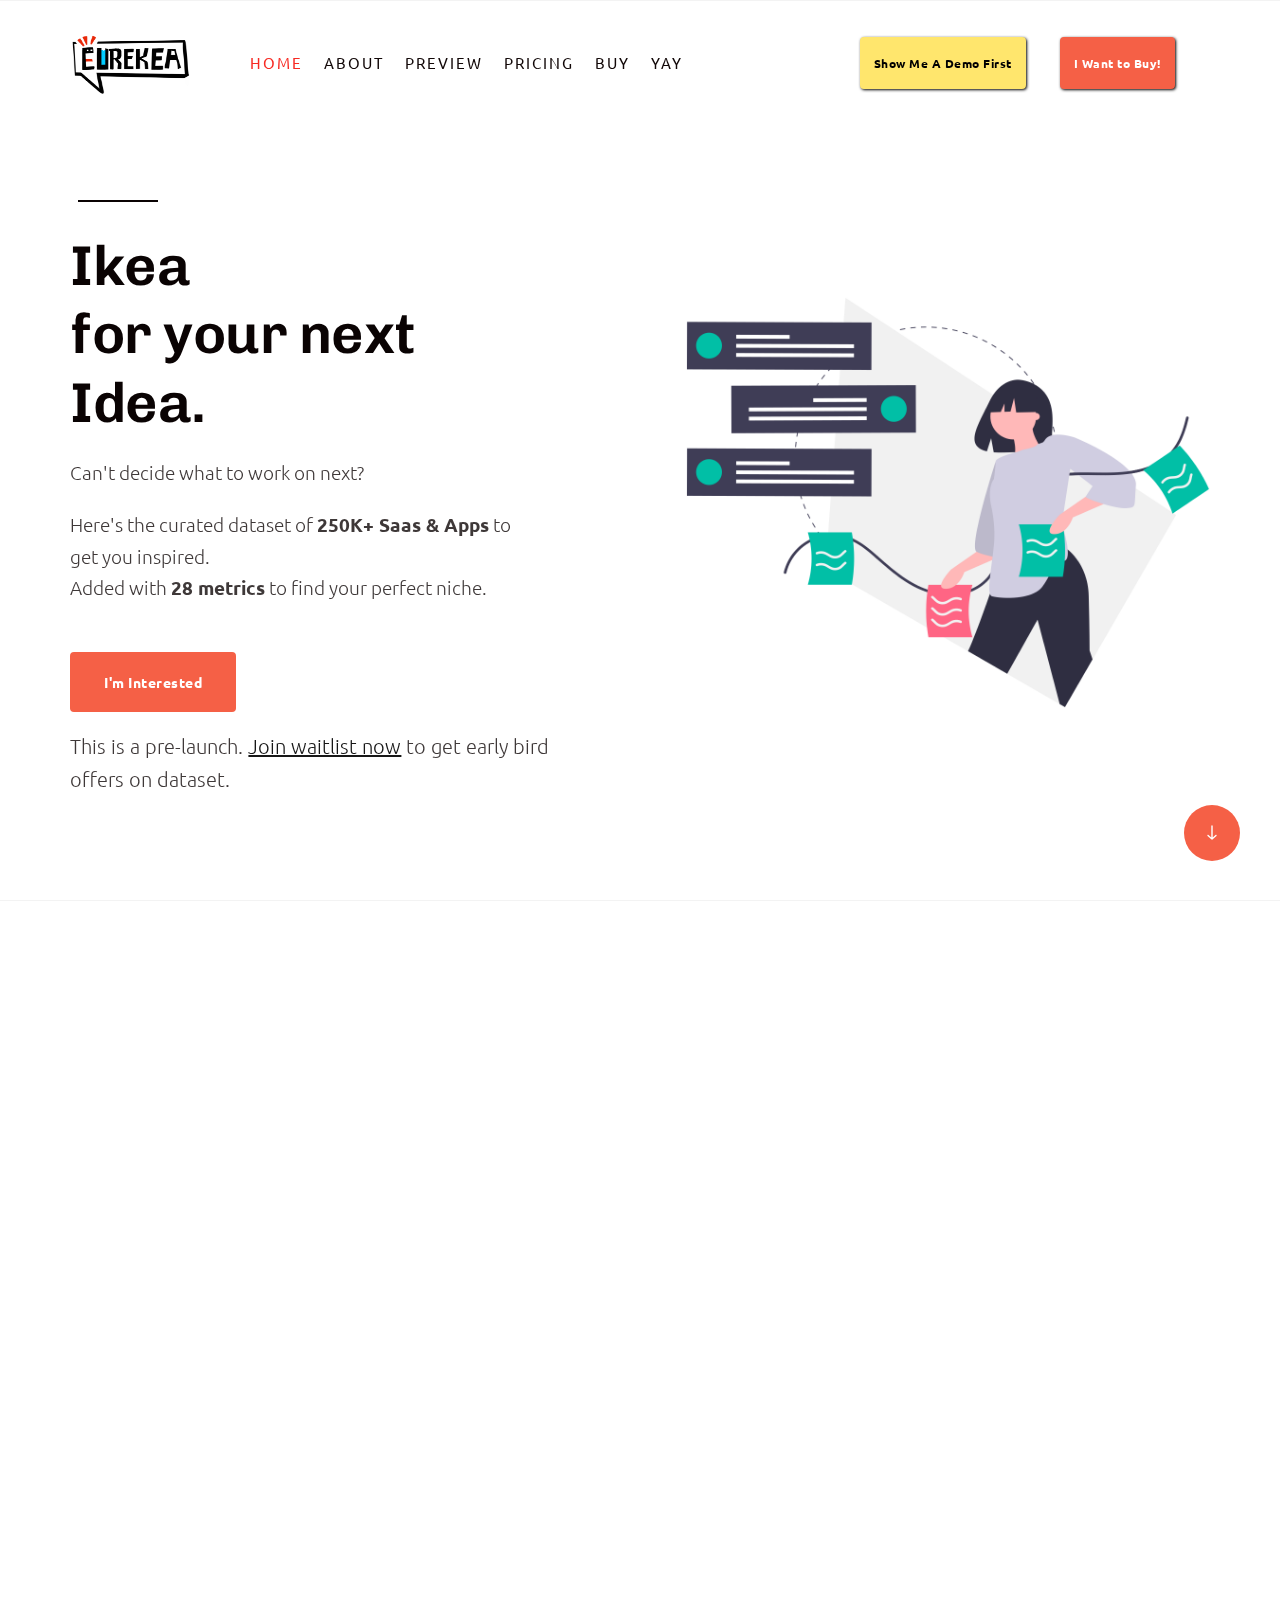
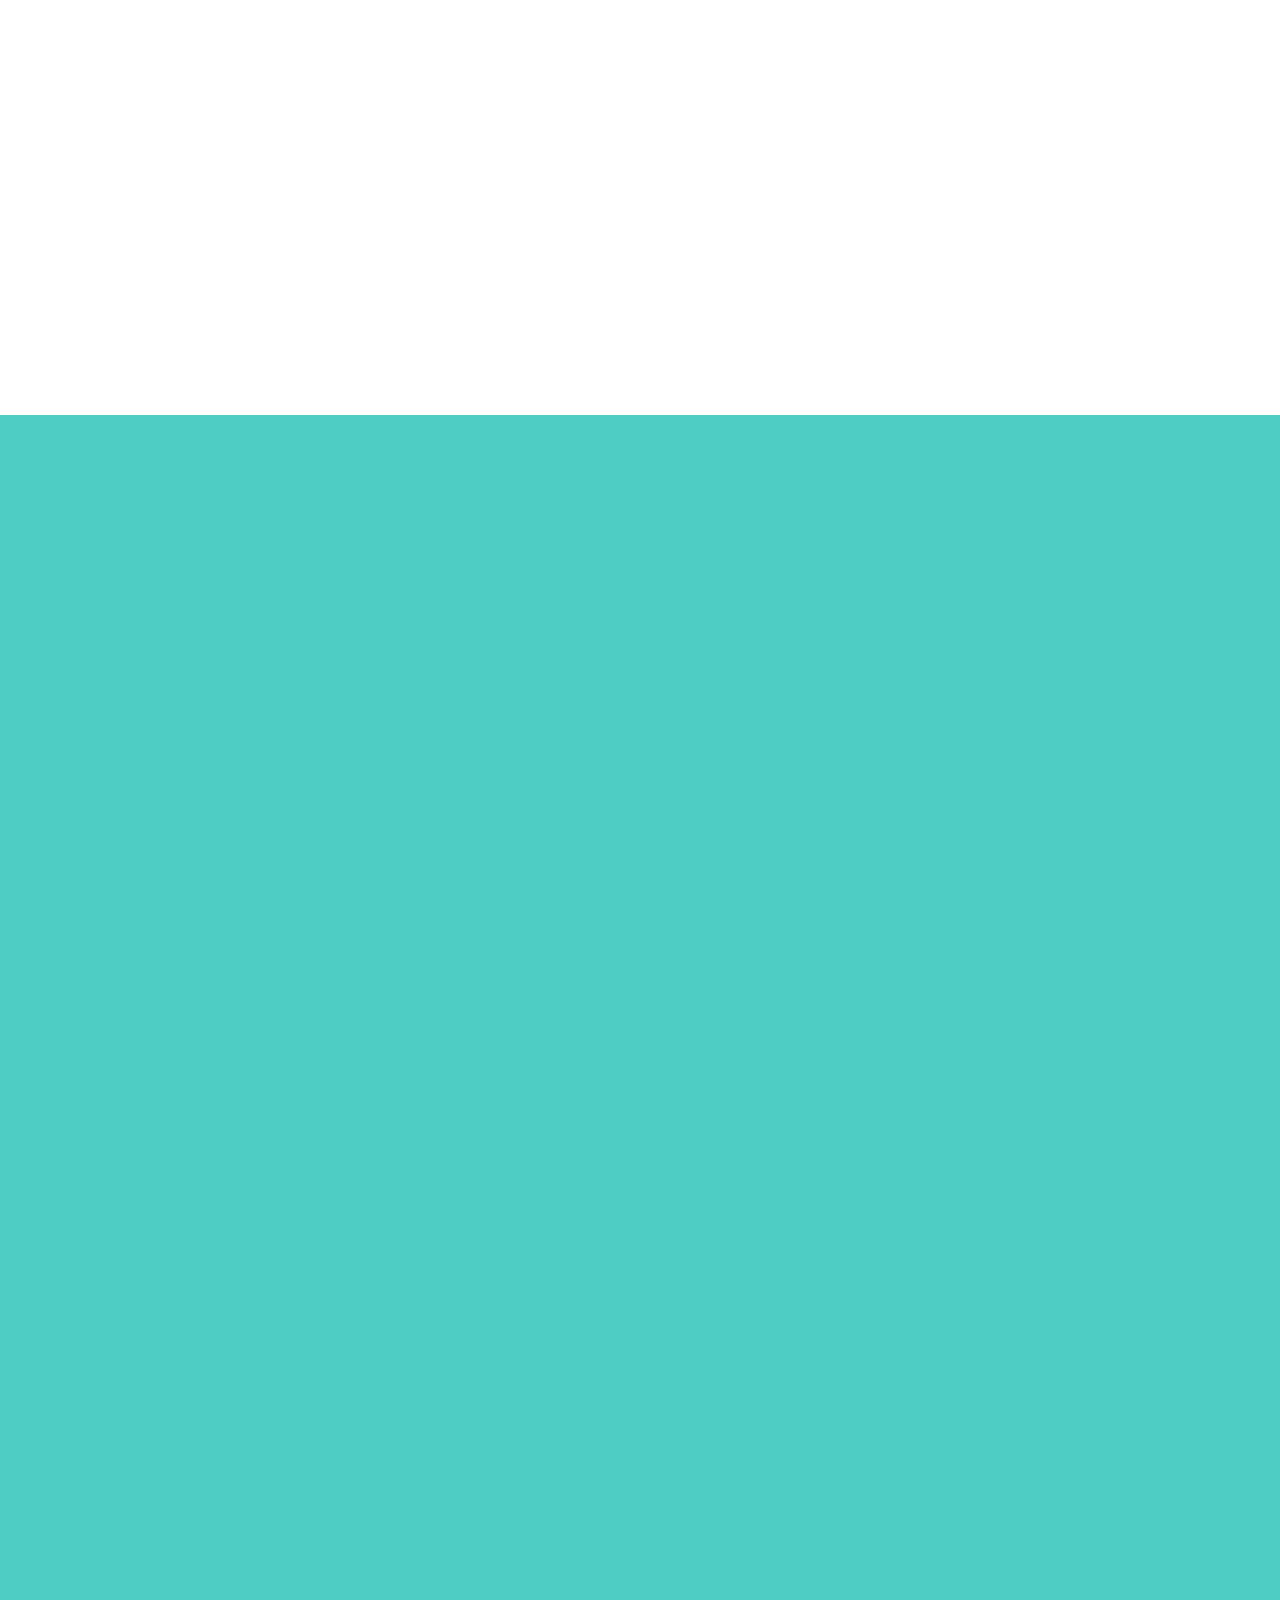
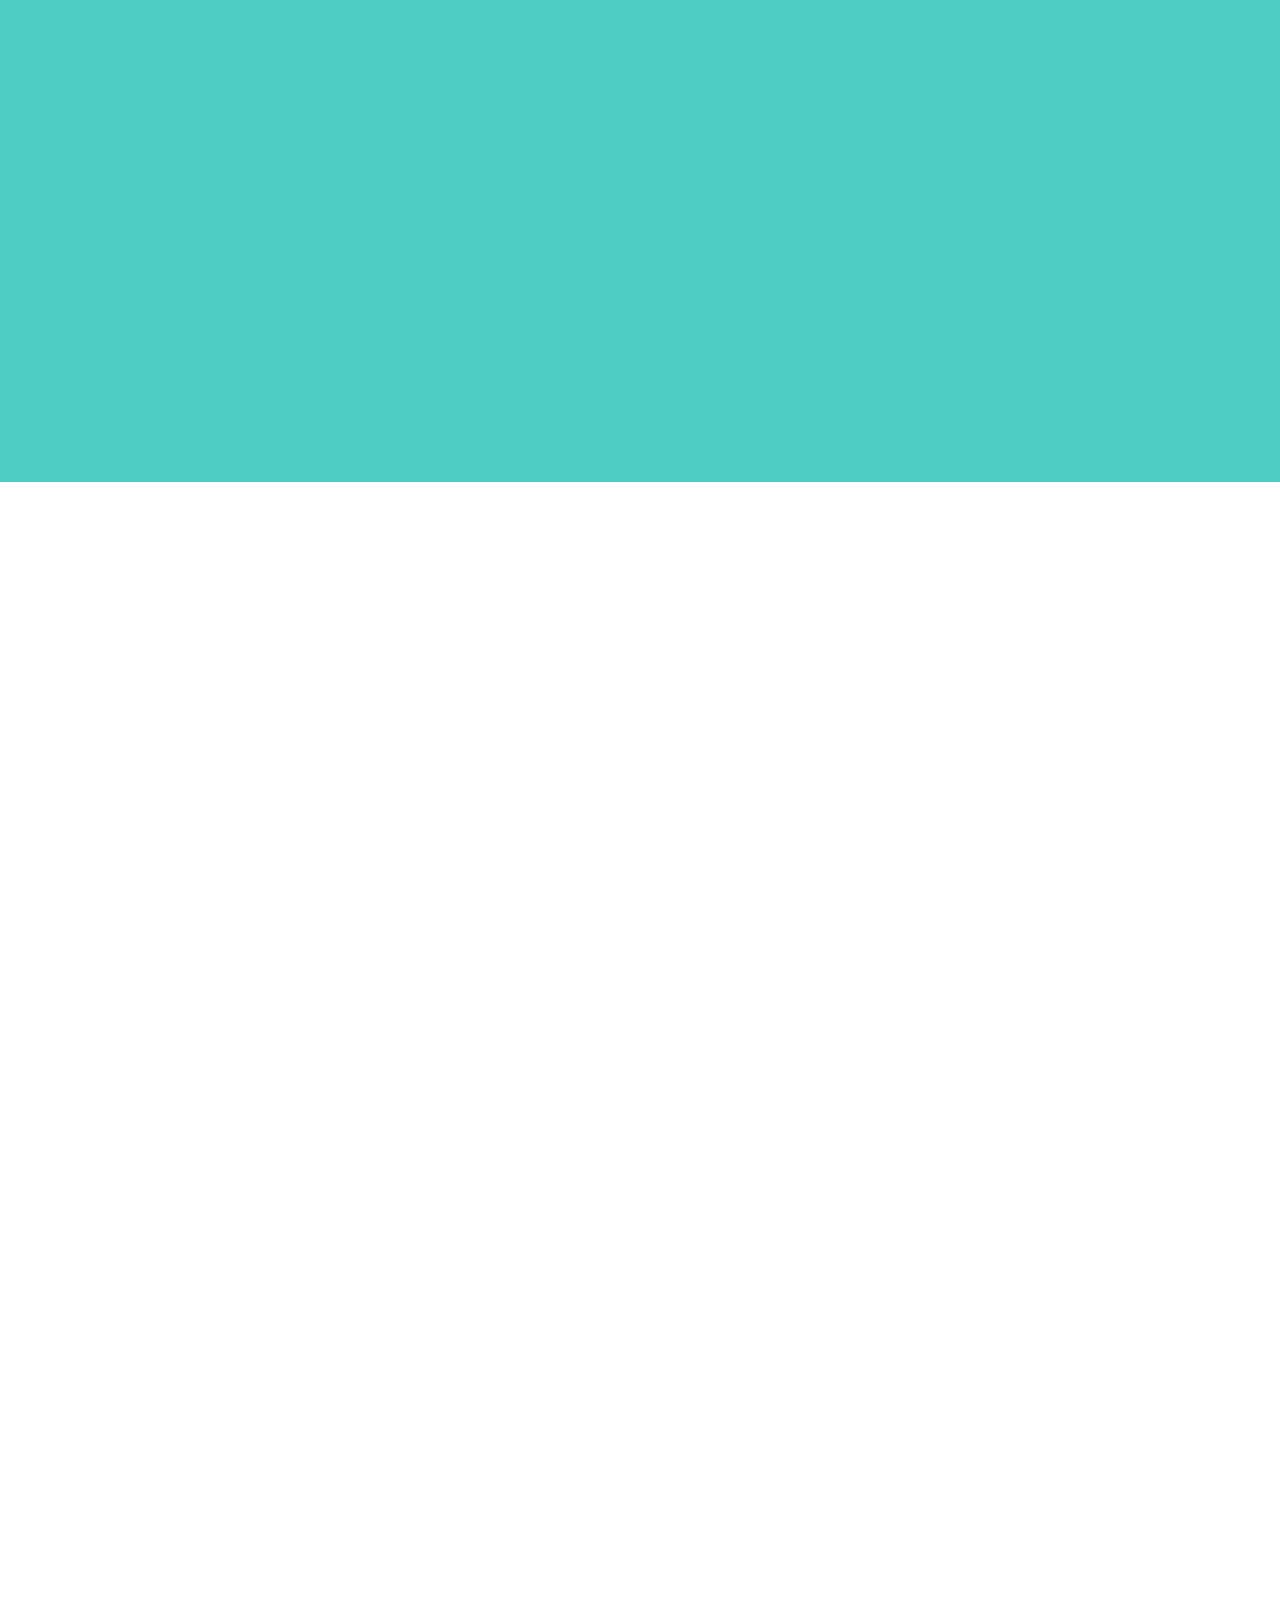
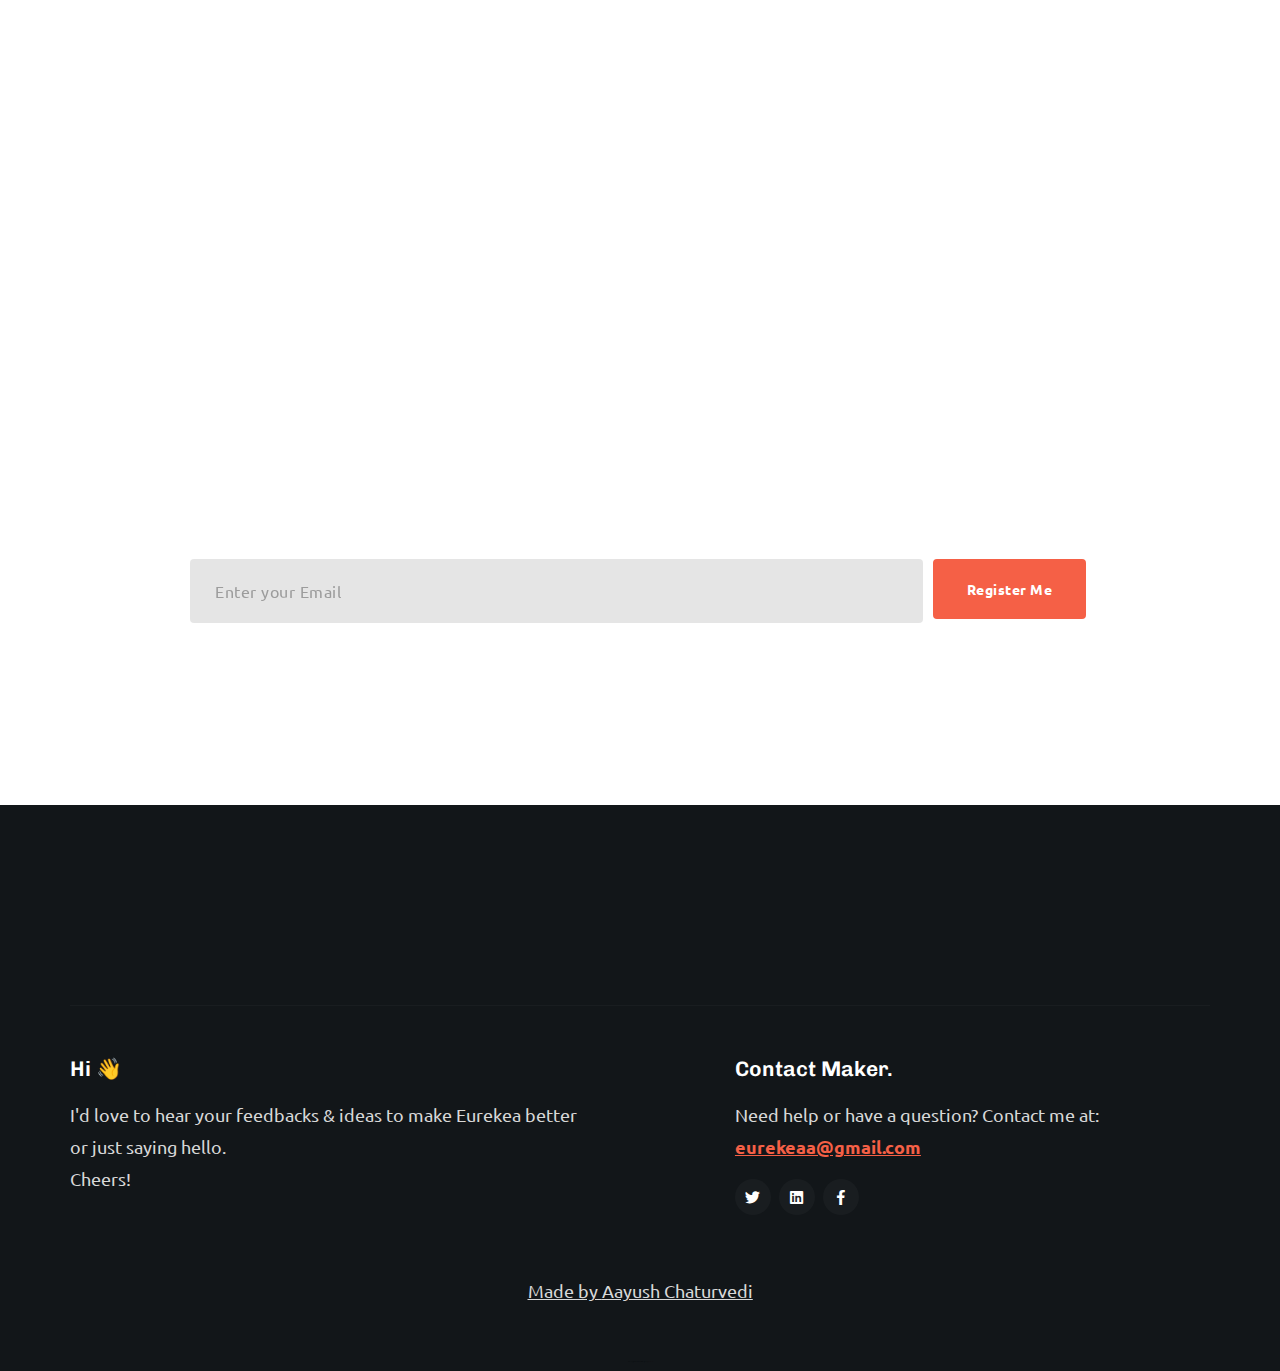
==== index.html @ bf6e64ad "Added testing yay&nay page" ====
<!DOCTYPE html>
<html class="no-js" lang="en">
<head>

    <meta charset="utf-8">
    <title>Eurekea!</title>
    <meta name="description" content="">
    <meta name="author" content="">

    <!-- favicon
    ================================================== -->
    <link rel="icon" type="image/png" href="favicon.png"/>
    <!-- mobile specific metas
    ================================================== -->
    <meta name="viewport" content="width=device-width, initial-scale=1">

    <!-- CSS
    ================================================== -->
    <link rel="stylesheet" href="css/base.css">
    <link rel="stylesheet" href="css/vendor.css">
    <link rel="stylesheet" href="css/main.css">
    
    <!-- script
    ================================================== -->
    <script src="js/modernizr.js"></script>
    <!-- Script to show progress bar on page load-->
    <script src="js/pace.min.js"></script>
    <!-- <script src="https://www.gstatic.com/firebasejs/8.2.1/firebase-app.js"></script> -->
    <script src="https://www.gstatic.com/firebasejs/8.2.1/firebase.js"></script>
    
    <script src="https://www.gstatic.com/firebasejs/8.2.1/firebase-analytics.js"></script>
    
    <script src="https://www.gstatic.com/firebasejs/8.2.1/firebase-app.js"></script>
    
    <script src="https://www.gstatic.com/firebasejs/8.2.1/firebase-database.js"></script>
    <script>
    const firebaseConfig = {
        apiKey: "AIzaSyAwzfvOuWqHCGmDaKIG6c9ae2rRvbTJbN4",
        authDomain: "eurekeamailer.firebaseapp.com",
        databaseURL: "https://eurekeamailer-default-rtdb.firebaseio.com",
        projectId: "eurekeamailer",
        storageBucket: "eurekeamailer.appspot.com",
        messagingSenderId: "1042129843437",
        appId: "1:1042129843437:web:5e8cec08f52bf9129f48e4",
        measurementId: "G-9KDC8FMEMK"
    };
    // Initialize Firebase
    firebase.initializeApp(firebaseConfig);
    // firebase.analytics();
    </script>
    <!-- google analytics
    ================================================== -->
    <!-- Global site tag (gtag.js) - Google Analytics -->
    <script async src="https://www.googletagmanager.com/gtag/js?id=G-C1BGCEH74P"></script>
    <script>
    window.dataLayer = window.dataLayer || [];
    function gtag(){dataLayer.push(arguments);}
    gtag('js', new Date());

    gtag('config', 'G-C1BGCEH74P');
    </script>

</head>

<body id="top">
    
    <!-- preloader
    ================================================== -->
    <div id="preloader">
        <div id="loader" class="dots-jump">
            <div></div>
            <div></div>
            <div></div>
        </div>
    </div>


    <!-- header 
    ================================================== -->
    <header class="s-header">

        <div class="row">
            <div class="header-logo">
                <a class="site-logo" href="index.html">
                    <img src="images/eurekea_logo.png" alt="Eurëkea!">
                </a>
            </div>
    
            <nav class="header-nav-wrap">
                <ul class="header-main-nav">
                    <li class="current"><a class="smoothscroll" href="#home" title="intro">Home</a></li>
                    <li><a class="smoothscroll" href="#about" title="about">About</a></li>
                    <li><a class="smoothscroll" href="#demo" title="features">Preview</a></li>
                    <li><a class="smoothscroll" href="#pricing" title="pricing">Pricing</a></li>
                    <li><a class="smoothscroll" href="#signup" title="pricing">Buy</a></li>
                    <li><a class="smoothscroll" href="yay.html" title="pricing">Yay</a></li>
                </ul>
    
                <div class="header-cta">
                    <a href="#demo" class="btn btn--secondary header-cta__btn smoothscroll">Show Me A Demo First</a>
                    <a href="#signup" class="btn btn--primary header-cta__btn smoothscroll">I Want to Buy!</a>
                </div>
            </nav> 
            <a class="header-menu-toggle" href="#"><span>Menu</span></a>
        </div>

    </header> 
    

    <!-- home
    ================================================== -->
    <section id="home" class="s-home target-section" data-parallax="scroll"  data-natural-width=3000 data-natural-height=2000 data-position-y=center>
        <div class="shadow-overlay"></div>
        <div class="home-content">
            <div class="row home-content__main">
                <div class="home-content__left">
                    <h1>
                        Ikea <br>for your next <br>Idea.
                    </h1>
                    <h3>
                        Can't decide what to work on next?<br>
                    </h3>
                    <h3>
                        Here's the curated dataset of <b>250K+ Saas & Apps</b> to get you inspired.
                        <br>Added with <b>28 metrics</b> to find your perfect niche.
                    </h3>
                        <br>
                    <a href="#signup" class="btn btn--primary home-content__btn smoothscroll">
                        I'm Interested
                    </a>
                    <h4>
                        This is a pre-launch. <a href="#signup"><u>Join waitlist now</u></a> to get early bird offers on dataset.
                    </h4> 
                </div> 
                <div class="home-content__right">
                    <img src="images/idea_undraw.png">
                </div> 

            </div>
        </div> 

        <a href="#about" class="home-scroll smoothscroll">
            <span class="home-scroll__text">Scroll</span>
            <span class="home-scroll__icon"></span>
        </a> 

    </section> 

    <!-- about
    ================================================== -->
    <section id="about" class="s-about target-section">

        <div class="row section-header align-center" data-aos="fade-up">
            <div class="col-full">
                <h1 class="display-1">
                    Eurekea! Eurekea! Eurekea!<br>
                    💡
                </h1>
                <p class="lead">
                    Dive into our data-tub and<br>Come out buoying with your Eureka Moment!
                    <!-- Get regulary updated data of over one million trending Saas, Apps & startups.
                    To get inspiration from & find your next hustle. -->
                </p>
            </div>
        </div> <!-- end section-header -->
        <!-- #TODO: write about sources, metrices & filtering feature here -->
        <!-- TODO: write about the output formats available -->
        <div class="row wide about-desc" data-aos="fade-up">

            <div class="col-full slick-slider about-desc__slider">

                <div class="about-desc__slide">
                    <h3 class="item-title">2,50,000+ Products.</h3>

                    Curated from multiple platforms
                    
                    <img src="images/PH/Pixels/product-hunt-logo-horizontal-orange.png" alt="ProductHunt" style="height:8rem;margin-left:-2rem;">
                    <img src="images/google-play.png" alt="Google Play Store" style="height:5rem;">
                    <p>
                    <!-- <ul>
                        <li>ProductHunt</li>
                        <li>Google Play Store</li> 
                        <li>App Store</li>
                    </ul> -->
                    </p>
                </div>   
                
                <div class="about-desc__slide">
                    <h3 class="item-title">It's A Match!</h3>
                    <p>
                        28 useful data points to filter products on your domain of interest. I've shown just 3 of them in <a href="#demo">demo</a>.
                        <b>Pick your data format.</b>CSV, XLSX, Json, XML - you name it. 
                    </p>
                </div>   
                <div class="about-desc__slide">
                    <h3 class="item-title">Updated Regularly.</h3>
                    <p>
                        <!-- If you choose to subscribe with Eurekea.
                        Else, you get one big chunk of the data for sure :) -->
                        <!-- Our scrapers are always running :) -->
                        Biweekly updates on dataset to give you all the trending & recently launched products out there.
                    </p>
                </div>   


                <div class="about-desc__slide">
                    <h3 class="item-title">AI Idea Generator</h3>

                    <p>
                        <div class="comingsoon-tag">Coming Soon..</div>
                    </p>
                </div>   

            </div> 
            
        </div> 

    </section>
    
    <!-- demo
    ================================================== -->
    <section id="demo" class="s-demo s-about target-section">

        <div class="row section-header has-bottom-sep" data-aos="fade-up">
            <div class="col-full">
                <h1 class="display-1">
                    Demo.
                </h1>
                <p class="lead">
                    Here are 3 of the 28 available filters.<br>
                    Go ahead, fetch your personalized insights from the sample dataset.
                </p>
            </div>
            <span><br>( Scroll-X & Scroll-Y to see all rows & columns )</b></span>
        </div> 


    </section> 

    <section id="about-how" class="s-about-how"> 
        <div class="row">
           <div class="col-full demo-table" data-aos="fade-up">
                <!-- NOTE: my table - START -->
                <div class="table-nav row align-center">
                    <div class="col-three align-center">
                        <p>Which platform did product launch?</p>
                        <div class="table-filter">
                            <select id="filter-platform" class="filter">
                                <option value="0">All Platforms</option>
                                <option value="PH">Product Hunt</option>
                                <option value="Google Play Store">Google Play Store</option>
                            </select> 
                        </div>
                    </div>
                    <div class="col-four">
                        <p>Which domain does it belong to?</p>
                        <div class="table-filter">
                            <select id="filter-domain" class="filter">
                                <option value="0">All Categories</option>
                                <option value="Productivity">Productivity</option>
                                <option value="Gaming">Gaming</option>
                                <option value="Business">Business</option>
                                <option value="Books">Books</option>
                                <option value="Entertainment">Entertainment</option>
                                <option value="Social">Social</option>
                                <option value="Education">Education</option>
                                <option value="HealthnSports">HealthnSports</option>
                            </select>  
                        </div>
                    </div>
                    <div class="col-three">
                        <p>What's its customer rating(1 to 5)?</p>
                        <div class="table-filter">
                            <select id="filter-rating" class="filter">
                                <option value="0" data-min="1" data-max="1" >All: [1 - 5]</option>
                                <option value="4 - 5" data-min="4" data-max="5" >[4 - 5]</option>
                                <option value="3 - 4" data-min="2" data-max="4" >[2 - 4]</option>
                                <option value="1 - 2" data-min="0" data-max="2" >[0 - 2]</option>
                            </select>
                        </div>
                    </div>
                    <div class="col-two">
                        <a class="btn btn--stroke" id="nav-reset-btn">Reset All</a>
                    </div>
                </div>
                <div class="table-wrapper table-striped table-responsive" id="demotable">
                    <table class="fixed-header-table">
                        <thead>
                          <tr>
                            <th>title</th>
                            <th>source_site</th>
                            <th>launch_date</th>
                            <th>url</th>
                            <th>domains</th>
                            <th>rating</th>
                            <th>number_of_upvotes</th>
                            <th>number_of_comments</th>
                            <th>reviews_count</th>
                            <th>positive_reviews_count</th>
                            <th>negative_reviews_count</th>
                            <th>neutral_reviews_count</th>
                            <th>customerbase</th>
                            <th>tagline</th>
                            <th>is_free</th>
                            <th>price</th>
                            <th>description</th>
                            <th>makers_comment</th>
                            <th>top_user_comments</th>
                            <th>tags</th>
                            <th>platform_url</th>
                            <th>current_state</th>
                            <th>last_update</th>
                            <th>top_similar_products</th>
                            <th>alternatives_count</th>
                            <th>makers_contact</th>
                            <th>makers_website</th>
                            <th>makers_twitter</th>
                          </tr>
                        </thead>
                        <tbody>
                        <tr>
                         <td>Save Email Template</td>
                         <td class='table_source_site' bhalue='PH'>Product Hunt</td>
                         <td>2020-03-12</td>
                         <td>chrome.google.com</td>
                         <td class='table_domains' bhalue='["BrowserExtn", "Business", "News", "DeveloperTools"]'>["BrowserExtn", "Business", "News", "DeveloperTools"]</td>
                         <td class='table_rating' bhalue='4.33'>4.33</td>
                         <td>304</td>
                         <td>18.0</td>
                         <td>7</td>
                         <td>7</td>
                         <td>0</td>
                         <td>0</td>
                         <td></td>
                         <td>Save emails as full-length screenshots or PDFs for free</td>
                         <td></td>
                         <td></td>
                         <td>Ever wanted to take a full-length screenshot of an email? Use free Chrome extension to take full-size screenshots of any Gmail email or save emails as PDFs or HTML files. Useful for marketers who want...</td>
                         <td>Ever wanted to take a full-length screenshot of an email? Saving an email theold fashioned way means not getting the whole email with one screenshot, ortaking multiple and combining them. This is time...</td>
                         <td>["Hey! This extension is super handy! I really was a...", "Those people who write articles with email templat...", "Like it. How about a zap/other way to auto sync th...", "Love this. Nice work, Ihor! Smart solution to a pe...", "It's very comfortable for letters without web vers..."]</td>
                         <td>["Chrome Extensions", "Email", "Email Newsletters", "Email Marketing", "Marketing"]</td>
                         <td>https://www.producthunt.com/posts/save-email-template</td>
                         <td>default</td>
                         <td>2020-03-12</td>
                         <td>["email-template-generator", "templates-for-gmail", "pistachio-email-templates", "gmail-email-templates-by-cloudhq", "dynamic-email-template"]</td>
                         <td>11</td>
                         <td>["https://www.producthunt.com/@igorua", "https://www.producthunt.com/@tetyana_aksenova"]</td>
                         <td>["https://sendpulse.com"]</td>
                         <td>["shevkoplias"]</td>
                        </tr>
                        <tr>
                         <td>AiScan: All QR Code, Scanner & Barcode Reader</td>
                         <td class='table_source_site' bhalue='Google Play Store'>Google Play Store</td>
                         <td>2020-02-18</td>
                         <td>https://play.google.com/store/apps/details?id=com.aiscan&hl=en&gl=us</td>
                         <td class='table_domains' bhalue='["Social"]'>["Social"]</td>
                         <td class='table_rating' bhalue='4.33'>4.33</td>
                         <td>1705</td>
                         <td>4451.0</td>
                         <td>13625</td>
                         <td>1705</td>
                         <td>739</td>
                         <td>11181</td>
                         <td>1,000,000+</td>
                         <td>The FASTEST & SAFEST QR Code & Barcodes Reader, (support all format). TRY IT NOW</td>
                         <td>1.0</td>
                         <td>0.0</td>
                         <td>🏆 AiScan is the extremely Fast and Safety QR Code & Barcodes Reader out there. It is the essential APP for every Android device. Social Contact ScannerLink your friends. You can easily generate the pe...</td>
                         <td></td>
                         <td>["This helps me a lot to find out about my KONA it s...", "It's a good app in the sense it is one of the few ...", "This was a huge scam want's, tries, and pretty muc...", "Since I did not try it out I can not say if it's g...", "I never subscribe for this app but then realised i..."]</td>
                         <td>Social</td>
                         <td>https://play.google.com/store/apps/details?id=com.aiscan&hl=en&gl=us</td>
                         <td>Live</td>
                         <td>09-12-20</td>
                         <td>["QR & Barcode Scanner", "QR Code Reader - QR Scanner and Barcode Scanner", "QR code reader & Barcode Scanner (QR Code Scanner)", "QR Code Scanner for Android - WeScan", "QR code scanner for android & Bar-Code,qr-barcode"]</td>
                         <td>50</td>
                         <td>allenbrown202409@gmail.com</td>
                         <td>http://allinai.global/app-ads.txt</td>
                         <td></td>
                        </tr>
                        <tr>
                         <td>English Somali Dictionary</td>
                         <td class='table_source_site' bhalue='Google Play Store'>Google Play Store</td>
                         <td>2014-03-17</td>
                         <td>https://play.google.com/store/apps/details?id=com.dictionary.so&hl=en&gl=us</td>
                         <td class='table_domains' bhalue='["Books"]'>["Books"]</td>
                         <td class='table_rating' bhalue='4.48'>4.48</td>
                         <td>390</td>
                         <td>1682.0</td>
                         <td>4071</td>
                         <td>390</td>
                         <td>190</td>
                         <td>3491</td>
                         <td>500,000+</td>
                         <td>Both English to Somali and Somali to English Offline Dictionary</td>
                         <td>1.0</td>
                         <td>0.0</td>
                         <td>Somali <> English Dictionary offline and free. You can search both English and Somali words. You can search words directly from "Internet Browser" or other Applications by using Sharing option. In the...</td>
                         <td></td>
                         <td>["Ma shaa Allah. This is dictionary is wonderful. I ...", "Because of this app help me very much and it's use...", "It serves me well, though interrupted by sudden Ad...", "It's an excellent dictionary. It helped me a lot t...", "Its good dictionary and helps me more about my Eng..."]</td>
                         <td>Books & Reference</td>
                         <td>https://play.google.com/store/apps/details?id=com.dictionary.so&hl=en&gl=us</td>
                         <td>Live</td>
                         <td>29-11-20</td>
                         <td>["English Somali Dictionary", "English Persian Dictionary", "Somali qaamuus", "English Persian Dictionary", "English Pashto Dictionary"]</td>
                         <td>40</td>
                         <td>innovativeapps02@gmail.com</td>
                         <td>http://innovative-apps.net</td>
                         <td></td>
                        </tr>
                        <tr>
                         <td>PokemonGo Map</td>
                         <td class='table_source_site' bhalue='PH'>Product Hunt</td>
                         <td>2016-08-04</td>
                         <td>github.com</td>
                         <td class='table_domains' bhalue='["WebApp", "Gaming"]'>["WebApp", "Gaming"]</td>
                         <td class='table_rating' bhalue='2.94'>2.94</td>
                         <td>41</td>
                         <td>7.0</td>
                         <td>0</td>
                         <td>0</td>
                         <td>0</td>
                         <td>0</td>
                         <td></td>
                         <td>A tool that quickly locates nearby Pokémon on a map</td>
                         <td></td>
                         <td></td>
                         <td>PokemonGo Map is a live map to quickly locate Pokemon.</td>
                         <td>Lots of Pokemon map services have had to shut down - just take a look at somerecently shut down #RIP I posted a desktop one the other day: Pokemon GO LiveMap A few are still working - including the ve...</td>
                         <td></td>
                         <td>["Web App", "Open Source", "Maps", "Pokemon", "Tech"]</td>
                         <td>https://www.producthunt.com/posts/pokemongo-map</td>
                         <td>no_longer_online</td>
                         <td>2016-08-04</td>
                         <td>["pokecrew", "poke-radar-3", "pokevision", "poke-find", "pokemon-go-live-map"]</td>
                         <td>10</td>
                         <td>["https://www.producthunt.com/", "https://www.producthunt.com/@waishda"]</td>
                         <td>["http://waish.io"]</td>
                         <td>["waishda"]</td>
                        </tr>
                        <tr>
                         <td>Whatch</td>
                         <td class='table_source_site' bhalue='PH'>Product Hunt</td>
                         <td>2020-12-16</td>
                         <td>whatch.website</td>
                         <td class='table_domains' bhalue='["App", "Entertainment"]'>["App", "Entertainment"]</td>
                         <td class='table_rating' bhalue='1.19'>1.19</td>
                         <td>22</td>
                         <td>1.0</td>
                         <td>0</td>
                         <td>0</td>
                         <td>0</td>
                         <td>0</td>
                         <td></td>
                         <td>What to watch - the TV and film social network</td>
                         <td></td>
                         <td></td>
                         <td>Whatch is a ‘What to Watch’ social media app for TV and Film recommendations. Build your Whatch list from things you and your friends like and recommend, rate and find out where and when to watch, as ...</td>
                         <td>I made the first version of this application a few years back. I was sick ofthe common scenario of having some time to watch something on telly andgetting sucked into a wormhole of endless scrolling t...</td>
                         <td></td>
                         <td>["Android", "iPhone", "Movies", "TV"]</td>
                         <td>https://www.producthunt.com/posts/whatch</td>
                         <td>default</td>
                         <td>2020-12-16</td>
                         <td>["tvshow-time", "60hz-4-0", "affimity", "geobird-for-tv-shows-movies", "movue"]</td>
                         <td>5</td>
                         <td>["https://www.producthunt.com/@alex_borton"]</td>
                         <td>[]</td>
                         <td>[]</td>
                        </tr>
                        <tr>
                         <td>Jovian</td>
                         <td class='table_source_site' bhalue='PH'>Product Hunt</td>
                         <td>2020-11-27</td>
                         <td>www.jovian.ai</td>
                         <td class='table_domains' bhalue='["Productivity", "Education", "AInDS"]'>["Productivity", "Education", "AInDS"]</td>
                         <td class='table_rating' bhalue='5.0'>5.0</td>
                         <td>939</td>
                         <td>83.0</td>
                         <td>57</td>
                         <td>57</td>
                         <td>0</td>
                         <td>0</td>
                         <td></td>
                         <td>Learn Data Science and ML with free hands-on online courses</td>
                         <td></td>
                         <td></td>
                         <td>Jovian offers free beginner-friendly practical courses on data science and machine learning. You can watch hands-on video tutorials, build real-world projects, and learn together with a worldwide comm...</td>
                         <td>Thanks for hunting us @kevin! Hi Hunters, Jovian is the platform@siddhantujjain and I wished we had access to when we started learning datascience & ML. After building in beta for almost two years, we...</td>
                         <td>["In short, I love this platform. This platform has ...", "In Jovian I really find the best platform for star...", "Jovian platform is so good that when I first check...", "I've been following Jovian for some months now. I'...", "The best part of the Jovian platform was that it h..."]</td>
                         <td>["Education", "Developer Tools", "Artificial Intelligence"]</td>
                         <td>https://www.producthunt.com/posts/jovian</td>
                         <td>default</td>
                         <td>2020-11-27</td>
                         <td>["amazon-machine-learning", "machine-learning-2", "apple-machine-learning-journal", "ml-dictionary-2"]</td>
                         <td>4</td>
                         <td>["https://www.producthunt.com/@kevin", "https://www.producthunt.com/@aakash_n_s", "https://www.producthunt.com/@siddhantujjain"]</td>
                         <td>["http://kevinwilliamdavid.com/", "https://www.jovian.ai", "https://www.jovian.ai"]</td>
                         <td>["kevinwdavid", "aakashns", "siddhantujjain"]</td>
                        </tr>
                        <tr>
                         <td>Chirix</td>
                         <td class='table_source_site' bhalue='Google Play Store'>Google Play Store</td>
                         <td>2017-01-20</td>
                         <td>https://play.google.com/store/apps/details?id=com.chirixsolutions.chirix&hl=en&gl=us</td>
                         <td class='table_domains' bhalue='["Business"]'>["Business"]</td>
                         <td class='table_rating' bhalue='4.93'>4.93</td>
                         <td>0</td>
                         <td>8.0</td>
                         <td>15</td>
                         <td>0</td>
                         <td>0</td>
                         <td>15</td>
                         <td>100+</td>
                         <td>Business Solutions</td>
                         <td>1.0</td>
                         <td>0.0</td>
                         <td>Chirix One application for all business processes.Connect to and access the full functionality of Chirix from anywhere, on any device, using the Chirix client mobile app.• Manage your business on the ...</td>
                         <td></td>
                         <td>["Very useful app for the chirix suite customers. Fa...", "End to End business application", "Your business app on your hand", "Your business in finger tip", "Advanced software"]</td>
                         <td>Business</td>
                         <td>https://play.google.com/store/apps/details?id=com.chirixsolutions.chirix&hl=en&gl=us</td>
                         <td>Live</td>
                         <td>21-11-20</td>
                         <td>["Everest Hardware", "Mobile4ERP", "Retail Training", "IncoPOS - Point of Sale", "Nintex Mobile"]</td>
                         <td>15</td>
                         <td>info@jm-origin.com</td>
                         <td>http://www.jm-origin.com</td>
                         <td></td>
                        </tr>
                        <tr>
                         <td>Zero Percent</td>
                         <td class='table_source_site' bhalue='PH'>Product Hunt</td>
                         <td>2019-09-20</td>
                         <td>zeropercent.club</td>
                         <td class='table_domains' bhalue='["Social", "HealthnSports"]'>["Social", "HealthnSports"]</td>
                         <td class='table_rating' bhalue='4.48'>4.48</td>
                         <td>269</td>
                         <td>47.0</td>
                         <td>4</td>
                         <td>4</td>
                         <td>0</td>
                         <td>0</td>
                         <td></td>
                         <td>Alcohol tracking chatbot & 100 day no drinking challenge 🏆</td>
                         <td></td>
                         <td></td>
                         <td>Join a community of people cutting back on alcohol – track your zero alcohol streak and stay motivated against peer pressure. If you're feeling bold, take the challenge and put down $100 to go 100 day...</td>
                         <td>What's up ProductHunt! I finally managed to release the first version of myno-drinking community app, Zero Percent. Inspired by @justinkan's No DrinksTelegram group and the growing trend of non-drinki...</td>
                         <td>["Really interesting. A moderate drinker myself, I d...", "Class product @johnny_makes ! Love the fact that i...", "Love this @johnny_makes! I've been trying to Make ...", "awesoooome congrats, love the app! was an honour t...", "Awesome way to keep track of your daily alcohol us..."]</td>
                         <td>["Health and Fitness", "Messaging", "Bots", "Quantified Self"]</td>
                         <td>https://www.producthunt.com/posts/zero-percent</td>
                         <td>default</td>
                         <td>2019-09-20</td>
                         <td>["calories-in-alcohol", "cutback-coach"]</td>
                         <td>2</td>
                         <td>["https://www.producthunt.com/@johnny_makes"]</td>
                         <td>["http://jonathanbree.com"]</td>
                         <td>["johnny_makes"]</td>
                        </tr>
                        <tr>
                         <td>MoonRun</td>
                         <td class='table_source_site' bhalue='PH'>Product Hunt</td>
                         <td>2020-05-09</td>
                         <td>moonrun.com</td>
                         <td class='table_domains' bhalue='["HealthnSports"]'>["HealthnSports"]</td>
                         <td class='table_rating' bhalue='1.19'>1.19</td>
                         <td>1000</td>
                         <td>7.0</td>
                         <td>48</td>
                         <td>39</td>
                         <td>9</td>
                         <td>0</td>
                         <td></td>
                         <td>Portable cardio trainer for home workout with running apps</td>
                         <td></td>
                         <td></td>
                         <td>MoonRun is a highly technological, portable, aerobic trainer that brings you the most immersive total body workout you can get at home.</td>
                         <td></td>
                         <td>["Our treadmill has become our main clothes drying r...", "Looks amazing, I ordered the device for my wife", "So its a TRX plus plus !! Looks really cool", "Good to see workout products at this time", "Can it replace the TRX?"]</td>
                         <td>["Health and Fitness"]</td>
                         <td>https://www.producthunt.com/posts/moonrun-dfc6b306-e044-4ee7-931e-6bef61ee9cba</td>
                         <td>default</td>
                         <td>2020-05-09</td>
                         <td>["aaptiv-2", "treaddesk", "peloton-cycle", "classpass-live", "mirror-5"]</td>
                         <td>10</td>
                         <td>["https://www.producthunt.com/@kevin", "https://www.producthunt.com/@shellegd", "https://www.producthunt.com/@michael_vishnevetsky"]</td>
                         <td>["http://kevinwilliamdavid.com/"]</td>
                         <td>["kevinwdavid"]</td>
                        </tr>
                        <tr>
                         <td>Multi Stopwatch & Timer  free</td>
                         <td class='table_source_site' bhalue='Google Play Store'>Google Play Store</td>
                         <td>2013-12-27</td>
                         <td>https://play.google.com/store/apps/details?id=com.ldroid.multistopwatchandtimer&hl=en&gl=us</td>
                         <td class='table_domains' bhalue='["Productivity"]'>["Productivity"]</td>
                         <td class='table_rating' bhalue='4.53'>4.53</td>
                         <td>268</td>
                         <td>1591.0</td>
                         <td>3893</td>
                         <td>268</td>
                         <td>169</td>
                         <td>3456</td>
                         <td>100,000+</td>
                         <td>Allows you to launch multiple stopwatches and timers at the same time !</td>
                         <td>1.0</td>
                         <td>0.0</td>
                         <td>"Multi Stopwatch and Timer" is  multi functional stopwatch & timer application which allows you to launch multiple stopwatches and timers at the same time.Characteristic●Easy to use.●User friendly and...</td>
                         <td></td>
                         <td>["I LOVE this app! The customization features - diff...", "This is a great  timer. Not only did it perform fu...", "Couldn't even open the actual App itself because a...", "Just like I wanted We can set up multiple stopwatc...", "Yes this is the best multi timer I've come across ..."]</td>
                         <td>Productivity</td>
                         <td>https://play.google.com/store/apps/details?id=com.ldroid.multistopwatchandtimer&hl=en&gl=us</td>
                         <td>Live</td>
                         <td>22-09-19</td>
                         <td>["multi-stopwatch", "Multi Timer Free", "Multi Stopwatch and Timer Pro", "Talk! Stopwatch & Timer for Free", "Multi Timer and Stopwatch Free"]</td>
                         <td>50</td>
                         <td>l.droid.110107@gmail.com</td>
                         <td>http://app-web.main.jp</td>
                         <td></td>
                        </tr>
                        <tr>
                         <td>Amorette - Free Romance Books</td>
                         <td class='table_source_site' bhalue='Google Play Store'>Google Play Store</td>
                         <td>2020-05-18</td>
                         <td>https://play.google.com/store/apps/details?id=com.duckrockets.mysecretstory&hl=en&gl=us</td>
                         <td class='table_domains' bhalue='["Books"]'>["Books"]</td>
                         <td class='table_rating' bhalue='3.76'>3.76</td>
                         <td>43</td>
                         <td>96.0</td>
                         <td>173</td>
                         <td>43</td>
                         <td>19</td>
                         <td>111</td>
                         <td>10,000+</td>
                         <td>Free romance books in English, romance novels with free chapters every day</td>
                         <td>1.0</td>
                         <td>0.0</td>
                         <td>Be careful, you're at risk of being hooked by the immersive book reading experience!Please welcome Amorette! Amazing free stories about attractive bad boys, charming billionaires, beautiful heroines, ...</td>
                         <td></td>
                         <td>["They are truly great books. When you get to read t...", "If there where freedom Writers to give more story ...", "Irritated, having a waiting period between chapter...", "Its a pretty good app it has the music and sound e...", "Way to hard to get points without irl money. Takes..."]</td>
                         <td>Books & Reference</td>
                         <td>https://play.google.com/store/apps/details?id=com.duckrockets.mysecretstory&hl=en&gl=us</td>
                         <td>Live</td>
                         <td>17-08-20</td>
                         <td>["Wonovel-Read Romantic Fictions", "Famous Love & Romance Novels", "AnyStories -Just One More Chapter", "Love Novel - FREE Novels and Fiction Stories", "NovelBee"]</td>
                         <td>38</td>
                         <td>support@duckrockets.com</td>
                         <td>https://duckrockets.com</td>
                         <td></td>
                        </tr>
                        <tr>
                         <td>Growrilla</td>
                         <td class='table_source_site' bhalue='PH'>Product Hunt</td>
                         <td>2020-12-16</td>
                         <td>growrilla.app</td>
                         <td class='table_domains' bhalue='["App", "Productivity", "Business", "AInDS"]'>["App", "Productivity", "Business", "AInDS"]</td>
                         <td class='table_rating' bhalue='2.4'>2.4</td>
                         <td>19</td>
                         <td>2.0</td>
                         <td>1</td>
                         <td>1</td>
                         <td>0</td>
                         <td>0</td>
                         <td></td>
                         <td>Count anything and everything</td>
                         <td></td>
                         <td></td>
                         <td>Growrilla lets you count anything and everything. Going to the gym between two and four times each week? With Growrilla, you will know how many times you’ve gone in the past weeks, months, and even ye...</td>
                         <td>Growrilla lets you count anything and everything. Most people do not track howmany times theyve done something. Even then, they use notes or other mobileapps that are not built for it. Growrilla solve...</td>
                         <td>["Let's grow with Growrilla! I was using Habitify be..."]</td>
                         <td>["iPhone", "iPad", "Productivity", "Analytics"]</td>
                         <td>https://www.producthunt.com/posts/growrilla</td>
                         <td>default</td>
                         <td>2020-12-16</td>
                         <td>["habit-list", "miles", "habit-3", "habbit-2"]</td>
                         <td>4</td>
                         <td>["https://www.producthunt.com/@hoyelam"]</td>
                         <td>["https://www.hoyelam.com"]</td>
                         <td>["hoyelam"]</td>
                        </tr>
                        <tr>
                         <td>Lok - Secure and Uncensored</td>
                         <td class='table_source_site' bhalue='Google Play Store'>Google Play Store</td>
                         <td>2019-12-26</td>
                         <td>https://play.google.com/store/apps/details?id=com.k8sllc.securehome&hl=en&gl=us</td>
                         <td class='table_domains' bhalue='["Social"]'>["Social"]</td>
                         <td class='table_rating' bhalue='5.0'>5.0</td>
                         <td>0</td>
                         <td>5.0</td>
                         <td>8</td>
                         <td>0</td>
                         <td>0</td>
                         <td>8</td>
                         <td>100+</td>
                         <td>The cleanest social network.</td>
                         <td>1.0</td>
                         <td>0.0</td>
                         <td>Lok empowers you to communicate in a secure, uncensored, and productive way with your most important contacts. Our vision is to address communication needs in the 21st century. Say goodbye to wasting ...</td>
                         <td></td>
                         <td>["Great easy chatting interface with features to cre...", "I am using this app for tracking to-dos among fami...", "It is a shame that tech Giants and peeking into ou...", "It's amazing secure and social app", "GREAT APP"]</td>
                         <td>Social</td>
                         <td>https://play.google.com/store/apps/details?id=com.k8sllc.securehome&hl=en&gl=us</td>
                         <td>Live</td>
                         <td>21-12-20</td>
                         <td>["Viome", "I2P - Donate edition", "DatChat Messenger", "Freedom Lake", "Uncrate"]</td>
                         <td>17</td>
                         <td>support@k8sllc.com</td>
                         <td>https://www.k8sllc.com</td>
                         <td></td>
                        </tr>
                        <tr>
                         <td>Melody Engineer</td>
                         <td class='table_source_site' bhalue='Google Play Store'>Google Play Store</td>
                         <td>2015-09-27</td>
                         <td>https://play.google.com/store/apps/details?id=com.gyokovsolutions.melodyengineer&hl=en&gl=us</td>
                         <td class='table_domains' bhalue='["Entertainment"]'>["Entertainment"]</td>
                         <td class='table_rating' bhalue='4.79'>4.79</td>
                         <td>0</td>
                         <td>9.0</td>
                         <td>14</td>
                         <td>0</td>
                         <td>0</td>
                         <td>14</td>
                         <td>100+</td>
                         <td>Melody Engineer is a melody auto-composition app. It helps composing melodies.</td>
                         <td>0.0</td>
                         <td>4.49</td>
                         <td>Melody Engineer is a melody auto-composition app. It helps composing melodies and accompanying harmony. No matter if you are a professional musician or just music enthusiast it will help you think out...</td>
                         <td></td>
                         <td>["If you could please add an undo function. Spent 25...", "It's a cool little app is actually one of the firs...", "This app is great for coming up with little tunes....", "if articulations (dead notes, palm mutes, bends et..."]</td>
                         <td>Music & Audio</td>
                         <td>https://play.google.com/store/apps/details?id=com.gyokovsolutions.melodyengineer&hl=en&gl=us</td>
                         <td>Live</td>
                         <td>07-12-20</td>
                         <td>["Song Engineer", "Hooktheory I", "Songtive: Compose on Walk", "Wotja Lite: Generative Music", "Chordbot"]</td>
                         <td>50</td>
                         <td>info@gyokovsolutions.com</td>
                         <td>http://www.gyokovsolutions.com</td>
                         <td></td>
                        </tr>
                        <tr>
                         <td>Remote Tools 2.0</td>
                         <td class='table_source_site' bhalue='PH'>Product Hunt</td>
                         <td>2019-07-10</td>
                         <td>remote.tools</td>
                         <td class='table_domains' bhalue='["Business"]'>["Business"]</td>
                         <td class='table_rating' bhalue='4.41'>4.41</td>
                         <td>586</td>
                         <td>30.0</td>
                         <td>13</td>
                         <td>13</td>
                         <td>0</td>
                         <td>0</td>
                         <td></td>
                         <td>Discover remote-first products. Learn from remote companies.</td>
                         <td></td>
                         <td></td>
                         <td>Remote Tools features top remote-first tech products. You can connect with remote work evangelists, product makers & fellow remote workers. You can also explore the tool stack (Collections) used by su...</td>
                         <td>Hey everyone Firstly, thanks @chrismessina for hunting us! We were humbled bythe response we got for remote.tools in October, 2018 and took it upon us tobuild a more powerful and nifty platform! Remot...</td>
                         <td>["This looks like the best platform currently availa...", "It's so great this see this platform live. I like ...", "Hey there - thanks for putting together this resou...", "This is great! We're ~900+ now distributed at InVi...", "Looks great! Will be submitting Taskade 2.0, as a ..."]</td>
                         <td>["Marketing", "Tech"]</td>
                         <td>https://www.producthunt.com/posts/remote-tools-2-0</td>
                         <td>default</td>
                         <td>2019-07-10</td>
                         <td>["startup-stash", "marketing-stack", "research-stash", "pretty-awesome-lists", "the-hustle-box"]</td>
                         <td>26</td>
                         <td>["https://www.producthunt.com/@chrismessina", "https://www.producthunt.com/@hrishikesh1990", "https://www.producthunt.com/@karthik_sridharan", "https://www.producthunt.com/@suvansh_bansal"]</td>
                         <td>["https://superpeer.com/chrismessina", "https://hrishike.sh"]</td>
                         <td>["chrismessina", "hrishiptweets", "KarthikS2206", "suvansh_rt"]</td>
                        </tr>
                        <tr>
                         <td>The Launch Checklist</td>
                         <td class='table_source_site' bhalue='PH'>Product Hunt</td>
                         <td>2020-11-25</td>
                         <td>thelaunchchecklist.com</td>
                         <td class='table_domains' bhalue='["Productivity", "Business"]'>["Productivity", "Business"]</td>
                         <td class='table_rating' bhalue='4.33'>4.33</td>
                         <td>654</td>
                         <td>68.0</td>
                         <td>8</td>
                         <td>7</td>
                         <td>1</td>
                         <td>0</td>
                         <td></td>
                         <td>Launch like a pro on Product Hunt with 80+ tips (Unofficial)</td>
                         <td></td>
                         <td></td>
                         <td>Launching on Product Hunt is a chaotic & tedious experience. 😴 That's why I spend 140 hours to curate 80+ practical tips from expert entrepreneurs and 30+ valuable tools to structure your launch strat...</td>
                         <td>Hey hunters, I'm Jim, a founder with design & code skills who loves launchingproducts here. The backstory behind this product is... Every time I launch onProduct Hunt, I follow specific steps to make ...</td>
                         <td>["Even if this were all out there for free, it would...", "All the best for your launch Jim. Coming to the pr...", "@draptis this is another sixer man. I appreciate a...", "Hey Jim! Congrats on the launch. I like the icon o...", "Awesome product, loving it so far when preparing o..."]</td>
                         <td>["Productivity", "Marketing", "Product Hunt"]</td>
                         <td>https://www.producthunt.com/posts/the-launch-checklist</td>
                         <td>default</td>
                         <td>2020-11-25</td>
                         <td>["product-hunt-handbook", "the-ultimate-product-hunt-launch-checklist", "product-launch-strategies", "product-launch-planner", "relatively-no-frills-ph-launch-checklist"]</td>
                         <td>6</td>
                         <td>["https://www.producthunt.com/@draptis"]</td>
                         <td>["https://www.raptis.wtf"]</td>
                         <td>["d__raptis"]</td>
                        </tr>
                        <tr>
                         <td>Open Beauty Facts - Scan cosmetics, get informed</td>
                         <td class='table_source_site' bhalue='Google Play Store'>Google Play Store</td>
                         <td>2016-06-05</td>
                         <td>https://play.google.com/store/apps/details?id=org.openbeautyfacts.scanner&hl=en&gl=us</td>
                         <td class='table_domains' bhalue='["HealthnSports"]'>["HealthnSports"]</td>
                         <td class='table_rating' bhalue='3.07'>3.07</td>
                         <td>34</td>
                         <td>42.0</td>
                         <td>72</td>
                         <td>34</td>
                         <td>3</td>
                         <td>35</td>
                         <td>10,000+</td>
                         <td>Let's collect information on cosmetic products from all over the world !</td>
                         <td>1.0</td>
                         <td>0.0</td>
                         <td>Open Beauty Facts is a cosmetic products database made by everyone, for everyone.You can use it to make better cosmetic choices, and as it is open data, anyone can re-use it for any purpose.Open Beaut...</td>
                         <td></td>
                         <td>["Doesn't work. Database is almost nonexistent and w...", "We need people who actively add data where it is m...", "very poor app with almost empty data base most of ...", "Probably cool if would ever stop loading and open...."]</td>
                         <td>Health & Fitness</td>
                         <td>https://play.google.com/store/apps/details?id=org.openbeautyfacts.scanner&hl=en&gl=us</td>
                         <td>Live</td>
                         <td>07-04-18</td>
                         <td>["My Food Allergies Scanner", "Food additives", "CosmEthics: Guide to cosmetics", "Open Food Facts - Scan food. Get the Nutriscore", "Scan Eat - Scanner alimentaire pour mieux manger"]</td>
                         <td>22</td>
                         <td>contact@openbeautyfacts.org</td>
                         <td>https://world.openbeautyfacts.org</td>
                         <td></td>
                        </tr>
                        <tr>
                         <td>Colorus - Color by Number Coloring Pages</td>
                         <td class='table_source_site' bhalue='Google Play Store'>Google Play Store</td>
                         <td>2018-06-20</td>
                         <td>https://play.google.com/store/apps/details?id=com.playcus.free.colorus.recolor.coloring.color.pixel.number.book.game&hl=en&gl=us</td>
                         <td class='table_domains' bhalue='["Entertainment"]'>["Entertainment"]</td>
                         <td class='table_rating' bhalue='4.26'>4.26</td>
                         <td>24</td>
                         <td>66.0</td>
                         <td>165</td>
                         <td>24</td>
                         <td>8</td>
                         <td>133</td>
                         <td>10,000+</td>
                         <td>Color by number with the best pixel puzzle game</td>
                         <td>1.0</td>
                         <td>0.0</td>
                         <td>Colorus  is the most popular coloring game among kids and adult!If you like painting and coloring, Colorus is the best app for you!Try this amazing pixel art game for FREE!Many interesting pixel pages...</td>
                         <td></td>
                         <td>["not that good. liked the nice, calming music. but ...", "would be a great app if only for a few things it s...", "Would love to give more but when it has a spot 2 w...", "The only thing missing in this app is the number 2...", "it is the best game I love if because it calms me ..."]</td>
                         <td>Entertainment</td>
                         <td>https://play.google.com/store/apps/details?id=com.playcus.free.colorus.recolor.coloring.color.pixel.number.book.game&hl=en&gl=us</td>
                         <td>Live</td>
                         <td>19-01-19</td>
                         <td>["PixelDot - Color by Number Pixel Art", "Pixel Coloring Pages", "Cross Stitch Coloring Mandala", "Color Surreal Mandala - Adult Coloring Book", "Fruits Color by Number - Pixel Paint, Number Draw"]</td>
                         <td>19</td>
                         <td>colorus@playcus.com</td>
                         <td>https://www.playcus.com</td>
                         <td></td>
                        </tr>
                        <tr>
                         <td>Ramp Reimbursements</td>
                         <td class='table_source_site' bhalue='PH'>Product Hunt</td>
                         <td>2020-12-16</td>
                         <td>ramp.com</td>
                         <td class='table_domains' bhalue='["Productivity", "Startup", "Fintech"]'>["Productivity", "Startup", "Fintech"]</td>
                         <td class='table_rating' bhalue='4.72'>4.72</td>
                         <td>274</td>
                         <td>23.0</td>
                         <td>24</td>
                         <td>22</td>
                         <td>2</td>
                         <td>0</td>
                         <td></td>
                         <td>Reimbursements & corporate cards in one.</td>
                         <td></td>
                         <td></td>
                         <td>Corporate spend should be on corporate cards, but that's not always the case. Introducing the easiest way to reimburse your employees, alongside your card transactions. Spend less money & save more ti...</td>
                         <td>Hey Product Hunt Im TK, a product manager and designer here at Ramp. We'reexcited to launch Ramp Reimbursements! Expense reports are costly, time-consuming, and the worst part of every month. Thats wh...</td>
                         <td>["We are completing our full switch from Abacus to R...", "nice work @taekyungkong @geoffrey_charles ! would ...", "Thank god I've been waiting for this for a while. ...", "I have been on the lookout for something like this...", "This is awesome! Congrats on the launch to the tea..."]</td>
                         <td>["Productivity", "Fintech", "SaaS", "Tech", "Money "]</td>
                         <td>https://www.producthunt.com/posts/ramp-reimbursements</td>
                         <td>default</td>
                         <td>2020-12-16</td>
                         <td></td>
                         <td>0</td>
                         <td>["https://www.producthunt.com/@nickabouzeid", "https://www.producthunt.com/@akash_w", "https://www.producthunt.com/@taekyungkong", "https://www.producthunt.com/@serge_nasr", "https://www.producthunt.com/@jared_wasserman2", "https://www.producthunt.com/@genelee", "https://www.producthunt.com/@eglyman", "https://www.producthunt.com/@karimatiyeh", "https://www.producthunt.com/@diegozaks1", "https://www.producthunt.com/@geoffrey_charles", "https://www.producthunt.com/@nik_koblov"]</td>
                         <td>["http://www.nickabouzeid.com/", "http://tkkong.com", "https://www.ramp.com", "http://diegozaks.com"]</td>
                         <td>["nickabouzeid", "thetkkong", "nasserge", "eglyman", "karimatiyeh", "diegozaks"]</td>
                        </tr>
                        <tr>
                         <td>Flickseeker</td>
                         <td class='table_source_site' bhalue='PH'>Product Hunt</td>
                         <td>2020-11-26</td>
                         <td>flickseeker.com</td>
                         <td class='table_domains' bhalue='["Entertainment"]'>["Entertainment"]</td>
                         <td class='table_rating' bhalue='4.82'>4.82</td>
                         <td>394</td>
                         <td>26.0</td>
                         <td>1</td>
                         <td>0</td>
                         <td>1</td>
                         <td>0</td>
                         <td></td>
                         <td>Find movies by mood</td>
                         <td></td>
                         <td></td>
                         <td>Hey everyone! My dad and I have made a website for finding movies by mood/feeling tags (crowdsourced), to find movies to watch in a new way. We hope you enjoy!</td>
                         <td>Hi! Thanks for checking out Flickseeker. This is really my dad's project,which I helped give a visual polish and show it to the world :) The site workswith a simple crowd-sourced tagging system, which...</td>
                         <td>["Looks great, especially considering how many times...", "I'm late to the party! But this would be a great w...", "This looks great! It would be awesome if you could...", "Really like how you select multiple dimensions to ...", "Love it, great work! However, looks really close t..."]</td>
                         <td>["Movies"]</td>
                         <td>https://www.producthunt.com/posts/flickseeker</td>
                         <td>default</td>
                         <td>2020-11-26</td>
                         <td>["movieo", "movie-genie-2-0", "popcorn-3", "flyx", "swipe-with-friends"]</td>
                         <td>7</td>
                         <td>["https://www.producthunt.com/@shridhar_gupta"]</td>
                         <td>[]</td>
                         <td>[]</td>
                        </tr>
                        <tr>
                         <td>Flinkit!</td>
                         <td class='table_source_site' bhalue='PH'>Product Hunt</td>
                         <td>2020-11-25</td>
                         <td>flinkit.io</td>
                         <td class='table_domains' bhalue='["Gaming"]'>["Gaming"]</td>
                         <td class='table_rating' bhalue='4.07'>4.07</td>
                         <td>1085</td>
                         <td>17.0</td>
                         <td>6</td>
                         <td>6</td>
                         <td>0</td>
                         <td>0</td>
                         <td></td>
                         <td>Web-hosted team building games for small and large companies</td>
                         <td></td>
                         <td></td>
                         <td>Flinkit! provides remote teams with fun and creative cooperation opportunities to enhance teamwork and trust. Teams can compete at the same time as they follow the carefully designed storyline solving...</td>
                         <td>Antal Pinter Cofounder and CEO, Flinkit! Hey there! Im Antal call me Tono -Cofounder and CEO of Flinkit! m Peter, Cofounder and CTO of Flinkit! Onlineteambuilding? Are you serious? What a farfetched i...</td>
                         <td>["Hi Antal, looks like a real fun activity and I wou...", "Love this idea. I know many people out there are l...", "Great! Embracing reality instead of fighting the i...", "looks great, keen to find out more", "Tried and enjoyed it !!!!!"]</td>
                         <td>["Adventure Games", "Funny Games", "Games"]</td>
                         <td>https://www.producthunt.com/posts/flinkit</td>
                         <td>default</td>
                         <td>2020-11-25</td>
                         <td>["ludo-2", "dreamteam", "icebreaker-from-range", "icebreakers-2-0", "trivia-for-slack"]</td>
                         <td>8</td>
                         <td>["https://www.producthunt.com/@chrismessina", "https://www.producthunt.com/@antal_pinter", "https://www.producthunt.com/@peterercsey01"]</td>
                         <td>["https://superpeer.com/chrismessina", "https://flinkit.io/index.html"]</td>
                         <td>["chrismessina"]</td>
                        </tr>
                        <tr>
                         <td>The Remote Sales Team Playbook</td>
                         <td class='table_source_site' bhalue='PH'>Product Hunt</td>
                         <td>2020-12-15</td>
                         <td>close.com</td>
                         <td class='table_domains' bhalue='["Business"]'>["Business"]</td>
                         <td class='table_rating' bhalue='4.06'>4.06</td>
                         <td>345</td>
                         <td>13.0</td>
                         <td>0</td>
                         <td>0</td>
                         <td>0</td>
                         <td>0</td>
                         <td></td>
                         <td>A proven blueprint for winning more deals remotely</td>
                         <td></td>
                         <td></td>
                         <td>Close is the O.G. of remote sales. Now they've released the definitive playbook. 100+ pages of content including: - Building and managing a remote sales team - Coaching your reps - Tactics and resourc...</td>
                         <td>Hey fellow Product Hunt people, There's been A LOT of good advice on remotework, and even sales specifically been released this year ever since thepandemic uprooted our (work-) lives. So why are we pu...</td>
                         <td>["Excellent job, everyone! Great product.", "This is awesome. Very much needed!", "I am loving the vision", "Impressive product.", "Awesome job guys!"]</td>
                         <td>["Sales", "Marketing"]</td>
                         <td>https://www.producthunt.com/posts/the-remote-sales-team-playbook</td>
                         <td>default</td>
                         <td>2020-12-15</td>
                         <td>["the-ultimate-startup-guide-to-sales", "the-only-sales-guide-you-ll-ever-need", "the-2020-startup-sales-playbook", "the-remote-sales-survival-guide", "the-expert-guide-to-remote-sales-calls"]</td>
                         <td>5</td>
                         <td>["https://www.producthunt.com/@hnshah", "https://www.producthunt.com/@ramin", "https://www.producthunt.com/@dannygreer", "https://www.producthunt.com/@steli"]</td>
                         <td>["http://producthabits.com", "https://close.com", "https://close.com/", "http://close.io"]</td>
                         <td>["hnshah", "Ramin", "dannygreer", "Steli"]</td>
                        </tr>
                        <tr>
                         <td>WhatsApp Wallpaper</td>
                         <td class='table_source_site' bhalue='Google Play Store'>Google Play Store</td>
                         <td>2011-04-15</td>
                         <td>https://play.google.com/store/apps/details?id=com.whatsapp.wallpaper&hl=en&gl=us</td>
                         <td class='table_domains' bhalue='["Productivity"]'>["Productivity"]</td>
                         <td class='table_rating' bhalue='4.09'>4.09</td>
                         <td>559705</td>
                         <td>607842.0</td>
                         <td>3312408</td>
                         <td>559705</td>
                         <td>269468</td>
                         <td>2483235</td>
                         <td>100,000,000+</td>
                         <td>Additional wallpapers for WhatsApp</td>
                         <td>1.0</td>
                         <td>0.0</td>
                         <td>Wallpaper package to support WhatsApp MessengerTo use our wallpapers:1) install and launch WhatsApp Messenger2) start a conversation with a friend3) choose Menu > WallPaper > WhatsApp</td>
                         <td></td>
                         <td>["I have a same case what other users are facing. Wh...", "Many people say that of we want to apply some wall...", "When you create a group then you can search for di...", "More than Outdated Every once in a while I check w...", "It is awesome !!! We can use these wallpapers in W..."]</td>
                         <td>Personalization</td>
                         <td>https://play.google.com/store/apps/details?id=com.whatsapp.wallpaper&hl=en&gl=us</td>
                         <td>Live</td>
                         <td>25-05-11</td>
                         <td>["Sticker Maker for WhatsApp", "Sticker maker", "Wemoji - WhatsApp Sticker Maker", "Sticker Studio - WhatsApp Sticker Maker", "New Stickers For WhatsApp - WAStickerapps Free"]</td>
                         <td>50</td>
                         <td>android-support@whatsapp.com</td>
                         <td>http://www.whatsapp.com/</td>
                         <td></td>
                        </tr>
                        <tr>
                         <td>Barnyard Games For Kids</td>
                         <td class='table_source_site' bhalue='Google Play Store'>Google Play Store</td>
                         <td>2012-02-10</td>
                         <td>https://play.google.com/store/apps/details?id=com.kevinbradford.games.barnyardgamesfree&hl=en&gl=us</td>
                         <td class='table_domains' bhalue='["Education"]'>["Education"]</td>
                         <td class='table_rating' bhalue='3.75'>3.75</td>
                         <td>2460</td>
                         <td>4794.0</td>
                         <td>10740</td>
                         <td>2460</td>
                         <td>1270</td>
                         <td>7010</td>
                         <td>1,000,000+</td>
                         <td>21 games in one!  Fun and educational games for kids!</td>
                         <td>1.0</td>
                         <td>0.0</td>
                         <td>Fun and educational games for toddlers and kids. Ages 18 months and up! Great for preschool and kindergarten aged kids21 games in one!  Colorful graphics, animal sound effects, helpful voice narrating...</td>
                         <td></td>
                         <td>["Amazing apps! I got this one when my first son was...", "Can't block kids from being able to make purchases...", "Two year old loves it. We haven't paid for full ac...", "Not Toddler Approved. Used to be able to not leave...", "Lovely games and very good customer support. We pa..."]</td>
                         <td>Educational</td>
                         <td>https://play.google.com/store/apps/details?id=com.kevinbradford.games.barnyardgamesfree&hl=en&gl=us</td>
                         <td>Live</td>
                         <td>03-11-20</td>
                         <td>["Barnyard Games For Kids (School Edition)", "Preschool and Kindergarten 2: Extra Lessons", "Barnyard Puzzles For Kids", "Kids Zoo Game: Educational games for toddlers", "Wildlife & Farm Animals - Game For Kids 2-8 years"]</td>
                         <td>50</td>
                         <td>help@rosimosi.com</td>
                         <td>http://www.rosimosi.com</td>
                         <td></td>
                        </tr>
                        <tr>
                         <td>Rehras Sahib With HD Audio</td>
                         <td class='table_source_site' bhalue='Google Play Store'>Google Play Store</td>
                         <td>2018-07-23</td>
                         <td>https://play.google.com/store/apps/details?id=com.topmostapps.rehrassahibwithhdaudio&hl=en&gl=us</td>
                         <td class='table_domains' bhalue='["Productivity"]'>["Productivity"]</td>
                         <td class='table_rating' bhalue='4.88'>4.88</td>
                         <td>0</td>
                         <td>4.0</td>
                         <td>8</td>
                         <td>0</td>
                         <td>0</td>
                         <td>8</td>
                         <td>1,000+</td>
                         <td>Rehras Sahib is a evening prayer.</td>
                         <td>1.0</td>
                         <td>0.0</td>
                         <td>Rehras Sahib is a evening sikh prayer. Five sikh Gurus contributed to the evening prayer (Rehras Sahib) Guru Nanak Dev Ji, Guru Amar Das Ji, Guru Ram Das Ji, Guru Arjan Dev ji and Guru Gobind Singh Ji...</td>
                         <td></td>
                         <td>["Volume is less. But allover nice.", "Review this app", "very good", "Good"]</td>
                         <td>Personalization</td>
                         <td>https://play.google.com/store/apps/details?id=com.topmostapps.rehrassahibwithhdaudio&hl=en&gl=us</td>
                         <td>Live</td>
                         <td>23-07-18</td>
                         <td>["Rehras Sahib Path Audio", "Japji Sahib Path Audio", "Sukhmani Sahib - with Audio and Translation"]</td>
                         <td>3</td>
                         <td>topmostapps@gmail.com</td>
                         <td></td>
                         <td></td>
                        </tr>
                        <tr>
                         <td>Offsiter</td>
                         <td class='table_source_site' bhalue='PH'>Product Hunt</td>
                         <td>2019-10-16</td>
                         <td>offsiter.com</td>
                         <td class='table_domains' bhalue='["Productivity", "Social", "Travel"]'>["Productivity", "Social", "Travel"]</td>
                         <td class='table_rating' bhalue='2.14'>2.14</td>
                         <td>167</td>
                         <td>13.0</td>
                         <td>3</td>
                         <td>3</td>
                         <td>0</td>
                         <td>0</td>
                         <td></td>
                         <td>Find and book team building activities and company offsites</td>
                         <td></td>
                         <td></td>
                         <td>Offsiter is a marketplace of team building activities, company retreats, and corporate wellness experiences. Book activities directly with our partners, or work with our planners to handle everything....</td>
                         <td>Morning PH, Hunter from Offsiter here Excited to be sharing Offsiter withProduct Hunt today! As part of our launch we have a special offer for theSanta Cruz Music Festival this weekend (details at the...</td>
                         <td>["This is awesome! As a remote team getting ready fo...", "I am a terrible planner and I'm sure my small team...", "Planning offsites is the last thing you want to do...", "This is a fantastic addition addition to the Santa...", "This is brilliant. Can't wait to use this for our ..."]</td>
                         <td>["Productivity", "Events", "Travel"]</td>
                         <td>https://www.producthunt.com/posts/offsiter</td>
                         <td>default</td>
                         <td>2019-10-16</td>
                         <td>["officevibe", "awesome-boss", "deed", "zestful", "ludo-2"]</td>
                         <td>7</td>
                         <td>["https://www.producthunt.com/@hunterblock"]</td>
                         <td>["http://Offsiter.com"]</td>
                         <td>["hunterblock"]</td>
                        </tr>
                        <tr>
                         <td>Fps Shooting Strike - Counter Terrorist Game 2019</td>
                         <td class='table_source_site' bhalue='Google Play Store'>Google Play Store</td>
                         <td>2019-10-04</td>
                         <td>https://play.google.com/store/apps/details?id=com.mizo.fps.shooting.strike&hl=en&gl=us</td>
                         <td class='table_domains' bhalue='["Gaming"]'>["Gaming"]</td>
                         <td class='table_rating' bhalue='4.41'>4.41</td>
                         <td>5949</td>
                         <td>30769.0</td>
                         <td>48526</td>
                         <td>5949</td>
                         <td>1732</td>
                         <td>40845</td>
                         <td>10,000,000+</td>
                         <td>Counter terrorist shooting in counter terrorist games and fps shooting games</td>
                         <td>1.0</td>
                         <td>0.0</td>
                         <td>Play new gun games with thrilling team death match of fps shooting games and counter terrorist games. Get ready to perform counter terrorist shooting and gun strike, as best counter terrorist shooter ...</td>
                         <td></td>
                         <td>["Love game but why a 4stars it gets so laggy in mul...", "That's best app I got some same as freefire but 1 ...", "Fps Shooting Strike is a best Counter Terrorist ga...", "Really amazing game.r love the amazing feature of ...", "Very interested game. Very easy to play. I spend a..."]</td>
                         <td>Adventure</td>
                         <td>https://play.google.com/store/apps/details?id=com.mizo.fps.shooting.strike&hl=en&gl=us</td>
                         <td>Live</td>
                         <td>09-12-20</td>
                         <td>["Counter Terrorist Strike 3D", "Gun Strike: Encounter Shooting Game- Sniper FPS 3D", "Special Ops 2020: Multiplayer Shooting Games 3D", "Fps Robot Shooting Games \u2013 Counter Terrorist Game", "FPS Commando Secret Mission - Free Shooting Games"]</td>
                         <td>50</td>
                         <td>mizostudioinc@gmail.com</td>
                         <td>http://www.mizostudio.com</td>
                         <td></td>
                        </tr>
                        <tr>
                         <td>Intrix CRM</td>
                         <td class='table_source_site' bhalue='Google Play Store'>Google Play Store</td>
                         <td>2016-03-16</td>
                         <td>https://play.google.com/store/apps/details?id=si.intera.intrix&hl=en&gl=us</td>
                         <td class='table_domains' bhalue='["Business"]'>["Business"]</td>
                         <td class='table_rating' bhalue='4.13'>4.13</td>
                         <td>7</td>
                         <td>11.0</td>
                         <td>39</td>
                         <td>7</td>
                         <td>1</td>
                         <td>31</td>
                         <td>5,000+</td>
                         <td>Intrix CRM provides you an overview of all your customers. Sell smarter!</td>
                         <td>1.0</td>
                         <td>0.0</td>
                         <td>INTRIX CRM helps you sell smarter. It is easy to use, cloud-based and 100% customizable to fit your sales pipeline and other business processes. If you don’t have an Intrix account yet you can get it ...</td>
                         <td></td>
                         <td>["Ena zvezda, sam zato ler moram to uporabljat\ud83d\udc4d", "Unorganized"]</td>
                         <td>Business</td>
                         <td>https://play.google.com/store/apps/details?id=si.intera.intrix&hl=en&gl=us</td>
                         <td>Live</td>
                         <td>03-12-20</td>
                         <td>["RetailCRM Mobile \u2014 solution for eCom and retail", "SalezShark - CRM Software | Sales Automation App", "vcita CRM for Mobile", "QuickCRM for SuiteCRM/SugarCRM", "Pipeliner CRM"]</td>
                         <td>50</td>
                         <td>info@intera.si</td>
                         <td>http://www.intrix.si</td>
                         <td></td>
                        </tr>
                        <tr>
                         <td>IELTS Collocations</td>
                         <td class='table_source_site' bhalue='Google Play Store'>Google Play Store</td>
                         <td>2018-08-22</td>
                         <td>https://play.google.com/store/apps/details?id=thesaurus.collocations.english.one&hl=en&gl=us</td>
                         <td class='table_domains' bhalue='["Education"]'>["Education"]</td>
                         <td class='table_rating' bhalue='4.39'>4.39</td>
                         <td>36</td>
                         <td>116.0</td>
                         <td>335</td>
                         <td>36</td>
                         <td>6</td>
                         <td>293</td>
                         <td>50,000+</td>
                         <td>IELTS Collocation helps you to figure out how to understand correctly word.</td>
                         <td>1.0</td>
                         <td>0.0</td>
                         <td>● IELTS Collocation: Learning collocations are highly recommended- Some of the most important vocabulary needed for IELTS writing are collocations. These are essential when expanding your vocabulary. ...</td>
                         <td></td>
                         <td>["One of the best English collocation dictionary app...", "an extremely amazing app everyone should acquire i...", "The app is really useful, but the advertisements a...", "Some words dont exist in this application like '''...", "Its good app with some words. But when we search w..."]</td>
                         <td>Education</td>
                         <td>https://play.google.com/store/apps/details?id=thesaurus.collocations.english.one&hl=en&gl=us</td>
                         <td>Live</td>
                         <td>17-10-19</td>
                         <td>["Collocations - Thesaurus English Offline", "Vocabulary for IELTS - IELTS Full", "Longman 5000 Key Words Offline", "IELTS Vocabulary Booster. IELTS Exam Guide", "UtterMost : IELTS Preparation app"]</td>
                         <td>50</td>
                         <td>study.app.us@gmail.com</td>
                         <td>http://kuroapp.com</td>
                         <td></td>
                        </tr>
                        <tr>
                         <td>Xmas Trivia by Springworks</td>
                         <td class='table_source_site' bhalue='PH'>Product Hunt</td>
                         <td>2020-12-11</td>
                         <td>www.springworks.in</td>
                         <td class='table_domains' bhalue='["Gaming"]'>["Gaming"]</td>
                         <td class='table_rating' bhalue='3.5'>3.5</td>
                         <td>178</td>
                         <td>9.0</td>
                         <td>5</td>
                         <td>3</td>
                         <td>2</td>
                         <td>0</td>
                         <td></td>
                         <td>Bring the holiday spirit to your Slack or MS Teams workspace</td>
                         <td></td>
                         <td></td>
                         <td>Bring the holiday spirit to work with Trivia’s Christmas Pack! Host Christmas quizzes right inside your channels in Slack or MS Teams. Spread cheer & bring back nostalgic memories that hold fond place...</td>
                         <td>Hey Product Hunt, are you ready to celebrate Christmas early this year? Triviahas got you covered with Christmas quizzes Bring the holiday spirit to worktoday Right inside Slack & MS Teams Weve carefu...</td>
                         <td>["I was literally playing the puzzle rounds of trivi...", "Have used for my team for last few months. Very en...", "Very cool, congrats on the launch.", "Hey, this one looks nice!", "Great idea"]</td>
                         <td>["Puzzle Games", "Free Games", "Games"]</td>
                         <td>https://www.producthunt.com/posts/xmas-trivia-by-springworks</td>
                         <td>default</td>
                         <td>2020-12-11</td>
                         <td>["trivia-for-slack", "trivia-for-google-chat", "slido-for-microsoft-teams"]</td>
                         <td>3</td>
                         <td>["https://www.producthunt.com/@abhash_kumar2", "https://www.producthunt.com/@kshubham506", "https://www.producthunt.com/@ashishyadav400", "https://www.producthunt.com/@vedsarkar", "https://www.producthunt.com/@sandeeptalukdar", "https://www.producthunt.com/@kar2905"]</td>
                         <td>["https://springrole.com/aabhashk", "http://ashishyadav.xyz/", "http://www.vedsarkar.com/", "https://www.linkedin.com/in/sandeep-talukdar/"]</td>
                         <td>["AabhashK", "sandeep_tweeets", "kar2905"]</td>
                        </tr>
                        <tr>
                         <td>Spectacle V0 (previously Startup-Videos)</td>
                         <td class='table_source_site' bhalue='PH'>Product Hunt</td>
                         <td>2015-03-18</td>
                         <td>startup-videos.com</td>
                         <td class='table_domains' bhalue='["Business", "Entertainment"]'>["Business", "Entertainment"]</td>
                         <td class='table_rating' bhalue='4.77'>4.77</td>
                         <td>632</td>
                         <td>9.0</td>
                         <td>0</td>
                         <td>0</td>
                         <td>0</td>
                         <td>0</td>
                         <td></td>
                         <td>Showcasing the best startup videos</td>
                         <td></td>
                         <td></td>
                         <td>Showcasing the best startup videos. Check out the new version: https://www.producthunt.com/posts/spectacle-39fc649e-4cd0-4c09-a4d5-7e9b67984147</td>
                         <td>Hello fellow product hunters! I'm Seb, one of the founders of Startup-Videos.com. Hope you guys will enjoy the site! We build Startup-Videos.comabout 4 years ago when startups really started using vid...</td>
                         <td>["I've been looking for something like this! Spent s...", "Interesting idea. The increase in all things start...", "This is so cool, bro!"]</td>
                         <td>["Video Streaming", "Marketing", "TV", "YouTube", "Tech"]</td>
                         <td>https://www.producthunt.com/posts/spectacle-v0-previously-startup-videos</td>
                         <td>default</td>
                         <td>2015-03-18</td>
                         <td>["sandwich-video", "product-tv", "the-innovation-station", "tech-talks-books", "talks-by-ui-patterns"]</td>
                         <td>11</td>
                         <td>["https://www.producthunt.com/@bramk", "https://www.producthunt.com/@slhomme", "https://www.producthunt.com/@californyann"]</td>
                         <td>["http://nocodemvp.com", "http://thinkmojo.com", "http://www.thinkmojo.com"]</td>
                         <td>["bramk", "slhomme", "californyann"]</td>
                        </tr>
                        <tr>
                         <td>YaPSNapp</td>
                         <td class='table_source_site' bhalue='Google Play Store'>Google Play Store</td>
                         <td>2015-07-02</td>
                         <td>https://play.google.com/store/apps/details?id=com.drakfly.yapsnapp&hl=en&gl=us</td>
                         <td class='table_domains' bhalue='["Entertainment"]'>["Entertainment"]</td>
                         <td class='table_rating' bhalue='3.59'>3.59</td>
                         <td>370</td>
                         <td>749.0</td>
                         <td>1550</td>
                         <td>370</td>
                         <td>270</td>
                         <td>910</td>
                         <td>50,000+</td>
                         <td>Yet Another PlayStation Network Application</td>
                         <td>1.0</td>
                         <td>0.0</td>
                         <td>My PSN (Playstation network) follows me everywhere on Android … Is it worth it to turn on my PS3, PSVita or PS4 if I don't have any of my friends online? Do I still have more trophies than Jeff? How c...</td>
                         <td></td>
                         <td>["I don't want to leave a bad review, this app is aw...", "Now PSN has changed, the app doesn't work, and ask...", "App used to work perfectly until 11/3 (Two days ag...", "App is easy to use. Interface is great. I bought p...", "The app is excellent now with all features being o..."]</td>
                         <td>Entertainment</td>
                         <td>https://play.google.com/store/apps/details?id=com.drakfly.yapsnapp&hl=en&gl=us</td>
                         <td>Live</td>
                         <td>05-11-20</td>
                         <td>["PS Trophies", "PlayStation\u2122Video", "PSPlay: Unlimited PS Remote Play", "GameFly", "DVR Hub for Xbox"]</td>
                         <td>32</td>
                         <td>support@drakfly.com</td>
                         <td>http://yapsnapp.drakfly.com/</td>
                         <td></td>
                        </tr>
                        <tr>
                         <td>Building Blocks</td>
                         <td class='table_source_site' bhalue='PH'>Product Hunt</td>
                         <td>2020-12-13</td>
                         <td>www.building-blocks.org.uk</td>
                         <td class='table_domains' bhalue='["Productivity", "Education"]'>["Productivity", "Education"]</td>
                         <td class='table_rating' bhalue='1.19'>1.19</td>
                         <td>16</td>
                         <td>5.0</td>
                         <td>1</td>
                         <td>1</td>
                         <td>0</td>
                         <td>0</td>
                         <td></td>
                         <td>All-in-one teaching software: plan, assess, monitor & report</td>
                         <td></td>
                         <td></td>
                         <td>Building Blocks is a pedagogical approach to teaching and learning that allows schools to plan, monitor, assess and report on their curriculum offering in line with the philosophy of leading education...</td>
                         <td>Hunted this product as it seems remote portals are more relevant than ever,and the philosophy behind it means it's not just another online notetaker/planner. Seems like a genuine tool to save time for...</td>
                         <td>["This looks great for remote teachers - it's incred...", "This product looks amazing for teachers in the UK!..."]</td>
                         <td>["Productivity", "Education"]</td>
                         <td>https://www.producthunt.com/posts/building-blocks</td>
                         <td>default</td>
                         <td>2020-12-13</td>
                         <td></td>
                         <td>0</td>
                         <td>["https://www.producthunt.com/@zakatkinson"]</td>
                         <td>[]</td>
                         <td>[]</td>
                        </tr>
                        <tr>
                         <td>The Ugly Duckling (FREE)</td>
                         <td class='table_source_site' bhalue='Google Play Store'>Google Play Store</td>
                         <td>2015-08-21</td>
                         <td>https://play.google.com/store/apps/details?id=jp.jajajajan.duckling.lite&hl=en&gl=us</td>
                         <td class='table_domains' bhalue='["Entertainment"]'>["Entertainment"]</td>
                         <td class='table_rating' bhalue='4.23'>4.23</td>
                         <td>23</td>
                         <td>55.0</td>
                         <td>213</td>
                         <td>23</td>
                         <td>17</td>
                         <td>173</td>
                         <td>50,000+</td>
                         <td>An educational apps that let's children read, listen　to animated fairy tales.</td>
                         <td>1.0</td>
                         <td>0.0</td>
                         <td>Moving! Jajajajan Series are educational apps that let's children and grownups watch, read, listen, dance and sing along to animated stories and songs from around the world. [Folktale Title]The Ugly D...</td>
                         <td></td>
                         <td>["Amazing .game\ud83d\ude0d\ud83d\ude0d\ud83d\ude0d\ud83d\ude0d", "Super"]</td>
                         <td>Entertainment</td>
                         <td>https://play.google.com/store/apps/details?id=jp.jajajajan.duckling.lite&hl=en&gl=us</td>
                         <td>Live</td>
                         <td>08-06-16</td>
                         <td>["Finger Family Rhymes for Kids", "Finger Family Nursery Rhymes and Songs", "Puzzle para ni\u00f1os", "\"Unlimited\" kids anime -Japan", "Baby Shark: Wash Your Hands"]</td>
                         <td>25</td>
                         <td>forii.jajajajan@gmail.com</td>
                         <td>http://www.jajajajan.jp/</td>
                         <td></td>
                        </tr>
                        <tr>
                         <td>Moontale</td>
                         <td class='table_source_site' bhalue='Google Play Store'>Google Play Store</td>
                         <td>2015-10-25</td>
                         <td>https://play.google.com/store/apps/details?id=com.marijaskaljac.moontale&hl=en&gl=us</td>
                         <td class='table_domains' bhalue='["Books"]'>["Books"]</td>
                         <td class='table_rating' bhalue='3.87'>3.87</td>
                         <td>13</td>
                         <td>21.0</td>
                         <td>52</td>
                         <td>13</td>
                         <td>2</td>
                         <td>37</td>
                         <td>1,000+</td>
                         <td>Meet the Moon, adventurous little boy always seeking for new troubles to get in</td>
                         <td>1.0</td>
                         <td>0.0</td>
                         <td>Meet the Moon, adventurous little boy always seeking for new troubles to get in, and his Grandma.  Explore the new way of Branko Copic's (famous Serbian writer) magical world of fairytales told in a m...</td>
                         <td></td>
                         <td>["Bravo!!! Konacno neka bajka i na nasem jeziku! :))...", "Predivne ilustracije i odlicna zabava za decu!", "ITS ONLY IN SPANISH FREAKING DUMB MOVING ON", "Da ima jos ovakvih aplikacija.", "Super!"]</td>
                         <td>Books & Reference</td>
                         <td>https://play.google.com/store/apps/details?id=com.marijaskaljac.moontale&hl=en&gl=us</td>
                         <td>Live</td>
                         <td>25-10-15</td>
                         <td>["American Advanced Learner's Dictionary - Premium", "FCE Academy for B2 First (Advanced Intermediate)", "Cribbage Board", "ExamFX Life & Health Exam Prep", "GoHeels"]</td>
                         <td>8</td>
                         <td>skaljac.marija@gmail.com</td>
                         <td>http://qube3dstudio.com</td>
                         <td></td>
                        </tr>
                        <tr>
                         <td>Superpeer Channels</td>
                         <td class='table_source_site' bhalue='PH'>Product Hunt</td>
                         <td>2020-11-23</td>
                         <td>superpeer.com</td>
                         <td class='table_domains' bhalue='["Entertainment"]'>["Entertainment"]</td>
                         <td class='table_rating' bhalue='5.0'>5.0</td>
                         <td>1330</td>
                         <td>91.0</td>
                         <td>35</td>
                         <td>34</td>
                         <td>1</td>
                         <td>0</td>
                         <td></td>
                         <td>Beautiful livestreams with your subscribers</td>
                         <td></td>
                         <td></td>
                         <td>We believe the world's leading minds need a new video platform to meet their 1000 true fans and grow their subscribers over time. Superpeer Channels lets your viewers go live with you and speak, comme...</td>
                         <td>Hi Product Hunt! Today is a very exciting day for us at Superpeer -- we raisedanother $8M round of funding, and are announcing Channels and Streams. Now, ontop of the 1:1 calls you know us for, you wi...</td>
                         <td>["Really cool, but I think to request to access done...", "Congratulations! Great product, clean UI, just wha...", "Seems valuable! I also pretty like the regular Sup...", "Congrats, the journey seems straight forward and h...", "Congrats Team! Love this product and the ambition ..."]</td>
                         <td>["Video Streaming"]</td>
                         <td>https://www.producthunt.com/posts/superpeer-channels</td>
                         <td>default</td>
                         <td>2020-11-23</td>
                         <td>["facebook-live", "mevo-by-livestream", "peek-9", "eyezon", "loola"]</td>
                         <td>7</td>
                         <td>["https://www.producthunt.com/@chrismessina", "https://www.producthunt.com/@devrimyasar", "https://www.producthunt.com/@maria_dubrovskaya1", "https://www.producthunt.com/@ademilter", "https://www.producthunt.com/@fatihacet"]</td>
                         <td>["https://superpeer.com/chrismessina", "https://superpeer.com", "https://twitter.com/YasarMaria", "http://ademilter.com/", "http://fatihacet.com"]</td>
                         <td>["chrismessina", "devrimyasar", "YasarMaria", "ademilter", "fatihacet"]</td>
                        </tr>
                        <tr>
                         <td>Quote Shelf</td>
                         <td class='table_source_site' bhalue='PH'>Product Hunt</td>
                         <td>2020-12-14</td>
                         <td>apps.apple.com</td>
                         <td class='table_domains' bhalue='["App", "Productivity", "Books"]'>["App", "Productivity", "Books"]</td>
                         <td class='table_rating' bhalue='1.53'>1.53</td>
                         <td>31</td>
                         <td>3.0</td>
                         <td>1</td>
                         <td>1</td>
                         <td>0</td>
                         <td>0</td>
                         <td></td>
                         <td>Save your quotes and organise your book shelf.</td>
                         <td></td>
                         <td></td>
                         <td>- You can always look back at the quotes you love by saving them with ease. - Don't go through the hustle of sharing a quote, after you save one, you can just create an image with it, just the way you...</td>
                         <td>I've built this product because I didn't always had a pen with me whilereading, and I had enough with the cluster of book pages images from mygallery. Hope you like it and it will help you read more a...</td>
                         <td></td>
                         <td>["Android", "iPhone", "Productivity", "Books"]</td>
                         <td>https://www.producthunt.com/posts/quote-shelf</td>
                         <td>default</td>
                         <td>2020-12-14</td>
                         <td>["startup-quotes", "ux-quotes-2", "daily-quotes-newtab", "quotes-4"]</td>
                         <td>4</td>
                         <td>["https://www.producthunt.com/@adrian_paul_florea"]</td>
                         <td>[]</td>
                         <td>[]</td>
                        </tr>
                        <tr>
                         <td>Hebbia</td>
                         <td class='table_source_site' bhalue='PH'>Product Hunt</td>
                         <td>2020-12-16</td>
                         <td>producthunt.hebbia.ai</td>
                         <td class='table_domains' bhalue='["BrowserExtn", "Productivity", "AInDS"]'>["BrowserExtn", "Productivity", "AInDS"]</td>
                         <td class='table_rating' bhalue='4.26'>4.26</td>
                         <td>315</td>
                         <td>41.0</td>
                         <td>21</td>
                         <td>20</td>
                         <td>1</td>
                         <td>0</td>
                         <td></td>
                         <td>Find relevant info instantly with AI-powered Ctrl+F</td>
                         <td></td>
                         <td></td>
                         <td>Hebbia is a Chrome extension that understands your questions and highlights all relevant info in a webpage. ⠀ Find exactly what you need with just 1 question, powered by cutting-edge AI. ⠀ 👉 Try it .....</td>
                         <td>Hey Product Hunt! Im George, the Founder and CEO of Hebbia. On behalf of ouramazing team (@jakkap, @robert_koniuta, @prabhat_agarwal, @vikul_gupta, and@mikachu), Im excited to share the next evolution...</td>
                         <td>["This amazing product has truly transformed how I p...", "Amazing!! Its already saving me so much time and i...", "Really awesome product I use it everyday for work,...", "Hebbias already changed the way I look for informa...", "Can't believe a chrome extension can be this power..."]</td>
                         <td>["Chrome Extensions", "Productivity", "Artificial Intelligence"]</td>
                         <td>https://www.producthunt.com/posts/hebbia</td>
                         <td>default</td>
                         <td>2020-12-16</td>
                         <td></td>
                         <td>0</td>
                         <td>["https://www.producthunt.com/@benln", "https://www.producthunt.com/@george_sivulka1", "https://www.producthunt.com/@vikul_gupta", "https://www.producthunt.com/@robert_koniuta", "https://www.producthunt.com/@jakkap"]</td>
                         <td>["http://www.benlang.me", "http://hebbia.ai/"]</td>
                         <td>["benln", "gsivulka"]</td>
                        </tr>
                        <tr>
                         <td>FunnelFox</td>
                         <td class='table_source_site' bhalue='PH'>Product Hunt</td>
                         <td>2016-09-13</td>
                         <td>www.funnelfox.com</td>
                         <td class='table_domains' bhalue='["Business", "AInDS", "DeveloperTools"]'>["Business", "AInDS", "DeveloperTools"]</td>
                         <td class='table_rating' bhalue='4.35'>4.35</td>
                         <td>165</td>
                         <td>19.0</td>
                         <td>1</td>
                         <td>1</td>
                         <td>0</td>
                         <td>0</td>
                         <td></td>
                         <td>All Your Sales Data in One Place</td>
                         <td></td>
                         <td></td>
                         <td>✔ Integrate your sales stack to eliminate data silos ✔ Automate data entry to increase capacity by 15% ✔ Create one point of truth for better decisions</td>
                         <td>Hi guys, Im the CEO and founder of Thrive for Email. We have created Thrive toautomate administrative work for sales employees so you can focus on sellingagain. The first topic we tackle is follow up ...</td>
                         <td>["I'm a paying customer - helped me to get sanity ba...", "Thrive looks awesome, gonna recommend it to our sa...", "Cool, good luck guys! Just one thing, is there any...", "How is this different to other follow up tools in ...", "Awesome product! Is it also possible to send email..."]</td>
                         <td>["Email", "Sales", "Artificial Intelligence", "Tech"]</td>
                         <td>https://www.producthunt.com/posts/funnelfox</td>
                         <td>default</td>
                         <td>2016-09-13</td>
                         <td>["amplemarket", "propeller-2", "conversica", "mila-3", "myfeedata"]</td>
                         <td>6</td>
                         <td>["https://www.producthunt.com/@__tosh", "https://www.producthunt.com/@vincegtd"]</td>
                         <td>["https://www.lemmings.io"]</td>
                         <td>["__tosh", "VinceGTD"]</td>
                        </tr>
                        <tr>
                         <td>Bookcademy</td>
                         <td class='table_source_site' bhalue='PH'>Product Hunt</td>
                         <td>2019-09-15</td>
                         <td>bookcademy.com</td>
                         <td class='table_domains' bhalue='["Productivity", "Books", "Education"]'>["Productivity", "Books", "Education"]</td>
                         <td class='table_rating' bhalue='4.76'>4.76</td>
                         <td>565</td>
                         <td>47.0</td>
                         <td>15</td>
                         <td>14</td>
                         <td>1</td>
                         <td>0</td>
                         <td></td>
                         <td>Book summaries as fun, useful & practical courses</td>
                         <td></td>
                         <td></td>
                         <td>Books are no longer theoretical knowledge. We turn non-fiction books into a fun, useful and practical way to learn. Each book is a course!</td>
                         <td>Hello Hunters! Its not about how many books you read per year, its about howmany of them you put into practice! This is only for serious readers that notjust read a book instead study the book! Each n...</td>
                         <td>["This could be huge. Fantastic idea - I could see i...", "Really a nice idea guys, congrats. By the way, it ...", "@daniel_moralesp Looks like you're building an ide...", "As someone who loves books and learning but has al...", "@daniel_moralesp Congrats, It is an amazing concep..."]</td>
                         <td>["Productivity", "Education", "Books"]</td>
                         <td>https://www.producthunt.com/posts/bookcademy-2</td>
                         <td>default</td>
                         <td>2019-09-15</td>
                         <td>["blinkist", "instaread", "hardbound-2-0", "hardbound-3-0", "postepic-2-0"]</td>
                         <td>17</td>
                         <td>["https://www.producthunt.com/@daniel_moralesp"]</td>
                         <td>["https://www.danielmorales.co"]</td>
                         <td>["daniel_moralesp"]</td>
                        </tr>
                        <tr>
                         <td>StoryToys Rapunzel</td>
                         <td class='table_source_site' bhalue='Google Play Store'>Google Play Store</td>
                         <td>2012-11-19</td>
                         <td>https://play.google.com/store/apps/details?id=com.storytoys.GrimmsRapunzel.GooglePlay&hl=en&gl=us</td>
                         <td class='table_domains' bhalue='["Books"]'>["Books"]</td>
                         <td class='table_rating' bhalue='4.45'>4.45</td>
                         <td>12</td>
                         <td>87.0</td>
                         <td>221</td>
                         <td>12</td>
                         <td>6</td>
                         <td>203</td>
                         <td>10,000+</td>
                         <td>Enjoy the classic fairy tale in this magical interactive experience!</td>
                         <td>0.0</td>
                         <td>1.99</td>
                         <td>Love Rapunzel? Check out Disney Coloring World, also from StoryToys, for even more fun with Rapunzel and friends. 👑 ✨  Download it free at http://bit.ly/DisneyColoringWorld Based on the classic Grimm’...</td>
                         <td></td>
                         <td>["My toddler loves this. But it crashes a lot. Every...", "Love it.  Every story from StoryToy are perfect fo...", "Great fun, my daughter enjoys this interactive sto...", "Cooooooooooool!!!!!!!!!!!!!!!!!", "My daughter loves this!"]</td>
                         <td>Books & Reference</td>
                         <td>https://play.google.com/store/apps/details?id=com.storytoys.GrimmsRapunzel.GooglePlay&hl=en&gl=us</td>
                         <td>Live</td>
                         <td>04-10-19</td>
                         <td>["StoryToys Thumbelina", "StoryToys Red Riding Hood", "StoryToys Sleeping Beauty", "StoryToys Snow White", "My First Words"]</td>
                         <td>50</td>
                         <td>support@storytoys.com</td>
                         <td>http://www.storytoys.com</td>
                         <td></td>
                        </tr>
                        <tr>
                         <td>Pango Kumo Weather</td>
                         <td class='table_source_site' bhalue='Google Play Store'>Google Play Store</td>
                         <td>2018-11-21</td>
                         <td>https://play.google.com/store/apps/details?id=com.studiopango.kumo&hl=en&gl=us</td>
                         <td class='table_domains' bhalue='["Gaming"]'>["Gaming"]</td>
                         <td class='table_rating' bhalue='4.6'>4.6</td>
                         <td>2</td>
                         <td>7.0</td>
                         <td>20</td>
                         <td>2</td>
                         <td>0</td>
                         <td>18</td>
                         <td>1,000+</td>
                         <td>PLAY with the Weather</td>
                         <td>0.0</td>
                         <td>2.99</td>
                         <td>Become Kumo: a small cloud from Pango's world.Use your powers of water and fire.Everything is grey and sad.But with Kumo's magic you can bring life and colour back to Pango's World!Use a little RAIN t...</td>
                         <td></td>
                         <td>["Disappointing. You can't drag the cloud which is t...", "Pink and white hair will be fine", "Fun Game!"]</td>
                         <td>Adventure</td>
                         <td>https://play.google.com/store/apps/details?id=com.studiopango.kumo&hl=en&gl=us</td>
                         <td>Live</td>
                         <td>19-03-19</td>
                         <td>["Pango Christmas", "Pango Musical March", "Pango Imaginary Car", "Pango and friends", "Pango Pirate - Adventure Game for kids"]</td>
                         <td>50</td>
                         <td>pango@studio-pango.com</td>
                         <td>http://www.studio-pango.com/</td>
                         <td></td>
                        </tr>
                        <tr>
                         <td>Freshdesk</td>
                         <td class='table_source_site' bhalue='Google Play Store'>Google Play Store</td>
                         <td>2013-12-20</td>
                         <td>https://play.google.com/store/apps/details?id=com.freshdesk.helpdesk&hl=en&gl=us</td>
                         <td class='table_domains' bhalue='["Business"]'>["Business"]</td>
                         <td class='table_rating' bhalue='4.51'>4.51</td>
                         <td>292</td>
                         <td>1718.0</td>
                         <td>4599</td>
                         <td>292</td>
                         <td>224</td>
                         <td>4083</td>
                         <td>100,000+</td>
                         <td>Streamline your support and make customers happy</td>
                         <td>1.0</td>
                         <td>0.0</td>
                         <td>Deliver exceptional customer support on the go. Unchain yourself from your helpdesk and make your customers happy with the Freshdesk Android app. Streamline customer queries from multiple channels and...</td>
                         <td></td>
                         <td>["this app is terrible but shouldn't be too surprise...", "Pretty much level of things about it lets me do my...", "It would be nice if browser version had an added \"...", "Since updating I can no longer login. Contacted su...", "Love this app. Best free helpdesk app I've dealt w..."]</td>
                         <td>Business</td>
                         <td>https://play.google.com/store/apps/details?id=com.freshdesk.helpdesk&hl=en&gl=us</td>
                         <td>Live</td>
                         <td>17-12-20</td>
                         <td>["Freshservice", "IT HelpDesk - ServiceDesk Plus", "Freshworks CRM (formerly Freshsales CRM)", "Intelex Mobile", "ServiceDesk Plus SaaS HelpDesk"]</td>
                         <td>50</td>
                         <td>support@freshdesk.com</td>
                         <td>http://freshdesk.com</td>
                         <td></td>
                        </tr>
                        <tr>
                         <td>The Milestone Referral by Viral Loops</td>
                         <td class='table_source_site' bhalue='PH'>Product Hunt</td>
                         <td>2017-05-31</td>
                         <td>viral-loops.com</td>
                         <td class='table_domains' bhalue='["Commerce", "Business", "Startup"]'>["Commerce", "Business", "Startup"]</td>
                         <td class='table_rating' bhalue='4.48'>4.48</td>
                         <td>621</td>
                         <td>50.0</td>
                         <td>3</td>
                         <td>3</td>
                         <td>0</td>
                         <td>0</td>
                         <td></td>
                         <td>Community & email list building with company swag 🎁</td>
                         <td></td>
                         <td></td>
                         <td>The Milestone Referral by Viral Loops is a referral marketing template to help you get early product adopters & increase sign ups and email subscribers.</td>
                         <td>Hi everyone! After launching Viral Loops for Startups a few months and gotmore than 1000 upvotes , we're now launching a new Viral Loops template tohelp companies gamify their referral program with co...</td>
                         <td>["Love how Viral Loops keep on developing new referr...", "Looks like an excellent service, the concept is we...", "Great work @savvaszortikis! Integrations with plat...", "I'd use it if there wasn't a footer saying 'with <...", "Awesome template @savvaszortikis! I have a B2Small..."]</td>
                         <td>["Email Marketing", "Marketing", "Growth Hacking", "SaaS", "E-Commerce", "Tech"]</td>
                         <td>https://www.producthunt.com/posts/the-milestone-referral-by-viral-loops</td>
                         <td>default</td>
                         <td>2017-05-31</td>
                         <td>["maitre-viral-referral-waiting-list", "maitre-viral-sweepstakes", "maitre-viral-lead-magnet", "playbooks-from-drift", "viral-growth-calculator"]</td>
                         <td>17</td>
                         <td>["https://www.producthunt.com/@erictwillis", "https://www.producthunt.com/@dtzortzis42", "https://www.producthunt.com/", "https://www.producthunt.com/@zisismaras", "https://www.producthunt.com/@paptom", "https://www.producthunt.com/@tmoulos", "https://www.producthunt.com/@geovasiliadis", "https://www.producthunt.com/@savvaszortikis"]</td>
                         <td>["https://zisismaras.me", "http://www.growthrocks.com", "https://viral-loops.com", "http://viral-loops.com"]</td>
                         <td>["erictwillis", "dtzortzis42", "zisismaras", "paptom", "tmoulos", "GeoVasiliadis", "SavvasZortikis"]</td>
                        </tr>
                        <tr>
                         <td>ActionVoip | Cheap calls to India</td>
                         <td class='table_source_site' bhalue='Google Play Store'>Google Play Store</td>
                         <td>2011-05-10</td>
                         <td>https://play.google.com/store/apps/details?id=finarea.ActionVoip&hl=en&gl=us</td>
                         <td class='table_domains' bhalue='["Social"]'>["Social"]</td>
                         <td class='table_rating' bhalue='3.7'>3.7</td>
                         <td>798</td>
                         <td>808.0</td>
                         <td>3455</td>
                         <td>798</td>
                         <td>409</td>
                         <td>2248</td>
                         <td>100,000+</td>
                         <td>Make sure you install the ActionVoip app and start saving with those cheap calls</td>
                         <td>1.0</td>
                         <td>0.0</td>
                         <td>Take action now and keep your money where it belongs: in your pocket. Start using the ActionVoip app to make sure you take advantage of the low rates for calls and sms text messages worldwide!You can ...</td>
                         <td></td>
                         <td>["I used this app last severel years,, initially its...", "I hav been using ActionVoIP for 10 years. since la...", "It was working well for many years, but recently I...", "First two days, I get very good and stable voice q...", "For the last 2 days any call to India is being sai..."]</td>
                         <td>Social</td>
                         <td>https://play.google.com/store/apps/details?id=finarea.ActionVoip&hl=en&gl=us</td>
                         <td>Live</td>
                         <td>27-10-20</td>
                         <td>["HOTVOIP Save on calls", "12Voip save money on phones", "EasyVoip Save on Mobile calls", "Telbo cheap calls to Nigeria", "CallPirates - Cheap calls"]</td>
                         <td>48</td>
                         <td>angela@mobilevoip.com</td>
                         <td>http://www.actionvoip.com</td>
                         <td></td>
                        </tr>
                        <tr>
                         <td>ArcGIS Business Analyst</td>
                         <td class='table_source_site' bhalue='Google Play Store'>Google Play Store</td>
                         <td>2015-03-06</td>
                         <td>https://play.google.com/store/apps/details?id=com.esri.bao.baomobile&hl=en&gl=us</td>
                         <td class='table_domains' bhalue='["Business"]'>["Business"]</td>
                         <td class='table_rating' bhalue='4.2'>4.2</td>
                         <td>3</td>
                         <td>7.0</td>
                         <td>15</td>
                         <td>3</td>
                         <td>0</td>
                         <td>12</td>
                         <td>5,000+</td>
                         <td>Get demographic and market facts at any location.</td>
                         <td>1.0</td>
                         <td>0.0</td>
                         <td>ArcGIS Business Analyst provides location-based intelligence for market planning, site selection, and customer segmentation.  With this mobile app, you can: Evaluate sites, trade areas, or neighborhoo...</td>
                         <td></td>
                         <td>["It is a very useful and handy app which tells abou...", "This version is fast on my note5! Nice interface, ...", "thus is stupid you can't even sign up through the ...", "How can I use an app that I have to login on,but i...", "As expected, it's just as slow and glitchy as the ..."]</td>
                         <td>Business</td>
                         <td>https://play.google.com/store/apps/details?id=com.esri.bao.baomobile&hl=en&gl=us</td>
                         <td>Live</td>
                         <td>09-12-20</td>
                         <td>["ArcGIS Indoors", "ArcGIS AppStudio Player", "ArcGIS QuickCapture", "ArcGIS Collector", "Esri Events"]</td>
                         <td>50</td>
                         <td>baomobile@esri.com</td>
                         <td>http://www.esri.com/software/businessanalyst</td>
                         <td></td>
                        </tr>
                        <tr>
                         <td>Camp White Elephant Online Gift Exchange</td>
                         <td class='table_source_site' bhalue='PH'>Product Hunt</td>
                         <td>2020-12-11</td>
                         <td>www.camp.com</td>
                         <td class='table_domains' bhalue='["WebApp", "Gaming"]'>["WebApp", "Gaming"]</td>
                         <td class='table_rating' bhalue='1.88'>1.88</td>
                         <td>35</td>
                         <td>4.0</td>
                         <td>1</td>
                         <td>1</td>
                         <td>0</td>
                         <td>0</td>
                         <td></td>
                         <td>All the fun of a White Elephant party, the reality of 2020</td>
                         <td></td>
                         <td></td>
                         <td>White E-lephant works just like the classic game, designed for 2020. Invite coworkers, family and friends to a virtual party. Everyone buys a gift, everyone plays and everyone wins! When the game ends...</td>
                         <td></td>
                         <td>["Do you have a catalogue to chose gifts from? How d...", "?makers what a fun idea. Do you offer internationa...", "I love this. Such a smart idea for 2020"]</td>
                         <td>["Web App", "Games"]</td>
                         <td>https://www.producthunt.com/posts/camp-white-elephant-online-gift-exchange</td>
                         <td>default</td>
                         <td>2020-12-11</td>
                         <td>["rando", "elfster-secret-santa", "secret-santa-2", "not-santa-2"]</td>
                         <td>4</td>
                         <td>["https://www.producthunt.com/@mubashariqbal", "https://www.producthunt.com/@digit", "https://www.producthunt.com/@gblache", "https://www.producthunt.com/@benkaufman"]</td>
                         <td>["http://mubs.me", "http://www.hellomade.com"]</td>
                         <td>["mubashariqbal", "digit", "gblache", "benkaufman"]</td>
                        </tr>
                        <tr>
                         <td>Quotes - Motivational, Friendship & Life Quotes</td>
                         <td class='table_source_site' bhalue='Google Play Store'>Google Play Store</td>
                         <td>2019-02-11</td>
                         <td>https://play.google.com/store/apps/details?id=com.borntoplay.quotes&hl=en&gl=us</td>
                         <td class='table_domains' bhalue='["Social"]'>["Social"]</td>
                         <td class='table_rating' bhalue='4.62'>4.62</td>
                         <td>1</td>
                         <td>12.0</td>
                         <td>13</td>
                         <td>1</td>
                         <td>1</td>
                         <td>11</td>
                         <td>100+</td>
                         <td>Best quotes app for positive vibes. 50000+ Quotes, 50+ Category.</td>
                         <td>1.0</td>
                         <td>0.0</td>
                         <td>Quotes app is the most advanced, yet elegant, and user-friendly quotation app on the market. quotes can help you reach your potential each day. Sure, they’re just words. But they’re positive words. An...</td>
                         <td></td>
                         <td>["Quotes application is very nice application. I abs...", "I absolutely love all the categories of Quotes thi...", "Really nice and contented. All sort of quotes I go...", "\"Har Din Khushi se Gujarata hai, Jab aap Apni Kaha...", "Quotes application is very interesting . Design ar..."]</td>
                         <td>Social</td>
                         <td>https://play.google.com/store/apps/details?id=com.borntoplay.quotes&hl=en&gl=us</td>
                         <td>Live</td>
                         <td>23-05-19</td>
                         <td>["Best Life Quotes Offline - Daily Quotes", "Always Positive - Daily Motivational Quotes", "The Best Life Quotes", "Deep life Inspiring Quotes and Sayings offline", "Daily Motivation Quotes for Self-motivating"]</td>
                         <td>45</td>
                         <td>sumanmehta.5263@gmail.com</td>
                         <td></td>
                         <td></td>
                        </tr>
                        <tr>
                         <td>Useful Knots - Tying Guide</td>
                         <td class='table_source_site' bhalue='Google Play Store'>Google Play Store</td>
                         <td>2012-12-29</td>
                         <td>https://play.google.com/store/apps/details?id=com.neptuns.usefulknots&hl=en&gl=us</td>
                         <td class='table_domains' bhalue='["Books"]'>["Books"]</td>
                         <td class='table_rating' bhalue='4.43'>4.43</td>
                         <td>387</td>
                         <td>997.0</td>
                         <td>5695</td>
                         <td>387</td>
                         <td>406</td>
                         <td>4902</td>
                         <td>1,000,000+</td>
                         <td>Some of the best knots you can tie!</td>
                         <td>1.0</td>
                         <td>0.0</td>
                         <td>Useful Knots is a quick reference for a number of most practical knots.There are hundreds or even thousands of knots out there and each has its specific uses. But in everyday situation average person ...</td>
                         <td></td>
                         <td>["Presumes some basic knowledge of rope vocabulary t...", "This app is must have for anyone really. I had to ...", "amazing work. full details in each knots. but i fe...", "I dig this app a whole lot. I realize there are pi...", "I downloaded this app to learn about knots and wit..."]</td>
                         <td>Books & Reference</td>
                         <td>https://play.google.com/store/apps/details?id=com.neptuns.usefulknots&hl=en&gl=us</td>
                         <td>Live</td>
                         <td>22-02-19</td>
                         <td>["Useful Knots Pro", "Animated Knots by Grog", "Knots 360 Demo (3D)", "Knots 360 Pro (3D)", "Useful Fishing Knots Pro"]</td>
                         <td>50</td>
                         <td>neptuns@gmail.com</td>
                         <td>http://useknots.com/</td>
                         <td></td>
                        </tr>
                        <tr>
                         <td>Topia</td>
                         <td class='table_source_site' bhalue='PH'>Product Hunt</td>
                         <td>2020-12-15</td>
                         <td>topia.io</td>
                         <td class='table_domains' bhalue='["WebApp", "Productivity"]'>["WebApp", "Productivity"]</td>
                         <td class='table_rating' bhalue='4.76'>4.76</td>
                         <td>787</td>
                         <td>136.0</td>
                         <td>50</td>
                         <td>48</td>
                         <td>2</td>
                         <td>0</td>
                         <td></td>
                         <td>Video chat in a virtual world</td>
                         <td></td>
                         <td></td>
                         <td>Topia is a spatial media platform that combines playful world-building with encrypted video chat. Customize using ready-to-use kits or create your own. Host 500+ in-world for dinners, podcasts, concer...</td>
                         <td>Hi Everyone! Daniel here, co-founder and CEO of Topia. Were excited to share abit about our journey in creating Topia, the spaces were enabling, and wherewe plan to go. **How we got here** We started ...</td>
                         <td>["Topia more than words can convey. Here's been our ...", "Like a lot of others I started building in Topia f...", "Topia is obvious. And its delightful. Back in Apri...", "Hi, Im John Zdanowski, former CFO of Second Life, ...", "The first time I used Topia was for a virtual memo..."]</td>
                         <td>["Web App", "Virtual Reality", "Productivity"]</td>
                         <td>https://www.producthunt.com/posts/topia-3</td>
                         <td>default</td>
                         <td>2020-12-15</td>
                         <td>["facebook-spaces", "chudo-virtual-spaces", "midnight-pub", "vpark-hangout-in-digitized-space", "gather-town"]</td>
                         <td>7</td>
                         <td>["https://www.producthunt.com/@sethlouey", "https://www.producthunt.com/@danielle_diamond", "https://www.producthunt.com/@cpsiaki", "https://www.producthunt.com/@haydenthewu", "https://www.producthunt.com/@tdj", "https://www.producthunt.com/@dliebeskind"]</td>
                         <td>["https://sethlouey.com", "https://topia.io/chris", "https://www.instagram.com/haydenthewu/", "http://theDylanJones.com"]</td>
                         <td>["sethlouey", "cpsiaki", "tDJ", "dliebeskind"]</td>
                        </tr>
                        <tr>
                         <td>Baobub</td>
                         <td class='table_source_site' bhalue='PH'>Product Hunt</td>
                         <td>2020-12-02</td>
                         <td>baobub.app.audio</td>
                         <td class='table_domains' bhalue='["App", "Gaming", "AInDS"]'>["App", "Gaming", "AInDS"]</td>
                         <td class='table_rating' bhalue='1.24'>1.24</td>
                         <td>27</td>
                         <td>1.0</td>
                         <td>4</td>
                         <td>4</td>
                         <td>0</td>
                         <td>0</td>
                         <td></td>
                         <td>Audio games for kids featuring superheroes in the making</td>
                         <td></td>
                         <td></td>
                         <td>Baobub is an audio game app assisting parents to interact meaningfully with their child without screen distraction, solely relying on audio games. Enjoy uninterrupted one-to-one time!</td>
                         <td></td>
                         <td>["We are stoked to announce that our free app is fin..."]</td>
                         <td>["Android", "iPhone", "Parenting", "Indie Games", "Free Games", "Kids", "Artificial Intelligence", "Games"]</td>
                         <td>https://www.producthunt.com/posts/baobub</td>
                         <td>default</td>
                         <td>2020-12-02</td>
                         <td>["little-fun-club", "yogome-summer-adventures", "coda-game", "math-games-for-kids"]</td>
                         <td>4</td>
                         <td>["https://www.producthunt.com/@faim"]</td>
                         <td>["http://uk.linkedin.com/in/bjoernuehss"]</td>
                         <td>["faiM"]</td>
                        </tr>
                        <tr>
                         <td>Abridge</td>
                         <td class='table_source_site' bhalue='PH'>Product Hunt</td>
                         <td>2020-12-13</td>
                         <td>www.abridge.com</td>
                         <td class='table_domains' bhalue='["HealthnSports"]'>["HealthnSports"]</td>
                         <td class='table_rating' bhalue='3.86'>3.86</td>
                         <td>279</td>
                         <td>19.0</td>
                         <td>3</td>
                         <td>3</td>
                         <td>0</td>
                         <td>0</td>
                         <td></td>
                         <td>Record your medical conversations and understand them better</td>
                         <td></td>
                         <td></td>
                         <td>Abridge records the details of your care and helps you understand your health.</td>
                         <td>What a well-crafted product solving a real problem in healthcare.</td>
                         <td>["Wouldn't this solve the problem for the opposite s...", "This is such an innovative and unique idea that ad...", "Amazing idea! I wonder why its not available in th...", "This looks really useful, sharing with our whole t...", "Looks good, cant wait to try it out."]</td>
                         <td>["Health and Fitness", "Medtech"]</td>
                         <td>https://www.producthunt.com/posts/abridge-2</td>
                         <td>default</td>
                         <td>2020-12-13</td>
                         <td></td>
                         <td>0</td>
                         <td>["https://www.producthunt.com/@j_vanderburgt"]</td>
                         <td>[]</td>
                         <td>["vanderburgt"]</td>
                        </tr>
                        <tr>
                         <td>@Voice Network Library Plugin</td>
                         <td class='table_source_site' bhalue='Google Play Store'>Google Play Store</td>
                         <td>2018-05-21</td>
                         <td>https://play.google.com/store/apps/details?id=com.hyperionics.avarcatalogs&hl=en&gl=us</td>
                         <td class='table_domains' bhalue='["Books"]'>["Books"]</td>
                         <td class='table_rating' bhalue='3.81'>3.81</td>
                         <td>34</td>
                         <td>55.0</td>
                         <td>133</td>
                         <td>34</td>
                         <td>8</td>
                         <td>91</td>
                         <td>50,000+</td>
                         <td>OPDS catalog browser for @Voice Aloud Reader</td>
                         <td>1.0</td>
                         <td>0.0</td>
                         <td>Browse online book catalogs (OPDS libraries), download and open books in @Voice Aloud Reader. Provides also calibre OPDS server support, if calibre server is enabled and running on the local network. ...</td>
                         <td></td>
                         <td>["Unlimited calling & texting with a free local phon...", "I downloaded this hoping that it was going to work...", "It only gives you the ability to choose from fixed...", "This is supposed to read articles from the web, bu...", "We Were happy but We made a Complaint and then We ..."]</td>
                         <td>Books & Reference</td>
                         <td>https://play.google.com/store/apps/details?id=com.hyperionics.avarcatalogs&hl=en&gl=us</td>
                         <td>Live</td>
                         <td>26-09-18</td>
                         <td>["@Voice Sync Plugin", "@Voice Premium License", "Speech Central: Voice Reader", "Evie - The eVoice book reader", "TTS Reader - reads aloud books, all books!"]</td>
                         <td>50</td>
                         <td>greg@kochaniak.com</td>
                         <td>http://www.hyperionics.com</td>
                         <td></td>
                        </tr>
                        <tr>
                         <td>Bejeweled Blitz</td>
                         <td class='table_source_site' bhalue='Google Play Store'>Google Play Store</td>
                         <td></td>
                         <td>https://play.google.com/store/apps/details?id=com.ea.BejeweledBlitz_row&hl=en&gl=us</td>
                         <td class='table_domains' bhalue='["Gaming"]'>["Gaming"]</td>
                         <td class='table_rating' bhalue='4.17'>4.17</td>
                         <td>16527</td>
                         <td>22165.0</td>
                         <td>121988</td>
                         <td>16527</td>
                         <td>10517</td>
                         <td>94944</td>
                         <td>5,000,000+</td>
                         <td>Play the world’s #1 puzzle game! Match three gems for 60 sparkly seconds of fun.</td>
                         <td>1.0</td>
                         <td>0.0</td>
                         <td>Enjoy one minute of explosive match-3 fun from PopCap Games! Detonate as many gems as you can, 60 action-packed seconds at a time, in the hit puzzle game played by over 125 million people worldwide. M...</td>
                         <td></td>
                         <td>["Haven't played this game in wks/months. Thought ma...", "For far too long this game has not updated!! Most ...", "Love the game but hate the proliferation of pop-up...", "Getting ready to delete this stupid game too many ...", "Great for a break. Kangaroo Ruby level 2 and 3, wh..."]</td>
                         <td>Puzzle</td>
                         <td>https://play.google.com/store/apps/details?id=com.ea.BejeweledBlitz_row&hl=en&gl=us</td>
                         <td>Live</td>
                         <td>18-11-20</td>
                         <td>["Bejeweled Stars \u2013 Free Match 3", "Bejeweled Blitz", "Bejeweled Classic", "Jewels Star 2", "Peggle Blast"]</td>
                         <td>50</td>
                         <td>help@eamobile.com</td>
                         <td>https://help.ea.com/en/popcap/bejeweled-blitz/</td>
                         <td></td>
                        </tr>
                        <tr>
                         <td>Freshchat</td>
                         <td class='table_source_site' bhalue='Google Play Store'>Google Play Store</td>
                         <td>2017-09-17</td>
                         <td>https://play.google.com/store/apps/details?id=com.freshchat.agent.android&hl=en&gl=us</td>
                         <td class='table_domains' bhalue='["Business"]'>["Business"]</td>
                         <td class='table_rating' bhalue='3.57'>3.57</td>
                         <td>83</td>
                         <td>120.0</td>
                         <td>278</td>
                         <td>83</td>
                         <td>30</td>
                         <td>165</td>
                         <td>10,000+</td>
                         <td>Convert & support on-the-go</td>
                         <td>1.0</td>
                         <td>0.0</td>
                         <td>Freshchat is a modern messaging app for sales and customer engagement teams. A leap from legacy live-chat systems, it brings the continuity and experience of consumer messaging apps to businesses to h...</td>
                         <td></td>
                         <td>["One of the biggest missing features is the ability...", "Unimpressed, my team members have constantly strug...", "It will truly be great if there's an option of cho...", "This currently doesn't work. It seems to use the b...", "Many features are missing. Priority team index is ..."]</td>
                         <td>Business</td>
                         <td>https://play.google.com/store/apps/details?id=com.freshchat.agent.android&hl=en&gl=us</td>
                         <td>Live</td>
                         <td>24-11-20</td>
                         <td>["Freshteam", "talque", "myPBX for Android", "Sentab", "Zulip"]</td>
                         <td>50</td>
                         <td>support@freshchat.com</td>
                         <td>http://freshworks.com</td>
                         <td></td>
                        </tr>
                        <tr>
                         <td>A-Tuner Lite</td>
                         <td class='table_source_site' bhalue='Google Play Store'>Google Play Store</td>
                         <td>2016-10-31</td>
                         <td>https://play.google.com/store/apps/details?id=jp.nokubi.nobapp.atuner.basic&hl=en&gl=us</td>
                         <td class='table_domains' bhalue='["Entertainment"]'>["Entertainment"]</td>
                         <td class='table_rating' bhalue='4.29'>4.29</td>
                         <td>28</td>
                         <td>93.0</td>
                         <td>239</td>
                         <td>28</td>
                         <td>16</td>
                         <td>195</td>
                         <td>50,000+</td>
                         <td>Ultra accurate chromatic tuner for all musical performers (Free edition)</td>
                         <td>1.0</td>
                         <td>0.0</td>
                         <td>A-Tuner is a chromatic tuner corresponding to any instruments and boasting the highest level of accuracy among many similar applications.Precise tuning in increments of 0.1 cents is possible with the ...</td>
                         <td></td>
                         <td>["Great, accurate tuner. Possibly the best on Play S...", "Please refer to the rotor indicator when turning t...", "I tried many tuner in the playstore but this one i...", "Very accurate tuner app. I am using it for a long ...", "THANK YOU. Super helpful and easy to use. I use th..."]</td>
                         <td>Music & Audio</td>
                         <td>https://play.google.com/store/apps/details?id=jp.nokubi.nobapp.atuner.basic&hl=en&gl=us</td>
                         <td>Live</td>
                         <td>20-11-20</td>
                         <td>["A-Tuner", "Tuner - gStrings", "Cleartune - Chromatic Tuner", "Tuner T1", "Strings Tuner - Guitar Ukulele"]</td>
                         <td>50</td>
                         <td>info@nobapp.com</td>
                         <td></td>
                         <td></td>
                        </tr>
                        <tr>
                         <td>Pirsch Analytics (Beta)</td>
                         <td class='table_source_site' bhalue='PH'>Product Hunt</td>
                         <td>2020-12-16</td>
                         <td>pirsch.io</td>
                         <td class='table_domains' bhalue='["Business", "AInDS"]'>["Business", "AInDS"]</td>
                         <td class='table_rating' bhalue='2.12'>2.12</td>
                         <td>25</td>
                         <td>7.0</td>
                         <td>0</td>
                         <td>0</td>
                         <td>0</td>
                         <td>0</td>
                         <td></td>
                         <td>Simple, privacy-friendly analytics for developers.</td>
                         <td></td>
                         <td></td>
                         <td>Pirsch is a simple, privacy-friendly, open-source alternative to Google Analytics free of cookies. It can easily be integrated into any website or directly into your backend.</td>
                         <td>Hey ProductHunt! We're a two-person team based in Germany and proud toannounce the beta launch of our latest product! Pirsch is a simple, privacy-friendly, open-source web analytics solution free of c...</td>
                         <td>["Looks promising. People were starting to be aware ...", "Looks good, I will use it for my next project"]</td>
                         <td>["Analytics"]</td>
                         <td>https://www.producthunt.com/posts/pirsch-analytics-beta</td>
                         <td>default</td>
                         <td>2020-12-16</td>
                         <td>["fathom-analytics", "simple-analytics", "66analytics", "friendly-analytics", "plausible-analytics"]</td>
                         <td>7</td>
                         <td>["https://www.producthunt.com/@danielschramm", "https://www.producthunt.com/@kugel"]</td>
                         <td>["https://emvi.com/"]</td>
                         <td>["m5blum"]</td>
                        </tr>
                        <tr>
                         <td>The Outbound on iOS</td>
                         <td class='table_source_site' bhalue='PH'>Product Hunt</td>
                         <td>2015-12-23</td>
                         <td>itunes.apple.com</td>
                         <td class='table_domains' bhalue='["App", "Travel", "HealthnSports"]'>["App", "Travel", "HealthnSports"]</td>
                         <td class='table_rating' bhalue='4.49'>4.49</td>
                         <td>254</td>
                         <td>10.0</td>
                         <td>0</td>
                         <td>0</td>
                         <td>0</td>
                         <td>0</td>
                         <td></td>
                         <td>Discover the best local outdoor adventures</td>
                         <td></td>
                         <td></td>
                         <td>The Outbound on iOS is the best way to find local adventures and activities, wherever you are. Featuring thousands of adventures, stories, and professional quality photos submitted by our community, T...</td>
                         <td>Hey PH community! I'm one of the founders of The Outbound and would love toanswer any/all questions you might have. Stoked to be here.</td>
                         <td>["@bheiff -- Love the idea. Brainstormed a similar s...", "Would love to know how it is going since the Web l...", "Hit the nail on the head with Shark Valley in Sout..."]</td>
                         <td>["iPhone", "Health and Fitness", "User Experience", "Travel", "Outdoors", "Tech"]</td>
                         <td>https://www.producthunt.com/posts/the-outbound-on-ios</td>
                         <td>default</td>
                         <td>2015-12-23</td>
                         <td>["hike-io", "alltrails-5-0", "propel-3", "yakki", "swimply"]</td>
                         <td>8</td>
                         <td>["https://www.producthunt.com/@makanikai", "https://www.producthunt.com/@tylerdrake727", "https://www.producthunt.com/@bheiff", "https://www.producthunt.com/@u10int", "https://www.producthunt.com/@kylefrost"]</td>
                         <td>["http://instagram.com/futureisnow", "http://www.theoutbound.com", "http://nickshipes.com", "http://www.kylefrost.com"]</td>
                         <td>["makanikai", "tylerdrake727", "bheiff", "u10int", "kylefrost"]</td>
                        </tr>
                        <tr>
                         <td>Ideas Validation Framework 2.0</td>
                         <td class='table_source_site' bhalue='PH'>Product Hunt</td>
                         <td>2020-12-16</td>
                         <td>guide2.opryshok.com</td>
                         <td class='table_domains' bhalue='["Business"]'>["Business"]</td>
                         <td class='table_rating' bhalue='2.3'>2.3</td>
                         <td>28</td>
                         <td>1.0</td>
                         <td>0</td>
                         <td>0</td>
                         <td>0</td>
                         <td>0</td>
                         <td></td>
                         <td>A guide on validating business ideas using communities</td>
                         <td></td>
                         <td></td>
                         <td>Our team uses Reddit and other communities to validate ideas for the last 2 years. We launched 5 projects, including a "cash cow" Email Verification Add-on and a micro-saas Silent Inbox.</td>
                         <td>This guide is the second edition of the idea validation framework we pre-launched a few months ago on Product Hunthttps://www.producthunt.com/posts/ideas-validation-on-reddit. If you keen tolearn this...</td>
                         <td></td>
                         <td>["Sales", "Marketing"]</td>
                         <td>https://www.producthunt.com/posts/ideas-validation-framework-2-0</td>
                         <td>default</td>
                         <td>2020-12-16</td>
                         <td>["100-business-ideas", "idea-crunch", "from-signal-to-evidence", "gro", "testing-business-ideas"]</td>
                         <td>6</td>
                         <td>["https://www.producthunt.com/@chrismessina", "https://www.producthunt.com/@ihorstefurak"]</td>
                         <td>["https://superpeer.com/chrismessina", "https://silentinbox.com"]</td>
                         <td>["chrismessina", "ihorstefurak"]</td>
                        </tr>
                        <tr>
                         <td>Zoo and Animal Puzzles</td>
                         <td class='table_source_site' bhalue='Google Play Store'>Google Play Store</td>
                         <td>2014-04-01</td>
                         <td>https://play.google.com/store/apps/details?id=com.kevinbradford.games.zoopuzzles&hl=en&gl=us</td>
                         <td class='table_domains' bhalue='["Gaming"]'>["Gaming"]</td>
                         <td class='table_rating' bhalue='3.82'>3.82</td>
                         <td>8</td>
                         <td>4.0</td>
                         <td>33</td>
                         <td>8</td>
                         <td>6</td>
                         <td>19</td>
                         <td>10,000+</td>
                         <td>16 animated and interactive zoo puzzles!</td>
                         <td>1.0</td>
                         <td>0.0</td>
                         <td>16 animated and interactive zoo jigsaw puzzles! Beautiful graphics, animations, and unique animal sounds will make this one of your kids favorites. Children can tap the animals to make them dance, jum...</td>
                         <td></td>
                         <td>["This game is great for my grandchilden when they c...", "This is an awlfoul game for little kids to play th...", "My kids love it.  Very cute!", "Ty"]</td>
                         <td>Puzzle</td>
                         <td>https://play.google.com/store/apps/details?id=com.kevinbradford.games.zoopuzzles&hl=en&gl=us</td>
                         <td>Live</td>
                         <td>30-10-20</td>
                         <td>["Barnyard Puzzles For Kids", "Barnyard Games For Kids (School Edition)", "Barnyard Games For Kids", "The fabulous Animal Playground", "Atlas Mission: #1 Kids Learning Game for Ages 3-7"]</td>
                         <td>50</td>
                         <td>help@rosimosi.com</td>
                         <td>http://www.rosimosi.com</td>
                         <td></td>
                        </tr>
                        <tr>
                         <td>Cat® VR Learning</td>
                         <td class='table_source_site' bhalue='Google Play Store'>Google Play Store</td>
                         <td>2017-12-03</td>
                         <td>https://play.google.com/store/apps/details?id=com.cat.gci.mobile.vrlearning&hl=en&gl=us</td>
                         <td class='table_domains' bhalue='["Business"]'>["Business"]</td>
                         <td class='table_rating' bhalue='4.21'>4.21</td>
                         <td>6</td>
                         <td>15.0</td>
                         <td>39</td>
                         <td>6</td>
                         <td>2</td>
                         <td>31</td>
                         <td>10,000+</td>
                         <td>Interactive VR app for Caterpillar employees / dealers to explore Cat machines.</td>
                         <td>1.0</td>
                         <td>0.0</td>
                         <td>Cat® VR Learning is an interactive app that allows you to explore the key features of Cat machines as if you are standing right next to it. Cat® VR Learning is a multilingual app designed to be used e...</td>
                         <td></td>
                         <td>["App is educational and I didn't see any problems o...", "Awesome way to explore the cat equipment any where...", "do forklift driving. i would buy cheap hand held g...", "Nice App - Lots of Bugs.", "Nothing to say"]</td>
                         <td>Business</td>
                         <td>https://play.google.com/store/apps/details?id=com.cat.gci.mobile.vrlearning&hl=en&gl=us</td>
                         <td>Live</td>
                         <td>30-07-19</td>
                         <td>["Cat\u00ae Inspect", "Cat\u00ae Value Estimating Tool", "CatUsed Inspect", "Dangerous Goods - ADR Lite (ADR 2019)", "Flight Computer Pro"]</td>
                         <td>50</td>
                         <td>Cat_VR_Learning_Support@cat.com</td>
                         <td>https://www.cat.com/en_US/articles/cat-vr-learning-app.html</td>
                         <td></td>
                        </tr>
                        <tr>
                         <td>Friendspire: Stop Searching. Start Finding.</td>
                         <td class='table_source_site' bhalue='Google Play Store'>Google Play Store</td>
                         <td>2019-02-21</td>
                         <td>https://play.google.com/store/apps/details?id=com.friendspire&hl=en&gl=us</td>
                         <td class='table_domains' bhalue='["Social"]'>["Social"]</td>
                         <td class='table_rating' bhalue='4.35'>4.35</td>
                         <td>14</td>
                         <td>72.0</td>
                         <td>205</td>
                         <td>14</td>
                         <td>6</td>
                         <td>185</td>
                         <td>10,000+</td>
                         <td>Friendspire is a simpler way to find and save new favorites.</td>
                         <td>1.0</td>
                         <td>0.0</td>
                         <td>Finding what to watch, read, or eat has become too difficult. So we created Friendspire, a simpler way to find and save new favorites.🔍  Stop searching. Start finding the best movies, TV shows, books,...</td>
                         <td></td>
                         <td>["Found this application by random scrolling and boo...", "There are lots of bugs on the App. Even my network...", "The app is great and I like it.I just have few sug...", "App is great but unfortunate you cant sort through...", "I BEG YOU, STOP THE VIBRATIONS. Touching nearly an..."]</td>
                         <td>Social</td>
                         <td>https://play.google.com/store/apps/details?id=com.friendspire&hl=en&gl=us</td>
                         <td>Live</td>
                         <td>05-12-20</td>
                         <td>["Bestest", "Qoorio - Social learning network", "Sabot Community", "Daily Fix Me: Goal Setting, Affirmations & Wisdom", "Refind \u2014 Get a little bit smarter every day"]</td>
                         <td>50</td>
                         <td>morten@friendspire.com</td>
                         <td>https://www.friendspire.com</td>
                         <td></td>
                        </tr>
                        <tr>
                         <td>AirPods Max</td>
                         <td class='table_source_site' bhalue='PH'>Product Hunt</td>
                         <td>2020-12-08</td>
                         <td>www.apple.com</td>
                         <td class='table_domains' bhalue='["Entertainment"]'>["Entertainment"]</td>
                         <td class='table_rating' bhalue='4.26'>4.26</td>
                         <td>500</td>
                         <td>35.0</td>
                         <td>15</td>
                         <td>4</td>
                         <td>11</td>
                         <td>0</td>
                         <td></td>
                         <td>New over the ear headphones from Apple</td>
                         <td></td>
                         <td></td>
                         <td>Apple today announced AirPods Max, innovative wireless headphones that bring the magic of AirPods to an over-ear design with high-fidelity sound.</td>
                         <td>Was waiting for these and love the color options! Will be picking these uponce I can to be honest.</td>
                         <td>["Let's see: \\- No USB-C charging capability \\- No o...", "I wonder who the honest demographic is... If you'r...", "The design is a copy of the Bowers & Wilkins. As f...", "Is there any point in ProductHunt \"reviews\" on pre...", "I'll stick with my rechargeable, Bluetooth in-ear ..."]</td>
                         <td>["Music", "Apple"]</td>
                         <td>https://www.producthunt.com/posts/airpods-max</td>
                         <td>pre_launch</td>
                         <td>2020-12-08</td>
                         <td>["parrot-zik-3", "airpods-2-0", "the-new-google-pixel-buds", "airpods-pro", "montblanc-mb-01"]</td>
                         <td>5</td>
                         <td>["https://www.producthunt.com/@aaronoleary"]</td>
                         <td>[]</td>
                         <td>["aaronoleary"]</td>
                        </tr>
                        <tr>
                         <td>Period-Calculator.com</td>
                         <td class='table_source_site' bhalue='PH'>Product Hunt</td>
                         <td>2020-12-16</td>
                         <td>www.period-calculator.com</td>
                         <td class='table_domains' bhalue='["HealthnSports"]'>["HealthnSports"]</td>
                         <td class='table_rating' bhalue='1.37'>1.37</td>
                         <td>10</td>
                         <td>1.0</td>
                         <td>0</td>
                         <td>0</td>
                         <td>0</td>
                         <td>0</td>
                         <td></td>
                         <td>Privacy-first period calendar with smart predictions 📅</td>
                         <td></td>
                         <td></td>
                         <td>Period-Calculator.com lets you track your period and makes smart predictions about the future weeks. The female cycle isn't always 28 days long and this app takes this into account. All data stay on y...</td>
                         <td>I made Period-Calculator.com for two reasons: 1\. Most period calendars andperiod tracking apps have a ton of privacy issues [1] and report data to thirdparties such as Google and Facebook. I believe ...</td>
                         <td></td>
                         <td>["Health and Fitness", "FemTech"]</td>
                         <td>https://www.producthunt.com/posts/period-calculator-com</td>
                         <td>default</td>
                         <td>2020-12-16</td>
                         <td>["clue", "dot-3", "spot-on-2", "lotus-3", "elawoman"]</td>
                         <td>7</td>
                         <td>["https://www.producthunt.com/@cmaasd"]</td>
                         <td>["https://www.cmaas.de"]</td>
                         <td>["cmaasd"]</td>
                        </tr>
                        <tr>
                         <td>Dragit</td>
                         <td class='table_source_site' bhalue='PH'>Product Hunt</td>
                         <td>2020-12-15</td>
                         <td>dragit.io</td>
                         <td class='table_domains' bhalue='["Productivity", "Business", "DeveloperTools"]'>["Productivity", "Business", "DeveloperTools"]</td>
                         <td class='table_rating' bhalue='3.24'>3.24</td>
                         <td>277</td>
                         <td>27.0</td>
                         <td>3</td>
                         <td>3</td>
                         <td>0</td>
                         <td>0</td>
                         <td></td>
                         <td>Professional drag & drop email builder</td>
                         <td></td>
                         <td></td>
                         <td>Professional Drag & Drop Email Builder Say no more to writing and tweaking pure HTML and start building a professional email templates in a breeze.</td>
                         <td>Hey there everyone! We are excited to launch our new product on Product HuntAre you tired of building HTML email templates manually? Check out our newdrag & drop email builder. We have been working fo...</td>
                         <td>["Are these templates testend in eg Gmail / mobile? ...", "Nice templates. Awesome Just drag and drop Is ther...", "This is pretty cool! Congrats on the amazing solut...", "The templates look amazing, congrats on the launch...", "Do you have any integrations with emailing tools?"]</td>
                         <td>["Design Tools", "Productivity", "Marketing", "Developer Tools", "Tech"]</td>
                         <td>https://www.producthunt.com/posts/dragit</td>
                         <td>default</td>
                         <td>2020-12-15</td>
                         <td>["elite-email", "howya", "stripo-email", "websites-by-mailerlite"]</td>
                         <td>4</td>
                         <td>["https://www.producthunt.com/@jiri_zizka", "https://www.producthunt.com/@elena_ragozina"]</td>
                         <td>["https://dragit.io"]</td>
                         <td>[]</td>
                        </tr>
                        <tr>
                         <td>Papa's Pancakeria To Go!</td>
                         <td class='table_source_site' bhalue='Google Play Store'>Google Play Store</td>
                         <td>2018-10-28</td>
                         <td>https://play.google.com/store/apps/details?id=air.com.flipline.papaspancakeriatogo&hl=en&gl=us</td>
                         <td class='table_domains' bhalue='["Gaming"]'>["Gaming"]</td>
                         <td class='table_rating' bhalue='4.43'>4.43</td>
                         <td>94</td>
                         <td>310.0</td>
                         <td>860</td>
                         <td>94</td>
                         <td>25</td>
                         <td>741</td>
                         <td>10,000+</td>
                         <td>Serve breakfast on the go in Papa's Pancakeria To Go!</td>
                         <td>0.0</td>
                         <td>1.99</td>
                         <td>-- ABOUT THE GAME --While hunting for your lost pet, you suddenly get a call from Papa Louie with some good news:  Your pet was found at Papa's Pancakeria in Maple Mountain, and since your pet likes t...</td>
                         <td></td>
                         <td>["Bought this for the nostalgia value and it really ...", "Restore purchases needed listen. I love the flipli...", "You should add some for topping and syrup chocolat...", "I enjoy this quite a lot, it is refined and looks ...", "Different but just as good! the sliding for the to..."]</td>
                         <td>Strategy</td>
                         <td>https://play.google.com/store/apps/details?id=air.com.flipline.papaspancakeriatogo&hl=en&gl=us</td>
                         <td>Live</td>
                         <td>15-08-19</td>
                         <td>["Papa's Wingeria To Go!", "Papa's Cupcakeria To Go!", "Papa's Scooperia To Go!", "Papa's Bakeria To Go!", "Papa's Pastaria To Go!"]</td>
                         <td>50</td>
                         <td>support@flipline.com</td>
                         <td>http://www.flipline.com</td>
                         <td></td>
                        </tr>
                        <tr>
                         <td>Pixar Stickers: Toy Story</td>
                         <td class='table_source_site' bhalue='Google Play Store'>Google Play Store</td>
                         <td>2017-08-18</td>
                         <td>https://play.google.com/store/apps/details?id=com.disney.stickers.toystory_goo&hl=en&gl=us</td>
                         <td class='table_domains' bhalue='["Social"]'>["Social"]</td>
                         <td class='table_rating' bhalue='4.06'>4.06</td>
                         <td>3</td>
                         <td>6.0</td>
                         <td>18</td>
                         <td>3</td>
                         <td>2</td>
                         <td>13</td>
                         <td>1,000+</td>
                         <td>Take your messages to infinity and beyond!</td>
                         <td>0.0</td>
                         <td>1.99</td>
                         <td>Pixar Stickers: Toy StoryTake your messages to infinity and beyond with this new Toy Story stickers pack! It includes beloved characters like Buzz Lightyear, brave commander; Woody, your favorite depu...</td>
                         <td></td>
                         <td>["Stickers can't be used for WhatsApp. Unlike other ...", "can not use it for WhatsApp . waste my money.", "Amazing for emoji's cool fun\ud83d\ude0d"]</td>
                         <td>Social</td>
                         <td>https://play.google.com/store/apps/details?id=com.disney.stickers.toystory_goo&hl=en&gl=us</td>
                         <td>Live</td>
                         <td>26-08-17</td>
                         <td>["Disney Stickers: Mickey & Friends", "Shanghai Disney Resort", "Disney Stickers: Princess", "Disney Stickers: Aladdin", "Disney Stickers: Frozen 2"]</td>
                         <td>33</td>
                         <td>support@disneymobile.com</td>
                         <td>http://help.disney.com</td>
                         <td></td>
                        </tr>
                        <tr>
                         <td>i-gotU Life</td>
                         <td class='table_source_site' bhalue='Google Play Store'>Google Play Store</td>
                         <td>2014-09-09</td>
                         <td>https://play.google.com/store/apps/details?id=com.mobileaction.ilife&hl=en&gl=us</td>
                         <td class='table_domains' bhalue='["HealthnSports"]'>["HealthnSports"]</td>
                         <td class='table_rating' bhalue='3.83'>3.83</td>
                         <td>490</td>
                         <td>1517.0</td>
                         <td>2464</td>
                         <td>490</td>
                         <td>300</td>
                         <td>1674</td>
                         <td>100,000+</td>
                         <td>Log your life and get fit</td>
                         <td>1.0</td>
                         <td>0.0</td>
                         <td>i-gotU Life works perfectly with Q-Band/Q-Watch, which tracks/records your workout progress and sleep quality in everyday life. While Q-Band/Q-Watch allows you to set different goals to motivate yours...</td>
                         <td></td>
                         <td>["So, what you get for the price is decent. The stra...", "Total waste of time app. No matter what you do reg...", "loved the product until this last update. After th...", "Simple to use; and has great features. Great at se...", "Simple app, but gets the job done better than othe..."]</td>
                         <td>Health & Fitness</td>
                         <td>https://play.google.com/store/apps/details?id=com.mobileaction.ilife&hl=en&gl=us</td>
                         <td>Live</td>
                         <td>25-11-20</td>
                         <td>["RDFit", "READSport(Global)", "Life Time Member App", "LIFE Extend - Complete Health & Wellness Tracker", "Zeroner Health Pro"]</td>
                         <td>47</td>
                         <td>service@mobileaction.com</td>
                         <td>http://www.mobileaction.com</td>
                         <td></td>
                        </tr>
                        <tr>
                         <td>Brahmin Matrimony & Matchmaking App by Sangam.com</td>
                         <td class='table_source_site' bhalue='Google Play Store'>Google Play Store</td>
                         <td>2018-11-24</td>
                         <td>https://play.google.com/store/apps/details?id=com.sangam.brahmin&hl=en&gl=us</td>
                         <td class='table_domains' bhalue='["Social"]'>["Social"]</td>
                         <td class='table_rating' bhalue='3.53'>3.53</td>
                         <td>40</td>
                         <td>52.0</td>
                         <td>127</td>
                         <td>40</td>
                         <td>10</td>
                         <td>77</td>
                         <td>50,000+</td>
                         <td>With 1L+ profiles, Brahmin Sangam is the matrimonial app for Brahmin Families</td>
                         <td>1.0</td>
                         <td>0.0</td>
                         <td>India’s Most Preferred Matrimony app for Brahmin CommunityWelcome to Brahmin Sangam – India’s Most Preferred Family Matchmaking Service to find Brahmin brides & grooms.Marriage in India is about famil...</td>
                         <td></td>
                         <td>["Worst app even I registered my mobile number I use...", "what type of customer service you' are providing, ...", "worst application. they are matching two boys prof...", "After paying for the premium no body responded and...", "Every brahmin has to try this wonderful app Genuin..."]</td>
                         <td>Social</td>
                         <td>https://play.google.com/store/apps/details?id=com.sangam.brahmin&hl=en&gl=us</td>
                         <td>Live</td>
                         <td>09-11-20</td>
                         <td>["Keralachristian Matrimony - Christian Wedding App", "Christian Matrimony App - ChavaraMatrimony.com"]</td>
                         <td>2</td>
                         <td>care@sangam.com</td>
                         <td>https://brahmin.sangam.com</td>
                         <td></td>
                        </tr>
                        <tr>
                         <td>nightly - dating camera, chat with nearby people</td>
                         <td class='table_source_site' bhalue='Google Play Store'>Google Play Store</td>
                         <td>2019-11-19</td>
                         <td>https://play.google.com/store/apps/details?id=com.artifyapp.locat&hl=en&gl=us</td>
                         <td class='table_domains' bhalue='["Social"]'>["Social"]</td>
                         <td class='table_rating' bhalue='3.87'>3.87</td>
                         <td>4</td>
                         <td>3.0</td>
                         <td>15</td>
                         <td>4</td>
                         <td>0</td>
                         <td>11</td>
                         <td>1,000+</td>
                         <td>Online dating app what you can share photo, connect, meet with nearby friends</td>
                         <td>1.0</td>
                         <td>0.0</td>
                         <td>Connecting with nearby people is faster and easier than ever. Share what you are doing now, engage with friends and chat with them Features on the "nightly" app include:✔ Profile: Build a dating profi...</td>
                         <td></td>
                         <td>["Boring aap", "Nice"]</td>
                         <td>Dating</td>
                         <td>https://play.google.com/store/apps/details?id=com.artifyapp.locat&hl=en&gl=us</td>
                         <td>Live</td>
                         <td>16-01-20</td>
                         <td>["2RedBeans", "Fav Talk - Chatting about same interests", "Paktor - Swipe, Match & live Chat", "SweetRing - Meet, Match, Date", "Hong Kong Social- Chat Dating App for Hong Kongers"]</td>
                         <td>50</td>
                         <td>cs@artifyapp.com</td>
                         <td>https://service.artifyapp.com/nightly</td>
                         <td></td>
                        </tr>
                        <tr>
                         <td>Toon Cup 2020 - Cartoon Network's Football Game</td>
                         <td class='table_source_site' bhalue='Google Play Store'>Google Play Store</td>
                         <td></td>
                         <td>https://play.google.com/store/apps/details?id=com.turner.tooncup&hl=en&gl=us</td>
                         <td class='table_domains' bhalue='["HealthnSports"]'>["HealthnSports"]</td>
                         <td class='table_rating' bhalue='3.8'>3.8</td>
                         <td>233</td>
                         <td>456.0</td>
                         <td>864</td>
                         <td>233</td>
                         <td>60</td>
                         <td>571</td>
                         <td>50,000,000+</td>
                         <td>Shoot, tackle and score with Gumball and Robin from Cartoon Network!</td>
                         <td>1.0</td>
                         <td>0.0</td>
                         <td>Play Toon Cup 2020, the totally free football game! Have fun choosing your favourite Cartoon Network characters such as Ice Bear from We Bare Bears, Batgirl from DC Superhero Girls and Darwin from The...</td>
                         <td></td>
                         <td>["it is so good but i wish there where more players ...", "The game is great I love choosing my favorite char...", "Awesome game, but there are some things that need ...", "It stucks completely on the loading screen i waite...", "I like this game, i gave it 2 stars because you on..."]</td>
                         <td>Sports</td>
                         <td>https://play.google.com/store/apps/details?id=com.turner.tooncup&hl=en&gl=us</td>
                         <td>Live</td>
                         <td>13-08-20</td>
                         <td>["Hot Wheels Unlimited", "Boomerang Make and Race 2 - Cartoon Racing Game", "Moy 7 the Virtual Pet Game", "Slugterra: Slug it Out 2", "Ben 10 Heroes"]</td>
                         <td>50</td>
                         <td>apps.emea@turner.com</td>
                         <td>https://www.cartoonnetwork.co.uk</td>
                         <td></td>
                        </tr>
                        <tr>
                         <td>FitCommit</td>
                         <td class='table_source_site' bhalue='PH'>Product Hunt</td>
                         <td>2020-12-12</td>
                         <td>play.google.com</td>
                         <td class='table_domains' bhalue='["App", "HealthnSports", "AInDS"]'>["App", "HealthnSports", "AInDS"]</td>
                         <td class='table_rating' bhalue='1.75'>1.75</td>
                         <td>30</td>
                         <td>3.0</td>
                         <td>0</td>
                         <td>0</td>
                         <td>0</td>
                         <td>0</td>
                         <td></td>
                         <td>Track your workouts with AI</td>
                         <td></td>
                         <td></td>
                         <td>Fit commit is an AI based workout tracker The app starts with built-in workout sessions. During a workout, the app opens a camera to track the workout activity. This activity is logged once performed....</td>
                         <td>Hello, Makers around the world, When developing a solution for Fitness, wepersonally faced these problems. > There is no motivation. > Workout videosand other mobile planners do not provide personal f...</td>
                         <td>["This is an amazing idea. Let me give it a try. Wil...", "@harsh_2011 !fitcommit is a cool idea. This will d..."]</td>
                         <td>["Android", "Health and Fitness", "Artificial Intelligence", "Tech"]</td>
                         <td>https://www.producthunt.com/posts/fitcommit</td>
                         <td>default</td>
                         <td>2020-12-12</td>
                         <td>["rungap", "liftium", "ignite-for-iphone", "squid", "strong-2"]</td>
                         <td>19</td>
                         <td>["https://www.producthunt.com/@harsh_2011", "https://www.producthunt.com/@prince_patel_14"]</td>
                         <td>["https://princep.github.io"]</td>
                         <td>[]</td>
                        </tr>
                        <tr>
                         <td>AstroRender</td>
                         <td class='table_source_site' bhalue='Google Play Store'>Google Play Store</td>
                         <td>2011-07-01</td>
                         <td>https://play.google.com/store/apps/details?id=mobi.pruss.astrorender&hl=en&gl=us</td>
                         <td class='table_domains' bhalue='["Education"]'>["Education"]</td>
                         <td class='table_rating' bhalue='3.62'>3.62</td>
                         <td>20</td>
                         <td>25.0</td>
                         <td>96</td>
                         <td>20</td>
                         <td>19</td>
                         <td>57</td>
                         <td>10,000+</td>
                         <td>Star rendering demo</td>
                         <td>1.0</td>
                         <td>0.0</td>
                         <td>This draws 40,000 stars (complete up to magnitude 8) with fairly realistic brightness simulation, and lets you rotate and zoom.  It's not a useful astronomy program--nothing is labeled, there are no p...</td>
                         <td></td>
                         <td>["Better than a lot of other Android astronomy apps....", "I agree that this could make for an awesome live w...", "Very immersive experience, can't fault it consider...", "As the author says, not useful. However, it is int...", "Please more features.Name of stars.Work fine on my..."]</td>
                         <td>Education</td>
                         <td>https://play.google.com/store/apps/details?id=mobi.pruss.astrorender&hl=en&gl=us</td>
                         <td>Live</td>
                         <td>02-07-11</td>
                         <td>["LunarMap HD", "Floating Brightness Control", "FlowCalculator", "Graphing Calculator Ad-Free", "Spectro by Variable"]</td>
                         <td>27</td>
                         <td>arpruss@gmail.com</td>
                         <td>http://pruss.mobi</td>
                         <td></td>
                        </tr>
                        <tr>
                         <td>CISSP Practice Exam 2020 CBK-5</td>
                         <td class='table_source_site' bhalue='Google Play Store'>Google Play Store</td>
                         <td>2016-01-21</td>
                         <td>https://play.google.com/store/apps/details?id=com.imptrax_cissp_certification_exam_prep_flashcards_practice_question&hl=en&gl=us</td>
                         <td class='table_domains' bhalue='["Education"]'>["Education"]</td>
                         <td class='table_rating' bhalue='3.62'>3.62</td>
                         <td>17</td>
                         <td>31.0</td>
                         <td>60</td>
                         <td>17</td>
                         <td>3</td>
                         <td>40</td>
                         <td>5,000+</td>
                         <td>Prepare CISSP Certification exam with Practice test & Flashcards. Download FREE</td>
                         <td>1.0</td>
                         <td>0.0</td>
                         <td>CISSP practice exam simulator is a free CISSP exam prep app for Certified Information Systems Security Professional examination. It is a complete CISSP study guide to prepare you for actual CISSP exam...</td>
                         <td></td>
                         <td>["Great app, very confortable to learn efficiently. ...", "Very terrible experience , paid version can not us...", "unstable app question in practice test gets stuck ...", "Good stuff. Ads are annoying but easy to close. Th...", "i believe there should be avoidance of repeayed qu..."]</td>
                         <td>Education</td>
                         <td>https://play.google.com/store/apps/details?id=com.imptrax_cissp_certification_exam_prep_flashcards_practice_question&hl=en&gl=us</td>
                         <td>Live</td>
                         <td>08-07-19</td>
                         <td>["CISSP Flashcards", "CISSP Certification Exam", "(ISC)\u00b2 Official CISSP Tests", "CISSP Pocket Prep", "CISSP Practice Test Free 2020"]</td>
                         <td>50</td>
                         <td>feedback@imptrax.com</td>
                         <td>http://www.imptrax.com</td>
                         <td></td>
                        </tr>
                        <tr>
                         <td>Shower Power</td>
                         <td class='table_source_site' bhalue='PH'>Product Hunt</td>
                         <td>2020-11-25</td>
                         <td>www.kickstarter.com</td>
                         <td class='table_domains' bhalue='["Entertainment", "Housing"]'>["Entertainment", "Housing"]</td>
                         <td class='table_rating' bhalue='4.87'>4.87</td>
                         <td>908</td>
                         <td>71.0</td>
                         <td>29</td>
                         <td>28</td>
                         <td>1</td>
                         <td>0</td>
                         <td></td>
                         <td>Hydropower shower speaker made from recycled ocean plastic.</td>
                         <td></td>
                         <td></td>
                         <td>A hydropower bluetooth shower speaker that fits on any showerhead. Made from recycled ocean plastic and leveraging a hydroelectric generator, it generates 100% of its power from water — providing lite...</td>
                         <td>Thanks for hunting @chrismessina and whats up Product Hunt! Reid, here, co-founder of Ampere. We make fun, functional tech. Weve been developing ShowerPower for more than two years now and we launched...</td>
                         <td>["Really neat, especially the hydropower, but don't ...", "Helps me rock out in the shower, awesome. Helps me...", "Congrats on the launch. Great holiday gift. Heres ...", "Insta-buy. Exactly what I've been looking for but ...", "@pian_istien Good question! Maybe this product is ..."]</td>
                         <td>["Music", "Home", "Hardware", "Crowdfunding", "Tech"]</td>
                         <td>https://www.producthunt.com/posts/shower-power</td>
                         <td>pre_launch</td>
                         <td>2020-11-25</td>
                         <td>["aqua-dew"]</td>
                         <td>1</td>
                         <td>["https://www.producthunt.com/@chrismessina", "https://www.producthunt.com/@chaselarson", "https://www.producthunt.com/@reidccovington"]</td>
                         <td>["https://superpeer.com/chrismessina", "https://ampere.shop/"]</td>
                         <td>["chrismessina", "ChaseLarson"]</td>
                        </tr>
                        <tr>
                         <td>Kindergarten Maths - Count, add, subtract to 30</td>
                         <td class='table_source_site' bhalue='Google Play Store'>Google Play Store</td>
                         <td>2017-02-18</td>
                         <td>https://play.google.com/store/apps/details?id=au.com.parrotfish.math1&hl=en&gl=us</td>
                         <td class='table_domains' bhalue='["Education"]'>["Education"]</td>
                         <td class='table_rating' bhalue='3.88'>3.88</td>
                         <td>3</td>
                         <td>8.0</td>
                         <td>17</td>
                         <td>3</td>
                         <td>3</td>
                         <td>11</td>
                         <td>10,000+</td>
                         <td>GET AHEAD OF SCHOOL - 6 FUN GAMES THAT TEACH EARLY MATHS - 4 TO 7 YEAR OLDS</td>
                         <td>1.0</td>
                         <td>0.0</td>
                         <td>6 games for each of  30 stages that cover most of the counting, addition and subtraction content covered in kindergarten/prep - the first year of school - or Early Stage 1 (4-7 year olds). Suitable fo...</td>
                         <td></td>
                         <td>["I have 4 accounts on my phone, and I purchased thi...", "Covers the concepts thoroughly allowing kids to pr...", "Easy learning games but u cant play full version w...", "Great way to keep them busy while they learn", "Best maths app for kids that is out now."]</td>
                         <td>Educational</td>
                         <td>https://play.google.com/store/apps/details?id=au.com.parrotfish.math1&hl=en&gl=us</td>
                         <td>Live</td>
                         <td>11-12-17</td>
                         <td>["ParrotFish - Sight Words Reading Games", "Kids Kindergarten Math", "ParrotFish - Sight Words Reading Games - EDU", "Owl and Pals Preschool Lessons", "Kids Reading Sight Words Lite"]</td>
                         <td>50</td>
                         <td>contact@parrotfish.com.au</td>
                         <td>http://parrotfish.com.au</td>
                         <td></td>
                        </tr>
                        <tr>
                         <td>Mystery Valley</td>
                         <td class='table_source_site' bhalue='Google Play Store'>Google Play Store</td>
                         <td>2018-08-03</td>
                         <td>https://play.google.com/store/apps/details?id=com.Goblinz.TrueFearMysteryValley&hl=en&gl=us</td>
                         <td class='table_domains' bhalue='["Gaming"]'>["Gaming"]</td>
                         <td class='table_rating' bhalue='3.81'>3.81</td>
                         <td>898</td>
                         <td>1827.0</td>
                         <td>4275</td>
                         <td>898</td>
                         <td>459</td>
                         <td>2918</td>
                         <td>100,000+</td>
                         <td>Horror escape game with a great story from the creators of True Fear series.</td>
                         <td>1.0</td>
                         <td>0.0</td>
                         <td>From the creators of True Fear: Forsaken Souls. First time on Android, discover or revisit the classic hit that helped pave the way to the hidden object horror escape genre!A rookie FBI agent is assig...</td>
                         <td></td>
                         <td>["Great puzzles good story line well thought out onl...", "This game came BEFORE True Fear, so '.expecting be...", "This game is interesting; I am a big horror genre ...", "I didn't get to truely play enough to decide i wan...", "This is entertaining so far. There are a lot of Hi..."]</td>
                         <td>Adventure</td>
                         <td>https://play.google.com/store/apps/details?id=com.Goblinz.TrueFearMysteryValley&hl=en&gl=us</td>
                         <td>Live</td>
                         <td>19-03-19</td>
                         <td>["Stormhill Mystery: Family Shadows", "Mysteries and Nightmares: Morgiana Adventure game", "True Fear: Forsaken Souls Part 2", "Family Mysteries: Poisonous Promises", "True Fear: Forsaken Souls Part 1"]</td>
                         <td>50</td>
                         <td>support@goblinz.com</td>
                         <td>http://www.thedigitalounge.com</td>
                         <td></td>
                        </tr>
                        <tr>
                         <td>TheOptimal.me</td>
                         <td class='table_source_site' bhalue='PH'>Product Hunt</td>
                         <td>2020-03-28</td>
                         <td>theoptimal.me</td>
                         <td class='table_domains' bhalue='["App", "WebApp", "Entertainment", "HealthnSports"]'>["App", "WebApp", "Entertainment", "HealthnSports"]</td>
                         <td class='table_rating' bhalue='1.19'>1.19</td>
                         <td>33</td>
                         <td>1.0</td>
                         <td>0</td>
                         <td>0</td>
                         <td>0</td>
                         <td>0</td>
                         <td></td>
                         <td>Find your physical freedom in just 15 minutes a day</td>
                         <td></td>
                         <td></td>
                         <td>TheOptimal.me is an extensive online collection of Integrated Movement Routines that work all your muscles together, balancing your body to help you stay active and break free from the aches and pains...</td>
                         <td>TheOptimal.mewants to help you stay healthy and moving during this time ofself-isolation. To help mid-lifers maintain theirmobilityand flexibility andhelpreduce the stress of self-isolation,we are off...</td>
                         <td></td>
                         <td>["Android", "iPhone", "Web App", "Health and Fitness", "Video Streaming"]</td>
                         <td>https://www.producthunt.com/posts/theoptimal-me-2</td>
                         <td>default</td>
                         <td>2020-03-28</td>
                         <td>["8fit", "google-fit-2", "fityo", "esyfit", "classpass-go"]</td>
                         <td>8</td>
                         <td>["https://www.producthunt.com/@mariog"]</td>
                         <td>["https://www.wearebrain.com"]</td>
                         <td>[]</td>
                        </tr>
                        <tr>
                         <td>2020 Wrapped by Spotify</td>
                         <td class='table_source_site' bhalue='PH'>Product Hunt</td>
                         <td>2020-12-02</td>
                         <td>2020.byspotify.com</td>
                         <td class='table_domains' bhalue='["Entertainment"]'>["Entertainment"]</td>
                         <td class='table_rating' bhalue='4.65'>4.65</td>
                         <td>488</td>
                         <td>19.0</td>
                         <td>4</td>
                         <td>3</td>
                         <td>1</td>
                         <td>0</td>
                         <td></td>
                         <td>The songs you loved most this year, all wrapped up.</td>
                         <td></td>
                         <td></td>
                         <td>Wrapped is where Spotify listeners everywhere get a deep dive into their most memorable listening moments of the year.</td>
                         <td></td>
                         <td>["I look forward to this every year, but to be hones...", "It's that time of year again! My wrapped's are alw...", "Very detailed this year. How much minutes you spen...", "One of the most positive things and enjoyable expe...", "As I predicted... Top artist: Bieber Top song: Som..."]</td>
                         <td>["Music", "Spotify"]</td>
                         <td>https://www.producthunt.com/posts/2020-wrapped-by-spotify</td>
                         <td>default</td>
                         <td>2020-12-02</td>
                         <td>["your-time-capsule-by-spotify", "mytop50", "your-top-lockdown-songs", "wrapped-compare", "palcast"]</td>
                         <td>5</td>
                         <td>["https://www.producthunt.com/@chiehhsichen", "https://www.producthunt.com/@eldsjal"]</td>
                         <td>["http://www.spotify.com"]</td>
                         <td>["chsichen", "eldsjal"]</td>
                        </tr>
                        <tr>
                         <td>Pango Bakery: cooking and baking game for kids</td>
                         <td class='table_source_site' bhalue='Google Play Store'>Google Play Store</td>
                         <td>2020-09-22</td>
                         <td>https://play.google.com/store/apps/details?id=com.studiopango.bakery&hl=en&gl=us</td>
                         <td class='table_domains' bhalue='["Education"]'>["Education"]</td>
                         <td class='table_rating' bhalue='4.29'>4.29</td>
                         <td>13</td>
                         <td>50.0</td>
                         <td>98</td>
                         <td>13</td>
                         <td>10</td>
                         <td>75</td>
                         <td>100,000+</td>
                         <td>A spectacular race to make donuts!</td>
                         <td>1.0</td>
                         <td>0.0</td>
                         <td>The Pango bakery opens its doors!Pango uses a magic oven to satisfy its most demanding clients.Enter the oven and follow each recipe's extraordinary journey: slide down the conveyor belt, jump from bl...</td>
                         <td></td>
                         <td>["I saw awesome arcade play this game on YouTube. So...", "I love pango apps so obviously I think this is goi...", "Almost every level is hidden behind a paywall ther...", "I like the game except for only 3 levels are not w...", "I like this game but can you make Talking Bunny pl..."]</td>
                         <td>Educational</td>
                         <td>https://play.google.com/store/apps/details?id=com.studiopango.bakery&hl=en&gl=us</td>
                         <td>Live</td>
                         <td>23-09-20</td>
                         <td>["Pango One Road : logical labyrinth for children", "Pango Storytime: intuitive story app for kids", "Pango land", "Grow Forest", "Fiete World - Creative dollhouse for kids 4+"]</td>
                         <td>50</td>
                         <td>pango@studio-pango.com</td>
                         <td>https://www.studio-pango.com/app-bakery</td>
                         <td></td>
                        </tr>
                        <tr>
                         <td>Glip by RingCentral</td>
                         <td class='table_source_site' bhalue='PH'>Product Hunt</td>
                         <td>2020-12-16</td>
                         <td>www.glip.com</td>
                         <td class='table_domains' bhalue='["Productivity", "Social"]'>["Productivity", "Social"]</td>
                         <td class='table_rating' bhalue='2.49'>2.49</td>
                         <td>40</td>
                         <td>1.0</td>
                         <td>5</td>
                         <td>5</td>
                         <td>0</td>
                         <td>0</td>
                         <td></td>
                         <td>Free video meetings with built-in team messaging.</td>
                         <td></td>
                         <td></td>
                         <td>Meet Smarter. Free video meetings with built-in team messaging.</td>
                         <td>Happy to share Glip by RingCentral. Been a labor of love for this whole year.Much work remains.. But it's a good start.. Hope you like it</td>
                         <td></td>
                         <td>["Productivity", "Messaging", "Meetings"]</td>
                         <td>https://www.producthunt.com/posts/glip-by-ringcentral</td>
                         <td>default</td>
                         <td>2020-12-16</td>
                         <td>["zoom-4", "slack-video-calls", "roundee-io-smarter-video-meetings", "whereby-2", "around-6"]</td>
                         <td>8</td>
                         <td>["https://www.producthunt.com/@arnaudbud", "https://www.producthunt.com/@patrice_k", "https://www.producthunt.com/@mpeachey", "https://www.producthunt.com/@prraje", "https://www.producthunt.com/@davevr"]</td>
                         <td>["http://www.glip.com", "http://peachey.com", "http://www.linkedin.com/in/prasadraje", "http://goheard.com"]</td>
                         <td>["arnaudbud", "mpeachey", "PrRaje", "davevr"]</td>
                        </tr>
                        <tr>
                         <td>FranklinWrite</td>
                         <td class='table_source_site' bhalue='PH'>Product Hunt</td>
                         <td>2020-11-27</td>
                         <td>www.franklinwrite.com</td>
                         <td class='table_domains' bhalue='["Productivity", "Education"]'>["Productivity", "Education"]</td>
                         <td class='table_rating' bhalue='4.03'>4.03</td>
                         <td>277</td>
                         <td>8.0</td>
                         <td>1</td>
                         <td>0</td>
                         <td>1</td>
                         <td>0</td>
                         <td></td>
                         <td>Training drills for writing by Benjamin Franklin</td>
                         <td></td>
                         <td></td>
                         <td>According to his autobiography, Benjamin Franklin created 7 drills to master writing. These 7 drills, automated by FranklinWrite.com, turned him from an elementary school dropout into one of the most ...</td>
                         <td>Hi Product Hunt! :) I'm Darren, a Yale English and Education major. I've beenstudying how to improve one's writing for years, and today I'm sharing withyou a 200-year-old learning method that can help...</td>
                         <td>["Congrats on lauching! Proud of you bro", "Looks good, cant wait to try it out.", "Thumbs up!"]</td>
                         <td>["Productivity", "Writing Tools", "Education"]</td>
                         <td>https://www.producthunt.com/posts/franklinwrite</td>
                         <td>default</td>
                         <td>2020-11-27</td>
                         <td>["blurt"]</td>
                         <td>1</td>
                         <td>["https://www.producthunt.com/@darren_liang1"]</td>
                         <td>["https://www.franklinwrite.com/"]</td>
                         <td>[]</td>
                        </tr>
                        <tr>
                         <td>Hewell</td>
                         <td class='table_source_site' bhalue='PH'>Product Hunt</td>
                         <td>2020-12-14</td>
                         <td>hewellapp.com</td>
                         <td class='table_domains' bhalue='["App", "Travel", "Education"]'>["App", "Travel", "Education"]</td>
                         <td class='table_rating' bhalue='2.2'>2.2</td>
                         <td>37</td>
                         <td>1.0</td>
                         <td>0</td>
                         <td>0</td>
                         <td>0</td>
                         <td>0</td>
                         <td></td>
                         <td>Your virtual tour guide to the world</td>
                         <td></td>
                         <td></td>
                         <td>Hewell is a virtual guide that finds interesting things around you whether you're in a new city or your home town. Use Hewell on the road during a vacation or in your neighborhood. Get to know your ar...</td>
                         <td>Hey everyone, creator here! I made Hewell to help people discover the deep andunique history of the world around them. Hewell helps you discover interestingplaces when you're out and about and lets yo...</td>
                         <td></td>
                         <td>["iPhone", "Kids", "Historical Games", "Education", "Travel"]</td>
                         <td>https://www.producthunt.com/posts/hewell</td>
                         <td>default</td>
                         <td>2020-12-14</td>
                         <td>["hearst-castle-app", "anyroad", "tales-tours", "wunderwalk", "yapq-2"]</td>
                         <td>8</td>
                         <td>["https://www.producthunt.com/@sonicrocketman"]</td>
                         <td>["http://brianschrader.com/"]</td>
                         <td>["sonicrocketman"]</td>
                        </tr>
                        <tr>
                         <td>Unicorn Chef: Slime DIY Cooking Games for Girls</td>
                         <td class='table_source_site' bhalue='Google Play Store'>Google Play Store</td>
                         <td>2019-03-14</td>
                         <td>https://play.google.com/store/apps/details?id=com.kidsfoodinc.unicorn.unicorn.slime.girl.games.for.free&hl=en&gl=us</td>
                         <td class='table_domains' bhalue='["Entertainment"]'>["Entertainment"]</td>
                         <td class='table_rating' bhalue='4.23'>4.23</td>
                         <td>888</td>
                         <td>3350.0</td>
                         <td>5376</td>
                         <td>888</td>
                         <td>247</td>
                         <td>4241</td>
                         <td>1,000,000+</td>
                         <td>Cool slime recipes such as Unicorn, Rainbow, Glitter, Galaxy, Candy and more!</td>
                         <td>1.0</td>
                         <td>0.0</td>
                         <td>From the creators of the super popular Unicorn Chef brings you the newest UNICORN SLIME!Features:- A super fun slime DIY game with TONS of CRAZY SLIMES!- Keep updated with new slimes EVERY MONTH!- DIY...</td>
                         <td></td>
                         <td>["Can't do the things where it follows ur hand and d...", "The game was kinda good but more awful cause they ...", "Soooo cute! Woooow I didn't expect this cutie pie ...", "This game is soooooooo much fun!!!! I really like ...", "I really like it!! A lot of adds but This is great..."]</td>
                         <td>Entertainment</td>
                         <td>https://play.google.com/store/apps/details?id=com.kidsfoodinc.unicorn.unicorn.slime.girl.games.for.free&hl=en&gl=us</td>
                         <td>Live</td>
                         <td>23-12-20</td>
                         <td>["Unicorn Slime Simulator: Girls Games", "Unicorn Chef: Mermaid Cooking Games for Girls", "Unicorn Popcorn Maker- Crazy Popcorn Popper", "Unicorn Milkshake Maker \u2013Cool Drink Milkshake Game", "Cooking Unicorn Rainbow Cake- Food Game for girl"]</td>
                         <td>50</td>
                         <td>contact@kidsfoodinc.com</td>
                         <td>http://www.kidsfoodinc.com</td>
                         <td></td>
                        </tr>
                        <tr>
                         <td>All By Myself - Little Critter</td>
                         <td class='table_source_site' bhalue='Google Play Store'>Google Play Store</td>
                         <td>2011-02-05</td>
                         <td>https://play.google.com/store/apps/details?id=com.oceanhouse_media.booklcallbymyself_app&hl=en&gl=us</td>
                         <td class='table_domains' bhalue='["Books"]'>["Books"]</td>
                         <td class='table_rating' bhalue='4.43'>4.43</td>
                         <td>33</td>
                         <td>200.0</td>
                         <td>424</td>
                         <td>33</td>
                         <td>25</td>
                         <td>366</td>
                         <td>50,000+</td>
                         <td>“I can brush my teeth... and put on my pajamas.”</td>
                         <td>0.0</td>
                         <td>1.99</td>
                         <td>Join Little Critter in this interactive book app as he shows us all the things he can do by himself! Explore pictures, learn new vocabulary, and follow along with three fun ways to read! From tying hi...</td>
                         <td></td>
                         <td>["Whether I read it to them, or let the app read it ...", "I read little Critter growing up, and now I get to...", "My son who is 3 loves all of this range. He enjoys...", "Galaxy Note 3 on T-Mobile with Lollipop.  Good sto...", "Sometimes when screen is tapped to many times on  ..."]</td>
                         <td>Books & Reference</td>
                         <td>https://play.google.com/store/apps/details?id=com.oceanhouse_media.booklcallbymyself_app&hl=en&gl=us</td>
                         <td>Live</td>
                         <td>26-09-19</td>
                         <td>["Horton Hears a Who!", "Green Eggs and Ham - Dr. Seuss", "The Cat in the Hat Comes Back", "Horton Hatches the Egg", "Hop on Pop - Dr. Seuss"]</td>
                         <td>50</td>
                         <td>support@oceanhousemedia.com</td>
                         <td>http://www.oceanhousemedia.com</td>
                         <td></td>
                        </tr>
                        <tr>
                         <td>1-on-1 Meeting Questions for Managers</td>
                         <td class='table_source_site' bhalue='PH'>Product Hunt</td>
                         <td>2020-03-05</td>
                         <td>www.peoplebox.ai</td>
                         <td class='table_domains' bhalue='["Productivity", "Education"]'>["Productivity", "Education"]</td>
                         <td class='table_rating' bhalue='4.76'>4.76</td>
                         <td>762</td>
                         <td>74.0</td>
                         <td>41</td>
                         <td>41</td>
                         <td>0</td>
                         <td>0</td>
                         <td></td>
                         <td>Browse most popular 1-on-1 questions by categories</td>
                         <td></td>
                         <td></td>
                         <td>This list is to help managers have insightful conversations with their reports in their 1-on-1 meetings. It helps build better relationships, exchange feedback, have action-oriented agenda and gain in...</td>
                         <td>Hi PH! At Peoplebox, we have a simple vision - to build the most effectiveplatform to be a great manager. We know that the path to that is through**powerful 1-on-1s** , the most impactful tool in the ...</td>
                         <td>["Lifesaver for all new managers! Great list of cura...", "Good list. Can you localise in other languages? On...", "@abhi426 I am really impressed with this exhaustiv...", "Hey, this looks pretty handy! Would love to try th...", "@abhi426 @alagu This looks great! I think this wou..."]</td>
                         <td>["Productivity", "Task Management", "Education", "Meetings"]</td>
                         <td>https://www.producthunt.com/posts/1-on-1-meeting-questions-for-managers</td>
                         <td>default</td>
                         <td>2020-03-05</td>
                         <td>["duuoo-2", "soapbox-592aef37-6c9c-4cd8-9bed-5fcaf1338a1b", "1-on-1-meeting-assistant", "1-on-1-meeting-playbooks", "meeting-question-generator"]</td>
                         <td>6</td>
                         <td>["https://www.producthunt.com/@abhi426", "https://www.producthunt.com/@alagu"]</td>
                         <td>["https://www.peoplebox.ai/", "https://www.peoplebox.ai"]</td>
                         <td>["alagu"]</td>
                        </tr>
                        <tr>
                         <td>Boom Cards</td>
                         <td class='table_source_site' bhalue='Google Play Store'>Google Play Store</td>
                         <td>2016-05-12</td>
                         <td>https://play.google.com/store/apps/details?id=cards.boom.boom&hl=en&gl=us</td>
                         <td class='table_domains' bhalue='["Education"]'>["Education"]</td>
                         <td class='table_rating' bhalue='3.81'>3.81</td>
                         <td>18</td>
                         <td>17.0</td>
                         <td>67</td>
                         <td>18</td>
                         <td>3</td>
                         <td>46</td>
                         <td>10,000+</td>
                         <td>Awesome Learning App</td>
                         <td>1.0</td>
                         <td>0.0</td>
                         <td>This app enables students to play self-grading Boom Cards on Android devices. It synchronizes with your Boom Learning classroom. From the app, teacher account holders can assign materials to classes a...</td>
                         <td></td>
                         <td>["This app was great until this week when it had sto...", "This app will not load on my Samsung tablet, it is...", "I think it's good because I'm learning a lot about...", "The best learning app. Great fun ways to learn and...", "Techer needed to login this app thats why it sucks..."]</td>
                         <td>Education</td>
                         <td>https://play.google.com/store/apps/details?id=cards.boom.boom&hl=en&gl=us</td>
                         <td>Live</td>
                         <td>08-12-20</td>
                         <td>["VocabularySpellingCity", "Oxford Phonics World: Personal", "LearnEnglish Kids: Playtime", "Phonogram Sounds", "Sight Words Learning Games & Flash Cards Lite"]</td>
                         <td>50</td>
                         <td>help@BoomLearning.com</td>
                         <td>https://wow.BoomLearning.com</td>
                         <td></td>
                        </tr>
                        <tr>
                         <td>Peppy Pals Social Skills</td>
                         <td class='table_source_site' bhalue='Google Play Store'>Google Play Store</td>
                         <td>2019-08-14</td>
                         <td>https://play.google.com/store/apps/details?id=com.peppypals.socialskills&hl=en&gl=us</td>
                         <td class='table_domains' bhalue='["Education"]'>["Education"]</td>
                         <td class='table_rating' bhalue='3.79'>3.79</td>
                         <td>16</td>
                         <td>38.0</td>
                         <td>63</td>
                         <td>16</td>
                         <td>6</td>
                         <td>41</td>
                         <td>10,000+</td>
                         <td>Peppy Pals is a colorful and safe app filled with joy and playful learning.</td>
                         <td>1.0</td>
                         <td>0.0</td>
                         <td>The gender-neutral animals socialize, take care of each other and solve problems in a tranquil and calm setting. Stay on the beach, go to the farm or visit a magical school through scenarios that your...</td>
                         <td></td>
                         <td>["This game is really good right now but I play with...", "as soon as I got the app and it was loading it kic...", "Horrible. Extremely laggy and I'm very disappointe...", "I enjoyed the app, the animals are very cute and r...", "Thank You! Miss Glassman And My Family of Two Grat..."]</td>
                         <td>Educational</td>
                         <td>https://play.google.com/store/apps/details?id=com.peppypals.socialskills&hl=en&gl=us</td>
                         <td>Live</td>
                         <td>21-12-20</td>
                         <td>["Wonder Woollies Play World", "Toddler's App: Farm Animals", "Stories for Kids - with illustrations & audio", "Peppy Pals Beach - SEL for Kids", "Fiete World - Creative dollhouse for kids 4+"]</td>
                         <td>50</td>
                         <td>Paulina@peppypals.com</td>
                         <td>https://peppypals.com/contact/</td>
                         <td></td>
                        </tr>
                        <tr>
                         <td>Simple App Launcher - Launch apps easily & quickly</td>
                         <td class='table_source_site' bhalue='Google Play Store'>Google Play Store</td>
                         <td>2016-08-20</td>
                         <td>https://play.google.com/store/apps/details?id=com.simplemobiletools.applauncher&hl=en&gl=us</td>
                         <td class='table_domains' bhalue='["Productivity"]'>["Productivity"]</td>
                         <td class='table_rating' bhalue='4.2'>4.2</td>
                         <td>203</td>
                         <td>459.0</td>
                         <td>1305</td>
                         <td>203</td>
                         <td>96</td>
                         <td>1006</td>
                         <td>100,000+</td>
                         <td>A customizable holder for your favorite apps, reorder icons as you wish.</td>
                         <td>1.0</td>
                         <td>0.0</td>
                         <td>This is not a real launcher, just a wrapper for your favorite app icons for quick launching. You can easily add any app launcher, so you won't ever again have to swipe through useless apps to find the...</td>
                         <td></td>
                         <td>["This is YUMMY! Rare app that is intuitive and with...", "Great set of apps from this developer. Sticks to t...", "decent but it would really be nice if it could inc...", "Although i have purchased the simple thank you app...", "(Update) just updated this app, and now all my \"bu..."]</td>
                         <td>Personalization</td>
                         <td>https://play.google.com/store/apps/details?id=com.simplemobiletools.applauncher&hl=en&gl=us</td>
                         <td>Live</td>
                         <td>10-11-20</td>
                         <td>["Smart Drawer - Apps Organizer", "App launcher drawer", "Simple Launcher ( Big Launcher,Easy Mode,no ads)", "BGN Launcher", "Launcher Widget"]</td>
                         <td>50</td>
                         <td>hello@simplemobiletools.com</td>
                         <td>https://www.simplemobiletools.com/</td>
                         <td></td>
                        </tr>
                        <tr>
                         <td>Ranch Adventures: Amazing Match Three</td>
                         <td class='table_source_site' bhalue='Google Play Store'>Google Play Store</td>
                         <td>2019-02-13</td>
                         <td>https://play.google.com/store/apps/details?id=com.happygames.ranchadventures&hl=en&gl=us</td>
                         <td class='table_domains' bhalue='["Gaming"]'>["Gaming"]</td>
                         <td class='table_rating' bhalue='4.33'>4.33</td>
                         <td>448</td>
                         <td>1268.0</td>
                         <td>3689</td>
                         <td>448</td>
                         <td>229</td>
                         <td>3012</td>
                         <td>100,000+</td>
                         <td>Play this amazing match-3 puzzle & Design your beautiful Ranch, live your story!</td>
                         <td>1.0</td>
                         <td>0.0</td>
                         <td>Ranch Adventures isn’t just an exciting match-3 game: it’s an immersive world where you’re a master gardener!Game Features:- Over 1,000 entertaining levels;- Earn coins for completing levels and use t...</td>
                         <td></td>
                         <td>["I have played several games and so far I have most...", "Love this game, but, to update my previous rating,...", "I love this game! There's always something to do w...", "good just started playing update i just don't like...", "Great game frustrating at times love the dog but a..."]</td>
                         <td>Puzzle</td>
                         <td>https://play.google.com/store/apps/details?id=com.happygames.ranchadventures&hl=en&gl=us</td>
                         <td>Live</td>
                         <td>23-12-20</td>
                         <td>["Puzzle Heart Match-3 Adventure", "Wild Farm Match-3 Adventure", "Bloomberry match-3 story. Merge fruits & decorate!", "Epic Pets: Match 3 story with fashion animals", "Park Town: Match 3 Game with a story!"]</td>
                         <td>50</td>
                         <td>info@hgstudio.ru</td>
                         <td>http://hgstudio.ru</td>
                         <td></td>
                        </tr>
                        <tr>
                         <td>Shazam for the Web</td>
                         <td class='table_source_site' bhalue='PH'>Product Hunt</td>
                         <td>2020-12-14</td>
                         <td>www.shazam.com</td>
                         <td class='table_domains' bhalue='["Productivity", "Entertainment", "AInDS"]'>["Productivity", "Entertainment", "AInDS"]</td>
                         <td class='table_rating' bhalue='3.53'>3.53</td>
                         <td>208</td>
                         <td>11.0</td>
                         <td>1</td>
                         <td>1</td>
                         <td>0</td>
                         <td>0</td>
                         <td></td>
                         <td>Shazam identifies songs playing around you 🎶</td>
                         <td></td>
                         <td></td>
                         <td>Shazam identifies songs playing around you. Now available directly at shazam.com</td>
                         <td></td>
                         <td>["Shazam identifies songs playing around you Yes and...", "Looking forward to testing this out", "I'm not seeing a web version....?", "Great stuff! Very accessible.", "I am loving the vision"]</td>
                         <td>["Productivity", "Music", "Art", "Artificial Intelligence", "Tech"]</td>
                         <td>https://www.producthunt.com/posts/shazam-for-the-web</td>
                         <td>default</td>
                         <td>2020-12-14</td>
                         <td>["pinterest-lens", "songbird", "hummi-nz", "watzatsong-iphone-app", "musicsmart"]</td>
                         <td>6</td>
                         <td>["https://www.producthunt.com/@__tosh"]</td>
                         <td>["https://www.lemmings.io"]</td>
                         <td>["__tosh"]</td>
                        </tr>
                        <tr>
                         <td>Shine 3.0</td>
                         <td class='table_source_site' bhalue='PH'>Product Hunt</td>
                         <td>2019-11-26</td>
                         <td>join.shinetext.com</td>
                         <td class='table_domains' bhalue='["App", "Social", "HealthnSports"]'>["App", "Social", "HealthnSports"]</td>
                         <td class='table_rating' bhalue='3.37'>3.37</td>
                         <td>198</td>
                         <td>4.0</td>
                         <td>2</td>
                         <td>2</td>
                         <td>0</td>
                         <td>0</td>
                         <td></td>
                         <td>Calm anxiety & stress</td>
                         <td></td>
                         <td></td>
                         <td>Shine helps you treat yourself better. Join millions of people who experience lower stress and anxiety after using Shine.</td>
                         <td>New in v3.0: _You deserve an app that works with your daythats why wereexcited to introduce the Today tab, your new homebase in the Shine app. Hereyou can start your day with your Daily Shine and chec...</td>
                         <td>["I suffer from severe anxiety so I thought to give ...", "The design and idea are so nice, I'll definitely t...", "French people need this. Any French translation is..."]</td>
                         <td>["Android", "iPhone", "Apple Watch", "Health and Fitness", "Messaging", "Meditation"]</td>
                         <td>https://www.producthunt.com/posts/shine-3-0</td>
                         <td>default</td>
                         <td>2019-11-26</td>
                         <td>["calm", "stop-breathe-think", "headspace-2-0", "meditation-made-simple-2", "simple-habit-098b3fce-6ea1-4aea-907f-c7c14094079f"]</td>
                         <td>8</td>
                         <td>["https://www.producthunt.com/@chrismessina", "https://www.producthunt.com/@marahml", "https://www.producthunt.com/@naomi_nyc"]</td>
                         <td>["https://superpeer.com/chrismessina", "http://marahlidey.com", "http://www.shinetext.com"]</td>
                         <td>["chrismessina", "marahml", "Naomi_NYC"]</td>
                        </tr>
                        <tr>
                         <td>Graphue</td>
                         <td class='table_source_site' bhalue='PH'>Product Hunt</td>
                         <td>2020-12-07</td>
                         <td>graphue.com</td>
                         <td class='table_domains' bhalue='["Productivity", "Business", "Education", "DeveloperTools"]'>["Productivity", "Business", "Education", "DeveloperTools"]</td>
                         <td class='table_rating' bhalue='4.68'>4.68</td>
                         <td>966</td>
                         <td>41.0</td>
                         <td>5</td>
                         <td>5</td>
                         <td>0</td>
                         <td>0</td>
                         <td></td>
                         <td>Presentation templates for every purpose</td>
                         <td></td>
                         <td></td>
                         <td>Do you want to start your pitch with a boring looking presentation? Stop that! ✔ 125 templates uploaded (+new ones added daily) ✔ For PPT, Slides or Keynote ✔ ‘Get-in-now-or-regret-forever’ price of $...</td>
                         <td>Hello Hunters! Paul here, founder of Graphue.com. After our previoussuccessful launch with Flat Icons, we're back! Just when Covid hit, I neededto pitch a new business to a group of investors. When yo...</td>
                         <td>["WoW.. Amazing product offering from the Amazing pe...", "Hello Paul, thanks for the thorough introduction o...", "Could you please define the differences between th...", "Thanks! Got it already! As a graphic designer and ...", "That's a no-brainer deal! Love that pet care templ..."]</td>
                         <td>["Design Tools", "Productivity", "Marketing", "Education", "Tech"]</td>
                         <td>https://www.producthunt.com/posts/graphue</td>
                         <td>default</td>
                         <td>2020-12-07</td>
                         <td>["quickstart-presentation-template", "slidebean-3-0"]</td>
                         <td>2</td>
                         <td>["https://www.producthunt.com/@mr_jansen"]</td>
                         <td>["https://flat-icons.com/"]</td>
                         <td>["Mr_Jansen"]</td>
                        </tr>
                        <tr>
                         <td>ColdInbox</td>
                         <td class='table_source_site' bhalue='PH'>Product Hunt</td>
                         <td>2020-04-28</td>
                         <td>coldinbox.com</td>
                         <td class='table_domains' bhalue='["BrowserExtn", "Business", "Social", "Startup"]'>["BrowserExtn", "Business", "Social", "Startup"]</td>
                         <td class='table_rating' bhalue='2.82'>2.82</td>
                         <td>343</td>
                         <td>28.0</td>
                         <td>12</td>
                         <td>10</td>
                         <td>2</td>
                         <td>0</td>
                         <td></td>
                         <td>Send bulk invitations on Linkedin with personalised messages</td>
                         <td></td>
                         <td></td>
                         <td>Sending Linkedin Messages one-by-one? Never Again! ColdInbox is YOUR Virtual Assistant: 1. Define your target audience on Linkedin. 2. Personalise your message with custom variables. 3. ColdInbox will...</td>
                         <td></td>
                         <td>["Cool product! Cold outreach on LinkedIn is always ...", "Trs bonne application. 1) Linstallation reste aise...", "Outil facile installer et intuitif. Jutilisais un ...", "Is LinkedIn allowing your integration or does this...", "Definitely a need, however, linkedin can stop it i..."]</td>
                         <td>["Chrome Extensions", "Sales", "SaaS", "LinkedIn", "Tech"]</td>
                         <td>https://www.producthunt.com/posts/coldinbox</td>
                         <td>default</td>
                         <td>2020-04-28</td>
                         <td>["linkedin-messaging", "linkedin-pages", "linkedin-events", "uclic"]</td>
                         <td>4</td>
                         <td>["https://www.producthunt.com/@alexd", "https://www.producthunt.com/@arthurbackouche", "https://www.producthunt.com/@mohamed_hassen_mami"]</td>
                         <td>["http://www.usecollect.com", "http://coldinbox.com/"]</td>
                         <td>["alexd", "arthurbackouche", "acenstweets"]</td>
                        </tr>
                        <tr>
                         <td>Fox in Socks - Dr. Seuss</td>
                         <td class='table_source_site' bhalue='Google Play Store'>Google Play Store</td>
                         <td>2011-02-21</td>
                         <td>https://play.google.com/store/apps/details?id=com.oceanhouse_media.bookfoxinsocks_app&hl=en&gl=us</td>
                         <td class='table_domains' bhalue='["Books"]'>["Books"]</td>
                         <td class='table_rating' bhalue='4.84'>4.84</td>
                         <td>0</td>
                         <td>38.0</td>
                         <td>145</td>
                         <td>0</td>
                         <td>4</td>
                         <td>141</td>
                         <td>5,000+</td>
                         <td>"When tweetle beetles fight, it's called a tweetle beetle battle."</td>
                         <td>0.0</td>
                         <td>5.99</td>
                         <td>Join Fox In Socks in this interactive book app as he plays a tongue-twisting game with Mr. Knox!  Explore pictures, learn new vocabulary, and follow along with three fun ways to read! See if Fox's tri...</td>
                         <td></td>
                         <td>["This is one of my favorites, but all the OM book a...", "My 3yr old son loves this book and it's great that...", "I remember my mom reading this to me all the time ...", "You fu***ers should buy viacom. My 3 year old has ...", "I loved reading it to my kids and now to my grandk..."]</td>
                         <td>Books & Reference</td>
                         <td>https://play.google.com/store/apps/details?id=com.oceanhouse_media.bookfoxinsocks_app&hl=en&gl=us</td>
                         <td>Live</td>
                         <td>12-07-19</td>
                         <td>["I Just Forgot - Little Critter", "Horton Hears a Who!", "Dr. Seuss's Sleep Book", "The Lorax - Dr. Seuss", "The Cat in the Hat Comes Back"]</td>
                         <td>50</td>
                         <td>support@oceanhousemedia.com</td>
                         <td>http://www.oceanhousemedia.com</td>
                         <td></td>
                        </tr>
                        <tr>
                         <td>Osmo Projector</td>
                         <td class='table_source_site' bhalue='PH'>Product Hunt</td>
                         <td>2020-12-13</td>
                         <td>apps.apple.com</td>
                         <td class='table_domains' bhalue='["App", "Productivity", "Education"]'>["App", "Productivity", "Education"]</td>
                         <td class='table_rating' bhalue='1.95'>1.95</td>
                         <td>48</td>
                         <td>1.0</td>
                         <td>1</td>
                         <td>1</td>
                         <td>0</td>
                         <td>0</td>
                         <td></td>
                         <td>Share your desk over remote video using Osmo</td>
                         <td></td>
                         <td></td>
                         <td>The Osmo team launched Osmo Projector in response to educators’ urgent requests for the tools needed to teach in a virtual setting. Osmo designed its new free app specifically for teachers and student...</td>
                         <td></td>
                         <td>["This seems really awesome for educators teaching r..."]</td>
                         <td>["iPhone", "Productivity", "Hardware", "Education", "Tech", "Remote Work Tools"]</td>
                         <td>https://www.producthunt.com/posts/osmo-projector</td>
                         <td>default</td>
                         <td>2020-12-13</td>
                         <td>["glean", "zaption", "learning-virtual-reality", "savvy-4", "ontrack-2"]</td>
                         <td>5</td>
                         <td>["https://www.producthunt.com/@karen_o_dell", "https://www.producthunt.com/@aubetony"]</td>
                         <td>["http://www.tonyaube.com"]</td>
                         <td>["karmarieodell", "aubetony"]</td>
                        </tr>
                        <tr>
                         <td>LEGO® Life: Safe Social Media for Kids</td>
                         <td class='table_source_site' bhalue='Google Play Store'>Google Play Store</td>
                         <td>2017-01-30</td>
                         <td>https://play.google.com/store/apps/details?id=com.lego.common.legolife&hl=en&gl=us</td>
                         <td class='table_domains' bhalue='["Social"]'>["Social"]</td>
                         <td class='table_rating' bhalue='4.03'>4.03</td>
                         <td>11709</td>
                         <td>29575.0</td>
                         <td>59277</td>
                         <td>11709</td>
                         <td>3830</td>
                         <td>43738</td>
                         <td>10,000,000+</td>
                         <td>LEGO® Life is a safe kids app that inspires them to create, share and discover.</td>
                         <td>1.0</td>
                         <td>0.0</td>
                         <td>LEGO® Life is a safe, creative social app designed with kids in mind. Your child can share their creations in the fully moderated community, get inspired and engage with other young LEGO creators usin...</td>
                         <td></td>
                         <td>["Edit 2: Your suggestion did not help what so ever....", "Lego Life is a great app for kids to share there l...", "I love this app a lot!!! It's like lego facbook. I...", "Lego Life is not a bad app. I think it's a wonderf...", "Still broken with a lot of features, can't even se..."]</td>
                         <td>Social</td>
                         <td>https://play.google.com/store/apps/details?id=com.lego.common.legolife&hl=en&gl=us</td>
                         <td>Live</td>
                         <td>17-12-20</td>
                         <td>["LEGO\u00ae Building Instructions", "THE LEGO\u00ae MOVIE 2\u2122 Movie Maker", "LEGO\u00ae Super Mario\u2122", "LEGO\u00ae Friends: Heartlake Rush", "LEGO\u00ae 3D Catalogue"]</td>
                         <td>50</td>
                         <td>android@lego.com</td>
                         <td>http://www.lego.com</td>
                         <td></td>
                        </tr>
                        <tr>
                         <td>Learnjust.one</td>
                         <td class='table_source_site' bhalue='PH'>Product Hunt</td>
                         <td>2020-12-10</td>
                         <td>learnjust.one</td>
                         <td class='table_domains' bhalue='["WebApp", "Entertainment"]'>["WebApp", "Entertainment"]</td>
                         <td class='table_rating' bhalue='1.85'>1.85</td>
                         <td>46</td>
                         <td>1.0</td>
                         <td>0</td>
                         <td>0</td>
                         <td>0</td>
                         <td>0</td>
                         <td></td>
                         <td>Grow your piano skills with each Google search.</td>
                         <td></td>
                         <td></td>
                         <td>It‘s hard to integrate frequent piano practice into your daily routine. This page helps you to learn one piano note before each Google search, as you are just redirected if you tap the right key. Set ...</td>
                         <td>Boost your note reading skills each day on the fly while surfing the web</td>
                         <td></td>
                         <td>["Web App", "Music"]</td>
                         <td>https://www.producthunt.com/posts/learnjust-one</td>
                         <td>default</td>
                         <td>2020-12-10</td>
                         <td>["flowkey", "pianu", "simply-piano", "skoove-for-ipad", "flowkey-2-0"]</td>
                         <td>7</td>
                         <td>["https://www.producthunt.com/@marianko3nig"]</td>
                         <td>["https://mariankoenig.com"]</td>
                         <td>["marianko3nig"]</td>
                        </tr>
                        <tr>
                         <td>Shuffleboard</td>
                         <td class='table_source_site' bhalue='PH'>Product Hunt</td>
                         <td>2020-12-16</td>
                         <td>getshuffleboard.com</td>
                         <td class='table_domains' bhalue='["Productivity", "Social", "DeveloperTools"]'>["Productivity", "Social", "DeveloperTools"]</td>
                         <td class='table_rating' bhalue='2.95'>2.95</td>
                         <td>61</td>
                         <td>19.0</td>
                         <td>7</td>
                         <td>7</td>
                         <td>0</td>
                         <td>0</td>
                         <td></td>
                         <td>Remote feedback tool for discussions, brainstorms & retros</td>
                         <td></td>
                         <td></td>
                         <td>An interactive presentation for gathering feedback from agile teams and clients. 1️⃣ Ask a question 2️⃣ Everyone answers on their own device 3️⃣ Vote on the best ideas 4️⃣ Print a PDF report (Subscrip...</td>
                         <td>Hi PH, I'm Sam, the founder/creator of Shuffleboard I'm a design consultant,so I run kickoffs and brainstorm meetings all the time. Before Shuffleboard, Ihadn't found a good remote tool for these meet...</td>
                         <td>["Shuffleboard is a simple and to the point applicat...", "Shuffleboard offers a great way to do simplified b...", "Our startup team has been using this in its Beta f...", "Shuffleboard makes remote retros, among other thin...", "Congrats @sampleite! I was a very early tester and..."]</td>
                         <td>["Design Tools", "Events", "User Experience", "Meetings", "Tech"]</td>
                         <td>https://www.producthunt.com/posts/shuffleboard</td>
                         <td>default</td>
                         <td>2020-12-16</td>
                         <td>["15five-4", "feedbear", "redpen", "astuto", "volley-c1817f8d-6722-443c-baee-3b328e4507b0"]</td>
                         <td>8</td>
                         <td>["https://www.producthunt.com/@katmanalac", "https://www.producthunt.com/@sampleite"]</td>
                         <td>["http://sampiercelolla.com/"]</td>
                         <td>["KatManalac", "sampleite"]</td>
                        </tr>
                        <tr>
                         <td>Evaluate</td>
                         <td class='table_source_site' bhalue='PH'>Product Hunt</td>
                         <td>2020-12-07</td>
                         <td>getevaluate.app</td>
                         <td class='table_domains' bhalue='["Education", "HRMS"]'>["Education", "HRMS"]</td>
                         <td class='table_rating' bhalue='1.96'>1.96</td>
                         <td>161</td>
                         <td>11.0</td>
                         <td>2</td>
                         <td>2</td>
                         <td>0</td>
                         <td>0</td>
                         <td></td>
                         <td>Conduct quizzes like a champ</td>
                         <td></td>
                         <td></td>
                         <td>A minimalist tool to conduct, manage, analyze Quizzes, effortlessly!</td>
                         <td>Hey Product Hunters, Thank you for checking out Evaluate. I am KU Rehan,founder of Evaluate. I am super excited to share with you Evaluate, aminimalist tool for conducting Quizzes effortlessly. With e...</td>
                         <td>["Hi I signed up for the trial and did not receive a...", "All the best Rehan, really inspiring ... keep goin...", "All the best. Nice clean landing page.", "All the best Rehan,,,,"]</td>
                         <td>["Hiring and Recruiting", "Education"]</td>
                         <td>https://www.producthunt.com/posts/evaluate-2</td>
                         <td>default</td>
                         <td>2020-12-07</td>
                         <td>["qzzr", "airconsole-quiz-maker", "brandquiz-2", "questo", "doozy"]</td>
                         <td>6</td>
                         <td>["https://www.producthunt.com/@ku_rehan"]</td>
                         <td>[]</td>
                         <td>[]</td>
                        </tr>
                        <tr>
                         <td>Vectornator Pro For Mac</td>
                         <td class='table_source_site' bhalue='PH'>Product Hunt</td>
                         <td>2019-11-29</td>
                         <td>vectornator.io</td>
                         <td class='table_domains' bhalue='["App", "WebApp", "Productivity", "Education", "DeveloperTools"]'>["App", "WebApp", "Productivity", "Education", "DeveloperTools"]</td>
                         <td class='table_rating' bhalue='5.0'>5.0</td>
                         <td>699</td>
                         <td>46.0</td>
                         <td>18</td>
                         <td>18</td>
                         <td>0</td>
                         <td>0</td>
                         <td></td>
                         <td>Vector graphic design software for macOS Catalina</td>
                         <td></td>
                         <td></td>
                         <td>Vectornator is an all in one graphic design tool and with Vectornator Pro, we're making a big and exciting leap to bring our popular iPad software on macOS: a platform that is widely used and loved by...</td>
                         <td>So happy to be part of the team! Vectornator Pro For Mac</td>
                         <td>["I think creating a Mac version is a bold move - it...", "I got into Vectornator when they released the X ve...", "THIS is really exciting, first of all because I ca...", "This is really cool - ever since I got Vectornator...", "This is amazing - I have Vectornator on my iPad, u..."]</td>
                         <td>["iPad", "Mac", "Design Tools", "Productivity", "Art", "User Experience", "Branding", "Education", "Apple"]</td>
                         <td>https://www.producthunt.com/posts/vectornator-pro-for-mac-3</td>
                         <td>default</td>
                         <td>2019-11-29</td>
                         <td>["art-text", "design-wizard", "protopie-3-9", "protobulb", "trakto-50a5f6df-cee5-437b-94c1-e92d852b1592"]</td>
                         <td>7</td>
                         <td>["https://www.producthunt.com/@anna_d_addario", "https://www.producthunt.com/@cristian_valverde", "https://www.producthunt.com/@timur_koklu", "https://www.producthunt.com/@basakyalcin", "https://www.producthunt.com/@richard_wurl", "https://www.producthunt.com/@dmytro_horbel", "https://www.producthunt.com/@vsk1997", "https://www.producthunt.com/@lucaangeletti", "https://www.producthunt.com/@theodoryfollow", "https://www.producthunt.com/@pmattos", "https://www.producthunt.com/@sorin_cuzeac", "https://www.producthunt.com/@ziad_tamim", "https://www.producthunt.com/@vladimirdanila"]</td>
                         <td>["https://vectornator.io", "https://basakyalcin.com/", "https://stackoverflow.com/users/819340/paulo-mattos?tab=profile", "http://intensifystudio.com"]</td>
                         <td>["DadAn9024", "RalphTheodori", "ziad_tamim"]</td>
                        </tr>
                        <tr>
                         <td>PongUp!</td>
                         <td class='table_source_site' bhalue='PH'>Product Hunt</td>
                         <td>2017-05-03</td>
                         <td>getpongup.com</td>
                         <td class='table_domains' bhalue='["WebApp", "Social", "HealthnSports", "DeveloperTools"]'>["WebApp", "Social", "HealthnSports", "DeveloperTools"]</td>
                         <td class='table_rating' bhalue='1.44'>1.44</td>
                         <td>124</td>
                         <td>19.0</td>
                         <td>1</td>
                         <td>1</td>
                         <td>0</td>
                         <td>0</td>
                         <td></td>
                         <td>The ping pong leaderboard for awesome offices 🏓</td>
                         <td></td>
                         <td></td>
                         <td>PongUp! is a ping pong score tracker and leaderboard for fun offices. It's a dashboard for players to reliably record their ping pong scores, work out rankings, and track their stats over time. PongUp...</td>
                         <td>Hi product hunters , This is super exciting! After spending the last few weekspolishing up features and squashing bugs, I'm happy to finally be able toshare PongUp with all of you! Here's a brief back...</td>
                         <td>["Love it. We just signed up for the Plus plan. One ...", "Oh yes! @dennisong: you have a new place in our ba...", "@dennisong Nice use of Laravel Spark! Great site a...", "Just what we need at the AngelList office. Feature...", "LOVE this @dennisong Would love to see a national/..."]</td>
                         <td>["Web App", "Slack", "Sports", "Sports Games", "Tech"]</td>
                         <td>https://www.producthunt.com/posts/pongup-2</td>
                         <td>default</td>
                         <td>2017-05-03</td>
                         <td>["pinpon", "playplay-io"]</td>
                         <td>2</td>
                         <td>["https://www.producthunt.com/@mijustin", "https://www.producthunt.com/@dennisong"]</td>
                         <td>["https://justinjackson.ca", "https://drawsql.app"]</td>
                         <td>["mijustin", "dennisongkj"]</td>
                        </tr>
                        <tr>
                         <td>The Mandalorian AR Experience</td>
                         <td class='table_source_site' bhalue='PH'>Product Hunt</td>
                         <td>2020-11-23</td>
                         <td>play.google.com</td>
                         <td class='table_domains' bhalue='["App", "Gaming"]'>["App", "Gaming"]</td>
                         <td class='table_rating' bhalue='1.82'>1.82</td>
                         <td>44</td>
                         <td>1.0</td>
                         <td>0</td>
                         <td>0</td>
                         <td>0</td>
                         <td>0</td>
                         <td></td>
                         <td>Google teams up with the Mandalorian</td>
                         <td></td>
                         <td></td>
                         <td>Become a bounty hunter & bring the world of "The Mandalorian" to life. Interact with characters & discover hidden features. Retrace the Mandalorian's steps, find the Child, & harness the Force. Only a...</td>
                         <td>A bit of a bummer that it's limited to only a select number of Androiddevices. Cool concept and happy to see Google using their AR tech.</td>
                         <td></td>
                         <td>["Android", "Augmented Reality", "Games"]</td>
                         <td>https://www.producthunt.com/posts/the-mandalorian-ar-experience</td>
                         <td>default</td>
                         <td>2020-11-23</td>
                         <td>["star-wars-2", "adidas-star-wars-sneakers", "star-wars-an-interactive-galactic-experience", "star-wars-supply-pod", "star-wars-battlefront-3"]</td>
                         <td>6</td>
                         <td>["https://www.producthunt.com/@gabe__perez"]</td>
                         <td>[]</td>
                         <td>["gabe__perez"]</td>
                        </tr>
                        <tr>
                         <td>Trained by JP</td>
                         <td class='table_source_site' bhalue='Google Play Store'>Google Play Store</td>
                         <td>2016-07-26</td>
                         <td>https://play.google.com/store/apps/details?id=com.vw.raspberry&hl=en&gl=us</td>
                         <td class='table_domains' bhalue='["HealthnSports"]'>["HealthnSports"]</td>
                         <td class='table_rating' bhalue='4.75'>4.75</td>
                         <td>4</td>
                         <td>31.0</td>
                         <td>79</td>
                         <td>4</td>
                         <td>1</td>
                         <td>74</td>
                         <td>10,000+</td>
                         <td>App for members of the trainedbyjp.com website.</td>
                         <td>1.0</td>
                         <td>0.0</td>
                         <td>This is an exclusive app for all members of the trainedbyjp.com website and includes all the latest videos, workouts, articles, recipes and forums.</td>
                         <td></td>
                         <td>["INSECURE. I signed up for the trial, and on the co...", "Signed up with PayPal for a monthly direct debit a...", "The content is great, the app however, not so much...", "Great app. Are there any plans to make videos watc...", "Awesome app, full of content, great if you're a Bo..."]</td>
                         <td>Health & Fitness</td>
                         <td>https://play.google.com/store/apps/details?id=com.vw.raspberry&hl=en&gl=us</td>
                         <td>Live</td>
                         <td>21-09-20</td>
                         <td>["Virtual Trainer Bodyweight", "MINDBODY One", "infiGro: AI Fitness Personal Training Assistant", "Self-Esteem Blackboard", "Booty Bands & Barbells App"]</td>
                         <td>30</td>
                         <td>mark@webfitnesspro.com</td>
                         <td>http://www.webfitnesspro.com</td>
                         <td></td>
                        </tr>
                        <tr>
                         <td>Fruit 2020</td>
                         <td class='table_source_site' bhalue='Google Play Store'>Google Play Store</td>
                         <td>2019-02-01</td>
                         <td>https://play.google.com/store/apps/details?id=com.fruit.lien.tuan&hl=en&gl=us</td>
                         <td class='table_domains' bhalue='["Gaming"]'>["Gaming"]</td>
                         <td class='table_rating' bhalue='4.24'>4.24</td>
                         <td>7</td>
                         <td>32.0</td>
                         <td>70</td>
                         <td>7</td>
                         <td>9</td>
                         <td>54</td>
                         <td>10,000+</td>
                         <td>The Fruit 2020 was filled with the sweet smell .</td>
                         <td>1.0</td>
                         <td>0.0</td>
                         <td>The Fruit 2020 was filled with the sweet smell wonderful fairy tale, everything in the world is sugar made from candy, even delicious fruit on the trees. Winnie daisy grow up happily in the forest.Jum...</td>
                         <td></td>
                         <td>["Easy, fantastic, thrilling game snd keep you excit...", "It seems like a very nice game. But where is the s...", "good game but the star bar is in the middle of the...", "So far so good, I haven't been playing for long.", "Thank for you happy news year"]</td>
                         <td>Puzzle</td>
                         <td>https://play.google.com/store/apps/details?id=com.fruit.lien.tuan&hl=en&gl=us</td>
                         <td>Live</td>
                         <td>16-03-20</td>
                         <td>["Fruits Mania : Fairy rescue", "New Sweet Fruit Punch: #1 Free Puzzle Match 3 Game", "Sweet Fruit Cube", "Candy Match 3", "Fruit Land \u2013 match3 adventure"]</td>
                         <td>5</td>
                         <td>petermaxlp@gmail.com</td>
                         <td></td>
                         <td></td>
                        </tr>
                        <tr>
                         <td>Mentory</td>
                         <td class='table_source_site' bhalue='PH'>Product Hunt</td>
                         <td>2019-12-27</td>
                         <td>www.mentory.me</td>
                         <td class='table_domains' bhalue='["Productivity", "Business", "Education"]'>["Productivity", "Business", "Education"]</td>
                         <td class='table_rating' bhalue='3.22'>3.22</td>
                         <td>169</td>
                         <td>15.0</td>
                         <td>3</td>
                         <td>0</td>
                         <td>3</td>
                         <td>0</td>
                         <td></td>
                         <td>On demand career mentors to succeed at work.</td>
                         <td></td>
                         <td></td>
                         <td>Mentory is a community of on demand mentors, thinkers and doers that are ready to help you to improve in your professional and personal life, one conversation at a time.</td>
                         <td>Hey everyone! Professional development is not an easy task. If you never had acoaching session before, or if you just graduated and are trying to pass yourfirst interview, it can be incredibly dauntin...</td>
                         <td>["Let me sum up the points I've made via your Interc...", "The idea of matching mentors and mentees has been ...", "Idea seems neat, however 1. when trying to create ...", "I really like the idea for your app; to connect ex...", "This looks an awful lot (read 1:1) like Musixmatch..."]</td>
                         <td>["Productivity", "Freelance", "Marketing", "Education", "Tech", "Startup Lessons "]</td>
                         <td>https://www.producthunt.com/posts/mentory</td>
                         <td>default</td>
                         <td>2019-12-27</td>
                         <td>["mentor-list", "tribe-of-mentors", "mentorola", "acoto", "nadeeni"]</td>
                         <td>6</td>
                         <td>["https://www.producthunt.com/@jmramos", "https://www.producthunt.com/@jgfrontend"]</td>
                         <td>["https://juanmaramos.com", "https://ctimerapp.com"]</td>
                         <td>["jm_ramos", "jgfrontend"]</td>
                        </tr>
                        <tr>
                         <td>Arabugator II - Arab words for Quran understanding</td>
                         <td class='table_source_site' bhalue='Google Play Store'>Google Play Store</td>
                         <td>2019-09-01</td>
                         <td>https://play.google.com/store/apps/details?id=com.mehdik.quran&hl=en&gl=us</td>
                         <td class='table_domains' bhalue='["Education"]'>["Education"]</td>
                         <td class='table_rating' bhalue='4.76'>4.76</td>
                         <td>3</td>
                         <td>49.0</td>
                         <td>101</td>
                         <td>3</td>
                         <td>1</td>
                         <td>97</td>
                         <td>5,000+</td>
                         <td>English Arab words for Quran understanding and learning</td>
                         <td>1.0</td>
                         <td>0.0</td>
                         <td>Arabugator II - Understand 80% of the Quran with Arabic vocabularyQuran understanding and learning with Arabic vocabularyThe Pareto principle is a law based on an observed phenomenon: 80% of the effec...</td>
                         <td></td>
                         <td>["Dear Brother, We will be very much thankful if you...", "Why didn't you tell me this app exists? Thank you ...", "Simple and efficient way to learn and review the m...", "Really It's a Very good APK. I like it", "Alhamdulillah, Allahu akbar."]</td>
                         <td>Education</td>
                         <td>https://play.google.com/store/apps/details?id=com.mehdik.quran&hl=en&gl=us</td>
                         <td>Live</td>
                         <td>17-08-20</td>
                         <td>["Madrassah - Arabic vocabulary", "Arabugator I - Arabic conjugation game", "Arabic Vocabulary 1", "Madinah Arabic Book part 1", "Learn how to read Arabic in 24"]</td>
                         <td>50</td>
                         <td>admin@mehdik.com</td>
                         <td>http://www.mehdik.com</td>
                         <td></td>
                        </tr>
                        <tr>
                         <td>Clock + English</td>
                         <td class='table_source_site' bhalue='Google Play Store'>Google Play Store</td>
                         <td>2013-02-08</td>
                         <td>https://play.google.com/store/apps/details?id=tc.engsoft.engclock_lite&hl=en&gl=us</td>
                         <td class='table_domains' bhalue='["Productivity"]'>["Productivity"]</td>
                         <td class='table_rating' bhalue='4.45'>4.45</td>
                         <td>5</td>
                         <td>18.0</td>
                         <td>65</td>
                         <td>5</td>
                         <td>4</td>
                         <td>56</td>
                         <td>10,000+</td>
                         <td>This is a clock widget with English learning feature!</td>
                         <td>1.0</td>
                         <td>0.0</td>
                         <td>This is a clock widget with English learning feature!=Clock=Customize your smartphone/tablet with beautiful flowers and cute cats! The widget can be fully customized with the following options:●	2 bac...</td>
                         <td></td>
                         <td>["Wow, WHAT EXCITING GRAMMAR GAME HELP.", "useful & interesting", "Like it", "Ok"]</td>
                         <td>Personalization</td>
                         <td>https://play.google.com/store/apps/details?id=tc.engsoft.engclock_lite&hl=en&gl=us</td>
                         <td>Live</td>
                         <td>19-08-19</td>
                         <td>["Sticky Memo Notepad Premium 2", "Sticky Memo Notepad *Dots* Free", "Lotusfire \u5b78\u82f1\u6587", "Sticky Memo Notepad *Watercolor*", "Sticky Memo Notepad *Dots* 4 Free"]</td>
                         <td>25</td>
                         <td>engsoft.tc@gmail.com</td>
                         <td>http://engsofttc.blogspot.com/</td>
                         <td></td>
                        </tr>
                        <tr>
                         <td>Summon The JSON: JavaScript</td>
                         <td class='table_source_site' bhalue='PH'>Product Hunt</td>
                         <td>2020-12-08</td>
                         <td>summonthejson.com</td>
                         <td class='table_domains' bhalue='["Gaming"]'>["Gaming"]</td>
                         <td class='table_rating' bhalue='1.53'>1.53</td>
                         <td>105</td>
                         <td>6.0</td>
                         <td>0</td>
                         <td>0</td>
                         <td>0</td>
                         <td>0</td>
                         <td></td>
                         <td>Fantasy programming physical card game</td>
                         <td></td>
                         <td></td>
                         <td>Ancient Ascians appeared. The oldest one with long beard came closer and told: "You have to save the Repository". After yesterday battle all you could think of is to save anything. A hot cup of coffee...</td>
                         <td>FB: https://www.facebook.com/summonthejson TT:https://twitter.com/SummonTheJson</td>
                         <td>["Love this idea. I just have one comment that the s...", "https://boingboing.net/2020/12/08/fantasy-card-gam...", "Summon The JSON became 3th TOP trending card game ...", "Thanks for the feedback! Surely it is something to..."]</td>
                         <td>["Card Games", "Funny Games", "Tech", "Games"]</td>
                         <td>https://www.producthunt.com/posts/summon-the-json-javascript</td>
                         <td>default</td>
                         <td>2020-12-08</td>
                         <td>["cards-against-humanity-2", "expedition-the-live-adventure-card-game", "spaceteam-the-card-game", "kitten-cards-the-cat-trading-card-game", "control-a-strategic-card-game"]</td>
                         <td>9</td>
                         <td>["https://www.producthunt.com/@tomaszsmykowski"]</td>
                         <td>["http://tomasz-smykowski.com"]</td>
                         <td>[]</td>
                        </tr>
                        <tr>
                         <td>Josh - Made in India | Short Video App</td>
                         <td class='table_source_site' bhalue='Google Play Store'>Google Play Store</td>
                         <td>2020-07-05</td>
                         <td>https://play.google.com/store/apps/details?id=com.eterno.shortvideos&hl=en&gl=us</td>
                         <td class='table_domains' bhalue='["Social"]'>["Social"]</td>
                         <td class='table_rating' bhalue='4.19'>4.19</td>
                         <td>32986</td>
                         <td>103527.0</td>
                         <td>222263</td>
                         <td>32986</td>
                         <td>11698</td>
                         <td>177579</td>
                         <td>50,000,000+</td>
                         <td>Josh- Create & Watch the most viral & trending short videos in your own Language</td>
                         <td>1.0</td>
                         <td>0.0</td>
                         <td>India’s best  “Made in India”  short videos app to enjoy the most viral & trending short videos in your own Language.Kya tumhare thumke me hai Jacqueline waala dum? Here’s Jacqueline Fernandes  doing ...</td>
                         <td></td>
                         <td>["This is very good application but there have so ma...", "Many things need to be improved My suggestions 1.C...", "It is very nice app we can make video in this app ...", "Best for timepass and Fun but when I installed thi...", "Its really a very nice app with cool secondary edi..."]</td>
                         <td>Social</td>
                         <td>https://play.google.com/store/apps/details?id=com.eterno.shortvideos&hl=en&gl=us</td>
                         <td>Live</td>
                         <td>14-12-20</td>
                         <td>["Chingari - Original Indian Short Video App", "Biugo-video maker, photo video maker, video editor", "Noizz - video editor, video maker photos with song", "MX Player", "PLAYit - A New All-in-One Video Player"]</td>
                         <td>25</td>
                         <td>YourFriends@myjosh.in</td>
                         <td>http://share.myjosh.in/</td>
                         <td></td>
                        </tr>
                        <tr>
                         <td>SyntaxMeets</td>
                         <td class='table_source_site' bhalue='PH'>Product Hunt</td>
                         <td>2020-12-06</td>
                         <td>syntaxmeets.netlify.app</td>
                         <td class='table_domains' bhalue='["Business", "Social", "DeveloperTools"]'>["Business", "Social", "DeveloperTools"]</td>
                         <td class='table_rating' bhalue='2.0'>2.0</td>
                         <td>147</td>
                         <td>1.0</td>
                         <td>1</td>
                         <td>1</td>
                         <td>0</td>
                         <td>0</td>
                         <td></td>
                         <td>Create rooms, call friends and code together simultaneously</td>
                         <td></td>
                         <td></td>
                         <td>Syntaxmeets. Create rooms 🏠 Call your friends 👬🏼 Sip Chai, ☕ Chat, Create, and Code👨‍💻. A coding platform to code simultaneously 🚀 with your friends and design your algorithms on SyntaxPad. And you kn...</td>
                         <td>Please share your valuable suggestions/feedback.</td>
                         <td></td>
                         <td>["Messaging", "User Experience", "Customer communication", "Software Engineering", "Tech"]</td>
                         <td>https://www.producthunt.com/posts/syntaxmeets</td>
                         <td>default</td>
                         <td>2020-12-06</td>
                         <td>["meatspaces", "chitchat", "quip-chat-rooms", "airety", "sidecar-by-gitter"]</td>
                         <td>17</td>
                         <td>["https://www.producthunt.com/@kothariji", "https://www.producthunt.com/@akash_salvi01", "https://www.producthunt.com/@furious_127"]</td>
                         <td>["https://kothariji.github.io/portfolio/", "https://github.com/Akash-Salvi"]</td>
                         <td>[]</td>
                        </tr>
                        <tr>
                         <td>Moderate</td>
                         <td class='table_source_site' bhalue='PH'>Product Hunt</td>
                         <td>2020-12-05</td>
                         <td>moderateapp.com</td>
                         <td class='table_domains' bhalue='["Social", "AInDS"]'>["Social", "AInDS"]</td>
                         <td class='table_rating' bhalue='5.0'>5.0</td>
                         <td>383</td>
                         <td>20.0</td>
                         <td>7</td>
                         <td>5</td>
                         <td>2</td>
                         <td>0</td>
                         <td></td>
                         <td>Identify, mute, and block trolls in your Twitter feed</td>
                         <td></td>
                         <td></td>
                         <td>Moderate makes your Twitter feed better by taking away bad interactions and highlighting good. We’re building AI and workflow tools to help you take control of your Twitter experience. Our initial pro...</td>
                         <td>Hi everyone! (And thanks, @chrismessina, for the Hunt!) Ali, Juan and I are sohappy and excited to share Moderate, the result of a lot of thinking andbuilding toward the goal of making your social med...</td>
                         <td>["Bolstering the walls of the echo chamber, huh? ......", "Hey ?makers, Congrats on the launch! I'd be curiou...", "Interested! I'd also love to chat with you guys ab...", "This looks awesome! I would totally use this. Fina...", "Hi ?makers - Looks very interesting and much neede..."]</td>
                         <td>["Twitter", "Social Media Tools", "Artificial Intelligence", "Tech"]</td>
                         <td>https://www.producthunt.com/posts/moderate</td>
                         <td>default</td>
                         <td>2020-12-05</td>
                         <td>["trolldor", "cleanspeak-2", "troll-tax", "block-together", "shield"]</td>
                         <td>5</td>
                         <td>["https://www.producthunt.com/@chrismessina", "https://www.producthunt.com/@juan_echeverria", "https://www.producthunt.com/@mcoatney", "https://www.producthunt.com/@tehranix"]</td>
                         <td>["https://superpeer.com/chrismessina", "http://moderateapp.com", "https://moderateapp.com"]</td>
                         <td>["chrismessina", "mcoatney", "Tehranix"]</td>
                        </tr>
                        <tr>
                         <td>Strategic IQ</td>
                         <td class='table_source_site' bhalue='Google Play Store'>Google Play Store</td>
                         <td>2019-04-03</td>
                         <td>https://play.google.com/store/apps/details?id=org.weforum.intelligence&hl=en&gl=us</td>
                         <td class='table_domains' bhalue='["Education"]'>["Education"]</td>
                         <td class='table_rating' bhalue='4.34'>4.34</td>
                         <td>133</td>
                         <td>339.0</td>
                         <td>1010</td>
                         <td>133</td>
                         <td>47</td>
                         <td>830</td>
                         <td>100,000+</td>
                         <td>Expand your knowledge of the topics driving transformational change</td>
                         <td>1.0</td>
                         <td>0.0</td>
                         <td>Strategic insights and contextual intelligence from the World Economic Forum. Explore and monitor the issues and forces driving transformational change across economies, industries and systems.See our...</td>
                         <td></td>
                         <td>["It seem like a good app with information on the su...", "Very informative , continous Learning to be realis...", "This app appears to be very useful and informative...", "Fantastic app for gaining a big picture view of th...", "An awesome app, so informative! I'm not easy to im..."]</td>
                         <td>Education</td>
                         <td>https://play.google.com/store/apps/details?id=org.weforum.intelligence&hl=en&gl=us</td>
                         <td>Live</td>
                         <td>27-11-20</td>
                         <td>["McKinsey Insights", "INSEAD Knowledge", "Economist", "The Economist Espresso. Daily News", "Business Insider"]</td>
                         <td>50</td>
                         <td>intelligence@weforum.org</td>
                         <td>https://intelligence.weforum.org</td>
                         <td></td>
                        </tr>
                        <tr>
                         <td>ErpPro - Invoice & Estimate</td>
                         <td class='table_source_site' bhalue='Google Play Store'>Google Play Store</td>
                         <td>2014-04-27</td>
                         <td>https://play.google.com/store/apps/details?id=com.promanagement.erppro&hl=en&gl=us</td>
                         <td class='table_domains' bhalue='["Business"]'>["Business"]</td>
                         <td class='table_rating' bhalue='4.23'>4.23</td>
                         <td>8</td>
                         <td>71.0</td>
                         <td>87</td>
                         <td>8</td>
                         <td>7</td>
                         <td>72</td>
                         <td>500+</td>
                         <td>You can easily manage your sales and inventory.</td>
                         <td>0.0</td>
                         <td>43.99</td>
                         <td>Key Features Android Phone, Galaxy Tab, Tablet compatible : 4inch~10.1inch Simply create invoices, estimates and purchase orders. You can print a receipt for the customer (mobile receipt printer) You ...</td>
                         <td></td>
                         <td>["I need to change/move the place of the form like \"...", "1)This app is ok, but the profit calculation shoul...", "Just what i need, simple & mobile sales watch.  Qu...", "Thanks for the update"]</td>
                         <td>Business</td>
                         <td>https://play.google.com/store/apps/details?id=com.promanagement.erppro&hl=en&gl=us</td>
                         <td>Live</td>
                         <td>28-11-19</td>
                         <td>["ErpLite - Invoice & Estimate", "Free Professional Invoice App - Invoice Maker", "ProBooks: Invoices, Estimates, and Expenses", "Invoices, estimates, receipts. Tropic Invoice.", "Invoice Maker | Bill clients | Estimate & Receipt"]</td>
                         <td>50</td>
                         <td>saleslitepro@gmail.com</td>
                         <td></td>
                         <td></td>
                        </tr>
                        <tr>
                         <td>Whisk on Slack</td>
                         <td class='table_source_site' bhalue='PH'>Product Hunt</td>
                         <td>2020-12-16</td>
                         <td>whisk.com</td>
                         <td class='table_domains' bhalue='["Social", "Food", "DeveloperTools"]'>["Social", "Food", "DeveloperTools"]</td>
                         <td class='table_rating' bhalue='3.51'>3.51</td>
                         <td>65</td>
                         <td>4.0</td>
                         <td>0</td>
                         <td>0</td>
                         <td>0</td>
                         <td>0</td>
                         <td></td>
                         <td>Find, share & save recipes with coworkers via Whisk on Slack</td>
                         <td></td>
                         <td></td>
                         <td>Whisk on Slack makes it super easy to: find new recipes based on ingredients, share recipes from your saved recipes, save recipes to your recipe box, and more.</td>
                         <td>Hey everyone! I wanted to share a cool new way to share recipes with your co-workers on Slack. With a very unique holiday season upon us, our team has beenswapping recipes on Slack to spread cheer acr...</td>
                         <td>["@aaronoleary this has you written all over it.", "Super cool product.", "Very impressed :-)"]</td>
                         <td>["Slack", "Cooking", "Remote Work Tools"]</td>
                         <td>https://www.producthunt.com/posts/whisk-on-slack</td>
                         <td>default</td>
                         <td>2020-12-16</td>
                         <td></td>
                         <td>0</td>
                         <td>["https://www.producthunt.com/@ryanlawler", "https://www.producthunt.com/@nickholzherr", "https://www.producthunt.com/@travisbogard"]</td>
                         <td>["http://samsungnext.com/", "http://www.nickholzherr.com", "http://www.linkedin.com/in/travisbogard"]</td>
                         <td>["ryanlawler", "nickholzherr", "TravisBogard"]</td>
                        </tr>
                        <tr>
                         <td>Ready Player Me Cyberpunk Edition</td>
                         <td class='table_source_site' bhalue='PH'>Product Hunt</td>
                         <td>2020-12-09</td>
                         <td>www.readyplayer.me</td>
                         <td class='table_domains' bhalue='["Gaming"]'>["Gaming"]</td>
                         <td class='table_rating' bhalue='3.56'>3.56</td>
                         <td>196</td>
                         <td>11.0</td>
                         <td>6</td>
                         <td>6</td>
                         <td>0</td>
                         <td>0</td>
                         <td></td>
                         <td>Create a lookalike cyberpunk avatar from a selfie</td>
                         <td></td>
                         <td></td>
                         <td>We built this cyberpunk-themed avatar creator for all of the impatient Cyberpunk 2077 fans out there waiting for the game to be released tomorrow.</td>
                         <td>We couldn't be more excited about the launch of Cyberpunk 2077 tomorrow (!!)and decided to build this cyberpunk-themed avatar creator for all of theimpatient fans out there. You can create a lookalike...</td>
                         <td>["Very cool. But put the bionic arm on the other sid...", "Wow! If I were \"CD Project RED\" CEO I would defini...", "I'm quite excited about this! Here's my avatar: ht...", "Nice! Mine ishttps://d1a370nemizbjq.cloudfront.net...", "Here's mine lovely avatar :) https://imgur.com/gal..."]</td>
                         <td>["Virtual Reality", "Augmented Reality", "Games"]</td>
                         <td>https://www.producthunt.com/posts/ready-player-me-cyberpunk-edition</td>
                         <td>default</td>
                         <td>2020-12-09</td>
                         <td>["makeavatar-ai", "pixeos-avatar-maker", "genies-everywhere"]</td>
                         <td>3</td>
                         <td>["https://www.producthunt.com/@timmutoke1", "https://www.producthunt.com/@tiivik", "https://www.producthunt.com/@haver_jarveoja"]</td>
                         <td>["https://www.wolf3d.io", "http://wolf3d.io", "https://wolf3d.io/"]</td>
                         <td>["timmutoke", "rainerselvet"]</td>
                        </tr>
                        <tr>
                         <td>Date Night Questions</td>
                         <td class='table_source_site' bhalue='PH'>Product Hunt</td>
                         <td>2020-12-04</td>
                         <td>datenightquestions.com</td>
                         <td class='table_domains' bhalue='["Gaming"]'>["Gaming"]</td>
                         <td class='table_rating' bhalue='4.85'>4.85</td>
                         <td>624</td>
                         <td>52.0</td>
                         <td>3</td>
                         <td>3</td>
                         <td>0</td>
                         <td>0</td>
                         <td></td>
                         <td>Questions to help you know your friends & loved ones better.</td>
                         <td></td>
                         <td></td>
                         <td>Open up your phone on your next date night and select a deck depending on who you’re with (either friends or lovers). Take turns flipping through cards and answering questions to deepen your relations...</td>
                         <td>Date Night Questions was built by my husband, @hunterloftis, and designed byme, @iamamandaloftis! As a developer/designer duo, weve been wanting to pairup on a project for a very long time, and this i...</td>
                         <td>["The design and flow of this is great, it made me w...", "Definitely reminds me of trysaga.com. My friends a...", "Really great design and super simple but effective...", "Awesome idea and design. I saw something like this...", "it's great but my girlfriends mad at me because i ..."]</td>
                         <td>["Card Games", "Couples", "Games"]</td>
                         <td>https://www.producthunt.com/posts/date-night-questions</td>
                         <td>default</td>
                         <td>2020-12-04</td>
                         <td>["plop-2", "quizbreaker-2", "datetime", "bill-is-fun", "filter-off-3"]</td>
                         <td>5</td>
                         <td>["https://www.producthunt.com/@iamamandaloftis", "https://www.producthunt.com/@hunterloftis"]</td>
                         <td>["https://www.amandaloftis.io/", "https://hunter.loftis.dev/"]</td>
                         <td>["iamamandaloftis"]</td>
                        </tr>
                        <tr>
                         <td>Macmilano Shelvio</td>
                         <td class='table_source_site' bhalue='PH'>Product Hunt</td>
                         <td>2020-12-13</td>
                         <td>macmilano.com</td>
                         <td class='table_domains' bhalue='["HealthnSports", "DeveloperTools"]'>["HealthnSports", "DeveloperTools"]</td>
                         <td class='table_rating' bhalue='3.48'>3.48</td>
                         <td>255</td>
                         <td>10.0</td>
                         <td>1</td>
                         <td>0</td>
                         <td>1</td>
                         <td>0</td>
                         <td></td>
                         <td>the newest modular shelf to organize your bike and gear</td>
                         <td></td>
                         <td></td>
                         <td>Macmilano is a product design brand with a focus on cycling storage solutions. The new multifunctional Shelvio is more than just a bike stand or bike rack, it’s a way to optimize free spaces inside ho...</td>
                         <td></td>
                         <td>["Ive been following Macmilano for quite some time, ...", "This is a product that I have been looking forward...", "Looks good, cant wait to try it out.", "Huge fan of what you guys are doing", "Looks very nice. Well done!"]</td>
                         <td>["Design Tools", "Sports", "Tech"]</td>
                         <td>https://www.producthunt.com/posts/macmilano-shelvio</td>
                         <td>default</td>
                         <td>2020-12-13</td>
                         <td>["clug"]</td>
                         <td>1</td>
                         <td>["https://www.producthunt.com/@jensskaeg"]</td>
                         <td>[]</td>
                         <td>[]</td>
                        </tr>
                        <tr>
                         <td>University of SUBWAY®</td>
                         <td class='table_source_site' bhalue='Google Play Store'>Google Play Store</td>
                         <td>2015-09-15</td>
                         <td>https://play.google.com/store/apps/details?id=subway.schoox&hl=en&gl=us</td>
                         <td class='table_domains' bhalue='["Business"]'>["Business"]</td>
                         <td class='table_rating' bhalue='3.77'>3.77</td>
                         <td>264</td>
                         <td>361.0</td>
                         <td>978</td>
                         <td>264</td>
                         <td>29</td>
                         <td>685</td>
                         <td>100,000+</td>
                         <td>UofS provides online training for SUBWAY® Restaurant employees.</td>
                         <td>1.0</td>
                         <td>0.0</td>
                         <td>The University of SUBWAY® is a free online training tool for SUBWAY® franchisees to use to help train their employees. SUBWAY® restaurant owners worldwide can use this tool to assign courses and quizz...</td>
                         <td></td>
                         <td>["The information and illustrations are good, and th...", "The app is slow and unresponsive. The app never se...", "I'd rather listen to 3 hours of my mom screaming a...", "It barely works, plus the lessons are very condesc...", "Would be awesome if I was able to access app again..."]</td>
                         <td>Business</td>
                         <td>https://play.google.com/store/apps/details?id=subway.schoox&hl=en&gl=us</td>
                         <td>Live</td>
                         <td>25-09-20</td>
                         <td>["SUBWAY\u00ae", "Pathway by Chick-fil-A", "SubVentory", "Quiznos Toasty Points", "Wendy\u2019s \u2013 Earn Rewards, Order Food & Score Offers"]</td>
                         <td>50</td>
                         <td>mobile@schoox.com</td>
                         <td>http://www.schoox.com</td>
                         <td></td>
                        </tr>
                        <tr>
                         <td>Kanji Time</td>
                         <td class='table_source_site' bhalue='PH'>Product Hunt</td>
                         <td>2020-12-14</td>
                         <td>apps.apple.com</td>
                         <td class='table_domains' bhalue='["App", "Education"]'>["App", "Education"]</td>
                         <td class='table_rating' bhalue='3.13'>3.13</td>
                         <td>192</td>
                         <td>28.0</td>
                         <td>4</td>
                         <td>4</td>
                         <td>0</td>
                         <td>0</td>
                         <td></td>
                         <td>Japanese anywhere: from Apple Watch to the Mac</td>
                         <td></td>
                         <td></td>
                         <td>Rethinking language learning. Kanji Time is a new app to learn Japanese vocabulary and kanji on all Apple platforms from watchOS to iOS and macOS. Unique features likes widgets, iCloud sync, Smart SRS...</td>
                         <td>Hey there , I'm Artem and the creator of my first independent app on the AppStore. It started as a standalone app for the Apple Watch because I thinknowadays, knowledge should be anywhere where you ar...</td>
                         <td>["This looks fantastic, impressed at the Apple ecosy...", "This looks amazing, that will be my new Japanese a...", "Love this, studying Japanese now and I'm going to ...", "I have been on the lookout for something like this...", "Huge fan of what you guys are doing"]</td>
                         <td>["iPhone", "Education", "Learn a Language", "Apple"]</td>
                         <td>https://www.producthunt.com/posts/kanji-time</td>
                         <td>default</td>
                         <td>2020-12-14</td>
                         <td>["mainichi", "japanese-emoticons-2", "simply-learn-japanese", "kanji-ninja", "lango"]</td>
                         <td>8</td>
                         <td>["https://www.producthunt.com/@artemadams"]</td>
                         <td>["https://artemadams.github.io"]</td>
                         <td>[]</td>
                        </tr>
                        <tr>
                         <td>Bible Commentary Verse by Verse Offline</td>
                         <td class='table_source_site' bhalue='Google Play Store'>Google Play Store</td>
                         <td>2019-01-19</td>
                         <td>https://play.google.com/store/apps/details?id=bible.commentary.verse.by.verse&hl=en&gl=us</td>
                         <td class='table_domains' bhalue='["Books"]'>["Books"]</td>
                         <td class='table_rating' bhalue='4.6'>4.6</td>
                         <td>20</td>
                         <td>886.0</td>
                         <td>1427</td>
                         <td>20</td>
                         <td>110</td>
                         <td>1297</td>
                         <td>100,000+</td>
                         <td>Bible Study Commentaries by Matthew Henry on the whole Bible, Verse by Verse</td>
                         <td>1.0</td>
                         <td>0.0</td>
                         <td>Offline and free Bible Commentary on the whole Bible. Study Bible verse by verse!</td>
                         <td></td>
                         <td>["I enjoy this commentary so much it really is very ...", "It has deepened my understanding of the Scripture ...", "The note-taking is nice. I like that I can categor...", "Wonderful app. It's been such a gift to my studies...", "I've been searching from every Bible app the easy ..."]</td>
                         <td>Books & Reference</td>
                         <td>https://play.google.com/store/apps/details?id=bible.commentary.verse.by.verse&hl=en&gl=us</td>
                         <td>Live</td>
                         <td>01-02-20</td>
                         <td>["Explanatory Bible Notes - John Wesley", "Pulpit Bible commentary", "Bible Commentary Offline and Free", "Study Bible with reference and commentary", "Bible Companion: text, commentary, audio, youth"]</td>
                         <td>50</td>
                         <td>daily.bible.apps@gmail.com</td>
                         <td></td>
                         <td></td>
                        </tr>
                        <tr>
                         <td>How many beers can I buy?</td>
                         <td class='table_source_site' bhalue='PH'>Product Hunt</td>
                         <td>2020-12-14</td>
                         <td>howmany.beer</td>
                         <td class='table_domains' bhalue='["HealthnSports"]'>["HealthnSports"]</td>
                         <td class='table_rating' bhalue='2.07'>2.07</td>
                         <td>45</td>
                         <td>2.0</td>
                         <td>1</td>
                         <td>1</td>
                         <td>0</td>
                         <td>0</td>
                         <td></td>
                         <td>Calculate how many pints you can get with your money.</td>
                         <td></td>
                         <td></td>
                         <td>Calculate how many pints you can buy tonight.</td>
                         <td></td>
                         <td>["Simple, effective, and accurate. 10/10, thanks for...", "I've never seen something more useful for mankind ..."]</td>
                         <td>["Health and Fitness", "Nomad Lifestyle"]</td>
                         <td>https://www.producthunt.com/posts/how-many-beers-can-i-buy</td>
                         <td>default</td>
                         <td>2020-12-14</td>
                         <td>["beer"]</td>
                         <td>1</td>
                         <td>["https://www.producthunt.com/@hpeurane"]</td>
                         <td>[]</td>
                         <td>[]</td>
                        </tr>
                        <tr>
                         <td>Oxeshop</td>
                         <td class='table_source_site' bhalue='Google Play Store'>Google Play Store</td>
                         <td>2019-04-07</td>
                         <td>https://play.google.com/store/apps/details?id=in.oxeshop.oxeshop&hl=en&gl=us</td>
                         <td class='table_domains' bhalue='["Business"]'>["Business"]</td>
                         <td class='table_rating' bhalue='4.75'>4.75</td>
                         <td>13</td>
                         <td>151.0</td>
                         <td>267</td>
                         <td>13</td>
                         <td>2</td>
                         <td>252</td>
                         <td>5,000+</td>
                         <td>Oxe is an E- commerce app for E-commerce portals as well as Retail outlets.</td>
                         <td>1.0</td>
                         <td>0.0</td>
                         <td>About usOxigeno International Biz Pvt. Ltd. (known as 'OXE') has been incorporated with the intention of becoming one of the best companies in the world by establishing foremost E-commerce portals as ...</td>
                         <td></td>
                         <td>["Worst app I ever used ! No order history ,bad inte...", "wow amazing app very easy to use and attracting di...", "Best online shopping App !!! If u wish prosperity....", "Future of direct selling industry very friendly fo...", "Nice app ,products and services are introduced wis..."]</td>
                         <td>Business</td>
                         <td>https://play.google.com/store/apps/details?id=in.oxeshop.oxeshop&hl=en&gl=us</td>
                         <td>Live</td>
                         <td>28-09-20</td>
                         <td>["Bluelab Pulse", "ManageAnticoag", "ClasificadosOnline", "MyFibroScan"]</td>
                         <td>4</td>
                         <td>info@oxeshop.in</td>
                         <td>http://www.oxeshop.in</td>
                         <td></td>
                        </tr>
                        <tr>
                         <td>Speech to Text - Voice To Text Converter</td>
                         <td class='table_source_site' bhalue='Google Play Store'>Google Play Store</td>
                         <td>2019-11-20</td>
                         <td>https://play.google.com/store/apps/details?id=com.aiTeam.speaktotext&hl=en&gl=us</td>
                         <td class='table_domains' bhalue='["Productivity"]'>["Productivity"]</td>
                         <td class='table_rating' bhalue='3.68'>3.68</td>
                         <td>57</td>
                         <td>131.0</td>
                         <td>204</td>
                         <td>57</td>
                         <td>16</td>
                         <td>131</td>
                         <td>10,000+</td>
                         <td>Convert your voice into written text with ease.</td>
                         <td>1.0</td>
                         <td>0.0</td>
                         <td>Speech to Text - Voice to Text Converter is the easiest way to turn your voice into written texts, copy and share with your friends on social media, speak to text feature! Download speech to text , vo...</td>
                         <td></td>
                         <td>["Love it dont like the adds the cut you off while t...", "Thanks a lot for this app, amazing \ud83d\ude18\ud83d\ude18", "Amazing", "Great"]</td>
                         <td>Productivity</td>
                         <td>https://play.google.com/store/apps/details?id=com.aiTeam.speaktotext&hl=en&gl=us</td>
                         <td>Live</td>
                         <td>16-07-20</td>
                         <td>["SNotes - SpeechNotes, Dictation, Speech To Text", "Voice Notes", "Speechkeys Smart Voice Typing", "Voice Notes (No Ads)", "e-Dictate Pro - Speech To Text & Translator"]</td>
                         <td>14</td>
                         <td>ai.team.labs@gmail.com</td>
                         <td>https://aiteamapps.blogspot.com/</td>
                         <td></td>
                        </tr>
                        <tr>
                         <td> Folio for Mac</td>
                         <td class='table_source_site' bhalue='PH'>Product Hunt</td>
                         <td>2015-09-30</td>
                         <td>www.FolioForMac.com</td>
                         <td class='table_domains' bhalue='["WebApp", "Productivity", "DeveloperTools"]'>["WebApp", "Productivity", "DeveloperTools"]</td>
                         <td class='table_rating' bhalue='3.22'>3.22</td>
                         <td>414</td>
                         <td>12.0</td>
                         <td>1</td>
                         <td>1</td>
                         <td>0</td>
                         <td>0</td>
                         <td></td>
                         <td>Simple version control app for designers</td>
                         <td></td>
                         <td></td>
                         <td>Folio for Mac is simple version control for design teams based on Git</td>
                         <td>Hey Product Hunters! Were really happy to unveil Folio for Mac today. Itshelped us and our testers remove the clutter from our design folders (no moreendless lists of duplicates) and explore new desig...</td>
                         <td>["It says it works with Git, but that isn't say it i...", "I downloaded the Trial yesterday and used Folio fo...", "Really excited to try this. After we lost Layervau...", "great idea @hanonno I'll give it a try! Can I safe...", "Great! It looks very useful~"]</td>
                         <td>["Mac", "Design Tools", "User Experience", "Developer Tools", "GitHub", "Tech"]</td>
                         <td>https://www.producthunt.com/posts/folio-for-mac</td>
                         <td>default</td>
                         <td>2015-09-30</td>
                         <td>["pixelapse", "plant", "design-systems-by-uxpin", "simul-documents", "glitch-rewind"]</td>
                         <td>5</td>
                         <td>["https://www.producthunt.com/@bramk", "https://www.producthunt.com/@hanonno", "https://www.producthunt.com/@emielvanliere"]</td>
                         <td>["http://nocodemvp.com", "http://hanonno.com", "http://emielvanliere.nl"]</td>
                         <td>["bramk", "hanonno", "emielvanliere"]</td>
                        </tr>
                        <tr>
                         <td>StorifyMe</td>
                         <td class='table_source_site' bhalue='PH'>Product Hunt</td>
                         <td>2020-11-19</td>
                         <td>storifyme.com</td>
                         <td class='table_domains' bhalue='["Commerce", "Business", "Startup"]'>["Commerce", "Business", "Startup"]</td>
                         <td class='table_rating' bhalue='4.24'>4.24</td>
                         <td>792</td>
                         <td>58.0</td>
                         <td>15</td>
                         <td>13</td>
                         <td>2</td>
                         <td>0</td>
                         <td></td>
                         <td>All-in-one platform for interactive visual experiences ✨</td>
                         <td></td>
                         <td></td>
                         <td>Craft & publish captivating experiences, EVERYWHERE! Made for brands & individuals, strong in e-commerce.💎 Why? Get Google top space✔️ Offer mobile native content✔️ Use as landing page & convert✔️ Per...</td>
                         <td>Hi, PH community. Thank you @kevin for hunting us! It is a great pleasure tofeature StorifyMe here & thank you for giving us a look! Actually, you shouldconsider yourself lucky to get a second of anyo...</td>
                         <td>["is the toggle darkmode/lightmode? I just click pub...", "Wow! Looks really good and opens up a lot of possi...", "Awesome! Love the editor, love the product tagging...", "This looks like a great solution to a big problem,...", "@jana_filipovic awesome product! I like the fact t..."]</td>
                         <td>["User Experience", "Marketing", "SaaS", "E-Commerce"]</td>
                         <td>https://www.producthunt.com/posts/storifyme</td>
                         <td>default</td>
                         <td>2020-11-19</td>
                         <td>["visual-stories", "visual-flows"]</td>
                         <td>2</td>
                         <td>["https://www.producthunt.com/@kevin", "https://www.producthunt.com/@kopanlijak", "https://www.producthunt.com/@babic", "https://www.producthunt.com/@miselking", "https://www.producthunt.com/@jelena_stojanovic", "https://www.producthunt.com/@jana_filipovic", "https://www.producthunt.com/@nemanja_popovic"]</td>
                         <td>["http://kevinwilliamdavid.com/", "http://www.storifyme.com", "https://storifyme.com/", "https://storifyme.com/"]</td>
                         <td>["kevinwdavid"]</td>
                        </tr>
                        <tr>
                         <td>BandDings: a Musical Adventure</td>
                         <td class='table_source_site' bhalue='Google Play Store'>Google Play Store</td>
                         <td>2017-10-08</td>
                         <td>https://play.google.com/store/apps/details?id=de.dodings.banddings&hl=en&gl=us</td>
                         <td class='table_domains' bhalue='["Education"]'>["Education"]</td>
                         <td class='table_rating' bhalue='4.8'>4.8</td>
                         <td>0</td>
                         <td>6.0</td>
                         <td>10</td>
                         <td>0</td>
                         <td>0</td>
                         <td>10</td>
                         <td>500+</td>
                         <td>Recruit adorable characters to join your band on a musical journey of discovery!</td>
                         <td>0.0</td>
                         <td>3.99</td>
                         <td>Inspired by the Grimm fairytale “Town Musicians of Bremen,” BandDings whisks even the youngest of children on a musical journey of discovery. Help Rose the Walrus recruit adorable characters to join h...</td>
                         <td></td>
                         <td>["Very nice interactive experience for young kids! M...", "Wunderbar liebevoll!"]</td>
                         <td>Educational</td>
                         <td>https://play.google.com/store/apps/details?id=de.dodings.banddings&hl=en&gl=us</td>
                         <td>Live</td>
                         <td>05-10-17</td>
                         <td>["KlangDings - House of Music", "Fitoons", "Toddler Animal Trace", "\u0423\u0447\u0438\u043c \u0446\u0432\u0435\u0442\u0430 \u0432\u0435\u0441\u0435\u043b\u043e!", "Babyloonz Animal Friends"]</td>
                         <td>50</td>
                         <td>support@dodings.de</td>
                         <td>http://www.dodings.de</td>
                         <td></td>
                        </tr>
                        <tr>
                         <td>JournalBot</td>
                         <td class='table_source_site' bhalue='PH'>Product Hunt</td>
                         <td>2019-12-21</td>
                         <td>www.journalbotapp.com</td>
                         <td class='table_domains' bhalue='["App", "Productivity", "HealthnSports"]'>["App", "Productivity", "HealthnSports"]</td>
                         <td class='table_rating' bhalue='4.06'>4.06</td>
                         <td>173</td>
                         <td>8.0</td>
                         <td>1</td>
                         <td>1</td>
                         <td>0</td>
                         <td>0</td>
                         <td></td>
                         <td>The journal you'll actually use</td>
                         <td></td>
                         <td></td>
                         <td>JournalBot is a journal that you text just like a friend. It's journaling for those who don't have time to journal.</td>
                         <td>The current mood of today is a little more isolated and unfeeling than I wouldlike, and to help solve it, I've found this neat little app! Designed by a guyout of Google, it helps you keep your mind c...</td>
                         <td>["Great job on the app @alexroe. I've been looking f...", "Hey this looks really awesome... what kind of secu...", "I would love to use this app, when will you make i..."]</td>
                         <td>["iPhone", "Health and Fitness", "Productivity", "Tech"]</td>
                         <td>https://www.producthunt.com/posts/journalbot</td>
                         <td>default</td>
                         <td>2019-12-21</td>
                         <td>["five-minute-journal-app", "perspective-2", "60-seconds-everyday", "reflectly", "journal-2"]</td>
                         <td>7</td>
                         <td>["https://www.producthunt.com/@armatav", "https://www.producthunt.com/@tripproberts", "https://www.producthunt.com/@alexroe"]</td>
                         <td>["http://tripp-roberts.com", "http://roe.io"]</td>
                         <td>["armatav", "tripproberts", "AlexRoe"]</td>
                        </tr>
                        <tr>
                         <td>Palabre for Twitter</td>
                         <td class='table_source_site' bhalue='Google Play Store'>Google Play Store</td>
                         <td>2015-10-12</td>
                         <td>https://play.google.com/store/apps/details?id=com.levelup.twitterforpalabre&hl=en&gl=us</td>
                         <td class='table_domains' bhalue='["Social"]'>["Social"]</td>
                         <td class='table_rating' bhalue='4.09'>4.09</td>
                         <td>235</td>
                         <td>528.0</td>
                         <td>1245</td>
                         <td>235</td>
                         <td>68</td>
                         <td>942</td>
                         <td>100,000+</td>
                         <td>Add your Twitter account in Palabre and enjoy reading your timeline</td>
                         <td>1.0</td>
                         <td>0.0</td>
                         <td>This is an extension for the Palabre application, a modern and extensible news reader. You can not run this application without installing Palabre first:https://goo.gl/Ztw0wDThis extension adds suppor...</td>
                         <td></td>
                         <td>["The plugin works. You'll have to wait a bit (5-10 ...", "Please allow 'Palabre' and 'Palabre for Twitter' t...", "Same app same feeling for thid app as the other on...", "Request token is invalid. It is too old, so, this ...", "Simply doesn't work and hasn't been touched for ov..."]</td>
                         <td>Social</td>
                         <td>https://play.google.com/store/apps/details?id=com.levelup.twitterforpalabre&hl=en&gl=us</td>
                         <td>Live</td>
                         <td>12-01-16</td>
                         <td>["Follower Checker for Twitter", "Albatross for Twitter", "UberSocial for Twitter", "UberSocial PRO for Twitter", "Friendly For Twitter"]</td>
                         <td>34</td>
                         <td>support@levelupstudio.com</td>
                         <td>http://levelupstudio.com</td>
                         <td></td>
                        </tr>
                        <tr>
                         <td>Netclicker</td>
                         <td class='table_source_site' bhalue='PH'>Product Hunt</td>
                         <td>2020-12-13</td>
                         <td>netclicker.tv</td>
                         <td class='table_domains' bhalue='["Entertainment"]'>["Entertainment"]</td>
                         <td class='table_rating' bhalue='2.52'>2.52</td>
                         <td>74</td>
                         <td>9.0</td>
                         <td>7</td>
                         <td>7</td>
                         <td>0</td>
                         <td>0</td>
                         <td></td>
                         <td>Control your browser with your Phone</td>
                         <td></td>
                         <td></td>
                         <td>Netclicker is a new way to control and interact with the internet using your mobile phone.</td>
                         <td>Hello World! During my time in Covid19 lockdown, I didn't have access to anApple TV, Smart TV, Android Box, Chromecast, etc. but I did have an extracomputer lying around, so I got started on building ...</td>
                         <td>["It's a great and simple app to use ! I watch all m...", "Great and simple idea, congrats on the launch!", "Huawei app store??? Pass....."]</td>
                         <td>["TV", "Netflix", "YouTube"]</td>
                         <td>https://www.producthunt.com/posts/netclicker</td>
                         <td>default</td>
                         <td>2020-12-13</td>
                         <td></td>
                         <td>0</td>
                         <td>["https://www.producthunt.com/@andrewq", "https://www.producthunt.com/@travis_mark_chong"]</td>
                         <td>["https://redblueprint.com"]</td>
                         <td>[]</td>
                        </tr>
                        <tr>
                         <td>Biker Rider 3D</td>
                         <td class='table_source_site' bhalue='Google Play Store'>Google Play Store</td>
                         <td>2017-03-30</td>
                         <td>https://play.google.com/store/apps/details?id=com.nullapp.streetbikeracing&hl=en&gl=us</td>
                         <td class='table_domains' bhalue='["Gaming"]'>["Gaming"]</td>
                         <td class='table_rating' bhalue='3.83'>3.83</td>
                         <td>215</td>
                         <td>243.0</td>
                         <td>862</td>
                         <td>215</td>
                         <td>60</td>
                         <td>587</td>
                         <td>100,000+</td>
                         <td>Try not to break yourself!</td>
                         <td>1.0</td>
                         <td>0.0</td>
                         <td>Get the bike and join the exciting moto racing action. You have to ride a bike on the construction site. Many obstacles, punchy moto engine and realistic physics engine make it easy to learn but hard ...</td>
                         <td></td>
                         <td>["I like it, an its something that you can play that...", "hard to control and didnt give me any help what so...", "I thin its funny and nice to watch its trilling.", "Its very nice its very good i like it a lot", "Worst game in the universe"]</td>
                         <td>Racing</td>
                         <td>https://play.google.com/store/apps/details?id=com.nullapp.streetbikeracing&hl=en&gl=us</td>
                         <td>Live</td>
                         <td>21-01-18</td>
                         <td>["Draw Rider 2 Plus", "Draw Rider Plus", "DMV Motorcycle Practice Test Free", "Line Rider"]</td>
                         <td>4</td>
                         <td>support@nullapp.com</td>
                         <td>http://nullapp.com</td>
                         <td></td>
                        </tr>
                        <tr>
                         <td>WAStickerApps - Love, friendship and affection</td>
                         <td class='table_source_site' bhalue='Google Play Store'>Google Play Store</td>
                         <td>2020-03-19</td>
                         <td>https://play.google.com/store/apps/details?id=com.m3apps.stickers.love.affection.friendship&hl=en&gl=us</td>
                         <td class='table_domains' bhalue='["Productivity"]'>["Productivity"]</td>
                         <td class='table_rating' bhalue='4.43'>4.43</td>
                         <td>9</td>
                         <td>51.0</td>
                         <td>113</td>
                         <td>9</td>
                         <td>9</td>
                         <td>95</td>
                         <td>10,000+</td>
                         <td>Beautiful romantic stickers to send to the people you love</td>
                         <td>1.0</td>
                         <td>0.0</td>
                         <td>The most beautiful stickers to send to your love and friends ❤😛💋A wide variety of stickers to send to the people you like, just open the app, see the stickers you like, click add and that's it! You al...</td>
                         <td></td>
                         <td>["Lovely \u2661"]</td>
                         <td>Personalization</td>
                         <td>https://play.google.com/store/apps/details?id=com.m3apps.stickers.love.affection.friendship&hl=en&gl=us</td>
                         <td>Live</td>
                         <td>08-12-20</td>
                         <td>["Inspirational quotes, birthday cards and wishes", "love verses to fall in love love verses", "Frases e Mensagens de Amor", "Romantic phrases to fall in love"]</td>
                         <td>4</td>
                         <td>email.m3apps@gmail.com</td>
                         <td>http://mensagensdeamorecarinho.com.br/</td>
                         <td></td>
                        </tr>
                        <tr>
                         <td>LinkedIn Organic by Demand Curve</td>
                         <td class='table_source_site' bhalue='PH'>Product Hunt</td>
                         <td>2020-12-02</td>
                         <td>www.demandcurve.com</td>
                         <td class='table_domains' bhalue='["Business", "Social"]'>["Business", "Social"]</td>
                         <td class='table_rating' bhalue='4.18'>4.18</td>
                         <td>409</td>
                         <td>21.0</td>
                         <td>5</td>
                         <td>4</td>
                         <td>1</td>
                         <td>0</td>
                         <td></td>
                         <td>How to acquire customers through organic LinkedIn content.</td>
                         <td></td>
                         <td></td>
                         <td>Learn to build a steady stream of leads for your B2B startup—by posting on LinkedIn. We interviewed top LinkedIn audience builders and former LinkedIn employees to create reliable process.</td>
                         <td>Hey Product Hunt Julian here. We made an interesting discovery for B2Bmarketing: Compared to other growth channels, there are outsized returns ifyou focus on growing your personal audience on LinkedIn...</td>
                         <td>["@shapiro Darn..been using trello for years. Happy ...", "Interesting. I would be curious to know, which con...", "Loving this, @shapiro - Ive followed the steps to ...", "I briefly glanced it and saved it for weekend read...", "It seems an amazing collection.. Compliments for a..."]</td>
                         <td>["Marketing", "Growth Hacking", "LinkedIn"]</td>
                         <td>https://www.producthunt.com/posts/linkedin-organic-by-demand-curve</td>
                         <td>default</td>
                         <td>2020-12-02</td>
                         <td>["profile-hopper", "growth-hacking-linkedin", "leadbring-2", "the-linkedin-bible-collection-by-bamf", "linkedin-commenting-tool"]</td>
                         <td>5</td>
                         <td>["https://www.producthunt.com/@hnshah", "https://www.producthunt.com/@shapiro"]</td>
                         <td>["http://producthabits.com", "http://twitter.com/julian"]</td>
                         <td>["hnshah", "Julian"]</td>
                        </tr>
                        <tr>
                         <td>Zendesk Support</td>
                         <td class='table_source_site' bhalue='Google Play Store'>Google Play Store</td>
                         <td>2010-06-08</td>
                         <td>https://play.google.com/store/apps/details?id=com.zendesk.android&hl=en&gl=us</td>
                         <td class='table_domains' bhalue='["Business"]'>["Business"]</td>
                         <td class='table_rating' bhalue='4.26'>4.26</td>
                         <td>813</td>
                         <td>2609.0</td>
                         <td>6545</td>
                         <td>813</td>
                         <td>376</td>
                         <td>5356</td>
                         <td>100,000+</td>
                         <td>Provide great support - anytime, anywhere</td>
                         <td>1.0</td>
                         <td>0.0</td>
                         <td>Support for Android is built for agents, team leads, and managers on-the-move. A fast and secure productivity tool that gives you visibility of your account in real-time.Get ahead of the day and keep ...</td>
                         <td></td>
                         <td>["Missing tablet mode, if I want to use landscape mo...", "Can we have the option to remove the ticket of the...", "EDIT: after assisted auto-support App is working a...", "Not yet to the point I feel comfortable closing ti...", "This app definitely works well enough. I haven't l..."]</td>
                         <td>Business</td>
                         <td>https://play.google.com/store/apps/details?id=com.zendesk.android&hl=en&gl=us</td>
                         <td>Live</td>
                         <td>23-11-20</td>
                         <td>["Zendesk Chat", "Meshtastic", "Kalido: The professional business networking app", "IRCCloud", "LoginTC"]</td>
                         <td>50</td>
                         <td>support@zendesk.com</td>
                         <td>https://support.zendesk.com/</td>
                         <td></td>
                        </tr>
                        <tr>
                         <td>frij.io</td>
                         <td class='table_source_site' bhalue='PH'>Product Hunt</td>
                         <td>2020-11-30</td>
                         <td>frij.io</td>
                         <td class='table_domains' bhalue='["WebApp", "Gaming"]'>["WebApp", "Gaming"]</td>
                         <td class='table_rating' bhalue='1.46'>1.46</td>
                         <td>60</td>
                         <td>5.0</td>
                         <td>5</td>
                         <td>5</td>
                         <td>0</td>
                         <td>0</td>
                         <td></td>
                         <td>Word game based on fridge magnet poetry</td>
                         <td></td>
                         <td></td>
                         <td>frij.io is a word game based on fridge magnet poetry! Challenge your creativity and wordsmith your way to the top of the leaderboard. A new word bank is generated everyday with plenty of nouns, verbs,...</td>
                         <td>Hi Product Hunt! I hope this post finds you in good health and in goodspirits. I was inspired to build frij.io because of a friends fridge back incollege. It wasnt the only fridge Id seen covered in l...</td>
                         <td>["The most beloved add-on to fridges since the ice m...", "10/10 would recommend", "Brilliant execution"]</td>
                         <td>["Web App", "Puzzle Games", "Free Games", "Word Games", "Games"]</td>
                         <td>https://www.producthunt.com/posts/frij-io</td>
                         <td>default</td>
                         <td>2020-11-30</td>
                         <td>["massdrop-x-hasbro-scrabble-keyboard"]</td>
                         <td>1</td>
                         <td>["https://www.producthunt.com/@devon_copeland"]</td>
                         <td>["http://frij.io"]</td>
                         <td>[]</td>
                        </tr>
                        <tr>
                         <td>XOXO (aka Cherish) Local Dating - Meet New People</td>
                         <td class='table_source_site' bhalue='Google Play Store'>Google Play Store</td>
                         <td>2019-01-09</td>
                         <td>https://play.google.com/store/apps/details?id=com.lovinga&hl=en&gl=us</td>
                         <td class='table_domains' bhalue='["Social"]'>["Social"]</td>
                         <td class='table_rating' bhalue='4.81'>4.81</td>
                         <td>182</td>
                         <td>1324.0</td>
                         <td>4151</td>
                         <td>182</td>
                         <td>28</td>
                         <td>3941</td>
                         <td>100,000+</td>
                         <td>Match, chat online, stream live, meet local singles and date people near you!</td>
                         <td>1.0</td>
                         <td>0.0</td>
                         <td>XoXo is focused on local dating and works hard to match you with single people who live & work in your area. We prioritize our members by delivering safe and a trustworthy dating app, technology drive...</td>
                         <td></td>
                         <td>["Only fake accounts, been using the app for almost ...", "To the developers and who else it may concern, I h...", "Love the app a bunch of local girls but was wounde...", "I could be mistaken about this, but: I'm thrilled ...", "Well you want to know my experience. Lol This app ..."]</td>
                         <td>Dating</td>
                         <td>https://play.google.com/store/apps/details?id=com.lovinga&hl=en&gl=us</td>
                         <td>Live</td>
                         <td>19-12-20</td>
                         <td>["uDates local dating app: meet local singles & date", "TapToDate", "iFlirts \u2013 Flirt, Dating & Chatting for Singles", "Clover Dating App", "Zoosk - Online Dating App to Meet New People"]</td>
                         <td>50</td>
                         <td>support@cherishapp.com</td>
                         <td>https://www.cherishapp.com/</td>
                         <td></td>
                        </tr>
                        <tr>
                         <td>LinearB</td>
                         <td class='table_source_site' bhalue='PH'>Product Hunt</td>
                         <td>2020-12-16</td>
                         <td>linearb.io</td>
                         <td class='table_domains' bhalue='["Productivity"]'>["Productivity"]</td>
                         <td class='table_rating' bhalue='4.81'>4.81</td>
                         <td>321</td>
                         <td>36.0</td>
                         <td>138</td>
                         <td>83</td>
                         <td>55</td>
                         <td>0</td>
                         <td></td>
                         <td>Software delivery intelligence for dev teams</td>
                         <td></td>
                         <td></td>
                         <td>Get team-based engineering metrics and the most dev-first project board you've ever seen. We correlate Git logs, projects, releases and team interactions to find bottlenecks in your development proces...</td>
                         <td>Hey Product Hunters, I'm the CEO of LinearB, a software delivery intelligenceplatform. We're on a mission to make software project management and metricsmore developer-friendly. Project management sho...</td>
                         <td>["As a software developer, I find this project quite...", "finally i found the ultimate product that shows me...", "That's something that might be really helpful! By ...", "Id be curious to hear some of the issues that youv...", "This looks super solid. Do you have any case studi..."]</td>
                         <td>["Productivity", "Developer Tools"]</td>
                         <td>https://www.producthunt.com/posts/linearb</td>
                         <td>default</td>
                         <td>2020-12-16</td>
                         <td></td>
                         <td>0</td>
                         <td>["https://www.producthunt.com/@saalex", "https://www.producthunt.com/@yishai_linearb", "https://www.producthunt.com/@rocco_seyboth", "https://www.producthunt.com/@ariellinearb", "https://www.producthunt.com/@boazdremer1", "https://www.producthunt.com/", "https://www.producthunt.com/@orikeren", "https://www.producthunt.com/@dan_lines"]</td>
                         <td>["https://linearb.io", "https://linearb.io", "https://linearb.io", "https://linearb.io"]</td>
                         <td>[]</td>
                        </tr>
                        <tr>
                         <td>El Salvador Radios</td>
                         <td class='table_source_site' bhalue='Google Play Store'>Google Play Store</td>
                         <td>2019-05-14</td>
                         <td>https://play.google.com/store/apps/details?id=com.viverit.radioselsalvador&hl=en&gl=us</td>
                         <td class='table_domains' bhalue='["Entertainment"]'>["Entertainment"]</td>
                         <td class='table_rating' bhalue='4.49'>4.49</td>
                         <td>23</td>
                         <td>85.0</td>
                         <td>216</td>
                         <td>23</td>
                         <td>6</td>
                         <td>187</td>
                         <td>50,000+</td>
                         <td>All radio stations from El Salvador combined in 1 handy app!</td>
                         <td>1.0</td>
                         <td>0.0</td>
                         <td>El Salvador radios app. Use your wifi to listen to live music from the radio stations of El Salvador. The app contains FM and AM radio stations. Enjoy the music from the republic of El salvador for fr...</td>
                         <td></td>
                         <td>["The whole point of downloading the app was to list...", "Buen sonido y no tienes que tener abierto el app p...", "vivo en ny y me enkanta la emisora, algo diferente...", "Full of intrusive video ads", "Me gusta la buena variedad"]</td>
                         <td>Music & Audio</td>
                         <td>https://play.google.com/store/apps/details?id=com.viverit.radioselsalvador&hl=en&gl=us</td>
                         <td>Live</td>
                         <td>17-08-20</td>
                         <td>["Honduras Radios", "Radios de El Salvador", "Radio Salvador free - FM radio online", "Radios de Guatemala", "Radios de Guatemala"]</td>
                         <td>43</td>
                         <td>viveritapps@gmail.com</td>
                         <td>https://www.viverit.com</td>
                         <td></td>
                        </tr>
                        <tr>
                         <td>Grade My Email</td>
                         <td class='table_source_site' bhalue='PH'>Product Hunt</td>
                         <td>2020-12-15</td>
                         <td>grademyemail.co</td>
                         <td class='table_domains' bhalue='["Productivity", "Business", "Startup", "DeveloperTools"]'>["Productivity", "Business", "Startup", "DeveloperTools"]</td>
                         <td class='table_rating' bhalue='4.41'>4.41</td>
                         <td>367</td>
                         <td>48.0</td>
                         <td>17</td>
                         <td>16</td>
                         <td>1</td>
                         <td>0</td>
                         <td></td>
                         <td>Helps you get out of the spam folder.</td>
                         <td></td>
                         <td></td>
                         <td>GradeMyEmail is a free online tool that grades your email sending against key metrics like blocklist, content relevancy, authentication & industry best practices to help you understand potential probl...</td>
                         <td>Hey Hey Hey Product Hunters! As @nikkielizdemere shared, we built GradeMyEmailfor anyone who finds themselves constantly getting pulled into email marketingand generally struggles to manage their inbo...</td>
                         <td>["Quick and easy to use, and provides actionable res...", "Awesome tool to understand potential email related...", "Within the content of the emails, do you scan the ...", "A much needed tool this days..will include this in...", "This indeed gives a 360 view for your emails! A mu..."]</td>
                         <td>["Email", "Email Marketing", "Marketing", "SaaS", "Developer Tools"]</td>
                         <td>https://www.producthunt.com/posts/grade-my-email</td>
                         <td>default</td>
                         <td>2020-12-15</td>
                         <td>["email-marketing-fundamentals", "beetle-email", "gmass-3", "elevatr-email-marketing-automation", "hubspot-free-email-marketing"]</td>
                         <td>7</td>
                         <td>["https://www.producthunt.com/@nikkielizdemere", "https://www.producthunt.com/@snipperbytes", "https://www.producthunt.com/@mvernhout", "https://www.producthunt.com/@geniusdibya"]</td>
                         <td>["http://nicholeelizabethdemere.com/", "https://bit.ly/2VqxITd", "https://emailkarma.net", "https://grademyemail.co"]</td>
                         <td>["NikkiElizDemere", "thevikramsahu", "geniusdibya"]</td>
                        </tr>
                        <tr>
                         <td>USB VEN/DEV Database</td>
                         <td class='table_source_site' bhalue='Google Play Store'>Google Play Store</td>
                         <td>2011-08-29</td>
                         <td>https://play.google.com/store/apps/details?id=aws.apps.usbVenDevDb&hl=en&gl=us</td>
                         <td class='table_domains' bhalue='["Books"]'>["Books"]</td>
                         <td class='table_rating' bhalue='3.75'>3.75</td>
                         <td>37</td>
                         <td>30.0</td>
                         <td>156</td>
                         <td>37</td>
                         <td>14</td>
                         <td>105</td>
                         <td>50,000+</td>
                         <td>Search USB Vendor/Device IDs (VEN/DEV) also known as (VID/PID)</td>
                         <td>1.0</td>
                         <td>0.0</td>
                         <td>This application is a database of USB Vendor/Device IDs (VEN/DEV), or as they are sometimes called Vendor/Product IDs (VID/PID)It can be used to find out which drivers you need to install to get a USB...</td>
                         <td></td>
                         <td>["I've Uninstalled until you remove the \"/\" (Forward...", "Very Very Useful Application I am using it from a ...", "Couldn't rate lesser, so gave the least possible. ...", "Superb App.as are other apps from this developer", "Where is the Menu???"]</td>
                         <td>Books & Reference</td>
                         <td>https://play.google.com/store/apps/details?id=aws.apps.usbVenDevDb&hl=en&gl=us</td>
                         <td>Live</td>
                         <td>30-08-11</td>
                         <td>["KeyEvent Display", "DD-WRT Companion", "EasyTether Full", "EasyTether Pro", "WiFox"]</td>
                         <td>12</td>
                         <td>aschillings.dev@gmail.com</td>
                         <td>http://aschillings.co.uk/html/usb_ven_dev_database.html</td>
                         <td></td>
                        </tr>
                        <tr>
                         <td>Mountain Top Life Daily Devotional 2020</td>
                         <td class='table_source_site' bhalue='Google Play Store'>Google Play Store</td>
                         <td>2019-12-31</td>
                         <td>https://play.google.com/store/apps/details?id=com.st.mountaintoplifemfmdevotional&hl=en&gl=us</td>
                         <td class='table_domains' bhalue='["Books"]'>["Books"]</td>
                         <td class='table_rating' bhalue='3.89'>3.89</td>
                         <td>12</td>
                         <td>42.0</td>
                         <td>54</td>
                         <td>12</td>
                         <td>5</td>
                         <td>37</td>
                         <td>5,000+</td>
                         <td>2020 Mountain Top Life Daily Devotional January - December  Volume 5</td>
                         <td>1.0</td>
                         <td>0.0</td>
                         <td>Mountain Top Life Devotional contents are refreshing, instructive, soul-lifting and life-changing. You are guaranteed a daily encounter with the God that answers by fire!An encounter with the Lord thr...</td>
                         <td></td>
                         <td>["Initially, the app had some bugs once I downloaded...", "very user infriendly. Over 3 days after download a...", "I had downloaded and paid for the 2020 mountain to...", "When I attempted to open it, it is requesting me t...", "Wonderful devotional guide and very much rich for ..."]</td>
                         <td>Books & Reference</td>
                         <td>https://play.google.com/store/apps/details?id=com.st.mountaintoplifemfmdevotional&hl=en&gl=us</td>
                         <td>Live</td>
                         <td>06-06-20</td>
                         <td>["Open Heaven Devotional 2021", "Celebration TV", "Rhapsody Of Realities OFFLINE", "Daily Devotions - Andrew Wommack", "With His Light Daily Devotional Christian Prayer"]</td>
                         <td>33</td>
                         <td>support@mountaintoplife.org</td>
                         <td>http://www.mountaintoplife.org</td>
                         <td></td>
                        </tr>
                        <tr>
                         <td>Gumm</td>
                         <td class='table_source_site' bhalue='PH'>Product Hunt</td>
                         <td>2020-11-27</td>
                         <td>www.gumm.app</td>
                         <td class='table_domains' bhalue='["Gaming"]'>["Gaming"]</td>
                         <td class='table_rating' bhalue='4.31'>4.31</td>
                         <td>424</td>
                         <td>8.0</td>
                         <td>4</td>
                         <td>4</td>
                         <td>0</td>
                         <td>0</td>
                         <td></td>
                         <td>Play bite-sized comedy games with your friends on Discord</td>
                         <td></td>
                         <td></td>
                         <td>Gumm lets you play free bite-sized comedy games with your friends. Sign in whenever, play on your phone, browser, or desktop, and dive into a game! User-generated prompts mean that no two games are al...</td>
                         <td>Hi everyone, My name is Quinn and I'm the founder of Gumm. Gumm is a Discordbot that allows you to play free Jackbox style social party games with yourfriends. All the prompts are user-generated, lead...</td>
                         <td>["Looks interesting. Where are you planning on takin...", "Id love to hear some of the pain points that youve...", "Cool product! Keep innovating team! Gamers will de...", "Kudos for launching the product", "Kudos for launching the product"]</td>
                         <td>["Funny", "Free Games", "Funny Games", "Games"]</td>
                         <td>https://www.producthunt.com/posts/gumm</td>
                         <td>default</td>
                         <td>2020-11-27</td>
                         <td>["quizdom-for-slack", "social-games-in-slack", "trivia-for-slack", "trivia-for-microsoft-teams"]</td>
                         <td>4</td>
                         <td>["https://www.producthunt.com/@quinn_vaughn1"]</td>
                         <td>["https://www.gumm.app"]</td>
                         <td>["quinn_vaughn"]</td>
                        </tr>
                        <tr>
                         <td>Soothing sounds to go to sleep.</td>
                         <td class='table_source_site' bhalue='Google Play Store'>Google Play Store</td>
                         <td>2019-02-21</td>
                         <td>https://play.google.com/store/apps/details?id=com.zdn35.music.songs.audio.soothingsoundstogotosleep&hl=en&gl=us</td>
                         <td class='table_domains' bhalue='["HealthnSports"]'>["HealthnSports"]</td>
                         <td class='table_rating' bhalue='4.51'>4.51</td>
                         <td>5</td>
                         <td>41.0</td>
                         <td>84</td>
                         <td>5</td>
                         <td>6</td>
                         <td>73</td>
                         <td>10,000+</td>
                         <td>Nature sounds for sleep, deep relaxation, meditation and relax. Free download.</td>
                         <td>1.0</td>
                         <td>0.0</td>
                         <td>Whether you find it difficult to fall asleep in total silence, or just prefer to listen to nature as you relax in bed, Soothing Sleep Sounds Nature offers an easy way to play nature sounds on your pho...</td>
                         <td></td>
                         <td>["What a sweet app! I'm falling asleep just thinking...", "Wonderful variety of misic and sounds. Something d...", "No thunder and lightning or heavy winds. Too much ...", "I love it! It really helps to go to sleep.", "Helps me to sleep quickly!"]</td>
                         <td>Medical</td>
                         <td>https://play.google.com/store/apps/details?id=com.zdn35.music.songs.audio.soothingsoundstogotosleep&hl=en&gl=us</td>
                         <td>Live</td>
                         <td>16-12-20</td>
                         <td>["Relaxing bedtime sounds. Free download.", "Sleep sounds free. Relax music, white noise.", "Relaxing sounds for sleeping. Offline. Free mp3", "Sleep sounds free with timer.", "Soothing sleep sounds"]</td>
                         <td>50</td>
                         <td>dandybookers@gmail.com</td>
                         <td></td>
                         <td></td>
                        </tr>
                        <tr>
                         <td>Riffbase</td>
                         <td class='table_source_site' bhalue='PH'>Product Hunt</td>
                         <td>2020-12-07</td>
                         <td>riffbase.net</td>
                         <td class='table_domains' bhalue='["WebApp", "Entertainment"]'>["WebApp", "Entertainment"]</td>
                         <td class='table_rating' bhalue='1.48'>1.48</td>
                         <td>165</td>
                         <td>5.0</td>
                         <td>3</td>
                         <td>3</td>
                         <td>0</td>
                         <td>0</td>
                         <td></td>
                         <td>Save snippets of Spotify tracks</td>
                         <td></td>
                         <td></td>
                         <td>Riffbase is a web application to save snippets of Spotify tracks. Save your favorite riffs of your favorite songs! You can search for Spotify songs directly in the app and use the neat Riffbase interf...</td>
                         <td>Hello Hunters, I'm Iury, a Brazilian Frontend Engineer currently based inBerlin. I'm super excited to share the first version of the project that I'vebeen working on for the past month As a musician a...</td>
                         <td>["This is great stuff, Luri! I see you're a fan of g...", "I love this! As a musician who is also tantalized ..."]</td>
                         <td>["Web App", "Music", "Spotify"]</td>
                         <td>https://www.producthunt.com/posts/riffbase</td>
                         <td>default</td>
                         <td>2020-12-07</td>
                         <td>["riffsy", "freesound", "rapbits-for-imessage", "riff-studio", "riffshare"]</td>
                         <td>6</td>
                         <td>["https://www.producthunt.com/@iury_dias"]</td>
                         <td>["https://riffbase.net"]</td>
                         <td>[]</td>
                        </tr>
                        <tr>
                         <td>Motion Pro</td>
                         <td class='table_source_site' bhalue='PH'>Product Hunt</td>
                         <td>2020-12-16</td>
                         <td>try.inmotion.app</td>
                         <td class='table_domains' bhalue='["BrowserExtn", "Productivity"]'>["BrowserExtn", "Productivity"]</td>
                         <td class='table_rating' bhalue='4.91'>4.91</td>
                         <td>373</td>
                         <td>19.0</td>
                         <td>28</td>
                         <td>23</td>
                         <td>5</td>
                         <td>0</td>
                         <td></td>
                         <td>Digital Swiss Army Knife Created to Save Time</td>
                         <td></td>
                         <td></td>
                         <td>Motion Pro is a set of tools that makes you more productive by giving superpowers to your work apps - Drive, Calendar, Chrome...etc. It’s like a digital swiss army knife created to save time. Most fun...</td>
                         <td>Hey Product Hunt! Im excited to publicly release Motion Pro today, which hasbeen in private beta for many months. Motion Pro changes the way you interactwith your apps to reduce friction and speed up ...</td>
                         <td>["I've been using this for more than 1 month, but wa...", "The Motion guys are just non-stop builders. Incred...", "Love this product suite, what a great efficiency/t...", "The motion team doesnt stop! Amazing new and impro...", "Great idea, context switching is a huge problem fo..."]</td>
                         <td>["Chrome Extensions", "Productivity", "Google"]</td>
                         <td>https://www.producthunt.com/posts/motion-pro</td>
                         <td>default</td>
                         <td>2020-12-16</td>
                         <td>["cloudo-2", "google-springboard", "cerebro", "fyi", "eesel"]</td>
                         <td>6</td>
                         <td>["https://www.producthunt.com/@chrismessina", "https://www.producthunt.com/@harry_qi", "https://www.producthunt.com/@ethan_yu", "https://www.producthunt.com/@omid_rooholfada2"]</td>
                         <td>["https://superpeer.com/chrismessina"]</td>
                         <td>["chrismessina"]</td>
                        </tr>
                        <tr>
                         <td>Binders | Trial extension</td>
                         <td class='table_source_site' bhalue='Google Play Store'>Google Play Store</td>
                         <td>2018-07-04</td>
                         <td>https://play.google.com/store/apps/details?id=net.generism.linoteforandroid.trialextension&hl=en&gl=us</td>
                         <td class='table_domains' bhalue='["Productivity"]'>["Productivity"]</td>
                         <td class='table_rating' bhalue='4.39'>4.39</td>
                         <td>3</td>
                         <td>11.0</td>
                         <td>23</td>
                         <td>3</td>
                         <td>2</td>
                         <td>18</td>
                         <td>1,000+</td>
                         <td>💡 7 extra trial days</td>
                         <td>0.0</td>
                         <td>0.99</td>
                         <td>General conditionsNo account, no subscription, no ads.your data privacy is respected.You can learn for free to manage your data.Then the license is required.The license is valid for lifetime and for a...</td>
                         <td></td>
                         <td>["Google Play let you test a paid app during two hou...", "The license is not free. With this app, you have m...", "Thank you for my binders!"]</td>
                         <td>Productivity</td>
                         <td>https://play.google.com/store/apps/details?id=net.generism.linoteforandroid.trialextension&hl=en&gl=us</td>
                         <td>Live</td>
                         <td>11-11-20</td>
                         <td>["Binders | Database", "Ninox Database", "Binders | License", "HanDBase Database Manager", "Database Designer - Full free development app"]</td>
                         <td>50</td>
                         <td>support@generism.com</td>
                         <td>https://www.generism.com</td>
                         <td></td>
                        </tr>
                        <tr>
                         <td>PlayTally</td>
                         <td class='table_source_site' bhalue='PH'>Product Hunt</td>
                         <td>2020-12-15</td>
                         <td>apps.apple.com</td>
                         <td class='table_domains' bhalue='["App", "Business", "Entertainment", "AInDS"]'>["App", "Business", "Entertainment", "AInDS"]</td>
                         <td class='table_rating' bhalue='2.06'>2.06</td>
                         <td>32</td>
                         <td>1.0</td>
                         <td>1</td>
                         <td>1</td>
                         <td>0</td>
                         <td>0</td>
                         <td></td>
                         <td>Dive deep into your listening habit & see the music you love</td>
                         <td></td>
                         <td></td>
                         <td>Get deeper into your listening habits with this little Apple Music statistician. PlayTally makes it easy to see your all-time stats, current faves and classic throwbacks: all in real-time.</td>
                         <td>Hey hunters! Do you love Apple Music Replay, but hate waiting for the weeklyupdates? Or wish you could get deeper stats on your listening habits? My nameis Mike and I am the music collection obsessive...</td>
                         <td></td>
                         <td>["iPhone", "iPad", "Music", "Analytics", "Apple"]</td>
                         <td>https://www.producthunt.com/posts/playtally-1</td>
                         <td>default</td>
                         <td>2020-12-15</td>
                         <td>["apple-music-api", "apple-music-year-in-review", "apple-music-replay", "apple-music-analyser-2"]</td>
                         <td>4</td>
                         <td>["https://www.producthunt.com/@adithya", "https://www.producthunt.com/@mclaydev"]</td>
                         <td>["https://adithyashreshti.com", "http://mclay.dev"]</td>
                         <td>["adithyashreshti", "SongOwlApp"]</td>
                        </tr>
                        <tr>
                         <td>Platformly</td>
                         <td class='table_source_site' bhalue='PH'>Product Hunt</td>
                         <td>2019-08-28</td>
                         <td>www.platform.ly</td>
                         <td class='table_domains' bhalue='["Business", "Startup"]'>["Business", "Startup"]</td>
                         <td class='table_rating' bhalue='4.74'>4.74</td>
                         <td>783</td>
                         <td>68.0</td>
                         <td>18</td>
                         <td>18</td>
                         <td>0</td>
                         <td>0</td>
                         <td></td>
                         <td>Marketing automation software for SaaS and Ecommerce</td>
                         <td></td>
                         <td></td>
                         <td>All the tools you need for boosting the marketing performance in a single place: 📧Email Marketing ⚙️Marketing Automation 👩🏼Inbound CRM 📈Business Dashboards 📥Opt-in Forms 💻Landing Page Builder 🔗Link Tr...</td>
                         <td>Greeting Hunters Did you know that the average marketer spends around 16 hoursa week on routine tasks? It's almost 50% of the workweek Just creating andsending emails takes marketers an average of 3.4...</td>
                         <td>["Platformly is a fantastic product. Automation is n...", "Big fan of Platformly. They have been consistently...", "I've used Platformly for over a year and it's such...", "This product is AMAZING. Less than a month using i...", "All-in-one marketing platform that continues to ge..."]</td>
                         <td>["Email Marketing", "Marketing", "SaaS", "Tech"]</td>
                         <td>https://www.producthunt.com/posts/platformly</td>
                         <td>default</td>
                         <td>2019-08-28</td>
                         <td>["marketing-automation", "mailzak", "visual-marketing-automation", "yet-another-mail-merge-yamm", "elevatr-email-marketing-automation"]</td>
                         <td>12</td>
                         <td>["https://www.producthunt.com/@irinamaltseva", "https://www.producthunt.com/@agiche", "https://www.producthunt.com/@julienduc", "https://www.producthunt.com/@colinklinkert"]</td>
                         <td>["https://hunter.io/", "https://www.platform.ly", "https://www.platform.ly", "https://www.platform.ly"]</td>
                         <td>["irinamaltseva", "a_giche", "julienduc", "ColinKlinkert"]</td>
                        </tr>
                        <tr>
                         <td>Arsenal Junior Gunners</td>
                         <td class='table_source_site' bhalue='Google Play Store'>Google Play Store</td>
                         <td>2016-07-20</td>
                         <td>https://play.google.com/store/apps/details?id=com.arsenal.juniorgunners&hl=en&gl=us</td>
                         <td class='table_domains' bhalue='["HealthnSports"]'>["HealthnSports"]</td>
                         <td class='table_rating' bhalue='4.65'>4.65</td>
                         <td>80</td>
                         <td>464.0</td>
                         <td>1183</td>
                         <td>80</td>
                         <td>20</td>
                         <td>1083</td>
                         <td>10,000+</td>
                         <td>Join us in our fun Arsenal virtual world!</td>
                         <td>1.0</td>
                         <td>0.0</td>
                         <td>The Junior Gunners app is designed exclusively for you, our young Arsenal fans who want to experience a gamified Arsenal world.Key Features•	Play ‘Pocket Player’ and coach your very own digital Arsena...</td>
                         <td></td>
                         <td>["I personally am an ARSENAL fan. But this app is ou...", "Well I LOVE Arsenal FC and I love this game except...", "The entries on the whats on page always present a ...", "I love arsenal and it's great except that game loa...", "It is a very nice app with lots of sporting events..."]</td>
                         <td>Sports</td>
                         <td>https://play.google.com/store/apps/details?id=com.arsenal.juniorgunners&hl=en&gl=us</td>
                         <td>Live</td>
                         <td>17-04-20</td>
                         <td>["Everton", "AFC Live \u2013 Not official app for Arsenal FC fans", "Leeds United Official", "Arsenal Official App", "The Anfield Wrap"]</td>
                         <td>19</td>
                         <td>android@arsenal.co.uk</td>
                         <td>http://www.arsenal.com/juniorgunners</td>
                         <td></td>
                        </tr>
                        <tr>
                         <td>Townscaper</td>
                         <td class='table_source_site' bhalue='PH'>Product Hunt</td>
                         <td>2020-12-06</td>
                         <td>store.steampowered.com</td>
                         <td class='table_domains' bhalue='["Gaming"]'>["Gaming"]</td>
                         <td class='table_rating' bhalue='4.75'>4.75</td>
                         <td>423</td>
                         <td>14.0</td>
                         <td>2</td>
                         <td>2</td>
                         <td>0</td>
                         <td>0</td>
                         <td></td>
                         <td>A fun & relaxing town-building game</td>
                         <td></td>
                         <td></td>
                         <td>Build quaint island towns with curvy streets. Build small hamlets, soaring cathedrals, canal networks, or sky cities on stilts. Block by block. No goal. No real gameplay. Just plenty of building and p...</td>
                         <td></td>
                         <td>["This is the first time in years I'm feeling the ne...", "But can I call in a tornado to destroy everything?...", "Wow! I was waiting for it! But do you plan to deli...", "I bought it immediately. Very nice visuals and con...", "looks beautiful and great timing for xmas. fingers..."]</td>
                         <td>["Indie Games", "Games"]</td>
                         <td>https://www.producthunt.com/posts/townscaper</td>
                         <td>default</td>
                         <td>2020-12-06</td>
                         <td>["matchy-city-free-endless-town-building-sim"]</td>
                         <td>1</td>
                         <td>["https://www.producthunt.com/@richard_viewegh"]</td>
                         <td>[]</td>
                         <td>[]</td>
                        </tr>
                        <tr>
                         <td>Nighty Night - Bedtime Story</td>
                         <td class='table_source_site' bhalue='Google Play Store'>Google Play Store</td>
                         <td>2013-12-09</td>
                         <td>https://play.google.com/store/apps/details?id=com.foxandsheep.nightynight&hl=en&gl=us</td>
                         <td class='table_domains' bhalue='["Books"]'>["Books"]</td>
                         <td class='table_rating' bhalue='4.42'>4.42</td>
                         <td>1204</td>
                         <td>3254.0</td>
                         <td>10629</td>
                         <td>1204</td>
                         <td>398</td>
                         <td>9027</td>
                         <td>1,000,000+</td>
                         <td>Lovely bedtime story for a daily go-to-bed ritual</td>
                         <td>1.0</td>
                         <td>0.0</td>
                         <td>"Nighty Night!" is a lovely App for a daily go-to-sleep ritual with cute animals, sweet lullaby music and great narration. All around the house the lights go out, and in the barn even the animals are ...</td>
                         <td></td>
                         <td>["A gorgeous little app. Narration is wonderful, the...", "My kids (3 and 5 years old) love this app. It work...", "Before this app I never spent a penny on apps but ...", "My 2 year old was engaged. It lasts just long enou...", "Graphics, animation, little interactions with the ..."]</td>
                         <td>Books & Reference</td>
                         <td>https://play.google.com/store/apps/details?id=com.foxandsheep.nightynight&hl=en&gl=us</td>
                         <td>Live</td>
                         <td>22-09-20</td>
                         <td>["Nighty Night Forest", "Nighty Night Circus", "Sago Mini Forest Flyer", "Sago Mini Camping", "Sago Mini Fun Fair"]</td>
                         <td>50</td>
                         <td>contact@foxandsheep.com</td>
                         <td>http://www.foxandsheep.com</td>
                         <td></td>
                        </tr>
                        <tr>
                         <td>Photo Measures Lite</td>
                         <td class='table_source_site' bhalue='Google Play Store'>Google Play Store</td>
                         <td>2013-10-20</td>
                         <td>https://play.google.com/store/apps/details?id=com.bigbluepixel.photomeasures.lite&hl=en&gl=us</td>
                         <td class='table_domains' bhalue='["Productivity"]'>["Productivity"]</td>
                         <td class='table_rating' bhalue='2.48'>2.48</td>
                         <td>1134</td>
                         <td>525.0</td>
                         <td>1896</td>
                         <td>1134</td>
                         <td>100</td>
                         <td>662</td>
                         <td>500,000+</td>
                         <td>The easiest and most efficient way to save your measures on your own photos</td>
                         <td>1.0</td>
                         <td>0.0</td>
                         <td>Photo Measures is the best and easiest way to save measures on your own photos on Android.Architectural Digest - "Very useful when shopping or meeting with contractors"Tuaw.com - "It's perfect for you...</td>
                         <td></td>
                         <td>["1. Pay attention to users comments, before they st...", "The free content is garbage. They completely cover...", "Needs a proper trial mode that let's you at least ...", "The app is really helpful for me measuring medical...", "this app does not meaure photo's. all it does it a..."]</td>
                         <td>Productivity</td>
                         <td>https://play.google.com/store/apps/details?id=com.bigbluepixel.photomeasures.lite&hl=en&gl=us</td>
                         <td>Live</td>
                         <td>28-10-19</td>
                         <td>["Photo Measures", "ImageMeter - photo measure", "My Measures", "Windowmaker Measure", "My Measures PRO"]</td>
                         <td>50</td>
                         <td>support@bigbluepixel.com</td>
                         <td>http://www.bigbluepixel.com</td>
                         <td></td>
                        </tr>
                        <tr>
                         <td>Jaap Sahib In Hindi</td>
                         <td class='table_source_site' bhalue='Google Play Store'>Google Play Store</td>
                         <td>2019-01-27</td>
                         <td>https://play.google.com/store/apps/details?id=com.topmostapps.jaapsahibinhindi&hl=en&gl=us</td>
                         <td class='table_domains' bhalue='["Productivity"]'>["Productivity"]</td>
                         <td class='table_rating' bhalue='4.75'>4.75</td>
                         <td>0</td>
                         <td>3.0</td>
                         <td>12</td>
                         <td>0</td>
                         <td>1</td>
                         <td>11</td>
                         <td>5,000+</td>
                         <td>Read & Listen Jaap Sahib In Hindi</td>
                         <td>1.0</td>
                         <td>0.0</td>
                         <td>Jaap Sahib path appears in Sri Dasam Granth Sahib. Jaap Sahib composed by Tenth sikh Guru, Sri Guru Gobind SIngh Ji.Key Features:-Jaap Sahib in Hindi with AudioPlay Jaap Sahib Hindi Audio while readin...</td>
                         <td></td>
                         <td>["very very help fuff", "Goood"]</td>
                         <td>Personalization</td>
                         <td>https://play.google.com/store/apps/details?id=com.topmostapps.jaapsahibinhindi&hl=en&gl=us</td>
                         <td>Live</td>
                         <td>28-01-19</td>
                         <td>["Japji", "Japji Sahib Path Audio", "Sukhmani Sahib - with Audio and Translation"]</td>
                         <td>3</td>
                         <td>topmostapps@gmail.com</td>
                         <td></td>
                         <td></td>
                        </tr>
                        <tr>
                         <td>Primark Town Center</td>
                         <td class='table_source_site' bhalue='Google Play Store'>Google Play Store</td>
                         <td>2017-11-07</td>
                         <td>https://play.google.com/store/apps/details?id=cloudpandaph.primarkph&hl=en&gl=us</td>
                         <td class='table_domains' bhalue='["Business"]'>["Business"]</td>
                         <td class='table_rating' bhalue='2.51'>2.51</td>
                         <td>43</td>
                         <td>26.0</td>
                         <td>73</td>
                         <td>43</td>
                         <td>3</td>
                         <td>27</td>
                         <td>50,000+</td>
                         <td>Primark is a company engaged in town center development for commercial leasing.</td>
                         <td>1.0</td>
                         <td>0.0</td>
                         <td>Philippine Primark Properties, Inc. (Primark) is a company engaged in town center development for commercial leasing. The Company’s name Primark is a combination of the words “Primary” and “Market” re...</td>
                         <td></td>
                         <td>["It would be better if it had locations other then ...", "This wierd app don't work need to be fixed up!!!!!...", "Want the store app to buy things", "worst app i have ever seen", "Not updated."]</td>
                         <td>Business</td>
                         <td>https://play.google.com/store/apps/details?id=cloudpandaph.primarkph&hl=en&gl=us</td>
                         <td>Live</td>
                         <td>07-11-17</td>
                         <td>["New Look Fashion Online", "Missguided", "Uterq\u00fce Shop Online", "QUANTICLO", "All-in-one Shopping"]</td>
                         <td>37</td>
                         <td>cloudpandaph@gmail.com</td>
                         <td>http://www.cloudpanda.ph</td>
                         <td></td>
                        </tr>
                        <tr>
                         <td>AirBuddy 2</td>
                         <td class='table_source_site' bhalue='PH'>Product Hunt</td>
                         <td>2020-11-22</td>
                         <td>v2.airbuddy.app</td>
                         <td class='table_domains' bhalue='["WebApp", "Entertainment"]'>["WebApp", "Entertainment"]</td>
                         <td class='table_rating' bhalue='5.0'>5.0</td>
                         <td>563</td>
                         <td>19.0</td>
                         <td>4</td>
                         <td>3</td>
                         <td>1</td>
                         <td>0</td>
                         <td></td>
                         <td>Experience AirPods on your Mac like never before</td>
                         <td></td>
                         <td></td>
                         <td>With AirBuddy, you can simply open your AirPods case next to your Mac and see the current status right away, just like how it works on your iPhone or iPad. With just a click you’ll be instantly connec...</td>
                         <td>Big fan of Airbuddy 2. Makes it easy to control how my AirPods Pro connect tomy Mac and my phone!</td>
                         <td>["Not impressed and bummed I just spent $10 on this....", "What does this app do extra ? May be it has Stats ...", "so i bought it. mostly to see the charge of my wat...", "It solves the issue that when you are using airpod...", "I hate the way Apple doing with Bluetooth on MacOS..."]</td>
                         <td>["Mac", "Music", "Wearables", "Mac Menu Bar Apps"]</td>
                         <td>https://www.producthunt.com/posts/airbuddy-2-2</td>
                         <td>default</td>
                         <td>2020-11-22</td>
                         <td>["finder-for-airpods", "blackpods", "airfly", "airbar-2", "airctrl"]</td>
                         <td>5</td>
                         <td>["https://www.producthunt.com/@chrismessina", "https://www.producthunt.com/@_inside"]</td>
                         <td>["https://superpeer.com/chrismessina", "http://guilhermerambo.me"]</td>
                         <td>["chrismessina", "_inside"]</td>
                        </tr>
                        <tr>
                         <td>CrowdParty</td>
                         <td class='table_source_site' bhalue='PH'>Product Hunt</td>
                         <td>2020-12-16</td>
                         <td>crowdparty.app</td>
                         <td class='table_domains' bhalue='["Productivity", "Gaming"]'>["Productivity", "Gaming"]</td>
                         <td class='table_rating' bhalue='2.67'>2.67</td>
                         <td>53</td>
                         <td>9.0</td>
                         <td>8</td>
                         <td>8</td>
                         <td>0</td>
                         <td>0</td>
                         <td></td>
                         <td>Fun and easy Zoom games for those WFHing</td>
                         <td></td>
                         <td></td>
                         <td>Bring back the fun to WFH! CrowdParty offers fun and easy games to play over Zoom or other videoconferencing apps! Play games like Trivia, With-Draw, Friendly Fire, Charades, Would You Rather, and mor...</td>
                         <td>Hi Product Hunt! Justin here, creator of CrowdParty! Whyd I build CrowdParty?It started off as a personal need, really. Previously, as a Team Lead at a HRsoftware company, I had to organize a platform...</td>
                         <td>["Team meetings have never been better and more fun ...", "Congrats on the launch. Beautiful landing page btw...", "Laughter. Playing CrowdParty at the end of a call ...", "Running a remote team requires the use of simple, ...", "Cool! Was just thinking about finding something to..."]</td>
                         <td>["Meetings", "Games", "Remote Work Tools"]</td>
                         <td>https://www.producthunt.com/posts/crowdparty</td>
                         <td>default</td>
                         <td>2020-12-16</td>
                         <td>["joyride", "escape-the-room-ar", "crowd-quiz", "tambola-2-0", "rona-games"]</td>
                         <td>7</td>
                         <td>["https://www.producthunt.com/@iamspidermayne"]</td>
                         <td>["https://crowdparty.app"]</td>
                         <td>["iAmSpiderMayne"]</td>
                        </tr>
                        <tr>
                         <td>ibble</td>
                         <td class='table_source_site' bhalue='PH'>Product Hunt</td>
                         <td>2020-12-09</td>
                         <td>testflight.apple.com</td>
                         <td class='table_domains' bhalue='["App", "Social", "News"]'>["App", "Social", "News"]</td>
                         <td class='table_rating' bhalue='1.31'>1.31</td>
                         <td>123</td>
                         <td>13.0</td>
                         <td>6</td>
                         <td>6</td>
                         <td>0</td>
                         <td>0</td>
                         <td></td>
                         <td>Short-form video convos sparked by trends, events, or news.</td>
                         <td></td>
                         <td></td>
                         <td>It’s time to reinvent social media. Listen or participate in public or private conversations based on the latest trends, events, and news. Find inspiration and share your perspective by “Sparking” a n...</td>
                         <td>Howdy, Product Hunt! Today, we are excited to give you first-look access toibble. Throughout the last year, we have been building and testing ways toevolve short-form video into something more meaning...</td>
                         <td>["While the idea is interesting, a main problem with...", "Reduce your time online while increase engagement ...", "Would love to sign up for beta, but the URL wont t...", "Its on the test flight! It should be on upcoming p...", "Sparks"]</td>
                         <td>["iPhone", "News", "Social Media Tools", "Tech", "Apple"]</td>
                         <td>https://www.producthunt.com/posts/ibble-1</td>
                         <td>default</td>
                         <td>2020-12-09</td>
                         <td>["honey-865", "whisper-4-0-for-ios", "sublevel", "minds", "crumbler"]</td>
                         <td>9</td>
                         <td>["https://www.producthunt.com/@raymond_kaminski", "https://www.producthunt.com/@claragorek", "https://www.producthunt.com/@albmin", "https://www.producthunt.com/@cate_d", "https://www.producthunt.com/@tannerwalters", "https://www.producthunt.com/@riffryder", "https://www.producthunt.com/@patrick_michalina", "https://www.producthunt.com/@sabrinaalvarez"]</td>
                         <td>["https://www.linkedin.com/in/raymondkaminski/", "https://www.getibble.com/"]</td>
                         <td>["ealbmin"]</td>
                        </tr>
                        <tr>
                         <td>OnlyFams</td>
                         <td class='table_source_site' bhalue='PH'>Product Hunt</td>
                         <td>2020-12-07</td>
                         <td>www.onlyfams.co</td>
                         <td class='table_domains' bhalue='["WebApp", "Social", "DeveloperTools"]'>["WebApp", "Social", "DeveloperTools"]</td>
                         <td class='table_rating' bhalue='5.0'>5.0</td>
                         <td>1631</td>
                         <td>119.0</td>
                         <td>18</td>
                         <td>16</td>
                         <td>2</td>
                         <td>0</td>
                         <td></td>
                         <td>Create private communities for your fams</td>
                         <td></td>
                         <td></td>
                         <td>OnlyFams turns your fans into fam. Set up a private community for any use case, 100% white-labeled with your logo and brand. ⠀ We provide a plethora of settings and pre-installed extensions. Or create...</td>
                         <td>Legos for building your own online community... 100% wholesome! We wanted tobuild a platform to empower community leaders to cultivate and connect withtheir extended communities. When you create an On...</td>
                         <td>["I think people missed the ;) at the end of @jessic...", "@jessica_ma nice product! Obviously the play on On...", "Great idea, but porn is the last thing I want to b...", "Branding could use some work. Sounds like OnlyFans...", "This is cool. So I can just create a new closed cu..."]</td>
                         <td>["Web App", "APIs", "Social Media Tools", "Software Engineering"]</td>
                         <td>https://www.producthunt.com/posts/onlyfams</td>
                         <td>default</td>
                         <td>2020-12-07</td>
                         <td>["crew-2", "slack-chats", "twitter-group-dms-video", "joyment", "telegram-3-0"]</td>
                         <td>12</td>
                         <td>["https://www.producthunt.com/@chrismessina", "https://www.producthunt.com/@jessica_ma", "https://www.producthunt.com/@lucy_guo"]</td>
                         <td>["https://superpeer.com/chrismessina"]</td>
                         <td>["chrismessina", "thejessma", "lucy_guo"]</td>
                        </tr>
                        <tr>
                         <td>r-evolution app</td>
                         <td class='table_source_site' bhalue='Google Play Store'>Google Play Store</td>
                         <td>2014-05-31</td>
                         <td>https://play.google.com/store/apps/details?id=cy.axiasoft.android.rsuite&hl=en&gl=us</td>
                         <td class='table_domains' bhalue='["Business"]'>["Business"]</td>
                         <td class='table_rating' bhalue='5.0'>5.0</td>
                         <td>0</td>
                         <td>5.0</td>
                         <td>17</td>
                         <td>0</td>
                         <td>0</td>
                         <td>17</td>
                         <td>500+</td>
                         <td>Access all your important work data in one app and work at the speed of thought.</td>
                         <td>1.0</td>
                         <td>0.0</td>
                         <td>IMPORTANT NOTE: The r-evolution app is targeted to enterprise and will not run without the necessary back end software installed either on-premise or in the cloud. Information on how to get a trial ac...</td>
                         <td></td>
                         <td>["When linkedin gets married to gmail that has outlo...", "Most sophisticated app I have tried, complicated a...", "Huge productivity booster!", "Excelent!"]</td>
                         <td>Business</td>
                         <td>https://play.google.com/store/apps/details?id=cy.axiasoft.android.rsuite&hl=en&gl=us</td>
                         <td>Live</td>
                         <td>13-06-18</td>
                         <td>["TheFutbolApp - TFA by pandaHAUS", "Sports Picks Ninja", "Soccerstand", "FanQuest: Sports Predictions", "Swipe : Free-to-play Sports Predictor Game"]</td>
                         <td>13</td>
                         <td>steve@coreplatform.com</td>
                         <td>http://www.r-evolutionapp.com</td>
                         <td></td>
                        </tr>
                        <tr>
                         <td>Logmedo Database and Form Builder</td>
                         <td class='table_source_site' bhalue='Google Play Store'>Google Play Store</td>
                         <td>2015-01-01</td>
                         <td>https://play.google.com/store/apps/details?id=com.logmedo.logbook&hl=en&gl=us</td>
                         <td class='table_domains' bhalue='["Productivity"]'>["Productivity"]</td>
                         <td class='table_rating' bhalue='4.06'>4.06</td>
                         <td>12</td>
                         <td>47.0</td>
                         <td>82</td>
                         <td>12</td>
                         <td>10</td>
                         <td>60</td>
                         <td>10,000+</td>
                         <td>A customizable database app and online form builder</td>
                         <td>1.0</td>
                         <td>0.0</td>
                         <td>Logmedo is an easy to use and highly customizable database and form builder with the simplicity of a spreadsheet. Create personal and business database/spreadsheet apps. Build custom online forms that...</td>
                         <td></td>
                         <td>["Great app for data obsessed people like me! Better...", "A very user friendly database for general usage. A...", "Great database management app. Very user-friendly ...", "Very nice database app. You can access the databas...", "is very good app, but i found many bug, like can't..."]</td>
                         <td>Productivity</td>
                         <td>https://play.google.com/store/apps/details?id=com.logmedo.logbook&hl=en&gl=us</td>
                         <td>Live</td>
                         <td>21-12-20</td>
                         <td>["Ninox Database", "Binders | Database", "SailformsPlus Forms Database", "Easy Database", "Database Designer - Full free development app"]</td>
                         <td>50</td>
                         <td>support@logmedo.com</td>
                         <td>http://www.logmedo.com</td>
                         <td></td>
                        </tr>
                        <tr>
                         <td>The Ocean Cleanup plastic survey</td>
                         <td class='table_source_site' bhalue='PH'>Product Hunt</td>
                         <td>2020-12-16</td>
                         <td>theoceancleanup.com</td>
                         <td class='table_domains' bhalue='["Productivity"]'>["Productivity"]</td>
                         <td class='table_rating' bhalue='3.05'>3.05</td>
                         <td>75</td>
                         <td>5.0</td>
                         <td>3</td>
                         <td>3</td>
                         <td>0</td>
                         <td>0</td>
                         <td></td>
                         <td>Generate river and ocean plastic data for cleaner oceans</td>
                         <td></td>
                         <td></td>
                         <td>Tons of plastic waste enter our oceans yearly. Identifying pollution hotspots is crucial for an efficient cleanup strategy. With our plastic survey apps, you can join our mission to rid the world’s oc...</td>
                         <td>Hi all, My name is Boyan Slat, and I am the Founder and CEO of The OceanCleanup. The Ocean Cleanups mission is to develop advanced technologies to ridthe oceans of plastic. To do this, we rely on rese...</td>
                         <td>["Love something like this! I participated in an SF ...", "This is amazing! My brain is buzzing at the though...", "Very good! I'm very sensitiv about environmentals ...", "Very impressed :-)"]</td>
                         <td>["Productivity", "Charity and Giving", "Tech"]</td>
                         <td>https://www.producthunt.com/posts/the-ocean-cleanup-plastic-survey</td>
                         <td>default</td>
                         <td>2020-12-16</td>
                         <td>["ocean-cleanup", "the-ocean-cleanup-sunglasses"]</td>
                         <td>2</td>
                         <td>["https://www.producthunt.com/@boyanslat", "https://www.producthunt.com/@laurent_lebreton", "https://www.producthunt.com/@matthias_egger", "https://www.producthunt.com/@thomas_mani"]</td>
                         <td>["http://www.boyanslat.com", "https://eggermatthias.weebly.com/", "https://theoceancleanup.com/"]</td>
                         <td>[]</td>
                        </tr>
                        <tr>
                         <td>Word Counter Notes (Text Editor) :CountablePad</td>
                         <td class='table_source_site' bhalue='Google Play Store'>Google Play Store</td>
                         <td>2020-03-20</td>
                         <td>https://play.google.com/store/apps/details?id=cutboss.countablepad&hl=en&gl=us</td>
                         <td class='table_domains' bhalue='["Productivity"]'>["Productivity"]</td>
                         <td class='table_rating' bhalue='4.14'>4.14</td>
                         <td>58</td>
                         <td>180.0</td>
                         <td>326</td>
                         <td>58</td>
                         <td>13</td>
                         <td>255</td>
                         <td>10,000+</td>
                         <td>Free Notepad (Notes) to count words, characters, and bytes as soon as you write!</td>
                         <td>1.0</td>
                         <td>0.0</td>
                         <td>It’s a free Notepad (Notes) app to count words which enumerates as soon as you write.In addition to "word count", "character count", "sentence count", "paragraph count" and "byte count" are also avail...</td>
                         <td></td>
                         <td>["Did what I expected with a good job done. Made a t...", "I loved this app. Design is also cool. But I have ...", "doing good at counting the words. but what is wors...", "The best thing in this app is that you can change ...", "Very nice app for writing and storing notes. Inter..."]</td>
                         <td>Productivity</td>
                         <td>https://play.google.com/store/apps/details?id=cutboss.countablepad&hl=en&gl=us</td>
                         <td>Live</td>
                         <td>10-12-20</td>
                         <td>["Word Count Notes", "Word Counter - Count Words, Sentences & Paragraphs", "Markor: Markdown Editor - todo.txt - Notes Offline", "Notepad", "Notepad Pro"]</td>
                         <td>41</td>
                         <td>countable.pad.appmaster@gmail.com</td>
                         <td>https://cutboss.github.io/home/products/countablepad/</td>
                         <td></td>
                        </tr>
                        <tr>
                         <td>Preschool learning games for kids: shapes & colors</td>
                         <td class='table_source_site' bhalue='Google Play Store'>Google Play Store</td>
                         <td>2015-11-26</td>
                         <td>https://play.google.com/store/apps/details?id=com.EducaGames.DinoTim&hl=en&gl=us</td>
                         <td class='table_domains' bhalue='["Education"]'>["Education"]</td>
                         <td class='table_rating' bhalue='4.32'>4.32</td>
                         <td>2076</td>
                         <td>9679.0</td>
                         <td>21644</td>
                         <td>2076</td>
                         <td>1577</td>
                         <td>17991</td>
                         <td>1,000,000+</td>
                         <td>Basic skills & counting games for preschoolers and basic math for 1st 2nd grades</td>
                         <td>1.0</td>
                         <td>0.0</td>
                         <td>Enjoy and learn the shapes, colors, counting games, and basic skills. With “Dino Tim” kids in preschool age (3, 4, 5 and 6 years old), primary school and kindergarten will learn with no effort while h...</td>
                         <td></td>
                         <td>["games ok but not happy about it trying to con chil...", "I tested the game for my grandson and I think it m...", "It's good for little ones that have been started o...", "Seems like an ok game so far. My son seems to be i...", "I think that this game is perfect for kids that ar..."]</td>
                         <td>Educational</td>
                         <td>https://play.google.com/store/apps/details?id=com.EducaGames.DinoTim&hl=en&gl=us</td>
                         <td>Live</td>
                         <td>13-07-20</td>
                         <td>["Learning Numbers For Kids", "123 Dots: Learn to count for kids", "ABC Dinos: Learn to read for preschool", "Aprender las vocales para ni\u00f1os de 3 a 5 a\u00f1os", "Educational Games for Kids - Colors Numbers Shapes"]</td>
                         <td>50</td>
                         <td>info@educagames.net</td>
                         <td>http://dinotim.com/</td>
                         <td></td>
                        </tr>
                        <tr>
                         <td>Raiding Area51</td>
                         <td class='table_source_site' bhalue='PH'>Product Hunt</td>
                         <td>2019-07-19</td>
                         <td>conorcastle.com</td>
                         <td class='table_domains' bhalue='["Gaming"]'>["Gaming"]</td>
                         <td class='table_rating' bhalue='3.44'>3.44</td>
                         <td>165</td>
                         <td>8.0</td>
                         <td>3</td>
                         <td>2</td>
                         <td>1</td>
                         <td>0</td>
                         <td></td>
                         <td>Keanu Reeves & his dog are raiding Area51</td>
                         <td></td>
                         <td></td>
                         <td>Keanu Reeves and his dog are joining the Area51 raid. What more needs to be said. Enjoy. The game no one asked for but the world definitely needs. I hacked this together today. It's based on Google Ch...</td>
                         <td>The most important thing you'll discover all week. Enjoy.</td>
                         <td>["Open console and paste Runner.instance_.gameOver =...", "Wow! If I were Google, I would definitely acquire ...", "you should add a 200x like they have on chrome://d...", "the new classic...", "Got 2348 points!"]</td>
                         <td>["Indie Games", "Free Games", "Games"]</td>
                         <td>https://www.producthunt.com/posts/raiding-area51</td>
                         <td>default</td>
                         <td>2019-07-19</td>
                         <td>["leo-s-red-carpet-rampage"]</td>
                         <td>1</td>
                         <td>["https://www.producthunt.com/@theconorbrowne"]</td>
                         <td>[]</td>
                         <td>["ConorCastle"]</td>
                        </tr>
                        <tr>
                         <td>The Lorax - Dr. Seuss</td>
                         <td class='table_source_site' bhalue='Google Play Store'>Google Play Store</td>
                         <td>2011-01-21</td>
                         <td>https://play.google.com/store/apps/details?id=com.oceanhouse_media.booklorax_app&hl=en&gl=us</td>
                         <td class='table_domains' bhalue='["Books"]'>["Books"]</td>
                         <td class='table_rating' bhalue='4.44'>4.44</td>
                         <td>31</td>
                         <td>210.0</td>
                         <td>634</td>
                         <td>31</td>
                         <td>75</td>
                         <td>528</td>
                         <td>10,000+</td>
                         <td>“I am the Lorax. I speak for the trees.”</td>
                         <td>0.0</td>
                         <td>5.99</td>
                         <td>Jump inside this cautionary tale of greed and destruction as the Lorax tries to save the Truffula Forest and its inhabitants from disaster at the hands of an insatiable factory owner. Explore pictures...</td>
                         <td></td>
                         <td>["Black bars at the top and bottom of the screen on ...", "Very annoying to generate adverts after paying", "My 4 year old and I loved this app!", "This is one of my favorite books", "We read it almost every night."]</td>
                         <td>Books & Reference</td>
                         <td>https://play.google.com/store/apps/details?id=com.oceanhouse_media.booklorax_app&hl=en&gl=us</td>
                         <td>Live</td>
                         <td>12-07-19</td>
                         <td>["Horton Hears a Who!", "I Can Read with my Eyes Shut", "The Cat in the Hat Comes Back", "Dr. Seuss's Sleep Book", "Green Eggs and Ham - Dr. Seuss"]</td>
                         <td>50</td>
                         <td>support@oceanhousemedia.com</td>
                         <td>http://www.oceanhousemedia.com</td>
                         <td></td>
                        </tr>
                        <tr>
                         <td>Reading Stats For Nerds</td>
                         <td class='table_source_site' bhalue='PH'>Product Hunt</td>
                         <td>2020-12-15</td>
                         <td>readingstatsfornerds.com</td>
                         <td class='table_domains' bhalue='["Productivity", "Business", "AInDS"]'>["Productivity", "Business", "AInDS"]</td>
                         <td class='table_rating' bhalue='3.71'>3.71</td>
                         <td>319</td>
                         <td>41.0</td>
                         <td>20</td>
                         <td>17</td>
                         <td>3</td>
                         <td>0</td>
                         <td></td>
                         <td>Stats, analytics & tips to get better at reading</td>
                         <td></td>
                         <td></td>
                         <td>Pocket doesn't really nudge us to read better OR to read more. We're attempting to build a layer on top of Pocket to solve that. Stats, tips & everything else you need to get better at reading directl...</td>
                         <td>Hello I'm extremely happy to share with you a tool that I've been working onfor over a year. I think reading is one of those keystone habits which cantruly change someone's life in all dimensions. Yet...</td>
                         <td>["Haven't tried out this product, but it looks quite...", "I have been using this for the last few weeks. Rea...", "Love using RS4N. Thanks for building this @behereb...", "Wow, love this. I am going to route all my article...", "Congrats Aditya! This looks very interesting. Now ..."]</td>
                         <td>["Productivity", "Analytics"]</td>
                         <td>https://www.producthunt.com/posts/reading-stats-for-nerds</td>
                         <td>default</td>
                         <td>2020-12-15</td>
                         <td>["bookling"]</td>
                         <td>1</td>
                         <td>["https://www.producthunt.com/@beherebaba1", "https://www.producthunt.com/@jatinparab98"]</td>
                         <td>[]</td>
                         <td>["BehereBaba", "jatinparab98"]</td>
                        </tr>
                        <tr>
                         <td>Smart Dots & Boxes Multiplayer</td>
                         <td class='table_source_site' bhalue='Google Play Store'>Google Play Store</td>
                         <td>2013-04-09</td>
                         <td>https://play.google.com/store/apps/details?id=com.pixelcrater.SmartDots&hl=en&gl=us</td>
                         <td class='table_domains' bhalue='["Gaming"]'>["Gaming"]</td>
                         <td class='table_rating' bhalue='3.13'>3.13</td>
                         <td>1902</td>
                         <td>592.0</td>
                         <td>4694</td>
                         <td>1902</td>
                         <td>470</td>
                         <td>2322</td>
                         <td>100,000+</td>
                         <td>Smart Dots 2 Multiplayer is a classic pen and paper game now on your phone!</td>
                         <td>1.0</td>
                         <td>0.0</td>
                         <td>Smart Dots 2 Multiplayer is a classic pen and paper game also called Dots & Boxes now on your phone!Play against Android, your friend or compete with players from all over the world and become a Maste...</td>
                         <td></td>
                         <td>["Lucky to get one star since I can't get any stars!...", "It does not login for online playing. Shows error ...", "Cant connect with Facebook, says app is still in d...", "I would have given a five star rating if it would ...", "Extreme pathetic app.please do not download this. ..."]</td>
                         <td>Puzzle</td>
                         <td>https://play.google.com/store/apps/details?id=com.pixelcrater.SmartDots&hl=en&gl=us</td>
                         <td>Live</td>
                         <td>12-06-15</td>
                         <td>["Dots and Boxes (No ads)", "Logic Dots", "Tic Tac Toe Logic", "Rummikub Score Timer", "Splashy Dots"]</td>
                         <td>14</td>
                         <td>smartdots@pixelcrater.com</td>
                         <td>http://www.pixelcrater.com</td>
                         <td></td>
                        </tr>
                        <tr>
                         <td>VGFIT</td>
                         <td class='table_source_site' bhalue='Google Play Store'>Google Play Store</td>
                         <td>2017-09-23</td>
                         <td>https://play.google.com/store/apps/details?id=com.vgfit.sevenminutes.sevenminutes&hl=en&gl=us</td>
                         <td class='table_domains' bhalue='["HealthnSports"]'>["HealthnSports"]</td>
                         <td class='table_rating' bhalue='3.85'>3.85</td>
                         <td>182</td>
                         <td>293.0</td>
                         <td>702</td>
                         <td>182</td>
                         <td>14</td>
                         <td>506</td>
                         <td>100,000+</td>
                         <td>VGFIT is your best workout partner anytime & anywhere.</td>
                         <td>1.0</td>
                         <td>0.0</td>
                         <td>Guidance through every exercise that will help to stay motivated and achieve your fitness goals. It's equally effective at home or at the gym. You will find daily workout recommendations, easy to foll...</td>
                         <td></td>
                         <td>["Well it got new things than any other app. Food pl...", "Giving it one star because they dupe you into inst...", "Just downloaded the app I'm impressed by the simpl...", "Why would the app be free to download but then you...", "Custom workout never change the video. Ir stay alw..."]</td>
                         <td>Health & Fitness</td>
                         <td>https://play.google.com/store/apps/details?id=com.vgfit.sevenminutes.sevenminutes&hl=en&gl=us</td>
                         <td>Live</td>
                         <td>30-10-20</td>
                         <td>["ProFit: Gym & Home Workout", "Gym Gym Workout, Personal Trainer Bodybuilding", "Sworkit Fitness \u2013 Workouts & Exercise Plans App", "MuscleWiki Fitness", "Fitbod Workout & Fitness Plans"]</td>
                         <td>50</td>
                         <td>team@vgfit.com</td>
                         <td>http://www.vgfit.com</td>
                         <td></td>
                        </tr>
                        <tr>
                         <td>Arabic Hausa dictionary</td>
                         <td class='table_source_site' bhalue='Google Play Store'>Google Play Store</td>
                         <td>2015-11-17</td>
                         <td>https://play.google.com/store/apps/details?id=land.dict.dparha1.free&hl=en&gl=us</td>
                         <td class='table_domains' bhalue='["Books"]'>["Books"]</td>
                         <td class='table_rating' bhalue='4.21'>4.21</td>
                         <td>22</td>
                         <td>74.0</td>
                         <td>174</td>
                         <td>22</td>
                         <td>21</td>
                         <td>131</td>
                         <td>50,000+</td>
                         <td>Arabic - Hausa dictionary</td>
                         <td>1.0</td>
                         <td>0.0</td>
                         <td>This is Arabic - Hausa dictionary (Ƙamus na Larabci - Hausa). The dictionary works offline, search is very fast, and the application has online social features. Dictionary database will be downloaded ...</td>
                         <td></td>
                         <td>["Its useless because most of the translations are n...", "This app help those who can't speak Arabic languag...", "What happened to me if try to use it refuse", "Very bad because , ba wasali", "Helpful and meaningfull"]</td>
                         <td>Books & Reference</td>
                         <td>https://play.google.com/store/apps/details?id=land.dict.dparha1.free&hl=en&gl=us</td>
                         <td>Live</td>
                         <td>03-08-19</td>
                         <td>["Hausa Arabic Translator", "Fassarar Littafin Ahdhari", "SALLAH", "Arabic-English Dictionary", "Arabic dict - \u0623\u0641\u0636\u0644 \u0627\u0644\u0642\u0627\u0645\u0648\u0633"]</td>
                         <td>35</td>
                         <td>dictlandsupp@gmail.com</td>
                         <td>http://www.dict.land</td>
                         <td></td>
                        </tr>
                        <tr>
                         <td>Wlnupdates</td>
                         <td class='table_source_site' bhalue='Google Play Store'>Google Play Store</td>
                         <td>2020-09-06</td>
                         <td>https://play.google.com/store/apps/details?id=com.graytsar.wlnupdates&hl=en&gl=us</td>
                         <td class='table_domains' bhalue='["Books"]'>["Books"]</td>
                         <td class='table_rating' bhalue='0.0'>0.0</td>
                         <td>0</td>
                         <td>0.0</td>
                         <td>0</td>
                         <td>0</td>
                         <td>0</td>
                         <td>0</td>
                         <td>10+</td>
                         <td>Web and Light Novel Updates!</td>
                         <td>1.0</td>
                         <td>0.0</td>
                         <td>Wlnupdates is for users who enjoy reading web novels. You can find every webnovel and original work from the internet in one place.Browse through the most comprehensive collection of Asian web novels ...</td>
                         <td></td>
                         <td>["Great app but there are some bugs like it isn't sh..."]</td>
                         <td>Books & Reference</td>
                         <td>https://play.google.com/store/apps/details?id=com.graytsar.wlnupdates&hl=en&gl=us</td>
                         <td>Live</td>
                         <td>01-12-20</td>
                         <td>["Flying Lines- Your Pocket Webnovel & Fiction World", "Wuxiaworld", "Web Novel Reader", "M-Reader\u2014\u2014Countless web novels for you", "ReadMe - Novels & Stories"]</td>
                         <td>45</td>
                         <td>viatcheslav.ehrmann@gmail.com</td>
                         <td></td>
                         <td></td>
                        </tr>
                        <tr>
                         <td>Zootopia Amino</td>
                         <td class='table_source_site' bhalue='Google Play Store'>Google Play Store</td>
                         <td>2017-05-16</td>
                         <td>https://play.google.com/store/apps/details?id=com.narvii.amino.x227549816&hl=en&gl=us</td>
                         <td class='table_domains' bhalue='["Social"]'>["Social"]</td>
                         <td class='table_rating' bhalue='4.67'>4.67</td>
                         <td>15</td>
                         <td>188.0</td>
                         <td>313</td>
                         <td>15</td>
                         <td>6</td>
                         <td>292</td>
                         <td>10,000+</td>
                         <td>Zootopia fans unite! Join the fastest growing community for all things Zootopia!</td>
                         <td>1.0</td>
                         <td>0.0</td>
                         <td>Zootopia fans unite! Join the fastest growing community for all things Zootopia! Meet other super fans, discuss theories, plotlines, and your favorite characters in a dedicated community. Share and di...</td>
                         <td></td>
                         <td>["I heard about this app from my friend and I am a z...", "If you like art and you like zootopia and zootopia...", "i love it its made for zootopia fans and this is m...", "Its Really Nice Sharing Your Creativity Or Photos ...", "It's amazing I love it I can chat with people acro..."]</td>
                         <td>Social</td>
                         <td>https://play.google.com/store/apps/details?id=com.narvii.amino.x227549816&hl=en&gl=us</td>
                         <td>Live</td>
                         <td>15-12-20</td>
                         <td>["Enchantment Amino for Disney", "Maleficent: Mistress of Evil", "Unofficial Fan App for Littlest Pet Shop Fans", "Steven Universe Amino", "Hamilton Amino"]</td>
                         <td>43</td>
                         <td>support@aminoapps.com</td>
                         <td>http://aminoapps.com</td>
                         <td></td>
                        </tr>
                        <tr>
                         <td>Cognixion ONE</td>
                         <td class='table_source_site' bhalue='PH'>Product Hunt</td>
                         <td>2020-12-01</td>
                         <td>one.cognixion.com</td>
                         <td class='table_domains' bhalue='["Education", "AInDS"]'>["Education", "AInDS"]</td>
                         <td class='table_rating' bhalue='1.82'>1.82</td>
                         <td>48</td>
                         <td>4.0</td>
                         <td>1</td>
                         <td>1</td>
                         <td>0</td>
                         <td>0</td>
                         <td></td>
                         <td>The world's first wearable brain computer Interface with AR</td>
                         <td></td>
                         <td></td>
                         <td>Cognixion ONE is a wearable window to the world, offering both speech and an integrated AI assistant for home automation control and other enrichment for individuals with complex disabilities. Develop...</td>
                         <td>Very excited for this reveal today, as we've been quietly in development for along time and it's a substantial leap forward for assistive technology. Eagerto hear questions and feedback!</td>
                         <td>["Congrats on the launch guys! It's always awesome t..."]</td>
                         <td>["Education", "Artificial Intelligence", "Tech", "Medtech"]</td>
                         <td>https://www.producthunt.com/posts/cognixion-one</td>
                         <td>default</td>
                         <td>2020-12-01</td>
                         <td>["the-brain", "brain-simulator", "platowork-brain-stimulator"]</td>
                         <td>3</td>
                         <td>["https://www.producthunt.com/@coolhandlucas", "https://www.producthunt.com/@marco_vanella", "https://www.producthunt.com/@jarednaito", "https://www.producthunt.com/@ryan_olson1", "https://www.producthunt.com/@mike_alias", "https://www.producthunt.com/@andreas_forsland"]</td>
                         <td>["http://www.cognixion.com", "https://steldesign.com/", "https://steldesign.com/", "https://aliasapps.com", "http://www.cognixion.com"]</td>
                         <td>["lukeslp"]</td>
                        </tr>
                        <tr>
                         <td>Growth Marketing Checklists</td>
                         <td class='table_source_site' bhalue='PH'>Product Hunt</td>
                         <td>2020-12-14</td>
                         <td>www.dansiepen.io</td>
                         <td class='table_domains' bhalue='["Business"]'>["Business"]</td>
                         <td class='table_rating' bhalue='4.73'>4.73</td>
                         <td>697</td>
                         <td>118.0</td>
                         <td>18</td>
                         <td>14</td>
                         <td>4</td>
                         <td>0</td>
                         <td></td>
                         <td>Checklists to help optimise your marketing efforts</td>
                         <td></td>
                         <td></td>
                         <td>Growth Marketing checklists to help founders, marketers & indie hackers with their marketing efforts.</td>
                         <td>Hey Product Hunt Community Ive spent hours and hours creating this GrowthMarketing Checklists resource to help startup founders, indie makers andmarketers. The purpose of this project is to provide ti...</td>
                         <td>["Wow mate, this looks incredible! You've literally ...", "My all votes to this website. For me its is not ju...", "I love the thought and time put into this. It read...", "This is really great, but having difficulties read...", "Can I make 2 and more upvotes? :) - as a marketer ..."]</td>
                         <td>["Marketing", "Growth Hacking"]</td>
                         <td>https://www.producthunt.com/posts/growth-marketing-checklists</td>
                         <td>default</td>
                         <td>2020-12-14</td>
                         <td>["growth-marketing-today", "erxes", "the-state-of-growth-marketing", "advanced-growth-marketing-insights", "indie-letters"]</td>
                         <td>5</td>
                         <td>["https://www.producthunt.com/@dansiepen"]</td>
                         <td>["http://www.dansiepen.io"]</td>
                         <td>["DanSiepen"]</td>
                        </tr>
                        <tr>
                         <td>Unit Price Calculator</td>
                         <td class='table_source_site' bhalue='Google Play Store'>Google Play Store</td>
                         <td>2013-09-22</td>
                         <td>https://play.google.com/store/apps/details?id=com.unitpricecalculator&hl=en&gl=us</td>
                         <td class='table_domains' bhalue='["Productivity"]'>["Productivity"]</td>
                         <td class='table_rating' bhalue='4.61'>4.61</td>
                         <td>2</td>
                         <td>22.0</td>
                         <td>31</td>
                         <td>2</td>
                         <td>1</td>
                         <td>28</td>
                         <td>10,000+</td>
                         <td>Quick Comparisons in a friendly UI</td>
                         <td>1.0</td>
                         <td>0.0</td>
                         <td>At the grocery store?  Need to comparison shop between different sized packages?  This app will do the math for you to figure out which is the best deal!</td>
                         <td></td>
                         <td>["Super helpful app for comparing prices. I use this...", "Love this app! You can quickly make price comparis...", "I had a good app on my old Blackberry called Beer ...", "Great app! Saves me the trouble of doing the math....", "it would be better if you could compare more than ..."]</td>
                         <td>Productivity</td>
                         <td>https://play.google.com/store/apps/details?id=com.unitpricecalculator&hl=en&gl=us</td>
                         <td>Live</td>
                         <td>10-05-20</td>
                         <td>["CalcList - Calculate Your List", "Margin Markup Calculator", "Discount Calculator", "Microproduction", "Office Calculator Free"]</td>
                         <td>29</td>
                         <td>sixbynineapps@gmail.com</td>
                         <td>http://stevenkideckel.wordpress.com/six-by-nine-apps/</td>
                         <td></td>
                        </tr>
                        <tr>
                         <td>Basketball Stars</td>
                         <td class='table_source_site' bhalue='Google Play Store'>Google Play Store</td>
                         <td>2016-03-16</td>
                         <td>https://play.google.com/store/apps/details?id=com.miniclip.basketballstars&hl=en&gl=us</td>
                         <td class='table_domains' bhalue='["HealthnSports"]'>["HealthnSports"]</td>
                         <td class='table_rating' bhalue='4.28'>4.28</td>
                         <td>142275</td>
                         <td>448871.0</td>
                         <td>1160058</td>
                         <td>142275</td>
                         <td>65890</td>
                         <td>951893</td>
                         <td>50,000,000+</td>
                         <td>Grab the ball and take on the world with BASKETBALL STARS.</td>
                         <td>1.0</td>
                         <td>0.0</td>
                         <td>From the creators of multiple smash-hit online sports games!Dribble, shoot, score, WIN in this competitive multiplayer Basketball game on mobile! Grab the ball and take on the world with BASKETBALL ST...</td>
                         <td></td>
                         <td>["Do not load this game. This game is terribly engin...", "Such a good game it's fun to play we can customise...", "On multiple occasions I've come across people who ...", "Just doing my second review here and I give it 5 s...", "I liked playing this game but it was freezing up a..."]</td>
                         <td>Sports</td>
                         <td>https://play.google.com/store/apps/details?id=com.miniclip.basketballstars&hl=en&gl=us</td>
                         <td>Live</td>
                         <td>14-12-20</td>
                         <td>["Basketball Battle", "Head Ball 2", "Football Strike - Multiplayer Soccer", "Tennis Clash: 1v1 Free Online Sports Game", "Golf Battle"]</td>
                         <td>50</td>
                         <td>support@miniclip.com</td>
                         <td>https://support.miniclip.com/hc/categories/115002397667</td>
                         <td></td>
                        </tr>
                        <tr>
                         <td>Alfred 4.3</td>
                         <td class='table_source_site' bhalue='PH'>Product Hunt</td>
                         <td>2020-12-16</td>
                         <td>www.alfredapp.com</td>
                         <td class='table_domains' bhalue='["WebApp", "Productivity"]'>["WebApp", "Productivity"]</td>
                         <td class='table_rating' bhalue='4.16'>4.16</td>
                         <td>155</td>
                         <td>3.0</td>
                         <td>0</td>
                         <td>0</td>
                         <td>0</td>
                         <td>0</td>
                         <td></td>
                         <td>Alfred is now Universal and adds gorgeous Big Sur theming</td>
                         <td></td>
                         <td></td>
                         <td>Alfred is an award-winning app for macOS which boosts your efficiency with hotkeys, keywords, text expansion and more. Search your Mac and the web, and be more productive with custom actions to contro...</td>
                         <td>I've really dug into Alfred during 2020 building workflow toolkits, publishinga huge list of Custom Web Searches, and developing a bunch of new themes! Ilove the updates for Big Sur and have already p...</td>
                         <td>["I've been a massive fan from the beginning, first ..."]</td>
                         <td>["Mac", "Productivity", "Developer Tools", "Mac Menu Bar Apps"]</td>
                         <td>https://www.producthunt.com/posts/alfred-4-3</td>
                         <td>default</td>
                         <td>2020-12-16</td>
                         <td>["workflow-2", "lanes", "process-street-2-0", "infinity-5"]</td>
                         <td>4</td>
                         <td>["https://www.producthunt.com/@chrismessina", "https://www.producthunt.com/@vero"]</td>
                         <td>["https://superpeer.com/chrismessina", "http://www.thatcanadiangirl.co.uk"]</td>
                         <td>["chrismessina", "vero"]</td>
                        </tr>
                        <tr>
                         <td>Sapien</td>
                         <td class='table_source_site' bhalue='PH'>Product Hunt</td>
                         <td>2020-12-10</td>
                         <td>www.trysapien.com</td>
                         <td class='table_domains' bhalue='["HealthnSports"]'>["HealthnSports"]</td>
                         <td class='table_rating' bhalue='1.97'>1.97</td>
                         <td>57</td>
                         <td>5.0</td>
                         <td>5</td>
                         <td>5</td>
                         <td>0</td>
                         <td>0</td>
                         <td></td>
                         <td>At-home prediabetes testing and management</td>
                         <td></td>
                         <td></td>
                         <td>Sapien provides an at-home blood test for the 88M American adults who are prediabetic. 84% of prediabetics are unaware of their condition, and without treatment, 70% will develop type 2 diabetes. Join...</td>
                         <td>Hi PH! 1 in 3 American adults are prediabetic, but 84% of them don't know it.This is a serious problem because without treatment, 70% of prediabeticsdevelop type 2 diabetes. Prediabetics are also at a...</td>
                         <td>["Congrats on the launch @aidandewar . Curious what ...", "This is amazing. Have you all considered working w..."]</td>
                         <td>["Health and Fitness"]</td>
                         <td>https://www.producthunt.com/posts/sapien-a85fa612-b482-46de-9574-80cc011cb648</td>
                         <td>default</td>
                         <td>2020-12-10</td>
                         <td>["scanaflo", "genome-buddy", "vivoo"]</td>
                         <td>3</td>
                         <td>["https://www.producthunt.com/@aidandewar"]</td>
                         <td>["https://www.trysapien.com/"]</td>
                         <td>[]</td>
                        </tr>
                        <tr>
                         <td>Dr. Seuss Book Collection #1</td>
                         <td class='table_source_site' bhalue='Google Play Store'>Google Play Store</td>
                         <td>2016-01-12</td>
                         <td>https://play.google.com/store/apps/details?id=com.oceanhouse_media.bookbeginnercollection1_app&hl=en&gl=us</td>
                         <td class='table_domains' bhalue='["Books"]'>["Books"]</td>
                         <td class='table_rating' bhalue='4.14'>4.14</td>
                         <td>1</td>
                         <td>3.0</td>
                         <td>7</td>
                         <td>1</td>
                         <td>1</td>
                         <td>5</td>
                         <td>500+</td>
                         <td>"Five Dr. Seuss titles in one omBook!"</td>
                         <td>0.0</td>
                         <td>14.99</td>
                         <td>Dive into 5 exciting Dr. Seuss interactive book apps for young readers! Explore pictures, learn new vocabulary, and follow along with three fun ways to read! Enjoy The Cat in the Hat, One Fish Two Fis...</td>
                         <td></td>
                         <td>["I love these stories that are so easy and accesibl...", "This app has five Doctor Seuss stories in it, and ...", "Waste of money sorry but my kid got bored too fast..."]</td>
                         <td>Books & Reference</td>
                         <td>https://play.google.com/store/apps/details?id=com.oceanhouse_media.bookbeginnercollection1_app&hl=en&gl=us</td>
                         <td>Live</td>
                         <td>12-07-19</td>
                         <td>["Dr. Seuss Book Collection #2", "I Can Read with my Eyes Shut", "Horton Hears a Who!", "Dr. Seuss\u2019s Story Collection", "I Just Forgot - Little Critter"]</td>
                         <td>50</td>
                         <td>support@oceanhousemedia.com</td>
                         <td>http://www.oceanhousemedia.com</td>
                         <td></td>
                        </tr>
                        <tr>
                         <td>PAGO - Among Us Room,Find Friends for Among Us</td>
                         <td class='table_source_site' bhalue='Google Play Store'>Google Play Store</td>
                         <td>2018-04-27</td>
                         <td>https://play.google.com/store/apps/details?id=com.tongzhuo.tongzhuogame.international&hl=en&gl=us</td>
                         <td class='table_domains' bhalue='["Social"]'>["Social"]</td>
                         <td class='table_rating' bhalue='4.08'>4.08</td>
                         <td>3344</td>
                         <td>7835.0</td>
                         <td>16935</td>
                         <td>3344</td>
                         <td>581</td>
                         <td>13010</td>
                         <td>1,000,000+</td>
                         <td>Among Us Room,Find Friends for Among Us,Chat The Among Us Players With Friends</td>
                         <td>1.0</td>
                         <td>0.0</td>
                         <td>Among UsPAGO- Among Us is a app where you can find friends from Among Us. Here you can send your private room enter code to play Among Us with your friends together.Our features about Among Us:Search ...</td>
                         <td></td>
                         <td>["Hello, I just installed this app and I have before...", "Ive been playing for nearly a year and its one of ...", "The top critical review by Fearful is spot on for ...", "Hey the app is great, like great but can you make ...", "This really fun but the reason I give 4 star is be..."]</td>
                         <td>Social</td>
                         <td>https://play.google.com/store/apps/details?id=com.tongzhuo.tongzhuogame.international&hl=en&gl=us</td>
                         <td>Live</td>
                         <td>17-12-20</td>
                         <td>["AmongChat - Voice Chat for Among Us Friends", "Tiya - Find a friend Roblox&Among Us", "LGBT+ Amino Community and Chat"]</td>
                         <td>3</td>
                         <td>feedback@pagowork.com</td>
                         <td>http://www.pago.tv</td>
                         <td></td>
                        </tr>
                        <tr>
                         <td>Musicspace 2.0</td>
                         <td class='table_source_site' bhalue='PH'>Product Hunt</td>
                         <td>2020-12-15</td>
                         <td>musicspace.io</td>
                         <td class='table_domains' bhalue='["Productivity", "Entertainment"]'>["Productivity", "Entertainment"]</td>
                         <td class='table_rating' bhalue='2.76'>2.76</td>
                         <td>240</td>
                         <td>15.0</td>
                         <td>5</td>
                         <td>5</td>
                         <td>0</td>
                         <td>0</td>
                         <td></td>
                         <td>Music catalog management & protection for musicians.</td>
                         <td></td>
                         <td></td>
                         <td>Musicspace is the easy way for musicians to organize and protect their entire music catalog in one beautiful dashboard.</td>
                         <td>Hi ProductHunt family (ProductHunt Discount below) Today I'm excited toannounce the launch of Musicspace 2.0! We stripped every button, design, andfunction and re-did everything from the ground up. No...</td>
                         <td>["This looks good. Is there a way to manage content ...", "That's cool! I'll feature it on Music Marketing St...", "This is a great idea!", "Super interesting", "Very useful"]</td>
                         <td>["Productivity", "Task Management", "Music"]</td>
                         <td>https://www.producthunt.com/posts/musicspace-2-0</td>
                         <td>default</td>
                         <td>2020-12-15</td>
                         <td>["jammcard", "hendrix", "musicraiser-accelerator", "adagio"]</td>
                         <td>4</td>
                         <td>["https://www.producthunt.com/@karanavora", "https://www.producthunt.com/@ajitzero"]</td>
                         <td>["https://musicspace.io", "https://ajitpanigrahi.com"]</td>
                         <td>["KaranRBeghi", "ajitzero"]</td>
                        </tr>
                        <tr>
                         <td>Emotion Analytics for Video Calls</td>
                         <td class='table_source_site' bhalue='PH'>Product Hunt</td>
                         <td>2020-12-04</td>
                         <td>www.mood-me.com</td>
                         <td class='table_domains' bhalue='["App", "Productivity", "Entertainment", "AInDS"]'>["App", "Productivity", "Entertainment", "AInDS"]</td>
                         <td class='table_rating' bhalue='1.44'>1.44</td>
                         <td>27</td>
                         <td>3.0</td>
                         <td>0</td>
                         <td>0</td>
                         <td>0</td>
                         <td>0</td>
                         <td></td>
                         <td>eQ for happier & more productive video meetings</td>
                         <td></td>
                         <td></td>
                         <td>MoodMe helps people run happier & more productive meetings: Video with eQ. MoodMe provides actionable Engagement Insights in video collaboration by analyzing participants’ emotions, attention & demogr...</td>
                         <td>We created this product to help people live through the video calls of the"new normal" of confinement forced upon them by Covid pandemia.</td>
                         <td></td>
                         <td>["Android", "iPhone", "Productivity", "Video Streaming", "User Experience", "Internet of Things", "Artificial Intelligence"]</td>
                         <td>https://www.producthunt.com/posts/emotion-analytics-for-video-calls</td>
                         <td>default</td>
                         <td>2020-12-04</td>
                         <td></td>
                         <td>0</td>
                         <td>["https://www.producthunt.com/@chandradekrio"]</td>
                         <td>["http://www.mood-me.com"]</td>
                         <td>["chandradekrio"]</td>
                        </tr>
                        <tr>
                         <td>Typefully</td>
                         <td class='table_source_site' bhalue='PH'>Product Hunt</td>
                         <td>2020-12-09</td>
                         <td>typefully.app</td>
                         <td class='table_domains' bhalue='["Productivity", "Social"]'>["Productivity", "Social"]</td>
                         <td class='table_rating' bhalue='4.79'>4.79</td>
                         <td>1032</td>
                         <td>76.0</td>
                         <td>30</td>
                         <td>30</td>
                         <td>0</td>
                         <td>0</td>
                         <td></td>
                         <td>Write & publish great tweets, without distractions</td>
                         <td></td>
                         <td></td>
                         <td>Typefully is a distraction-free editor to write and publish condensed ideas. See a live-preview of your thread while you write it, save multiple drafts, schedule, and publish in a focused environment....</td>
                         <td>Hey folks, I almost can't believe we're launching something new. Thanks somuch @chrismessina for hunting us, exactly 5 years after hunting our veryfirst product Boxy! We've been working heads down on ...</td>
                         <td>["Absolutely love the idea. Last time I was writing ...", "The idea is great, but the permissions are very ag...", "Tried it. Loved it. Became a proud patron. Couple ...", "Congratulations on this phenomenal launch @linuz90...", "Wonderful! Just what I need to write tweet threads..."]</td>
                         <td>["Productivity", "Writing Tools", "Twitter", "Social Media Tools"]</td>
                         <td>https://www.producthunt.com/posts/typefully</td>
                         <td>default</td>
                         <td>2020-12-09</td>
                         <td>["refined-twitter", "tweet-tray", "readme-for-ios", "productive-twitter", "minimal-twitter"]</td>
                         <td>6</td>
                         <td>["https://www.producthunt.com/@chrismessina", "https://www.producthunt.com/@meseali", "https://www.producthunt.com/@frankdilo", "https://www.producthunt.com/@linuz90"]</td>
                         <td>["https://superpeer.com/chrismessina", "https://mailbrew.com", "https://francescodilorenzo.com", "http://fabriziorinaldi.com"]</td>
                         <td>["chrismessina", "meseali", "frankdilo", "linuz90"]</td>
                        </tr>
                        <tr>
                         <td>#TrelloAnnualReport</td>
                         <td class='table_source_site' bhalue='PH'>Product Hunt</td>
                         <td>2020-12-10</td>
                         <td>bluecatreports.com</td>
                         <td class='table_domains' bhalue='["Productivity", "Business", "AInDS"]'>["Productivity", "Business", "AInDS"]</td>
                         <td class='table_rating' bhalue='1.73'>1.73</td>
                         <td>42</td>
                         <td>4.0</td>
                         <td>0</td>
                         <td>0</td>
                         <td>0</td>
                         <td>0</td>
                         <td></td>
                         <td>Your team's year on Trello - visualized!</td>
                         <td></td>
                         <td></td>
                         <td>Get some fun free stats for your team's year on Trello! - How many cards did you complete? - Who completed the most cards? - Who completed a card the fastest? - Who got 2nd and 3rd place?</td>
                         <td>Hey folks! this is something we've wanted to build for years, and finally(somehow in 2020!) we found the time Add this Power-Up to your team's Trelloboard. Follow the simple set up (we need to know yo...</td>
                         <td>["Congratulations to everyone involved in this repor...", "@robinwarren Great timing, and congrats on the lau..."]</td>
                         <td>["Productivity", "Analytics"]</td>
                         <td>https://www.producthunt.com/posts/trelloannualreport</td>
                         <td>default</td>
                         <td>2020-12-10</td>
                         <td>["viz", "plot-ly", "information-is-beautiful", "snappa-2", "preview"]</td>
                         <td>9</td>
                         <td>["https://www.producthunt.com/@robinwarren"]</td>
                         <td>["http://getcorrello.com"]</td>
                         <td>["robinwarren"]</td>
                        </tr>
                        <tr>
                         <td>pe•ple</td>
                         <td class='table_source_site' bhalue='PH'>Product Hunt</td>
                         <td>2020-12-15</td>
                         <td>havepeople.com</td>
                         <td class='table_domains' bhalue='["Productivity"]'>["Productivity"]</td>
                         <td class='table_rating' bhalue='4.53'>4.53</td>
                         <td>436</td>
                         <td>68.0</td>
                         <td>22</td>
                         <td>21</td>
                         <td>1</td>
                         <td>0</td>
                         <td></td>
                         <td>Community plugin built to grow your website</td>
                         <td></td>
                         <td></td>
                         <td>Use pe•ple to add a customizable community to any website, so you can harness the power of your fanbase to supercharge your SEO 🔌</td>
                         <td>Hello fellow hunters of product! When @aiden_kim and I interned at Facebooklast summer, we saw the importance of a strong community to huge brands andstartups alike. However, we believe that a communi...</td>
                         <td>["Neat implementation. The onboarding is smooth. And...", "I just wanted to chime in because we integrated Pe...", "This is great. For the UI of the community, does i...", "If the free version can customize the domain name ...", "I really love this, community building is so impor..."]</td>
                         <td>["User Experience", "Developer Tools"]</td>
                         <td>https://www.producthunt.com/posts/pe-ple-2</td>
                         <td>default</td>
                         <td>2020-12-15</td>
                         <td>["circle-12", "crowdstack-community", "onlyfams"]</td>
                         <td>3</td>
                         <td>["https://www.producthunt.com/@benln", "https://www.producthunt.com/@ryanyee123", "https://www.producthunt.com/@aiden_kim", "https://www.producthunt.com/@han_wang6"]</td>
                         <td>["http://www.benlang.me", "http://www.ryanyee.me", "https://www.hanwang.io"]</td>
                         <td>["benln"]</td>
                        </tr>
                        <tr>
                         <td>VoipBlast save money</td>
                         <td class='table_source_site' bhalue='Google Play Store'>Google Play Store</td>
                         <td>2011-11-29</td>
                         <td>https://play.google.com/store/apps/details?id=finarea.VoipBlast&hl=en&gl=us</td>
                         <td class='table_domains' bhalue='["Social"]'>["Social"]</td>
                         <td class='table_rating' bhalue='4.15'>4.15</td>
                         <td>28</td>
                         <td>40.0</td>
                         <td>192</td>
                         <td>28</td>
                         <td>5</td>
                         <td>159</td>
                         <td>10,000+</td>
                         <td>Do you want to save money on your mobile phone bill?</td>
                         <td>1.0</td>
                         <td>0.0</td>
                         <td>Do you want to save money on your mobile phone bill? Then install VoipBlast on your mobile phone now. VoipBlast uses the latest VOIP technology to connect your friends, business contacts and family al...</td>
                         <td></td>
                         <td>["I recharged with 10 dollar to call india but it fa...", "Such a waste of money it auto disconnects offen sa...", "Have been using this app for 3-4 years. The call q...", "I am using this app since 2013 and full satisfied ...", "Good, caller ID mostly never seen"]</td>
                         <td>Social</td>
                         <td>https://play.google.com/store/apps/details?id=finarea.VoipBlast&hl=en&gl=us</td>
                         <td>Live</td>
                         <td>28-10-20</td>
                         <td>["PhoneClub \u2013 International Calling", "12Voip save money on phones", "ActionVoip | Cheap calls to India", "Telbo cheap calls to Nigeria", "AfriCallShop - International Calls"]</td>
                         <td>43</td>
                         <td>angela@mobilevoip.com</td>
                         <td>http://www.voipblast.com</td>
                         <td></td>
                        </tr>
                        <tr>
                         <td>BuyGro - B2B Buyers</td>
                         <td class='table_source_site' bhalue='Google Play Store'>Google Play Store</td>
                         <td></td>
                         <td>https://play.google.com/store/apps/details?id=mobisy.bizom.buygroapp&hl=en&gl=us</td>
                         <td class='table_domains' bhalue='["Business"]'>["Business"]</td>
                         <td class='table_rating' bhalue='5.0'>5.0</td>
                         <td>0</td>
                         <td>2.0</td>
                         <td>12</td>
                         <td>0</td>
                         <td>0</td>
                         <td>12</td>
                         <td>1,000+</td>
                         <td>Easy Buying. Your B2B Maketplace in GCC</td>
                         <td>1.0</td>
                         <td>0.0</td>
                         <td>Discover wide range of productsOrder from multiple brands at onceTransparent pricing, deals & schemes</td>
                         <td></td>
                         <td>["I was wating for to get app like this one", "Good application and good price"]</td>
                         <td>Business</td>
                         <td>https://play.google.com/store/apps/details?id=mobisy.bizom.buygroapp&hl=en&gl=us</td>
                         <td>Live</td>
                         <td>21-10-20</td>
                         <td>["Compare Prices On Amazon & eBay - Barcode Scanner", "desertcart"]</td>
                         <td>2</td>
                         <td>info@mobisy.com</td>
                         <td></td>
                         <td></td>
                        </tr>
                        <tr>
                         <td>Nuvoe Pod & Bottle</td>
                         <td class='table_source_site' bhalue='PH'>Product Hunt</td>
                         <td>2020-12-13</td>
                         <td>www.kickstarter.com</td>
                         <td class='table_domains' bhalue='["HealthnSports"]'>["HealthnSports"]</td>
                         <td class='table_rating' bhalue='2.9'>2.9</td>
                         <td>66</td>
                         <td>3.0</td>
                         <td>0</td>
                         <td>0</td>
                         <td>0</td>
                         <td>0</td>
                         <td></td>
                         <td>A bottle and pod to purify your water with UV-C</td>
                         <td></td>
                         <td></td>
                         <td>Nuvoe uses UV-C to purify your water and clean your water bottle by eliminating any bacteria & germs. Drink the freshest water from the cleanest bottle possible every minute of every day. Upgrade your...</td>
                         <td>Hey friends, I'm excited to share Nuvoe with you! I've been a longtime lurkeron PH and never thought I'd share my own project on here. My co-founder and Iloved our reusable water bottles. They're a gr...</td>
                         <td>["Really looking forward to this. My biggest problem..."]</td>
                         <td>["Health and Fitness", "Sports", "Drinking", "Tech"]</td>
                         <td>https://www.producthunt.com/posts/nuvoe-pod-bottle</td>
                         <td>pre_launch</td>
                         <td>2020-12-13</td>
                         <td>["leaf-mask", "uvmask"]</td>
                         <td>2</td>
                         <td>["https://www.producthunt.com/@michel_fathallah"]</td>
                         <td>["https://mynuvoe.com"]</td>
                         <td>[]</td>
                        </tr>
                        <tr>
                         <td>bicoco</td>
                         <td class='table_source_site' bhalue='PH'>Product Hunt</td>
                         <td>2020-12-01</td>
                         <td>www.bicoco.com</td>
                         <td class='table_domains' bhalue='["App", "Social"]'>["App", "Social"]</td>
                         <td class='table_rating' bhalue='1.35'>1.35</td>
                         <td>20</td>
                         <td>1.0</td>
                         <td>0</td>
                         <td>0</td>
                         <td>0</td>
                         <td>0</td>
                         <td></td>
                         <td>Celebrate friends' birthdays using augmented reality</td>
                         <td></td>
                         <td></td>
                         <td>Bicoco is an iOS app to send and receive augmented reality surprises and e-cards to celebrate birthdays and special days with friends.</td>
                         <td>During the quarantine, I couldn't celebrate my co-workers or other friendsbirthday, so bicoco allows me to send them via the bicoco app: balloons,birthday props, anniversary greetings, halloween and t...</td>
                         <td></td>
                         <td>["iPhone", "User Experience", "Social Media Tools", "Augmented Reality", "ARKit"]</td>
                         <td>https://www.producthunt.com/posts/bicoco</td>
                         <td>default</td>
                         <td>2020-12-01</td>
                         <td>["ar-social", "vrchat", "graffity", "vtime-xr", "society-2"]</td>
                         <td>6</td>
                         <td>["https://www.producthunt.com/@rodrigo_herurbi"]</td>
                         <td>["https://www.bicoco.com/"]</td>
                         <td>[]</td>
                        </tr>
                        <tr>
                         <td>Shapr – Meaningful Networking</td>
                         <td class='table_source_site' bhalue='Google Play Store'>Google Play Store</td>
                         <td>2014-09-09</td>
                         <td>https://play.google.com/store/apps/details?id=com.shapr&hl=en&gl=us</td>
                         <td class='table_domains' bhalue='["Business"]'>["Business"]</td>
                         <td class='table_rating' bhalue='3.9'>3.9</td>
                         <td>1800</td>
                         <td>3925.0</td>
                         <td>9198</td>
                         <td>1800</td>
                         <td>745</td>
                         <td>6653</td>
                         <td>1,000,000+</td>
                         <td>Your daily dose of inspiring people to meet.</td>
                         <td>1.0</td>
                         <td>0.0</td>
                         <td>Shapr is a personalized, mindful way of networking. Based on your interests and experience, we provide a daily dose of inspiring, like-minded people to meet nearby in your area. Whether you’re seeking...</td>
                         <td></td>
                         <td>["Sadly this app attracts a vast variety of unprofes...", "Profiles shown in Discover do not match my current...", "Great app. Easy to use and understand. Not sure if...", "My experience here has been pretty good. the upsid...", "This app is a failure. Lots of inappropriate profi..."]</td>
                         <td>Business</td>
                         <td>https://play.google.com/store/apps/details?id=com.shapr&hl=en&gl=us</td>
                         <td>Live</td>
                         <td>26-05-20</td>
                         <td>["Zendesk Support", "Kalido: The professional business networking app", "Zendesk Chat", "LinkedIn Sales Navigator", "LinkedIn Elevate"]</td>
                         <td>50</td>
                         <td>support-android@shapr.net</td>
                         <td>http://www.shapr.co</td>
                         <td></td>
                        </tr>
                        <tr>
                         <td>Studying Amino</td>
                         <td class='table_source_site' bhalue='Google Play Store'>Google Play Store</td>
                         <td>2017-02-01</td>
                         <td>https://play.google.com/store/apps/details?id=com.narvii.amino.x27320248&hl=en&gl=us</td>
                         <td class='table_domains' bhalue='["Social"]'>["Social"]</td>
                         <td class='table_rating' bhalue='4.38'>4.38</td>
                         <td>220</td>
                         <td>648.0</td>
                         <td>1863</td>
                         <td>220</td>
                         <td>80</td>
                         <td>1563</td>
                         <td>50,000+</td>
                         <td>The fastest growing community and chat platform for hard working students!</td>
                         <td>1.0</td>
                         <td>0.0</td>
                         <td>Studying Amino is the fastest growing community and chat platform for hard working students. Meet new friends, express yourself, and share your personal studying/journaling/organization set ups in a s...</td>
                         <td></td>
                         <td>["This app is perfect for any student!! It gives you...", "I really like the app a lot. It enhances my studyi...", "I really love this app! Totally recommended if you...", "The app is really good and I love the idea behind ...", "Having a designated app solely for the purpose of ..."]</td>
                         <td>Social</td>
                         <td>https://play.google.com/store/apps/details?id=com.narvii.amino.x27320248&hl=en&gl=us</td>
                         <td>Live</td>
                         <td>15-12-20</td>
                         <td>["K-Culture Amino", "Young Authors Amino", "BookSloth", "Bookly - Read More Books", "Bookclubz: Book Club Organizer"]</td>
                         <td>50</td>
                         <td>support@aminoapps.com</td>
                         <td>http://aminoapps.com</td>
                         <td></td>
                        </tr>
                        <tr>
                         <td>ATJOIN - Digital Business Card</td>
                         <td class='table_source_site' bhalue='Google Play Store'>Google Play Store</td>
                         <td>2020-12-07</td>
                         <td>https://play.google.com/store/apps/details?id=businesscard.atjoin.in&hl=en&gl=us</td>
                         <td class='table_domains' bhalue='["Productivity"]'>["Productivity"]</td>
                         <td class='table_rating' bhalue='0.0'>0.0</td>
                         <td>0</td>
                         <td>0.0</td>
                         <td>0</td>
                         <td>0</td>
                         <td>0</td>
                         <td>0</td>
                         <td>10+</td>
                         <td>Create a business profile in one minute</td>
                         <td>1.0</td>
                         <td>0.0</td>
                         <td>Benefits:🟠 Create a business profile in one minute🟠 Get verified yourself and be available online 24x7🟠 Reach to number of people by one click🟠 Share on any social media at any time🟠 Location wise tar...</td>
                         <td></td>
                         <td>["Nice app for Expand your business digitally"]</td>
                         <td>Productivity</td>
                         <td>https://play.google.com/store/apps/details?id=businesscard.atjoin.in&hl=en&gl=us</td>
                         <td>Live</td>
                         <td>21-12-20</td>
                         <td>["Switchit Digital Business Cards", "Salesmate - Sales CRM", "Zoho Invoice - Online Invoicing & Billing Software", "Zoho One - The Business Suite", "Privyr"]</td>
                         <td>50</td>
                         <td>info@arnavtechnosys.com</td>
                         <td>https://www.atjoin.in</td>
                         <td></td>
                        </tr>
                        <tr>
                         <td>Saraswathi Paper Store</td>
                         <td class='table_source_site' bhalue='Google Play Store'>Google Play Store</td>
                         <td>2019-06-06</td>
                         <td>https://play.google.com/store/apps/details?id=com.chirixsolutions.sps&hl=en&gl=us</td>
                         <td class='table_domains' bhalue='["Productivity"]'>["Productivity"]</td>
                         <td class='table_rating' bhalue='0.0'>0.0</td>
                         <td>0</td>
                         <td>0.0</td>
                         <td>0</td>
                         <td>0</td>
                         <td>0</td>
                         <td>0</td>
                         <td>50+</td>
                         <td>SPSTVL Paper Products, Stationery, Wedding Cards and Gift Bags.</td>
                         <td>1.0</td>
                         <td>0.0</td>
                         <td>The story of serving customers by providing them with what they want related to printing papers and boards at an affordable price started several years ago, now it is a store par excellence that the w...</td>
                         <td></td>
                         <td>["Good start"]</td>
                         <td>Productivity</td>
                         <td>https://play.google.com/store/apps/details?id=com.chirixsolutions.sps&hl=en&gl=us</td>
                         <td>Live</td>
                         <td>23-11-20</td>
                         <td>["Lely T4C InHerd - System", "Highspot", "Easy Offset"]</td>
                         <td>3</td>
                         <td>saraswathipaperstore@gmail.com</td>
                         <td>http://www.spstvl.com/</td>
                         <td></td>
                        </tr>
                        <tr>
                         <td>StoryToys Haunted House</td>
                         <td class='table_source_site' bhalue='Google Play Store'>Google Play Store</td>
                         <td>2013-10-14</td>
                         <td>https://play.google.com/store/apps/details?id=com.storytoys.hauntedhouse.paid.GooglePlay&hl=en&gl=us</td>
                         <td class='table_domains' bhalue='["Entertainment"]'>["Entertainment"]</td>
                         <td class='table_rating' bhalue='3.59'>3.59</td>
                         <td>48</td>
                         <td>82.0</td>
                         <td>178</td>
                         <td>48</td>
                         <td>21</td>
                         <td>109</td>
                         <td>100,000+</td>
                         <td>Packed full of ghoulish games and things that go bump in the night.</td>
                         <td>1.0</td>
                         <td>0.0</td>
                         <td>Check out the latest from StoryToys, Disney Coloring World. It's packed with all your favorite Disney characters to create color and play with. 🎨 ✨  Download it free at http://bit.ly/DisneyColoringWor...</td>
                         <td></td>
                         <td>["Pumpkin search puzzle broken, decoration puzzle to...", "Renewal of the hehe Nehej I've never been the", "Sannual am am am all is Quakerism.", "this game is at hotel Transylvania", "i love it the haunted house"]</td>
                         <td>Entertainment</td>
                         <td>https://play.google.com/store/apps/details?id=com.storytoys.hauntedhouse.paid.GooglePlay&hl=en&gl=us</td>
                         <td>Live</td>
                         <td>24-01-19</td>
                         <td>["StoryToys Little Mermaid", "Miffy's World \u2013 Bunny Adventures", "Gabbys Dollhouse", "Sago Mini Town", "TO-FU OH!Fire"]</td>
                         <td>50</td>
                         <td>support@storytoys.com</td>
                         <td>http://storytoys.com</td>
                         <td></td>
                        </tr>
                        <tr>
                         <td>The Big Book of Churn</td>
                         <td class='table_source_site' bhalue='PH'>Product Hunt</td>
                         <td>2020-11-30</td>
                         <td>www.custify.com</td>
                         <td class='table_domains' bhalue='["Business", "Books", "Startup"]'>["Business", "Books", "Startup"]</td>
                         <td class='table_rating' bhalue='3.15'>3.15</td>
                         <td>154</td>
                         <td>10.0</td>
                         <td>10</td>
                         <td>10</td>
                         <td>0</td>
                         <td>0</td>
                         <td></td>
                         <td>The definitive guide to customer churn reduction</td>
                         <td></td>
                         <td></td>
                         <td>The Big Book of Churn is an all-encompassing almost-encyclopedia dedicated to any business, especially B2B SaaS. It will revolutionize your understanding of churn, how to analyze it, and how to effici...</td>
                         <td></td>
                         <td>["Warning: this book is great, but you'll have to ta...", "Awesome guide! The Big Book of Churn is not just g...", "This is a glorious resource and I know that @phili...", "What an amazing resource!! If you're ready to reva...", "Nice work @philipp_wolf2 Churn is a huge problem f..."]</td>
                         <td>["Customer communication", "SaaS", "Books"]</td>
                         <td>https://www.producthunt.com/posts/the-big-book-of-churn</td>
                         <td>default</td>
                         <td>2020-11-30</td>
                         <td>["from-churn-to-earn", "burnchurn"]</td>
                         <td>2</td>
                         <td>["https://www.producthunt.com/@nikkielizdemere", "https://www.producthunt.com/@philipp_wolf2"]</td>
                         <td>["http://nicholeelizabethdemere.com/"]</td>
                         <td>["NikkiElizDemere"]</td>
                        </tr>
                        <tr>
                         <td>RoboCash</td>
                         <td class='table_source_site' bhalue='PH'>Product Hunt</td>
                         <td>2020-12-15</td>
                         <td>myrobocash.com</td>
                         <td class='table_domains' bhalue='["Productivity", "Crypto"]'>["Productivity", "Crypto"]</td>
                         <td class='table_rating' bhalue='1.94'>1.94</td>
                         <td>35</td>
                         <td>5.0</td>
                         <td>2</td>
                         <td>2</td>
                         <td>0</td>
                         <td>0</td>
                         <td></td>
                         <td>Get paid to block spam calls</td>
                         <td></td>
                         <td></td>
                         <td>Give us your phone number and we give you a refundable paywall to punish spam calls and let good calls through. Get paid INSTANTLY and choose which calls to financially punish, by simply hanging up be...</td>
                         <td>Shoutout to Miriam for hunting us and guiding us through the PH process! Hiall! Our mission is to solve the spam problem & create environments whereeveryday folks are paid for their data in real-time....</td>
                         <td>["A smart product built on cutting edge technology! ..."]</td>
                         <td>["Productivity", "Crypto", "Tech"]</td>
                         <td>https://www.producthunt.com/posts/robocash</td>
                         <td>default</td>
                         <td>2020-12-15</td>
                         <td>["stonewall-call-blocker", "robostopper"]</td>
                         <td>2</td>
                         <td>["https://www.producthunt.com/@mdorsett", "https://www.producthunt.com/@adrianegraphene"]</td>
                         <td>["https://www.chibur.info/", "https://github.com/adrianegraphene"]</td>
                         <td>["eduovrignorance", "adrianegraphene"]</td>
                        </tr>
                        <tr>
                         <td>Edu-pal</td>
                         <td class='table_source_site' bhalue='PH'>Product Hunt</td>
                         <td>2020-12-10</td>
                         <td>edu-pal.org</td>
                         <td class='table_domains' bhalue='["WebApp", "BrowserExtn", "Productivity", "Gaming", "Education", "DeveloperTools"]'>["WebApp", "BrowserExtn", "Productivity", "Gaming", "Education", "DeveloperTools"]</td>
                         <td class='table_rating' bhalue='2.45'>2.45</td>
                         <td>163</td>
                         <td>43.0</td>
                         <td>20</td>
                         <td>20</td>
                         <td>0</td>
                         <td>0</td>
                         <td></td>
                         <td>Quick, effortless feedback for Google Meet lessons</td>
                         <td></td>
                         <td></td>
                         <td>Edu-pal lets teachers send questions effortlessly and get real-time answers from their students, to gain better picture of what their students know.</td>
                         <td>Dear ProductHunt, We (@markus_zhang, @gilbert_foo, @j1_g8, @nat_goh) are Edu-pal, four sixteen-year-olds launching our very first app. During the COVID-19lockdown, my classmates and I found our teache...</td>
                         <td>["@markus_zhang @gilbert_foo @j1_g8 @nat_goh Congrat...", "Its always awesome to see young adults creating pr...", "Nice job @markus_zhang @gilbert_foo @j1_g8 @nat_go...", "As we pick up learning via online from 2020 onward...", "This is exactly what was missing in Google Meet (&..."]</td>
                         <td>["Web App", "Chrome Extensions", "Productivity", "User Experience", "Education", "Software Engineering", "Games"]</td>
                         <td>https://www.producthunt.com/posts/edu-pal</td>
                         <td>default</td>
                         <td>2020-12-10</td>
                         <td>["teaching-app-development-with-swift-2", "teachery", "teachable", "discover-by-teachable", "classroom-quizzes"]</td>
                         <td>5</td>
                         <td>["https://www.producthunt.com/@markus_zhang", "https://www.producthunt.com/@nat_goh", "https://www.producthunt.com/@j1_g8", "https://www.producthunt.com/@gilbert_foo"]</td>
                         <td>["https://www.linktr.ee/edupal", "https://www.edu-pal.org/"]</td>
                         <td>["photon_mz", "natalieee_goh", "J1___G8", "FooGilbert"]</td>
                        </tr>
                        <tr>
                         <td>Analytics by Upflow</td>
                         <td class='table_source_site' bhalue='PH'>Product Hunt</td>
                         <td>2020-12-16</td>
                         <td>upflow.io</td>
                         <td class='table_domains' bhalue='["Business", "Startup", "AInDS", "Fintech"]'>["Business", "Startup", "AInDS", "Fintech"]</td>
                         <td class='table_rating' bhalue='4.53'>4.53</td>
                         <td>218</td>
                         <td>27.0</td>
                         <td>11</td>
                         <td>10</td>
                         <td>1</td>
                         <td>0</td>
                         <td></td>
                         <td>Understand your accounts receivable like never before</td>
                         <td></td>
                         <td></td>
                         <td>How long does it take you to get paid? How much goes uncollected each month? - - Explore your financial KPIs in 2 clicks! 💸 Free, Forever 📊 Metrics: DSO, Billing Cohorts, Aging Balance... ⚙️ Integrati...</td>
                         <td>Hey Product Hunt! I'm Alex, one of the founders of Upflow. Thanks, @tiboel forhunting us Today, we're releasing a new analytics product. Free. Forever. Toomany executives and finance leaders don't kno...</td>
                         <td>["I plugged it with our Stripe last week and result ...", "I used Upflow few months ago in my previous compan...", "This product looks really good and very very usefu...", "Awesome! Love the slick website. And love the idea...", "I love how focused and specific this product is to..."]</td>
                         <td>["Fintech", "Analytics", "SaaS"]</td>
                         <td>https://www.producthunt.com/posts/analytics-by-upflow</td>
                         <td>default</td>
                         <td>2020-12-16</td>
                         <td>["bluevine", "invoice2go", "invoicedaddy", "twocards", "recurring-payments"]</td>
                         <td>6</td>
                         <td>["https://www.producthunt.com/@tiboel", "https://www.producthunt.com/@cphillips6516", "https://www.producthunt.com/@dany_badr1", "https://www.producthunt.com/@edouard_uguen", "https://www.producthunt.com/@aleksfaure", "https://www.producthunt.com/@barnabymalet", "https://www.producthunt.com/@jeanmalold", "https://www.producthunt.com/@alexlouisy1"]</td>
                         <td>["http://www.aleksfaure.com/", "https://barna.by/", "https://upflow.io/en/"]</td>
                         <td>["tiboel", "danoliiife", "AleksFaure", "barnabymalet", "jeanmalold", "AlexLouisy"]</td>
                        </tr>
                        <tr>
                         <td>Combined Minds</td>
                         <td class='table_source_site' bhalue='Google Play Store'>Google Play Store</td>
                         <td>2019-12-09</td>
                         <td>https://play.google.com/store/apps/details?id=uk.org.stem4.combinedminds&hl=en&gl=us</td>
                         <td class='table_domains' bhalue='["HealthnSports"]'>["HealthnSports"]</td>
                         <td class='table_rating' bhalue='3.79'>3.79</td>
                         <td>4</td>
                         <td>6.0</td>
                         <td>14</td>
                         <td>4</td>
                         <td>0</td>
                         <td>10</td>
                         <td>5,000+</td>
                         <td>App that provides practical strategies for supporting teenage mental health.</td>
                         <td>1.0</td>
                         <td>0.0</td>
                         <td>Combined Minds helps families and friends support young people with their mental health. When a child or young person has a diagnosed mental health condition, families and friends want to support them...</td>
                         <td></td>
                         <td>["Good information about mental health topics and ad...", "Amazing app. Super well made and easy to use. The ...", "I love this app and the others that go with it. I'...", "As a youth therapist, this willbe great to use and...", "Keeps crashing after installment. I hope this coul..."]</td>
                         <td>Health & Fitness</td>
                         <td>https://play.google.com/store/apps/details?id=uk.org.stem4.combinedminds&hl=en&gl=us</td>
                         <td>Live</td>
                         <td>03-01-20</td>
                         <td>["MoodTools - Depression Aid", "TOBEE mindfulness coach", "Calm Harm - manages self harm", "SilverCloud", "Moodfit - Fitness for Your Mental Health"]</td>
                         <td>50</td>
                         <td>combinedminds@stem4.org.uk</td>
                         <td>https://combinedminds.co.uk/</td>
                         <td></td>
                        </tr>
                        <tr>
                         <td>Pitch Deck Template for 2021</td>
                         <td class='table_source_site' bhalue='PH'>Product Hunt</td>
                         <td>2020-12-15</td>
                         <td>www.basetemplates.com</td>
                         <td class='table_domains' bhalue='["Business", "Startup", "DeveloperTools"]'>["Business", "Startup", "DeveloperTools"]</td>
                         <td class='table_rating' bhalue='4.88'>4.88</td>
                         <td>707</td>
                         <td>76.0</td>
                         <td>33</td>
                         <td>21</td>
                         <td>12</td>
                         <td>0</td>
                         <td></td>
                         <td>100+ investor approved slides for your pitch deck</td>
                         <td></td>
                         <td></td>
                         <td>Building a compelling pitch deck is hard. We decided to change that! Our template features 100+ easy to edit slides, tons of predesigned elements content proposals, and a step by step guide for every ...</td>
                         <td>Hey lovely people of Product Hunt , It is my pleasure to present to you mylast launch of the year. Also, it is a special one for me. I have helped manyfounders in the last years to build a pitch deck ...</td>
                         <td>["Super great template! Thank you. And what about a ...", "Hey @maximilian_fleitmann ! Since I started using ...", "@maximilian_fleitmann The pitchdeck template is pr...", "Phenomenal pitch deck with an excellent design. Yo...", "Awesome work, @maximilian_fleitmann. I use your co..."]</td>
                         <td>["Design Tools", "Branding", "Marketing", "Investing", "Venture Capital", "Tech", "Startup Lessons "]</td>
                         <td>https://www.producthunt.com/posts/pitch-deck-template-for-2021</td>
                         <td>default</td>
                         <td>2020-12-15</td>
                         <td>["pitch-deck-template", "startup-pitch-decks", "pitch-deck-hunt", "comprehensive-startup-pitch-deck-guide"]</td>
                         <td>4</td>
                         <td>["https://www.producthunt.com/@stephnass", "https://www.producthunt.com/@julian_droste", "https://www.producthunt.com/@maximilian_fleitmann"]</td>
                         <td>["https://www.stephnass.com/", "https://www.basetemplates.com"]</td>
                         <td>["StephNass", "MaxFleit"]</td>
                        </tr>
                        <tr>
                         <td>Dark Figma</td>
                         <td class='table_source_site' bhalue='PH'>Product Hunt</td>
                         <td>2020-12-16</td>
                         <td>darkfigma.com</td>
                         <td class='table_domains' bhalue='["Productivity", "DeveloperTools"]'>["Productivity", "DeveloperTools"]</td>
                         <td class='table_rating' bhalue='3.6'>3.6</td>
                         <td>75</td>
                         <td>9.0</td>
                         <td>1</td>
                         <td>1</td>
                         <td>0</td>
                         <td>0</td>
                         <td></td>
                         <td>Finally, a gorgeous, dark mode for your Figma Beta app.</td>
                         <td></td>
                         <td></td>
                         <td>Recently I took some time to create dark mode for the Figma Beta App. Though this won’t work in Figma’s stable release, the Figma Beta desktop app supports a way to inject CSS and lets you use Dark Fi...</td>
                         <td></td>
                         <td>["Hey @gielcobben Thanks for this great add on! Just...", "Instant purchase. It really makes Figma more pleas...", "Woooooooo this is so great!"]</td>
                         <td>["Design Tools", "Productivity"]</td>
                         <td>https://www.producthunt.com/posts/dark-figma</td>
                         <td>default</td>
                         <td>2020-12-16</td>
                         <td>["figgy"]</td>
                         <td>1</td>
                         <td>["https://www.producthunt.com/@gielcobben"]</td>
                         <td>["http://gielcobben.com"]</td>
                         <td>["gielcobben"]</td>
                        </tr>
                        </tbody>
                       </table>
                </div>
                <!-- NOTE: my table - END -->
            </div>  
        </div>  
        
        <br>
        <div class="row section-header align-center" data-aos="fade-up">
            <span style="margin-top: 8px;"> <b>Note:</b>This is just a lightweight data snapshot.For detailed preview with all 28 metrices checkout <u><a target="_blank" href="https://docs.google.com/spreadsheets/d/e/2PACX-1vQDUgRvBKft5jK5IATGSkcoaRDmG1RbWQKFTvy_E4vGHU5-su5BBIMeadDKmzP25-g0PymR0g_i3hQs/pubhtml">this google spreadsheet</a></u></span>
            <!-- <br><br><br> -->
            <!-- <div class="col-full">
                <h1 class="display-1">
                    Data.describe()
                </h1>
                <p class="lead" style="color: #000000;">
                    150,000 apps & 67,692 SaaS / Side Hustles<br>
                    with 25+ metrices
                </p>
                <div class="row">
                    <div class="col-six">
                        <img src="images/hero-bg.jpg"/>
                    </div>
                    <div class="col-six">
                        <h2>Write about data.describe</h2>
                    </div>
                </div> -->

            </div>
        </div>


     </section> 

    <!-- pricing
    ================================================== -->
    <section id="pricing" class="s-pricing target-section">
        <div class="row section-header align-center" data-aos="fade-up">
            <div class="col-full">
                <h1 class="display-1">
                   Pricing.
                </h1>
                <p class="comingsoon-tag">Coming Soon..</p>
            </div>
        </div> 

        <div class="row plans block-1-2 block-m-1-2 block-tab-full stack">

            <div class="col-block item-plan plan1_disabled" data-aos="fade-up">
                <div class="item-plan__block"> 

                    <div class="item-plan__top-part">
                        <h3 class="item-plan__title">One Time Buy</h3>
                        <p class="item-plan__price item-plan__price_disabled">$55</p>
                        <p class="item-plan__per">Forever</p>
                    </div>

                    <div class="item-plan__bottom-part">
                        <ul class="item-plan__features">
                            <li>Entire static dataset of 250K product's information(as of our last snapshot)</li>
                            <li >All 28 metrics for insight</li>
                            <li >Get data in your chosen format</li>
                        </ul>
                        <ul class="item-plan__features_no">
                            <li>Access to data of products launched every month</li>
                            <li>Early access to our Idea Generator </li>
                        </ul>
                        <br>
                        <a class="btn btn--primary large full-width"  title="hover text">Get Started</a>
                    </div>  
                
                </div>
            </div> 

            <div class="col-block item-plan item-plan--popular plan2_disabled" data-aos="fade-up">
                <div class="item-plan__block"> 

                    <div class="item-plan__top-part">
                        <h3 class="item-plan__title">Subscription Plan</h3>
                        <p class="item-plan__price">$10</p>
                        <p class="item-plan__per">Per Month</p>
                    </div>

                    <div class="item-plan__bottom-part">
                        <ul class="item-plan__features">
                            <li>Fresh dataset of 50K products every month(no duplicates, ever)</li>
                            <li>All 28 metrics for insight</li>
                            <li >Get data in your chosen format</li>
                            <li>Access to data of products launched every month</li>
                            <li>Early access to our Idea Generator </li>
                        </ul>
                        <br>
                        <a class="btn btn--primary large full-width" href="#0">Get Started</a>
                    </div>
                
                </div>
            </div> 

        </div> 

    </section> 

    <!-- email capture
    ================================================== -->

    <section id="signup" class="s-pricing target-section">

        <div class="row section-header align-center" data-aos="fade-up">
            <div class="col-full">
                <h1 class="display-1">
                   We Are Going Live Soon.
                </h1>
                <p class="lead">
                    Register now to get early bird offers. It's absolutely free!
                </p>
            </div>
        </div> 

        <div class="row signup_wrappe block-1-2 block-m-1-2 block-tab-full stack">

            <section class="Signup">
                <!-- <form class="Signup__form" id="emailForm" onsubmit="saveToFirebase()"> -->
                <form class="Signup__form" id="emailForm">
                  <input id="email" type="email" placeholder="Enter your Email" required>
                  <button type="submit" class="btn btn--primary" id="email_form_btn">Register Me</button>
                </form>
            </section>

            <div class="alert alert-success" role="alert" id="succ">
                <p class="txt">
                 <strong>Welcome Aboard!</strong> We'll mail you the launch updates soon.
                </p>
              </div>
            <div class="alert " role="alert" id="fail">
                <p class="txt">
                    <strong>Sorry!</strong> You have entered an invalid E-mail.
                </p>
            </div> 
        </div>

    </section> 

    <!-- footer
    ================================================== -->
    <footer class="s-footer footer">


        <div class="row footer__bottom">

            
            <div class="footer__about col-six tab-full left ">
                <h4>Hi 👋</h4>
                
                <p>I'd love to hear your feedbacks & ideas to make Eurekea better <br> or just saying hello.<br>Cheers!</p>

            </div>
            <div class="col-five md-seven tab-full right end">
                <div class="row">

                    <div class="footer__contact col-10 mob-full">
                        <h4>Contact Maker.</h4>

                        <p class="footer_p">
                        Need help or have a question? Contact me at: <br>
                        <a href="mailto:eurekeaa@gmail.com" class="footer__mail-link">eurekeaa@gmail.com</a>
                        </p>
                        <ul class="footer__social">
                            <li><a href="https://twitter.com/aayush4vedi"><i class="fab fa-twitter" aria-hidden="true"></i></a></li>
                            <li><a href="https://www.linkedin.com/in/aayush-chaturvedi-bb7143116/"><i class="fab fa-linkedin" aria-hidden="true"></i></a></li>
                            <li><a href="https://www.facebook.com/4vedi.aayush"><i class="fab fa-facebook-f" aria-hidden="true"></i></a></li>
                        </ul>
                    </div>

                </div>
            </div>

            <div class="col-full ss-copyright">
                <p>
                    <u>Made by <a href="https://aayush4vedi.com/">Aayush Chaturvedi</a> </u>
                </p>
                <span>&copy; Copyright Kairos 2018 Design by <a href="https://www.styleshout.com/">styleshout</a></span>
            </div>

        </div> 

        <div class="go-top">
            <a class="smoothscroll" title="Back to Top" href="#top"></a>
        </div>

    </footer> 

    <!-- JS
    ================================================== -->
    <script src="js/jquery-3.2.1.min.js"></script>
    <script src="js/plugins.js"></script>
    <script src="js/main.js"></script>
    <script src="js/table.js"></script>
    <script src="js/emailcapture.js"></script>

</body>
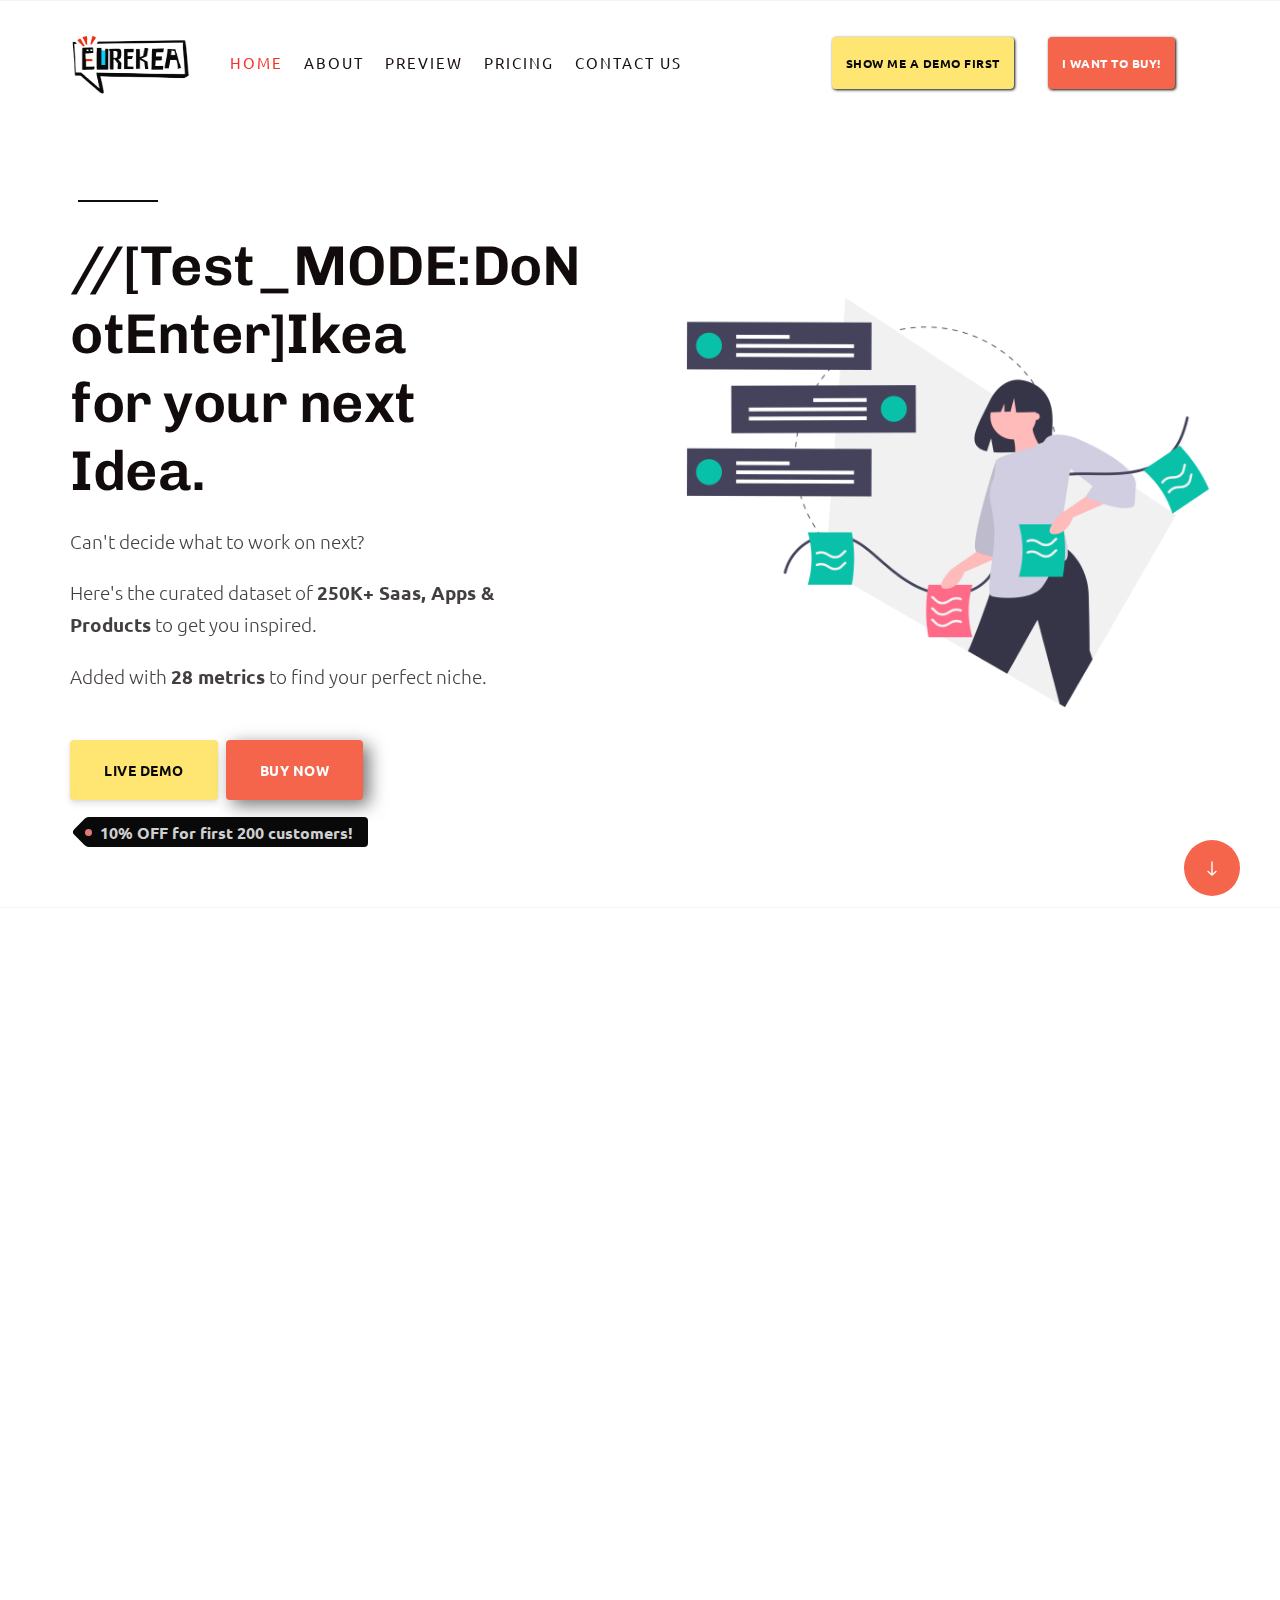
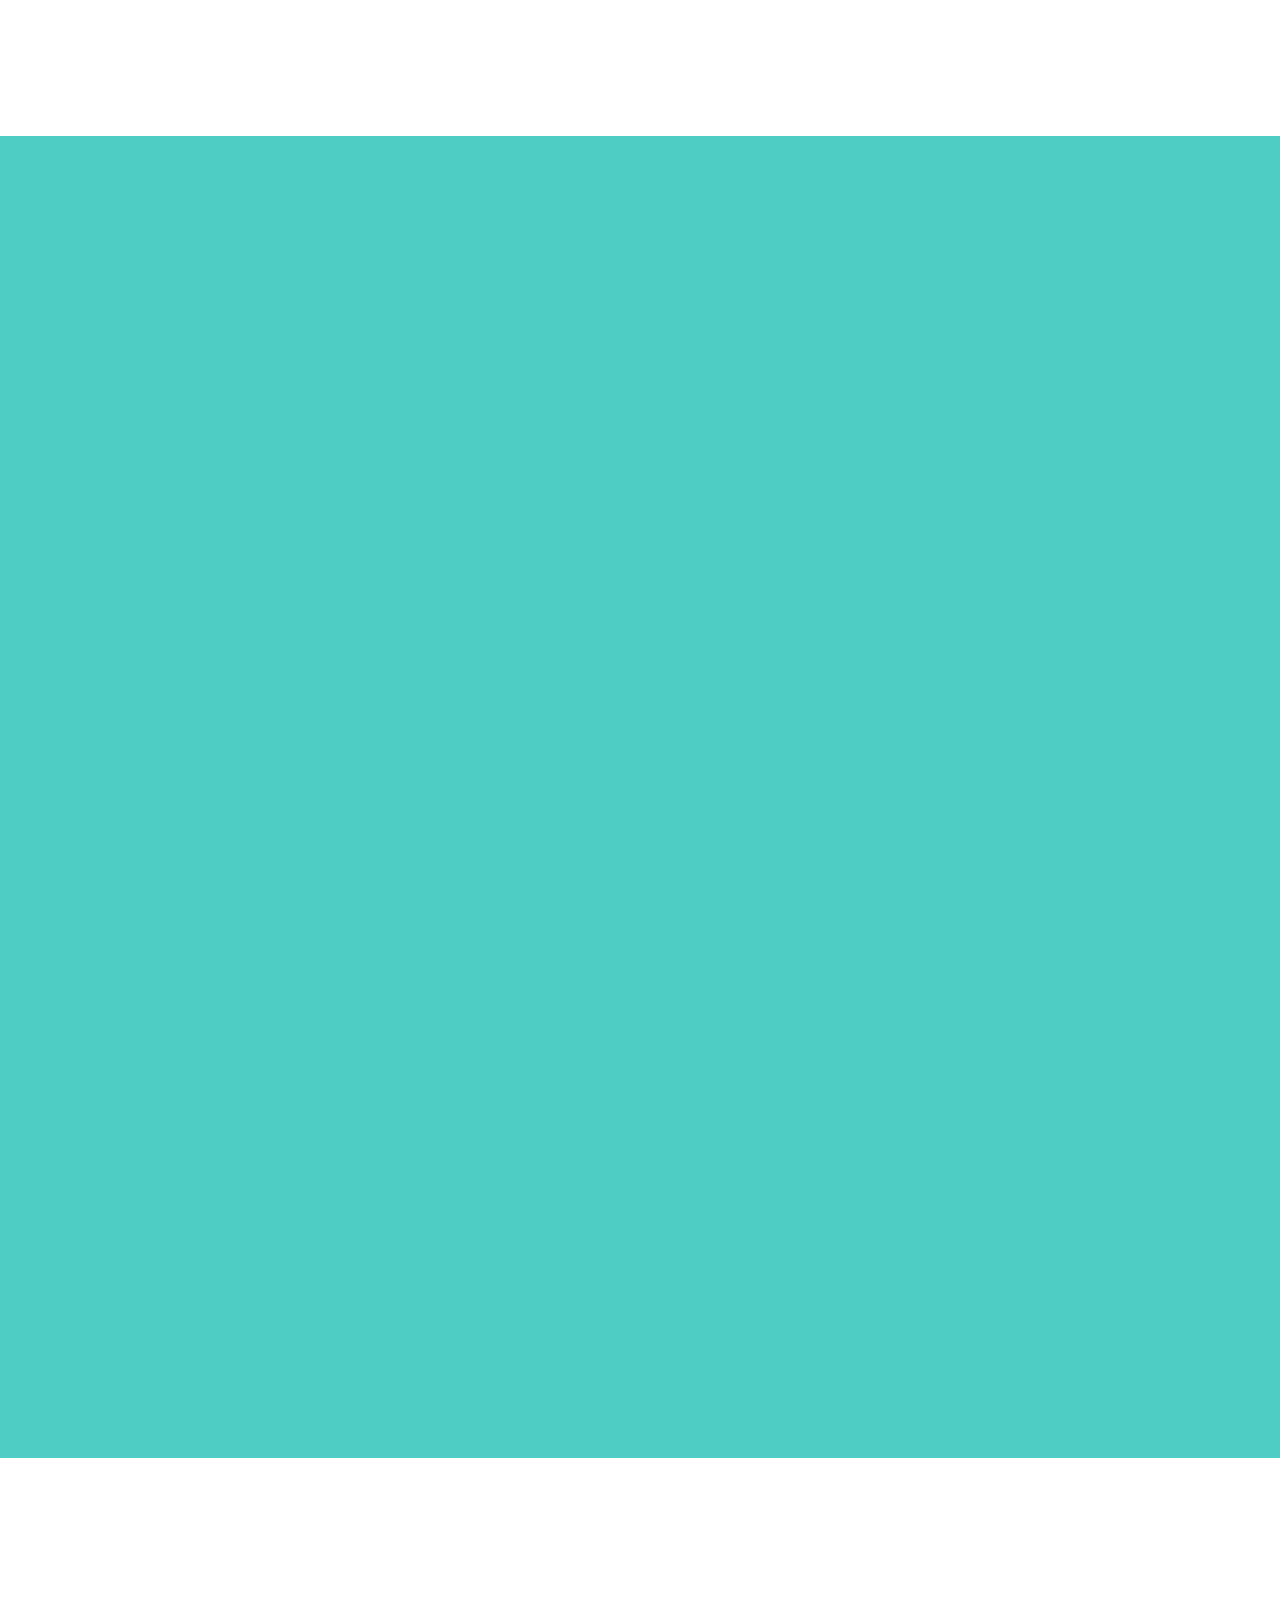
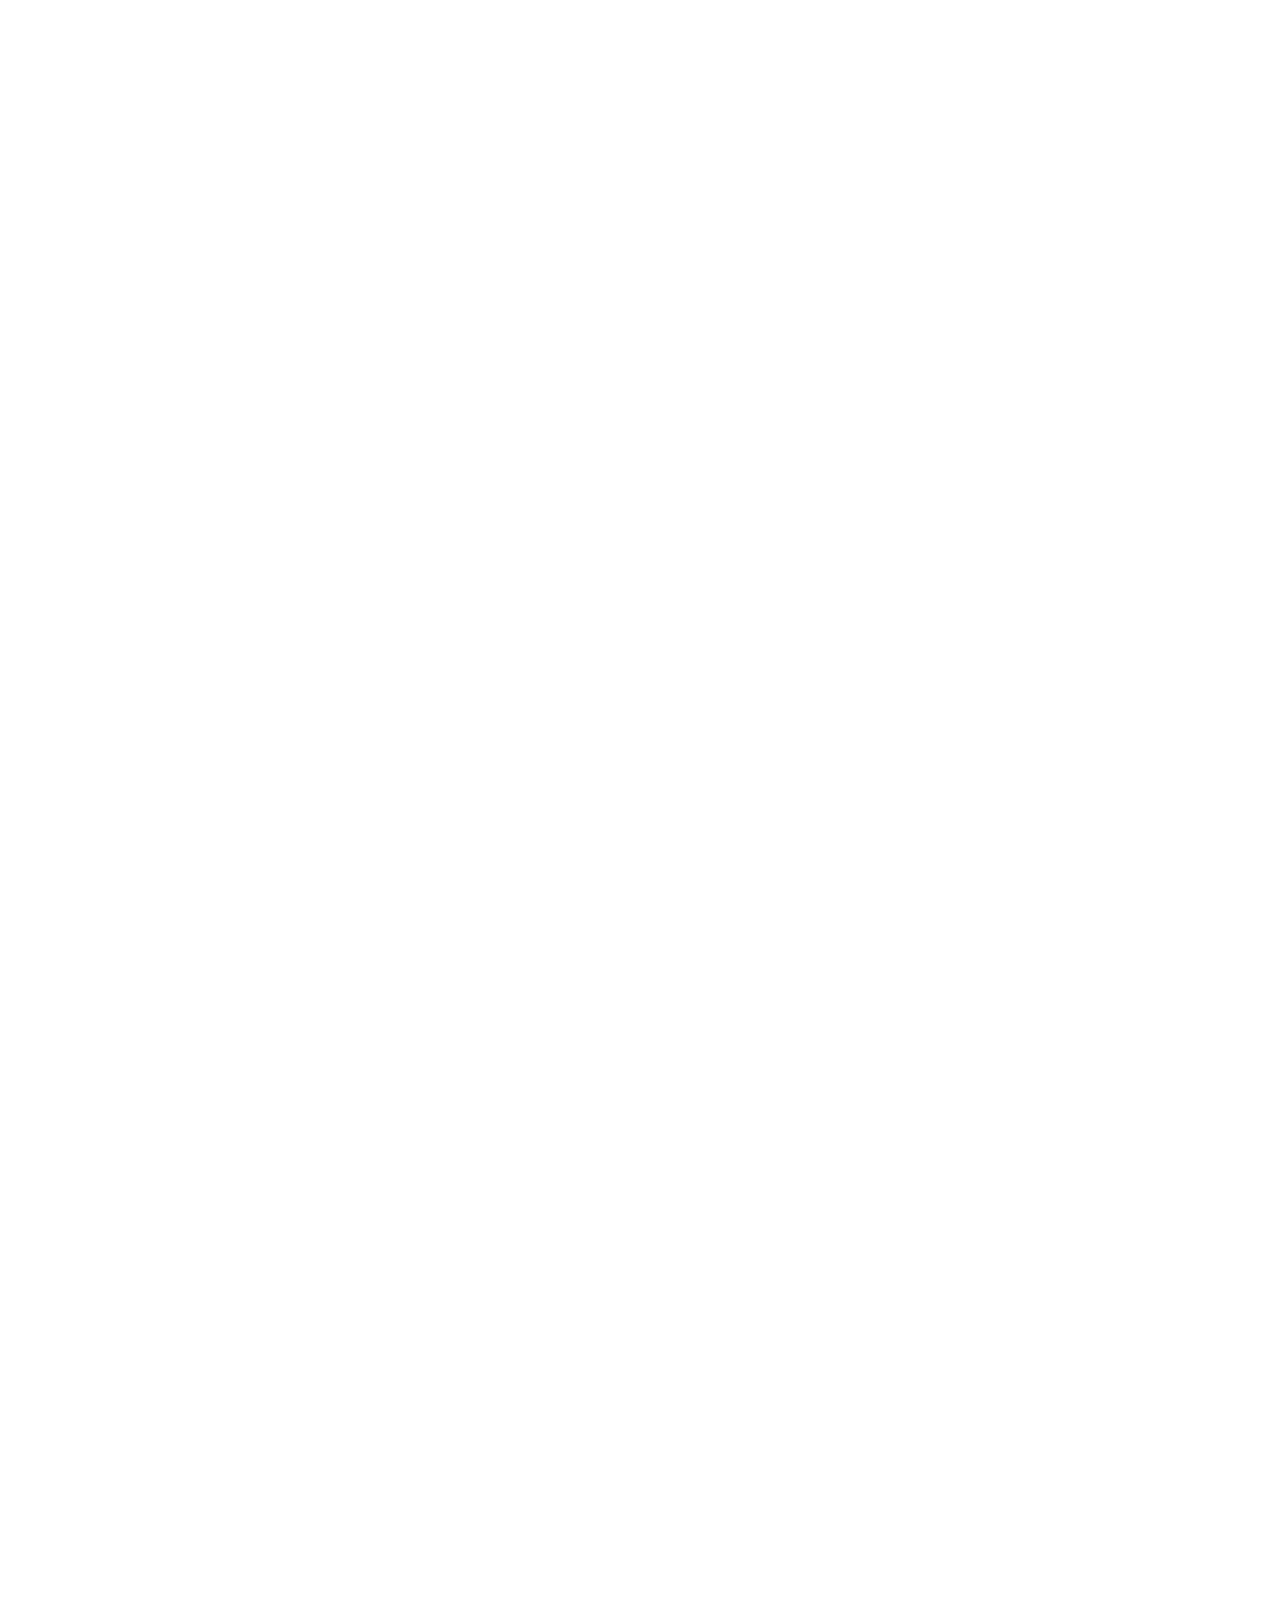
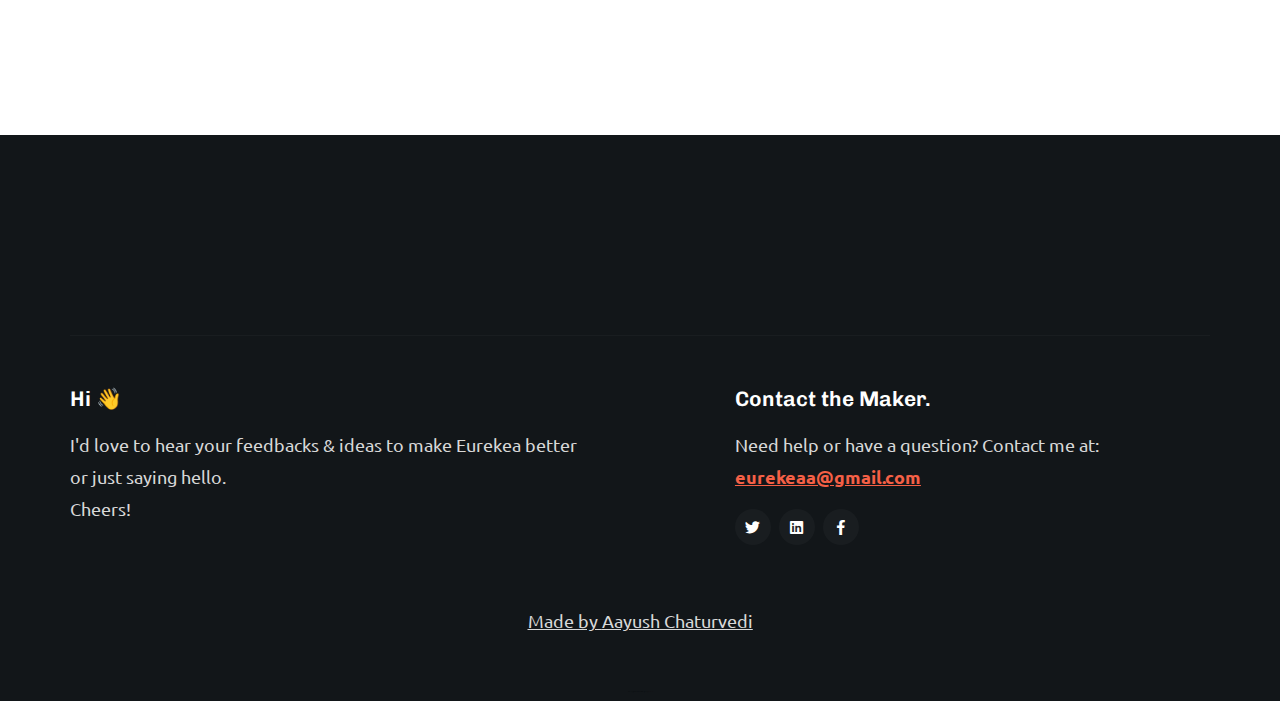
==== commit 08aeb1da: "Going live to test payment:Beware" ====
--- a/index.html
+++ b/index.html
@@ -1,6520 +1,6650 @@
-<!DOCTYPE html>
-<html class="no-js" lang="en">
-<head>
-
-    <meta charset="utf-8">
-    <title>Eurekea!</title>
-    <meta name="description" content="">
-    <meta name="author" content="">
-
-    <!-- favicon
-    ================================================== -->
-    <link rel="icon" type="image/png" href="favicon.png"/>
-    <!-- mobile specific metas
-    ================================================== -->
-    <meta name="viewport" content="width=device-width, initial-scale=1">
-
-    <!-- CSS
-    ================================================== -->
-    <link rel="stylesheet" href="css/base.css">
-    <link rel="stylesheet" href="css/vendor.css">
-    <link rel="stylesheet" href="css/main.css">
-    
-    <!-- script
-    ================================================== -->
-    <script src="js/modernizr.js"></script>
-    <!-- Script to show progress bar on page load-->
-    <script src="js/pace.min.js"></script>
-    <!-- <script src="https://www.gstatic.com/firebasejs/8.2.1/firebase-app.js"></script> -->
-    <script src="https://www.gstatic.com/firebasejs/8.2.1/firebase.js"></script>
-    
-    <script src="https://www.gstatic.com/firebasejs/8.2.1/firebase-analytics.js"></script>
-    
-    <script src="https://www.gstatic.com/firebasejs/8.2.1/firebase-app.js"></script>
-    
-    <script src="https://www.gstatic.com/firebasejs/8.2.1/firebase-database.js"></script>
-    <script>
-    const firebaseConfig = {
-        apiKey: "AIzaSyAwzfvOuWqHCGmDaKIG6c9ae2rRvbTJbN4",
-        authDomain: "eurekeamailer.firebaseapp.com",
-        databaseURL: "https://eurekeamailer-default-rtdb.firebaseio.com",
-        projectId: "eurekeamailer",
-        storageBucket: "eurekeamailer.appspot.com",
-        messagingSenderId: "1042129843437",
-        appId: "1:1042129843437:web:5e8cec08f52bf9129f48e4",
-        measurementId: "G-9KDC8FMEMK"
-    };
-    // Initialize Firebase
-    firebase.initializeApp(firebaseConfig);
-    // firebase.analytics();
-    </script>
-    <!-- google analytics
-    ================================================== -->
-    <!-- Global site tag (gtag.js) - Google Analytics -->
-    <script async src="https://www.googletagmanager.com/gtag/js?id=G-C1BGCEH74P"></script>
-    <script>
-    window.dataLayer = window.dataLayer || [];
-    function gtag(){dataLayer.push(arguments);}
-    gtag('js', new Date());
-
-    gtag('config', 'G-C1BGCEH74P');
-    </script>
-
-</head>
-
-<body id="top">
-    
-    <!-- preloader
-    ================================================== -->
-    <div id="preloader">
-        <div id="loader" class="dots-jump">
-            <div></div>
-            <div></div>
-            <div></div>
-        </div>
-    </div>
-
-
-    <!-- header 
-    ================================================== -->
-    <header class="s-header">
-
-        <div class="row">
-            <div class="header-logo">
-                <a class="site-logo" href="index.html">
-                    <img src="images/eurekea_logo.png" alt="Eurëkea!">
-                </a>
-            </div>
-    
-            <nav class="header-nav-wrap">
-                <ul class="header-main-nav">
-                    <li class="current"><a class="smoothscroll" href="#home" title="intro">Home</a></li>
-                    <li><a class="smoothscroll" href="#about" title="about">About</a></li>
-                    <li><a class="smoothscroll" href="#demo" title="features">Preview</a></li>
-                    <li><a class="smoothscroll" href="#pricing" title="pricing">Pricing</a></li>
-                    <li><a class="smoothscroll" href="#signup" title="pricing">Buy</a></li>
-                    <li><a class="smoothscroll" href="yay.html" title="pricing">Yay</a></li>
-                </ul>
-    
-                <div class="header-cta">
-                    <a href="#demo" class="btn btn--secondary header-cta__btn smoothscroll">Show Me A Demo First</a>
-                    <a href="#signup" class="btn btn--primary header-cta__btn smoothscroll">I Want to Buy!</a>
-                </div>
-            </nav> 
-            <a class="header-menu-toggle" href="#"><span>Menu</span></a>
-        </div>
-
-    </header> 
-    
-
-    <!-- home
-    ================================================== -->
-    <section id="home" class="s-home target-section" data-parallax="scroll"  data-natural-width=3000 data-natural-height=2000 data-position-y=center>
-        <div class="shadow-overlay"></div>
-        <div class="home-content">
-            <div class="row home-content__main">
-                <div class="home-content__left">
-                    <h1>
-                        Ikea <br>for your next <br>Idea.
-                    </h1>
-                    <h3>
-                        Can't decide what to work on next?<br>
-                    </h3>
-                    <h3>
-                        Here's the curated dataset of <b>250K+ Saas & Apps</b> to get you inspired.
-                        <br>Added with <b>28 metrics</b> to find your perfect niche.
-                    </h3>
-                        <br>
-                    <a href="#signup" class="btn btn--primary home-content__btn smoothscroll">
-                        I'm Interested
-                    </a>
-                    <h4>
-                        This is a pre-launch. <a href="#signup"><u>Join waitlist now</u></a> to get early bird offers on dataset.
-                    </h4> 
-                </div> 
-                <div class="home-content__right">
-                    <img src="images/idea_undraw.png">
-                </div> 
-
-            </div>
-        </div> 
-
-        <a href="#about" class="home-scroll smoothscroll">
-            <span class="home-scroll__text">Scroll</span>
-            <span class="home-scroll__icon"></span>
-        </a> 
-
-    </section> 
-
-    <!-- about
-    ================================================== -->
-    <section id="about" class="s-about target-section">
-
-        <div class="row section-header align-center" data-aos="fade-up">
-            <div class="col-full">
-                <h1 class="display-1">
-                    Eurekea! Eurekea! Eurekea!<br>
-                    💡
-                </h1>
-                <p class="lead">
-                    Dive into our data-tub and<br>Come out buoying with your Eureka Moment!
-                    <!-- Get regulary updated data of over one million trending Saas, Apps & startups.
-                    To get inspiration from & find your next hustle. -->
-                </p>
-            </div>
-        </div> <!-- end section-header -->
-        <!-- #TODO: write about sources, metrices & filtering feature here -->
-        <!-- TODO: write about the output formats available -->
-        <div class="row wide about-desc" data-aos="fade-up">
-
-            <div class="col-full slick-slider about-desc__slider">
-
-                <div class="about-desc__slide">
-                    <h3 class="item-title">2,50,000+ Products.</h3>
-
-                    Curated from multiple platforms
-                    
-                    <img src="images/PH/Pixels/product-hunt-logo-horizontal-orange.png" alt="ProductHunt" style="height:8rem;margin-left:-2rem;">
-                    <img src="images/google-play.png" alt="Google Play Store" style="height:5rem;">
-                    <p>
-                    <!-- <ul>
-                        <li>ProductHunt</li>
-                        <li>Google Play Store</li> 
-                        <li>App Store</li>
-                    </ul> -->
-                    </p>
-                </div>   
-                
-                <div class="about-desc__slide">
-                    <h3 class="item-title">It's A Match!</h3>
-                    <p>
-                        28 useful data points to filter products on your domain of interest. I've shown just 3 of them in <a href="#demo">demo</a>.
-                        <b>Pick your data format.</b>CSV, XLSX, Json, XML - you name it. 
-                    </p>
-                </div>   
-                <div class="about-desc__slide">
-                    <h3 class="item-title">Updated Regularly.</h3>
-                    <p>
-                        <!-- If you choose to subscribe with Eurekea.
-                        Else, you get one big chunk of the data for sure :) -->
-                        <!-- Our scrapers are always running :) -->
-                        Biweekly updates on dataset to give you all the trending & recently launched products out there.
-                    </p>
-                </div>   
-
-
-                <div class="about-desc__slide">
-                    <h3 class="item-title">AI Idea Generator</h3>
-
-                    <p>
-                        <div class="comingsoon-tag">Coming Soon..</div>
-                    </p>
-                </div>   
-
-            </div> 
-            
-        </div> 
-
-    </section>
-    
-    <!-- demo
-    ================================================== -->
-    <section id="demo" class="s-demo s-about target-section">
-
-        <div class="row section-header has-bottom-sep" data-aos="fade-up">
-            <div class="col-full">
-                <h1 class="display-1">
-                    Demo.
-                </h1>
-                <p class="lead">
-                    Here are 3 of the 28 available filters.<br>
-                    Go ahead, fetch your personalized insights from the sample dataset.
-                </p>
-            </div>
-            <span><br>( Scroll-X & Scroll-Y to see all rows & columns )</b></span>
-        </div> 
-
-
-    </section> 
-
-    <section id="about-how" class="s-about-how"> 
-        <div class="row">
-           <div class="col-full demo-table" data-aos="fade-up">
-                <!-- NOTE: my table - START -->
-                <div class="table-nav row align-center">
-                    <div class="col-three align-center">
-                        <p>Which platform did product launch?</p>
-                        <div class="table-filter">
-                            <select id="filter-platform" class="filter">
-                                <option value="0">All Platforms</option>
-                                <option value="PH">Product Hunt</option>
-                                <option value="Google Play Store">Google Play Store</option>
-                            </select> 
-                        </div>
-                    </div>
-                    <div class="col-four">
-                        <p>Which domain does it belong to?</p>
-                        <div class="table-filter">
-                            <select id="filter-domain" class="filter">
-                                <option value="0">All Categories</option>
-                                <option value="Productivity">Productivity</option>
-                                <option value="Gaming">Gaming</option>
-                                <option value="Business">Business</option>
-                                <option value="Books">Books</option>
-                                <option value="Entertainment">Entertainment</option>
-                                <option value="Social">Social</option>
-                                <option value="Education">Education</option>
-                                <option value="HealthnSports">HealthnSports</option>
-                            </select>  
-                        </div>
-                    </div>
-                    <div class="col-three">
-                        <p>What's its customer rating(1 to 5)?</p>
-                        <div class="table-filter">
-                            <select id="filter-rating" class="filter">
-                                <option value="0" data-min="1" data-max="1" >All: [1 - 5]</option>
-                                <option value="4 - 5" data-min="4" data-max="5" >[4 - 5]</option>
-                                <option value="3 - 4" data-min="2" data-max="4" >[2 - 4]</option>
-                                <option value="1 - 2" data-min="0" data-max="2" >[0 - 2]</option>
-                            </select>
-                        </div>
-                    </div>
-                    <div class="col-two">
-                        <a class="btn btn--stroke" id="nav-reset-btn">Reset All</a>
-                    </div>
-                </div>
-                <div class="table-wrapper table-striped table-responsive" id="demotable">
-                    <table class="fixed-header-table">
-                        <thead>
-                          <tr>
-                            <th>title</th>
-                            <th>source_site</th>
-                            <th>launch_date</th>
-                            <th>url</th>
-                            <th>domains</th>
-                            <th>rating</th>
-                            <th>number_of_upvotes</th>
-                            <th>number_of_comments</th>
-                            <th>reviews_count</th>
-                            <th>positive_reviews_count</th>
-                            <th>negative_reviews_count</th>
-                            <th>neutral_reviews_count</th>
-                            <th>customerbase</th>
-                            <th>tagline</th>
-                            <th>is_free</th>
-                            <th>price</th>
-                            <th>description</th>
-                            <th>makers_comment</th>
-                            <th>top_user_comments</th>
-                            <th>tags</th>
-                            <th>platform_url</th>
-                            <th>current_state</th>
-                            <th>last_update</th>
-                            <th>top_similar_products</th>
-                            <th>alternatives_count</th>
-                            <th>makers_contact</th>
-                            <th>makers_website</th>
-                            <th>makers_twitter</th>
-                          </tr>
-                        </thead>
-                        <tbody>
-                        <tr>
-                         <td>Save Email Template</td>
-                         <td class='table_source_site' bhalue='PH'>Product Hunt</td>
-                         <td>2020-03-12</td>
-                         <td>chrome.google.com</td>
-                         <td class='table_domains' bhalue='["BrowserExtn", "Business", "News", "DeveloperTools"]'>["BrowserExtn", "Business", "News", "DeveloperTools"]</td>
-                         <td class='table_rating' bhalue='4.33'>4.33</td>
-                         <td>304</td>
-                         <td>18.0</td>
-                         <td>7</td>
-                         <td>7</td>
-                         <td>0</td>
-                         <td>0</td>
-                         <td></td>
-                         <td>Save emails as full-length screenshots or PDFs for free</td>
-                         <td></td>
-                         <td></td>
-                         <td>Ever wanted to take a full-length screenshot of an email? Use free Chrome extension to take full-size screenshots of any Gmail email or save emails as PDFs or HTML files. Useful for marketers who want...</td>
-                         <td>Ever wanted to take a full-length screenshot of an email? Saving an email theold fashioned way means not getting the whole email with one screenshot, ortaking multiple and combining them. This is time...</td>
-                         <td>["Hey! This extension is super handy! I really was a...", "Those people who write articles with email templat...", "Like it. How about a zap/other way to auto sync th...", "Love this. Nice work, Ihor! Smart solution to a pe...", "It's very comfortable for letters without web vers..."]</td>
-                         <td>["Chrome Extensions", "Email", "Email Newsletters", "Email Marketing", "Marketing"]</td>
-                         <td>https://www.producthunt.com/posts/save-email-template</td>
-                         <td>default</td>
-                         <td>2020-03-12</td>
-                         <td>["email-template-generator", "templates-for-gmail", "pistachio-email-templates", "gmail-email-templates-by-cloudhq", "dynamic-email-template"]</td>
-                         <td>11</td>
-                         <td>["https://www.producthunt.com/@igorua", "https://www.producthunt.com/@tetyana_aksenova"]</td>
-                         <td>["https://sendpulse.com"]</td>
-                         <td>["shevkoplias"]</td>
-                        </tr>
-                        <tr>
-                         <td>AiScan: All QR Code, Scanner & Barcode Reader</td>
-                         <td class='table_source_site' bhalue='Google Play Store'>Google Play Store</td>
-                         <td>2020-02-18</td>
-                         <td>https://play.google.com/store/apps/details?id=com.aiscan&hl=en&gl=us</td>
-                         <td class='table_domains' bhalue='["Social"]'>["Social"]</td>
-                         <td class='table_rating' bhalue='4.33'>4.33</td>
-                         <td>1705</td>
-                         <td>4451.0</td>
-                         <td>13625</td>
-                         <td>1705</td>
-                         <td>739</td>
-                         <td>11181</td>
-                         <td>1,000,000+</td>
-                         <td>The FASTEST & SAFEST QR Code & Barcodes Reader, (support all format). TRY IT NOW</td>
-                         <td>1.0</td>
-                         <td>0.0</td>
-                         <td>🏆 AiScan is the extremely Fast and Safety QR Code & Barcodes Reader out there. It is the essential APP for every Android device. Social Contact ScannerLink your friends. You can easily generate the pe...</td>
-                         <td></td>
-                         <td>["This helps me a lot to find out about my KONA it s...", "It's a good app in the sense it is one of the few ...", "This was a huge scam want's, tries, and pretty muc...", "Since I did not try it out I can not say if it's g...", "I never subscribe for this app but then realised i..."]</td>
-                         <td>Social</td>
-                         <td>https://play.google.com/store/apps/details?id=com.aiscan&hl=en&gl=us</td>
-                         <td>Live</td>
-                         <td>09-12-20</td>
-                         <td>["QR & Barcode Scanner", "QR Code Reader - QR Scanner and Barcode Scanner", "QR code reader & Barcode Scanner (QR Code Scanner)", "QR Code Scanner for Android - WeScan", "QR code scanner for android & Bar-Code,qr-barcode"]</td>
-                         <td>50</td>
-                         <td>allenbrown202409@gmail.com</td>
-                         <td>http://allinai.global/app-ads.txt</td>
-                         <td></td>
-                        </tr>
-                        <tr>
-                         <td>English Somali Dictionary</td>
-                         <td class='table_source_site' bhalue='Google Play Store'>Google Play Store</td>
-                         <td>2014-03-17</td>
-                         <td>https://play.google.com/store/apps/details?id=com.dictionary.so&hl=en&gl=us</td>
-                         <td class='table_domains' bhalue='["Books"]'>["Books"]</td>
-                         <td class='table_rating' bhalue='4.48'>4.48</td>
-                         <td>390</td>
-                         <td>1682.0</td>
-                         <td>4071</td>
-                         <td>390</td>
-                         <td>190</td>
-                         <td>3491</td>
-                         <td>500,000+</td>
-                         <td>Both English to Somali and Somali to English Offline Dictionary</td>
-                         <td>1.0</td>
-                         <td>0.0</td>
-                         <td>Somali <> English Dictionary offline and free. You can search both English and Somali words. You can search words directly from "Internet Browser" or other Applications by using Sharing option. In the...</td>
-                         <td></td>
-                         <td>["Ma shaa Allah. This is dictionary is wonderful. I ...", "Because of this app help me very much and it's use...", "It serves me well, though interrupted by sudden Ad...", "It's an excellent dictionary. It helped me a lot t...", "Its good dictionary and helps me more about my Eng..."]</td>
-                         <td>Books & Reference</td>
-                         <td>https://play.google.com/store/apps/details?id=com.dictionary.so&hl=en&gl=us</td>
-                         <td>Live</td>
-                         <td>29-11-20</td>
-                         <td>["English Somali Dictionary", "English Persian Dictionary", "Somali qaamuus", "English Persian Dictionary", "English Pashto Dictionary"]</td>
-                         <td>40</td>
-                         <td>innovativeapps02@gmail.com</td>
-                         <td>http://innovative-apps.net</td>
-                         <td></td>
-                        </tr>
-                        <tr>
-                         <td>PokemonGo Map</td>
-                         <td class='table_source_site' bhalue='PH'>Product Hunt</td>
-                         <td>2016-08-04</td>
-                         <td>github.com</td>
-                         <td class='table_domains' bhalue='["WebApp", "Gaming"]'>["WebApp", "Gaming"]</td>
-                         <td class='table_rating' bhalue='2.94'>2.94</td>
-                         <td>41</td>
-                         <td>7.0</td>
-                         <td>0</td>
-                         <td>0</td>
-                         <td>0</td>
-                         <td>0</td>
-                         <td></td>
-                         <td>A tool that quickly locates nearby Pokémon on a map</td>
-                         <td></td>
-                         <td></td>
-                         <td>PokemonGo Map is a live map to quickly locate Pokemon.</td>
-                         <td>Lots of Pokemon map services have had to shut down - just take a look at somerecently shut down #RIP I posted a desktop one the other day: Pokemon GO LiveMap A few are still working - including the ve...</td>
-                         <td></td>
-                         <td>["Web App", "Open Source", "Maps", "Pokemon", "Tech"]</td>
-                         <td>https://www.producthunt.com/posts/pokemongo-map</td>
-                         <td>no_longer_online</td>
-                         <td>2016-08-04</td>
-                         <td>["pokecrew", "poke-radar-3", "pokevision", "poke-find", "pokemon-go-live-map"]</td>
-                         <td>10</td>
-                         <td>["https://www.producthunt.com/", "https://www.producthunt.com/@waishda"]</td>
-                         <td>["http://waish.io"]</td>
-                         <td>["waishda"]</td>
-                        </tr>
-                        <tr>
-                         <td>Whatch</td>
-                         <td class='table_source_site' bhalue='PH'>Product Hunt</td>
-                         <td>2020-12-16</td>
-                         <td>whatch.website</td>
-                         <td class='table_domains' bhalue='["App", "Entertainment"]'>["App", "Entertainment"]</td>
-                         <td class='table_rating' bhalue='1.19'>1.19</td>
-                         <td>22</td>
-                         <td>1.0</td>
-                         <td>0</td>
-                         <td>0</td>
-                         <td>0</td>
-                         <td>0</td>
-                         <td></td>
-                         <td>What to watch - the TV and film social network</td>
-                         <td></td>
-                         <td></td>
-                         <td>Whatch is a ‘What to Watch’ social media app for TV and Film recommendations. Build your Whatch list from things you and your friends like and recommend, rate and find out where and when to watch, as ...</td>
-                         <td>I made the first version of this application a few years back. I was sick ofthe common scenario of having some time to watch something on telly andgetting sucked into a wormhole of endless scrolling t...</td>
-                         <td></td>
-                         <td>["Android", "iPhone", "Movies", "TV"]</td>
-                         <td>https://www.producthunt.com/posts/whatch</td>
-                         <td>default</td>
-                         <td>2020-12-16</td>
-                         <td>["tvshow-time", "60hz-4-0", "affimity", "geobird-for-tv-shows-movies", "movue"]</td>
-                         <td>5</td>
-                         <td>["https://www.producthunt.com/@alex_borton"]</td>
-                         <td>[]</td>
-                         <td>[]</td>
-                        </tr>
-                        <tr>
-                         <td>Jovian</td>
-                         <td class='table_source_site' bhalue='PH'>Product Hunt</td>
-                         <td>2020-11-27</td>
-                         <td>www.jovian.ai</td>
-                         <td class='table_domains' bhalue='["Productivity", "Education", "AInDS"]'>["Productivity", "Education", "AInDS"]</td>
-                         <td class='table_rating' bhalue='5.0'>5.0</td>
-                         <td>939</td>
-                         <td>83.0</td>
-                         <td>57</td>
-                         <td>57</td>
-                         <td>0</td>
-                         <td>0</td>
-                         <td></td>
-                         <td>Learn Data Science and ML with free hands-on online courses</td>
-                         <td></td>
-                         <td></td>
-                         <td>Jovian offers free beginner-friendly practical courses on data science and machine learning. You can watch hands-on video tutorials, build real-world projects, and learn together with a worldwide comm...</td>
-                         <td>Thanks for hunting us @kevin! Hi Hunters, Jovian is the platform@siddhantujjain and I wished we had access to when we started learning datascience & ML. After building in beta for almost two years, we...</td>
-                         <td>["In short, I love this platform. This platform has ...", "In Jovian I really find the best platform for star...", "Jovian platform is so good that when I first check...", "I've been following Jovian for some months now. I'...", "The best part of the Jovian platform was that it h..."]</td>
-                         <td>["Education", "Developer Tools", "Artificial Intelligence"]</td>
-                         <td>https://www.producthunt.com/posts/jovian</td>
-                         <td>default</td>
-                         <td>2020-11-27</td>
-                         <td>["amazon-machine-learning", "machine-learning-2", "apple-machine-learning-journal", "ml-dictionary-2"]</td>
-                         <td>4</td>
-                         <td>["https://www.producthunt.com/@kevin", "https://www.producthunt.com/@aakash_n_s", "https://www.producthunt.com/@siddhantujjain"]</td>
-                         <td>["http://kevinwilliamdavid.com/", "https://www.jovian.ai", "https://www.jovian.ai"]</td>
-                         <td>["kevinwdavid", "aakashns", "siddhantujjain"]</td>
-                        </tr>
-                        <tr>
-                         <td>Chirix</td>
-                         <td class='table_source_site' bhalue='Google Play Store'>Google Play Store</td>
-                         <td>2017-01-20</td>
-                         <td>https://play.google.com/store/apps/details?id=com.chirixsolutions.chirix&hl=en&gl=us</td>
-                         <td class='table_domains' bhalue='["Business"]'>["Business"]</td>
-                         <td class='table_rating' bhalue='4.93'>4.93</td>
-                         <td>0</td>
-                         <td>8.0</td>
-                         <td>15</td>
-                         <td>0</td>
-                         <td>0</td>
-                         <td>15</td>
-                         <td>100+</td>
-                         <td>Business Solutions</td>
-                         <td>1.0</td>
-                         <td>0.0</td>
-                         <td>Chirix One application for all business processes.Connect to and access the full functionality of Chirix from anywhere, on any device, using the Chirix client mobile app.• Manage your business on the ...</td>
-                         <td></td>
-                         <td>["Very useful app for the chirix suite customers. Fa...", "End to End business application", "Your business app on your hand", "Your business in finger tip", "Advanced software"]</td>
-                         <td>Business</td>
-                         <td>https://play.google.com/store/apps/details?id=com.chirixsolutions.chirix&hl=en&gl=us</td>
-                         <td>Live</td>
-                         <td>21-11-20</td>
-                         <td>["Everest Hardware", "Mobile4ERP", "Retail Training", "IncoPOS - Point of Sale", "Nintex Mobile"]</td>
-                         <td>15</td>
-                         <td>info@jm-origin.com</td>
-                         <td>http://www.jm-origin.com</td>
-                         <td></td>
-                        </tr>
-                        <tr>
-                         <td>Zero Percent</td>
-                         <td class='table_source_site' bhalue='PH'>Product Hunt</td>
-                         <td>2019-09-20</td>
-                         <td>zeropercent.club</td>
-                         <td class='table_domains' bhalue='["Social", "HealthnSports"]'>["Social", "HealthnSports"]</td>
-                         <td class='table_rating' bhalue='4.48'>4.48</td>
-                         <td>269</td>
-                         <td>47.0</td>
-                         <td>4</td>
-                         <td>4</td>
-                         <td>0</td>
-                         <td>0</td>
-                         <td></td>
-                         <td>Alcohol tracking chatbot & 100 day no drinking challenge 🏆</td>
-                         <td></td>
-                         <td></td>
-                         <td>Join a community of people cutting back on alcohol – track your zero alcohol streak and stay motivated against peer pressure. If you're feeling bold, take the challenge and put down $100 to go 100 day...</td>
-                         <td>What's up ProductHunt! I finally managed to release the first version of myno-drinking community app, Zero Percent. Inspired by @justinkan's No DrinksTelegram group and the growing trend of non-drinki...</td>
-                         <td>["Really interesting. A moderate drinker myself, I d...", "Class product @johnny_makes ! Love the fact that i...", "Love this @johnny_makes! I've been trying to Make ...", "awesoooome congrats, love the app! was an honour t...", "Awesome way to keep track of your daily alcohol us..."]</td>
-                         <td>["Health and Fitness", "Messaging", "Bots", "Quantified Self"]</td>
-                         <td>https://www.producthunt.com/posts/zero-percent</td>
-                         <td>default</td>
-                         <td>2019-09-20</td>
-                         <td>["calories-in-alcohol", "cutback-coach"]</td>
-                         <td>2</td>
-                         <td>["https://www.producthunt.com/@johnny_makes"]</td>
-                         <td>["http://jonathanbree.com"]</td>
-                         <td>["johnny_makes"]</td>
-                        </tr>
-                        <tr>
-                         <td>MoonRun</td>
-                         <td class='table_source_site' bhalue='PH'>Product Hunt</td>
-                         <td>2020-05-09</td>
-                         <td>moonrun.com</td>
-                         <td class='table_domains' bhalue='["HealthnSports"]'>["HealthnSports"]</td>
-                         <td class='table_rating' bhalue='1.19'>1.19</td>
-                         <td>1000</td>
-                         <td>7.0</td>
-                         <td>48</td>
-                         <td>39</td>
-                         <td>9</td>
-                         <td>0</td>
-                         <td></td>
-                         <td>Portable cardio trainer for home workout with running apps</td>
-                         <td></td>
-                         <td></td>
-                         <td>MoonRun is a highly technological, portable, aerobic trainer that brings you the most immersive total body workout you can get at home.</td>
-                         <td></td>
-                         <td>["Our treadmill has become our main clothes drying r...", "Looks amazing, I ordered the device for my wife", "So its a TRX plus plus !! Looks really cool", "Good to see workout products at this time", "Can it replace the TRX?"]</td>
-                         <td>["Health and Fitness"]</td>
-                         <td>https://www.producthunt.com/posts/moonrun-dfc6b306-e044-4ee7-931e-6bef61ee9cba</td>
-                         <td>default</td>
-                         <td>2020-05-09</td>
-                         <td>["aaptiv-2", "treaddesk", "peloton-cycle", "classpass-live", "mirror-5"]</td>
-                         <td>10</td>
-                         <td>["https://www.producthunt.com/@kevin", "https://www.producthunt.com/@shellegd", "https://www.producthunt.com/@michael_vishnevetsky"]</td>
-                         <td>["http://kevinwilliamdavid.com/"]</td>
-                         <td>["kevinwdavid"]</td>
-                        </tr>
-                        <tr>
-                         <td>Multi Stopwatch & Timer  free</td>
-                         <td class='table_source_site' bhalue='Google Play Store'>Google Play Store</td>
-                         <td>2013-12-27</td>
-                         <td>https://play.google.com/store/apps/details?id=com.ldroid.multistopwatchandtimer&hl=en&gl=us</td>
-                         <td class='table_domains' bhalue='["Productivity"]'>["Productivity"]</td>
-                         <td class='table_rating' bhalue='4.53'>4.53</td>
-                         <td>268</td>
-                         <td>1591.0</td>
-                         <td>3893</td>
-                         <td>268</td>
-                         <td>169</td>
-                         <td>3456</td>
-                         <td>100,000+</td>
-                         <td>Allows you to launch multiple stopwatches and timers at the same time !</td>
-                         <td>1.0</td>
-                         <td>0.0</td>
-                         <td>"Multi Stopwatch and Timer" is  multi functional stopwatch & timer application which allows you to launch multiple stopwatches and timers at the same time.Characteristic●Easy to use.●User friendly and...</td>
-                         <td></td>
-                         <td>["I LOVE this app! The customization features - diff...", "This is a great  timer. Not only did it perform fu...", "Couldn't even open the actual App itself because a...", "Just like I wanted We can set up multiple stopwatc...", "Yes this is the best multi timer I've come across ..."]</td>
-                         <td>Productivity</td>
-                         <td>https://play.google.com/store/apps/details?id=com.ldroid.multistopwatchandtimer&hl=en&gl=us</td>
-                         <td>Live</td>
-                         <td>22-09-19</td>
-                         <td>["multi-stopwatch", "Multi Timer Free", "Multi Stopwatch and Timer Pro", "Talk! Stopwatch & Timer for Free", "Multi Timer and Stopwatch Free"]</td>
-                         <td>50</td>
-                         <td>l.droid.110107@gmail.com</td>
-                         <td>http://app-web.main.jp</td>
-                         <td></td>
-                        </tr>
-                        <tr>
-                         <td>Amorette - Free Romance Books</td>
-                         <td class='table_source_site' bhalue='Google Play Store'>Google Play Store</td>
-                         <td>2020-05-18</td>
-                         <td>https://play.google.com/store/apps/details?id=com.duckrockets.mysecretstory&hl=en&gl=us</td>
-                         <td class='table_domains' bhalue='["Books"]'>["Books"]</td>
-                         <td class='table_rating' bhalue='3.76'>3.76</td>
-                         <td>43</td>
-                         <td>96.0</td>
-                         <td>173</td>
-                         <td>43</td>
-                         <td>19</td>
-                         <td>111</td>
-                         <td>10,000+</td>
-                         <td>Free romance books in English, romance novels with free chapters every day</td>
-                         <td>1.0</td>
-                         <td>0.0</td>
-                         <td>Be careful, you're at risk of being hooked by the immersive book reading experience!Please welcome Amorette! Amazing free stories about attractive bad boys, charming billionaires, beautiful heroines, ...</td>
-                         <td></td>
-                         <td>["They are truly great books. When you get to read t...", "If there where freedom Writers to give more story ...", "Irritated, having a waiting period between chapter...", "Its a pretty good app it has the music and sound e...", "Way to hard to get points without irl money. Takes..."]</td>
-                         <td>Books & Reference</td>
-                         <td>https://play.google.com/store/apps/details?id=com.duckrockets.mysecretstory&hl=en&gl=us</td>
-                         <td>Live</td>
-                         <td>17-08-20</td>
-                         <td>["Wonovel-Read Romantic Fictions", "Famous Love & Romance Novels", "AnyStories -Just One More Chapter", "Love Novel - FREE Novels and Fiction Stories", "NovelBee"]</td>
-                         <td>38</td>
-                         <td>support@duckrockets.com</td>
-                         <td>https://duckrockets.com</td>
-                         <td></td>
-                        </tr>
-                        <tr>
-                         <td>Growrilla</td>
-                         <td class='table_source_site' bhalue='PH'>Product Hunt</td>
-                         <td>2020-12-16</td>
-                         <td>growrilla.app</td>
-                         <td class='table_domains' bhalue='["App", "Productivity", "Business", "AInDS"]'>["App", "Productivity", "Business", "AInDS"]</td>
-                         <td class='table_rating' bhalue='2.4'>2.4</td>
-                         <td>19</td>
-                         <td>2.0</td>
-                         <td>1</td>
-                         <td>1</td>
-                         <td>0</td>
-                         <td>0</td>
-                         <td></td>
-                         <td>Count anything and everything</td>
-                         <td></td>
-                         <td></td>
-                         <td>Growrilla lets you count anything and everything. Going to the gym between two and four times each week? With Growrilla, you will know how many times you’ve gone in the past weeks, months, and even ye...</td>
-                         <td>Growrilla lets you count anything and everything. Most people do not track howmany times theyve done something. Even then, they use notes or other mobileapps that are not built for it. Growrilla solve...</td>
-                         <td>["Let's grow with Growrilla! I was using Habitify be..."]</td>
-                         <td>["iPhone", "iPad", "Productivity", "Analytics"]</td>
-                         <td>https://www.producthunt.com/posts/growrilla</td>
-                         <td>default</td>
-                         <td>2020-12-16</td>
-                         <td>["habit-list", "miles", "habit-3", "habbit-2"]</td>
-                         <td>4</td>
-                         <td>["https://www.producthunt.com/@hoyelam"]</td>
-                         <td>["https://www.hoyelam.com"]</td>
-                         <td>["hoyelam"]</td>
-                        </tr>
-                        <tr>
-                         <td>Lok - Secure and Uncensored</td>
-                         <td class='table_source_site' bhalue='Google Play Store'>Google Play Store</td>
-                         <td>2019-12-26</td>
-                         <td>https://play.google.com/store/apps/details?id=com.k8sllc.securehome&hl=en&gl=us</td>
-                         <td class='table_domains' bhalue='["Social"]'>["Social"]</td>
-                         <td class='table_rating' bhalue='5.0'>5.0</td>
-                         <td>0</td>
-                         <td>5.0</td>
-                         <td>8</td>
-                         <td>0</td>
-                         <td>0</td>
-                         <td>8</td>
-                         <td>100+</td>
-                         <td>The cleanest social network.</td>
-                         <td>1.0</td>
-                         <td>0.0</td>
-                         <td>Lok empowers you to communicate in a secure, uncensored, and productive way with your most important contacts. Our vision is to address communication needs in the 21st century. Say goodbye to wasting ...</td>
-                         <td></td>
-                         <td>["Great easy chatting interface with features to cre...", "I am using this app for tracking to-dos among fami...", "It is a shame that tech Giants and peeking into ou...", "It's amazing secure and social app", "GREAT APP"]</td>
-                         <td>Social</td>
-                         <td>https://play.google.com/store/apps/details?id=com.k8sllc.securehome&hl=en&gl=us</td>
-                         <td>Live</td>
-                         <td>21-12-20</td>
-                         <td>["Viome", "I2P - Donate edition", "DatChat Messenger", "Freedom Lake", "Uncrate"]</td>
-                         <td>17</td>
-                         <td>support@k8sllc.com</td>
-                         <td>https://www.k8sllc.com</td>
-                         <td></td>
-                        </tr>
-                        <tr>
-                         <td>Melody Engineer</td>
-                         <td class='table_source_site' bhalue='Google Play Store'>Google Play Store</td>
-                         <td>2015-09-27</td>
-                         <td>https://play.google.com/store/apps/details?id=com.gyokovsolutions.melodyengineer&hl=en&gl=us</td>
-                         <td class='table_domains' bhalue='["Entertainment"]'>["Entertainment"]</td>
-                         <td class='table_rating' bhalue='4.79'>4.79</td>
-                         <td>0</td>
-                         <td>9.0</td>
-                         <td>14</td>
-                         <td>0</td>
-                         <td>0</td>
-                         <td>14</td>
-                         <td>100+</td>
-                         <td>Melody Engineer is a melody auto-composition app. It helps composing melodies.</td>
-                         <td>0.0</td>
-                         <td>4.49</td>
-                         <td>Melody Engineer is a melody auto-composition app. It helps composing melodies and accompanying harmony. No matter if you are a professional musician or just music enthusiast it will help you think out...</td>
-                         <td></td>
-                         <td>["If you could please add an undo function. Spent 25...", "It's a cool little app is actually one of the firs...", "This app is great for coming up with little tunes....", "if articulations (dead notes, palm mutes, bends et..."]</td>
-                         <td>Music & Audio</td>
-                         <td>https://play.google.com/store/apps/details?id=com.gyokovsolutions.melodyengineer&hl=en&gl=us</td>
-                         <td>Live</td>
-                         <td>07-12-20</td>
-                         <td>["Song Engineer", "Hooktheory I", "Songtive: Compose on Walk", "Wotja Lite: Generative Music", "Chordbot"]</td>
-                         <td>50</td>
-                         <td>info@gyokovsolutions.com</td>
-                         <td>http://www.gyokovsolutions.com</td>
-                         <td></td>
-                        </tr>
-                        <tr>
-                         <td>Remote Tools 2.0</td>
-                         <td class='table_source_site' bhalue='PH'>Product Hunt</td>
-                         <td>2019-07-10</td>
-                         <td>remote.tools</td>
-                         <td class='table_domains' bhalue='["Business"]'>["Business"]</td>
-                         <td class='table_rating' bhalue='4.41'>4.41</td>
-                         <td>586</td>
-                         <td>30.0</td>
-                         <td>13</td>
-                         <td>13</td>
-                         <td>0</td>
-                         <td>0</td>
-                         <td></td>
-                         <td>Discover remote-first products. Learn from remote companies.</td>
-                         <td></td>
-                         <td></td>
-                         <td>Remote Tools features top remote-first tech products. You can connect with remote work evangelists, product makers & fellow remote workers. You can also explore the tool stack (Collections) used by su...</td>
-                         <td>Hey everyone Firstly, thanks @chrismessina for hunting us! We were humbled bythe response we got for remote.tools in October, 2018 and took it upon us tobuild a more powerful and nifty platform! Remot...</td>
-                         <td>["This looks like the best platform currently availa...", "It's so great this see this platform live. I like ...", "Hey there - thanks for putting together this resou...", "This is great! We're ~900+ now distributed at InVi...", "Looks great! Will be submitting Taskade 2.0, as a ..."]</td>
-                         <td>["Marketing", "Tech"]</td>
-                         <td>https://www.producthunt.com/posts/remote-tools-2-0</td>
-                         <td>default</td>
-                         <td>2019-07-10</td>
-                         <td>["startup-stash", "marketing-stack", "research-stash", "pretty-awesome-lists", "the-hustle-box"]</td>
-                         <td>26</td>
-                         <td>["https://www.producthunt.com/@chrismessina", "https://www.producthunt.com/@hrishikesh1990", "https://www.producthunt.com/@karthik_sridharan", "https://www.producthunt.com/@suvansh_bansal"]</td>
-                         <td>["https://superpeer.com/chrismessina", "https://hrishike.sh"]</td>
-                         <td>["chrismessina", "hrishiptweets", "KarthikS2206", "suvansh_rt"]</td>
-                        </tr>
-                        <tr>
-                         <td>The Launch Checklist</td>
-                         <td class='table_source_site' bhalue='PH'>Product Hunt</td>
-                         <td>2020-11-25</td>
-                         <td>thelaunchchecklist.com</td>
-                         <td class='table_domains' bhalue='["Productivity", "Business"]'>["Productivity", "Business"]</td>
-                         <td class='table_rating' bhalue='4.33'>4.33</td>
-                         <td>654</td>
-                         <td>68.0</td>
-                         <td>8</td>
-                         <td>7</td>
-                         <td>1</td>
-                         <td>0</td>
-                         <td></td>
-                         <td>Launch like a pro on Product Hunt with 80+ tips (Unofficial)</td>
-                         <td></td>
-                         <td></td>
-                         <td>Launching on Product Hunt is a chaotic & tedious experience. 😴 That's why I spend 140 hours to curate 80+ practical tips from expert entrepreneurs and 30+ valuable tools to structure your launch strat...</td>
-                         <td>Hey hunters, I'm Jim, a founder with design & code skills who loves launchingproducts here. The backstory behind this product is... Every time I launch onProduct Hunt, I follow specific steps to make ...</td>
-                         <td>["Even if this were all out there for free, it would...", "All the best for your launch Jim. Coming to the pr...", "@draptis this is another sixer man. I appreciate a...", "Hey Jim! Congrats on the launch. I like the icon o...", "Awesome product, loving it so far when preparing o..."]</td>
-                         <td>["Productivity", "Marketing", "Product Hunt"]</td>
-                         <td>https://www.producthunt.com/posts/the-launch-checklist</td>
-                         <td>default</td>
-                         <td>2020-11-25</td>
-                         <td>["product-hunt-handbook", "the-ultimate-product-hunt-launch-checklist", "product-launch-strategies", "product-launch-planner", "relatively-no-frills-ph-launch-checklist"]</td>
-                         <td>6</td>
-                         <td>["https://www.producthunt.com/@draptis"]</td>
-                         <td>["https://www.raptis.wtf"]</td>
-                         <td>["d__raptis"]</td>
-                        </tr>
-                        <tr>
-                         <td>Open Beauty Facts - Scan cosmetics, get informed</td>
-                         <td class='table_source_site' bhalue='Google Play Store'>Google Play Store</td>
-                         <td>2016-06-05</td>
-                         <td>https://play.google.com/store/apps/details?id=org.openbeautyfacts.scanner&hl=en&gl=us</td>
-                         <td class='table_domains' bhalue='["HealthnSports"]'>["HealthnSports"]</td>
-                         <td class='table_rating' bhalue='3.07'>3.07</td>
-                         <td>34</td>
-                         <td>42.0</td>
-                         <td>72</td>
-                         <td>34</td>
-                         <td>3</td>
-                         <td>35</td>
-                         <td>10,000+</td>
-                         <td>Let's collect information on cosmetic products from all over the world !</td>
-                         <td>1.0</td>
-                         <td>0.0</td>
-                         <td>Open Beauty Facts is a cosmetic products database made by everyone, for everyone.You can use it to make better cosmetic choices, and as it is open data, anyone can re-use it for any purpose.Open Beaut...</td>
-                         <td></td>
-                         <td>["Doesn't work. Database is almost nonexistent and w...", "We need people who actively add data where it is m...", "very poor app with almost empty data base most of ...", "Probably cool if would ever stop loading and open...."]</td>
-                         <td>Health & Fitness</td>
-                         <td>https://play.google.com/store/apps/details?id=org.openbeautyfacts.scanner&hl=en&gl=us</td>
-                         <td>Live</td>
-                         <td>07-04-18</td>
-                         <td>["My Food Allergies Scanner", "Food additives", "CosmEthics: Guide to cosmetics", "Open Food Facts - Scan food. Get the Nutriscore", "Scan Eat - Scanner alimentaire pour mieux manger"]</td>
-                         <td>22</td>
-                         <td>contact@openbeautyfacts.org</td>
-                         <td>https://world.openbeautyfacts.org</td>
-                         <td></td>
-                        </tr>
-                        <tr>
-                         <td>Colorus - Color by Number Coloring Pages</td>
-                         <td class='table_source_site' bhalue='Google Play Store'>Google Play Store</td>
-                         <td>2018-06-20</td>
-                         <td>https://play.google.com/store/apps/details?id=com.playcus.free.colorus.recolor.coloring.color.pixel.number.book.game&hl=en&gl=us</td>
-                         <td class='table_domains' bhalue='["Entertainment"]'>["Entertainment"]</td>
-                         <td class='table_rating' bhalue='4.26'>4.26</td>
-                         <td>24</td>
-                         <td>66.0</td>
-                         <td>165</td>
-                         <td>24</td>
-                         <td>8</td>
-                         <td>133</td>
-                         <td>10,000+</td>
-                         <td>Color by number with the best pixel puzzle game</td>
-                         <td>1.0</td>
-                         <td>0.0</td>
-                         <td>Colorus  is the most popular coloring game among kids and adult!If you like painting and coloring, Colorus is the best app for you!Try this amazing pixel art game for FREE!Many interesting pixel pages...</td>
-                         <td></td>
-                         <td>["not that good. liked the nice, calming music. but ...", "would be a great app if only for a few things it s...", "Would love to give more but when it has a spot 2 w...", "The only thing missing in this app is the number 2...", "it is the best game I love if because it calms me ..."]</td>
-                         <td>Entertainment</td>
-                         <td>https://play.google.com/store/apps/details?id=com.playcus.free.colorus.recolor.coloring.color.pixel.number.book.game&hl=en&gl=us</td>
-                         <td>Live</td>
-                         <td>19-01-19</td>
-                         <td>["PixelDot - Color by Number Pixel Art", "Pixel Coloring Pages", "Cross Stitch Coloring Mandala", "Color Surreal Mandala - Adult Coloring Book", "Fruits Color by Number - Pixel Paint, Number Draw"]</td>
-                         <td>19</td>
-                         <td>colorus@playcus.com</td>
-                         <td>https://www.playcus.com</td>
-                         <td></td>
-                        </tr>
-                        <tr>
-                         <td>Ramp Reimbursements</td>
-                         <td class='table_source_site' bhalue='PH'>Product Hunt</td>
-                         <td>2020-12-16</td>
-                         <td>ramp.com</td>
-                         <td class='table_domains' bhalue='["Productivity", "Startup", "Fintech"]'>["Productivity", "Startup", "Fintech"]</td>
-                         <td class='table_rating' bhalue='4.72'>4.72</td>
-                         <td>274</td>
-                         <td>23.0</td>
-                         <td>24</td>
-                         <td>22</td>
-                         <td>2</td>
-                         <td>0</td>
-                         <td></td>
-                         <td>Reimbursements & corporate cards in one.</td>
-                         <td></td>
-                         <td></td>
-                         <td>Corporate spend should be on corporate cards, but that's not always the case. Introducing the easiest way to reimburse your employees, alongside your card transactions. Spend less money & save more ti...</td>
-                         <td>Hey Product Hunt Im TK, a product manager and designer here at Ramp. We'reexcited to launch Ramp Reimbursements! Expense reports are costly, time-consuming, and the worst part of every month. Thats wh...</td>
-                         <td>["We are completing our full switch from Abacus to R...", "nice work @taekyungkong @geoffrey_charles ! would ...", "Thank god I've been waiting for this for a while. ...", "I have been on the lookout for something like this...", "This is awesome! Congrats on the launch to the tea..."]</td>
-                         <td>["Productivity", "Fintech", "SaaS", "Tech", "Money "]</td>
-                         <td>https://www.producthunt.com/posts/ramp-reimbursements</td>
-                         <td>default</td>
-                         <td>2020-12-16</td>
-                         <td></td>
-                         <td>0</td>
-                         <td>["https://www.producthunt.com/@nickabouzeid", "https://www.producthunt.com/@akash_w", "https://www.producthunt.com/@taekyungkong", "https://www.producthunt.com/@serge_nasr", "https://www.producthunt.com/@jared_wasserman2", "https://www.producthunt.com/@genelee", "https://www.producthunt.com/@eglyman", "https://www.producthunt.com/@karimatiyeh", "https://www.producthunt.com/@diegozaks1", "https://www.producthunt.com/@geoffrey_charles", "https://www.producthunt.com/@nik_koblov"]</td>
-                         <td>["http://www.nickabouzeid.com/", "http://tkkong.com", "https://www.ramp.com", "http://diegozaks.com"]</td>
-                         <td>["nickabouzeid", "thetkkong", "nasserge", "eglyman", "karimatiyeh", "diegozaks"]</td>
-                        </tr>
-                        <tr>
-                         <td>Flickseeker</td>
-                         <td class='table_source_site' bhalue='PH'>Product Hunt</td>
-                         <td>2020-11-26</td>
-                         <td>flickseeker.com</td>
-                         <td class='table_domains' bhalue='["Entertainment"]'>["Entertainment"]</td>
-                         <td class='table_rating' bhalue='4.82'>4.82</td>
-                         <td>394</td>
-                         <td>26.0</td>
-                         <td>1</td>
-                         <td>0</td>
-                         <td>1</td>
-                         <td>0</td>
-                         <td></td>
-                         <td>Find movies by mood</td>
-                         <td></td>
-                         <td></td>
-                         <td>Hey everyone! My dad and I have made a website for finding movies by mood/feeling tags (crowdsourced), to find movies to watch in a new way. We hope you enjoy!</td>
-                         <td>Hi! Thanks for checking out Flickseeker. This is really my dad's project,which I helped give a visual polish and show it to the world :) The site workswith a simple crowd-sourced tagging system, which...</td>
-                         <td>["Looks great, especially considering how many times...", "I'm late to the party! But this would be a great w...", "This looks great! It would be awesome if you could...", "Really like how you select multiple dimensions to ...", "Love it, great work! However, looks really close t..."]</td>
-                         <td>["Movies"]</td>
-                         <td>https://www.producthunt.com/posts/flickseeker</td>
-                         <td>default</td>
-                         <td>2020-11-26</td>
-                         <td>["movieo", "movie-genie-2-0", "popcorn-3", "flyx", "swipe-with-friends"]</td>
-                         <td>7</td>
-                         <td>["https://www.producthunt.com/@shridhar_gupta"]</td>
-                         <td>[]</td>
-                         <td>[]</td>
-                        </tr>
-                        <tr>
-                         <td>Flinkit!</td>
-                         <td class='table_source_site' bhalue='PH'>Product Hunt</td>
-                         <td>2020-11-25</td>
-                         <td>flinkit.io</td>
-                         <td class='table_domains' bhalue='["Gaming"]'>["Gaming"]</td>
-                         <td class='table_rating' bhalue='4.07'>4.07</td>
-                         <td>1085</td>
-                         <td>17.0</td>
-                         <td>6</td>
-                         <td>6</td>
-                         <td>0</td>
-                         <td>0</td>
-                         <td></td>
-                         <td>Web-hosted team building games for small and large companies</td>
-                         <td></td>
-                         <td></td>
-                         <td>Flinkit! provides remote teams with fun and creative cooperation opportunities to enhance teamwork and trust. Teams can compete at the same time as they follow the carefully designed storyline solving...</td>
-                         <td>Antal Pinter Cofounder and CEO, Flinkit! Hey there! Im Antal call me Tono -Cofounder and CEO of Flinkit! m Peter, Cofounder and CTO of Flinkit! Onlineteambuilding? Are you serious? What a farfetched i...</td>
-                         <td>["Hi Antal, looks like a real fun activity and I wou...", "Love this idea. I know many people out there are l...", "Great! Embracing reality instead of fighting the i...", "looks great, keen to find out more", "Tried and enjoyed it !!!!!"]</td>
-                         <td>["Adventure Games", "Funny Games", "Games"]</td>
-                         <td>https://www.producthunt.com/posts/flinkit</td>
-                         <td>default</td>
-                         <td>2020-11-25</td>
-                         <td>["ludo-2", "dreamteam", "icebreaker-from-range", "icebreakers-2-0", "trivia-for-slack"]</td>
-                         <td>8</td>
-                         <td>["https://www.producthunt.com/@chrismessina", "https://www.producthunt.com/@antal_pinter", "https://www.producthunt.com/@peterercsey01"]</td>
-                         <td>["https://superpeer.com/chrismessina", "https://flinkit.io/index.html"]</td>
-                         <td>["chrismessina"]</td>
-                        </tr>
-                        <tr>
-                         <td>The Remote Sales Team Playbook</td>
-                         <td class='table_source_site' bhalue='PH'>Product Hunt</td>
-                         <td>2020-12-15</td>
-                         <td>close.com</td>
-                         <td class='table_domains' bhalue='["Business"]'>["Business"]</td>
-                         <td class='table_rating' bhalue='4.06'>4.06</td>
-                         <td>345</td>
-                         <td>13.0</td>
-                         <td>0</td>
-                         <td>0</td>
-                         <td>0</td>
-                         <td>0</td>
-                         <td></td>
-                         <td>A proven blueprint for winning more deals remotely</td>
-                         <td></td>
-                         <td></td>
-                         <td>Close is the O.G. of remote sales. Now they've released the definitive playbook. 100+ pages of content including: - Building and managing a remote sales team - Coaching your reps - Tactics and resourc...</td>
-                         <td>Hey fellow Product Hunt people, There's been A LOT of good advice on remotework, and even sales specifically been released this year ever since thepandemic uprooted our (work-) lives. So why are we pu...</td>
-                         <td>["Excellent job, everyone! Great product.", "This is awesome. Very much needed!", "I am loving the vision", "Impressive product.", "Awesome job guys!"]</td>
-                         <td>["Sales", "Marketing"]</td>
-                         <td>https://www.producthunt.com/posts/the-remote-sales-team-playbook</td>
-                         <td>default</td>
-                         <td>2020-12-15</td>
-                         <td>["the-ultimate-startup-guide-to-sales", "the-only-sales-guide-you-ll-ever-need", "the-2020-startup-sales-playbook", "the-remote-sales-survival-guide", "the-expert-guide-to-remote-sales-calls"]</td>
-                         <td>5</td>
-                         <td>["https://www.producthunt.com/@hnshah", "https://www.producthunt.com/@ramin", "https://www.producthunt.com/@dannygreer", "https://www.producthunt.com/@steli"]</td>
-                         <td>["http://producthabits.com", "https://close.com", "https://close.com/", "http://close.io"]</td>
-                         <td>["hnshah", "Ramin", "dannygreer", "Steli"]</td>
-                        </tr>
-                        <tr>
-                         <td>WhatsApp Wallpaper</td>
-                         <td class='table_source_site' bhalue='Google Play Store'>Google Play Store</td>
-                         <td>2011-04-15</td>
-                         <td>https://play.google.com/store/apps/details?id=com.whatsapp.wallpaper&hl=en&gl=us</td>
-                         <td class='table_domains' bhalue='["Productivity"]'>["Productivity"]</td>
-                         <td class='table_rating' bhalue='4.09'>4.09</td>
-                         <td>559705</td>
-                         <td>607842.0</td>
-                         <td>3312408</td>
-                         <td>559705</td>
-                         <td>269468</td>
-                         <td>2483235</td>
-                         <td>100,000,000+</td>
-                         <td>Additional wallpapers for WhatsApp</td>
-                         <td>1.0</td>
-                         <td>0.0</td>
-                         <td>Wallpaper package to support WhatsApp MessengerTo use our wallpapers:1) install and launch WhatsApp Messenger2) start a conversation with a friend3) choose Menu > WallPaper > WhatsApp</td>
-                         <td></td>
-                         <td>["I have a same case what other users are facing. Wh...", "Many people say that of we want to apply some wall...", "When you create a group then you can search for di...", "More than Outdated Every once in a while I check w...", "It is awesome !!! We can use these wallpapers in W..."]</td>
-                         <td>Personalization</td>
-                         <td>https://play.google.com/store/apps/details?id=com.whatsapp.wallpaper&hl=en&gl=us</td>
-                         <td>Live</td>
-                         <td>25-05-11</td>
-                         <td>["Sticker Maker for WhatsApp", "Sticker maker", "Wemoji - WhatsApp Sticker Maker", "Sticker Studio - WhatsApp Sticker Maker", "New Stickers For WhatsApp - WAStickerapps Free"]</td>
-                         <td>50</td>
-                         <td>android-support@whatsapp.com</td>
-                         <td>http://www.whatsapp.com/</td>
-                         <td></td>
-                        </tr>
-                        <tr>
-                         <td>Barnyard Games For Kids</td>
-                         <td class='table_source_site' bhalue='Google Play Store'>Google Play Store</td>
-                         <td>2012-02-10</td>
-                         <td>https://play.google.com/store/apps/details?id=com.kevinbradford.games.barnyardgamesfree&hl=en&gl=us</td>
-                         <td class='table_domains' bhalue='["Education"]'>["Education"]</td>
-                         <td class='table_rating' bhalue='3.75'>3.75</td>
-                         <td>2460</td>
-                         <td>4794.0</td>
-                         <td>10740</td>
-                         <td>2460</td>
-                         <td>1270</td>
-                         <td>7010</td>
-                         <td>1,000,000+</td>
-                         <td>21 games in one!  Fun and educational games for kids!</td>
-                         <td>1.0</td>
-                         <td>0.0</td>
-                         <td>Fun and educational games for toddlers and kids. Ages 18 months and up! Great for preschool and kindergarten aged kids21 games in one!  Colorful graphics, animal sound effects, helpful voice narrating...</td>
-                         <td></td>
-                         <td>["Amazing apps! I got this one when my first son was...", "Can't block kids from being able to make purchases...", "Two year old loves it. We haven't paid for full ac...", "Not Toddler Approved. Used to be able to not leave...", "Lovely games and very good customer support. We pa..."]</td>
-                         <td>Educational</td>
-                         <td>https://play.google.com/store/apps/details?id=com.kevinbradford.games.barnyardgamesfree&hl=en&gl=us</td>
-                         <td>Live</td>
-                         <td>03-11-20</td>
-                         <td>["Barnyard Games For Kids (School Edition)", "Preschool and Kindergarten 2: Extra Lessons", "Barnyard Puzzles For Kids", "Kids Zoo Game: Educational games for toddlers", "Wildlife & Farm Animals - Game For Kids 2-8 years"]</td>
-                         <td>50</td>
-                         <td>help@rosimosi.com</td>
-                         <td>http://www.rosimosi.com</td>
-                         <td></td>
-                        </tr>
-                        <tr>
-                         <td>Rehras Sahib With HD Audio</td>
-                         <td class='table_source_site' bhalue='Google Play Store'>Google Play Store</td>
-                         <td>2018-07-23</td>
-                         <td>https://play.google.com/store/apps/details?id=com.topmostapps.rehrassahibwithhdaudio&hl=en&gl=us</td>
-                         <td class='table_domains' bhalue='["Productivity"]'>["Productivity"]</td>
-                         <td class='table_rating' bhalue='4.88'>4.88</td>
-                         <td>0</td>
-                         <td>4.0</td>
-                         <td>8</td>
-                         <td>0</td>
-                         <td>0</td>
-                         <td>8</td>
-                         <td>1,000+</td>
-                         <td>Rehras Sahib is a evening prayer.</td>
-                         <td>1.0</td>
-                         <td>0.0</td>
-                         <td>Rehras Sahib is a evening sikh prayer. Five sikh Gurus contributed to the evening prayer (Rehras Sahib) Guru Nanak Dev Ji, Guru Amar Das Ji, Guru Ram Das Ji, Guru Arjan Dev ji and Guru Gobind Singh Ji...</td>
-                         <td></td>
-                         <td>["Volume is less. But allover nice.", "Review this app", "very good", "Good"]</td>
-                         <td>Personalization</td>
-                         <td>https://play.google.com/store/apps/details?id=com.topmostapps.rehrassahibwithhdaudio&hl=en&gl=us</td>
-                         <td>Live</td>
-                         <td>23-07-18</td>
-                         <td>["Rehras Sahib Path Audio", "Japji Sahib Path Audio", "Sukhmani Sahib - with Audio and Translation"]</td>
-                         <td>3</td>
-                         <td>topmostapps@gmail.com</td>
-                         <td></td>
-                         <td></td>
-                        </tr>
-                        <tr>
-                         <td>Offsiter</td>
-                         <td class='table_source_site' bhalue='PH'>Product Hunt</td>
-                         <td>2019-10-16</td>
-                         <td>offsiter.com</td>
-                         <td class='table_domains' bhalue='["Productivity", "Social", "Travel"]'>["Productivity", "Social", "Travel"]</td>
-                         <td class='table_rating' bhalue='2.14'>2.14</td>
-                         <td>167</td>
-                         <td>13.0</td>
-                         <td>3</td>
-                         <td>3</td>
-                         <td>0</td>
-                         <td>0</td>
-                         <td></td>
-                         <td>Find and book team building activities and company offsites</td>
-                         <td></td>
-                         <td></td>
-                         <td>Offsiter is a marketplace of team building activities, company retreats, and corporate wellness experiences. Book activities directly with our partners, or work with our planners to handle everything....</td>
-                         <td>Morning PH, Hunter from Offsiter here Excited to be sharing Offsiter withProduct Hunt today! As part of our launch we have a special offer for theSanta Cruz Music Festival this weekend (details at the...</td>
-                         <td>["This is awesome! As a remote team getting ready fo...", "I am a terrible planner and I'm sure my small team...", "Planning offsites is the last thing you want to do...", "This is a fantastic addition addition to the Santa...", "This is brilliant. Can't wait to use this for our ..."]</td>
-                         <td>["Productivity", "Events", "Travel"]</td>
-                         <td>https://www.producthunt.com/posts/offsiter</td>
-                         <td>default</td>
-                         <td>2019-10-16</td>
-                         <td>["officevibe", "awesome-boss", "deed", "zestful", "ludo-2"]</td>
-                         <td>7</td>
-                         <td>["https://www.producthunt.com/@hunterblock"]</td>
-                         <td>["http://Offsiter.com"]</td>
-                         <td>["hunterblock"]</td>
-                        </tr>
-                        <tr>
-                         <td>Fps Shooting Strike - Counter Terrorist Game 2019</td>
-                         <td class='table_source_site' bhalue='Google Play Store'>Google Play Store</td>
-                         <td>2019-10-04</td>
-                         <td>https://play.google.com/store/apps/details?id=com.mizo.fps.shooting.strike&hl=en&gl=us</td>
-                         <td class='table_domains' bhalue='["Gaming"]'>["Gaming"]</td>
-                         <td class='table_rating' bhalue='4.41'>4.41</td>
-                         <td>5949</td>
-                         <td>30769.0</td>
-                         <td>48526</td>
-                         <td>5949</td>
-                         <td>1732</td>
-                         <td>40845</td>
-                         <td>10,000,000+</td>
-                         <td>Counter terrorist shooting in counter terrorist games and fps shooting games</td>
-                         <td>1.0</td>
-                         <td>0.0</td>
-                         <td>Play new gun games with thrilling team death match of fps shooting games and counter terrorist games. Get ready to perform counter terrorist shooting and gun strike, as best counter terrorist shooter ...</td>
-                         <td></td>
-                         <td>["Love game but why a 4stars it gets so laggy in mul...", "That's best app I got some same as freefire but 1 ...", "Fps Shooting Strike is a best Counter Terrorist ga...", "Really amazing game.r love the amazing feature of ...", "Very interested game. Very easy to play. I spend a..."]</td>
-                         <td>Adventure</td>
-                         <td>https://play.google.com/store/apps/details?id=com.mizo.fps.shooting.strike&hl=en&gl=us</td>
-                         <td>Live</td>
-                         <td>09-12-20</td>
-                         <td>["Counter Terrorist Strike 3D", "Gun Strike: Encounter Shooting Game- Sniper FPS 3D", "Special Ops 2020: Multiplayer Shooting Games 3D", "Fps Robot Shooting Games \u2013 Counter Terrorist Game", "FPS Commando Secret Mission - Free Shooting Games"]</td>
-                         <td>50</td>
-                         <td>mizostudioinc@gmail.com</td>
-                         <td>http://www.mizostudio.com</td>
-                         <td></td>
-                        </tr>
-                        <tr>
-                         <td>Intrix CRM</td>
-                         <td class='table_source_site' bhalue='Google Play Store'>Google Play Store</td>
-                         <td>2016-03-16</td>
-                         <td>https://play.google.com/store/apps/details?id=si.intera.intrix&hl=en&gl=us</td>
-                         <td class='table_domains' bhalue='["Business"]'>["Business"]</td>
-                         <td class='table_rating' bhalue='4.13'>4.13</td>
-                         <td>7</td>
-                         <td>11.0</td>
-                         <td>39</td>
-                         <td>7</td>
-                         <td>1</td>
-                         <td>31</td>
-                         <td>5,000+</td>
-                         <td>Intrix CRM provides you an overview of all your customers. Sell smarter!</td>
-                         <td>1.0</td>
-                         <td>0.0</td>
-                         <td>INTRIX CRM helps you sell smarter. It is easy to use, cloud-based and 100% customizable to fit your sales pipeline and other business processes. If you don’t have an Intrix account yet you can get it ...</td>
-                         <td></td>
-                         <td>["Ena zvezda, sam zato ler moram to uporabljat\ud83d\udc4d", "Unorganized"]</td>
-                         <td>Business</td>
-                         <td>https://play.google.com/store/apps/details?id=si.intera.intrix&hl=en&gl=us</td>
-                         <td>Live</td>
-                         <td>03-12-20</td>
-                         <td>["RetailCRM Mobile \u2014 solution for eCom and retail", "SalezShark - CRM Software | Sales Automation App", "vcita CRM for Mobile", "QuickCRM for SuiteCRM/SugarCRM", "Pipeliner CRM"]</td>
-                         <td>50</td>
-                         <td>info@intera.si</td>
-                         <td>http://www.intrix.si</td>
-                         <td></td>
-                        </tr>
-                        <tr>
-                         <td>IELTS Collocations</td>
-                         <td class='table_source_site' bhalue='Google Play Store'>Google Play Store</td>
-                         <td>2018-08-22</td>
-                         <td>https://play.google.com/store/apps/details?id=thesaurus.collocations.english.one&hl=en&gl=us</td>
-                         <td class='table_domains' bhalue='["Education"]'>["Education"]</td>
-                         <td class='table_rating' bhalue='4.39'>4.39</td>
-                         <td>36</td>
-                         <td>116.0</td>
-                         <td>335</td>
-                         <td>36</td>
-                         <td>6</td>
-                         <td>293</td>
-                         <td>50,000+</td>
-                         <td>IELTS Collocation helps you to figure out how to understand correctly word.</td>
-                         <td>1.0</td>
-                         <td>0.0</td>
-                         <td>● IELTS Collocation: Learning collocations are highly recommended- Some of the most important vocabulary needed for IELTS writing are collocations. These are essential when expanding your vocabulary. ...</td>
-                         <td></td>
-                         <td>["One of the best English collocation dictionary app...", "an extremely amazing app everyone should acquire i...", "The app is really useful, but the advertisements a...", "Some words dont exist in this application like '''...", "Its good app with some words. But when we search w..."]</td>
-                         <td>Education</td>
-                         <td>https://play.google.com/store/apps/details?id=thesaurus.collocations.english.one&hl=en&gl=us</td>
-                         <td>Live</td>
-                         <td>17-10-19</td>
-                         <td>["Collocations - Thesaurus English Offline", "Vocabulary for IELTS - IELTS Full", "Longman 5000 Key Words Offline", "IELTS Vocabulary Booster. IELTS Exam Guide", "UtterMost : IELTS Preparation app"]</td>
-                         <td>50</td>
-                         <td>study.app.us@gmail.com</td>
-                         <td>http://kuroapp.com</td>
-                         <td></td>
-                        </tr>
-                        <tr>
-                         <td>Xmas Trivia by Springworks</td>
-                         <td class='table_source_site' bhalue='PH'>Product Hunt</td>
-                         <td>2020-12-11</td>
-                         <td>www.springworks.in</td>
-                         <td class='table_domains' bhalue='["Gaming"]'>["Gaming"]</td>
-                         <td class='table_rating' bhalue='3.5'>3.5</td>
-                         <td>178</td>
-                         <td>9.0</td>
-                         <td>5</td>
-                         <td>3</td>
-                         <td>2</td>
-                         <td>0</td>
-                         <td></td>
-                         <td>Bring the holiday spirit to your Slack or MS Teams workspace</td>
-                         <td></td>
-                         <td></td>
-                         <td>Bring the holiday spirit to work with Trivia’s Christmas Pack! Host Christmas quizzes right inside your channels in Slack or MS Teams. Spread cheer & bring back nostalgic memories that hold fond place...</td>
-                         <td>Hey Product Hunt, are you ready to celebrate Christmas early this year? Triviahas got you covered with Christmas quizzes Bring the holiday spirit to worktoday Right inside Slack & MS Teams Weve carefu...</td>
-                         <td>["I was literally playing the puzzle rounds of trivi...", "Have used for my team for last few months. Very en...", "Very cool, congrats on the launch.", "Hey, this one looks nice!", "Great idea"]</td>
-                         <td>["Puzzle Games", "Free Games", "Games"]</td>
-                         <td>https://www.producthunt.com/posts/xmas-trivia-by-springworks</td>
-                         <td>default</td>
-                         <td>2020-12-11</td>
-                         <td>["trivia-for-slack", "trivia-for-google-chat", "slido-for-microsoft-teams"]</td>
-                         <td>3</td>
-                         <td>["https://www.producthunt.com/@abhash_kumar2", "https://www.producthunt.com/@kshubham506", "https://www.producthunt.com/@ashishyadav400", "https://www.producthunt.com/@vedsarkar", "https://www.producthunt.com/@sandeeptalukdar", "https://www.producthunt.com/@kar2905"]</td>
-                         <td>["https://springrole.com/aabhashk", "http://ashishyadav.xyz/", "http://www.vedsarkar.com/", "https://www.linkedin.com/in/sandeep-talukdar/"]</td>
-                         <td>["AabhashK", "sandeep_tweeets", "kar2905"]</td>
-                        </tr>
-                        <tr>
-                         <td>Spectacle V0 (previously Startup-Videos)</td>
-                         <td class='table_source_site' bhalue='PH'>Product Hunt</td>
-                         <td>2015-03-18</td>
-                         <td>startup-videos.com</td>
-                         <td class='table_domains' bhalue='["Business", "Entertainment"]'>["Business", "Entertainment"]</td>
-                         <td class='table_rating' bhalue='4.77'>4.77</td>
-                         <td>632</td>
-                         <td>9.0</td>
-                         <td>0</td>
-                         <td>0</td>
-                         <td>0</td>
-                         <td>0</td>
-                         <td></td>
-                         <td>Showcasing the best startup videos</td>
-                         <td></td>
-                         <td></td>
-                         <td>Showcasing the best startup videos. Check out the new version: https://www.producthunt.com/posts/spectacle-39fc649e-4cd0-4c09-a4d5-7e9b67984147</td>
-                         <td>Hello fellow product hunters! I'm Seb, one of the founders of Startup-Videos.com. Hope you guys will enjoy the site! We build Startup-Videos.comabout 4 years ago when startups really started using vid...</td>
-                         <td>["I've been looking for something like this! Spent s...", "Interesting idea. The increase in all things start...", "This is so cool, bro!"]</td>
-                         <td>["Video Streaming", "Marketing", "TV", "YouTube", "Tech"]</td>
-                         <td>https://www.producthunt.com/posts/spectacle-v0-previously-startup-videos</td>
-                         <td>default</td>
-                         <td>2015-03-18</td>
-                         <td>["sandwich-video", "product-tv", "the-innovation-station", "tech-talks-books", "talks-by-ui-patterns"]</td>
-                         <td>11</td>
-                         <td>["https://www.producthunt.com/@bramk", "https://www.producthunt.com/@slhomme", "https://www.producthunt.com/@californyann"]</td>
-                         <td>["http://nocodemvp.com", "http://thinkmojo.com", "http://www.thinkmojo.com"]</td>
-                         <td>["bramk", "slhomme", "californyann"]</td>
-                        </tr>
-                        <tr>
-                         <td>YaPSNapp</td>
-                         <td class='table_source_site' bhalue='Google Play Store'>Google Play Store</td>
-                         <td>2015-07-02</td>
-                         <td>https://play.google.com/store/apps/details?id=com.drakfly.yapsnapp&hl=en&gl=us</td>
-                         <td class='table_domains' bhalue='["Entertainment"]'>["Entertainment"]</td>
-                         <td class='table_rating' bhalue='3.59'>3.59</td>
-                         <td>370</td>
-                         <td>749.0</td>
-                         <td>1550</td>
-                         <td>370</td>
-                         <td>270</td>
-                         <td>910</td>
-                         <td>50,000+</td>
-                         <td>Yet Another PlayStation Network Application</td>
-                         <td>1.0</td>
-                         <td>0.0</td>
-                         <td>My PSN (Playstation network) follows me everywhere on Android … Is it worth it to turn on my PS3, PSVita or PS4 if I don't have any of my friends online? Do I still have more trophies than Jeff? How c...</td>
-                         <td></td>
-                         <td>["I don't want to leave a bad review, this app is aw...", "Now PSN has changed, the app doesn't work, and ask...", "App used to work perfectly until 11/3 (Two days ag...", "App is easy to use. Interface is great. I bought p...", "The app is excellent now with all features being o..."]</td>
-                         <td>Entertainment</td>
-                         <td>https://play.google.com/store/apps/details?id=com.drakfly.yapsnapp&hl=en&gl=us</td>
-                         <td>Live</td>
-                         <td>05-11-20</td>
-                         <td>["PS Trophies", "PlayStation\u2122Video", "PSPlay: Unlimited PS Remote Play", "GameFly", "DVR Hub for Xbox"]</td>
-                         <td>32</td>
-                         <td>support@drakfly.com</td>
-                         <td>http://yapsnapp.drakfly.com/</td>
-                         <td></td>
-                        </tr>
-                        <tr>
-                         <td>Building Blocks</td>
-                         <td class='table_source_site' bhalue='PH'>Product Hunt</td>
-                         <td>2020-12-13</td>
-                         <td>www.building-blocks.org.uk</td>
-                         <td class='table_domains' bhalue='["Productivity", "Education"]'>["Productivity", "Education"]</td>
-                         <td class='table_rating' bhalue='1.19'>1.19</td>
-                         <td>16</td>
-                         <td>5.0</td>
-                         <td>1</td>
-                         <td>1</td>
-                         <td>0</td>
-                         <td>0</td>
-                         <td></td>
-                         <td>All-in-one teaching software: plan, assess, monitor & report</td>
-                         <td></td>
-                         <td></td>
-                         <td>Building Blocks is a pedagogical approach to teaching and learning that allows schools to plan, monitor, assess and report on their curriculum offering in line with the philosophy of leading education...</td>
-                         <td>Hunted this product as it seems remote portals are more relevant than ever,and the philosophy behind it means it's not just another online notetaker/planner. Seems like a genuine tool to save time for...</td>
-                         <td>["This looks great for remote teachers - it's incred...", "This product looks amazing for teachers in the UK!..."]</td>
-                         <td>["Productivity", "Education"]</td>
-                         <td>https://www.producthunt.com/posts/building-blocks</td>
-                         <td>default</td>
-                         <td>2020-12-13</td>
-                         <td></td>
-                         <td>0</td>
-                         <td>["https://www.producthunt.com/@zakatkinson"]</td>
-                         <td>[]</td>
-                         <td>[]</td>
-                        </tr>
-                        <tr>
-                         <td>The Ugly Duckling (FREE)</td>
-                         <td class='table_source_site' bhalue='Google Play Store'>Google Play Store</td>
-                         <td>2015-08-21</td>
-                         <td>https://play.google.com/store/apps/details?id=jp.jajajajan.duckling.lite&hl=en&gl=us</td>
-                         <td class='table_domains' bhalue='["Entertainment"]'>["Entertainment"]</td>
-                         <td class='table_rating' bhalue='4.23'>4.23</td>
-                         <td>23</td>
-                         <td>55.0</td>
-                         <td>213</td>
-                         <td>23</td>
-                         <td>17</td>
-                         <td>173</td>
-                         <td>50,000+</td>
-                         <td>An educational apps that let's children read, listen　to animated fairy tales.</td>
-                         <td>1.0</td>
-                         <td>0.0</td>
-                         <td>Moving! Jajajajan Series are educational apps that let's children and grownups watch, read, listen, dance and sing along to animated stories and songs from around the world. [Folktale Title]The Ugly D...</td>
-                         <td></td>
-                         <td>["Amazing .game\ud83d\ude0d\ud83d\ude0d\ud83d\ude0d\ud83d\ude0d", "Super"]</td>
-                         <td>Entertainment</td>
-                         <td>https://play.google.com/store/apps/details?id=jp.jajajajan.duckling.lite&hl=en&gl=us</td>
-                         <td>Live</td>
-                         <td>08-06-16</td>
-                         <td>["Finger Family Rhymes for Kids", "Finger Family Nursery Rhymes and Songs", "Puzzle para ni\u00f1os", "\"Unlimited\" kids anime -Japan", "Baby Shark: Wash Your Hands"]</td>
-                         <td>25</td>
-                         <td>forii.jajajajan@gmail.com</td>
-                         <td>http://www.jajajajan.jp/</td>
-                         <td></td>
-                        </tr>
-                        <tr>
-                         <td>Moontale</td>
-                         <td class='table_source_site' bhalue='Google Play Store'>Google Play Store</td>
-                         <td>2015-10-25</td>
-                         <td>https://play.google.com/store/apps/details?id=com.marijaskaljac.moontale&hl=en&gl=us</td>
-                         <td class='table_domains' bhalue='["Books"]'>["Books"]</td>
-                         <td class='table_rating' bhalue='3.87'>3.87</td>
-                         <td>13</td>
-                         <td>21.0</td>
-                         <td>52</td>
-                         <td>13</td>
-                         <td>2</td>
-                         <td>37</td>
-                         <td>1,000+</td>
-                         <td>Meet the Moon, adventurous little boy always seeking for new troubles to get in</td>
-                         <td>1.0</td>
-                         <td>0.0</td>
-                         <td>Meet the Moon, adventurous little boy always seeking for new troubles to get in, and his Grandma.  Explore the new way of Branko Copic's (famous Serbian writer) magical world of fairytales told in a m...</td>
-                         <td></td>
-                         <td>["Bravo!!! Konacno neka bajka i na nasem jeziku! :))...", "Predivne ilustracije i odlicna zabava za decu!", "ITS ONLY IN SPANISH FREAKING DUMB MOVING ON", "Da ima jos ovakvih aplikacija.", "Super!"]</td>
-                         <td>Books & Reference</td>
-                         <td>https://play.google.com/store/apps/details?id=com.marijaskaljac.moontale&hl=en&gl=us</td>
-                         <td>Live</td>
-                         <td>25-10-15</td>
-                         <td>["American Advanced Learner's Dictionary - Premium", "FCE Academy for B2 First (Advanced Intermediate)", "Cribbage Board", "ExamFX Life & Health Exam Prep", "GoHeels"]</td>
-                         <td>8</td>
-                         <td>skaljac.marija@gmail.com</td>
-                         <td>http://qube3dstudio.com</td>
-                         <td></td>
-                        </tr>
-                        <tr>
-                         <td>Superpeer Channels</td>
-                         <td class='table_source_site' bhalue='PH'>Product Hunt</td>
-                         <td>2020-11-23</td>
-                         <td>superpeer.com</td>
-                         <td class='table_domains' bhalue='["Entertainment"]'>["Entertainment"]</td>
-                         <td class='table_rating' bhalue='5.0'>5.0</td>
-                         <td>1330</td>
-                         <td>91.0</td>
-                         <td>35</td>
-                         <td>34</td>
-                         <td>1</td>
-                         <td>0</td>
-                         <td></td>
-                         <td>Beautiful livestreams with your subscribers</td>
-                         <td></td>
-                         <td></td>
-                         <td>We believe the world's leading minds need a new video platform to meet their 1000 true fans and grow their subscribers over time. Superpeer Channels lets your viewers go live with you and speak, comme...</td>
-                         <td>Hi Product Hunt! Today is a very exciting day for us at Superpeer -- we raisedanother $8M round of funding, and are announcing Channels and Streams. Now, ontop of the 1:1 calls you know us for, you wi...</td>
-                         <td>["Really cool, but I think to request to access done...", "Congratulations! Great product, clean UI, just wha...", "Seems valuable! I also pretty like the regular Sup...", "Congrats, the journey seems straight forward and h...", "Congrats Team! Love this product and the ambition ..."]</td>
-                         <td>["Video Streaming"]</td>
-                         <td>https://www.producthunt.com/posts/superpeer-channels</td>
-                         <td>default</td>
-                         <td>2020-11-23</td>
-                         <td>["facebook-live", "mevo-by-livestream", "peek-9", "eyezon", "loola"]</td>
-                         <td>7</td>
-                         <td>["https://www.producthunt.com/@chrismessina", "https://www.producthunt.com/@devrimyasar", "https://www.producthunt.com/@maria_dubrovskaya1", "https://www.producthunt.com/@ademilter", "https://www.producthunt.com/@fatihacet"]</td>
-                         <td>["https://superpeer.com/chrismessina", "https://superpeer.com", "https://twitter.com/YasarMaria", "http://ademilter.com/", "http://fatihacet.com"]</td>
-                         <td>["chrismessina", "devrimyasar", "YasarMaria", "ademilter", "fatihacet"]</td>
-                        </tr>
-                        <tr>
-                         <td>Quote Shelf</td>
-                         <td class='table_source_site' bhalue='PH'>Product Hunt</td>
-                         <td>2020-12-14</td>
-                         <td>apps.apple.com</td>
-                         <td class='table_domains' bhalue='["App", "Productivity", "Books"]'>["App", "Productivity", "Books"]</td>
-                         <td class='table_rating' bhalue='1.53'>1.53</td>
-                         <td>31</td>
-                         <td>3.0</td>
-                         <td>1</td>
-                         <td>1</td>
-                         <td>0</td>
-                         <td>0</td>
-                         <td></td>
-                         <td>Save your quotes and organise your book shelf.</td>
-                         <td></td>
-                         <td></td>
-                         <td>- You can always look back at the quotes you love by saving them with ease. - Don't go through the hustle of sharing a quote, after you save one, you can just create an image with it, just the way you...</td>
-                         <td>I've built this product because I didn't always had a pen with me whilereading, and I had enough with the cluster of book pages images from mygallery. Hope you like it and it will help you read more a...</td>
-                         <td></td>
-                         <td>["Android", "iPhone", "Productivity", "Books"]</td>
-                         <td>https://www.producthunt.com/posts/quote-shelf</td>
-                         <td>default</td>
-                         <td>2020-12-14</td>
-                         <td>["startup-quotes", "ux-quotes-2", "daily-quotes-newtab", "quotes-4"]</td>
-                         <td>4</td>
-                         <td>["https://www.producthunt.com/@adrian_paul_florea"]</td>
-                         <td>[]</td>
-                         <td>[]</td>
-                        </tr>
-                        <tr>
-                         <td>Hebbia</td>
-                         <td class='table_source_site' bhalue='PH'>Product Hunt</td>
-                         <td>2020-12-16</td>
-                         <td>producthunt.hebbia.ai</td>
-                         <td class='table_domains' bhalue='["BrowserExtn", "Productivity", "AInDS"]'>["BrowserExtn", "Productivity", "AInDS"]</td>
-                         <td class='table_rating' bhalue='4.26'>4.26</td>
-                         <td>315</td>
-                         <td>41.0</td>
-                         <td>21</td>
-                         <td>20</td>
-                         <td>1</td>
-                         <td>0</td>
-                         <td></td>
-                         <td>Find relevant info instantly with AI-powered Ctrl+F</td>
-                         <td></td>
-                         <td></td>
-                         <td>Hebbia is a Chrome extension that understands your questions and highlights all relevant info in a webpage. ⠀ Find exactly what you need with just 1 question, powered by cutting-edge AI. ⠀ 👉 Try it .....</td>
-                         <td>Hey Product Hunt! Im George, the Founder and CEO of Hebbia. On behalf of ouramazing team (@jakkap, @robert_koniuta, @prabhat_agarwal, @vikul_gupta, and@mikachu), Im excited to share the next evolution...</td>
-                         <td>["This amazing product has truly transformed how I p...", "Amazing!! Its already saving me so much time and i...", "Really awesome product I use it everyday for work,...", "Hebbias already changed the way I look for informa...", "Can't believe a chrome extension can be this power..."]</td>
-                         <td>["Chrome Extensions", "Productivity", "Artificial Intelligence"]</td>
-                         <td>https://www.producthunt.com/posts/hebbia</td>
-                         <td>default</td>
-                         <td>2020-12-16</td>
-                         <td></td>
-                         <td>0</td>
-                         <td>["https://www.producthunt.com/@benln", "https://www.producthunt.com/@george_sivulka1", "https://www.producthunt.com/@vikul_gupta", "https://www.producthunt.com/@robert_koniuta", "https://www.producthunt.com/@jakkap"]</td>
-                         <td>["http://www.benlang.me", "http://hebbia.ai/"]</td>
-                         <td>["benln", "gsivulka"]</td>
-                        </tr>
-                        <tr>
-                         <td>FunnelFox</td>
-                         <td class='table_source_site' bhalue='PH'>Product Hunt</td>
-                         <td>2016-09-13</td>
-                         <td>www.funnelfox.com</td>
-                         <td class='table_domains' bhalue='["Business", "AInDS", "DeveloperTools"]'>["Business", "AInDS", "DeveloperTools"]</td>
-                         <td class='table_rating' bhalue='4.35'>4.35</td>
-                         <td>165</td>
-                         <td>19.0</td>
-                         <td>1</td>
-                         <td>1</td>
-                         <td>0</td>
-                         <td>0</td>
-                         <td></td>
-                         <td>All Your Sales Data in One Place</td>
-                         <td></td>
-                         <td></td>
-                         <td>✔ Integrate your sales stack to eliminate data silos ✔ Automate data entry to increase capacity by 15% ✔ Create one point of truth for better decisions</td>
-                         <td>Hi guys, Im the CEO and founder of Thrive for Email. We have created Thrive toautomate administrative work for sales employees so you can focus on sellingagain. The first topic we tackle is follow up ...</td>
-                         <td>["I'm a paying customer - helped me to get sanity ba...", "Thrive looks awesome, gonna recommend it to our sa...", "Cool, good luck guys! Just one thing, is there any...", "How is this different to other follow up tools in ...", "Awesome product! Is it also possible to send email..."]</td>
-                         <td>["Email", "Sales", "Artificial Intelligence", "Tech"]</td>
-                         <td>https://www.producthunt.com/posts/funnelfox</td>
-                         <td>default</td>
-                         <td>2016-09-13</td>
-                         <td>["amplemarket", "propeller-2", "conversica", "mila-3", "myfeedata"]</td>
-                         <td>6</td>
-                         <td>["https://www.producthunt.com/@__tosh", "https://www.producthunt.com/@vincegtd"]</td>
-                         <td>["https://www.lemmings.io"]</td>
-                         <td>["__tosh", "VinceGTD"]</td>
-                        </tr>
-                        <tr>
-                         <td>Bookcademy</td>
-                         <td class='table_source_site' bhalue='PH'>Product Hunt</td>
-                         <td>2019-09-15</td>
-                         <td>bookcademy.com</td>
-                         <td class='table_domains' bhalue='["Productivity", "Books", "Education"]'>["Productivity", "Books", "Education"]</td>
-                         <td class='table_rating' bhalue='4.76'>4.76</td>
-                         <td>565</td>
-                         <td>47.0</td>
-                         <td>15</td>
-                         <td>14</td>
-                         <td>1</td>
-                         <td>0</td>
-                         <td></td>
-                         <td>Book summaries as fun, useful & practical courses</td>
-                         <td></td>
-                         <td></td>
-                         <td>Books are no longer theoretical knowledge. We turn non-fiction books into a fun, useful and practical way to learn. Each book is a course!</td>
-                         <td>Hello Hunters! Its not about how many books you read per year, its about howmany of them you put into practice! This is only for serious readers that notjust read a book instead study the book! Each n...</td>
-                         <td>["This could be huge. Fantastic idea - I could see i...", "Really a nice idea guys, congrats. By the way, it ...", "@daniel_moralesp Looks like you're building an ide...", "As someone who loves books and learning but has al...", "@daniel_moralesp Congrats, It is an amazing concep..."]</td>
-                         <td>["Productivity", "Education", "Books"]</td>
-                         <td>https://www.producthunt.com/posts/bookcademy-2</td>
-                         <td>default</td>
-                         <td>2019-09-15</td>
-                         <td>["blinkist", "instaread", "hardbound-2-0", "hardbound-3-0", "postepic-2-0"]</td>
-                         <td>17</td>
-                         <td>["https://www.producthunt.com/@daniel_moralesp"]</td>
-                         <td>["https://www.danielmorales.co"]</td>
-                         <td>["daniel_moralesp"]</td>
-                        </tr>
-                        <tr>
-                         <td>StoryToys Rapunzel</td>
-                         <td class='table_source_site' bhalue='Google Play Store'>Google Play Store</td>
-                         <td>2012-11-19</td>
-                         <td>https://play.google.com/store/apps/details?id=com.storytoys.GrimmsRapunzel.GooglePlay&hl=en&gl=us</td>
-                         <td class='table_domains' bhalue='["Books"]'>["Books"]</td>
-                         <td class='table_rating' bhalue='4.45'>4.45</td>
-                         <td>12</td>
-                         <td>87.0</td>
-                         <td>221</td>
-                         <td>12</td>
-                         <td>6</td>
-                         <td>203</td>
-                         <td>10,000+</td>
-                         <td>Enjoy the classic fairy tale in this magical interactive experience!</td>
-                         <td>0.0</td>
-                         <td>1.99</td>
-                         <td>Love Rapunzel? Check out Disney Coloring World, also from StoryToys, for even more fun with Rapunzel and friends. 👑 ✨  Download it free at http://bit.ly/DisneyColoringWorld Based on the classic Grimm’...</td>
-                         <td></td>
-                         <td>["My toddler loves this. But it crashes a lot. Every...", "Love it.  Every story from StoryToy are perfect fo...", "Great fun, my daughter enjoys this interactive sto...", "Cooooooooooool!!!!!!!!!!!!!!!!!", "My daughter loves this!"]</td>
-                         <td>Books & Reference</td>
-                         <td>https://play.google.com/store/apps/details?id=com.storytoys.GrimmsRapunzel.GooglePlay&hl=en&gl=us</td>
-                         <td>Live</td>
-                         <td>04-10-19</td>
-                         <td>["StoryToys Thumbelina", "StoryToys Red Riding Hood", "StoryToys Sleeping Beauty", "StoryToys Snow White", "My First Words"]</td>
-                         <td>50</td>
-                         <td>support@storytoys.com</td>
-                         <td>http://www.storytoys.com</td>
-                         <td></td>
-                        </tr>
-                        <tr>
-                         <td>Pango Kumo Weather</td>
-                         <td class='table_source_site' bhalue='Google Play Store'>Google Play Store</td>
-                         <td>2018-11-21</td>
-                         <td>https://play.google.com/store/apps/details?id=com.studiopango.kumo&hl=en&gl=us</td>
-                         <td class='table_domains' bhalue='["Gaming"]'>["Gaming"]</td>
-                         <td class='table_rating' bhalue='4.6'>4.6</td>
-                         <td>2</td>
-                         <td>7.0</td>
-                         <td>20</td>
-                         <td>2</td>
-                         <td>0</td>
-                         <td>18</td>
-                         <td>1,000+</td>
-                         <td>PLAY with the Weather</td>
-                         <td>0.0</td>
-                         <td>2.99</td>
-                         <td>Become Kumo: a small cloud from Pango's world.Use your powers of water and fire.Everything is grey and sad.But with Kumo's magic you can bring life and colour back to Pango's World!Use a little RAIN t...</td>
-                         <td></td>
-                         <td>["Disappointing. You can't drag the cloud which is t...", "Pink and white hair will be fine", "Fun Game!"]</td>
-                         <td>Adventure</td>
-                         <td>https://play.google.com/store/apps/details?id=com.studiopango.kumo&hl=en&gl=us</td>
-                         <td>Live</td>
-                         <td>19-03-19</td>
-                         <td>["Pango Christmas", "Pango Musical March", "Pango Imaginary Car", "Pango and friends", "Pango Pirate - Adventure Game for kids"]</td>
-                         <td>50</td>
-                         <td>pango@studio-pango.com</td>
-                         <td>http://www.studio-pango.com/</td>
-                         <td></td>
-                        </tr>
-                        <tr>
-                         <td>Freshdesk</td>
-                         <td class='table_source_site' bhalue='Google Play Store'>Google Play Store</td>
-                         <td>2013-12-20</td>
-                         <td>https://play.google.com/store/apps/details?id=com.freshdesk.helpdesk&hl=en&gl=us</td>
-                         <td class='table_domains' bhalue='["Business"]'>["Business"]</td>
-                         <td class='table_rating' bhalue='4.51'>4.51</td>
-                         <td>292</td>
-                         <td>1718.0</td>
-                         <td>4599</td>
-                         <td>292</td>
-                         <td>224</td>
-                         <td>4083</td>
-                         <td>100,000+</td>
-                         <td>Streamline your support and make customers happy</td>
-                         <td>1.0</td>
-                         <td>0.0</td>
-                         <td>Deliver exceptional customer support on the go. Unchain yourself from your helpdesk and make your customers happy with the Freshdesk Android app. Streamline customer queries from multiple channels and...</td>
-                         <td></td>
-                         <td>["this app is terrible but shouldn't be too surprise...", "Pretty much level of things about it lets me do my...", "It would be nice if browser version had an added \"...", "Since updating I can no longer login. Contacted su...", "Love this app. Best free helpdesk app I've dealt w..."]</td>
-                         <td>Business</td>
-                         <td>https://play.google.com/store/apps/details?id=com.freshdesk.helpdesk&hl=en&gl=us</td>
-                         <td>Live</td>
-                         <td>17-12-20</td>
-                         <td>["Freshservice", "IT HelpDesk - ServiceDesk Plus", "Freshworks CRM (formerly Freshsales CRM)", "Intelex Mobile", "ServiceDesk Plus SaaS HelpDesk"]</td>
-                         <td>50</td>
-                         <td>support@freshdesk.com</td>
-                         <td>http://freshdesk.com</td>
-                         <td></td>
-                        </tr>
-                        <tr>
-                         <td>The Milestone Referral by Viral Loops</td>
-                         <td class='table_source_site' bhalue='PH'>Product Hunt</td>
-                         <td>2017-05-31</td>
-                         <td>viral-loops.com</td>
-                         <td class='table_domains' bhalue='["Commerce", "Business", "Startup"]'>["Commerce", "Business", "Startup"]</td>
-                         <td class='table_rating' bhalue='4.48'>4.48</td>
-                         <td>621</td>
-                         <td>50.0</td>
-                         <td>3</td>
-                         <td>3</td>
-                         <td>0</td>
-                         <td>0</td>
-                         <td></td>
-                         <td>Community & email list building with company swag 🎁</td>
-                         <td></td>
-                         <td></td>
-                         <td>The Milestone Referral by Viral Loops is a referral marketing template to help you get early product adopters & increase sign ups and email subscribers.</td>
-                         <td>Hi everyone! After launching Viral Loops for Startups a few months and gotmore than 1000 upvotes , we're now launching a new Viral Loops template tohelp companies gamify their referral program with co...</td>
-                         <td>["Love how Viral Loops keep on developing new referr...", "Looks like an excellent service, the concept is we...", "Great work @savvaszortikis! Integrations with plat...", "I'd use it if there wasn't a footer saying 'with <...", "Awesome template @savvaszortikis! I have a B2Small..."]</td>
-                         <td>["Email Marketing", "Marketing", "Growth Hacking", "SaaS", "E-Commerce", "Tech"]</td>
-                         <td>https://www.producthunt.com/posts/the-milestone-referral-by-viral-loops</td>
-                         <td>default</td>
-                         <td>2017-05-31</td>
-                         <td>["maitre-viral-referral-waiting-list", "maitre-viral-sweepstakes", "maitre-viral-lead-magnet", "playbooks-from-drift", "viral-growth-calculator"]</td>
-                         <td>17</td>
-                         <td>["https://www.producthunt.com/@erictwillis", "https://www.producthunt.com/@dtzortzis42", "https://www.producthunt.com/", "https://www.producthunt.com/@zisismaras", "https://www.producthunt.com/@paptom", "https://www.producthunt.com/@tmoulos", "https://www.producthunt.com/@geovasiliadis", "https://www.producthunt.com/@savvaszortikis"]</td>
-                         <td>["https://zisismaras.me", "http://www.growthrocks.com", "https://viral-loops.com", "http://viral-loops.com"]</td>
-                         <td>["erictwillis", "dtzortzis42", "zisismaras", "paptom", "tmoulos", "GeoVasiliadis", "SavvasZortikis"]</td>
-                        </tr>
-                        <tr>
-                         <td>ActionVoip | Cheap calls to India</td>
-                         <td class='table_source_site' bhalue='Google Play Store'>Google Play Store</td>
-                         <td>2011-05-10</td>
-                         <td>https://play.google.com/store/apps/details?id=finarea.ActionVoip&hl=en&gl=us</td>
-                         <td class='table_domains' bhalue='["Social"]'>["Social"]</td>
-                         <td class='table_rating' bhalue='3.7'>3.7</td>
-                         <td>798</td>
-                         <td>808.0</td>
-                         <td>3455</td>
-                         <td>798</td>
-                         <td>409</td>
-                         <td>2248</td>
-                         <td>100,000+</td>
-                         <td>Make sure you install the ActionVoip app and start saving with those cheap calls</td>
-                         <td>1.0</td>
-                         <td>0.0</td>
-                         <td>Take action now and keep your money where it belongs: in your pocket. Start using the ActionVoip app to make sure you take advantage of the low rates for calls and sms text messages worldwide!You can ...</td>
-                         <td></td>
-                         <td>["I used this app last severel years,, initially its...", "I hav been using ActionVoIP for 10 years. since la...", "It was working well for many years, but recently I...", "First two days, I get very good and stable voice q...", "For the last 2 days any call to India is being sai..."]</td>
-                         <td>Social</td>
-                         <td>https://play.google.com/store/apps/details?id=finarea.ActionVoip&hl=en&gl=us</td>
-                         <td>Live</td>
-                         <td>27-10-20</td>
-                         <td>["HOTVOIP Save on calls", "12Voip save money on phones", "EasyVoip Save on Mobile calls", "Telbo cheap calls to Nigeria", "CallPirates - Cheap calls"]</td>
-                         <td>48</td>
-                         <td>angela@mobilevoip.com</td>
-                         <td>http://www.actionvoip.com</td>
-                         <td></td>
-                        </tr>
-                        <tr>
-                         <td>ArcGIS Business Analyst</td>
-                         <td class='table_source_site' bhalue='Google Play Store'>Google Play Store</td>
-                         <td>2015-03-06</td>
-                         <td>https://play.google.com/store/apps/details?id=com.esri.bao.baomobile&hl=en&gl=us</td>
-                         <td class='table_domains' bhalue='["Business"]'>["Business"]</td>
-                         <td class='table_rating' bhalue='4.2'>4.2</td>
-                         <td>3</td>
-                         <td>7.0</td>
-                         <td>15</td>
-                         <td>3</td>
-                         <td>0</td>
-                         <td>12</td>
-                         <td>5,000+</td>
-                         <td>Get demographic and market facts at any location.</td>
-                         <td>1.0</td>
-                         <td>0.0</td>
-                         <td>ArcGIS Business Analyst provides location-based intelligence for market planning, site selection, and customer segmentation.  With this mobile app, you can: Evaluate sites, trade areas, or neighborhoo...</td>
-                         <td></td>
-                         <td>["It is a very useful and handy app which tells abou...", "This version is fast on my note5! Nice interface, ...", "thus is stupid you can't even sign up through the ...", "How can I use an app that I have to login on,but i...", "As expected, it's just as slow and glitchy as the ..."]</td>
-                         <td>Business</td>
-                         <td>https://play.google.com/store/apps/details?id=com.esri.bao.baomobile&hl=en&gl=us</td>
-                         <td>Live</td>
-                         <td>09-12-20</td>
-                         <td>["ArcGIS Indoors", "ArcGIS AppStudio Player", "ArcGIS QuickCapture", "ArcGIS Collector", "Esri Events"]</td>
-                         <td>50</td>
-                         <td>baomobile@esri.com</td>
-                         <td>http://www.esri.com/software/businessanalyst</td>
-                         <td></td>
-                        </tr>
-                        <tr>
-                         <td>Camp White Elephant Online Gift Exchange</td>
-                         <td class='table_source_site' bhalue='PH'>Product Hunt</td>
-                         <td>2020-12-11</td>
-                         <td>www.camp.com</td>
-                         <td class='table_domains' bhalue='["WebApp", "Gaming"]'>["WebApp", "Gaming"]</td>
-                         <td class='table_rating' bhalue='1.88'>1.88</td>
-                         <td>35</td>
-                         <td>4.0</td>
-                         <td>1</td>
-                         <td>1</td>
-                         <td>0</td>
-                         <td>0</td>
-                         <td></td>
-                         <td>All the fun of a White Elephant party, the reality of 2020</td>
-                         <td></td>
-                         <td></td>
-                         <td>White E-lephant works just like the classic game, designed for 2020. Invite coworkers, family and friends to a virtual party. Everyone buys a gift, everyone plays and everyone wins! When the game ends...</td>
-                         <td></td>
-                         <td>["Do you have a catalogue to chose gifts from? How d...", "?makers what a fun idea. Do you offer internationa...", "I love this. Such a smart idea for 2020"]</td>
-                         <td>["Web App", "Games"]</td>
-                         <td>https://www.producthunt.com/posts/camp-white-elephant-online-gift-exchange</td>
-                         <td>default</td>
-                         <td>2020-12-11</td>
-                         <td>["rando", "elfster-secret-santa", "secret-santa-2", "not-santa-2"]</td>
-                         <td>4</td>
-                         <td>["https://www.producthunt.com/@mubashariqbal", "https://www.producthunt.com/@digit", "https://www.producthunt.com/@gblache", "https://www.producthunt.com/@benkaufman"]</td>
-                         <td>["http://mubs.me", "http://www.hellomade.com"]</td>
-                         <td>["mubashariqbal", "digit", "gblache", "benkaufman"]</td>
-                        </tr>
-                        <tr>
-                         <td>Quotes - Motivational, Friendship & Life Quotes</td>
-                         <td class='table_source_site' bhalue='Google Play Store'>Google Play Store</td>
-                         <td>2019-02-11</td>
-                         <td>https://play.google.com/store/apps/details?id=com.borntoplay.quotes&hl=en&gl=us</td>
-                         <td class='table_domains' bhalue='["Social"]'>["Social"]</td>
-                         <td class='table_rating' bhalue='4.62'>4.62</td>
-                         <td>1</td>
-                         <td>12.0</td>
-                         <td>13</td>
-                         <td>1</td>
-                         <td>1</td>
-                         <td>11</td>
-                         <td>100+</td>
-                         <td>Best quotes app for positive vibes. 50000+ Quotes, 50+ Category.</td>
-                         <td>1.0</td>
-                         <td>0.0</td>
-                         <td>Quotes app is the most advanced, yet elegant, and user-friendly quotation app on the market. quotes can help you reach your potential each day. Sure, they’re just words. But they’re positive words. An...</td>
-                         <td></td>
-                         <td>["Quotes application is very nice application. I abs...", "I absolutely love all the categories of Quotes thi...", "Really nice and contented. All sort of quotes I go...", "\"Har Din Khushi se Gujarata hai, Jab aap Apni Kaha...", "Quotes application is very interesting . Design ar..."]</td>
-                         <td>Social</td>
-                         <td>https://play.google.com/store/apps/details?id=com.borntoplay.quotes&hl=en&gl=us</td>
-                         <td>Live</td>
-                         <td>23-05-19</td>
-                         <td>["Best Life Quotes Offline - Daily Quotes", "Always Positive - Daily Motivational Quotes", "The Best Life Quotes", "Deep life Inspiring Quotes and Sayings offline", "Daily Motivation Quotes for Self-motivating"]</td>
-                         <td>45</td>
-                         <td>sumanmehta.5263@gmail.com</td>
-                         <td></td>
-                         <td></td>
-                        </tr>
-                        <tr>
-                         <td>Useful Knots - Tying Guide</td>
-                         <td class='table_source_site' bhalue='Google Play Store'>Google Play Store</td>
-                         <td>2012-12-29</td>
-                         <td>https://play.google.com/store/apps/details?id=com.neptuns.usefulknots&hl=en&gl=us</td>
-                         <td class='table_domains' bhalue='["Books"]'>["Books"]</td>
-                         <td class='table_rating' bhalue='4.43'>4.43</td>
-                         <td>387</td>
-                         <td>997.0</td>
-                         <td>5695</td>
-                         <td>387</td>
-                         <td>406</td>
-                         <td>4902</td>
-                         <td>1,000,000+</td>
-                         <td>Some of the best knots you can tie!</td>
-                         <td>1.0</td>
-                         <td>0.0</td>
-                         <td>Useful Knots is a quick reference for a number of most practical knots.There are hundreds or even thousands of knots out there and each has its specific uses. But in everyday situation average person ...</td>
-                         <td></td>
-                         <td>["Presumes some basic knowledge of rope vocabulary t...", "This app is must have for anyone really. I had to ...", "amazing work. full details in each knots. but i fe...", "I dig this app a whole lot. I realize there are pi...", "I downloaded this app to learn about knots and wit..."]</td>
-                         <td>Books & Reference</td>
-                         <td>https://play.google.com/store/apps/details?id=com.neptuns.usefulknots&hl=en&gl=us</td>
-                         <td>Live</td>
-                         <td>22-02-19</td>
-                         <td>["Useful Knots Pro", "Animated Knots by Grog", "Knots 360 Demo (3D)", "Knots 360 Pro (3D)", "Useful Fishing Knots Pro"]</td>
-                         <td>50</td>
-                         <td>neptuns@gmail.com</td>
-                         <td>http://useknots.com/</td>
-                         <td></td>
-                        </tr>
-                        <tr>
-                         <td>Topia</td>
-                         <td class='table_source_site' bhalue='PH'>Product Hunt</td>
-                         <td>2020-12-15</td>
-                         <td>topia.io</td>
-                         <td class='table_domains' bhalue='["WebApp", "Productivity"]'>["WebApp", "Productivity"]</td>
-                         <td class='table_rating' bhalue='4.76'>4.76</td>
-                         <td>787</td>
-                         <td>136.0</td>
-                         <td>50</td>
-                         <td>48</td>
-                         <td>2</td>
-                         <td>0</td>
-                         <td></td>
-                         <td>Video chat in a virtual world</td>
-                         <td></td>
-                         <td></td>
-                         <td>Topia is a spatial media platform that combines playful world-building with encrypted video chat. Customize using ready-to-use kits or create your own. Host 500+ in-world for dinners, podcasts, concer...</td>
-                         <td>Hi Everyone! Daniel here, co-founder and CEO of Topia. Were excited to share abit about our journey in creating Topia, the spaces were enabling, and wherewe plan to go. **How we got here** We started ...</td>
-                         <td>["Topia more than words can convey. Here's been our ...", "Like a lot of others I started building in Topia f...", "Topia is obvious. And its delightful. Back in Apri...", "Hi, Im John Zdanowski, former CFO of Second Life, ...", "The first time I used Topia was for a virtual memo..."]</td>
-                         <td>["Web App", "Virtual Reality", "Productivity"]</td>
-                         <td>https://www.producthunt.com/posts/topia-3</td>
-                         <td>default</td>
-                         <td>2020-12-15</td>
-                         <td>["facebook-spaces", "chudo-virtual-spaces", "midnight-pub", "vpark-hangout-in-digitized-space", "gather-town"]</td>
-                         <td>7</td>
-                         <td>["https://www.producthunt.com/@sethlouey", "https://www.producthunt.com/@danielle_diamond", "https://www.producthunt.com/@cpsiaki", "https://www.producthunt.com/@haydenthewu", "https://www.producthunt.com/@tdj", "https://www.producthunt.com/@dliebeskind"]</td>
-                         <td>["https://sethlouey.com", "https://topia.io/chris", "https://www.instagram.com/haydenthewu/", "http://theDylanJones.com"]</td>
-                         <td>["sethlouey", "cpsiaki", "tDJ", "dliebeskind"]</td>
-                        </tr>
-                        <tr>
-                         <td>Baobub</td>
-                         <td class='table_source_site' bhalue='PH'>Product Hunt</td>
-                         <td>2020-12-02</td>
-                         <td>baobub.app.audio</td>
-                         <td class='table_domains' bhalue='["App", "Gaming", "AInDS"]'>["App", "Gaming", "AInDS"]</td>
-                         <td class='table_rating' bhalue='1.24'>1.24</td>
-                         <td>27</td>
-                         <td>1.0</td>
-                         <td>4</td>
-                         <td>4</td>
-                         <td>0</td>
-                         <td>0</td>
-                         <td></td>
-                         <td>Audio games for kids featuring superheroes in the making</td>
-                         <td></td>
-                         <td></td>
-                         <td>Baobub is an audio game app assisting parents to interact meaningfully with their child without screen distraction, solely relying on audio games. Enjoy uninterrupted one-to-one time!</td>
-                         <td></td>
-                         <td>["We are stoked to announce that our free app is fin..."]</td>
-                         <td>["Android", "iPhone", "Parenting", "Indie Games", "Free Games", "Kids", "Artificial Intelligence", "Games"]</td>
-                         <td>https://www.producthunt.com/posts/baobub</td>
-                         <td>default</td>
-                         <td>2020-12-02</td>
-                         <td>["little-fun-club", "yogome-summer-adventures", "coda-game", "math-games-for-kids"]</td>
-                         <td>4</td>
-                         <td>["https://www.producthunt.com/@faim"]</td>
-                         <td>["http://uk.linkedin.com/in/bjoernuehss"]</td>
-                         <td>["faiM"]</td>
-                        </tr>
-                        <tr>
-                         <td>Abridge</td>
-                         <td class='table_source_site' bhalue='PH'>Product Hunt</td>
-                         <td>2020-12-13</td>
-                         <td>www.abridge.com</td>
-                         <td class='table_domains' bhalue='["HealthnSports"]'>["HealthnSports"]</td>
-                         <td class='table_rating' bhalue='3.86'>3.86</td>
-                         <td>279</td>
-                         <td>19.0</td>
-                         <td>3</td>
-                         <td>3</td>
-                         <td>0</td>
-                         <td>0</td>
-                         <td></td>
-                         <td>Record your medical conversations and understand them better</td>
-                         <td></td>
-                         <td></td>
-                         <td>Abridge records the details of your care and helps you understand your health.</td>
-                         <td>What a well-crafted product solving a real problem in healthcare.</td>
-                         <td>["Wouldn't this solve the problem for the opposite s...", "This is such an innovative and unique idea that ad...", "Amazing idea! I wonder why its not available in th...", "This looks really useful, sharing with our whole t...", "Looks good, cant wait to try it out."]</td>
-                         <td>["Health and Fitness", "Medtech"]</td>
-                         <td>https://www.producthunt.com/posts/abridge-2</td>
-                         <td>default</td>
-                         <td>2020-12-13</td>
-                         <td></td>
-                         <td>0</td>
-                         <td>["https://www.producthunt.com/@j_vanderburgt"]</td>
-                         <td>[]</td>
-                         <td>["vanderburgt"]</td>
-                        </tr>
-                        <tr>
-                         <td>@Voice Network Library Plugin</td>
-                         <td class='table_source_site' bhalue='Google Play Store'>Google Play Store</td>
-                         <td>2018-05-21</td>
-                         <td>https://play.google.com/store/apps/details?id=com.hyperionics.avarcatalogs&hl=en&gl=us</td>
-                         <td class='table_domains' bhalue='["Books"]'>["Books"]</td>
-                         <td class='table_rating' bhalue='3.81'>3.81</td>
-                         <td>34</td>
-                         <td>55.0</td>
-                         <td>133</td>
-                         <td>34</td>
-                         <td>8</td>
-                         <td>91</td>
-                         <td>50,000+</td>
-                         <td>OPDS catalog browser for @Voice Aloud Reader</td>
-                         <td>1.0</td>
-                         <td>0.0</td>
-                         <td>Browse online book catalogs (OPDS libraries), download and open books in @Voice Aloud Reader. Provides also calibre OPDS server support, if calibre server is enabled and running on the local network. ...</td>
-                         <td></td>
-                         <td>["Unlimited calling & texting with a free local phon...", "I downloaded this hoping that it was going to work...", "It only gives you the ability to choose from fixed...", "This is supposed to read articles from the web, bu...", "We Were happy but We made a Complaint and then We ..."]</td>
-                         <td>Books & Reference</td>
-                         <td>https://play.google.com/store/apps/details?id=com.hyperionics.avarcatalogs&hl=en&gl=us</td>
-                         <td>Live</td>
-                         <td>26-09-18</td>
-                         <td>["@Voice Sync Plugin", "@Voice Premium License", "Speech Central: Voice Reader", "Evie - The eVoice book reader", "TTS Reader - reads aloud books, all books!"]</td>
-                         <td>50</td>
-                         <td>greg@kochaniak.com</td>
-                         <td>http://www.hyperionics.com</td>
-                         <td></td>
-                        </tr>
-                        <tr>
-                         <td>Bejeweled Blitz</td>
-                         <td class='table_source_site' bhalue='Google Play Store'>Google Play Store</td>
-                         <td></td>
-                         <td>https://play.google.com/store/apps/details?id=com.ea.BejeweledBlitz_row&hl=en&gl=us</td>
-                         <td class='table_domains' bhalue='["Gaming"]'>["Gaming"]</td>
-                         <td class='table_rating' bhalue='4.17'>4.17</td>
-                         <td>16527</td>
-                         <td>22165.0</td>
-                         <td>121988</td>
-                         <td>16527</td>
-                         <td>10517</td>
-                         <td>94944</td>
-                         <td>5,000,000+</td>
-                         <td>Play the world’s #1 puzzle game! Match three gems for 60 sparkly seconds of fun.</td>
-                         <td>1.0</td>
-                         <td>0.0</td>
-                         <td>Enjoy one minute of explosive match-3 fun from PopCap Games! Detonate as many gems as you can, 60 action-packed seconds at a time, in the hit puzzle game played by over 125 million people worldwide. M...</td>
-                         <td></td>
-                         <td>["Haven't played this game in wks/months. Thought ma...", "For far too long this game has not updated!! Most ...", "Love the game but hate the proliferation of pop-up...", "Getting ready to delete this stupid game too many ...", "Great for a break. Kangaroo Ruby level 2 and 3, wh..."]</td>
-                         <td>Puzzle</td>
-                         <td>https://play.google.com/store/apps/details?id=com.ea.BejeweledBlitz_row&hl=en&gl=us</td>
-                         <td>Live</td>
-                         <td>18-11-20</td>
-                         <td>["Bejeweled Stars \u2013 Free Match 3", "Bejeweled Blitz", "Bejeweled Classic", "Jewels Star 2", "Peggle Blast"]</td>
-                         <td>50</td>
-                         <td>help@eamobile.com</td>
-                         <td>https://help.ea.com/en/popcap/bejeweled-blitz/</td>
-                         <td></td>
-                        </tr>
-                        <tr>
-                         <td>Freshchat</td>
-                         <td class='table_source_site' bhalue='Google Play Store'>Google Play Store</td>
-                         <td>2017-09-17</td>
-                         <td>https://play.google.com/store/apps/details?id=com.freshchat.agent.android&hl=en&gl=us</td>
-                         <td class='table_domains' bhalue='["Business"]'>["Business"]</td>
-                         <td class='table_rating' bhalue='3.57'>3.57</td>
-                         <td>83</td>
-                         <td>120.0</td>
-                         <td>278</td>
-                         <td>83</td>
-                         <td>30</td>
-                         <td>165</td>
-                         <td>10,000+</td>
-                         <td>Convert & support on-the-go</td>
-                         <td>1.0</td>
-                         <td>0.0</td>
-                         <td>Freshchat is a modern messaging app for sales and customer engagement teams. A leap from legacy live-chat systems, it brings the continuity and experience of consumer messaging apps to businesses to h...</td>
-                         <td></td>
-                         <td>["One of the biggest missing features is the ability...", "Unimpressed, my team members have constantly strug...", "It will truly be great if there's an option of cho...", "This currently doesn't work. It seems to use the b...", "Many features are missing. Priority team index is ..."]</td>
-                         <td>Business</td>
-                         <td>https://play.google.com/store/apps/details?id=com.freshchat.agent.android&hl=en&gl=us</td>
-                         <td>Live</td>
-                         <td>24-11-20</td>
-                         <td>["Freshteam", "talque", "myPBX for Android", "Sentab", "Zulip"]</td>
-                         <td>50</td>
-                         <td>support@freshchat.com</td>
-                         <td>http://freshworks.com</td>
-                         <td></td>
-                        </tr>
-                        <tr>
-                         <td>A-Tuner Lite</td>
-                         <td class='table_source_site' bhalue='Google Play Store'>Google Play Store</td>
-                         <td>2016-10-31</td>
-                         <td>https://play.google.com/store/apps/details?id=jp.nokubi.nobapp.atuner.basic&hl=en&gl=us</td>
-                         <td class='table_domains' bhalue='["Entertainment"]'>["Entertainment"]</td>
-                         <td class='table_rating' bhalue='4.29'>4.29</td>
-                         <td>28</td>
-                         <td>93.0</td>
-                         <td>239</td>
-                         <td>28</td>
-                         <td>16</td>
-                         <td>195</td>
-                         <td>50,000+</td>
-                         <td>Ultra accurate chromatic tuner for all musical performers (Free edition)</td>
-                         <td>1.0</td>
-                         <td>0.0</td>
-                         <td>A-Tuner is a chromatic tuner corresponding to any instruments and boasting the highest level of accuracy among many similar applications.Precise tuning in increments of 0.1 cents is possible with the ...</td>
-                         <td></td>
-                         <td>["Great, accurate tuner. Possibly the best on Play S...", "Please refer to the rotor indicator when turning t...", "I tried many tuner in the playstore but this one i...", "Very accurate tuner app. I am using it for a long ...", "THANK YOU. Super helpful and easy to use. I use th..."]</td>
-                         <td>Music & Audio</td>
-                         <td>https://play.google.com/store/apps/details?id=jp.nokubi.nobapp.atuner.basic&hl=en&gl=us</td>
-                         <td>Live</td>
-                         <td>20-11-20</td>
-                         <td>["A-Tuner", "Tuner - gStrings", "Cleartune - Chromatic Tuner", "Tuner T1", "Strings Tuner - Guitar Ukulele"]</td>
-                         <td>50</td>
-                         <td>info@nobapp.com</td>
-                         <td></td>
-                         <td></td>
-                        </tr>
-                        <tr>
-                         <td>Pirsch Analytics (Beta)</td>
-                         <td class='table_source_site' bhalue='PH'>Product Hunt</td>
-                         <td>2020-12-16</td>
-                         <td>pirsch.io</td>
-                         <td class='table_domains' bhalue='["Business", "AInDS"]'>["Business", "AInDS"]</td>
-                         <td class='table_rating' bhalue='2.12'>2.12</td>
-                         <td>25</td>
-                         <td>7.0</td>
-                         <td>0</td>
-                         <td>0</td>
-                         <td>0</td>
-                         <td>0</td>
-                         <td></td>
-                         <td>Simple, privacy-friendly analytics for developers.</td>
-                         <td></td>
-                         <td></td>
-                         <td>Pirsch is a simple, privacy-friendly, open-source alternative to Google Analytics free of cookies. It can easily be integrated into any website or directly into your backend.</td>
-                         <td>Hey ProductHunt! We're a two-person team based in Germany and proud toannounce the beta launch of our latest product! Pirsch is a simple, privacy-friendly, open-source web analytics solution free of c...</td>
-                         <td>["Looks promising. People were starting to be aware ...", "Looks good, I will use it for my next project"]</td>
-                         <td>["Analytics"]</td>
-                         <td>https://www.producthunt.com/posts/pirsch-analytics-beta</td>
-                         <td>default</td>
-                         <td>2020-12-16</td>
-                         <td>["fathom-analytics", "simple-analytics", "66analytics", "friendly-analytics", "plausible-analytics"]</td>
-                         <td>7</td>
-                         <td>["https://www.producthunt.com/@danielschramm", "https://www.producthunt.com/@kugel"]</td>
-                         <td>["https://emvi.com/"]</td>
-                         <td>["m5blum"]</td>
-                        </tr>
-                        <tr>
-                         <td>The Outbound on iOS</td>
-                         <td class='table_source_site' bhalue='PH'>Product Hunt</td>
-                         <td>2015-12-23</td>
-                         <td>itunes.apple.com</td>
-                         <td class='table_domains' bhalue='["App", "Travel", "HealthnSports"]'>["App", "Travel", "HealthnSports"]</td>
-                         <td class='table_rating' bhalue='4.49'>4.49</td>
-                         <td>254</td>
-                         <td>10.0</td>
-                         <td>0</td>
-                         <td>0</td>
-                         <td>0</td>
-                         <td>0</td>
-                         <td></td>
-                         <td>Discover the best local outdoor adventures</td>
-                         <td></td>
-                         <td></td>
-                         <td>The Outbound on iOS is the best way to find local adventures and activities, wherever you are. Featuring thousands of adventures, stories, and professional quality photos submitted by our community, T...</td>
-                         <td>Hey PH community! I'm one of the founders of The Outbound and would love toanswer any/all questions you might have. Stoked to be here.</td>
-                         <td>["@bheiff -- Love the idea. Brainstormed a similar s...", "Would love to know how it is going since the Web l...", "Hit the nail on the head with Shark Valley in Sout..."]</td>
-                         <td>["iPhone", "Health and Fitness", "User Experience", "Travel", "Outdoors", "Tech"]</td>
-                         <td>https://www.producthunt.com/posts/the-outbound-on-ios</td>
-                         <td>default</td>
-                         <td>2015-12-23</td>
-                         <td>["hike-io", "alltrails-5-0", "propel-3", "yakki", "swimply"]</td>
-                         <td>8</td>
-                         <td>["https://www.producthunt.com/@makanikai", "https://www.producthunt.com/@tylerdrake727", "https://www.producthunt.com/@bheiff", "https://www.producthunt.com/@u10int", "https://www.producthunt.com/@kylefrost"]</td>
-                         <td>["http://instagram.com/futureisnow", "http://www.theoutbound.com", "http://nickshipes.com", "http://www.kylefrost.com"]</td>
-                         <td>["makanikai", "tylerdrake727", "bheiff", "u10int", "kylefrost"]</td>
-                        </tr>
-                        <tr>
-                         <td>Ideas Validation Framework 2.0</td>
-                         <td class='table_source_site' bhalue='PH'>Product Hunt</td>
-                         <td>2020-12-16</td>
-                         <td>guide2.opryshok.com</td>
-                         <td class='table_domains' bhalue='["Business"]'>["Business"]</td>
-                         <td class='table_rating' bhalue='2.3'>2.3</td>
-                         <td>28</td>
-                         <td>1.0</td>
-                         <td>0</td>
-                         <td>0</td>
-                         <td>0</td>
-                         <td>0</td>
-                         <td></td>
-                         <td>A guide on validating business ideas using communities</td>
-                         <td></td>
-                         <td></td>
-                         <td>Our team uses Reddit and other communities to validate ideas for the last 2 years. We launched 5 projects, including a "cash cow" Email Verification Add-on and a micro-saas Silent Inbox.</td>
-                         <td>This guide is the second edition of the idea validation framework we pre-launched a few months ago on Product Hunthttps://www.producthunt.com/posts/ideas-validation-on-reddit. If you keen tolearn this...</td>
-                         <td></td>
-                         <td>["Sales", "Marketing"]</td>
-                         <td>https://www.producthunt.com/posts/ideas-validation-framework-2-0</td>
-                         <td>default</td>
-                         <td>2020-12-16</td>
-                         <td>["100-business-ideas", "idea-crunch", "from-signal-to-evidence", "gro", "testing-business-ideas"]</td>
-                         <td>6</td>
-                         <td>["https://www.producthunt.com/@chrismessina", "https://www.producthunt.com/@ihorstefurak"]</td>
-                         <td>["https://superpeer.com/chrismessina", "https://silentinbox.com"]</td>
-                         <td>["chrismessina", "ihorstefurak"]</td>
-                        </tr>
-                        <tr>
-                         <td>Zoo and Animal Puzzles</td>
-                         <td class='table_source_site' bhalue='Google Play Store'>Google Play Store</td>
-                         <td>2014-04-01</td>
-                         <td>https://play.google.com/store/apps/details?id=com.kevinbradford.games.zoopuzzles&hl=en&gl=us</td>
-                         <td class='table_domains' bhalue='["Gaming"]'>["Gaming"]</td>
-                         <td class='table_rating' bhalue='3.82'>3.82</td>
-                         <td>8</td>
-                         <td>4.0</td>
-                         <td>33</td>
-                         <td>8</td>
-                         <td>6</td>
-                         <td>19</td>
-                         <td>10,000+</td>
-                         <td>16 animated and interactive zoo puzzles!</td>
-                         <td>1.0</td>
-                         <td>0.0</td>
-                         <td>16 animated and interactive zoo jigsaw puzzles! Beautiful graphics, animations, and unique animal sounds will make this one of your kids favorites. Children can tap the animals to make them dance, jum...</td>
-                         <td></td>
-                         <td>["This game is great for my grandchilden when they c...", "This is an awlfoul game for little kids to play th...", "My kids love it.  Very cute!", "Ty"]</td>
-                         <td>Puzzle</td>
-                         <td>https://play.google.com/store/apps/details?id=com.kevinbradford.games.zoopuzzles&hl=en&gl=us</td>
-                         <td>Live</td>
-                         <td>30-10-20</td>
-                         <td>["Barnyard Puzzles For Kids", "Barnyard Games For Kids (School Edition)", "Barnyard Games For Kids", "The fabulous Animal Playground", "Atlas Mission: #1 Kids Learning Game for Ages 3-7"]</td>
-                         <td>50</td>
-                         <td>help@rosimosi.com</td>
-                         <td>http://www.rosimosi.com</td>
-                         <td></td>
-                        </tr>
-                        <tr>
-                         <td>Cat® VR Learning</td>
-                         <td class='table_source_site' bhalue='Google Play Store'>Google Play Store</td>
-                         <td>2017-12-03</td>
-                         <td>https://play.google.com/store/apps/details?id=com.cat.gci.mobile.vrlearning&hl=en&gl=us</td>
-                         <td class='table_domains' bhalue='["Business"]'>["Business"]</td>
-                         <td class='table_rating' bhalue='4.21'>4.21</td>
-                         <td>6</td>
-                         <td>15.0</td>
-                         <td>39</td>
-                         <td>6</td>
-                         <td>2</td>
-                         <td>31</td>
-                         <td>10,000+</td>
-                         <td>Interactive VR app for Caterpillar employees / dealers to explore Cat machines.</td>
-                         <td>1.0</td>
-                         <td>0.0</td>
-                         <td>Cat® VR Learning is an interactive app that allows you to explore the key features of Cat machines as if you are standing right next to it. Cat® VR Learning is a multilingual app designed to be used e...</td>
-                         <td></td>
-                         <td>["App is educational and I didn't see any problems o...", "Awesome way to explore the cat equipment any where...", "do forklift driving. i would buy cheap hand held g...", "Nice App - Lots of Bugs.", "Nothing to say"]</td>
-                         <td>Business</td>
-                         <td>https://play.google.com/store/apps/details?id=com.cat.gci.mobile.vrlearning&hl=en&gl=us</td>
-                         <td>Live</td>
-                         <td>30-07-19</td>
-                         <td>["Cat\u00ae Inspect", "Cat\u00ae Value Estimating Tool", "CatUsed Inspect", "Dangerous Goods - ADR Lite (ADR 2019)", "Flight Computer Pro"]</td>
-                         <td>50</td>
-                         <td>Cat_VR_Learning_Support@cat.com</td>
-                         <td>https://www.cat.com/en_US/articles/cat-vr-learning-app.html</td>
-                         <td></td>
-                        </tr>
-                        <tr>
-                         <td>Friendspire: Stop Searching. Start Finding.</td>
-                         <td class='table_source_site' bhalue='Google Play Store'>Google Play Store</td>
-                         <td>2019-02-21</td>
-                         <td>https://play.google.com/store/apps/details?id=com.friendspire&hl=en&gl=us</td>
-                         <td class='table_domains' bhalue='["Social"]'>["Social"]</td>
-                         <td class='table_rating' bhalue='4.35'>4.35</td>
-                         <td>14</td>
-                         <td>72.0</td>
-                         <td>205</td>
-                         <td>14</td>
-                         <td>6</td>
-                         <td>185</td>
-                         <td>10,000+</td>
-                         <td>Friendspire is a simpler way to find and save new favorites.</td>
-                         <td>1.0</td>
-                         <td>0.0</td>
-                         <td>Finding what to watch, read, or eat has become too difficult. So we created Friendspire, a simpler way to find and save new favorites.🔍  Stop searching. Start finding the best movies, TV shows, books,...</td>
-                         <td></td>
-                         <td>["Found this application by random scrolling and boo...", "There are lots of bugs on the App. Even my network...", "The app is great and I like it.I just have few sug...", "App is great but unfortunate you cant sort through...", "I BEG YOU, STOP THE VIBRATIONS. Touching nearly an..."]</td>
-                         <td>Social</td>
-                         <td>https://play.google.com/store/apps/details?id=com.friendspire&hl=en&gl=us</td>
-                         <td>Live</td>
-                         <td>05-12-20</td>
-                         <td>["Bestest", "Qoorio - Social learning network", "Sabot Community", "Daily Fix Me: Goal Setting, Affirmations & Wisdom", "Refind \u2014 Get a little bit smarter every day"]</td>
-                         <td>50</td>
-                         <td>morten@friendspire.com</td>
-                         <td>https://www.friendspire.com</td>
-                         <td></td>
-                        </tr>
-                        <tr>
-                         <td>AirPods Max</td>
-                         <td class='table_source_site' bhalue='PH'>Product Hunt</td>
-                         <td>2020-12-08</td>
-                         <td>www.apple.com</td>
-                         <td class='table_domains' bhalue='["Entertainment"]'>["Entertainment"]</td>
-                         <td class='table_rating' bhalue='4.26'>4.26</td>
-                         <td>500</td>
-                         <td>35.0</td>
-                         <td>15</td>
-                         <td>4</td>
-                         <td>11</td>
-                         <td>0</td>
-                         <td></td>
-                         <td>New over the ear headphones from Apple</td>
-                         <td></td>
-                         <td></td>
-                         <td>Apple today announced AirPods Max, innovative wireless headphones that bring the magic of AirPods to an over-ear design with high-fidelity sound.</td>
-                         <td>Was waiting for these and love the color options! Will be picking these uponce I can to be honest.</td>
-                         <td>["Let's see: \\- No USB-C charging capability \\- No o...", "I wonder who the honest demographic is... If you'r...", "The design is a copy of the Bowers & Wilkins. As f...", "Is there any point in ProductHunt \"reviews\" on pre...", "I'll stick with my rechargeable, Bluetooth in-ear ..."]</td>
-                         <td>["Music", "Apple"]</td>
-                         <td>https://www.producthunt.com/posts/airpods-max</td>
-                         <td>pre_launch</td>
-                         <td>2020-12-08</td>
-                         <td>["parrot-zik-3", "airpods-2-0", "the-new-google-pixel-buds", "airpods-pro", "montblanc-mb-01"]</td>
-                         <td>5</td>
-                         <td>["https://www.producthunt.com/@aaronoleary"]</td>
-                         <td>[]</td>
-                         <td>["aaronoleary"]</td>
-                        </tr>
-                        <tr>
-                         <td>Period-Calculator.com</td>
-                         <td class='table_source_site' bhalue='PH'>Product Hunt</td>
-                         <td>2020-12-16</td>
-                         <td>www.period-calculator.com</td>
-                         <td class='table_domains' bhalue='["HealthnSports"]'>["HealthnSports"]</td>
-                         <td class='table_rating' bhalue='1.37'>1.37</td>
-                         <td>10</td>
-                         <td>1.0</td>
-                         <td>0</td>
-                         <td>0</td>
-                         <td>0</td>
-                         <td>0</td>
-                         <td></td>
-                         <td>Privacy-first period calendar with smart predictions 📅</td>
-                         <td></td>
-                         <td></td>
-                         <td>Period-Calculator.com lets you track your period and makes smart predictions about the future weeks. The female cycle isn't always 28 days long and this app takes this into account. All data stay on y...</td>
-                         <td>I made Period-Calculator.com for two reasons: 1\. Most period calendars andperiod tracking apps have a ton of privacy issues [1] and report data to thirdparties such as Google and Facebook. I believe ...</td>
-                         <td></td>
-                         <td>["Health and Fitness", "FemTech"]</td>
-                         <td>https://www.producthunt.com/posts/period-calculator-com</td>
-                         <td>default</td>
-                         <td>2020-12-16</td>
-                         <td>["clue", "dot-3", "spot-on-2", "lotus-3", "elawoman"]</td>
-                         <td>7</td>
-                         <td>["https://www.producthunt.com/@cmaasd"]</td>
-                         <td>["https://www.cmaas.de"]</td>
-                         <td>["cmaasd"]</td>
-                        </tr>
-                        <tr>
-                         <td>Dragit</td>
-                         <td class='table_source_site' bhalue='PH'>Product Hunt</td>
-                         <td>2020-12-15</td>
-                         <td>dragit.io</td>
-                         <td class='table_domains' bhalue='["Productivity", "Business", "DeveloperTools"]'>["Productivity", "Business", "DeveloperTools"]</td>
-                         <td class='table_rating' bhalue='3.24'>3.24</td>
-                         <td>277</td>
-                         <td>27.0</td>
-                         <td>3</td>
-                         <td>3</td>
-                         <td>0</td>
-                         <td>0</td>
-                         <td></td>
-                         <td>Professional drag & drop email builder</td>
-                         <td></td>
-                         <td></td>
-                         <td>Professional Drag & Drop Email Builder Say no more to writing and tweaking pure HTML and start building a professional email templates in a breeze.</td>
-                         <td>Hey there everyone! We are excited to launch our new product on Product HuntAre you tired of building HTML email templates manually? Check out our newdrag & drop email builder. We have been working fo...</td>
-                         <td>["Are these templates testend in eg Gmail / mobile? ...", "Nice templates. Awesome Just drag and drop Is ther...", "This is pretty cool! Congrats on the amazing solut...", "The templates look amazing, congrats on the launch...", "Do you have any integrations with emailing tools?"]</td>
-                         <td>["Design Tools", "Productivity", "Marketing", "Developer Tools", "Tech"]</td>
-                         <td>https://www.producthunt.com/posts/dragit</td>
-                         <td>default</td>
-                         <td>2020-12-15</td>
-                         <td>["elite-email", "howya", "stripo-email", "websites-by-mailerlite"]</td>
-                         <td>4</td>
-                         <td>["https://www.producthunt.com/@jiri_zizka", "https://www.producthunt.com/@elena_ragozina"]</td>
-                         <td>["https://dragit.io"]</td>
-                         <td>[]</td>
-                        </tr>
-                        <tr>
-                         <td>Papa's Pancakeria To Go!</td>
-                         <td class='table_source_site' bhalue='Google Play Store'>Google Play Store</td>
-                         <td>2018-10-28</td>
-                         <td>https://play.google.com/store/apps/details?id=air.com.flipline.papaspancakeriatogo&hl=en&gl=us</td>
-                         <td class='table_domains' bhalue='["Gaming"]'>["Gaming"]</td>
-                         <td class='table_rating' bhalue='4.43'>4.43</td>
-                         <td>94</td>
-                         <td>310.0</td>
-                         <td>860</td>
-                         <td>94</td>
-                         <td>25</td>
-                         <td>741</td>
-                         <td>10,000+</td>
-                         <td>Serve breakfast on the go in Papa's Pancakeria To Go!</td>
-                         <td>0.0</td>
-                         <td>1.99</td>
-                         <td>-- ABOUT THE GAME --While hunting for your lost pet, you suddenly get a call from Papa Louie with some good news:  Your pet was found at Papa's Pancakeria in Maple Mountain, and since your pet likes t...</td>
-                         <td></td>
-                         <td>["Bought this for the nostalgia value and it really ...", "Restore purchases needed listen. I love the flipli...", "You should add some for topping and syrup chocolat...", "I enjoy this quite a lot, it is refined and looks ...", "Different but just as good! the sliding for the to..."]</td>
-                         <td>Strategy</td>
-                         <td>https://play.google.com/store/apps/details?id=air.com.flipline.papaspancakeriatogo&hl=en&gl=us</td>
-                         <td>Live</td>
-                         <td>15-08-19</td>
-                         <td>["Papa's Wingeria To Go!", "Papa's Cupcakeria To Go!", "Papa's Scooperia To Go!", "Papa's Bakeria To Go!", "Papa's Pastaria To Go!"]</td>
-                         <td>50</td>
-                         <td>support@flipline.com</td>
-                         <td>http://www.flipline.com</td>
-                         <td></td>
-                        </tr>
-                        <tr>
-                         <td>Pixar Stickers: Toy Story</td>
-                         <td class='table_source_site' bhalue='Google Play Store'>Google Play Store</td>
-                         <td>2017-08-18</td>
-                         <td>https://play.google.com/store/apps/details?id=com.disney.stickers.toystory_goo&hl=en&gl=us</td>
-                         <td class='table_domains' bhalue='["Social"]'>["Social"]</td>
-                         <td class='table_rating' bhalue='4.06'>4.06</td>
-                         <td>3</td>
-                         <td>6.0</td>
-                         <td>18</td>
-                         <td>3</td>
-                         <td>2</td>
-                         <td>13</td>
-                         <td>1,000+</td>
-                         <td>Take your messages to infinity and beyond!</td>
-                         <td>0.0</td>
-                         <td>1.99</td>
-                         <td>Pixar Stickers: Toy StoryTake your messages to infinity and beyond with this new Toy Story stickers pack! It includes beloved characters like Buzz Lightyear, brave commander; Woody, your favorite depu...</td>
-                         <td></td>
-                         <td>["Stickers can't be used for WhatsApp. Unlike other ...", "can not use it for WhatsApp . waste my money.", "Amazing for emoji's cool fun\ud83d\ude0d"]</td>
-                         <td>Social</td>
-                         <td>https://play.google.com/store/apps/details?id=com.disney.stickers.toystory_goo&hl=en&gl=us</td>
-                         <td>Live</td>
-                         <td>26-08-17</td>
-                         <td>["Disney Stickers: Mickey & Friends", "Shanghai Disney Resort", "Disney Stickers: Princess", "Disney Stickers: Aladdin", "Disney Stickers: Frozen 2"]</td>
-                         <td>33</td>
-                         <td>support@disneymobile.com</td>
-                         <td>http://help.disney.com</td>
-                         <td></td>
-                        </tr>
-                        <tr>
-                         <td>i-gotU Life</td>
-                         <td class='table_source_site' bhalue='Google Play Store'>Google Play Store</td>
-                         <td>2014-09-09</td>
-                         <td>https://play.google.com/store/apps/details?id=com.mobileaction.ilife&hl=en&gl=us</td>
-                         <td class='table_domains' bhalue='["HealthnSports"]'>["HealthnSports"]</td>
-                         <td class='table_rating' bhalue='3.83'>3.83</td>
-                         <td>490</td>
-                         <td>1517.0</td>
-                         <td>2464</td>
-                         <td>490</td>
-                         <td>300</td>
-                         <td>1674</td>
-                         <td>100,000+</td>
-                         <td>Log your life and get fit</td>
-                         <td>1.0</td>
-                         <td>0.0</td>
-                         <td>i-gotU Life works perfectly with Q-Band/Q-Watch, which tracks/records your workout progress and sleep quality in everyday life. While Q-Band/Q-Watch allows you to set different goals to motivate yours...</td>
-                         <td></td>
-                         <td>["So, what you get for the price is decent. The stra...", "Total waste of time app. No matter what you do reg...", "loved the product until this last update. After th...", "Simple to use; and has great features. Great at se...", "Simple app, but gets the job done better than othe..."]</td>
-                         <td>Health & Fitness</td>
-                         <td>https://play.google.com/store/apps/details?id=com.mobileaction.ilife&hl=en&gl=us</td>
-                         <td>Live</td>
-                         <td>25-11-20</td>
-                         <td>["RDFit", "READSport(Global)", "Life Time Member App", "LIFE Extend - Complete Health & Wellness Tracker", "Zeroner Health Pro"]</td>
-                         <td>47</td>
-                         <td>service@mobileaction.com</td>
-                         <td>http://www.mobileaction.com</td>
-                         <td></td>
-                        </tr>
-                        <tr>
-                         <td>Brahmin Matrimony & Matchmaking App by Sangam.com</td>
-                         <td class='table_source_site' bhalue='Google Play Store'>Google Play Store</td>
-                         <td>2018-11-24</td>
-                         <td>https://play.google.com/store/apps/details?id=com.sangam.brahmin&hl=en&gl=us</td>
-                         <td class='table_domains' bhalue='["Social"]'>["Social"]</td>
-                         <td class='table_rating' bhalue='3.53'>3.53</td>
-                         <td>40</td>
-                         <td>52.0</td>
-                         <td>127</td>
-                         <td>40</td>
-                         <td>10</td>
-                         <td>77</td>
-                         <td>50,000+</td>
-                         <td>With 1L+ profiles, Brahmin Sangam is the matrimonial app for Brahmin Families</td>
-                         <td>1.0</td>
-                         <td>0.0</td>
-                         <td>India’s Most Preferred Matrimony app for Brahmin CommunityWelcome to Brahmin Sangam – India’s Most Preferred Family Matchmaking Service to find Brahmin brides & grooms.Marriage in India is about famil...</td>
-                         <td></td>
-                         <td>["Worst app even I registered my mobile number I use...", "what type of customer service you' are providing, ...", "worst application. they are matching two boys prof...", "After paying for the premium no body responded and...", "Every brahmin has to try this wonderful app Genuin..."]</td>
-                         <td>Social</td>
-                         <td>https://play.google.com/store/apps/details?id=com.sangam.brahmin&hl=en&gl=us</td>
-                         <td>Live</td>
-                         <td>09-11-20</td>
-                         <td>["Keralachristian Matrimony - Christian Wedding App", "Christian Matrimony App - ChavaraMatrimony.com"]</td>
-                         <td>2</td>
-                         <td>care@sangam.com</td>
-                         <td>https://brahmin.sangam.com</td>
-                         <td></td>
-                        </tr>
-                        <tr>
-                         <td>nightly - dating camera, chat with nearby people</td>
-                         <td class='table_source_site' bhalue='Google Play Store'>Google Play Store</td>
-                         <td>2019-11-19</td>
-                         <td>https://play.google.com/store/apps/details?id=com.artifyapp.locat&hl=en&gl=us</td>
-                         <td class='table_domains' bhalue='["Social"]'>["Social"]</td>
-                         <td class='table_rating' bhalue='3.87'>3.87</td>
-                         <td>4</td>
-                         <td>3.0</td>
-                         <td>15</td>
-                         <td>4</td>
-                         <td>0</td>
-                         <td>11</td>
-                         <td>1,000+</td>
-                         <td>Online dating app what you can share photo, connect, meet with nearby friends</td>
-                         <td>1.0</td>
-                         <td>0.0</td>
-                         <td>Connecting with nearby people is faster and easier than ever. Share what you are doing now, engage with friends and chat with them Features on the "nightly" app include:✔ Profile: Build a dating profi...</td>
-                         <td></td>
-                         <td>["Boring aap", "Nice"]</td>
-                         <td>Dating</td>
-                         <td>https://play.google.com/store/apps/details?id=com.artifyapp.locat&hl=en&gl=us</td>
-                         <td>Live</td>
-                         <td>16-01-20</td>
-                         <td>["2RedBeans", "Fav Talk - Chatting about same interests", "Paktor - Swipe, Match & live Chat", "SweetRing - Meet, Match, Date", "Hong Kong Social- Chat Dating App for Hong Kongers"]</td>
-                         <td>50</td>
-                         <td>cs@artifyapp.com</td>
-                         <td>https://service.artifyapp.com/nightly</td>
-                         <td></td>
-                        </tr>
-                        <tr>
-                         <td>Toon Cup 2020 - Cartoon Network's Football Game</td>
-                         <td class='table_source_site' bhalue='Google Play Store'>Google Play Store</td>
-                         <td></td>
-                         <td>https://play.google.com/store/apps/details?id=com.turner.tooncup&hl=en&gl=us</td>
-                         <td class='table_domains' bhalue='["HealthnSports"]'>["HealthnSports"]</td>
-                         <td class='table_rating' bhalue='3.8'>3.8</td>
-                         <td>233</td>
-                         <td>456.0</td>
-                         <td>864</td>
-                         <td>233</td>
-                         <td>60</td>
-                         <td>571</td>
-                         <td>50,000,000+</td>
-                         <td>Shoot, tackle and score with Gumball and Robin from Cartoon Network!</td>
-                         <td>1.0</td>
-                         <td>0.0</td>
-                         <td>Play Toon Cup 2020, the totally free football game! Have fun choosing your favourite Cartoon Network characters such as Ice Bear from We Bare Bears, Batgirl from DC Superhero Girls and Darwin from The...</td>
-                         <td></td>
-                         <td>["it is so good but i wish there where more players ...", "The game is great I love choosing my favorite char...", "Awesome game, but there are some things that need ...", "It stucks completely on the loading screen i waite...", "I like this game, i gave it 2 stars because you on..."]</td>
-                         <td>Sports</td>
-                         <td>https://play.google.com/store/apps/details?id=com.turner.tooncup&hl=en&gl=us</td>
-                         <td>Live</td>
-                         <td>13-08-20</td>
-                         <td>["Hot Wheels Unlimited", "Boomerang Make and Race 2 - Cartoon Racing Game", "Moy 7 the Virtual Pet Game", "Slugterra: Slug it Out 2", "Ben 10 Heroes"]</td>
-                         <td>50</td>
-                         <td>apps.emea@turner.com</td>
-                         <td>https://www.cartoonnetwork.co.uk</td>
-                         <td></td>
-                        </tr>
-                        <tr>
-                         <td>FitCommit</td>
-                         <td class='table_source_site' bhalue='PH'>Product Hunt</td>
-                         <td>2020-12-12</td>
-                         <td>play.google.com</td>
-                         <td class='table_domains' bhalue='["App", "HealthnSports", "AInDS"]'>["App", "HealthnSports", "AInDS"]</td>
-                         <td class='table_rating' bhalue='1.75'>1.75</td>
-                         <td>30</td>
-                         <td>3.0</td>
-                         <td>0</td>
-                         <td>0</td>
-                         <td>0</td>
-                         <td>0</td>
-                         <td></td>
-                         <td>Track your workouts with AI</td>
-                         <td></td>
-                         <td></td>
-                         <td>Fit commit is an AI based workout tracker The app starts with built-in workout sessions. During a workout, the app opens a camera to track the workout activity. This activity is logged once performed....</td>
-                         <td>Hello, Makers around the world, When developing a solution for Fitness, wepersonally faced these problems. > There is no motivation. > Workout videosand other mobile planners do not provide personal f...</td>
-                         <td>["This is an amazing idea. Let me give it a try. Wil...", "@harsh_2011 !fitcommit is a cool idea. This will d..."]</td>
-                         <td>["Android", "Health and Fitness", "Artificial Intelligence", "Tech"]</td>
-                         <td>https://www.producthunt.com/posts/fitcommit</td>
-                         <td>default</td>
-                         <td>2020-12-12</td>
-                         <td>["rungap", "liftium", "ignite-for-iphone", "squid", "strong-2"]</td>
-                         <td>19</td>
-                         <td>["https://www.producthunt.com/@harsh_2011", "https://www.producthunt.com/@prince_patel_14"]</td>
-                         <td>["https://princep.github.io"]</td>
-                         <td>[]</td>
-                        </tr>
-                        <tr>
-                         <td>AstroRender</td>
-                         <td class='table_source_site' bhalue='Google Play Store'>Google Play Store</td>
-                         <td>2011-07-01</td>
-                         <td>https://play.google.com/store/apps/details?id=mobi.pruss.astrorender&hl=en&gl=us</td>
-                         <td class='table_domains' bhalue='["Education"]'>["Education"]</td>
-                         <td class='table_rating' bhalue='3.62'>3.62</td>
-                         <td>20</td>
-                         <td>25.0</td>
-                         <td>96</td>
-                         <td>20</td>
-                         <td>19</td>
-                         <td>57</td>
-                         <td>10,000+</td>
-                         <td>Star rendering demo</td>
-                         <td>1.0</td>
-                         <td>0.0</td>
-                         <td>This draws 40,000 stars (complete up to magnitude 8) with fairly realistic brightness simulation, and lets you rotate and zoom.  It's not a useful astronomy program--nothing is labeled, there are no p...</td>
-                         <td></td>
-                         <td>["Better than a lot of other Android astronomy apps....", "I agree that this could make for an awesome live w...", "Very immersive experience, can't fault it consider...", "As the author says, not useful. However, it is int...", "Please more features.Name of stars.Work fine on my..."]</td>
-                         <td>Education</td>
-                         <td>https://play.google.com/store/apps/details?id=mobi.pruss.astrorender&hl=en&gl=us</td>
-                         <td>Live</td>
-                         <td>02-07-11</td>
-                         <td>["LunarMap HD", "Floating Brightness Control", "FlowCalculator", "Graphing Calculator Ad-Free", "Spectro by Variable"]</td>
-                         <td>27</td>
-                         <td>arpruss@gmail.com</td>
-                         <td>http://pruss.mobi</td>
-                         <td></td>
-                        </tr>
-                        <tr>
-                         <td>CISSP Practice Exam 2020 CBK-5</td>
-                         <td class='table_source_site' bhalue='Google Play Store'>Google Play Store</td>
-                         <td>2016-01-21</td>
-                         <td>https://play.google.com/store/apps/details?id=com.imptrax_cissp_certification_exam_prep_flashcards_practice_question&hl=en&gl=us</td>
-                         <td class='table_domains' bhalue='["Education"]'>["Education"]</td>
-                         <td class='table_rating' bhalue='3.62'>3.62</td>
-                         <td>17</td>
-                         <td>31.0</td>
-                         <td>60</td>
-                         <td>17</td>
-                         <td>3</td>
-                         <td>40</td>
-                         <td>5,000+</td>
-                         <td>Prepare CISSP Certification exam with Practice test & Flashcards. Download FREE</td>
-                         <td>1.0</td>
-                         <td>0.0</td>
-                         <td>CISSP practice exam simulator is a free CISSP exam prep app for Certified Information Systems Security Professional examination. It is a complete CISSP study guide to prepare you for actual CISSP exam...</td>
-                         <td></td>
-                         <td>["Great app, very confortable to learn efficiently. ...", "Very terrible experience , paid version can not us...", "unstable app question in practice test gets stuck ...", "Good stuff. Ads are annoying but easy to close. Th...", "i believe there should be avoidance of repeayed qu..."]</td>
-                         <td>Education</td>
-                         <td>https://play.google.com/store/apps/details?id=com.imptrax_cissp_certification_exam_prep_flashcards_practice_question&hl=en&gl=us</td>
-                         <td>Live</td>
-                         <td>08-07-19</td>
-                         <td>["CISSP Flashcards", "CISSP Certification Exam", "(ISC)\u00b2 Official CISSP Tests", "CISSP Pocket Prep", "CISSP Practice Test Free 2020"]</td>
-                         <td>50</td>
-                         <td>feedback@imptrax.com</td>
-                         <td>http://www.imptrax.com</td>
-                         <td></td>
-                        </tr>
-                        <tr>
-                         <td>Shower Power</td>
-                         <td class='table_source_site' bhalue='PH'>Product Hunt</td>
-                         <td>2020-11-25</td>
-                         <td>www.kickstarter.com</td>
-                         <td class='table_domains' bhalue='["Entertainment", "Housing"]'>["Entertainment", "Housing"]</td>
-                         <td class='table_rating' bhalue='4.87'>4.87</td>
-                         <td>908</td>
-                         <td>71.0</td>
-                         <td>29</td>
-                         <td>28</td>
-                         <td>1</td>
-                         <td>0</td>
-                         <td></td>
-                         <td>Hydropower shower speaker made from recycled ocean plastic.</td>
-                         <td></td>
-                         <td></td>
-                         <td>A hydropower bluetooth shower speaker that fits on any showerhead. Made from recycled ocean plastic and leveraging a hydroelectric generator, it generates 100% of its power from water — providing lite...</td>
-                         <td>Thanks for hunting @chrismessina and whats up Product Hunt! Reid, here, co-founder of Ampere. We make fun, functional tech. Weve been developing ShowerPower for more than two years now and we launched...</td>
-                         <td>["Really neat, especially the hydropower, but don't ...", "Helps me rock out in the shower, awesome. Helps me...", "Congrats on the launch. Great holiday gift. Heres ...", "Insta-buy. Exactly what I've been looking for but ...", "@pian_istien Good question! Maybe this product is ..."]</td>
-                         <td>["Music", "Home", "Hardware", "Crowdfunding", "Tech"]</td>
-                         <td>https://www.producthunt.com/posts/shower-power</td>
-                         <td>pre_launch</td>
-                         <td>2020-11-25</td>
-                         <td>["aqua-dew"]</td>
-                         <td>1</td>
-                         <td>["https://www.producthunt.com/@chrismessina", "https://www.producthunt.com/@chaselarson", "https://www.producthunt.com/@reidccovington"]</td>
-                         <td>["https://superpeer.com/chrismessina", "https://ampere.shop/"]</td>
-                         <td>["chrismessina", "ChaseLarson"]</td>
-                        </tr>
-                        <tr>
-                         <td>Kindergarten Maths - Count, add, subtract to 30</td>
-                         <td class='table_source_site' bhalue='Google Play Store'>Google Play Store</td>
-                         <td>2017-02-18</td>
-                         <td>https://play.google.com/store/apps/details?id=au.com.parrotfish.math1&hl=en&gl=us</td>
-                         <td class='table_domains' bhalue='["Education"]'>["Education"]</td>
-                         <td class='table_rating' bhalue='3.88'>3.88</td>
-                         <td>3</td>
-                         <td>8.0</td>
-                         <td>17</td>
-                         <td>3</td>
-                         <td>3</td>
-                         <td>11</td>
-                         <td>10,000+</td>
-                         <td>GET AHEAD OF SCHOOL - 6 FUN GAMES THAT TEACH EARLY MATHS - 4 TO 7 YEAR OLDS</td>
-                         <td>1.0</td>
-                         <td>0.0</td>
-                         <td>6 games for each of  30 stages that cover most of the counting, addition and subtraction content covered in kindergarten/prep - the first year of school - or Early Stage 1 (4-7 year olds). Suitable fo...</td>
-                         <td></td>
-                         <td>["I have 4 accounts on my phone, and I purchased thi...", "Covers the concepts thoroughly allowing kids to pr...", "Easy learning games but u cant play full version w...", "Great way to keep them busy while they learn", "Best maths app for kids that is out now."]</td>
-                         <td>Educational</td>
-                         <td>https://play.google.com/store/apps/details?id=au.com.parrotfish.math1&hl=en&gl=us</td>
-                         <td>Live</td>
-                         <td>11-12-17</td>
-                         <td>["ParrotFish - Sight Words Reading Games", "Kids Kindergarten Math", "ParrotFish - Sight Words Reading Games - EDU", "Owl and Pals Preschool Lessons", "Kids Reading Sight Words Lite"]</td>
-                         <td>50</td>
-                         <td>contact@parrotfish.com.au</td>
-                         <td>http://parrotfish.com.au</td>
-                         <td></td>
-                        </tr>
-                        <tr>
-                         <td>Mystery Valley</td>
-                         <td class='table_source_site' bhalue='Google Play Store'>Google Play Store</td>
-                         <td>2018-08-03</td>
-                         <td>https://play.google.com/store/apps/details?id=com.Goblinz.TrueFearMysteryValley&hl=en&gl=us</td>
-                         <td class='table_domains' bhalue='["Gaming"]'>["Gaming"]</td>
-                         <td class='table_rating' bhalue='3.81'>3.81</td>
-                         <td>898</td>
-                         <td>1827.0</td>
-                         <td>4275</td>
-                         <td>898</td>
-                         <td>459</td>
-                         <td>2918</td>
-                         <td>100,000+</td>
-                         <td>Horror escape game with a great story from the creators of True Fear series.</td>
-                         <td>1.0</td>
-                         <td>0.0</td>
-                         <td>From the creators of True Fear: Forsaken Souls. First time on Android, discover or revisit the classic hit that helped pave the way to the hidden object horror escape genre!A rookie FBI agent is assig...</td>
-                         <td></td>
-                         <td>["Great puzzles good story line well thought out onl...", "This game came BEFORE True Fear, so '.expecting be...", "This game is interesting; I am a big horror genre ...", "I didn't get to truely play enough to decide i wan...", "This is entertaining so far. There are a lot of Hi..."]</td>
-                         <td>Adventure</td>
-                         <td>https://play.google.com/store/apps/details?id=com.Goblinz.TrueFearMysteryValley&hl=en&gl=us</td>
-                         <td>Live</td>
-                         <td>19-03-19</td>
-                         <td>["Stormhill Mystery: Family Shadows", "Mysteries and Nightmares: Morgiana Adventure game", "True Fear: Forsaken Souls Part 2", "Family Mysteries: Poisonous Promises", "True Fear: Forsaken Souls Part 1"]</td>
-                         <td>50</td>
-                         <td>support@goblinz.com</td>
-                         <td>http://www.thedigitalounge.com</td>
-                         <td></td>
-                        </tr>
-                        <tr>
-                         <td>TheOptimal.me</td>
-                         <td class='table_source_site' bhalue='PH'>Product Hunt</td>
-                         <td>2020-03-28</td>
-                         <td>theoptimal.me</td>
-                         <td class='table_domains' bhalue='["App", "WebApp", "Entertainment", "HealthnSports"]'>["App", "WebApp", "Entertainment", "HealthnSports"]</td>
-                         <td class='table_rating' bhalue='1.19'>1.19</td>
-                         <td>33</td>
-                         <td>1.0</td>
-                         <td>0</td>
-                         <td>0</td>
-                         <td>0</td>
-                         <td>0</td>
-                         <td></td>
-                         <td>Find your physical freedom in just 15 minutes a day</td>
-                         <td></td>
-                         <td></td>
-                         <td>TheOptimal.me is an extensive online collection of Integrated Movement Routines that work all your muscles together, balancing your body to help you stay active and break free from the aches and pains...</td>
-                         <td>TheOptimal.mewants to help you stay healthy and moving during this time ofself-isolation. To help mid-lifers maintain theirmobilityand flexibility andhelpreduce the stress of self-isolation,we are off...</td>
-                         <td></td>
-                         <td>["Android", "iPhone", "Web App", "Health and Fitness", "Video Streaming"]</td>
-                         <td>https://www.producthunt.com/posts/theoptimal-me-2</td>
-                         <td>default</td>
-                         <td>2020-03-28</td>
-                         <td>["8fit", "google-fit-2", "fityo", "esyfit", "classpass-go"]</td>
-                         <td>8</td>
-                         <td>["https://www.producthunt.com/@mariog"]</td>
-                         <td>["https://www.wearebrain.com"]</td>
-                         <td>[]</td>
-                        </tr>
-                        <tr>
-                         <td>2020 Wrapped by Spotify</td>
-                         <td class='table_source_site' bhalue='PH'>Product Hunt</td>
-                         <td>2020-12-02</td>
-                         <td>2020.byspotify.com</td>
-                         <td class='table_domains' bhalue='["Entertainment"]'>["Entertainment"]</td>
-                         <td class='table_rating' bhalue='4.65'>4.65</td>
-                         <td>488</td>
-                         <td>19.0</td>
-                         <td>4</td>
-                         <td>3</td>
-                         <td>1</td>
-                         <td>0</td>
-                         <td></td>
-                         <td>The songs you loved most this year, all wrapped up.</td>
-                         <td></td>
-                         <td></td>
-                         <td>Wrapped is where Spotify listeners everywhere get a deep dive into their most memorable listening moments of the year.</td>
-                         <td></td>
-                         <td>["I look forward to this every year, but to be hones...", "It's that time of year again! My wrapped's are alw...", "Very detailed this year. How much minutes you spen...", "One of the most positive things and enjoyable expe...", "As I predicted... Top artist: Bieber Top song: Som..."]</td>
-                         <td>["Music", "Spotify"]</td>
-                         <td>https://www.producthunt.com/posts/2020-wrapped-by-spotify</td>
-                         <td>default</td>
-                         <td>2020-12-02</td>
-                         <td>["your-time-capsule-by-spotify", "mytop50", "your-top-lockdown-songs", "wrapped-compare", "palcast"]</td>
-                         <td>5</td>
-                         <td>["https://www.producthunt.com/@chiehhsichen", "https://www.producthunt.com/@eldsjal"]</td>
-                         <td>["http://www.spotify.com"]</td>
-                         <td>["chsichen", "eldsjal"]</td>
-                        </tr>
-                        <tr>
-                         <td>Pango Bakery: cooking and baking game for kids</td>
-                         <td class='table_source_site' bhalue='Google Play Store'>Google Play Store</td>
-                         <td>2020-09-22</td>
-                         <td>https://play.google.com/store/apps/details?id=com.studiopango.bakery&hl=en&gl=us</td>
-                         <td class='table_domains' bhalue='["Education"]'>["Education"]</td>
-                         <td class='table_rating' bhalue='4.29'>4.29</td>
-                         <td>13</td>
-                         <td>50.0</td>
-                         <td>98</td>
-                         <td>13</td>
-                         <td>10</td>
-                         <td>75</td>
-                         <td>100,000+</td>
-                         <td>A spectacular race to make donuts!</td>
-                         <td>1.0</td>
-                         <td>0.0</td>
-                         <td>The Pango bakery opens its doors!Pango uses a magic oven to satisfy its most demanding clients.Enter the oven and follow each recipe's extraordinary journey: slide down the conveyor belt, jump from bl...</td>
-                         <td></td>
-                         <td>["I saw awesome arcade play this game on YouTube. So...", "I love pango apps so obviously I think this is goi...", "Almost every level is hidden behind a paywall ther...", "I like the game except for only 3 levels are not w...", "I like this game but can you make Talking Bunny pl..."]</td>
-                         <td>Educational</td>
-                         <td>https://play.google.com/store/apps/details?id=com.studiopango.bakery&hl=en&gl=us</td>
-                         <td>Live</td>
-                         <td>23-09-20</td>
-                         <td>["Pango One Road : logical labyrinth for children", "Pango Storytime: intuitive story app for kids", "Pango land", "Grow Forest", "Fiete World - Creative dollhouse for kids 4+"]</td>
-                         <td>50</td>
-                         <td>pango@studio-pango.com</td>
-                         <td>https://www.studio-pango.com/app-bakery</td>
-                         <td></td>
-                        </tr>
-                        <tr>
-                         <td>Glip by RingCentral</td>
-                         <td class='table_source_site' bhalue='PH'>Product Hunt</td>
-                         <td>2020-12-16</td>
-                         <td>www.glip.com</td>
-                         <td class='table_domains' bhalue='["Productivity", "Social"]'>["Productivity", "Social"]</td>
-                         <td class='table_rating' bhalue='2.49'>2.49</td>
-                         <td>40</td>
-                         <td>1.0</td>
-                         <td>5</td>
-                         <td>5</td>
-                         <td>0</td>
-                         <td>0</td>
-                         <td></td>
-                         <td>Free video meetings with built-in team messaging.</td>
-                         <td></td>
-                         <td></td>
-                         <td>Meet Smarter. Free video meetings with built-in team messaging.</td>
-                         <td>Happy to share Glip by RingCentral. Been a labor of love for this whole year.Much work remains.. But it's a good start.. Hope you like it</td>
-                         <td></td>
-                         <td>["Productivity", "Messaging", "Meetings"]</td>
-                         <td>https://www.producthunt.com/posts/glip-by-ringcentral</td>
-                         <td>default</td>
-                         <td>2020-12-16</td>
-                         <td>["zoom-4", "slack-video-calls", "roundee-io-smarter-video-meetings", "whereby-2", "around-6"]</td>
-                         <td>8</td>
-                         <td>["https://www.producthunt.com/@arnaudbud", "https://www.producthunt.com/@patrice_k", "https://www.producthunt.com/@mpeachey", "https://www.producthunt.com/@prraje", "https://www.producthunt.com/@davevr"]</td>
-                         <td>["http://www.glip.com", "http://peachey.com", "http://www.linkedin.com/in/prasadraje", "http://goheard.com"]</td>
-                         <td>["arnaudbud", "mpeachey", "PrRaje", "davevr"]</td>
-                        </tr>
-                        <tr>
-                         <td>FranklinWrite</td>
-                         <td class='table_source_site' bhalue='PH'>Product Hunt</td>
-                         <td>2020-11-27</td>
-                         <td>www.franklinwrite.com</td>
-                         <td class='table_domains' bhalue='["Productivity", "Education"]'>["Productivity", "Education"]</td>
-                         <td class='table_rating' bhalue='4.03'>4.03</td>
-                         <td>277</td>
-                         <td>8.0</td>
-                         <td>1</td>
-                         <td>0</td>
-                         <td>1</td>
-                         <td>0</td>
-                         <td></td>
-                         <td>Training drills for writing by Benjamin Franklin</td>
-                         <td></td>
-                         <td></td>
-                         <td>According to his autobiography, Benjamin Franklin created 7 drills to master writing. These 7 drills, automated by FranklinWrite.com, turned him from an elementary school dropout into one of the most ...</td>
-                         <td>Hi Product Hunt! :) I'm Darren, a Yale English and Education major. I've beenstudying how to improve one's writing for years, and today I'm sharing withyou a 200-year-old learning method that can help...</td>
-                         <td>["Congrats on lauching! Proud of you bro", "Looks good, cant wait to try it out.", "Thumbs up!"]</td>
-                         <td>["Productivity", "Writing Tools", "Education"]</td>
-                         <td>https://www.producthunt.com/posts/franklinwrite</td>
-                         <td>default</td>
-                         <td>2020-11-27</td>
-                         <td>["blurt"]</td>
-                         <td>1</td>
-                         <td>["https://www.producthunt.com/@darren_liang1"]</td>
-                         <td>["https://www.franklinwrite.com/"]</td>
-                         <td>[]</td>
-                        </tr>
-                        <tr>
-                         <td>Hewell</td>
-                         <td class='table_source_site' bhalue='PH'>Product Hunt</td>
-                         <td>2020-12-14</td>
-                         <td>hewellapp.com</td>
-                         <td class='table_domains' bhalue='["App", "Travel", "Education"]'>["App", "Travel", "Education"]</td>
-                         <td class='table_rating' bhalue='2.2'>2.2</td>
-                         <td>37</td>
-                         <td>1.0</td>
-                         <td>0</td>
-                         <td>0</td>
-                         <td>0</td>
-                         <td>0</td>
-                         <td></td>
-                         <td>Your virtual tour guide to the world</td>
-                         <td></td>
-                         <td></td>
-                         <td>Hewell is a virtual guide that finds interesting things around you whether you're in a new city or your home town. Use Hewell on the road during a vacation or in your neighborhood. Get to know your ar...</td>
-                         <td>Hey everyone, creator here! I made Hewell to help people discover the deep andunique history of the world around them. Hewell helps you discover interestingplaces when you're out and about and lets yo...</td>
-                         <td></td>
-                         <td>["iPhone", "Kids", "Historical Games", "Education", "Travel"]</td>
-                         <td>https://www.producthunt.com/posts/hewell</td>
-                         <td>default</td>
-                         <td>2020-12-14</td>
-                         <td>["hearst-castle-app", "anyroad", "tales-tours", "wunderwalk", "yapq-2"]</td>
-                         <td>8</td>
-                         <td>["https://www.producthunt.com/@sonicrocketman"]</td>
-                         <td>["http://brianschrader.com/"]</td>
-                         <td>["sonicrocketman"]</td>
-                        </tr>
-                        <tr>
-                         <td>Unicorn Chef: Slime DIY Cooking Games for Girls</td>
-                         <td class='table_source_site' bhalue='Google Play Store'>Google Play Store</td>
-                         <td>2019-03-14</td>
-                         <td>https://play.google.com/store/apps/details?id=com.kidsfoodinc.unicorn.unicorn.slime.girl.games.for.free&hl=en&gl=us</td>
-                         <td class='table_domains' bhalue='["Entertainment"]'>["Entertainment"]</td>
-                         <td class='table_rating' bhalue='4.23'>4.23</td>
-                         <td>888</td>
-                         <td>3350.0</td>
-                         <td>5376</td>
-                         <td>888</td>
-                         <td>247</td>
-                         <td>4241</td>
-                         <td>1,000,000+</td>
-                         <td>Cool slime recipes such as Unicorn, Rainbow, Glitter, Galaxy, Candy and more!</td>
-                         <td>1.0</td>
-                         <td>0.0</td>
-                         <td>From the creators of the super popular Unicorn Chef brings you the newest UNICORN SLIME!Features:- A super fun slime DIY game with TONS of CRAZY SLIMES!- Keep updated with new slimes EVERY MONTH!- DIY...</td>
-                         <td></td>
-                         <td>["Can't do the things where it follows ur hand and d...", "The game was kinda good but more awful cause they ...", "Soooo cute! Woooow I didn't expect this cutie pie ...", "This game is soooooooo much fun!!!! I really like ...", "I really like it!! A lot of adds but This is great..."]</td>
-                         <td>Entertainment</td>
-                         <td>https://play.google.com/store/apps/details?id=com.kidsfoodinc.unicorn.unicorn.slime.girl.games.for.free&hl=en&gl=us</td>
-                         <td>Live</td>
-                         <td>23-12-20</td>
-                         <td>["Unicorn Slime Simulator: Girls Games", "Unicorn Chef: Mermaid Cooking Games for Girls", "Unicorn Popcorn Maker- Crazy Popcorn Popper", "Unicorn Milkshake Maker \u2013Cool Drink Milkshake Game", "Cooking Unicorn Rainbow Cake- Food Game for girl"]</td>
-                         <td>50</td>
-                         <td>contact@kidsfoodinc.com</td>
-                         <td>http://www.kidsfoodinc.com</td>
-                         <td></td>
-                        </tr>
-                        <tr>
-                         <td>All By Myself - Little Critter</td>
-                         <td class='table_source_site' bhalue='Google Play Store'>Google Play Store</td>
-                         <td>2011-02-05</td>
-                         <td>https://play.google.com/store/apps/details?id=com.oceanhouse_media.booklcallbymyself_app&hl=en&gl=us</td>
-                         <td class='table_domains' bhalue='["Books"]'>["Books"]</td>
-                         <td class='table_rating' bhalue='4.43'>4.43</td>
-                         <td>33</td>
-                         <td>200.0</td>
-                         <td>424</td>
-                         <td>33</td>
-                         <td>25</td>
-                         <td>366</td>
-                         <td>50,000+</td>
-                         <td>“I can brush my teeth... and put on my pajamas.”</td>
-                         <td>0.0</td>
-                         <td>1.99</td>
-                         <td>Join Little Critter in this interactive book app as he shows us all the things he can do by himself! Explore pictures, learn new vocabulary, and follow along with three fun ways to read! From tying hi...</td>
-                         <td></td>
-                         <td>["Whether I read it to them, or let the app read it ...", "I read little Critter growing up, and now I get to...", "My son who is 3 loves all of this range. He enjoys...", "Galaxy Note 3 on T-Mobile with Lollipop.  Good sto...", "Sometimes when screen is tapped to many times on  ..."]</td>
-                         <td>Books & Reference</td>
-                         <td>https://play.google.com/store/apps/details?id=com.oceanhouse_media.booklcallbymyself_app&hl=en&gl=us</td>
-                         <td>Live</td>
-                         <td>26-09-19</td>
-                         <td>["Horton Hears a Who!", "Green Eggs and Ham - Dr. Seuss", "The Cat in the Hat Comes Back", "Horton Hatches the Egg", "Hop on Pop - Dr. Seuss"]</td>
-                         <td>50</td>
-                         <td>support@oceanhousemedia.com</td>
-                         <td>http://www.oceanhousemedia.com</td>
-                         <td></td>
-                        </tr>
-                        <tr>
-                         <td>1-on-1 Meeting Questions for Managers</td>
-                         <td class='table_source_site' bhalue='PH'>Product Hunt</td>
-                         <td>2020-03-05</td>
-                         <td>www.peoplebox.ai</td>
-                         <td class='table_domains' bhalue='["Productivity", "Education"]'>["Productivity", "Education"]</td>
-                         <td class='table_rating' bhalue='4.76'>4.76</td>
-                         <td>762</td>
-                         <td>74.0</td>
-                         <td>41</td>
-                         <td>41</td>
-                         <td>0</td>
-                         <td>0</td>
-                         <td></td>
-                         <td>Browse most popular 1-on-1 questions by categories</td>
-                         <td></td>
-                         <td></td>
-                         <td>This list is to help managers have insightful conversations with their reports in their 1-on-1 meetings. It helps build better relationships, exchange feedback, have action-oriented agenda and gain in...</td>
-                         <td>Hi PH! At Peoplebox, we have a simple vision - to build the most effectiveplatform to be a great manager. We know that the path to that is through**powerful 1-on-1s** , the most impactful tool in the ...</td>
-                         <td>["Lifesaver for all new managers! Great list of cura...", "Good list. Can you localise in other languages? On...", "@abhi426 I am really impressed with this exhaustiv...", "Hey, this looks pretty handy! Would love to try th...", "@abhi426 @alagu This looks great! I think this wou..."]</td>
-                         <td>["Productivity", "Task Management", "Education", "Meetings"]</td>
-                         <td>https://www.producthunt.com/posts/1-on-1-meeting-questions-for-managers</td>
-                         <td>default</td>
-                         <td>2020-03-05</td>
-                         <td>["duuoo-2", "soapbox-592aef37-6c9c-4cd8-9bed-5fcaf1338a1b", "1-on-1-meeting-assistant", "1-on-1-meeting-playbooks", "meeting-question-generator"]</td>
-                         <td>6</td>
-                         <td>["https://www.producthunt.com/@abhi426", "https://www.producthunt.com/@alagu"]</td>
-                         <td>["https://www.peoplebox.ai/", "https://www.peoplebox.ai"]</td>
-                         <td>["alagu"]</td>
-                        </tr>
-                        <tr>
-                         <td>Boom Cards</td>
-                         <td class='table_source_site' bhalue='Google Play Store'>Google Play Store</td>
-                         <td>2016-05-12</td>
-                         <td>https://play.google.com/store/apps/details?id=cards.boom.boom&hl=en&gl=us</td>
-                         <td class='table_domains' bhalue='["Education"]'>["Education"]</td>
-                         <td class='table_rating' bhalue='3.81'>3.81</td>
-                         <td>18</td>
-                         <td>17.0</td>
-                         <td>67</td>
-                         <td>18</td>
-                         <td>3</td>
-                         <td>46</td>
-                         <td>10,000+</td>
-                         <td>Awesome Learning App</td>
-                         <td>1.0</td>
-                         <td>0.0</td>
-                         <td>This app enables students to play self-grading Boom Cards on Android devices. It synchronizes with your Boom Learning classroom. From the app, teacher account holders can assign materials to classes a...</td>
-                         <td></td>
-                         <td>["This app was great until this week when it had sto...", "This app will not load on my Samsung tablet, it is...", "I think it's good because I'm learning a lot about...", "The best learning app. Great fun ways to learn and...", "Techer needed to login this app thats why it sucks..."]</td>
-                         <td>Education</td>
-                         <td>https://play.google.com/store/apps/details?id=cards.boom.boom&hl=en&gl=us</td>
-                         <td>Live</td>
-                         <td>08-12-20</td>
-                         <td>["VocabularySpellingCity", "Oxford Phonics World: Personal", "LearnEnglish Kids: Playtime", "Phonogram Sounds", "Sight Words Learning Games & Flash Cards Lite"]</td>
-                         <td>50</td>
-                         <td>help@BoomLearning.com</td>
-                         <td>https://wow.BoomLearning.com</td>
-                         <td></td>
-                        </tr>
-                        <tr>
-                         <td>Peppy Pals Social Skills</td>
-                         <td class='table_source_site' bhalue='Google Play Store'>Google Play Store</td>
-                         <td>2019-08-14</td>
-                         <td>https://play.google.com/store/apps/details?id=com.peppypals.socialskills&hl=en&gl=us</td>
-                         <td class='table_domains' bhalue='["Education"]'>["Education"]</td>
-                         <td class='table_rating' bhalue='3.79'>3.79</td>
-                         <td>16</td>
-                         <td>38.0</td>
-                         <td>63</td>
-                         <td>16</td>
-                         <td>6</td>
-                         <td>41</td>
-                         <td>10,000+</td>
-                         <td>Peppy Pals is a colorful and safe app filled with joy and playful learning.</td>
-                         <td>1.0</td>
-                         <td>0.0</td>
-                         <td>The gender-neutral animals socialize, take care of each other and solve problems in a tranquil and calm setting. Stay on the beach, go to the farm or visit a magical school through scenarios that your...</td>
-                         <td></td>
-                         <td>["This game is really good right now but I play with...", "as soon as I got the app and it was loading it kic...", "Horrible. Extremely laggy and I'm very disappointe...", "I enjoyed the app, the animals are very cute and r...", "Thank You! Miss Glassman And My Family of Two Grat..."]</td>
-                         <td>Educational</td>
-                         <td>https://play.google.com/store/apps/details?id=com.peppypals.socialskills&hl=en&gl=us</td>
-                         <td>Live</td>
-                         <td>21-12-20</td>
-                         <td>["Wonder Woollies Play World", "Toddler's App: Farm Animals", "Stories for Kids - with illustrations & audio", "Peppy Pals Beach - SEL for Kids", "Fiete World - Creative dollhouse for kids 4+"]</td>
-                         <td>50</td>
-                         <td>Paulina@peppypals.com</td>
-                         <td>https://peppypals.com/contact/</td>
-                         <td></td>
-                        </tr>
-                        <tr>
-                         <td>Simple App Launcher - Launch apps easily & quickly</td>
-                         <td class='table_source_site' bhalue='Google Play Store'>Google Play Store</td>
-                         <td>2016-08-20</td>
-                         <td>https://play.google.com/store/apps/details?id=com.simplemobiletools.applauncher&hl=en&gl=us</td>
-                         <td class='table_domains' bhalue='["Productivity"]'>["Productivity"]</td>
-                         <td class='table_rating' bhalue='4.2'>4.2</td>
-                         <td>203</td>
-                         <td>459.0</td>
-                         <td>1305</td>
-                         <td>203</td>
-                         <td>96</td>
-                         <td>1006</td>
-                         <td>100,000+</td>
-                         <td>A customizable holder for your favorite apps, reorder icons as you wish.</td>
-                         <td>1.0</td>
-                         <td>0.0</td>
-                         <td>This is not a real launcher, just a wrapper for your favorite app icons for quick launching. You can easily add any app launcher, so you won't ever again have to swipe through useless apps to find the...</td>
-                         <td></td>
-                         <td>["This is YUMMY! Rare app that is intuitive and with...", "Great set of apps from this developer. Sticks to t...", "decent but it would really be nice if it could inc...", "Although i have purchased the simple thank you app...", "(Update) just updated this app, and now all my \"bu..."]</td>
-                         <td>Personalization</td>
-                         <td>https://play.google.com/store/apps/details?id=com.simplemobiletools.applauncher&hl=en&gl=us</td>
-                         <td>Live</td>
-                         <td>10-11-20</td>
-                         <td>["Smart Drawer - Apps Organizer", "App launcher drawer", "Simple Launcher ( Big Launcher,Easy Mode,no ads)", "BGN Launcher", "Launcher Widget"]</td>
-                         <td>50</td>
-                         <td>hello@simplemobiletools.com</td>
-                         <td>https://www.simplemobiletools.com/</td>
-                         <td></td>
-                        </tr>
-                        <tr>
-                         <td>Ranch Adventures: Amazing Match Three</td>
-                         <td class='table_source_site' bhalue='Google Play Store'>Google Play Store</td>
-                         <td>2019-02-13</td>
-                         <td>https://play.google.com/store/apps/details?id=com.happygames.ranchadventures&hl=en&gl=us</td>
-                         <td class='table_domains' bhalue='["Gaming"]'>["Gaming"]</td>
-                         <td class='table_rating' bhalue='4.33'>4.33</td>
-                         <td>448</td>
-                         <td>1268.0</td>
-                         <td>3689</td>
-                         <td>448</td>
-                         <td>229</td>
-                         <td>3012</td>
-                         <td>100,000+</td>
-                         <td>Play this amazing match-3 puzzle & Design your beautiful Ranch, live your story!</td>
-                         <td>1.0</td>
-                         <td>0.0</td>
-                         <td>Ranch Adventures isn’t just an exciting match-3 game: it’s an immersive world where you’re a master gardener!Game Features:- Over 1,000 entertaining levels;- Earn coins for completing levels and use t...</td>
-                         <td></td>
-                         <td>["I have played several games and so far I have most...", "Love this game, but, to update my previous rating,...", "I love this game! There's always something to do w...", "good just started playing update i just don't like...", "Great game frustrating at times love the dog but a..."]</td>
-                         <td>Puzzle</td>
-                         <td>https://play.google.com/store/apps/details?id=com.happygames.ranchadventures&hl=en&gl=us</td>
-                         <td>Live</td>
-                         <td>23-12-20</td>
-                         <td>["Puzzle Heart Match-3 Adventure", "Wild Farm Match-3 Adventure", "Bloomberry match-3 story. Merge fruits & decorate!", "Epic Pets: Match 3 story with fashion animals", "Park Town: Match 3 Game with a story!"]</td>
-                         <td>50</td>
-                         <td>info@hgstudio.ru</td>
-                         <td>http://hgstudio.ru</td>
-                         <td></td>
-                        </tr>
-                        <tr>
-                         <td>Shazam for the Web</td>
-                         <td class='table_source_site' bhalue='PH'>Product Hunt</td>
-                         <td>2020-12-14</td>
-                         <td>www.shazam.com</td>
-                         <td class='table_domains' bhalue='["Productivity", "Entertainment", "AInDS"]'>["Productivity", "Entertainment", "AInDS"]</td>
-                         <td class='table_rating' bhalue='3.53'>3.53</td>
-                         <td>208</td>
-                         <td>11.0</td>
-                         <td>1</td>
-                         <td>1</td>
-                         <td>0</td>
-                         <td>0</td>
-                         <td></td>
-                         <td>Shazam identifies songs playing around you 🎶</td>
-                         <td></td>
-                         <td></td>
-                         <td>Shazam identifies songs playing around you. Now available directly at shazam.com</td>
-                         <td></td>
-                         <td>["Shazam identifies songs playing around you Yes and...", "Looking forward to testing this out", "I'm not seeing a web version....?", "Great stuff! Very accessible.", "I am loving the vision"]</td>
-                         <td>["Productivity", "Music", "Art", "Artificial Intelligence", "Tech"]</td>
-                         <td>https://www.producthunt.com/posts/shazam-for-the-web</td>
-                         <td>default</td>
-                         <td>2020-12-14</td>
-                         <td>["pinterest-lens", "songbird", "hummi-nz", "watzatsong-iphone-app", "musicsmart"]</td>
-                         <td>6</td>
-                         <td>["https://www.producthunt.com/@__tosh"]</td>
-                         <td>["https://www.lemmings.io"]</td>
-                         <td>["__tosh"]</td>
-                        </tr>
-                        <tr>
-                         <td>Shine 3.0</td>
-                         <td class='table_source_site' bhalue='PH'>Product Hunt</td>
-                         <td>2019-11-26</td>
-                         <td>join.shinetext.com</td>
-                         <td class='table_domains' bhalue='["App", "Social", "HealthnSports"]'>["App", "Social", "HealthnSports"]</td>
-                         <td class='table_rating' bhalue='3.37'>3.37</td>
-                         <td>198</td>
-                         <td>4.0</td>
-                         <td>2</td>
-                         <td>2</td>
-                         <td>0</td>
-                         <td>0</td>
-                         <td></td>
-                         <td>Calm anxiety & stress</td>
-                         <td></td>
-                         <td></td>
-                         <td>Shine helps you treat yourself better. Join millions of people who experience lower stress and anxiety after using Shine.</td>
-                         <td>New in v3.0: _You deserve an app that works with your daythats why wereexcited to introduce the Today tab, your new homebase in the Shine app. Hereyou can start your day with your Daily Shine and chec...</td>
-                         <td>["I suffer from severe anxiety so I thought to give ...", "The design and idea are so nice, I'll definitely t...", "French people need this. Any French translation is..."]</td>
-                         <td>["Android", "iPhone", "Apple Watch", "Health and Fitness", "Messaging", "Meditation"]</td>
-                         <td>https://www.producthunt.com/posts/shine-3-0</td>
-                         <td>default</td>
-                         <td>2019-11-26</td>
-                         <td>["calm", "stop-breathe-think", "headspace-2-0", "meditation-made-simple-2", "simple-habit-098b3fce-6ea1-4aea-907f-c7c14094079f"]</td>
-                         <td>8</td>
-                         <td>["https://www.producthunt.com/@chrismessina", "https://www.producthunt.com/@marahml", "https://www.producthunt.com/@naomi_nyc"]</td>
-                         <td>["https://superpeer.com/chrismessina", "http://marahlidey.com", "http://www.shinetext.com"]</td>
-                         <td>["chrismessina", "marahml", "Naomi_NYC"]</td>
-                        </tr>
-                        <tr>
-                         <td>Graphue</td>
-                         <td class='table_source_site' bhalue='PH'>Product Hunt</td>
-                         <td>2020-12-07</td>
-                         <td>graphue.com</td>
-                         <td class='table_domains' bhalue='["Productivity", "Business", "Education", "DeveloperTools"]'>["Productivity", "Business", "Education", "DeveloperTools"]</td>
-                         <td class='table_rating' bhalue='4.68'>4.68</td>
-                         <td>966</td>
-                         <td>41.0</td>
-                         <td>5</td>
-                         <td>5</td>
-                         <td>0</td>
-                         <td>0</td>
-                         <td></td>
-                         <td>Presentation templates for every purpose</td>
-                         <td></td>
-                         <td></td>
-                         <td>Do you want to start your pitch with a boring looking presentation? Stop that! ✔ 125 templates uploaded (+new ones added daily) ✔ For PPT, Slides or Keynote ✔ ‘Get-in-now-or-regret-forever’ price of $...</td>
-                         <td>Hello Hunters! Paul here, founder of Graphue.com. After our previoussuccessful launch with Flat Icons, we're back! Just when Covid hit, I neededto pitch a new business to a group of investors. When yo...</td>
-                         <td>["WoW.. Amazing product offering from the Amazing pe...", "Hello Paul, thanks for the thorough introduction o...", "Could you please define the differences between th...", "Thanks! Got it already! As a graphic designer and ...", "That's a no-brainer deal! Love that pet care templ..."]</td>
-                         <td>["Design Tools", "Productivity", "Marketing", "Education", "Tech"]</td>
-                         <td>https://www.producthunt.com/posts/graphue</td>
-                         <td>default</td>
-                         <td>2020-12-07</td>
-                         <td>["quickstart-presentation-template", "slidebean-3-0"]</td>
-                         <td>2</td>
-                         <td>["https://www.producthunt.com/@mr_jansen"]</td>
-                         <td>["https://flat-icons.com/"]</td>
-                         <td>["Mr_Jansen"]</td>
-                        </tr>
-                        <tr>
-                         <td>ColdInbox</td>
-                         <td class='table_source_site' bhalue='PH'>Product Hunt</td>
-                         <td>2020-04-28</td>
-                         <td>coldinbox.com</td>
-                         <td class='table_domains' bhalue='["BrowserExtn", "Business", "Social", "Startup"]'>["BrowserExtn", "Business", "Social", "Startup"]</td>
-                         <td class='table_rating' bhalue='2.82'>2.82</td>
-                         <td>343</td>
-                         <td>28.0</td>
-                         <td>12</td>
-                         <td>10</td>
-                         <td>2</td>
-                         <td>0</td>
-                         <td></td>
-                         <td>Send bulk invitations on Linkedin with personalised messages</td>
-                         <td></td>
-                         <td></td>
-                         <td>Sending Linkedin Messages one-by-one? Never Again! ColdInbox is YOUR Virtual Assistant: 1. Define your target audience on Linkedin. 2. Personalise your message with custom variables. 3. ColdInbox will...</td>
-                         <td></td>
-                         <td>["Cool product! Cold outreach on LinkedIn is always ...", "Trs bonne application. 1) Linstallation reste aise...", "Outil facile installer et intuitif. Jutilisais un ...", "Is LinkedIn allowing your integration or does this...", "Definitely a need, however, linkedin can stop it i..."]</td>
-                         <td>["Chrome Extensions", "Sales", "SaaS", "LinkedIn", "Tech"]</td>
-                         <td>https://www.producthunt.com/posts/coldinbox</td>
-                         <td>default</td>
-                         <td>2020-04-28</td>
-                         <td>["linkedin-messaging", "linkedin-pages", "linkedin-events", "uclic"]</td>
-                         <td>4</td>
-                         <td>["https://www.producthunt.com/@alexd", "https://www.producthunt.com/@arthurbackouche", "https://www.producthunt.com/@mohamed_hassen_mami"]</td>
-                         <td>["http://www.usecollect.com", "http://coldinbox.com/"]</td>
-                         <td>["alexd", "arthurbackouche", "acenstweets"]</td>
-                        </tr>
-                        <tr>
-                         <td>Fox in Socks - Dr. Seuss</td>
-                         <td class='table_source_site' bhalue='Google Play Store'>Google Play Store</td>
-                         <td>2011-02-21</td>
-                         <td>https://play.google.com/store/apps/details?id=com.oceanhouse_media.bookfoxinsocks_app&hl=en&gl=us</td>
-                         <td class='table_domains' bhalue='["Books"]'>["Books"]</td>
-                         <td class='table_rating' bhalue='4.84'>4.84</td>
-                         <td>0</td>
-                         <td>38.0</td>
-                         <td>145</td>
-                         <td>0</td>
-                         <td>4</td>
-                         <td>141</td>
-                         <td>5,000+</td>
-                         <td>"When tweetle beetles fight, it's called a tweetle beetle battle."</td>
-                         <td>0.0</td>
-                         <td>5.99</td>
-                         <td>Join Fox In Socks in this interactive book app as he plays a tongue-twisting game with Mr. Knox!  Explore pictures, learn new vocabulary, and follow along with three fun ways to read! See if Fox's tri...</td>
-                         <td></td>
-                         <td>["This is one of my favorites, but all the OM book a...", "My 3yr old son loves this book and it's great that...", "I remember my mom reading this to me all the time ...", "You fu***ers should buy viacom. My 3 year old has ...", "I loved reading it to my kids and now to my grandk..."]</td>
-                         <td>Books & Reference</td>
-                         <td>https://play.google.com/store/apps/details?id=com.oceanhouse_media.bookfoxinsocks_app&hl=en&gl=us</td>
-                         <td>Live</td>
-                         <td>12-07-19</td>
-                         <td>["I Just Forgot - Little Critter", "Horton Hears a Who!", "Dr. Seuss's Sleep Book", "The Lorax - Dr. Seuss", "The Cat in the Hat Comes Back"]</td>
-                         <td>50</td>
-                         <td>support@oceanhousemedia.com</td>
-                         <td>http://www.oceanhousemedia.com</td>
-                         <td></td>
-                        </tr>
-                        <tr>
-                         <td>Osmo Projector</td>
-                         <td class='table_source_site' bhalue='PH'>Product Hunt</td>
-                         <td>2020-12-13</td>
-                         <td>apps.apple.com</td>
-                         <td class='table_domains' bhalue='["App", "Productivity", "Education"]'>["App", "Productivity", "Education"]</td>
-                         <td class='table_rating' bhalue='1.95'>1.95</td>
-                         <td>48</td>
-                         <td>1.0</td>
-                         <td>1</td>
-                         <td>1</td>
-                         <td>0</td>
-                         <td>0</td>
-                         <td></td>
-                         <td>Share your desk over remote video using Osmo</td>
-                         <td></td>
-                         <td></td>
-                         <td>The Osmo team launched Osmo Projector in response to educators’ urgent requests for the tools needed to teach in a virtual setting. Osmo designed its new free app specifically for teachers and student...</td>
-                         <td></td>
-                         <td>["This seems really awesome for educators teaching r..."]</td>
-                         <td>["iPhone", "Productivity", "Hardware", "Education", "Tech", "Remote Work Tools"]</td>
-                         <td>https://www.producthunt.com/posts/osmo-projector</td>
-                         <td>default</td>
-                         <td>2020-12-13</td>
-                         <td>["glean", "zaption", "learning-virtual-reality", "savvy-4", "ontrack-2"]</td>
-                         <td>5</td>
-                         <td>["https://www.producthunt.com/@karen_o_dell", "https://www.producthunt.com/@aubetony"]</td>
-                         <td>["http://www.tonyaube.com"]</td>
-                         <td>["karmarieodell", "aubetony"]</td>
-                        </tr>
-                        <tr>
-                         <td>LEGO® Life: Safe Social Media for Kids</td>
-                         <td class='table_source_site' bhalue='Google Play Store'>Google Play Store</td>
-                         <td>2017-01-30</td>
-                         <td>https://play.google.com/store/apps/details?id=com.lego.common.legolife&hl=en&gl=us</td>
-                         <td class='table_domains' bhalue='["Social"]'>["Social"]</td>
-                         <td class='table_rating' bhalue='4.03'>4.03</td>
-                         <td>11709</td>
-                         <td>29575.0</td>
-                         <td>59277</td>
-                         <td>11709</td>
-                         <td>3830</td>
-                         <td>43738</td>
-                         <td>10,000,000+</td>
-                         <td>LEGO® Life is a safe kids app that inspires them to create, share and discover.</td>
-                         <td>1.0</td>
-                         <td>0.0</td>
-                         <td>LEGO® Life is a safe, creative social app designed with kids in mind. Your child can share their creations in the fully moderated community, get inspired and engage with other young LEGO creators usin...</td>
-                         <td></td>
-                         <td>["Edit 2: Your suggestion did not help what so ever....", "Lego Life is a great app for kids to share there l...", "I love this app a lot!!! It's like lego facbook. I...", "Lego Life is not a bad app. I think it's a wonderf...", "Still broken with a lot of features, can't even se..."]</td>
-                         <td>Social</td>
-                         <td>https://play.google.com/store/apps/details?id=com.lego.common.legolife&hl=en&gl=us</td>
-                         <td>Live</td>
-                         <td>17-12-20</td>
-                         <td>["LEGO\u00ae Building Instructions", "THE LEGO\u00ae MOVIE 2\u2122 Movie Maker", "LEGO\u00ae Super Mario\u2122", "LEGO\u00ae Friends: Heartlake Rush", "LEGO\u00ae 3D Catalogue"]</td>
-                         <td>50</td>
-                         <td>android@lego.com</td>
-                         <td>http://www.lego.com</td>
-                         <td></td>
-                        </tr>
-                        <tr>
-                         <td>Learnjust.one</td>
-                         <td class='table_source_site' bhalue='PH'>Product Hunt</td>
-                         <td>2020-12-10</td>
-                         <td>learnjust.one</td>
-                         <td class='table_domains' bhalue='["WebApp", "Entertainment"]'>["WebApp", "Entertainment"]</td>
-                         <td class='table_rating' bhalue='1.85'>1.85</td>
-                         <td>46</td>
-                         <td>1.0</td>
-                         <td>0</td>
-                         <td>0</td>
-                         <td>0</td>
-                         <td>0</td>
-                         <td></td>
-                         <td>Grow your piano skills with each Google search.</td>
-                         <td></td>
-                         <td></td>
-                         <td>It‘s hard to integrate frequent piano practice into your daily routine. This page helps you to learn one piano note before each Google search, as you are just redirected if you tap the right key. Set ...</td>
-                         <td>Boost your note reading skills each day on the fly while surfing the web</td>
-                         <td></td>
-                         <td>["Web App", "Music"]</td>
-                         <td>https://www.producthunt.com/posts/learnjust-one</td>
-                         <td>default</td>
-                         <td>2020-12-10</td>
-                         <td>["flowkey", "pianu", "simply-piano", "skoove-for-ipad", "flowkey-2-0"]</td>
-                         <td>7</td>
-                         <td>["https://www.producthunt.com/@marianko3nig"]</td>
-                         <td>["https://mariankoenig.com"]</td>
-                         <td>["marianko3nig"]</td>
-                        </tr>
-                        <tr>
-                         <td>Shuffleboard</td>
-                         <td class='table_source_site' bhalue='PH'>Product Hunt</td>
-                         <td>2020-12-16</td>
-                         <td>getshuffleboard.com</td>
-                         <td class='table_domains' bhalue='["Productivity", "Social", "DeveloperTools"]'>["Productivity", "Social", "DeveloperTools"]</td>
-                         <td class='table_rating' bhalue='2.95'>2.95</td>
-                         <td>61</td>
-                         <td>19.0</td>
-                         <td>7</td>
-                         <td>7</td>
-                         <td>0</td>
-                         <td>0</td>
-                         <td></td>
-                         <td>Remote feedback tool for discussions, brainstorms & retros</td>
-                         <td></td>
-                         <td></td>
-                         <td>An interactive presentation for gathering feedback from agile teams and clients. 1️⃣ Ask a question 2️⃣ Everyone answers on their own device 3️⃣ Vote on the best ideas 4️⃣ Print a PDF report (Subscrip...</td>
-                         <td>Hi PH, I'm Sam, the founder/creator of Shuffleboard I'm a design consultant,so I run kickoffs and brainstorm meetings all the time. Before Shuffleboard, Ihadn't found a good remote tool for these meet...</td>
-                         <td>["Shuffleboard is a simple and to the point applicat...", "Shuffleboard offers a great way to do simplified b...", "Our startup team has been using this in its Beta f...", "Shuffleboard makes remote retros, among other thin...", "Congrats @sampleite! I was a very early tester and..."]</td>
-                         <td>["Design Tools", "Events", "User Experience", "Meetings", "Tech"]</td>
-                         <td>https://www.producthunt.com/posts/shuffleboard</td>
-                         <td>default</td>
-                         <td>2020-12-16</td>
-                         <td>["15five-4", "feedbear", "redpen", "astuto", "volley-c1817f8d-6722-443c-baee-3b328e4507b0"]</td>
-                         <td>8</td>
-                         <td>["https://www.producthunt.com/@katmanalac", "https://www.producthunt.com/@sampleite"]</td>
-                         <td>["http://sampiercelolla.com/"]</td>
-                         <td>["KatManalac", "sampleite"]</td>
-                        </tr>
-                        <tr>
-                         <td>Evaluate</td>
-                         <td class='table_source_site' bhalue='PH'>Product Hunt</td>
-                         <td>2020-12-07</td>
-                         <td>getevaluate.app</td>
-                         <td class='table_domains' bhalue='["Education", "HRMS"]'>["Education", "HRMS"]</td>
-                         <td class='table_rating' bhalue='1.96'>1.96</td>
-                         <td>161</td>
-                         <td>11.0</td>
-                         <td>2</td>
-                         <td>2</td>
-                         <td>0</td>
-                         <td>0</td>
-                         <td></td>
-                         <td>Conduct quizzes like a champ</td>
-                         <td></td>
-                         <td></td>
-                         <td>A minimalist tool to conduct, manage, analyze Quizzes, effortlessly!</td>
-                         <td>Hey Product Hunters, Thank you for checking out Evaluate. I am KU Rehan,founder of Evaluate. I am super excited to share with you Evaluate, aminimalist tool for conducting Quizzes effortlessly. With e...</td>
-                         <td>["Hi I signed up for the trial and did not receive a...", "All the best Rehan, really inspiring ... keep goin...", "All the best. Nice clean landing page.", "All the best Rehan,,,,"]</td>
-                         <td>["Hiring and Recruiting", "Education"]</td>
-                         <td>https://www.producthunt.com/posts/evaluate-2</td>
-                         <td>default</td>
-                         <td>2020-12-07</td>
-                         <td>["qzzr", "airconsole-quiz-maker", "brandquiz-2", "questo", "doozy"]</td>
-                         <td>6</td>
-                         <td>["https://www.producthunt.com/@ku_rehan"]</td>
-                         <td>[]</td>
-                         <td>[]</td>
-                        </tr>
-                        <tr>
-                         <td>Vectornator Pro For Mac</td>
-                         <td class='table_source_site' bhalue='PH'>Product Hunt</td>
-                         <td>2019-11-29</td>
-                         <td>vectornator.io</td>
-                         <td class='table_domains' bhalue='["App", "WebApp", "Productivity", "Education", "DeveloperTools"]'>["App", "WebApp", "Productivity", "Education", "DeveloperTools"]</td>
-                         <td class='table_rating' bhalue='5.0'>5.0</td>
-                         <td>699</td>
-                         <td>46.0</td>
-                         <td>18</td>
-                         <td>18</td>
-                         <td>0</td>
-                         <td>0</td>
-                         <td></td>
-                         <td>Vector graphic design software for macOS Catalina</td>
-                         <td></td>
-                         <td></td>
-                         <td>Vectornator is an all in one graphic design tool and with Vectornator Pro, we're making a big and exciting leap to bring our popular iPad software on macOS: a platform that is widely used and loved by...</td>
-                         <td>So happy to be part of the team! Vectornator Pro For Mac</td>
-                         <td>["I think creating a Mac version is a bold move - it...", "I got into Vectornator when they released the X ve...", "THIS is really exciting, first of all because I ca...", "This is really cool - ever since I got Vectornator...", "This is amazing - I have Vectornator on my iPad, u..."]</td>
-                         <td>["iPad", "Mac", "Design Tools", "Productivity", "Art", "User Experience", "Branding", "Education", "Apple"]</td>
-                         <td>https://www.producthunt.com/posts/vectornator-pro-for-mac-3</td>
-                         <td>default</td>
-                         <td>2019-11-29</td>
-                         <td>["art-text", "design-wizard", "protopie-3-9", "protobulb", "trakto-50a5f6df-cee5-437b-94c1-e92d852b1592"]</td>
-                         <td>7</td>
-                         <td>["https://www.producthunt.com/@anna_d_addario", "https://www.producthunt.com/@cristian_valverde", "https://www.producthunt.com/@timur_koklu", "https://www.producthunt.com/@basakyalcin", "https://www.producthunt.com/@richard_wurl", "https://www.producthunt.com/@dmytro_horbel", "https://www.producthunt.com/@vsk1997", "https://www.producthunt.com/@lucaangeletti", "https://www.producthunt.com/@theodoryfollow", "https://www.producthunt.com/@pmattos", "https://www.producthunt.com/@sorin_cuzeac", "https://www.producthunt.com/@ziad_tamim", "https://www.producthunt.com/@vladimirdanila"]</td>
-                         <td>["https://vectornator.io", "https://basakyalcin.com/", "https://stackoverflow.com/users/819340/paulo-mattos?tab=profile", "http://intensifystudio.com"]</td>
-                         <td>["DadAn9024", "RalphTheodori", "ziad_tamim"]</td>
-                        </tr>
-                        <tr>
-                         <td>PongUp!</td>
-                         <td class='table_source_site' bhalue='PH'>Product Hunt</td>
-                         <td>2017-05-03</td>
-                         <td>getpongup.com</td>
-                         <td class='table_domains' bhalue='["WebApp", "Social", "HealthnSports", "DeveloperTools"]'>["WebApp", "Social", "HealthnSports", "DeveloperTools"]</td>
-                         <td class='table_rating' bhalue='1.44'>1.44</td>
-                         <td>124</td>
-                         <td>19.0</td>
-                         <td>1</td>
-                         <td>1</td>
-                         <td>0</td>
-                         <td>0</td>
-                         <td></td>
-                         <td>The ping pong leaderboard for awesome offices 🏓</td>
-                         <td></td>
-                         <td></td>
-                         <td>PongUp! is a ping pong score tracker and leaderboard for fun offices. It's a dashboard for players to reliably record their ping pong scores, work out rankings, and track their stats over time. PongUp...</td>
-                         <td>Hi product hunters , This is super exciting! After spending the last few weekspolishing up features and squashing bugs, I'm happy to finally be able toshare PongUp with all of you! Here's a brief back...</td>
-                         <td>["Love it. We just signed up for the Plus plan. One ...", "Oh yes! @dennisong: you have a new place in our ba...", "@dennisong Nice use of Laravel Spark! Great site a...", "Just what we need at the AngelList office. Feature...", "LOVE this @dennisong Would love to see a national/..."]</td>
-                         <td>["Web App", "Slack", "Sports", "Sports Games", "Tech"]</td>
-                         <td>https://www.producthunt.com/posts/pongup-2</td>
-                         <td>default</td>
-                         <td>2017-05-03</td>
-                         <td>["pinpon", "playplay-io"]</td>
-                         <td>2</td>
-                         <td>["https://www.producthunt.com/@mijustin", "https://www.producthunt.com/@dennisong"]</td>
-                         <td>["https://justinjackson.ca", "https://drawsql.app"]</td>
-                         <td>["mijustin", "dennisongkj"]</td>
-                        </tr>
-                        <tr>
-                         <td>The Mandalorian AR Experience</td>
-                         <td class='table_source_site' bhalue='PH'>Product Hunt</td>
-                         <td>2020-11-23</td>
-                         <td>play.google.com</td>
-                         <td class='table_domains' bhalue='["App", "Gaming"]'>["App", "Gaming"]</td>
-                         <td class='table_rating' bhalue='1.82'>1.82</td>
-                         <td>44</td>
-                         <td>1.0</td>
-                         <td>0</td>
-                         <td>0</td>
-                         <td>0</td>
-                         <td>0</td>
-                         <td></td>
-                         <td>Google teams up with the Mandalorian</td>
-                         <td></td>
-                         <td></td>
-                         <td>Become a bounty hunter & bring the world of "The Mandalorian" to life. Interact with characters & discover hidden features. Retrace the Mandalorian's steps, find the Child, & harness the Force. Only a...</td>
-                         <td>A bit of a bummer that it's limited to only a select number of Androiddevices. Cool concept and happy to see Google using their AR tech.</td>
-                         <td></td>
-                         <td>["Android", "Augmented Reality", "Games"]</td>
-                         <td>https://www.producthunt.com/posts/the-mandalorian-ar-experience</td>
-                         <td>default</td>
-                         <td>2020-11-23</td>
-                         <td>["star-wars-2", "adidas-star-wars-sneakers", "star-wars-an-interactive-galactic-experience", "star-wars-supply-pod", "star-wars-battlefront-3"]</td>
-                         <td>6</td>
-                         <td>["https://www.producthunt.com/@gabe__perez"]</td>
-                         <td>[]</td>
-                         <td>["gabe__perez"]</td>
-                        </tr>
-                        <tr>
-                         <td>Trained by JP</td>
-                         <td class='table_source_site' bhalue='Google Play Store'>Google Play Store</td>
-                         <td>2016-07-26</td>
-                         <td>https://play.google.com/store/apps/details?id=com.vw.raspberry&hl=en&gl=us</td>
-                         <td class='table_domains' bhalue='["HealthnSports"]'>["HealthnSports"]</td>
-                         <td class='table_rating' bhalue='4.75'>4.75</td>
-                         <td>4</td>
-                         <td>31.0</td>
-                         <td>79</td>
-                         <td>4</td>
-                         <td>1</td>
-                         <td>74</td>
-                         <td>10,000+</td>
-                         <td>App for members of the trainedbyjp.com website.</td>
-                         <td>1.0</td>
-                         <td>0.0</td>
-                         <td>This is an exclusive app for all members of the trainedbyjp.com website and includes all the latest videos, workouts, articles, recipes and forums.</td>
-                         <td></td>
-                         <td>["INSECURE. I signed up for the trial, and on the co...", "Signed up with PayPal for a monthly direct debit a...", "The content is great, the app however, not so much...", "Great app. Are there any plans to make videos watc...", "Awesome app, full of content, great if you're a Bo..."]</td>
-                         <td>Health & Fitness</td>
-                         <td>https://play.google.com/store/apps/details?id=com.vw.raspberry&hl=en&gl=us</td>
-                         <td>Live</td>
-                         <td>21-09-20</td>
-                         <td>["Virtual Trainer Bodyweight", "MINDBODY One", "infiGro: AI Fitness Personal Training Assistant", "Self-Esteem Blackboard", "Booty Bands & Barbells App"]</td>
-                         <td>30</td>
-                         <td>mark@webfitnesspro.com</td>
-                         <td>http://www.webfitnesspro.com</td>
-                         <td></td>
-                        </tr>
-                        <tr>
-                         <td>Fruit 2020</td>
-                         <td class='table_source_site' bhalue='Google Play Store'>Google Play Store</td>
-                         <td>2019-02-01</td>
-                         <td>https://play.google.com/store/apps/details?id=com.fruit.lien.tuan&hl=en&gl=us</td>
-                         <td class='table_domains' bhalue='["Gaming"]'>["Gaming"]</td>
-                         <td class='table_rating' bhalue='4.24'>4.24</td>
-                         <td>7</td>
-                         <td>32.0</td>
-                         <td>70</td>
-                         <td>7</td>
-                         <td>9</td>
-                         <td>54</td>
-                         <td>10,000+</td>
-                         <td>The Fruit 2020 was filled with the sweet smell .</td>
-                         <td>1.0</td>
-                         <td>0.0</td>
-                         <td>The Fruit 2020 was filled with the sweet smell wonderful fairy tale, everything in the world is sugar made from candy, even delicious fruit on the trees. Winnie daisy grow up happily in the forest.Jum...</td>
-                         <td></td>
-                         <td>["Easy, fantastic, thrilling game snd keep you excit...", "It seems like a very nice game. But where is the s...", "good game but the star bar is in the middle of the...", "So far so good, I haven't been playing for long.", "Thank for you happy news year"]</td>
-                         <td>Puzzle</td>
-                         <td>https://play.google.com/store/apps/details?id=com.fruit.lien.tuan&hl=en&gl=us</td>
-                         <td>Live</td>
-                         <td>16-03-20</td>
-                         <td>["Fruits Mania : Fairy rescue", "New Sweet Fruit Punch: #1 Free Puzzle Match 3 Game", "Sweet Fruit Cube", "Candy Match 3", "Fruit Land \u2013 match3 adventure"]</td>
-                         <td>5</td>
-                         <td>petermaxlp@gmail.com</td>
-                         <td></td>
-                         <td></td>
-                        </tr>
-                        <tr>
-                         <td>Mentory</td>
-                         <td class='table_source_site' bhalue='PH'>Product Hunt</td>
-                         <td>2019-12-27</td>
-                         <td>www.mentory.me</td>
-                         <td class='table_domains' bhalue='["Productivity", "Business", "Education"]'>["Productivity", "Business", "Education"]</td>
-                         <td class='table_rating' bhalue='3.22'>3.22</td>
-                         <td>169</td>
-                         <td>15.0</td>
-                         <td>3</td>
-                         <td>0</td>
-                         <td>3</td>
-                         <td>0</td>
-                         <td></td>
-                         <td>On demand career mentors to succeed at work.</td>
-                         <td></td>
-                         <td></td>
-                         <td>Mentory is a community of on demand mentors, thinkers and doers that are ready to help you to improve in your professional and personal life, one conversation at a time.</td>
-                         <td>Hey everyone! Professional development is not an easy task. If you never had acoaching session before, or if you just graduated and are trying to pass yourfirst interview, it can be incredibly dauntin...</td>
-                         <td>["Let me sum up the points I've made via your Interc...", "The idea of matching mentors and mentees has been ...", "Idea seems neat, however 1. when trying to create ...", "I really like the idea for your app; to connect ex...", "This looks an awful lot (read 1:1) like Musixmatch..."]</td>
-                         <td>["Productivity", "Freelance", "Marketing", "Education", "Tech", "Startup Lessons "]</td>
-                         <td>https://www.producthunt.com/posts/mentory</td>
-                         <td>default</td>
-                         <td>2019-12-27</td>
-                         <td>["mentor-list", "tribe-of-mentors", "mentorola", "acoto", "nadeeni"]</td>
-                         <td>6</td>
-                         <td>["https://www.producthunt.com/@jmramos", "https://www.producthunt.com/@jgfrontend"]</td>
-                         <td>["https://juanmaramos.com", "https://ctimerapp.com"]</td>
-                         <td>["jm_ramos", "jgfrontend"]</td>
-                        </tr>
-                        <tr>
-                         <td>Arabugator II - Arab words for Quran understanding</td>
-                         <td class='table_source_site' bhalue='Google Play Store'>Google Play Store</td>
-                         <td>2019-09-01</td>
-                         <td>https://play.google.com/store/apps/details?id=com.mehdik.quran&hl=en&gl=us</td>
-                         <td class='table_domains' bhalue='["Education"]'>["Education"]</td>
-                         <td class='table_rating' bhalue='4.76'>4.76</td>
-                         <td>3</td>
-                         <td>49.0</td>
-                         <td>101</td>
-                         <td>3</td>
-                         <td>1</td>
-                         <td>97</td>
-                         <td>5,000+</td>
-                         <td>English Arab words for Quran understanding and learning</td>
-                         <td>1.0</td>
-                         <td>0.0</td>
-                         <td>Arabugator II - Understand 80% of the Quran with Arabic vocabularyQuran understanding and learning with Arabic vocabularyThe Pareto principle is a law based on an observed phenomenon: 80% of the effec...</td>
-                         <td></td>
-                         <td>["Dear Brother, We will be very much thankful if you...", "Why didn't you tell me this app exists? Thank you ...", "Simple and efficient way to learn and review the m...", "Really It's a Very good APK. I like it", "Alhamdulillah, Allahu akbar."]</td>
-                         <td>Education</td>
-                         <td>https://play.google.com/store/apps/details?id=com.mehdik.quran&hl=en&gl=us</td>
-                         <td>Live</td>
-                         <td>17-08-20</td>
-                         <td>["Madrassah - Arabic vocabulary", "Arabugator I - Arabic conjugation game", "Arabic Vocabulary 1", "Madinah Arabic Book part 1", "Learn how to read Arabic in 24"]</td>
-                         <td>50</td>
-                         <td>admin@mehdik.com</td>
-                         <td>http://www.mehdik.com</td>
-                         <td></td>
-                        </tr>
-                        <tr>
-                         <td>Clock + English</td>
-                         <td class='table_source_site' bhalue='Google Play Store'>Google Play Store</td>
-                         <td>2013-02-08</td>
-                         <td>https://play.google.com/store/apps/details?id=tc.engsoft.engclock_lite&hl=en&gl=us</td>
-                         <td class='table_domains' bhalue='["Productivity"]'>["Productivity"]</td>
-                         <td class='table_rating' bhalue='4.45'>4.45</td>
-                         <td>5</td>
-                         <td>18.0</td>
-                         <td>65</td>
-                         <td>5</td>
-                         <td>4</td>
-                         <td>56</td>
-                         <td>10,000+</td>
-                         <td>This is a clock widget with English learning feature!</td>
-                         <td>1.0</td>
-                         <td>0.0</td>
-                         <td>This is a clock widget with English learning feature!=Clock=Customize your smartphone/tablet with beautiful flowers and cute cats! The widget can be fully customized with the following options:●	2 bac...</td>
-                         <td></td>
-                         <td>["Wow, WHAT EXCITING GRAMMAR GAME HELP.", "useful & interesting", "Like it", "Ok"]</td>
-                         <td>Personalization</td>
-                         <td>https://play.google.com/store/apps/details?id=tc.engsoft.engclock_lite&hl=en&gl=us</td>
-                         <td>Live</td>
-                         <td>19-08-19</td>
-                         <td>["Sticky Memo Notepad Premium 2", "Sticky Memo Notepad *Dots* Free", "Lotusfire \u5b78\u82f1\u6587", "Sticky Memo Notepad *Watercolor*", "Sticky Memo Notepad *Dots* 4 Free"]</td>
-                         <td>25</td>
-                         <td>engsoft.tc@gmail.com</td>
-                         <td>http://engsofttc.blogspot.com/</td>
-                         <td></td>
-                        </tr>
-                        <tr>
-                         <td>Summon The JSON: JavaScript</td>
-                         <td class='table_source_site' bhalue='PH'>Product Hunt</td>
-                         <td>2020-12-08</td>
-                         <td>summonthejson.com</td>
-                         <td class='table_domains' bhalue='["Gaming"]'>["Gaming"]</td>
-                         <td class='table_rating' bhalue='1.53'>1.53</td>
-                         <td>105</td>
-                         <td>6.0</td>
-                         <td>0</td>
-                         <td>0</td>
-                         <td>0</td>
-                         <td>0</td>
-                         <td></td>
-                         <td>Fantasy programming physical card game</td>
-                         <td></td>
-                         <td></td>
-                         <td>Ancient Ascians appeared. The oldest one with long beard came closer and told: "You have to save the Repository". After yesterday battle all you could think of is to save anything. A hot cup of coffee...</td>
-                         <td>FB: https://www.facebook.com/summonthejson TT:https://twitter.com/SummonTheJson</td>
-                         <td>["Love this idea. I just have one comment that the s...", "https://boingboing.net/2020/12/08/fantasy-card-gam...", "Summon The JSON became 3th TOP trending card game ...", "Thanks for the feedback! Surely it is something to..."]</td>
-                         <td>["Card Games", "Funny Games", "Tech", "Games"]</td>
-                         <td>https://www.producthunt.com/posts/summon-the-json-javascript</td>
-                         <td>default</td>
-                         <td>2020-12-08</td>
-                         <td>["cards-against-humanity-2", "expedition-the-live-adventure-card-game", "spaceteam-the-card-game", "kitten-cards-the-cat-trading-card-game", "control-a-strategic-card-game"]</td>
-                         <td>9</td>
-                         <td>["https://www.producthunt.com/@tomaszsmykowski"]</td>
-                         <td>["http://tomasz-smykowski.com"]</td>
-                         <td>[]</td>
-                        </tr>
-                        <tr>
-                         <td>Josh - Made in India | Short Video App</td>
-                         <td class='table_source_site' bhalue='Google Play Store'>Google Play Store</td>
-                         <td>2020-07-05</td>
-                         <td>https://play.google.com/store/apps/details?id=com.eterno.shortvideos&hl=en&gl=us</td>
-                         <td class='table_domains' bhalue='["Social"]'>["Social"]</td>
-                         <td class='table_rating' bhalue='4.19'>4.19</td>
-                         <td>32986</td>
-                         <td>103527.0</td>
-                         <td>222263</td>
-                         <td>32986</td>
-                         <td>11698</td>
-                         <td>177579</td>
-                         <td>50,000,000+</td>
-                         <td>Josh- Create & Watch the most viral & trending short videos in your own Language</td>
-                         <td>1.0</td>
-                         <td>0.0</td>
-                         <td>India’s best  “Made in India”  short videos app to enjoy the most viral & trending short videos in your own Language.Kya tumhare thumke me hai Jacqueline waala dum? Here’s Jacqueline Fernandes  doing ...</td>
-                         <td></td>
-                         <td>["This is very good application but there have so ma...", "Many things need to be improved My suggestions 1.C...", "It is very nice app we can make video in this app ...", "Best for timepass and Fun but when I installed thi...", "Its really a very nice app with cool secondary edi..."]</td>
-                         <td>Social</td>
-                         <td>https://play.google.com/store/apps/details?id=com.eterno.shortvideos&hl=en&gl=us</td>
-                         <td>Live</td>
-                         <td>14-12-20</td>
-                         <td>["Chingari - Original Indian Short Video App", "Biugo-video maker, photo video maker, video editor", "Noizz - video editor, video maker photos with song", "MX Player", "PLAYit - A New All-in-One Video Player"]</td>
-                         <td>25</td>
-                         <td>YourFriends@myjosh.in</td>
-                         <td>http://share.myjosh.in/</td>
-                         <td></td>
-                        </tr>
-                        <tr>
-                         <td>SyntaxMeets</td>
-                         <td class='table_source_site' bhalue='PH'>Product Hunt</td>
-                         <td>2020-12-06</td>
-                         <td>syntaxmeets.netlify.app</td>
-                         <td class='table_domains' bhalue='["Business", "Social", "DeveloperTools"]'>["Business", "Social", "DeveloperTools"]</td>
-                         <td class='table_rating' bhalue='2.0'>2.0</td>
-                         <td>147</td>
-                         <td>1.0</td>
-                         <td>1</td>
-                         <td>1</td>
-                         <td>0</td>
-                         <td>0</td>
-                         <td></td>
-                         <td>Create rooms, call friends and code together simultaneously</td>
-                         <td></td>
-                         <td></td>
-                         <td>Syntaxmeets. Create rooms 🏠 Call your friends 👬🏼 Sip Chai, ☕ Chat, Create, and Code👨‍💻. A coding platform to code simultaneously 🚀 with your friends and design your algorithms on SyntaxPad. And you kn...</td>
-                         <td>Please share your valuable suggestions/feedback.</td>
-                         <td></td>
-                         <td>["Messaging", "User Experience", "Customer communication", "Software Engineering", "Tech"]</td>
-                         <td>https://www.producthunt.com/posts/syntaxmeets</td>
-                         <td>default</td>
-                         <td>2020-12-06</td>
-                         <td>["meatspaces", "chitchat", "quip-chat-rooms", "airety", "sidecar-by-gitter"]</td>
-                         <td>17</td>
-                         <td>["https://www.producthunt.com/@kothariji", "https://www.producthunt.com/@akash_salvi01", "https://www.producthunt.com/@furious_127"]</td>
-                         <td>["https://kothariji.github.io/portfolio/", "https://github.com/Akash-Salvi"]</td>
-                         <td>[]</td>
-                        </tr>
-                        <tr>
-                         <td>Moderate</td>
-                         <td class='table_source_site' bhalue='PH'>Product Hunt</td>
-                         <td>2020-12-05</td>
-                         <td>moderateapp.com</td>
-                         <td class='table_domains' bhalue='["Social", "AInDS"]'>["Social", "AInDS"]</td>
-                         <td class='table_rating' bhalue='5.0'>5.0</td>
-                         <td>383</td>
-                         <td>20.0</td>
-                         <td>7</td>
-                         <td>5</td>
-                         <td>2</td>
-                         <td>0</td>
-                         <td></td>
-                         <td>Identify, mute, and block trolls in your Twitter feed</td>
-                         <td></td>
-                         <td></td>
-                         <td>Moderate makes your Twitter feed better by taking away bad interactions and highlighting good. We’re building AI and workflow tools to help you take control of your Twitter experience. Our initial pro...</td>
-                         <td>Hi everyone! (And thanks, @chrismessina, for the Hunt!) Ali, Juan and I are sohappy and excited to share Moderate, the result of a lot of thinking andbuilding toward the goal of making your social med...</td>
-                         <td>["Bolstering the walls of the echo chamber, huh? ......", "Hey ?makers, Congrats on the launch! I'd be curiou...", "Interested! I'd also love to chat with you guys ab...", "This looks awesome! I would totally use this. Fina...", "Hi ?makers - Looks very interesting and much neede..."]</td>
-                         <td>["Twitter", "Social Media Tools", "Artificial Intelligence", "Tech"]</td>
-                         <td>https://www.producthunt.com/posts/moderate</td>
-                         <td>default</td>
-                         <td>2020-12-05</td>
-                         <td>["trolldor", "cleanspeak-2", "troll-tax", "block-together", "shield"]</td>
-                         <td>5</td>
-                         <td>["https://www.producthunt.com/@chrismessina", "https://www.producthunt.com/@juan_echeverria", "https://www.producthunt.com/@mcoatney", "https://www.producthunt.com/@tehranix"]</td>
-                         <td>["https://superpeer.com/chrismessina", "http://moderateapp.com", "https://moderateapp.com"]</td>
-                         <td>["chrismessina", "mcoatney", "Tehranix"]</td>
-                        </tr>
-                        <tr>
-                         <td>Strategic IQ</td>
-                         <td class='table_source_site' bhalue='Google Play Store'>Google Play Store</td>
-                         <td>2019-04-03</td>
-                         <td>https://play.google.com/store/apps/details?id=org.weforum.intelligence&hl=en&gl=us</td>
-                         <td class='table_domains' bhalue='["Education"]'>["Education"]</td>
-                         <td class='table_rating' bhalue='4.34'>4.34</td>
-                         <td>133</td>
-                         <td>339.0</td>
-                         <td>1010</td>
-                         <td>133</td>
-                         <td>47</td>
-                         <td>830</td>
-                         <td>100,000+</td>
-                         <td>Expand your knowledge of the topics driving transformational change</td>
-                         <td>1.0</td>
-                         <td>0.0</td>
-                         <td>Strategic insights and contextual intelligence from the World Economic Forum. Explore and monitor the issues and forces driving transformational change across economies, industries and systems.See our...</td>
-                         <td></td>
-                         <td>["It seem like a good app with information on the su...", "Very informative , continous Learning to be realis...", "This app appears to be very useful and informative...", "Fantastic app for gaining a big picture view of th...", "An awesome app, so informative! I'm not easy to im..."]</td>
-                         <td>Education</td>
-                         <td>https://play.google.com/store/apps/details?id=org.weforum.intelligence&hl=en&gl=us</td>
-                         <td>Live</td>
-                         <td>27-11-20</td>
-                         <td>["McKinsey Insights", "INSEAD Knowledge", "Economist", "The Economist Espresso. Daily News", "Business Insider"]</td>
-                         <td>50</td>
-                         <td>intelligence@weforum.org</td>
-                         <td>https://intelligence.weforum.org</td>
-                         <td></td>
-                        </tr>
-                        <tr>
-                         <td>ErpPro - Invoice & Estimate</td>
-                         <td class='table_source_site' bhalue='Google Play Store'>Google Play Store</td>
-                         <td>2014-04-27</td>
-                         <td>https://play.google.com/store/apps/details?id=com.promanagement.erppro&hl=en&gl=us</td>
-                         <td class='table_domains' bhalue='["Business"]'>["Business"]</td>
-                         <td class='table_rating' bhalue='4.23'>4.23</td>
-                         <td>8</td>
-                         <td>71.0</td>
-                         <td>87</td>
-                         <td>8</td>
-                         <td>7</td>
-                         <td>72</td>
-                         <td>500+</td>
-                         <td>You can easily manage your sales and inventory.</td>
-                         <td>0.0</td>
-                         <td>43.99</td>
-                         <td>Key Features Android Phone, Galaxy Tab, Tablet compatible : 4inch~10.1inch Simply create invoices, estimates and purchase orders. You can print a receipt for the customer (mobile receipt printer) You ...</td>
-                         <td></td>
-                         <td>["I need to change/move the place of the form like \"...", "1)This app is ok, but the profit calculation shoul...", "Just what i need, simple & mobile sales watch.  Qu...", "Thanks for the update"]</td>
-                         <td>Business</td>
-                         <td>https://play.google.com/store/apps/details?id=com.promanagement.erppro&hl=en&gl=us</td>
-                         <td>Live</td>
-                         <td>28-11-19</td>
-                         <td>["ErpLite - Invoice & Estimate", "Free Professional Invoice App - Invoice Maker", "ProBooks: Invoices, Estimates, and Expenses", "Invoices, estimates, receipts. Tropic Invoice.", "Invoice Maker | Bill clients | Estimate & Receipt"]</td>
-                         <td>50</td>
-                         <td>saleslitepro@gmail.com</td>
-                         <td></td>
-                         <td></td>
-                        </tr>
-                        <tr>
-                         <td>Whisk on Slack</td>
-                         <td class='table_source_site' bhalue='PH'>Product Hunt</td>
-                         <td>2020-12-16</td>
-                         <td>whisk.com</td>
-                         <td class='table_domains' bhalue='["Social", "Food", "DeveloperTools"]'>["Social", "Food", "DeveloperTools"]</td>
-                         <td class='table_rating' bhalue='3.51'>3.51</td>
-                         <td>65</td>
-                         <td>4.0</td>
-                         <td>0</td>
-                         <td>0</td>
-                         <td>0</td>
-                         <td>0</td>
-                         <td></td>
-                         <td>Find, share & save recipes with coworkers via Whisk on Slack</td>
-                         <td></td>
-                         <td></td>
-                         <td>Whisk on Slack makes it super easy to: find new recipes based on ingredients, share recipes from your saved recipes, save recipes to your recipe box, and more.</td>
-                         <td>Hey everyone! I wanted to share a cool new way to share recipes with your co-workers on Slack. With a very unique holiday season upon us, our team has beenswapping recipes on Slack to spread cheer acr...</td>
-                         <td>["@aaronoleary this has you written all over it.", "Super cool product.", "Very impressed :-)"]</td>
-                         <td>["Slack", "Cooking", "Remote Work Tools"]</td>
-                         <td>https://www.producthunt.com/posts/whisk-on-slack</td>
-                         <td>default</td>
-                         <td>2020-12-16</td>
-                         <td></td>
-                         <td>0</td>
-                         <td>["https://www.producthunt.com/@ryanlawler", "https://www.producthunt.com/@nickholzherr", "https://www.producthunt.com/@travisbogard"]</td>
-                         <td>["http://samsungnext.com/", "http://www.nickholzherr.com", "http://www.linkedin.com/in/travisbogard"]</td>
-                         <td>["ryanlawler", "nickholzherr", "TravisBogard"]</td>
-                        </tr>
-                        <tr>
-                         <td>Ready Player Me Cyberpunk Edition</td>
-                         <td class='table_source_site' bhalue='PH'>Product Hunt</td>
-                         <td>2020-12-09</td>
-                         <td>www.readyplayer.me</td>
-                         <td class='table_domains' bhalue='["Gaming"]'>["Gaming"]</td>
-                         <td class='table_rating' bhalue='3.56'>3.56</td>
-                         <td>196</td>
-                         <td>11.0</td>
-                         <td>6</td>
-                         <td>6</td>
-                         <td>0</td>
-                         <td>0</td>
-                         <td></td>
-                         <td>Create a lookalike cyberpunk avatar from a selfie</td>
-                         <td></td>
-                         <td></td>
-                         <td>We built this cyberpunk-themed avatar creator for all of the impatient Cyberpunk 2077 fans out there waiting for the game to be released tomorrow.</td>
-                         <td>We couldn't be more excited about the launch of Cyberpunk 2077 tomorrow (!!)and decided to build this cyberpunk-themed avatar creator for all of theimpatient fans out there. You can create a lookalike...</td>
-                         <td>["Very cool. But put the bionic arm on the other sid...", "Wow! If I were \"CD Project RED\" CEO I would defini...", "I'm quite excited about this! Here's my avatar: ht...", "Nice! Mine ishttps://d1a370nemizbjq.cloudfront.net...", "Here's mine lovely avatar :) https://imgur.com/gal..."]</td>
-                         <td>["Virtual Reality", "Augmented Reality", "Games"]</td>
-                         <td>https://www.producthunt.com/posts/ready-player-me-cyberpunk-edition</td>
-                         <td>default</td>
-                         <td>2020-12-09</td>
-                         <td>["makeavatar-ai", "pixeos-avatar-maker", "genies-everywhere"]</td>
-                         <td>3</td>
-                         <td>["https://www.producthunt.com/@timmutoke1", "https://www.producthunt.com/@tiivik", "https://www.producthunt.com/@haver_jarveoja"]</td>
-                         <td>["https://www.wolf3d.io", "http://wolf3d.io", "https://wolf3d.io/"]</td>
-                         <td>["timmutoke", "rainerselvet"]</td>
-                        </tr>
-                        <tr>
-                         <td>Date Night Questions</td>
-                         <td class='table_source_site' bhalue='PH'>Product Hunt</td>
-                         <td>2020-12-04</td>
-                         <td>datenightquestions.com</td>
-                         <td class='table_domains' bhalue='["Gaming"]'>["Gaming"]</td>
-                         <td class='table_rating' bhalue='4.85'>4.85</td>
-                         <td>624</td>
-                         <td>52.0</td>
-                         <td>3</td>
-                         <td>3</td>
-                         <td>0</td>
-                         <td>0</td>
-                         <td></td>
-                         <td>Questions to help you know your friends & loved ones better.</td>
-                         <td></td>
-                         <td></td>
-                         <td>Open up your phone on your next date night and select a deck depending on who you’re with (either friends or lovers). Take turns flipping through cards and answering questions to deepen your relations...</td>
-                         <td>Date Night Questions was built by my husband, @hunterloftis, and designed byme, @iamamandaloftis! As a developer/designer duo, weve been wanting to pairup on a project for a very long time, and this i...</td>
-                         <td>["The design and flow of this is great, it made me w...", "Definitely reminds me of trysaga.com. My friends a...", "Really great design and super simple but effective...", "Awesome idea and design. I saw something like this...", "it's great but my girlfriends mad at me because i ..."]</td>
-                         <td>["Card Games", "Couples", "Games"]</td>
-                         <td>https://www.producthunt.com/posts/date-night-questions</td>
-                         <td>default</td>
-                         <td>2020-12-04</td>
-                         <td>["plop-2", "quizbreaker-2", "datetime", "bill-is-fun", "filter-off-3"]</td>
-                         <td>5</td>
-                         <td>["https://www.producthunt.com/@iamamandaloftis", "https://www.producthunt.com/@hunterloftis"]</td>
-                         <td>["https://www.amandaloftis.io/", "https://hunter.loftis.dev/"]</td>
-                         <td>["iamamandaloftis"]</td>
-                        </tr>
-                        <tr>
-                         <td>Macmilano Shelvio</td>
-                         <td class='table_source_site' bhalue='PH'>Product Hunt</td>
-                         <td>2020-12-13</td>
-                         <td>macmilano.com</td>
-                         <td class='table_domains' bhalue='["HealthnSports", "DeveloperTools"]'>["HealthnSports", "DeveloperTools"]</td>
-                         <td class='table_rating' bhalue='3.48'>3.48</td>
-                         <td>255</td>
-                         <td>10.0</td>
-                         <td>1</td>
-                         <td>0</td>
-                         <td>1</td>
-                         <td>0</td>
-                         <td></td>
-                         <td>the newest modular shelf to organize your bike and gear</td>
-                         <td></td>
-                         <td></td>
-                         <td>Macmilano is a product design brand with a focus on cycling storage solutions. The new multifunctional Shelvio is more than just a bike stand or bike rack, it’s a way to optimize free spaces inside ho...</td>
-                         <td></td>
-                         <td>["Ive been following Macmilano for quite some time, ...", "This is a product that I have been looking forward...", "Looks good, cant wait to try it out.", "Huge fan of what you guys are doing", "Looks very nice. Well done!"]</td>
-                         <td>["Design Tools", "Sports", "Tech"]</td>
-                         <td>https://www.producthunt.com/posts/macmilano-shelvio</td>
-                         <td>default</td>
-                         <td>2020-12-13</td>
-                         <td>["clug"]</td>
-                         <td>1</td>
-                         <td>["https://www.producthunt.com/@jensskaeg"]</td>
-                         <td>[]</td>
-                         <td>[]</td>
-                        </tr>
-                        <tr>
-                         <td>University of SUBWAY®</td>
-                         <td class='table_source_site' bhalue='Google Play Store'>Google Play Store</td>
-                         <td>2015-09-15</td>
-                         <td>https://play.google.com/store/apps/details?id=subway.schoox&hl=en&gl=us</td>
-                         <td class='table_domains' bhalue='["Business"]'>["Business"]</td>
-                         <td class='table_rating' bhalue='3.77'>3.77</td>
-                         <td>264</td>
-                         <td>361.0</td>
-                         <td>978</td>
-                         <td>264</td>
-                         <td>29</td>
-                         <td>685</td>
-                         <td>100,000+</td>
-                         <td>UofS provides online training for SUBWAY® Restaurant employees.</td>
-                         <td>1.0</td>
-                         <td>0.0</td>
-                         <td>The University of SUBWAY® is a free online training tool for SUBWAY® franchisees to use to help train their employees. SUBWAY® restaurant owners worldwide can use this tool to assign courses and quizz...</td>
-                         <td></td>
-                         <td>["The information and illustrations are good, and th...", "The app is slow and unresponsive. The app never se...", "I'd rather listen to 3 hours of my mom screaming a...", "It barely works, plus the lessons are very condesc...", "Would be awesome if I was able to access app again..."]</td>
-                         <td>Business</td>
-                         <td>https://play.google.com/store/apps/details?id=subway.schoox&hl=en&gl=us</td>
-                         <td>Live</td>
-                         <td>25-09-20</td>
-                         <td>["SUBWAY\u00ae", "Pathway by Chick-fil-A", "SubVentory", "Quiznos Toasty Points", "Wendy\u2019s \u2013 Earn Rewards, Order Food & Score Offers"]</td>
-                         <td>50</td>
-                         <td>mobile@schoox.com</td>
-                         <td>http://www.schoox.com</td>
-                         <td></td>
-                        </tr>
-                        <tr>
-                         <td>Kanji Time</td>
-                         <td class='table_source_site' bhalue='PH'>Product Hunt</td>
-                         <td>2020-12-14</td>
-                         <td>apps.apple.com</td>
-                         <td class='table_domains' bhalue='["App", "Education"]'>["App", "Education"]</td>
-                         <td class='table_rating' bhalue='3.13'>3.13</td>
-                         <td>192</td>
-                         <td>28.0</td>
-                         <td>4</td>
-                         <td>4</td>
-                         <td>0</td>
-                         <td>0</td>
-                         <td></td>
-                         <td>Japanese anywhere: from Apple Watch to the Mac</td>
-                         <td></td>
-                         <td></td>
-                         <td>Rethinking language learning. Kanji Time is a new app to learn Japanese vocabulary and kanji on all Apple platforms from watchOS to iOS and macOS. Unique features likes widgets, iCloud sync, Smart SRS...</td>
-                         <td>Hey there , I'm Artem and the creator of my first independent app on the AppStore. It started as a standalone app for the Apple Watch because I thinknowadays, knowledge should be anywhere where you ar...</td>
-                         <td>["This looks fantastic, impressed at the Apple ecosy...", "This looks amazing, that will be my new Japanese a...", "Love this, studying Japanese now and I'm going to ...", "I have been on the lookout for something like this...", "Huge fan of what you guys are doing"]</td>
-                         <td>["iPhone", "Education", "Learn a Language", "Apple"]</td>
-                         <td>https://www.producthunt.com/posts/kanji-time</td>
-                         <td>default</td>
-                         <td>2020-12-14</td>
-                         <td>["mainichi", "japanese-emoticons-2", "simply-learn-japanese", "kanji-ninja", "lango"]</td>
-                         <td>8</td>
-                         <td>["https://www.producthunt.com/@artemadams"]</td>
-                         <td>["https://artemadams.github.io"]</td>
-                         <td>[]</td>
-                        </tr>
-                        <tr>
-                         <td>Bible Commentary Verse by Verse Offline</td>
-                         <td class='table_source_site' bhalue='Google Play Store'>Google Play Store</td>
-                         <td>2019-01-19</td>
-                         <td>https://play.google.com/store/apps/details?id=bible.commentary.verse.by.verse&hl=en&gl=us</td>
-                         <td class='table_domains' bhalue='["Books"]'>["Books"]</td>
-                         <td class='table_rating' bhalue='4.6'>4.6</td>
-                         <td>20</td>
-                         <td>886.0</td>
-                         <td>1427</td>
-                         <td>20</td>
-                         <td>110</td>
-                         <td>1297</td>
-                         <td>100,000+</td>
-                         <td>Bible Study Commentaries by Matthew Henry on the whole Bible, Verse by Verse</td>
-                         <td>1.0</td>
-                         <td>0.0</td>
-                         <td>Offline and free Bible Commentary on the whole Bible. Study Bible verse by verse!</td>
-                         <td></td>
-                         <td>["I enjoy this commentary so much it really is very ...", "It has deepened my understanding of the Scripture ...", "The note-taking is nice. I like that I can categor...", "Wonderful app. It's been such a gift to my studies...", "I've been searching from every Bible app the easy ..."]</td>
-                         <td>Books & Reference</td>
-                         <td>https://play.google.com/store/apps/details?id=bible.commentary.verse.by.verse&hl=en&gl=us</td>
-                         <td>Live</td>
-                         <td>01-02-20</td>
-                         <td>["Explanatory Bible Notes - John Wesley", "Pulpit Bible commentary", "Bible Commentary Offline and Free", "Study Bible with reference and commentary", "Bible Companion: text, commentary, audio, youth"]</td>
-                         <td>50</td>
-                         <td>daily.bible.apps@gmail.com</td>
-                         <td></td>
-                         <td></td>
-                        </tr>
-                        <tr>
-                         <td>How many beers can I buy?</td>
-                         <td class='table_source_site' bhalue='PH'>Product Hunt</td>
-                         <td>2020-12-14</td>
-                         <td>howmany.beer</td>
-                         <td class='table_domains' bhalue='["HealthnSports"]'>["HealthnSports"]</td>
-                         <td class='table_rating' bhalue='2.07'>2.07</td>
-                         <td>45</td>
-                         <td>2.0</td>
-                         <td>1</td>
-                         <td>1</td>
-                         <td>0</td>
-                         <td>0</td>
-                         <td></td>
-                         <td>Calculate how many pints you can get with your money.</td>
-                         <td></td>
-                         <td></td>
-                         <td>Calculate how many pints you can buy tonight.</td>
-                         <td></td>
-                         <td>["Simple, effective, and accurate. 10/10, thanks for...", "I've never seen something more useful for mankind ..."]</td>
-                         <td>["Health and Fitness", "Nomad Lifestyle"]</td>
-                         <td>https://www.producthunt.com/posts/how-many-beers-can-i-buy</td>
-                         <td>default</td>
-                         <td>2020-12-14</td>
-                         <td>["beer"]</td>
-                         <td>1</td>
-                         <td>["https://www.producthunt.com/@hpeurane"]</td>
-                         <td>[]</td>
-                         <td>[]</td>
-                        </tr>
-                        <tr>
-                         <td>Oxeshop</td>
-                         <td class='table_source_site' bhalue='Google Play Store'>Google Play Store</td>
-                         <td>2019-04-07</td>
-                         <td>https://play.google.com/store/apps/details?id=in.oxeshop.oxeshop&hl=en&gl=us</td>
-                         <td class='table_domains' bhalue='["Business"]'>["Business"]</td>
-                         <td class='table_rating' bhalue='4.75'>4.75</td>
-                         <td>13</td>
-                         <td>151.0</td>
-                         <td>267</td>
-                         <td>13</td>
-                         <td>2</td>
-                         <td>252</td>
-                         <td>5,000+</td>
-                         <td>Oxe is an E- commerce app for E-commerce portals as well as Retail outlets.</td>
-                         <td>1.0</td>
-                         <td>0.0</td>
-                         <td>About usOxigeno International Biz Pvt. Ltd. (known as 'OXE') has been incorporated with the intention of becoming one of the best companies in the world by establishing foremost E-commerce portals as ...</td>
-                         <td></td>
-                         <td>["Worst app I ever used ! No order history ,bad inte...", "wow amazing app very easy to use and attracting di...", "Best online shopping App !!! If u wish prosperity....", "Future of direct selling industry very friendly fo...", "Nice app ,products and services are introduced wis..."]</td>
-                         <td>Business</td>
-                         <td>https://play.google.com/store/apps/details?id=in.oxeshop.oxeshop&hl=en&gl=us</td>
-                         <td>Live</td>
-                         <td>28-09-20</td>
-                         <td>["Bluelab Pulse", "ManageAnticoag", "ClasificadosOnline", "MyFibroScan"]</td>
-                         <td>4</td>
-                         <td>info@oxeshop.in</td>
-                         <td>http://www.oxeshop.in</td>
-                         <td></td>
-                        </tr>
-                        <tr>
-                         <td>Speech to Text - Voice To Text Converter</td>
-                         <td class='table_source_site' bhalue='Google Play Store'>Google Play Store</td>
-                         <td>2019-11-20</td>
-                         <td>https://play.google.com/store/apps/details?id=com.aiTeam.speaktotext&hl=en&gl=us</td>
-                         <td class='table_domains' bhalue='["Productivity"]'>["Productivity"]</td>
-                         <td class='table_rating' bhalue='3.68'>3.68</td>
-                         <td>57</td>
-                         <td>131.0</td>
-                         <td>204</td>
-                         <td>57</td>
-                         <td>16</td>
-                         <td>131</td>
-                         <td>10,000+</td>
-                         <td>Convert your voice into written text with ease.</td>
-                         <td>1.0</td>
-                         <td>0.0</td>
-                         <td>Speech to Text - Voice to Text Converter is the easiest way to turn your voice into written texts, copy and share with your friends on social media, speak to text feature! Download speech to text , vo...</td>
-                         <td></td>
-                         <td>["Love it dont like the adds the cut you off while t...", "Thanks a lot for this app, amazing \ud83d\ude18\ud83d\ude18", "Amazing", "Great"]</td>
-                         <td>Productivity</td>
-                         <td>https://play.google.com/store/apps/details?id=com.aiTeam.speaktotext&hl=en&gl=us</td>
-                         <td>Live</td>
-                         <td>16-07-20</td>
-                         <td>["SNotes - SpeechNotes, Dictation, Speech To Text", "Voice Notes", "Speechkeys Smart Voice Typing", "Voice Notes (No Ads)", "e-Dictate Pro - Speech To Text & Translator"]</td>
-                         <td>14</td>
-                         <td>ai.team.labs@gmail.com</td>
-                         <td>https://aiteamapps.blogspot.com/</td>
-                         <td></td>
-                        </tr>
-                        <tr>
-                         <td> Folio for Mac</td>
-                         <td class='table_source_site' bhalue='PH'>Product Hunt</td>
-                         <td>2015-09-30</td>
-                         <td>www.FolioForMac.com</td>
-                         <td class='table_domains' bhalue='["WebApp", "Productivity", "DeveloperTools"]'>["WebApp", "Productivity", "DeveloperTools"]</td>
-                         <td class='table_rating' bhalue='3.22'>3.22</td>
-                         <td>414</td>
-                         <td>12.0</td>
-                         <td>1</td>
-                         <td>1</td>
-                         <td>0</td>
-                         <td>0</td>
-                         <td></td>
-                         <td>Simple version control app for designers</td>
-                         <td></td>
-                         <td></td>
-                         <td>Folio for Mac is simple version control for design teams based on Git</td>
-                         <td>Hey Product Hunters! Were really happy to unveil Folio for Mac today. Itshelped us and our testers remove the clutter from our design folders (no moreendless lists of duplicates) and explore new desig...</td>
-                         <td>["It says it works with Git, but that isn't say it i...", "I downloaded the Trial yesterday and used Folio fo...", "Really excited to try this. After we lost Layervau...", "great idea @hanonno I'll give it a try! Can I safe...", "Great! It looks very useful~"]</td>
-                         <td>["Mac", "Design Tools", "User Experience", "Developer Tools", "GitHub", "Tech"]</td>
-                         <td>https://www.producthunt.com/posts/folio-for-mac</td>
-                         <td>default</td>
-                         <td>2015-09-30</td>
-                         <td>["pixelapse", "plant", "design-systems-by-uxpin", "simul-documents", "glitch-rewind"]</td>
-                         <td>5</td>
-                         <td>["https://www.producthunt.com/@bramk", "https://www.producthunt.com/@hanonno", "https://www.producthunt.com/@emielvanliere"]</td>
-                         <td>["http://nocodemvp.com", "http://hanonno.com", "http://emielvanliere.nl"]</td>
-                         <td>["bramk", "hanonno", "emielvanliere"]</td>
-                        </tr>
-                        <tr>
-                         <td>StorifyMe</td>
-                         <td class='table_source_site' bhalue='PH'>Product Hunt</td>
-                         <td>2020-11-19</td>
-                         <td>storifyme.com</td>
-                         <td class='table_domains' bhalue='["Commerce", "Business", "Startup"]'>["Commerce", "Business", "Startup"]</td>
-                         <td class='table_rating' bhalue='4.24'>4.24</td>
-                         <td>792</td>
-                         <td>58.0</td>
-                         <td>15</td>
-                         <td>13</td>
-                         <td>2</td>
-                         <td>0</td>
-                         <td></td>
-                         <td>All-in-one platform for interactive visual experiences ✨</td>
-                         <td></td>
-                         <td></td>
-                         <td>Craft & publish captivating experiences, EVERYWHERE! Made for brands & individuals, strong in e-commerce.💎 Why? Get Google top space✔️ Offer mobile native content✔️ Use as landing page & convert✔️ Per...</td>
-                         <td>Hi, PH community. Thank you @kevin for hunting us! It is a great pleasure tofeature StorifyMe here & thank you for giving us a look! Actually, you shouldconsider yourself lucky to get a second of anyo...</td>
-                         <td>["is the toggle darkmode/lightmode? I just click pub...", "Wow! Looks really good and opens up a lot of possi...", "Awesome! Love the editor, love the product tagging...", "This looks like a great solution to a big problem,...", "@jana_filipovic awesome product! I like the fact t..."]</td>
-                         <td>["User Experience", "Marketing", "SaaS", "E-Commerce"]</td>
-                         <td>https://www.producthunt.com/posts/storifyme</td>
-                         <td>default</td>
-                         <td>2020-11-19</td>
-                         <td>["visual-stories", "visual-flows"]</td>
-                         <td>2</td>
-                         <td>["https://www.producthunt.com/@kevin", "https://www.producthunt.com/@kopanlijak", "https://www.producthunt.com/@babic", "https://www.producthunt.com/@miselking", "https://www.producthunt.com/@jelena_stojanovic", "https://www.producthunt.com/@jana_filipovic", "https://www.producthunt.com/@nemanja_popovic"]</td>
-                         <td>["http://kevinwilliamdavid.com/", "http://www.storifyme.com", "https://storifyme.com/", "https://storifyme.com/"]</td>
-                         <td>["kevinwdavid"]</td>
-                        </tr>
-                        <tr>
-                         <td>BandDings: a Musical Adventure</td>
-                         <td class='table_source_site' bhalue='Google Play Store'>Google Play Store</td>
-                         <td>2017-10-08</td>
-                         <td>https://play.google.com/store/apps/details?id=de.dodings.banddings&hl=en&gl=us</td>
-                         <td class='table_domains' bhalue='["Education"]'>["Education"]</td>
-                         <td class='table_rating' bhalue='4.8'>4.8</td>
-                         <td>0</td>
-                         <td>6.0</td>
-                     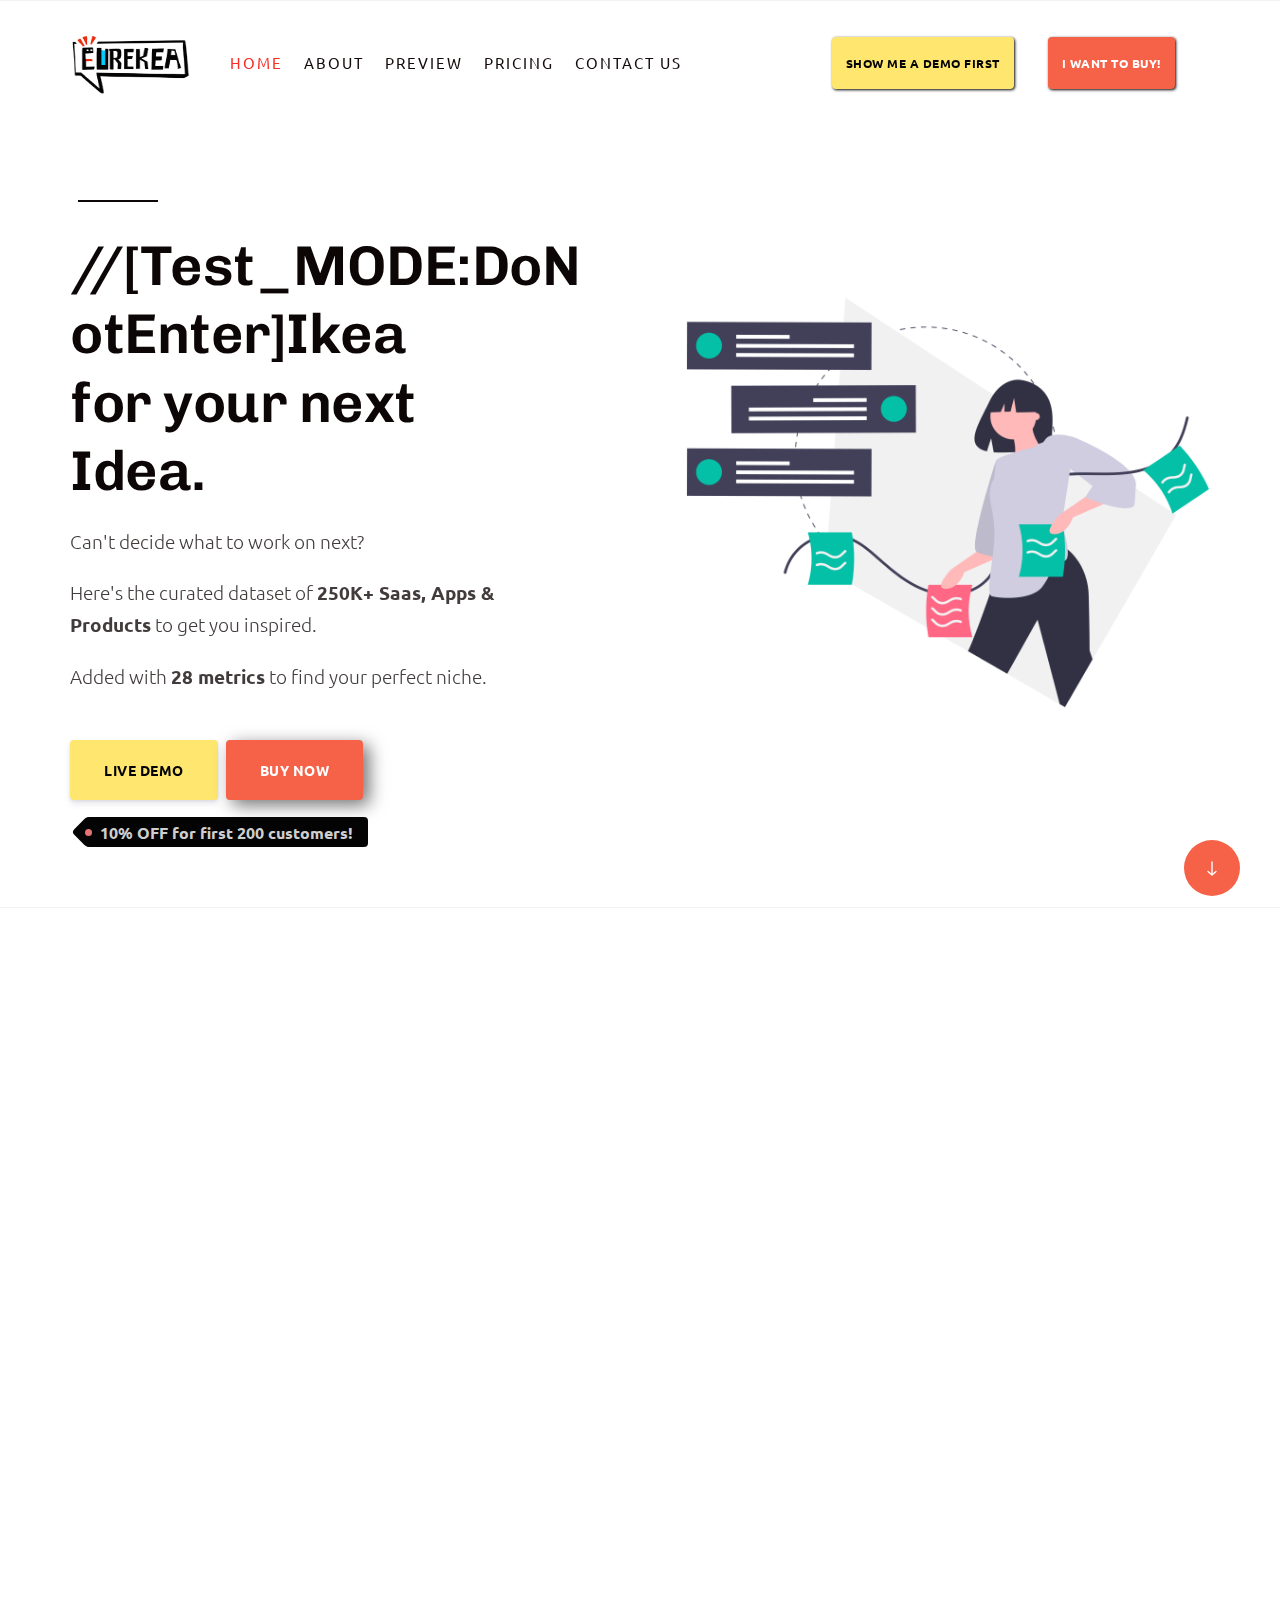
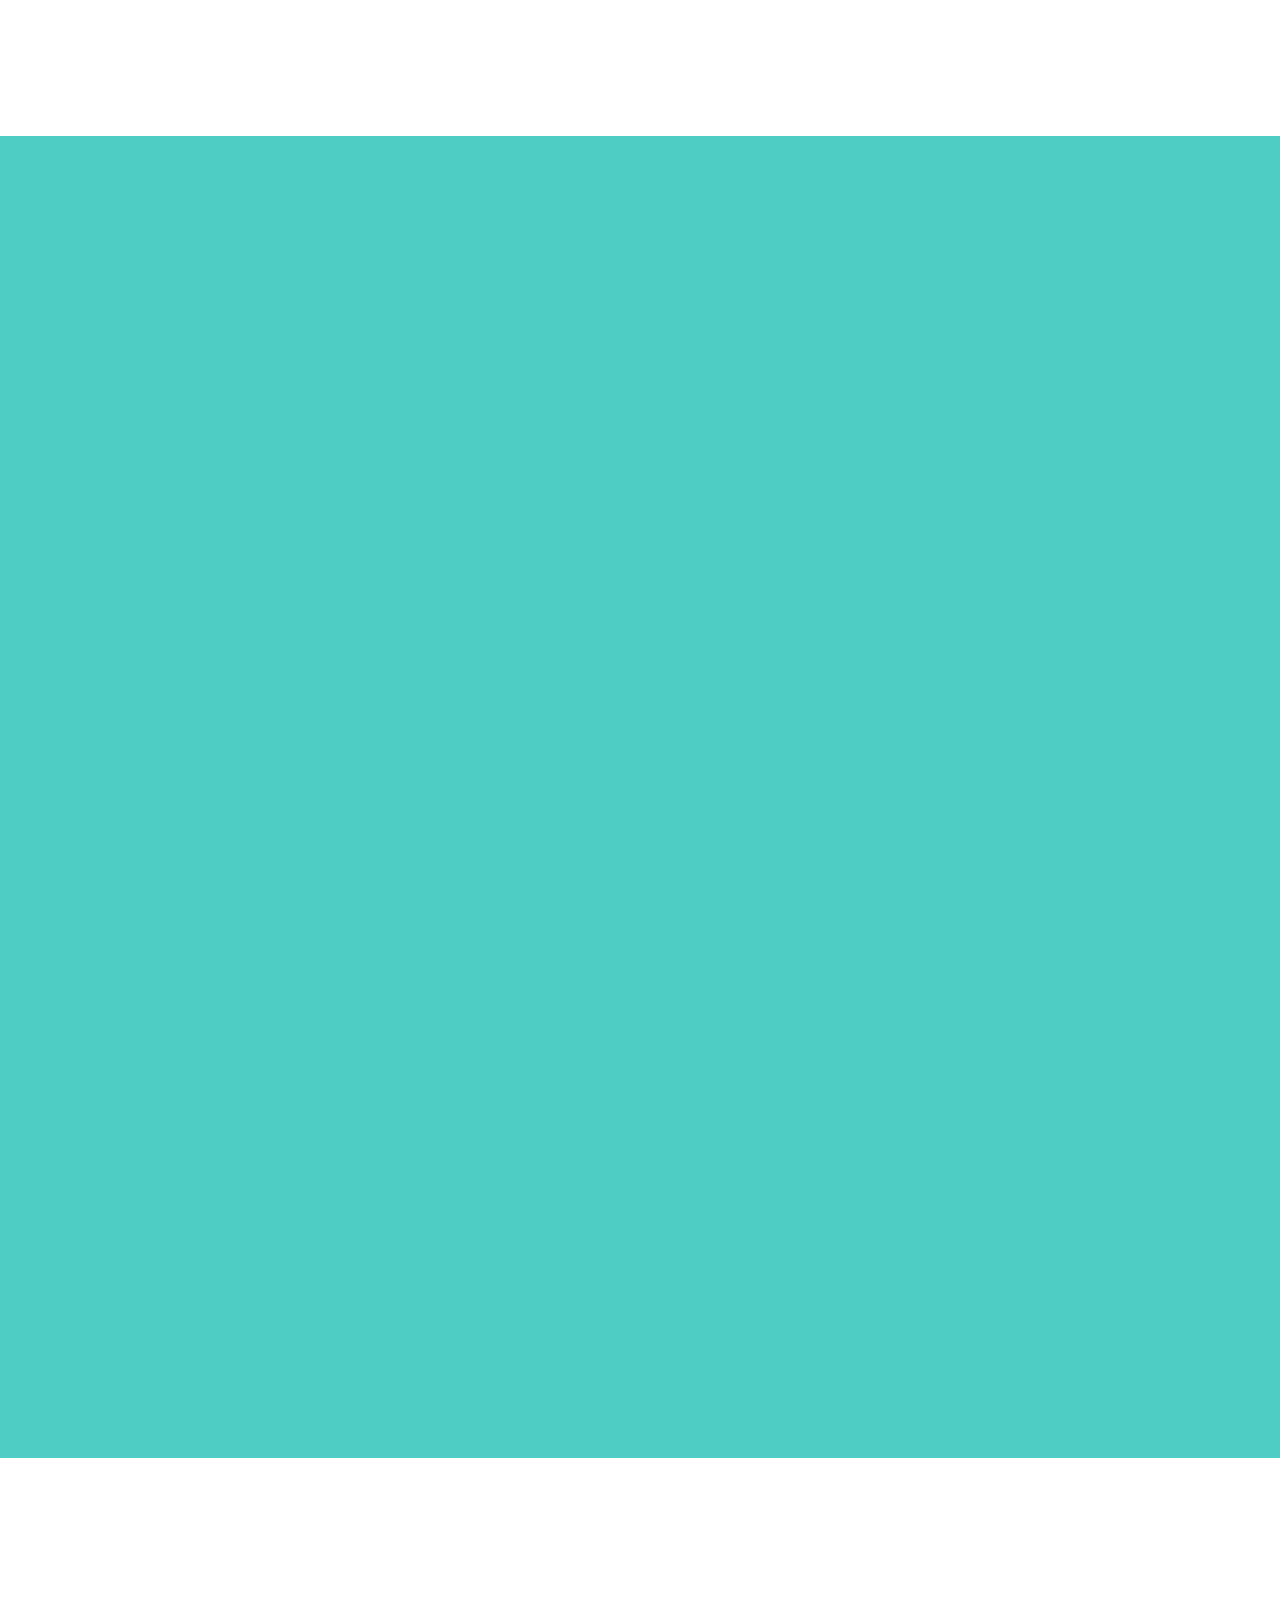
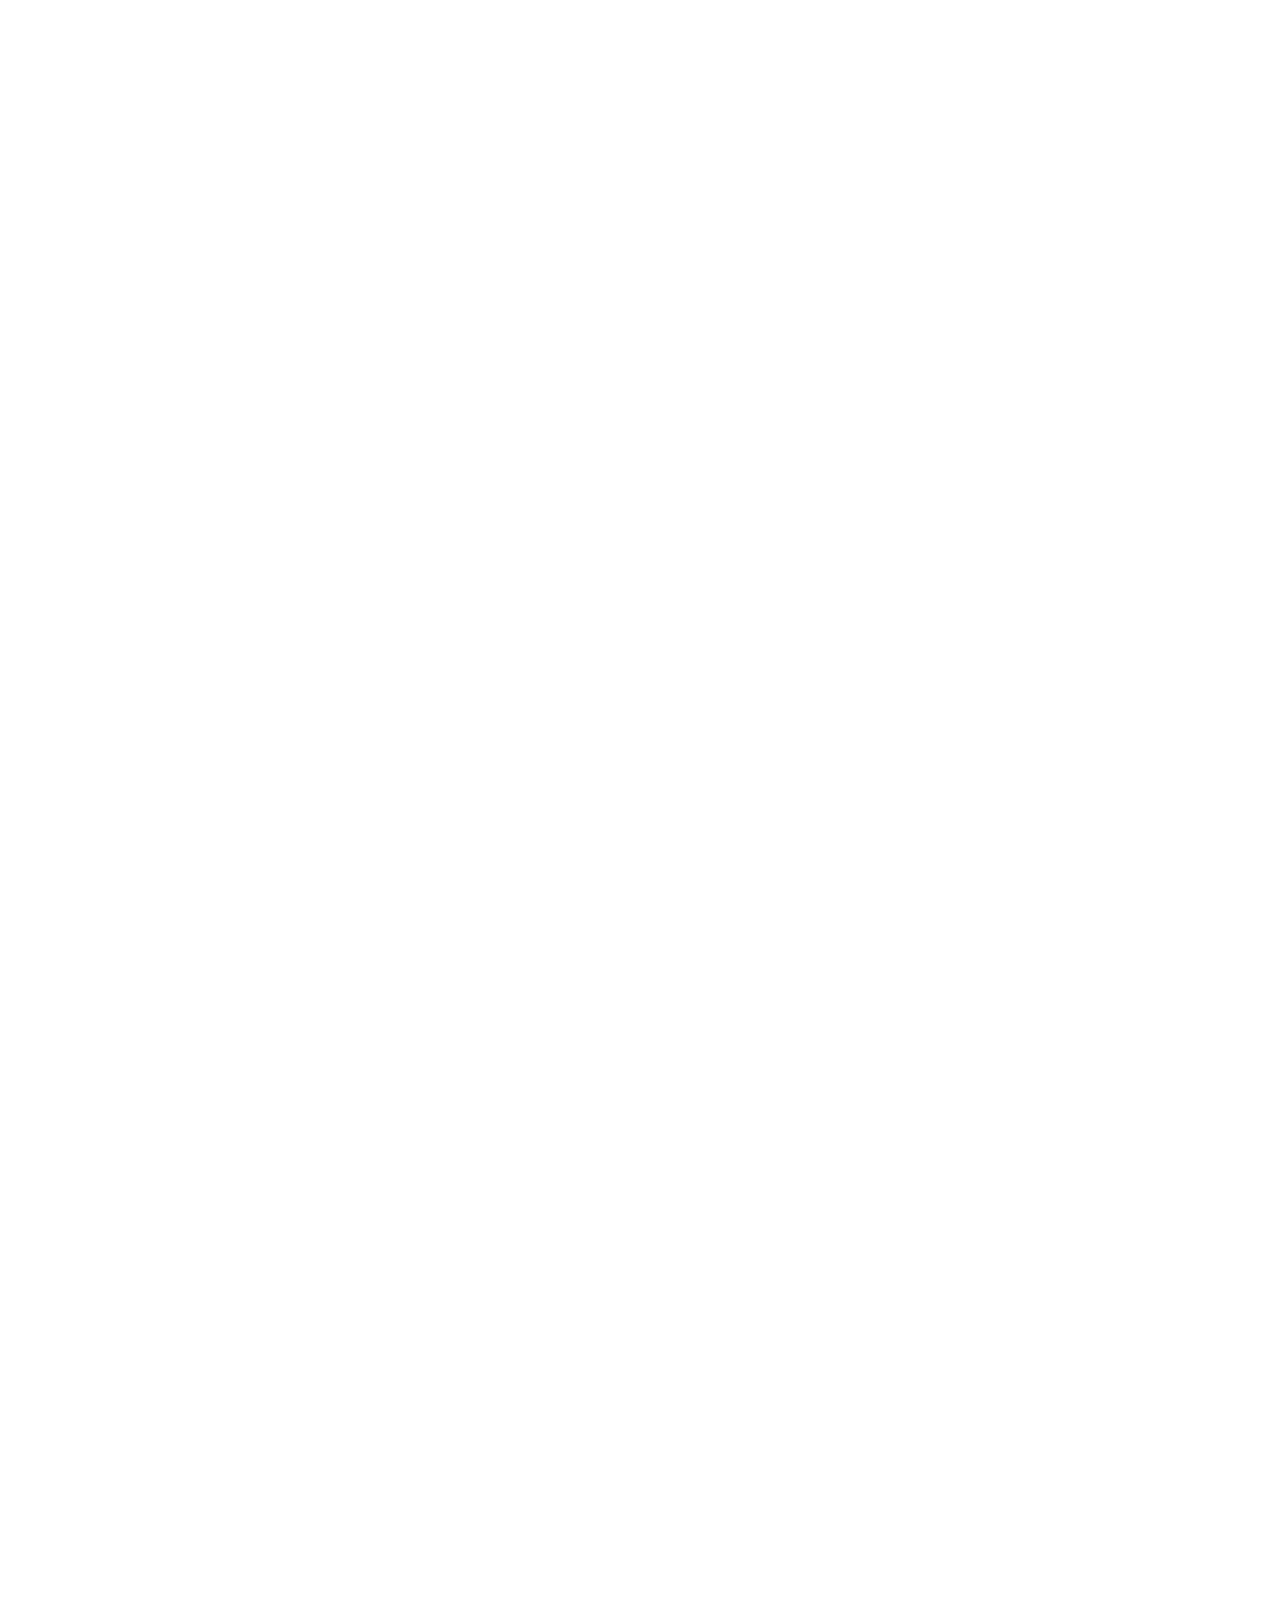
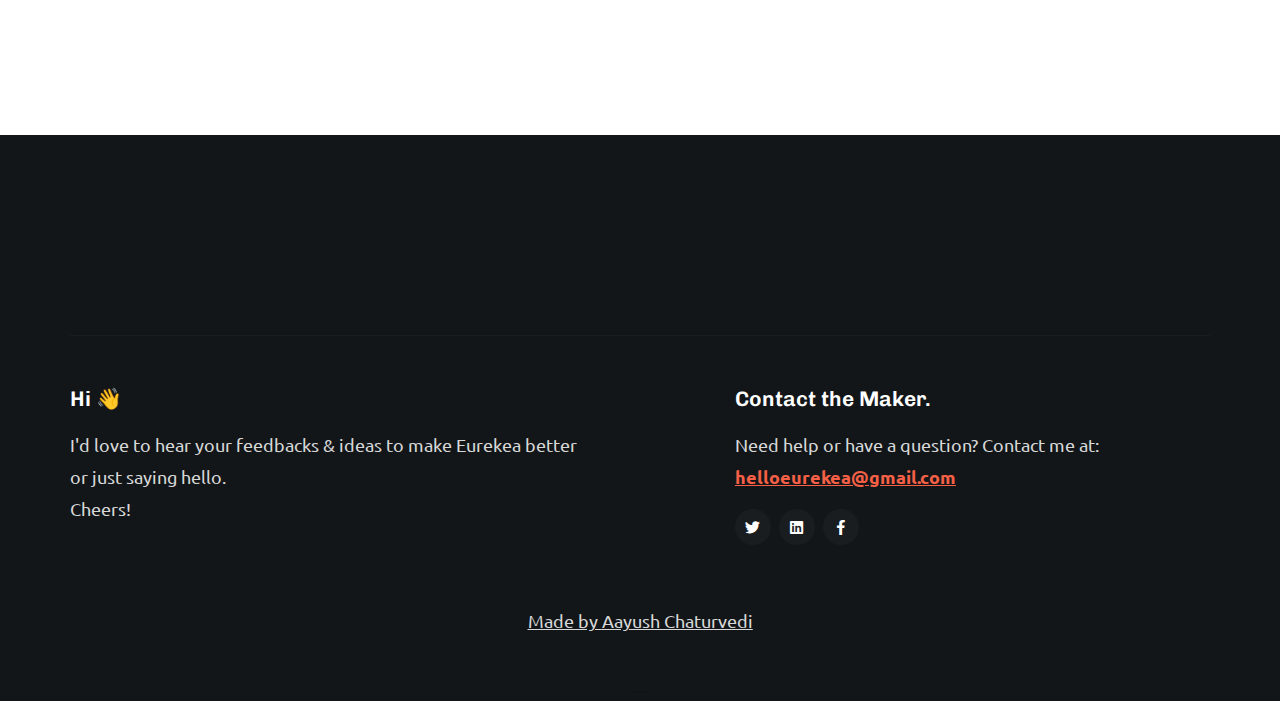
==== commit c217aedd: "Updated support email" ====
--- a/index.html
+++ b/index.html
@@ -6612,7 +6612,7 @@
 
                         <p class="footer_p">
                         Need help or have a question? Contact me at: <br>
-                        <a href="mailto:eurekeaa@gmail.com" class="footer__mail-link">eurekeaa@gmail.com</a>
+                        <a href="mailto:helloeurekea@gmail.com" class="footer__mail-link">helloeurekea@gmail.com</a>
                         </p>
                         <ul class="footer__social">
                             <li><a href="https://twitter.com/aayush4vedi"><i class="fab fa-twitter" aria-hidden="true"></i></a></li>
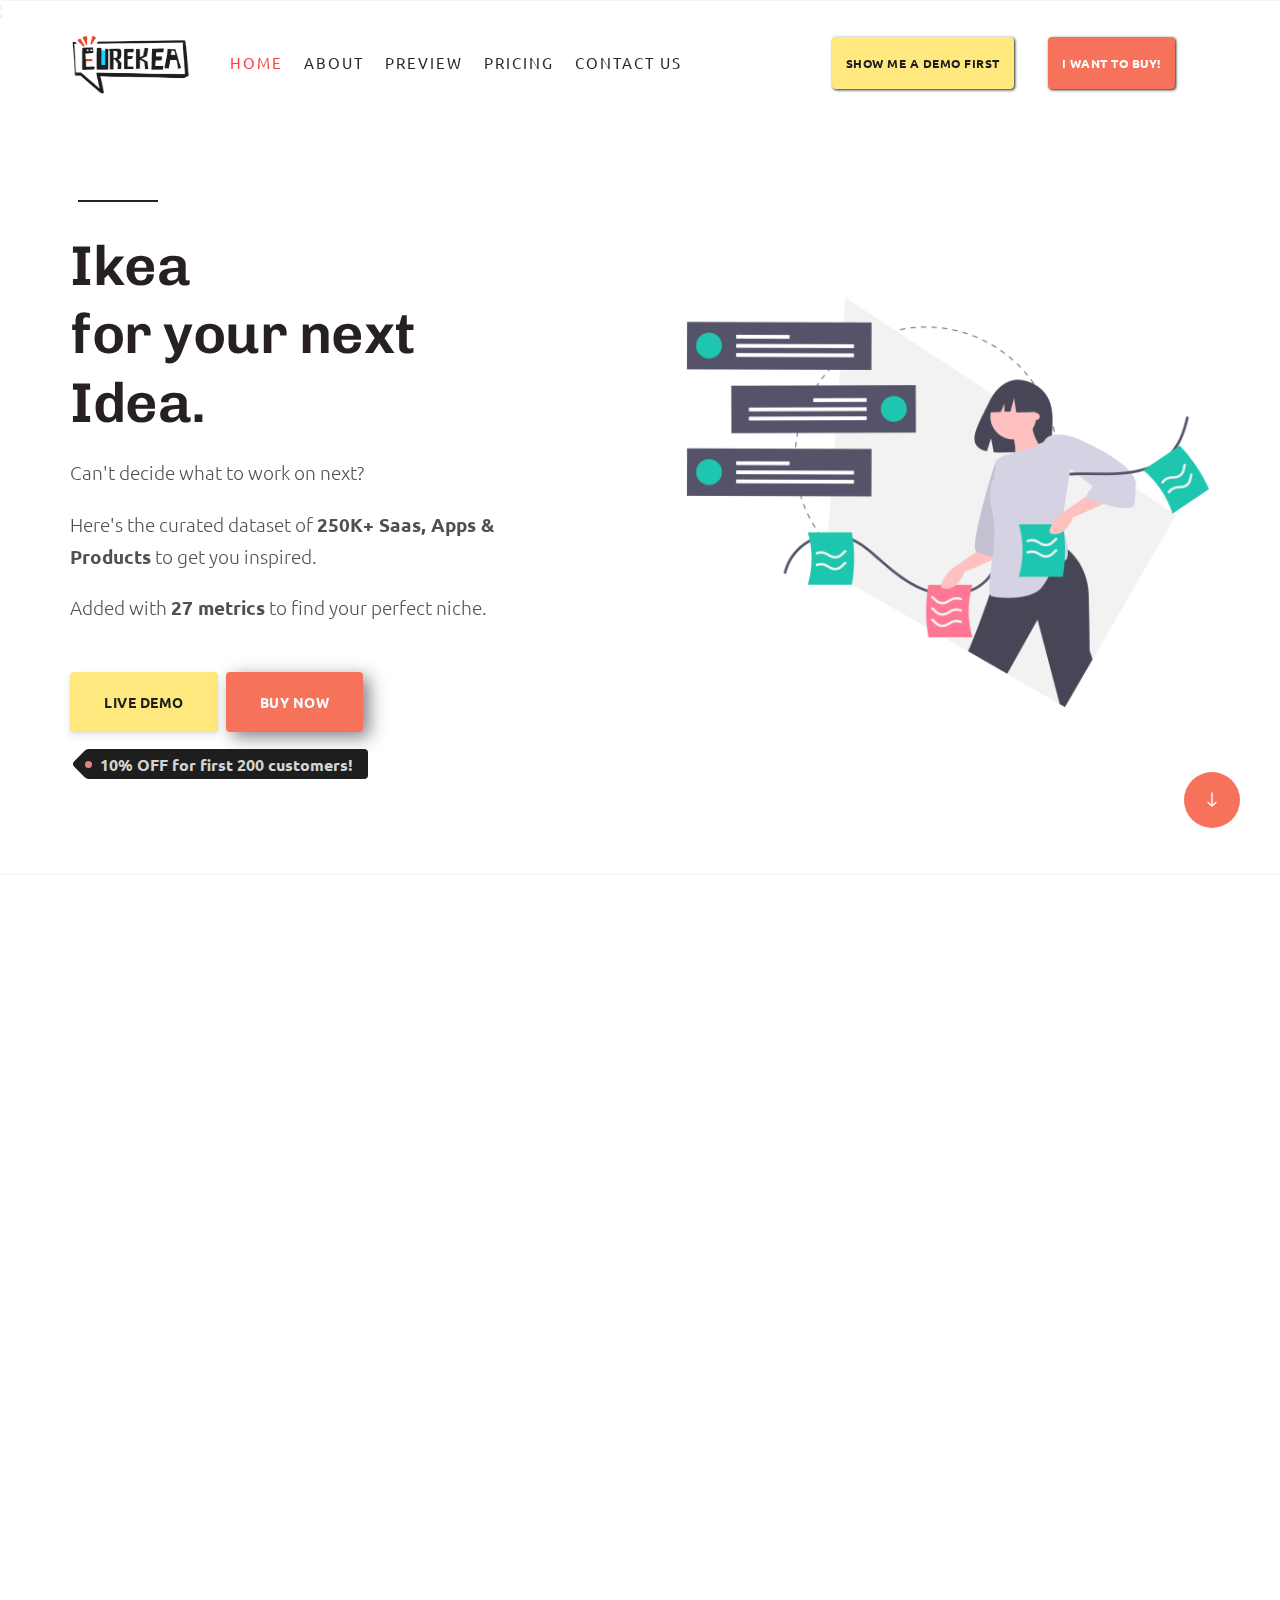
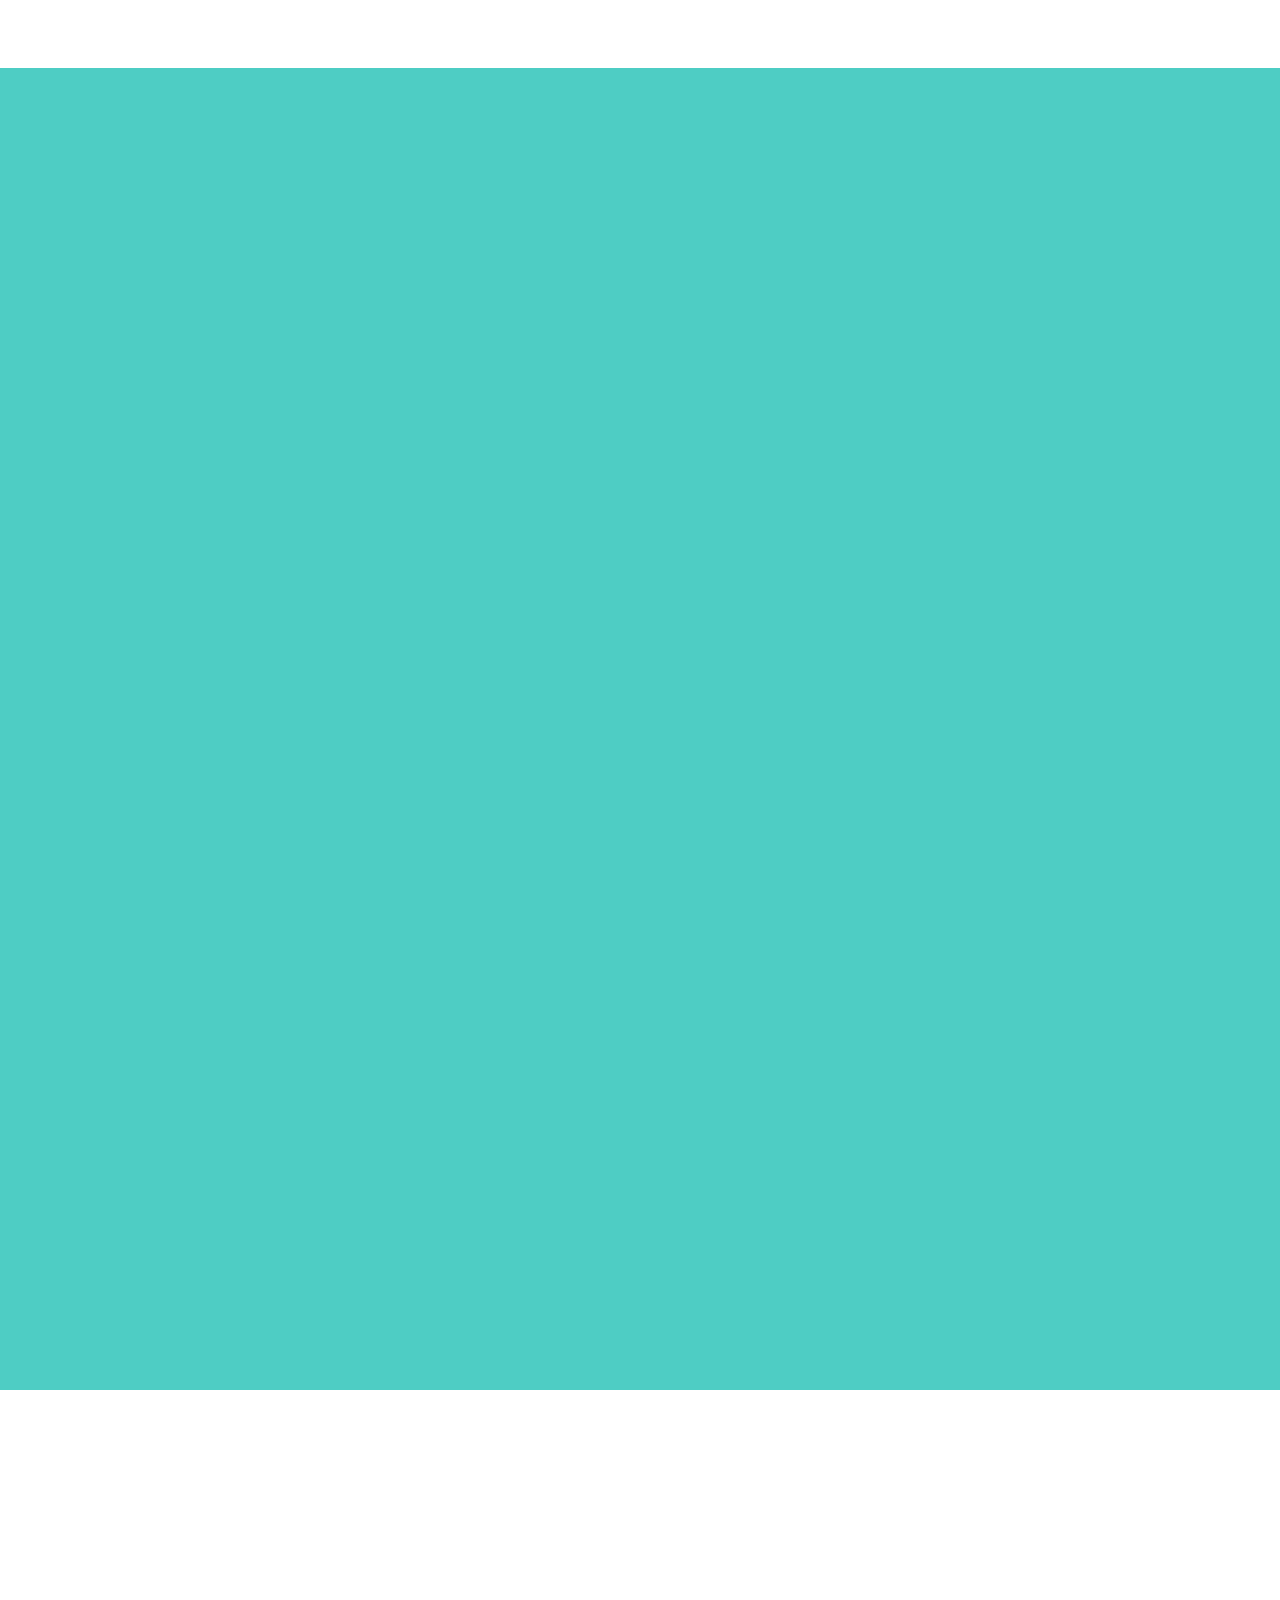
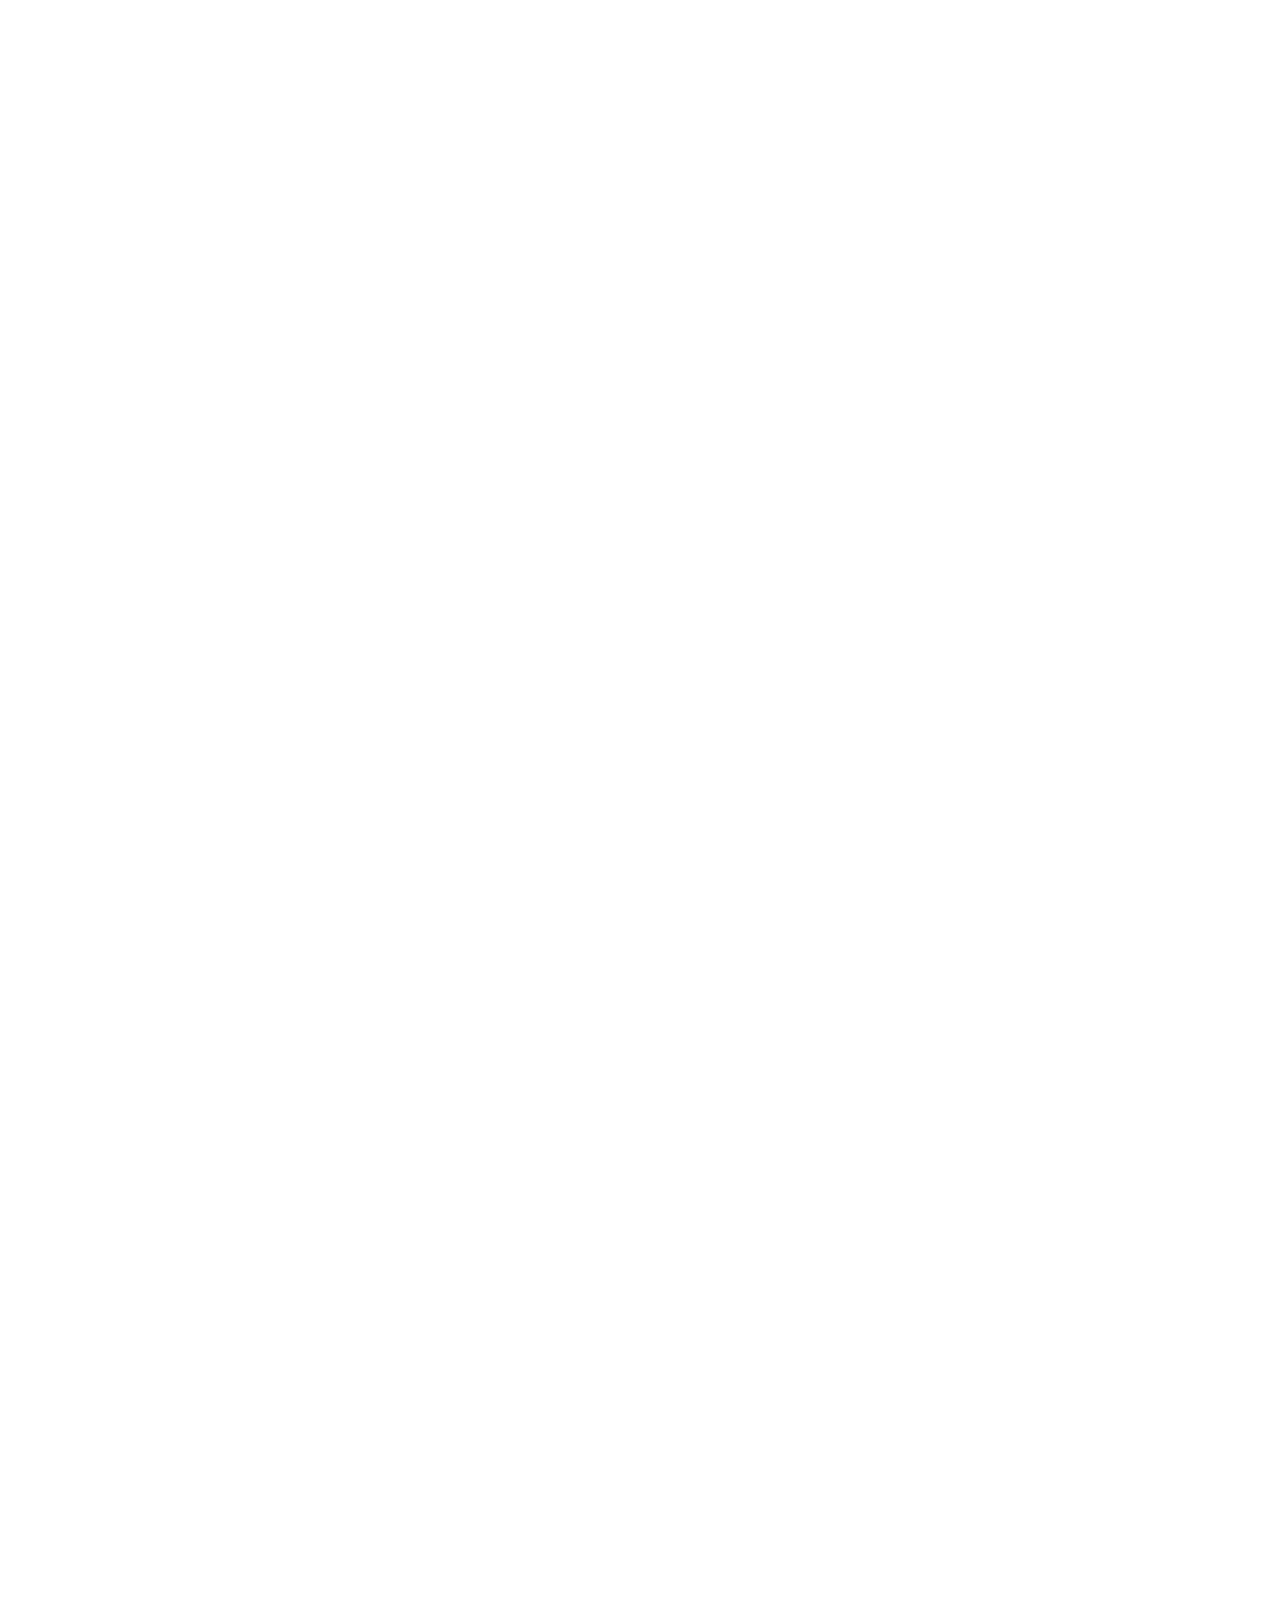
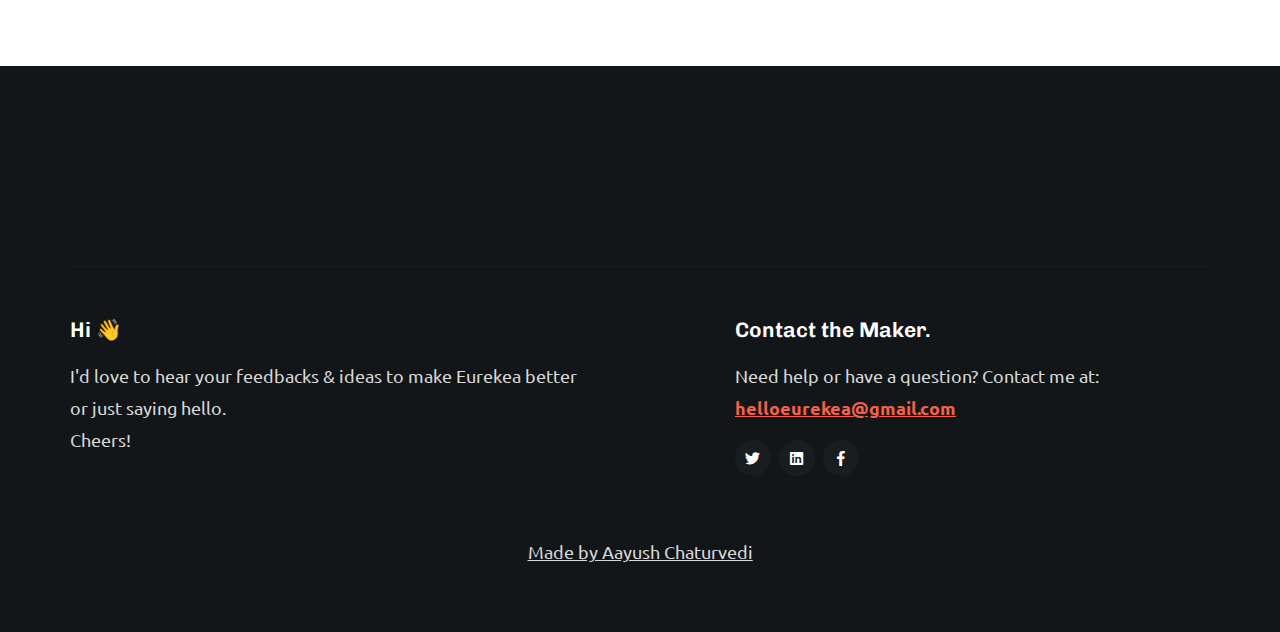
==== commit f6abc1a4: "Going live @2020-01-02:22-48" ====
--- a/index.html
+++ b/index.html
@@ -120,7 +120,7 @@
             <div class="row home-content__main">
                 <div class="home-content__left">
                     <h1>
-                        //[Test_MODE:DoNotEnter]Ikea <br>for your next <br>Idea.
+                        Ikea <br>for your next <br>Idea.
                     </h1>
                     <h3>
                         Can't decide what to work on next?<br>
@@ -129,7 +129,7 @@
                         Here's the curated dataset of <b>250K+ Saas, Apps & Products</b> to get you inspired.
                     </h3>
                     <h3>
-                        Added with <b>28 metrics</b> to find your perfect niche.
+                        Added with <b>27 metrics</b> to find your perfect niche.
                     </h3>
                         <br>
                     <div>
@@ -176,7 +176,6 @@
                 </p>
             </div>
         </div> <!-- end section-header -->
-        <!-- #TODO: change product count here too -->
         <div class="row wide about-desc" data-aos="fade-up">
 
             <div class="col-full slick-slider about-desc__slider">
@@ -184,25 +183,20 @@
                 <div class="about-desc__slide">
                     <h3 class="item-title">250000+ Products.</h3>
 
-                    Curated from multiple platforms:
+                    Curated from these platforms over the last decade:
                     
                     <img src="images/PH/Pixels/product-hunt-logo-horizontal-orange.png" alt="ProductHunt" style="height:8rem;margin-left:-1.5rem;">
                     <img src="images/google-play.png" alt="Google Play Store" style="height:5rem;">
                     <span>
-                        <strong style="font-size:16px;">(ProductHunt: 70K+ & PlayStore: 180K+)</strong>
-                    <!-- <ul>  TODO: change this count
-                        <li>ProductHunt</li>
-                        <li>Google Play Store</li> 
-                        <li>App Store</li>
-                    </ul> -->
+                        <!-- <strong style="font-size:16px;">(ProductHunt: 70K & PlayStore: 180K+)</strong> -->
                     </span>
                 </div>   
                 
                 <div class="about-desc__slide">
                     <h3 class="item-title">It's A Match!</h3>
                     <p>
-                        28 useful data points to filter products on your domain of interest. I've shown just 3 of them in <a href="#demo">demo</a>.
-                        <b>Data formats of your choice:</b><br>CSV, XLSX, Json, XML. 
+                        27 useful data points to filter products on your domain of interest. I've shown just 3 of them in <a href="#demo">demo</a>.
+                        <b>Data formats of your choice:</b><br>CSV, Json, XML. 
                     </p>
                 </div>   
                 <div class="about-desc__slide">
@@ -240,7 +234,7 @@
                     Demo.
                 </h1>
                 <p class="lead">
-                    Here are 3 of the 28 available filters.<br>
+                    Here are 3 of the 27 available filters.<br>
                     Go ahead, fetch your personalized insights from the sample dataset.
                 </p>
             </div>
@@ -6340,25 +6334,7 @@
         
         <br>
         <div class="row section-header align-center" data-aos="fade-up">
-            <span style="margin-top: 8px;"> <b>Note:</b>This is just a lightweight data snapshot.For detailed preview with all 28 metrices checkout <u><a target="_blank" href="https://docs.google.com/spreadsheets/d/e/2PACX-1vQDUgRvBKft5jK5IATGSkcoaRDmG1RbWQKFTvy_E4vGHU5-su5BBIMeadDKmzP25-g0PymR0g_i3hQs/pubhtml">this google spreadsheet</a></u></span>
-            <!-- <br><br><br> -->
-            <!-- <div class="col-full">
-                <h1 class="display-1">
-                    Data.describe()
-                </h1>
-                <p class="lead" style="color: #000000;">
-                    150,000 apps & 67,692 SaaS / Side Hustles<br>
-                    with 25+ metrices
-                </p>
-                <div class="row">
-                    <div class="col-six">
-                        <img src="images/hero-bg.jpg"/>
-                    </div>
-                    <div class="col-six">
-                        <h2>Write about data.describe</h2>
-                    </div>
-                </div> -->
-
+            <span style="margin-top: 8px;"> <b>Note:</b>This is just a lightweight data snapshot.For detailed preview with all 27 metrices checkout <u><a target="_blank" href="https://docs.google.com/spreadsheets/d/e/2PACX-1vQDUgRvBKft5jK5IATGSkcoaRDmG1RbWQKFTvy_E4vGHU5-su5BBIMeadDKmzP25-g0PymR0g_i3hQs/pubhtml">this google spreadsheet</a></u></span>
             </div>
         </div>
 
@@ -6385,14 +6361,14 @@
                     </div>
                     <div class="item-plan__top-part">
                         <h3 class="item-plan__title">Static Dataset</h3>
-                        <p class="item-plan__price">$50</p>
+                        <p class="item-plan__price">$50 <s style="font-size: 3.5rem;color: #f38572;">$55</s></p>
                         <p class="item-plan__per">One Time Buy</p>
                     </div>
 
                     <div class="item-plan__bottom-part">
                         <ul class="item-plan__features">
-                            <li>Entire static dataset of 250K product's information(as of our last snapshot)</li>
-                            <li>All 28 metrics for insights</li>
+                            <li>Entire static dataset of 250K+ product's information(as of our last snapshot)</li>
+                            <li>All 27 metrics for insights</li>
                             <li >Get data in your chosen format</li>
                         </ul>
                         <ul class="item-plan__features_no">
@@ -6417,7 +6393,7 @@
                     <div class="item-plan__bottom-part">
                         <ul class="white_text_on_red item-plan__features">
                             <li>Fresh dataset of 50K products every month(no duplicates, ever)</li>
-                            <li>All 28 metrics for insights</li>
+                            <li>All 27 metrics for insights</li>
                             <li>Get data in your chosen format</li>
                             <li>Access to data of products launched every month</li>
                             <li>Early access to our Idea Generator </li>
@@ -6550,10 +6526,10 @@
                     </label>
                     <input id='faq-b' type='checkbox'>
                     <label for='faq-b'>
-                      <p class="faq-heading">What exactly is in this 250K+ dataset?</p> <!-- TODO: update numbers here too -->
+                      <p class="faq-heading">What exactly is in this 250K+ dataset?</p> 
                       <div class='faq-arrow'></div>
-                        <p class="faq-text">This dataset contains 180K+ products launched on <strong>Google Play Store</strong> & 70K+ on <strong>ProductHunt</strong>.<br>These include all kind of prodcuts: Saas, Side-Hustles, Startups, Apps tagged with over <strong>200</strong> unique categories.
-                        Each product has 28 datapoints which can be used to get numerous insights from the data.
+                        <p class="faq-text">This dataset contains <strong>186712 products launched on Google Play Store</strong> and <strong>68033 on ProductHunt</strong> during last decade.<br>These include all kind of prodcuts: Saas, Side-Hustles, Startups, Apps tagged with over <strong>200</strong> unique categories.
+                        Each product has 27 datapoints which can be used to get numerous insights from the data.
                         </p>
                     </label>
                     <input id='faq-d' type='checkbox'>
@@ -6561,7 +6537,7 @@
                       <p class="faq-heading">What kind of analysis can be done from these datapoints?</p>
                       <div class='faq-arrow'></div>
                         <p class="faq-text">
-                            There are 28 unique datapoints for all the items. Here are the few analysis that could be done.Rest, as Hiro Hamada said- <strong>"The only limit is your imagination."</strong>
+                            There are 27 unique datapoints for all the items. Here are the few analysis that could be done.Rest, as Hiro Hamada said- <strong>"The only limit is your imagination."</strong>
                             <br>PS: No privacy violation was harmed in this.All the data is available in public.
                             <ul class="faq-ul">
                                 <li><strong>Populariy Analysis</strong> - <code>rating</code> <code>number_of_upvotes</code> <code>number_of_comments</code> <code>customerbase</code> <code>similar_products</code> <code>current_state</code> </li>
--- a/css/main.css
+++ b/css/main.css
@@ -4153,7 +4153,7 @@
 .s-footer .footer__mail-link:hover,
 .s-footer .footer__mail-link:focus,
 .s-footer .footer__mail-link:active {
-  color: #180707;
+  color: #4ECDC4;
 }
 
 .footer__bottom {
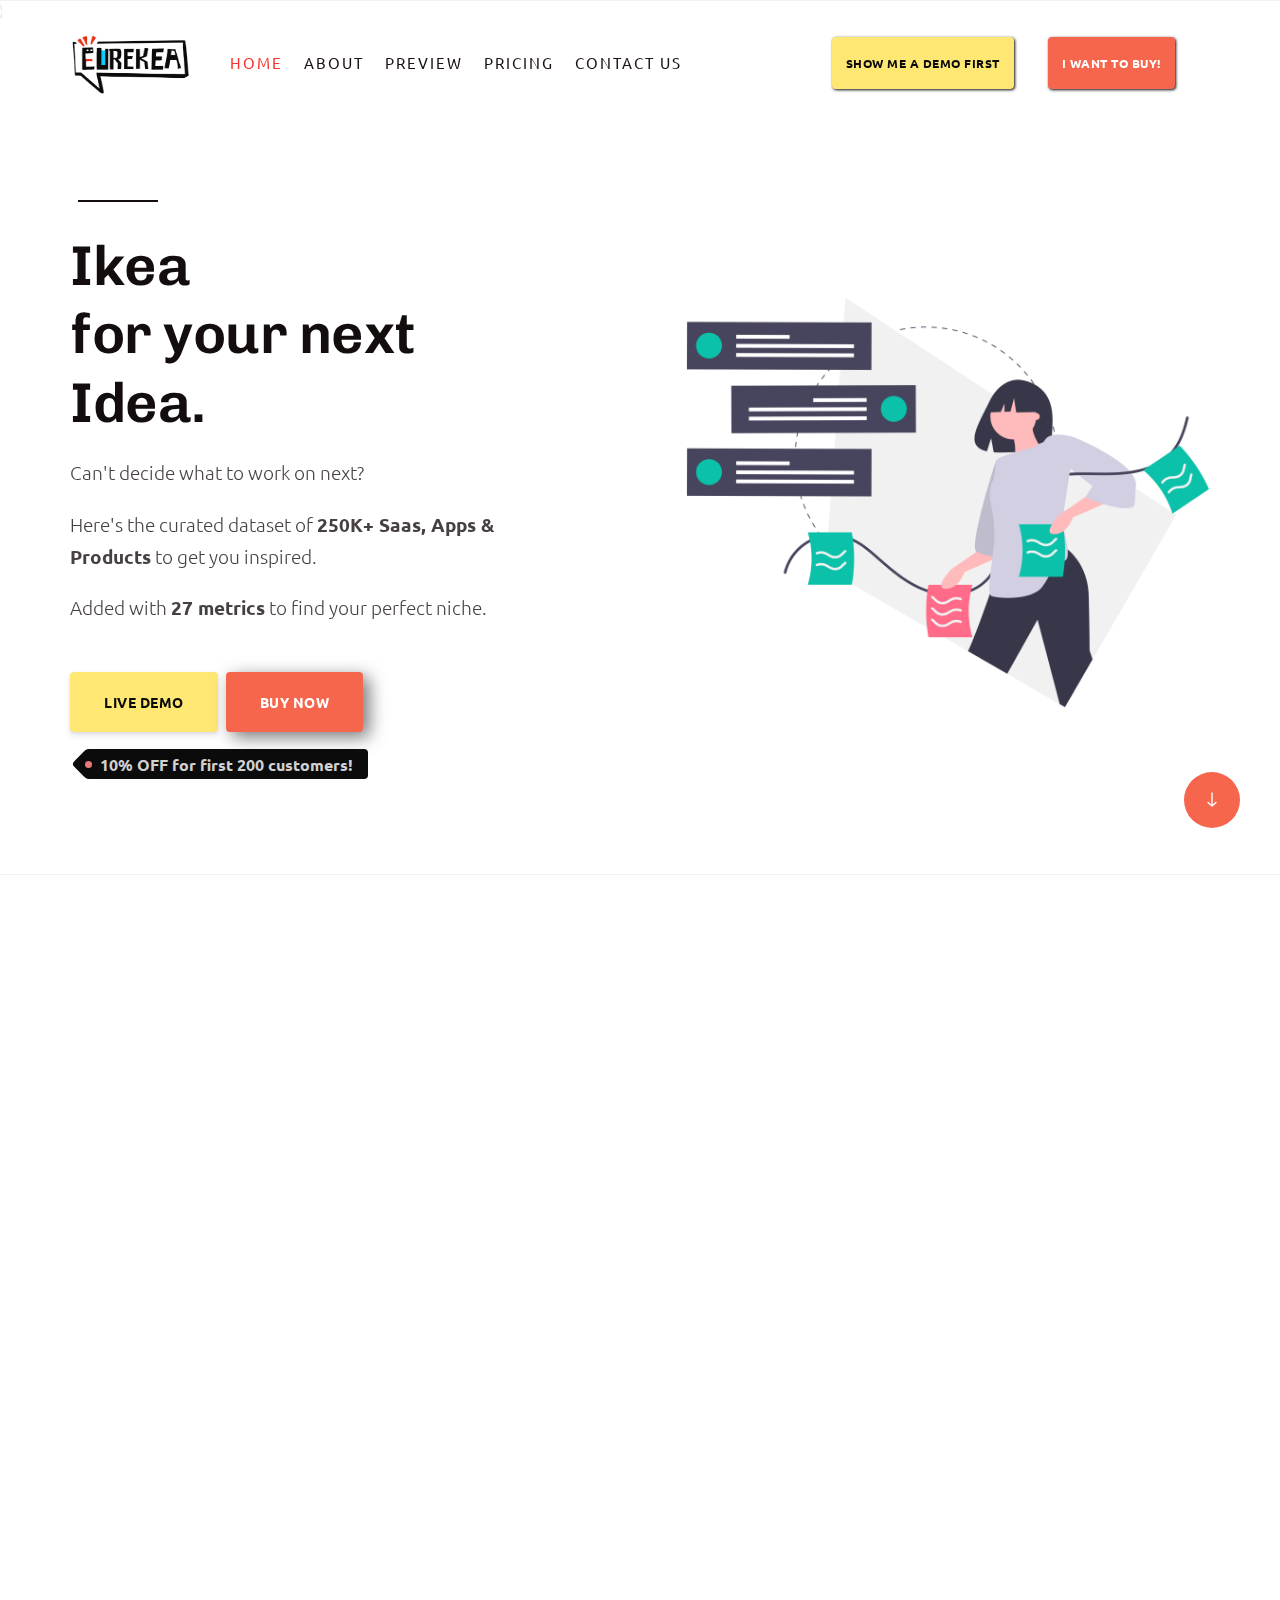
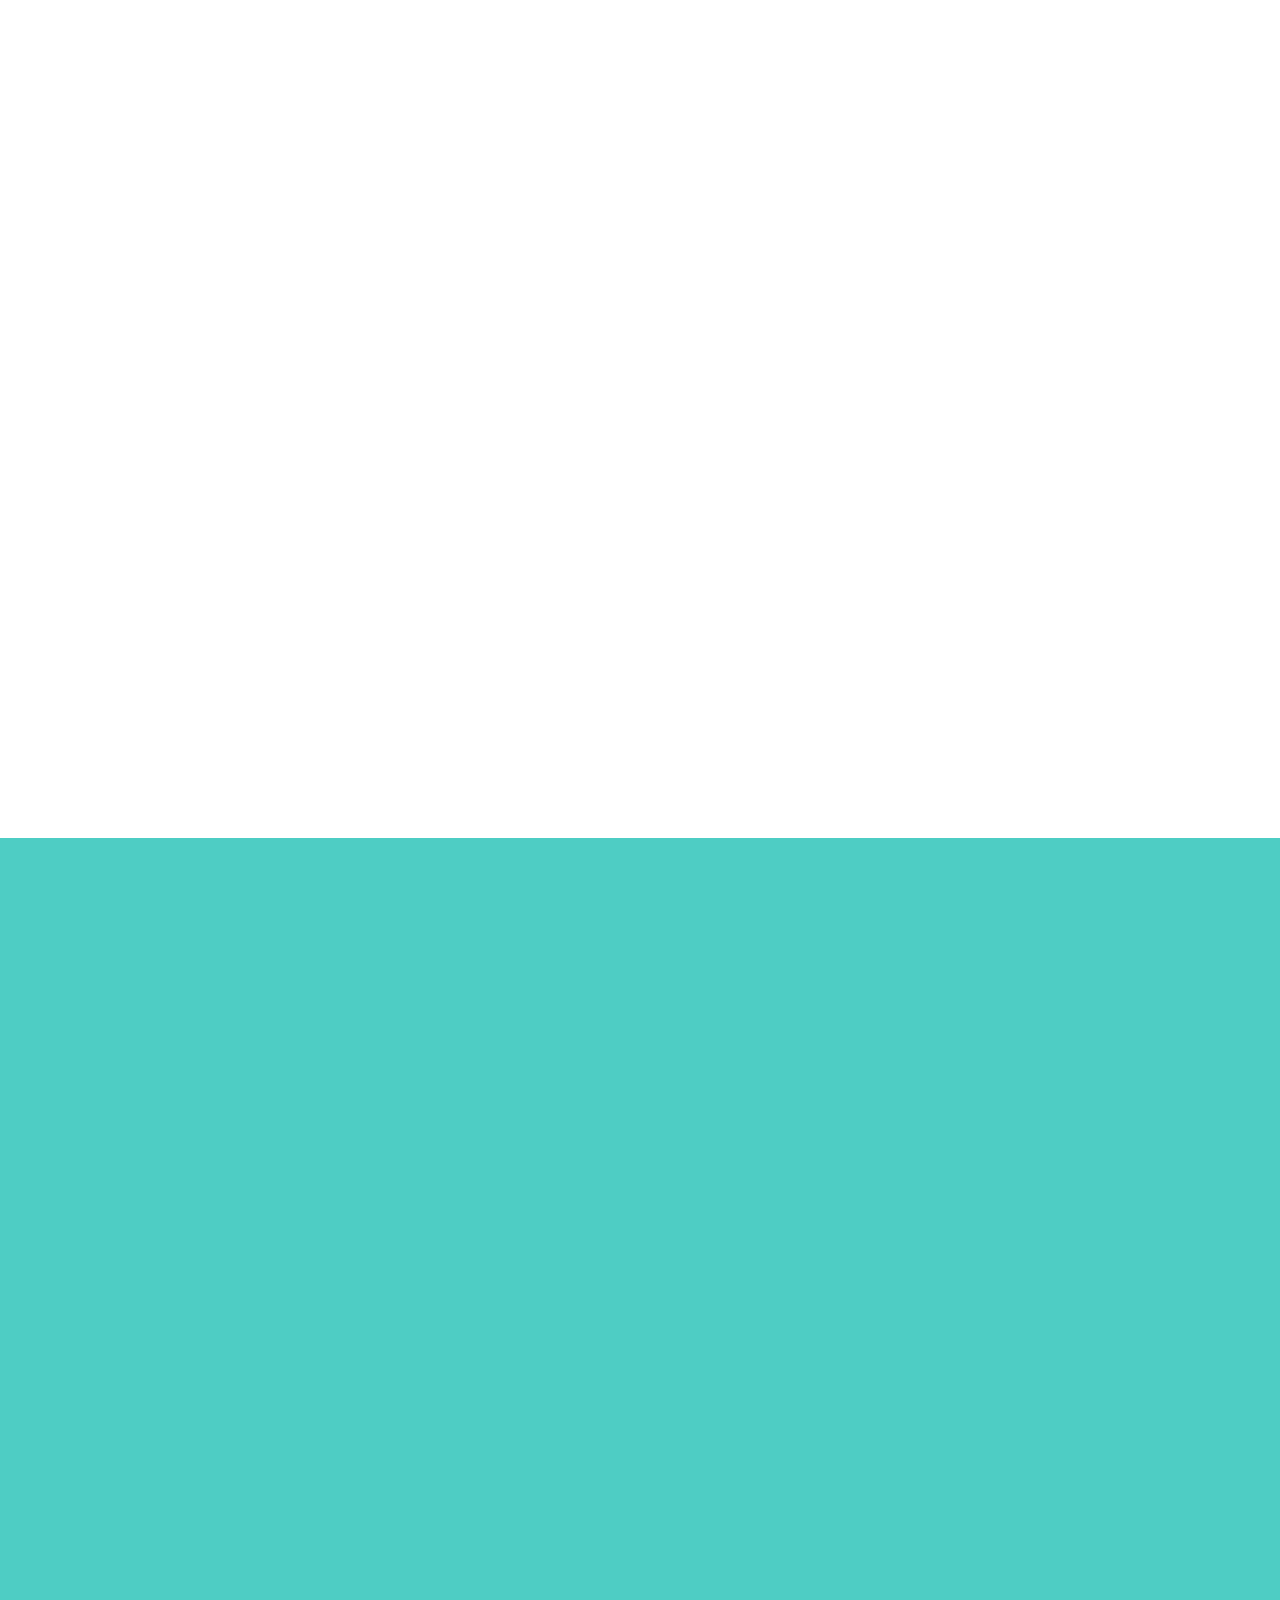
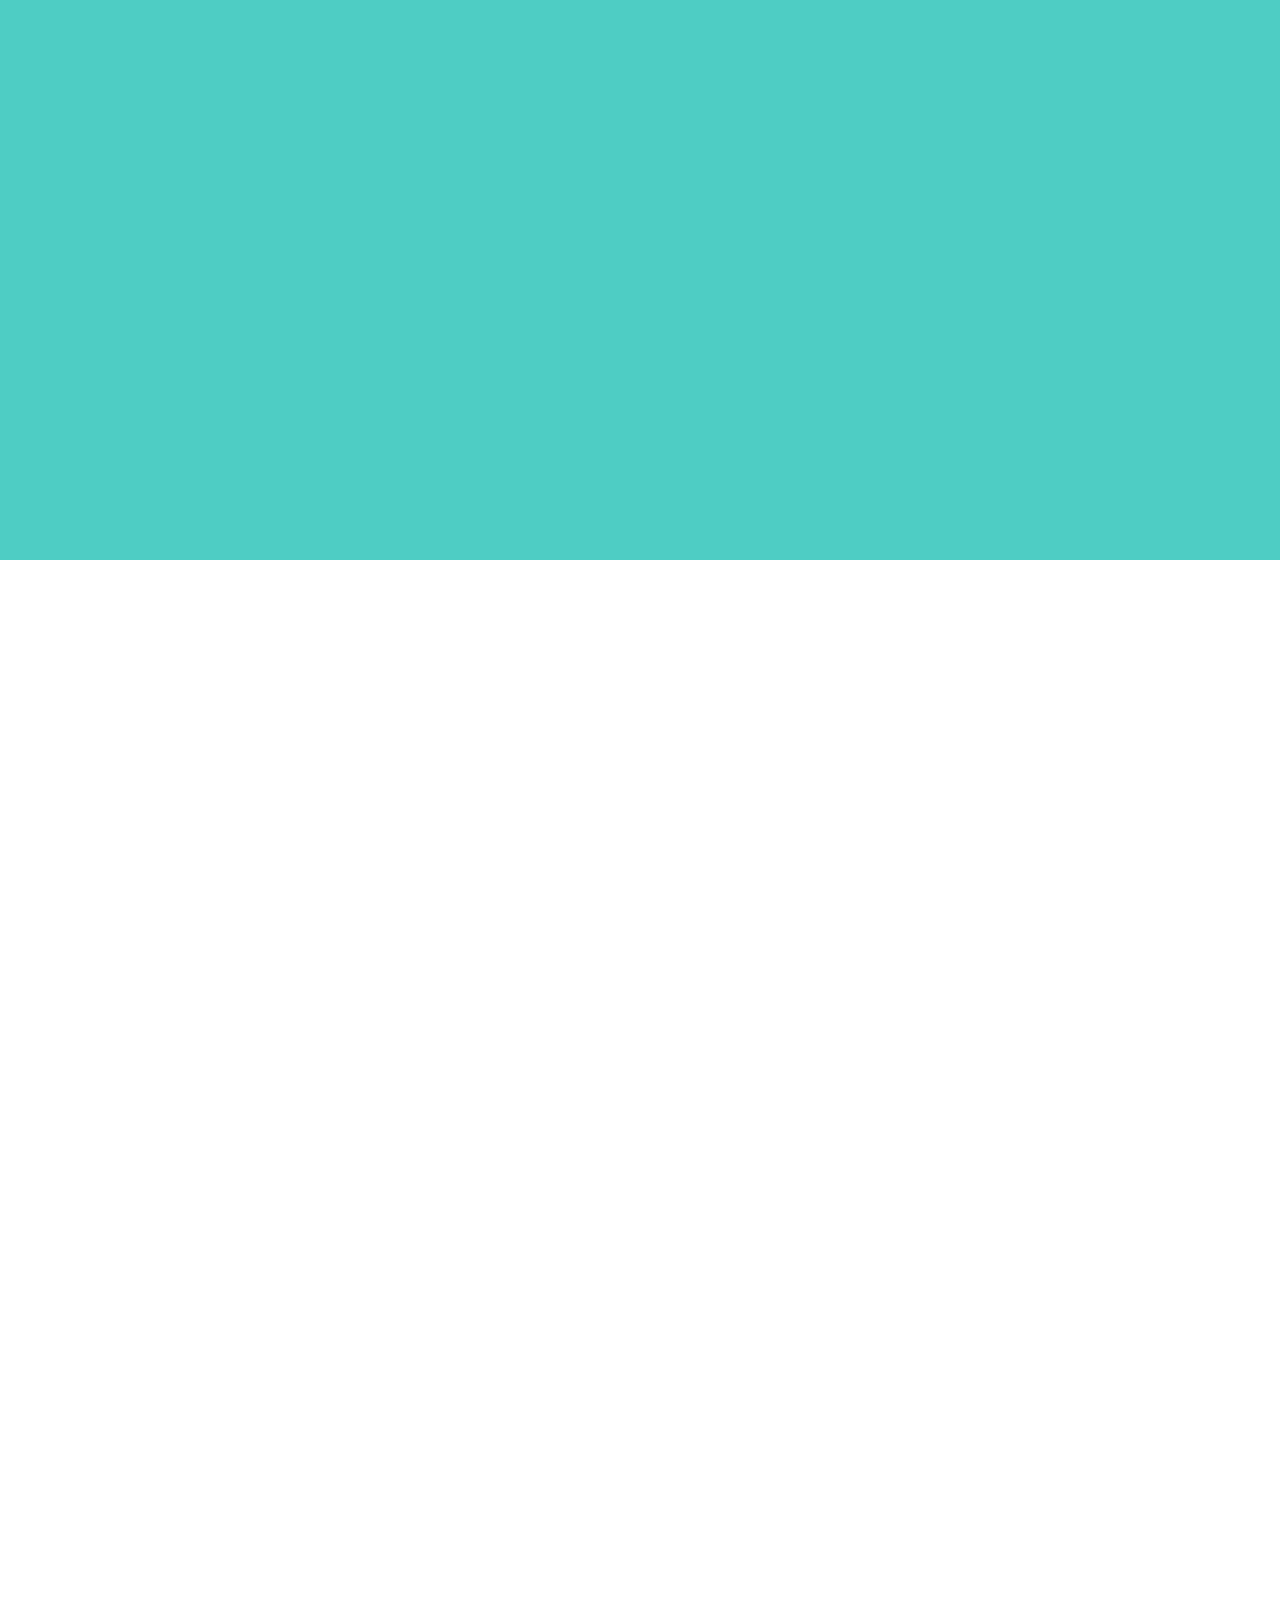
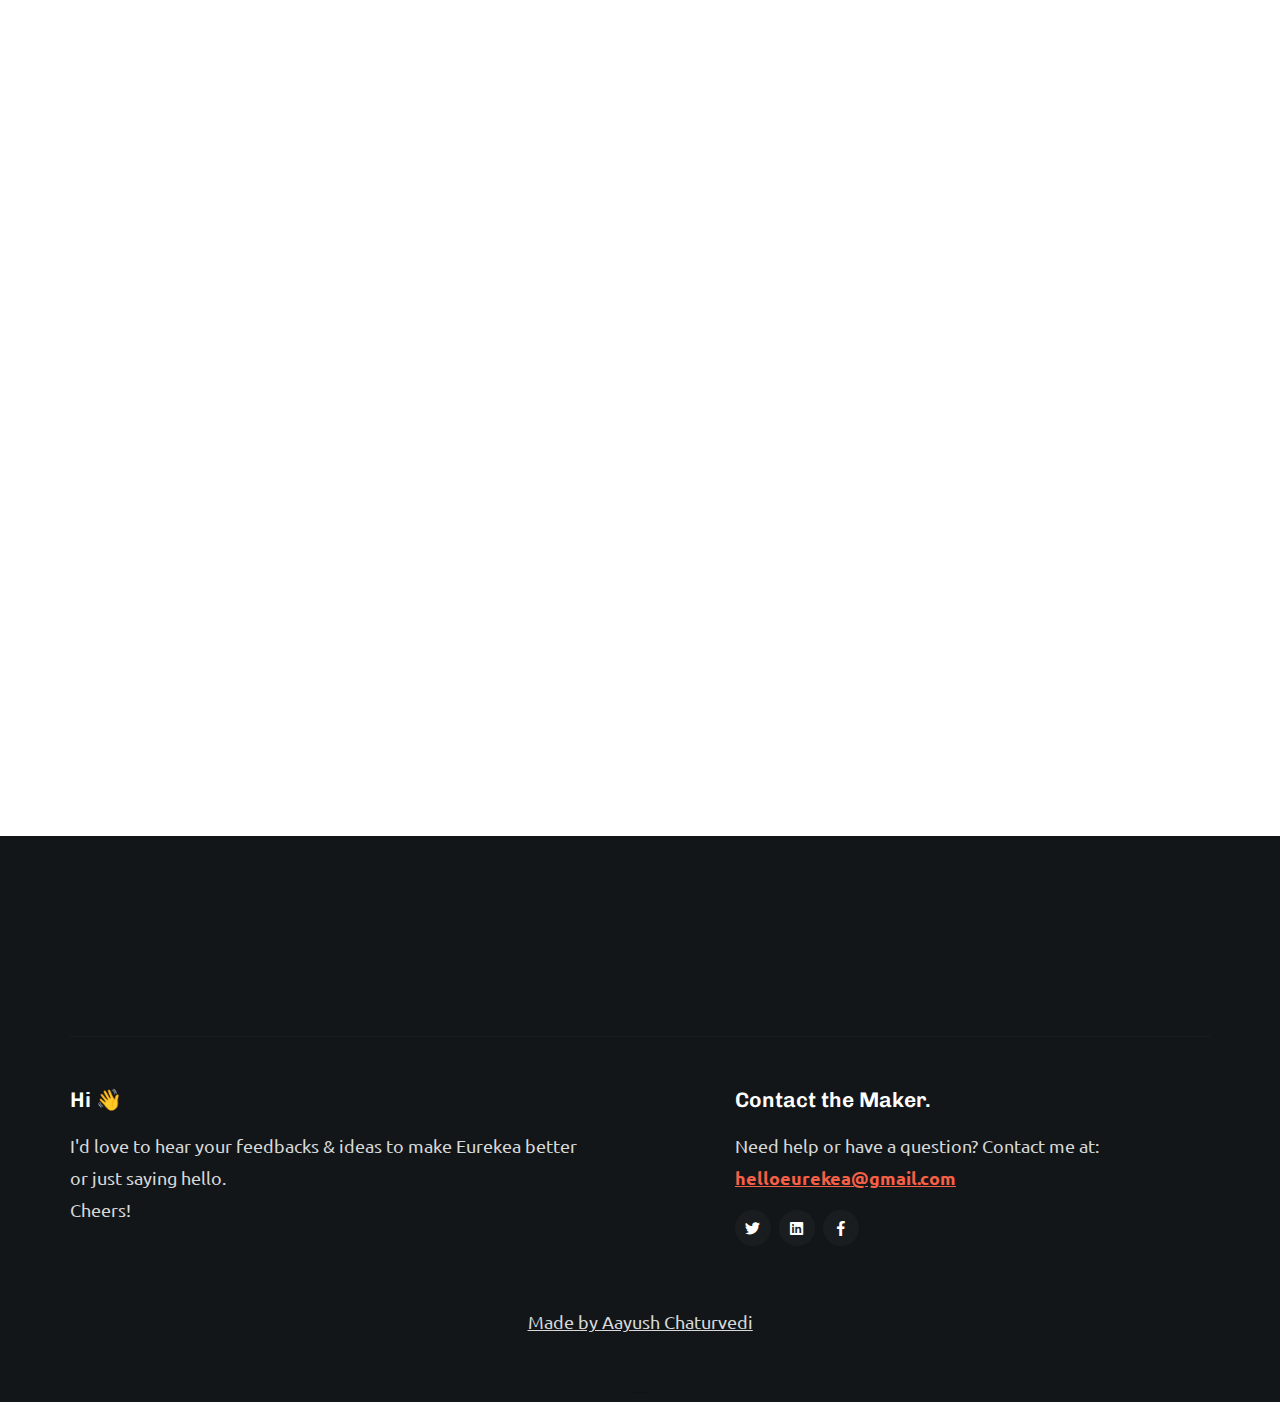
==== commit d1d5f693: "Added video on site" ====
--- a/index.html
+++ b/index.html
@@ -158,6 +158,15 @@
         </a> 
 
     </section> 
+
+    <!-- video
+    ================================================== -->
+    <section id="video" class="s-about target-section">
+        <!-- video section -->
+        <div class="col-full video-section align-center">
+           <iframe widht="500" height="445" class="vid-iframe" src="https://www.youtube.com/embed/5vhtLAU83Uk" frameborder="0" allowfullscreen></iframe>
+       </div>
+    </section>
 
     <!-- about
     ================================================== -->
--- a/css/main.css
+++ b/css/main.css
@@ -5235,4 +5235,46 @@
     }
 }
 
-
+/* ------------------------------------------------------------------- 
+ * ## video 
+ * ------------------------------------------------------------------- */
+
+
+ .video-section > iframe{
+  width: 60%;
+  min-height: 56.7rem;
+  position: relative;
+  top: 0;
+  left: 0;
+  border: 0; 
+}
+
+/* Tablets  */
+@media only screen 
+  and (min-device-width: 768px) 
+  and (max-device-width: 1024px) {
+    .video-section > iframe{
+      width: 90%;
+      min-height: 5rem;
+      max-height: 37.5rem;
+      position: relative;
+      top: 0;
+      left: 0;
+      border: 0; 
+    }
+}
+
+/* Phones */
+@media only screen 
+  and (min-device-width: 320px) 
+  and (max-device-width: 480px) {
+    .video-section > iframe{
+      width: 95%;
+      min-height: 5rem;
+      max-height: 21.3rem;
+      position: relative;
+      top: 0;
+      left: 0;
+      border: 0; 
+    }
+}
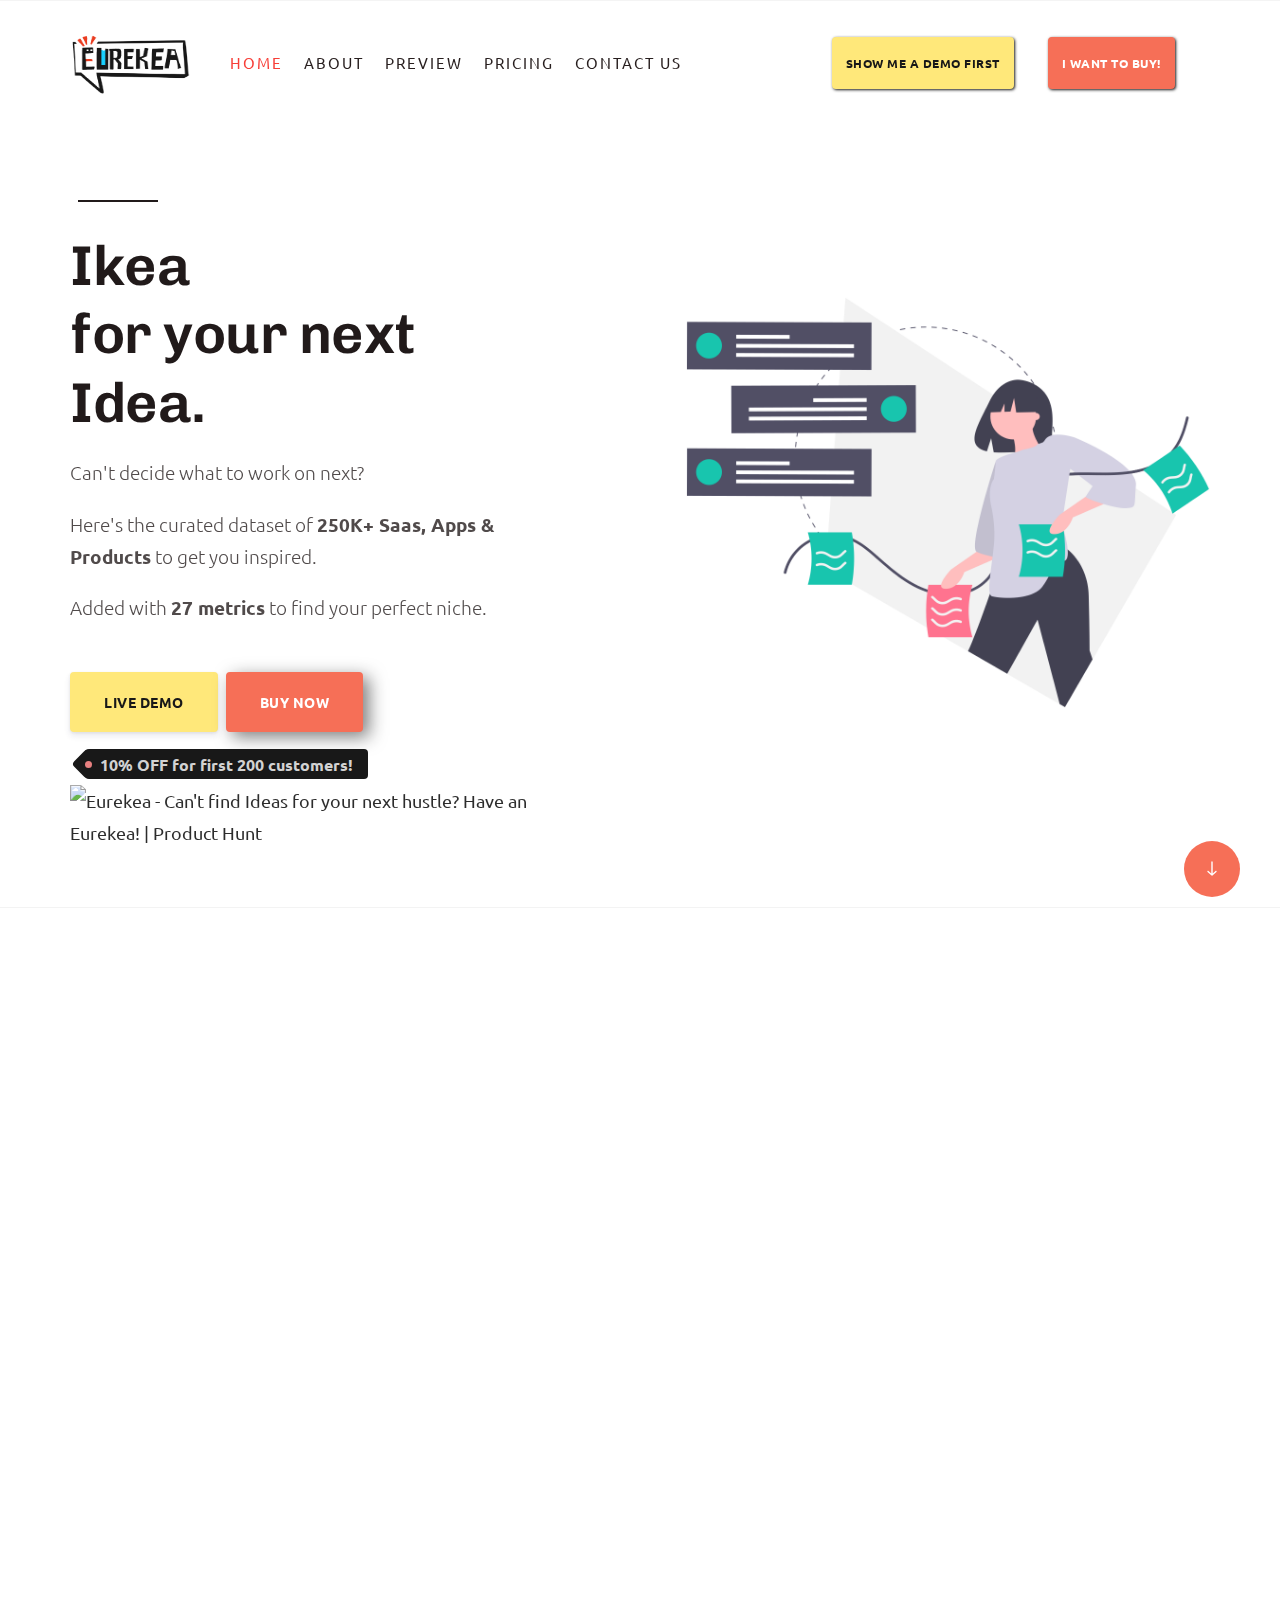
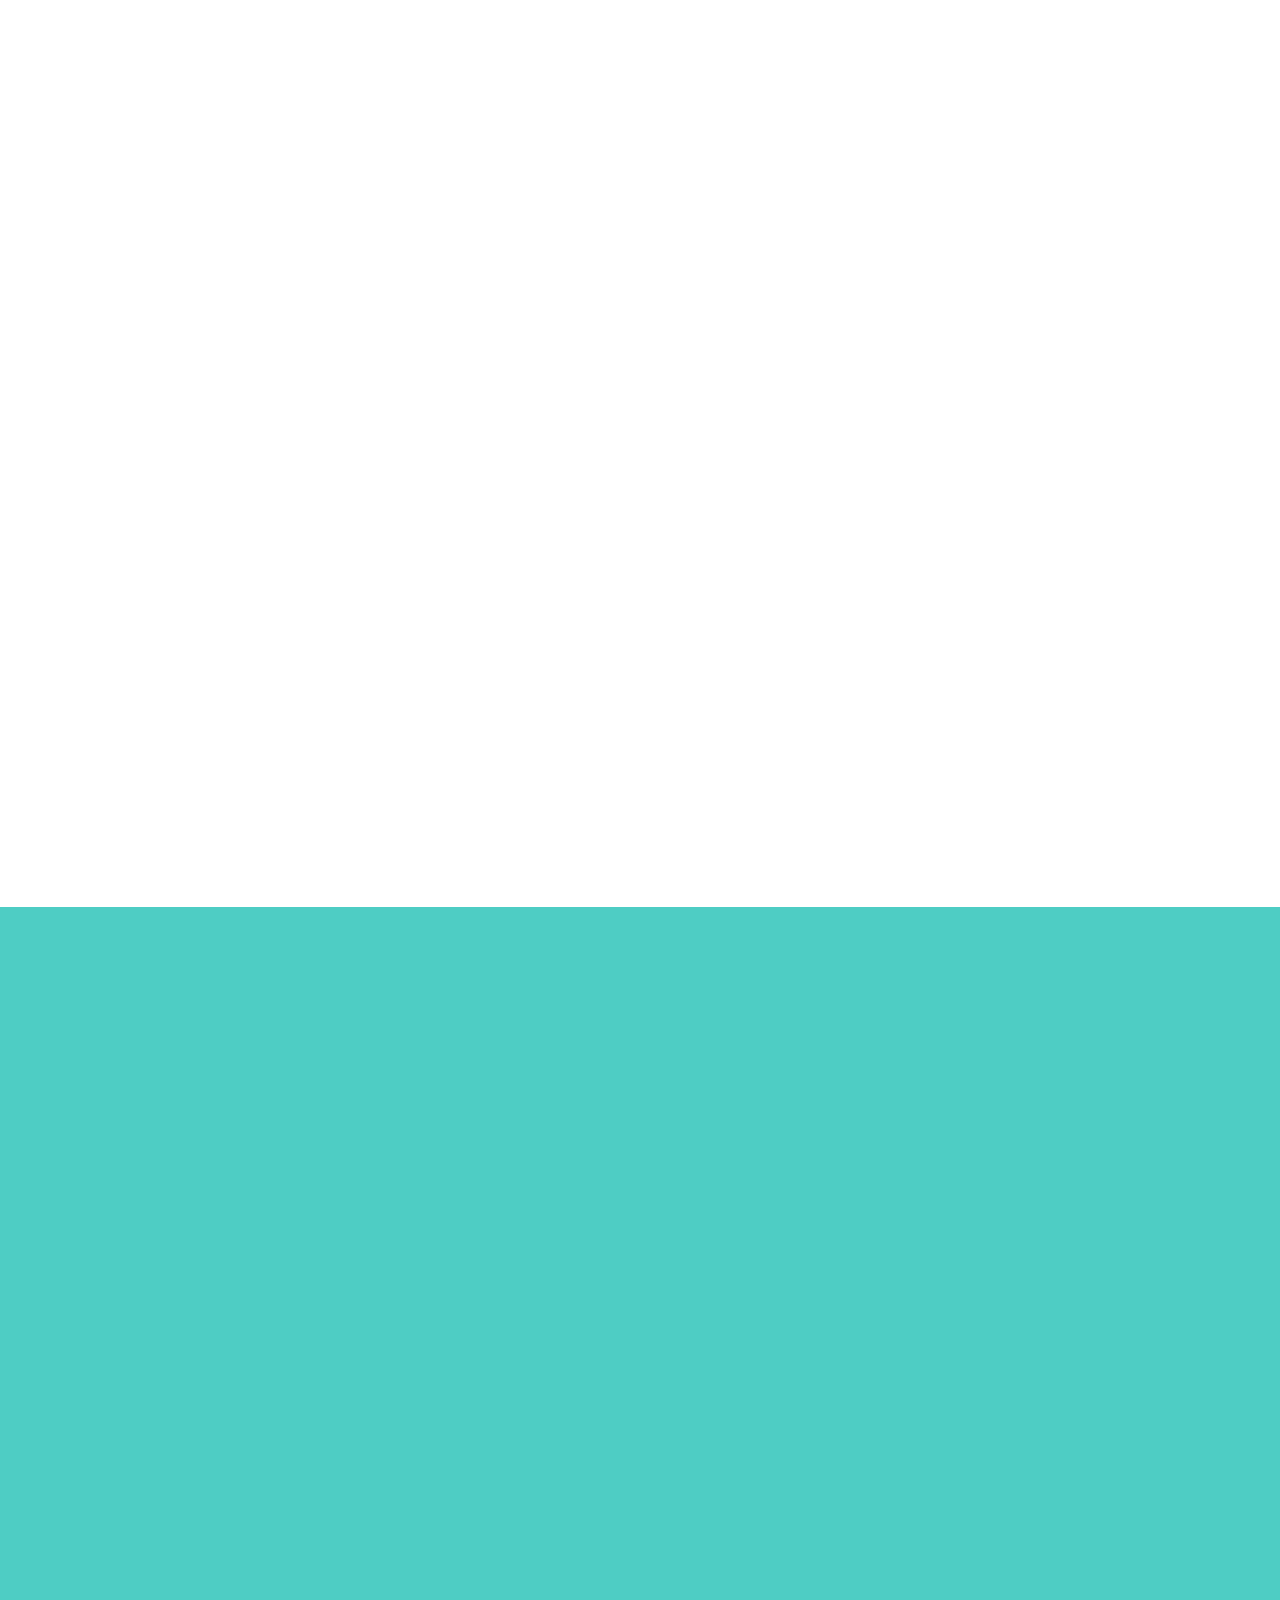
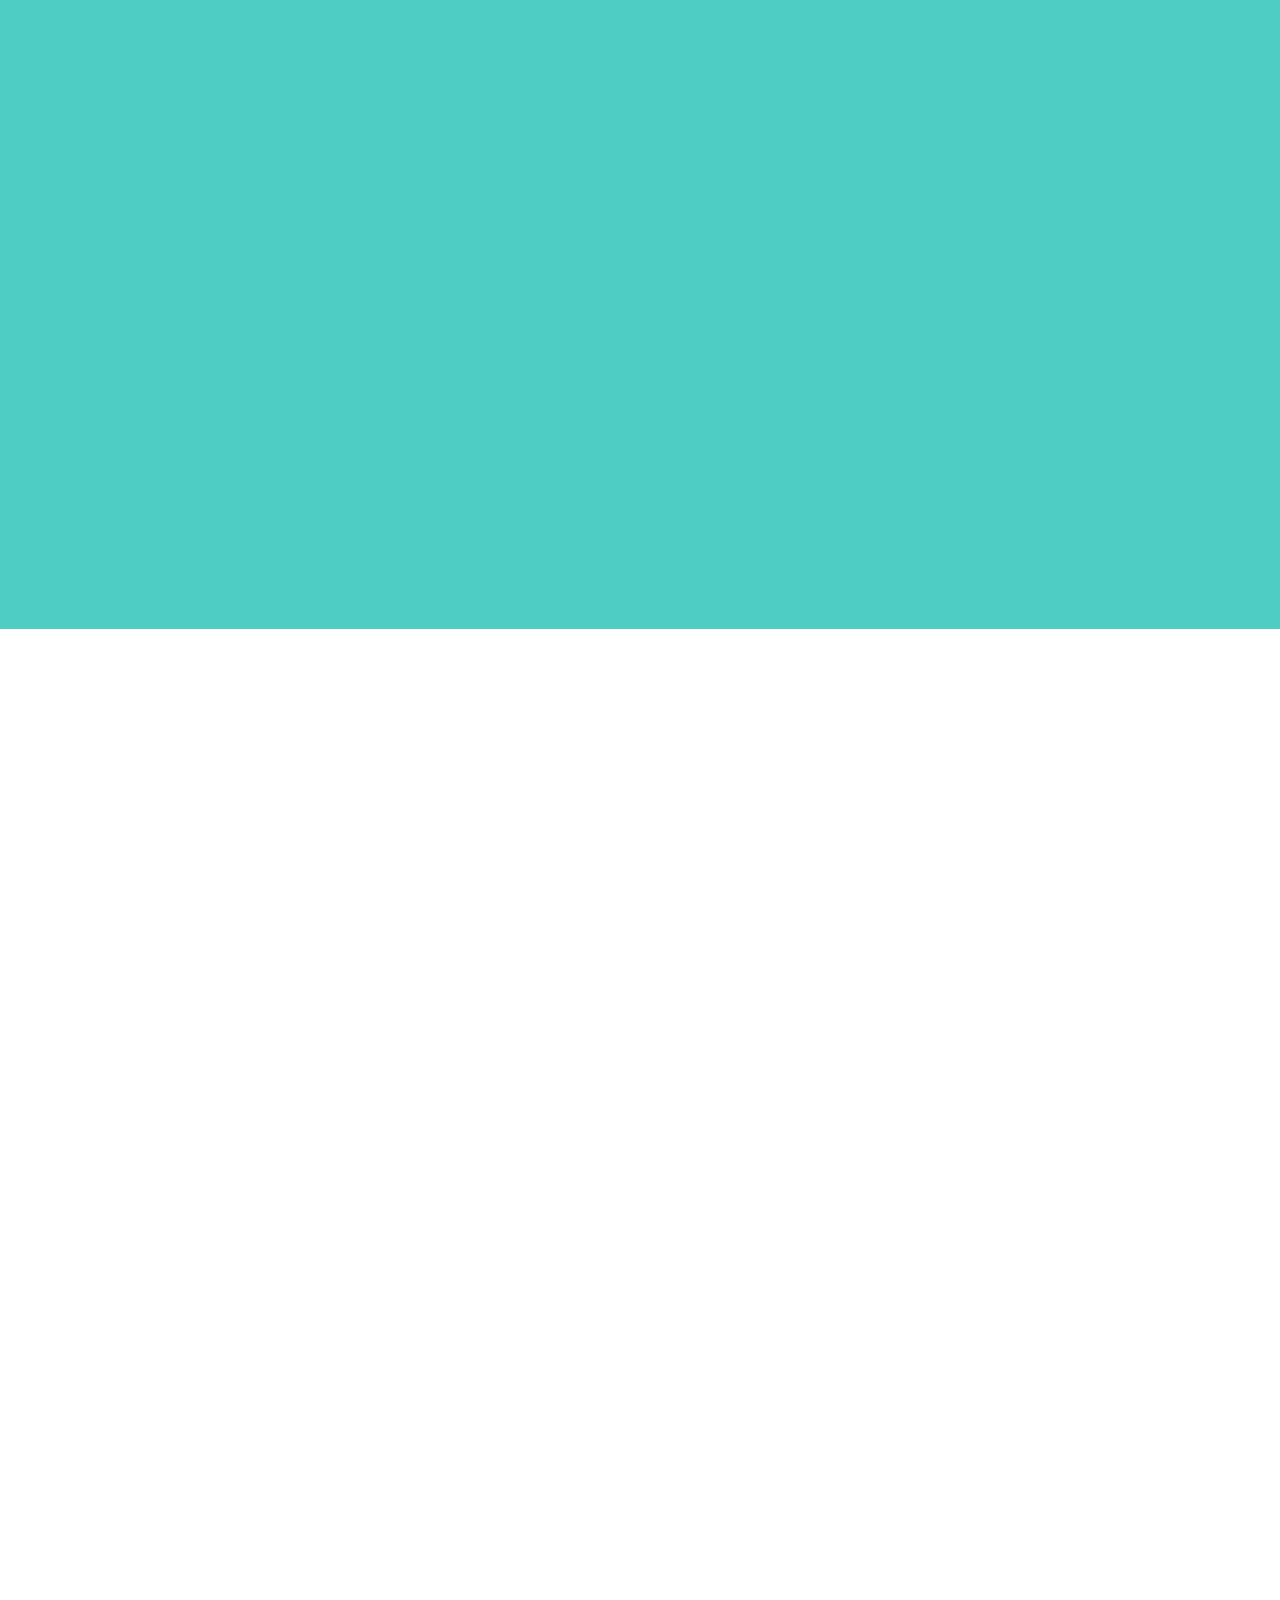
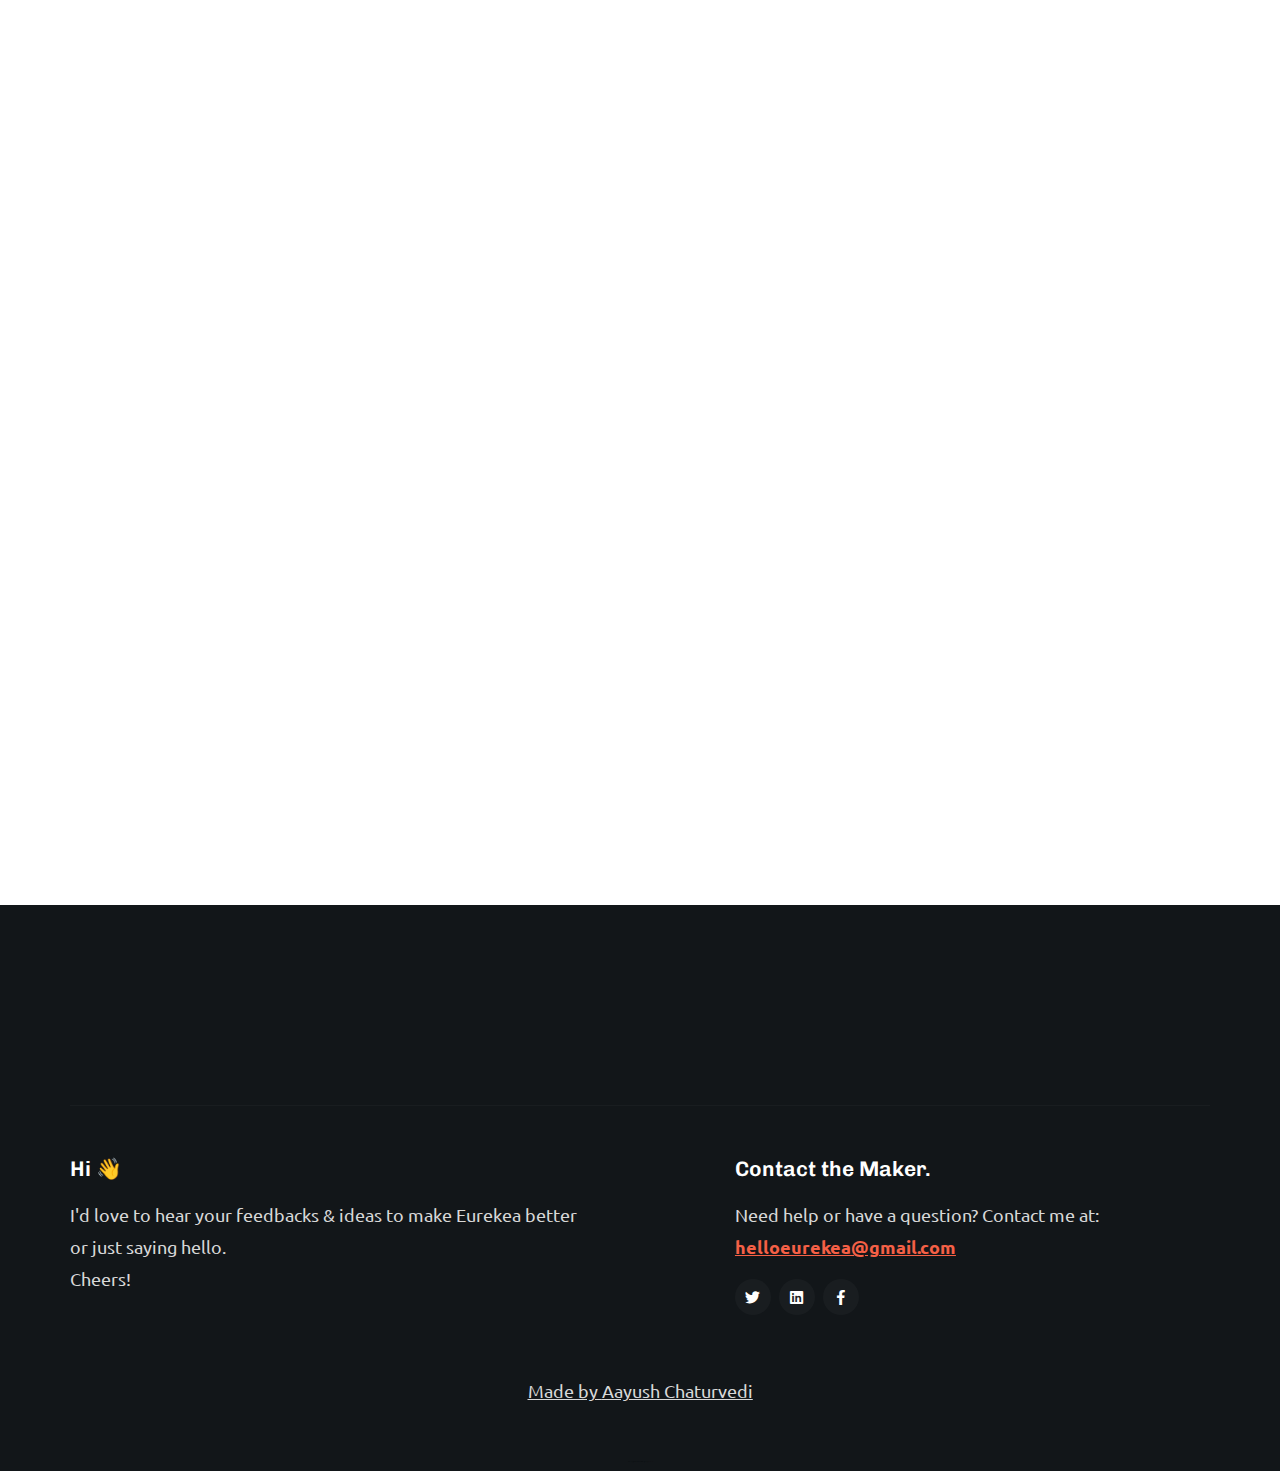
==== commit 56db0767: "Added PH-badge on 9Jan21" ====
--- a/index.html
+++ b/index.html
@@ -141,6 +141,9 @@
                         </a>
                     </div>
                     <a href="#pricing"><div class="discount"> 10% OFF for first 200 customers!</div></a>
+                    <!-- PH:badge -->
+                    <br>
+                    <a href="https://www.producthunt.com/posts/eurekea?utm_source=badge-featured&utm_medium=badge&utm_souce=badge-eurekea" target="_blank"><img src="https://api.producthunt.com/widgets/embed-image/v1/featured.svg?post_id=280465&theme=light" alt="Eurekea - Can't find Ideas for your next hustle? Have an Eurekea! | Product Hunt" style="width: 250px; height: 54px;margin-top:5px;" width="250" height="54" /></a>
                     <!-- <h4>
                         This is a pre-launch. <a href="#signup"><u>Join waitlist now</u></a> to get early bird offers on dataset.
                     </h4>  -->
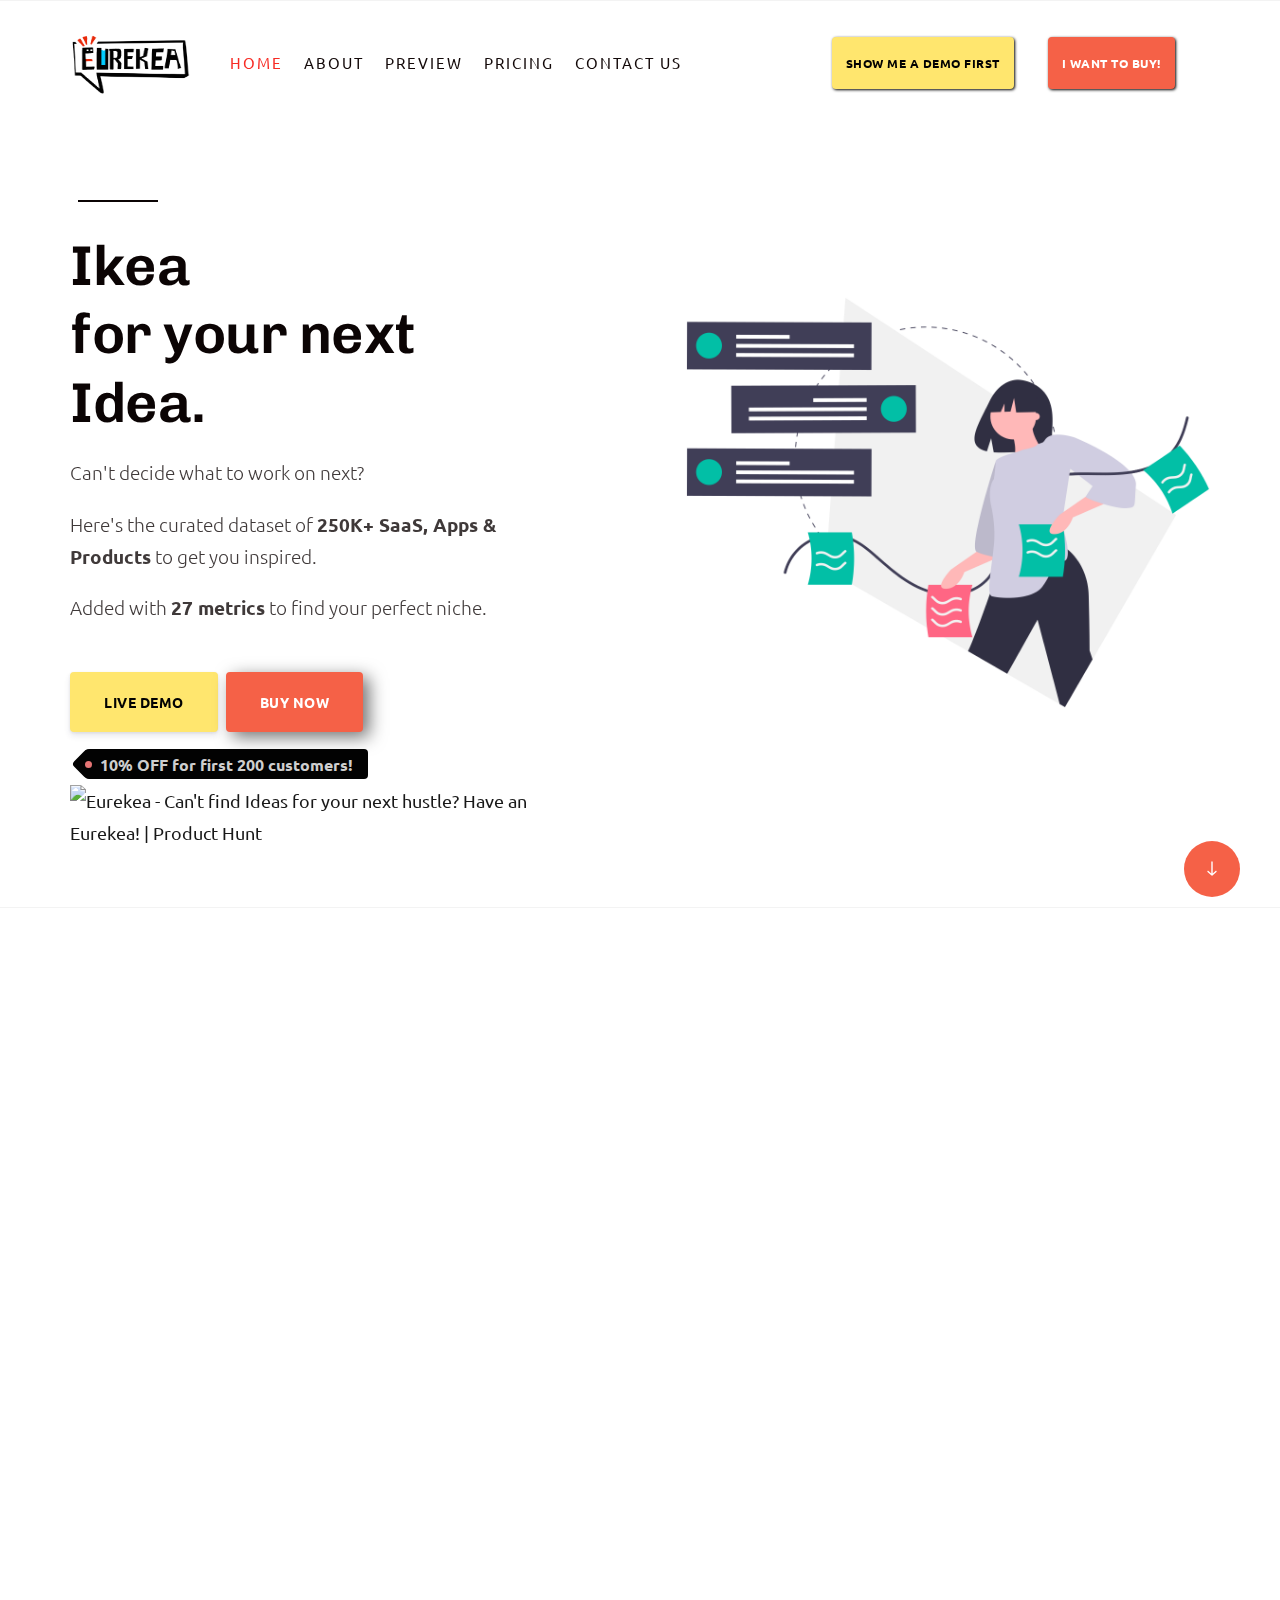
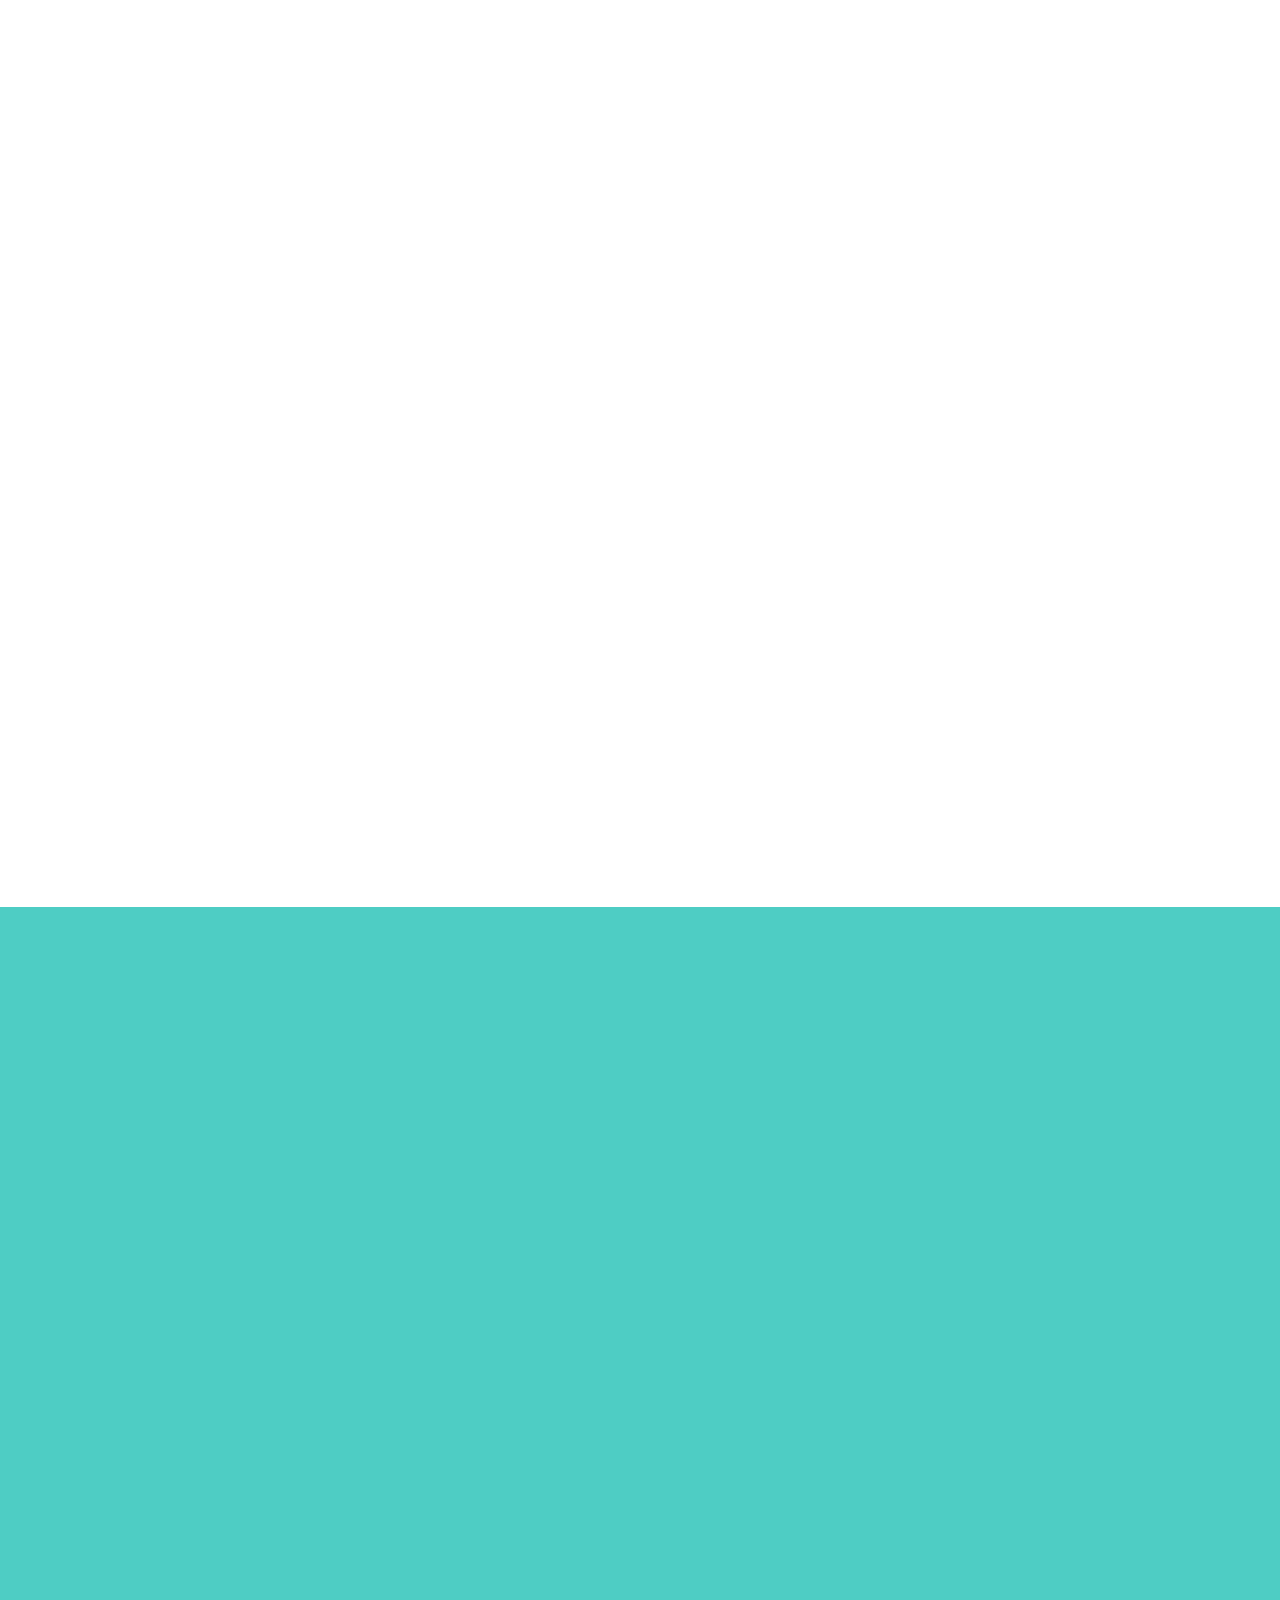
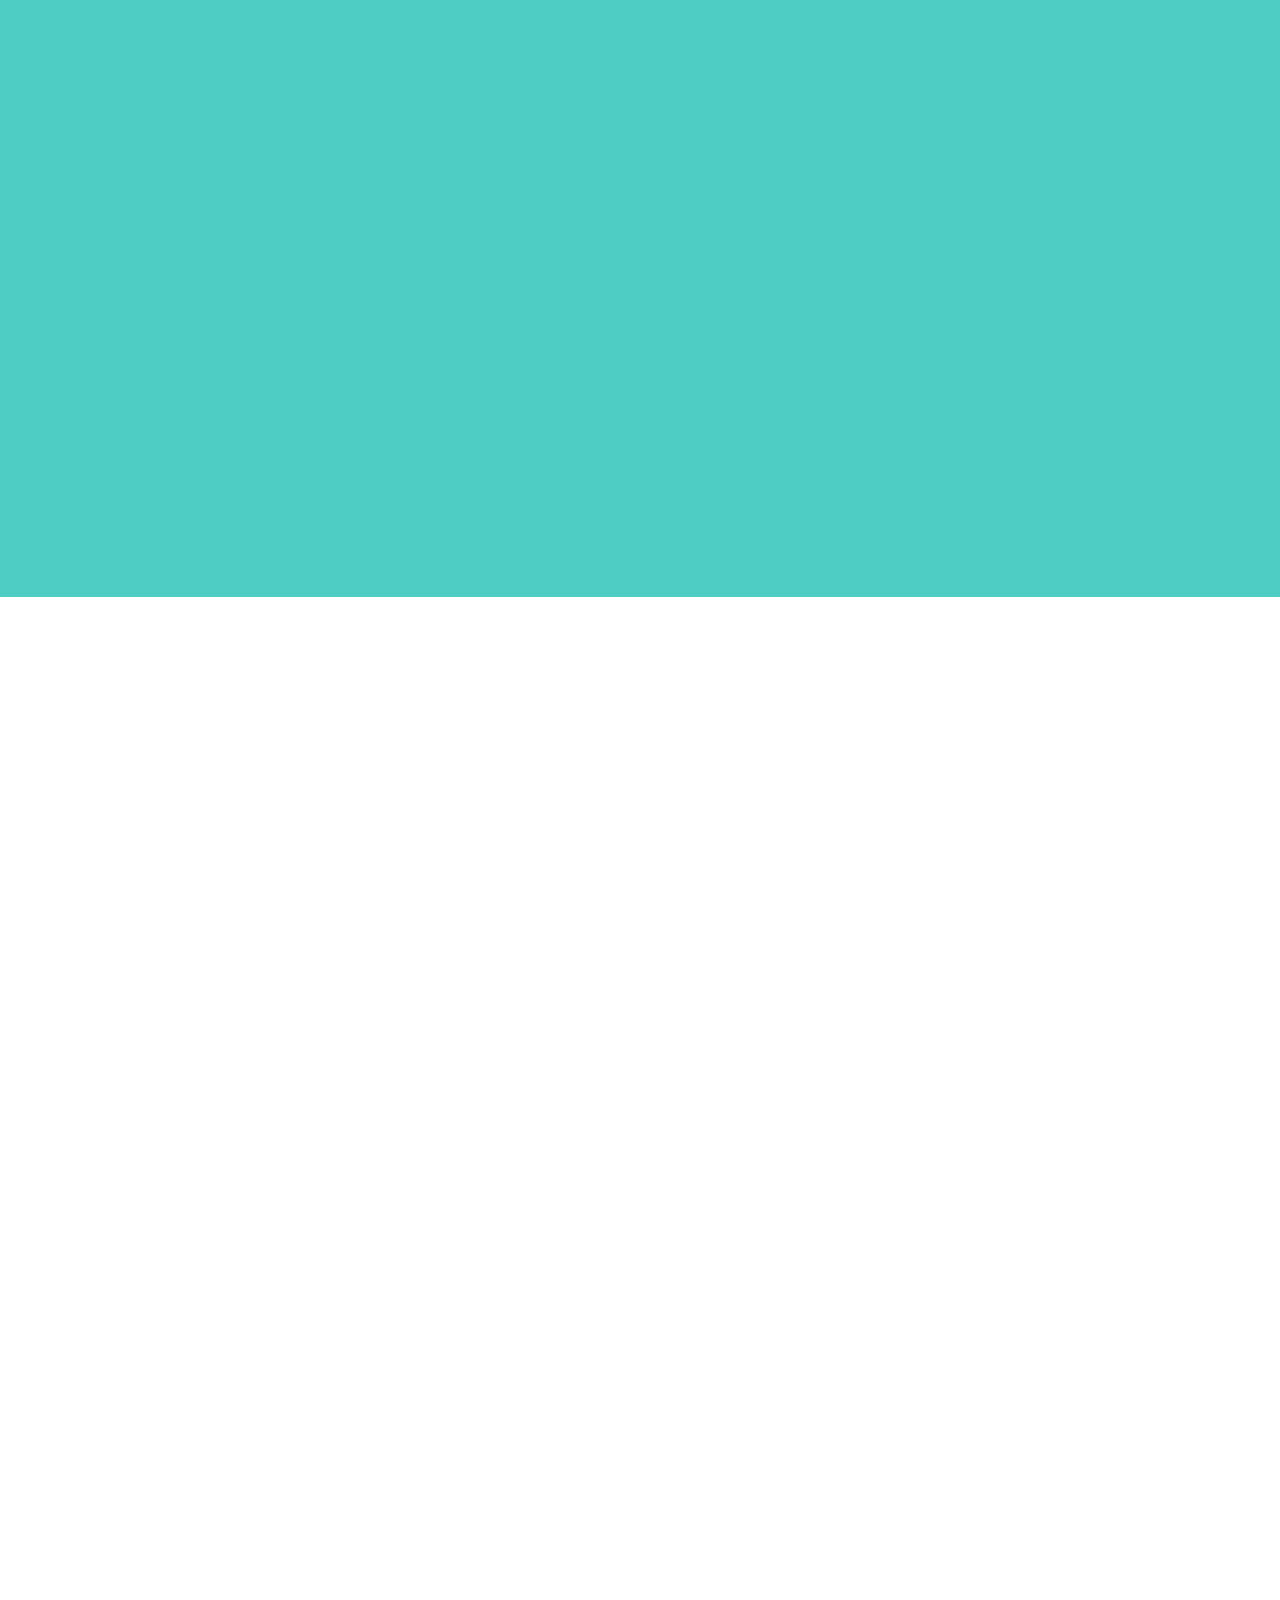
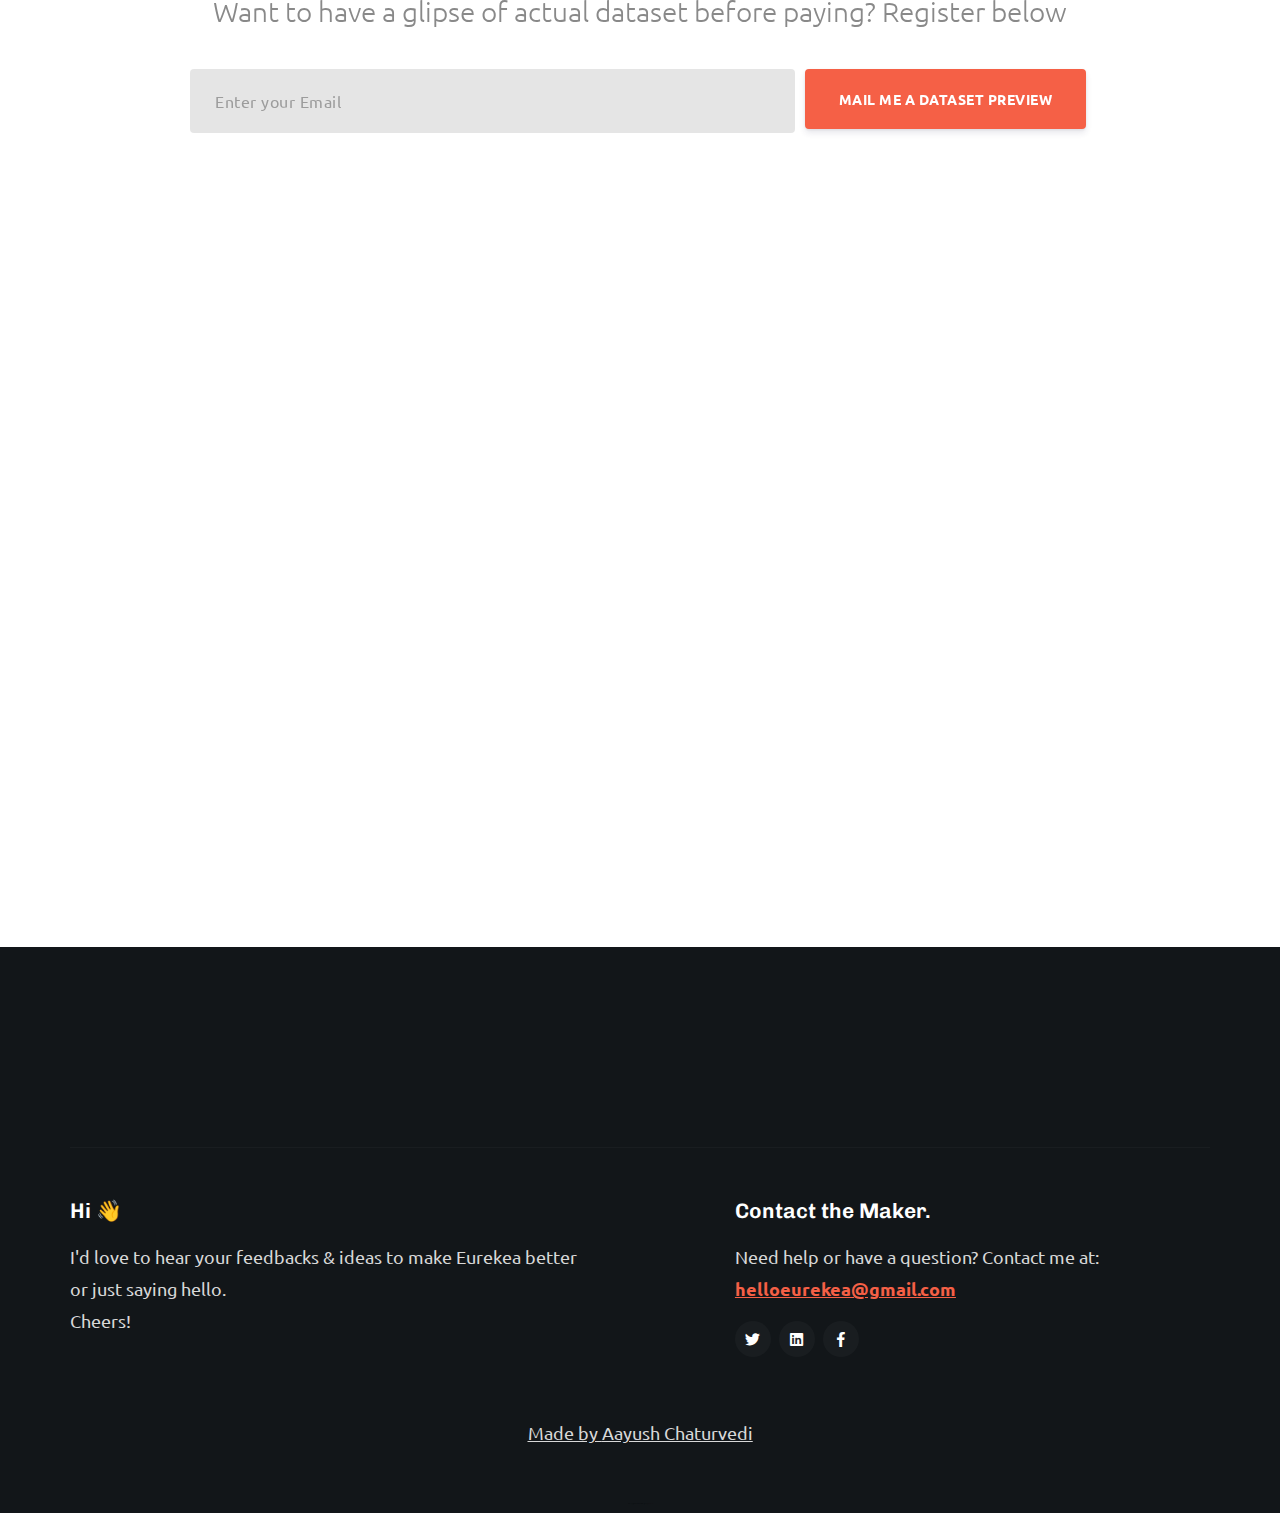
==== commit 96778625: "Added freebies for PH launch" ====
--- a/index.html
+++ b/index.html
@@ -126,7 +126,7 @@
                         Can't decide what to work on next?<br>
                     </h3>
                     <h3>
-                        Here's the curated dataset of <b>250K+ Saas, Apps & Products</b> to get you inspired.
+                        Here's the curated dataset of <b>250K+ SaaS, Apps & Products</b> to get you inspired.
                     </h3>
                     <h3>
                         Added with <b>27 metrics</b> to find your perfect niche.
@@ -6345,11 +6345,6 @@
         </div>  
         
         <br>
-        <div class="row section-header align-center" data-aos="fade-up">
-            <span style="margin-top: 8px;"> <b>Note:</b>This is just a lightweight data snapshot.For detailed preview with all 27 metrices checkout <u><a target="_blank" href="https://docs.google.com/spreadsheets/d/e/2PACX-1vQDUgRvBKft5jK5IATGSkcoaRDmG1RbWQKFTvy_E4vGHU5-su5BBIMeadDKmzP25-g0PymR0g_i3hQs/pubhtml">this google spreadsheet</a></u></span>
-            </div>
-        </div>
-
 
      </section> 
 
@@ -6493,19 +6488,20 @@
     <!-- email capture
     ================================================== -->
 
-    <!-- NOTE: disabled after prelaunc -->
-    <!-- <section id="signup" class="s-pricing target-section">
+    <!-- NOTE: disabled after prelaunch.UPDATE: Enabled before PH launch-->
+    <section id="signup" class=" target-section">
         <div class="row signup_wrappe block-1-2 block-m-1-2 block-tab-full stack">
             <section class="Signup">
+                <p class="lead" style="text-align: center">Want to have a glipse of actual dataset before paying? Register below</p>
                 <form class="Signup__form" id="emailForm">
                   <input id="email" type="email" placeholder="Enter your Email" required>
-                  <button type="submit" class="btn btn--primary" id="email_form_btn">Register Me</button>
+                  <button type="submit" class="btn btn--primary" id="email_form_btn">Mail Me A Dataset Preview</button>
                 </form>
             </section>
 
             <div class="alert alert-success" role="alert" id="succ">
                 <p class="txt">
-                 <strong>Welcome Aboard!</strong> We'll mail you the launch updates soon.
+                 <strong>Yayy!</strong> Your freebie is on it's way.
                 </p>
               </div>
             <div class="alert " role="alert" id="fail">
@@ -6515,7 +6511,8 @@
             </div> 
         </div>
     </section> 
-     -->
+
+
     <section id="faqs" class="s-pricing target-section">
         <div class="row section-header" data-aos="fade-up">
             <div class="col-full">
@@ -6540,7 +6537,7 @@
                     <label for='faq-b'>
                       <p class="faq-heading">What exactly is in this 250K+ dataset?</p> 
                       <div class='faq-arrow'></div>
-                        <p class="faq-text">This dataset contains <strong>186712 products launched on Google Play Store</strong> and <strong>68033 on ProductHunt</strong> during last decade.<br>These include all kind of prodcuts: Saas, Side-Hustles, Startups, Apps tagged with over <strong>200</strong> unique categories.
+                        <p class="faq-text">This dataset contains <strong>186712 products launched on Google Play Store</strong> and <strong>68033 on ProductHunt</strong> during last decade.<br>These include all kind of prodcuts: SaaS, Side-Hustles, Startups, Apps tagged with over <strong>200</strong> unique categories.
                         Each product has 27 datapoints which can be used to get numerous insights from the data.
                         </p>
                     </label>
--- a/css/main.css
+++ b/css/main.css
@@ -609,7 +609,7 @@
   box-shadow: rgba(0, 0, 0, 0.56) 6px 5px 17px 0px;
 }
 
-input,
+/* input, */
 textarea,
 /* select, */
 pre,
@@ -3718,7 +3718,7 @@
  * ------------------------------------------------------------------- */
 .s-pricing {
   padding-top: 19.2rem;
-  padding-bottom: 16rem;
+  padding-bottom: 0rem;
   background-color: #ffffff;
   position: relative;
 }
@@ -3943,7 +3943,7 @@
 @media only screen and (max-width:1000px) {
   .s-pricing {
     padding-top: 17.2rem;
-    padding-bottom: 17.2rem;
+    padding-bottom: 0;
   }
 
 }
@@ -3951,7 +3951,7 @@
 @media only screen and (max-width:800px) {
   .s-pricing {
     padding-top: 16rem;
-    padding-bottom: 14.8rem;
+    padding-bottom: 0;
   }
 
   .plans {
@@ -3963,7 +3963,7 @@
 @media only screen and (max-width:600px) {
   .s-pricing {
     padding-top: 14.8rem;
-    padding-bottom: 12rem;
+    padding-bottom: 0;
   }
 
 }
@@ -4171,8 +4171,9 @@
   margin-bottom: 1rem;
 }
 
-.Signup form, input{
+.Signup__form input{
   margin-bottom: 0;
+  width: 100%;
 }
 .Signup__text {
   text-align: center;
@@ -4218,6 +4219,14 @@
   box-shadow: inset 1px 1px 2px 0 #c9c9c9;
 }
 
+/* Phones */
+@media only screen 
+  and (min-device-width: 320px) 
+  and (max-device-width: 480px) {
+    .Signup__form > button{
+      width: 100%;
+    }
+}
 /*-------------------------------
 Email errors
 */
@@ -5079,7 +5088,7 @@
   and (max-device-width: 1024px) {
     .ribbon {
       margin-top: -1.5%;
-      margin-right: 53%;
+      margin-right: 20%;
     }
 }
 
@@ -5131,6 +5140,7 @@
   border-radius: 4px;
   position: relative;
   border: none;
+  margin-bottom: 15%;
 }
 .faq label {
   display: block;
@@ -5235,12 +5245,13 @@
     }
 }
 
+
 /* ------------------------------------------------------------------- 
  * ## video 
  * ------------------------------------------------------------------- */
 
 
- .video-section > iframe{
+.video-section > iframe{
   width: 60%;
   min-height: 56.7rem;
   position: relative;
@@ -5277,4 +5288,4 @@
       left: 0;
       border: 0; 
     }
-}
+}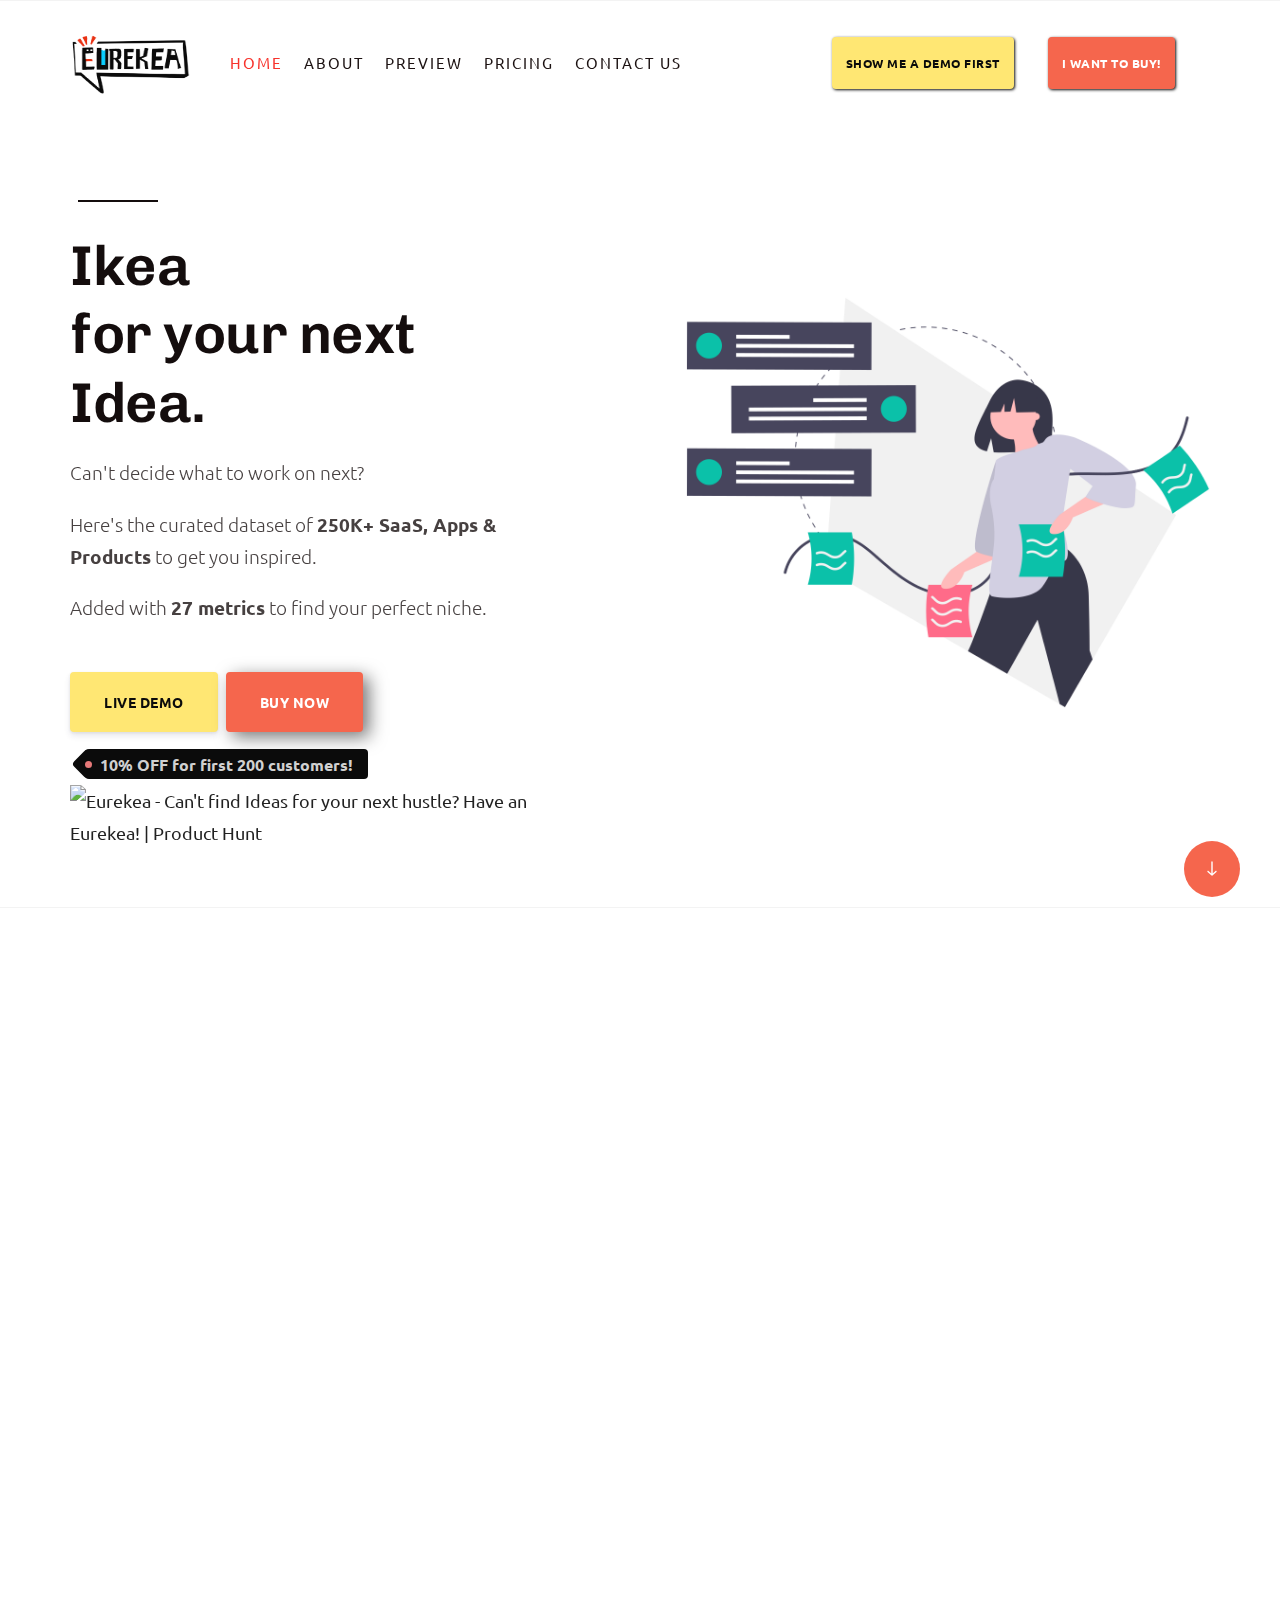
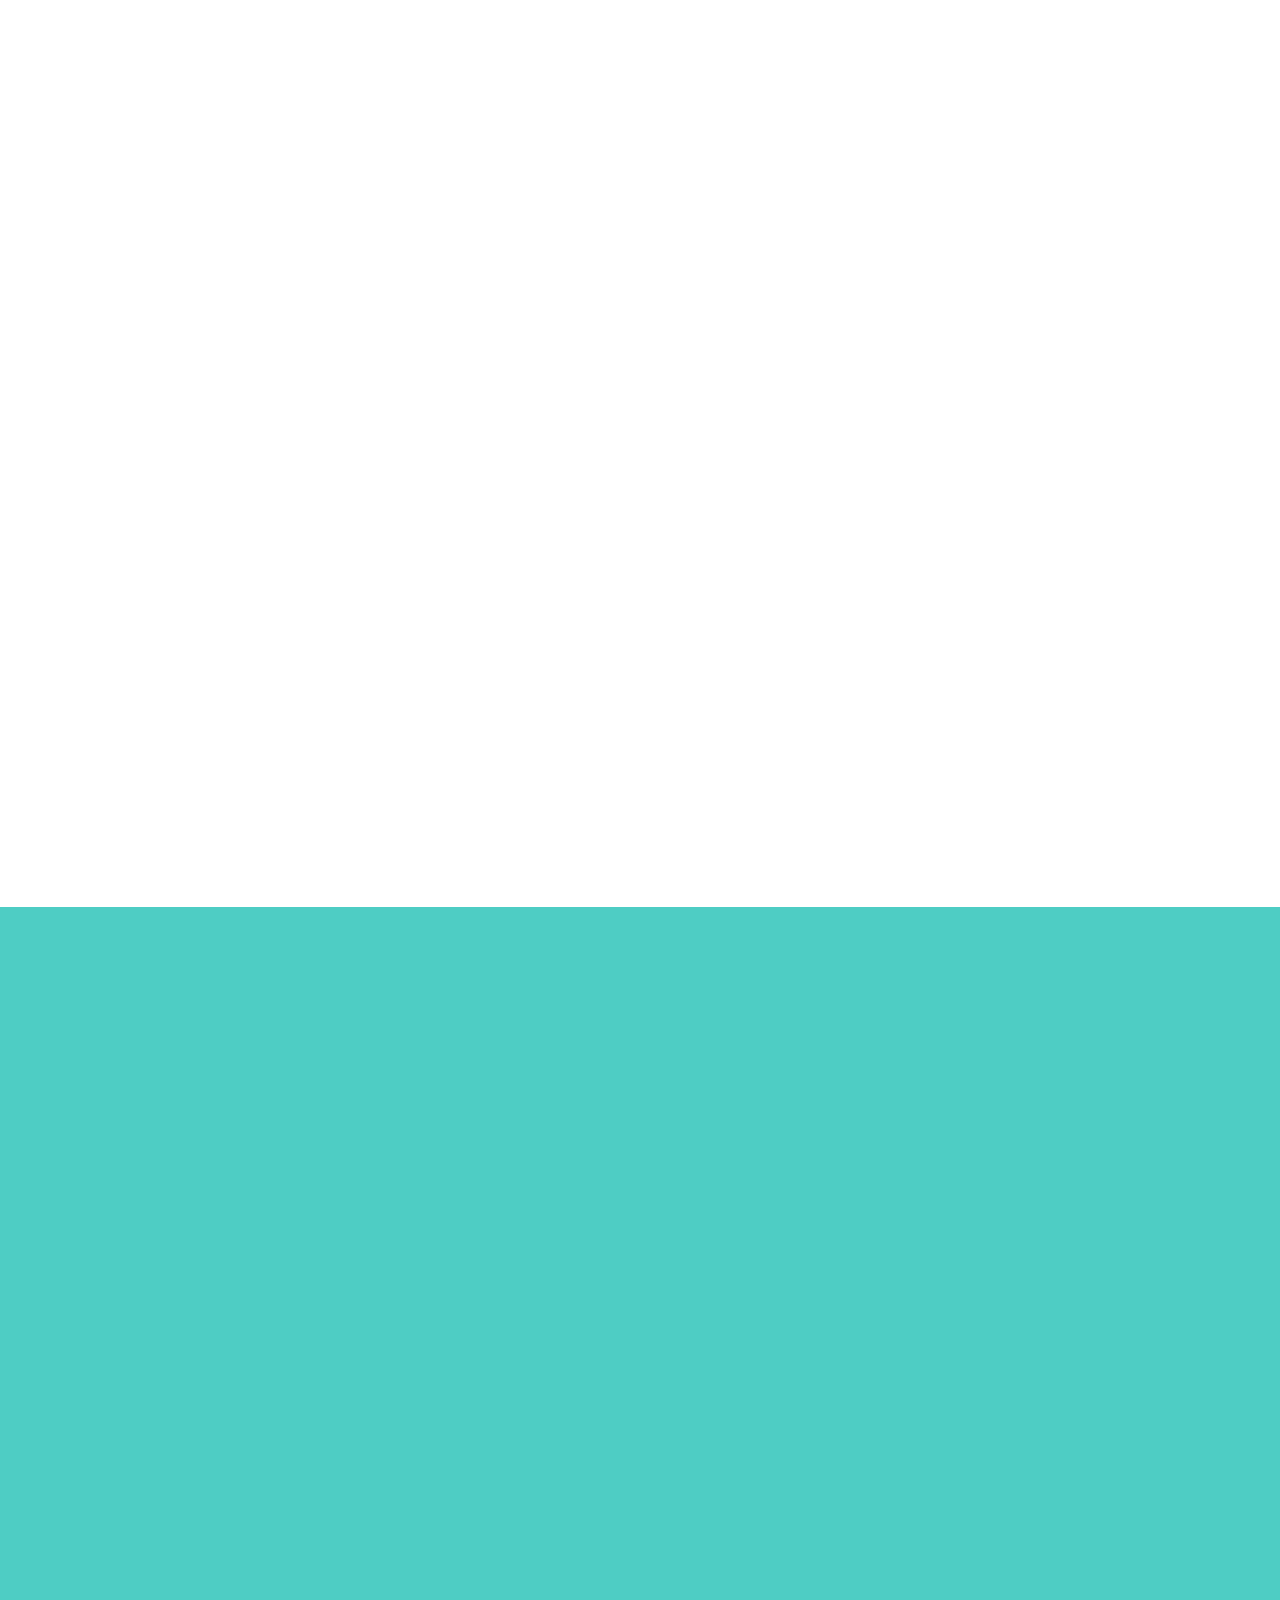
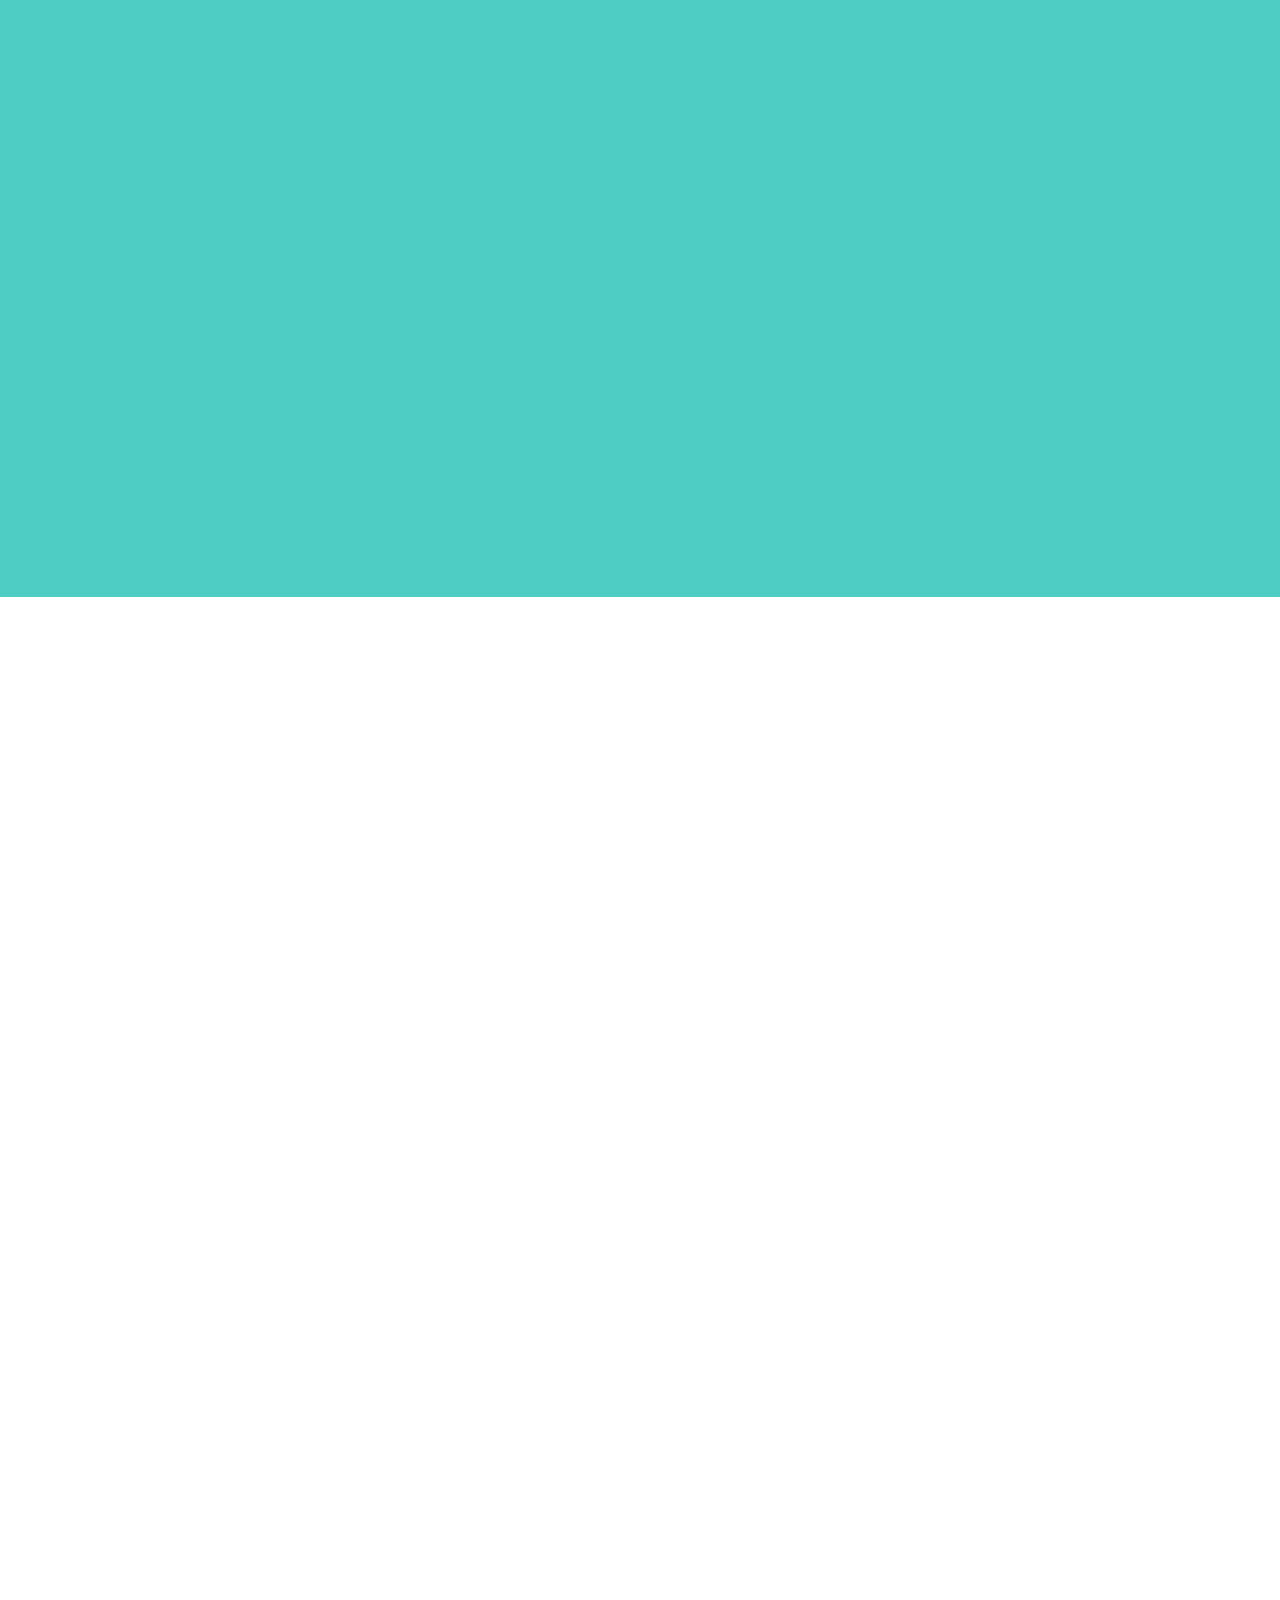
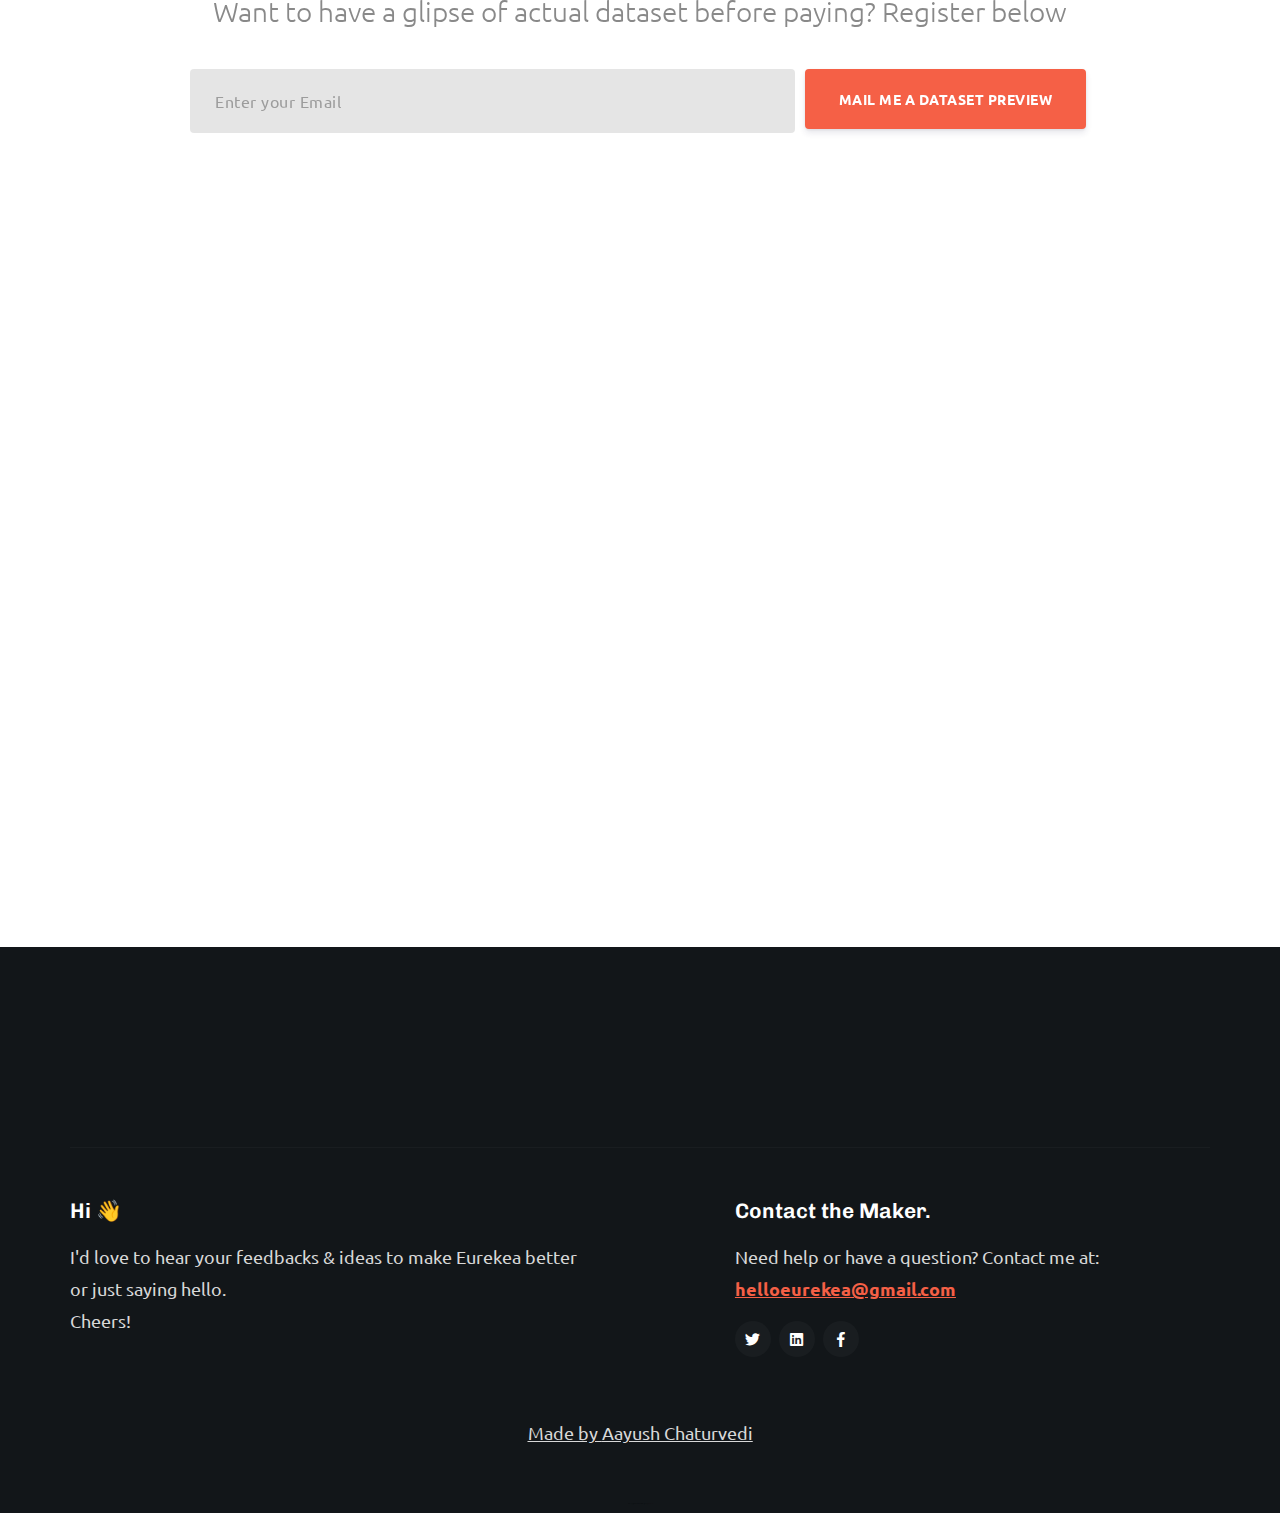
==== commit 974740eb: "Updated pricing" ====
--- a/index.html
+++ b/index.html
@@ -6368,7 +6368,7 @@
                     </div>
                     <div class="item-plan__top-part">
                         <h3 class="item-plan__title">Static Dataset</h3>
-                        <p class="item-plan__price">$50 <s style="font-size: 3.5rem;color: #f38572;">$55</s></p>
+                        <p class="item-plan__price">$72 <s style="font-size: 3.5rem;color: #f38572;">$80</s></p>
                         <p class="item-plan__per">One Time Buy</p>
                     </div>
 
@@ -6393,7 +6393,7 @@
                 <div class="item-plan__block"> 
                     <div class="item-plan__top-part">
                         <h3 class="item-plan__title">Dynamic Dataset</h3>
-                        <p class="item-plan__price item-plan__price_disabled">$10</p>
+                        <p class="item-plan__price item-plan__price_disabled">$15</p>
                         <p class="item-plan__per">Per Month</p>
                     </div>
 
